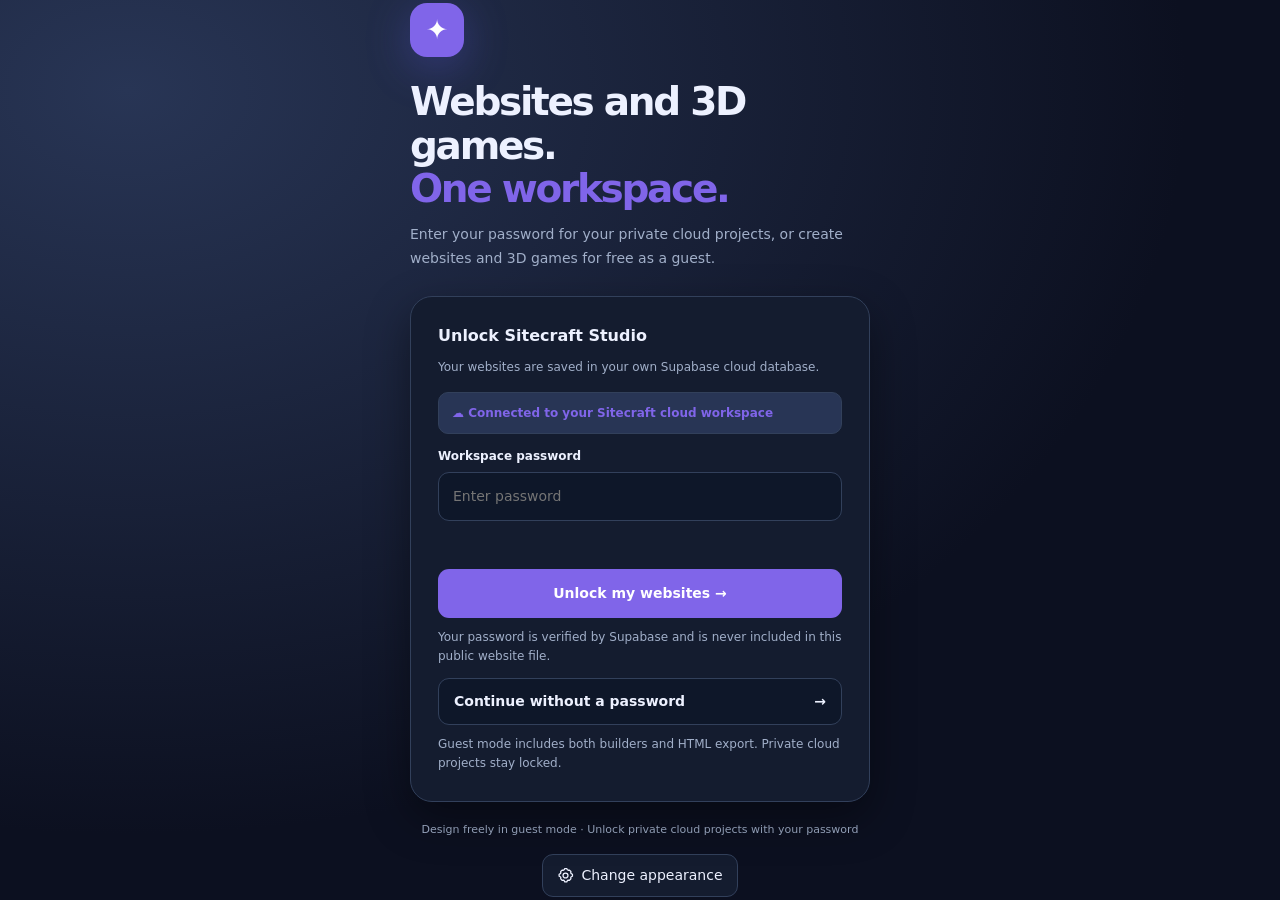
==== index.html @ 016923a9 "Rename index (1).html to index.html" ====
<!doctype html>
<html lang="en" data-sc-theme="midnight">
<head>
<meta charset="utf-8"><meta name="viewport" content="width=device-width,initial-scale=1">
<title>Sitecraft Studio — Customisable workspace</title>
<style>
:root{color-scheme:dark;--bg:#0b1020;--panel:#11182a;--panel2:#151e32;--border:#2b344b;--muted:#919db7;--text:#f4f5ff;--purple:#9d83ff;--mint:#69e6bf;--shadow:0 18px 55px #0008}*{box-sizing:border-box}html,body{margin:0;height:100%}body{font:13px/1.5 Inter,ui-sans-serif,system-ui,-apple-system,BlinkMacSystemFont,"Segoe UI",sans-serif;background:var(--bg);color:var(--text);overflow:hidden}button,input,textarea,select{font:inherit}button{color:inherit;cursor:pointer}button:disabled{opacity:.4;cursor:not-allowed}input,textarea,select{outline:0}button:focus-visible,input:focus-visible,textarea:focus-visible,select:focus-visible{outline:2px solid #b3a3ff;outline-offset:2px}button{transition:background .14s,border .14s}button svg{height:17px;width:17px;flex-shrink:0;stroke:currentColor;stroke-width:1.85;fill:none;stroke-linecap:round;stroke-linejoin:round}svg{pointer-events:none}.app{height:100vh;height:100dvh;display:grid;grid-template-columns:265px minmax(400px,1fr) 292px;grid-template-rows:65px minmax(0,1fr)}.top{grid-column:1/-1;background:#101627;border-bottom:1px solid #293149;display:flex;justify-content:space-between;align-items:center;padding:0 18px;gap:14px;z-index:5}.top-left,.top-right,.top-center{display:flex;align-items:center;gap:11px;min-width:0}.top-left{width:310px}.top-center{flex:1;justify-content:center}.top-right{justify-content:flex-end}.logo{height:35px;width:35px;flex-shrink:0;background:linear-gradient(145deg,#9c7cff,#4bdcce);display:grid;place-items:center;border-radius:11px;box-shadow:0 4px 22px #7763ed47}.logo svg{height:21px;width:21px}.brand{font-size:16px;font-weight:900;letter-spacing:-.65px;white-space:nowrap}.brand em{font-style:normal;color:#b4a6ff}.app-name{width:174px;background:transparent;color:#eeeefd;border:1px solid transparent;border-radius:8px;padding:7px 9px;font-size:12px;font-weight:700;text-overflow:ellipsis}.app-name:hover,.app-name:focus{background:#1a2338;border-color:#485678}.save-pill{display:flex;gap:6px;align-items:center;color:#85d4ae;font-size:11px;white-space:nowrap}.save-dot{height:7px;width:7px;border-radius:50%;background:#69d4a5}.btn{display:inline-flex;align-items:center;justify-content:center;gap:7px;background:#222c43;color:#e9edfe;border:1px solid #39445e;border-radius:10px;padding:9px 12px;white-space:nowrap;font-weight:700;font-size:12px}.btn:hover{background:#303c57;border-color:#697898}.btn.primary{background:linear-gradient(120deg,#8566fa,#ad7afd);border-color:#b19dff;box-shadow:0 5px 17px #745af444;color:white}.btn.primary:hover{filter:brightness(1.1)}.btn.plain{background:transparent;border-color:transparent;color:#aeb9d0}.btn.plain:hover{background:#242e44;color:#fff}.btn.sm{padding:7px 9px}.btn.sq{padding:0;width:34px;height:34px}.btn.active{background:#534585;color:#fff;border-color:#9381eb}.btn.danger{color:#ffb8c3}.tool-group{display:flex;gap:5px;border-right:1px solid #333b51;padding-right:10px}.editor-sidebar{display:flex;flex-direction:column;min-height:0;background:#12192b;border-right:1px solid var(--border)}.tab-row{display:flex;padding:13px 11px 0;gap:4px;border-bottom:1px solid var(--border)}.tab{flex:1;border:0;border-bottom:2px solid transparent;background:none;color:#8593b1;padding:11px 0;font-size:11px;font-weight:800}.tab:hover{color:#fff}.tab.active{border-color:#a78dff;color:#d4caff}.side-head{padding:22px 19px 13px}.eyebrow{font-size:10px;letter-spacing:1.7px;text-transform:uppercase;font-weight:850;color:#9ea6c6}.side-head h2,.inspector-head h2{font-size:21px;letter-spacing:-.8px;margin:5px 0}.desc{font-size:11px;color:#8e9bb4;line-height:1.6;margin:0}.side-scroll{overflow:auto;min-height:0;padding:0 14px 20px;flex:1}.side-scroll::-webkit-scrollbar,.property-scroll::-webkit-scrollbar,.workspace::-webkit-scrollbar{width:8px;height:8px}.side-scroll::-webkit-scrollbar-thumb,.property-scroll::-webkit-scrollbar-thumb,.workspace::-webkit-scrollbar-thumb{background:#47516b;border-radius:8px}.sidebar-section-heading{display:flex;align-items:center;justify-content:space-between;margin:13px 1px 10px;color:#8d9abb;font-size:10px;font-weight:850;letter-spacing:1.3px;text-transform:uppercase}.side-list{display:flex;flex-direction:column;gap:7px}.page-row{min-height:47px;border:1px solid #303c57;background:#1a2339;border-radius:10px;padding:6px 7px;display:flex;align-items:center;gap:7px}.page-row.active{border-color:#9e88ff;background:#49397466;box-shadow:inset 3px 0 #a58cfb}.page-pick{display:flex;align-items:center;gap:9px;flex:1;min-width:0;background:transparent;border:0;text-align:left;padding:3px}.page-ic{color:#b3a4ff;display:grid;place-items:center}.page-ic svg{height:16px;width:16px}.page-pick span:last-child{min-width:0}.page-pick strong{display:block;font-size:12px;overflow:hidden;text-overflow:ellipsis;white-space:nowrap}.page-pick small{font-size:10px;color:#9aa6c0;display:block;overflow:hidden;text-overflow:ellipsis;white-space:nowrap}.subtle-icon{height:27px;width:26px;padding:0;display:grid;place-items:center;background:transparent;border:0;border-radius:7px;color:#8e9cbb}.subtle-icon:hover{background:#394563;color:white}.subtle-icon svg{width:15px;height:15px}.mini-link{color:#bca9ff;background:none;border:0;padding:5px 3px;font-weight:750;font-size:11px}.mini-link:hover{color:white}.subbox{padding:14px;background:#1b2439;border:1px dashed #424e6d;border-radius:12px;color:#aeb7ce;font-size:11px;line-height:1.75;margin-top:18px}.subbox strong{color:white}.subbox svg{vertical-align:middle;color:#ad9cfb}.full{width:100%}.block-search{border:1px solid #313e5c;background:#0d1426;color:#fff;width:100%;border-radius:10px;padding:11px 12px;margin:4px 0 18px}.block-group{display:grid;grid-template-columns:repeat(2,minmax(0,1fr));gap:9px}.block-choice{background:#1d273d;border:1px solid #354160;color:#e5ebfb;border-radius:12px;min-height:93px;display:flex;flex-direction:column;align-items:flex-start;justify-content:center;gap:8px;text-align:left;padding:12px;cursor:grab}.block-choice:hover{border-color:#9b85ff;background:#31294d}.block-choice:active{cursor:grabbing}.block-choice .block-choice-icon{width:33px;height:33px;display:grid;place-items:center;color:#beaaff;background:#8c6dff25;border-radius:9px}.block-choice strong{font-size:11px}.block-choice small{color:#93a0bc;font-size:10px}.layer-row{width:100%;display:flex;align-items:center;gap:9px;background:#1d273a;border:1px solid #303c55;border-radius:9px;padding:10px 9px;text-align:left;font-size:11px;margin-bottom:7px}.layer-row.active{background:#47397770;border-color:#a58bff}.layer-row span{flex:1;overflow:hidden;white-space:nowrap;text-overflow:ellipsis}.layer-row svg{width:14px;height:14px;color:#b7a7ff}.layer-row small{font-size:9px;color:#8190b0}.workspace-shell{position:relative;display:flex;flex-direction:column;min-width:0;min-height:0;background:#0b1020}.canvas-bar{height:55px;display:flex;align-items:center;justify-content:space-between;padding:0 18px;gap:12px;background:#141c2d;border-bottom:1px solid #2c3650;flex:none}.canvas-breadcrumb{display:flex;gap:8px;align-items:center;font-size:12px;white-space:nowrap;overflow:hidden;text-overflow:ellipsis}.canvas-breadcrumb span{color:#8997b5}.canvas-breadcrumb strong{color:#eee8ff}.bar-actions{display:flex;align-items:center;gap:7px}.zoom-readout{color:#aab6d1;font-size:11px;width:40px;text-align:center}.workspace{flex:1;overflow:auto;padding:38px 35px 100px;background-image:radial-gradient(#3b455d78 .8px,transparent .9px);background-size:17px 17px;background-color:#0d1322;min-width:0;min-height:0}.artboard-holder{position:relative;margin:0 auto;transition:width .12s,height .12s}.artboard{width:1080px;transform-origin:top left;position:absolute;top:0;left:0;overflow:hidden;box-shadow:0 20px 90px #0009,0 0 0 1px #fff3;background:#fff;touch-action:pan-y}.artboard.show-grid:before{content:"";position:absolute;inset:0;z-index:0;pointer-events:none;background-image:linear-gradient(#7772 1px,transparent 1px),linear-gradient(90deg,#7772 1px,transparent 1px);background-size:20px 20px}.artboard-element{position:absolute;cursor:move;user-select:none;border:1px solid transparent;display:flex;overflow:visible;touch-action:none}.artboard-element .object-content{width:100%;height:100%;display:flex;align-items:center;min-width:0;min-height:0;overflow:hidden;pointer-events:none;white-space:pre-wrap;overflow-wrap:anywhere}.artboard-element .object-content>a,.artboard-element .object-content>div{pointer-events:none}.artboard-element img{height:100%;width:100%;object-fit:cover;pointer-events:none;user-select:none}.artboard-element:hover{outline:1px solid #aa96ffab;outline-offset:2px}.artboard-element.selected{outline:2px solid #876bff;outline-offset:1px;z-index:100!important}.artboard-element.editing .object-content{pointer-events:auto;cursor:text;user-select:text}.artboard-element.editing{cursor:text}.handle{position:absolute;width:12px;height:12px;background:white;border:2px solid #8167f3;border-radius:3px;z-index:15}.handle.br{bottom:-7px;right:-7px;cursor:nwse-resize}.handle.b{bottom:-7px;left:calc(50% - 6px);cursor:ns-resize}.handle.r{top:calc(50% - 6px);right:-7px;cursor:ew-resize}.object-label{position:absolute;left:0;bottom:calc(100% + 9px);font-size:11px;padding:5px 8px;border-radius:7px;background:#7258dd;color:#fff;white-space:nowrap;font-weight:800;box-shadow:0 4px 10px #0004}.empty-stage{position:absolute;top:185px;left:50%;transform:translateX(-50%);text-align:center;color:#667087;width:440px;max-width:85%;pointer-events:none}.empty-art-icon{width:60px;height:60px;display:grid;place-items:center;margin:0 auto 17px;background:#ece9ff;color:#8c72fc;border-radius:20px}.empty-art-icon svg{width:26px;height:26px}.empty-stage h3{font-size:24px;color:#333955;letter-spacing:-1px;margin:0 0 8px}.empty-stage p{font-size:13px;line-height:1.65}.floating-tools{position:absolute;left:50%;bottom:18px;transform:translateX(-50%);display:flex;align-items:center;gap:6px;background:#19233aee;border:1px solid #53617c;padding:7px;border-radius:13px;box-shadow:0 10px 36px #0008;white-space:nowrap;z-index:2;backdrop-filter:blur(12px)}.property-panel{background:#151c2f;border-left:1px solid var(--border);display:flex;flex-direction:column;min-height:0}.inspector-head{padding:22px 19px 17px;border-bottom:1px solid var(--border)}.property-scroll{overflow:auto;flex:1;padding:17px 17px 36px}.section-title{color:#a6b1cf;font-size:10px;letter-spacing:1.4px;font-weight:900;text-transform:uppercase;margin:21px 0 13px}.section-title:first-child{margin-top:0}.field{margin:0 0 15px}.field label{font-size:11px;font-weight:750;color:#c0c9df;display:block;margin:0 0 6px}.field input:not([type=checkbox]):not([type=color]):not([type=file]),.field select,.field textarea{background:#0e1628;color:#f5f7ff;border:1px solid #34415e;border-radius:9px;padding:10px 11px;width:100%;font-size:12px;min-width:0}.field textarea{min-height:85px;resize:vertical;line-height:1.6}.field select{appearance:auto}.field input[type=color]{width:44px;height:36px;background:#12192b;border:1px solid #3a4662;border-radius:8px;padding:3px;cursor:pointer}.field small{font-size:10px;color:#8896b3;display:block;margin-top:5px;line-height:1.5}.field-grid{display:grid;grid-template-columns:1fr 1fr;gap:9px}.field-grid .field{margin-bottom:12px}.color-field{display:flex;align-items:center;gap:9px}.color-field code{color:#c1c9e2;font-size:11px}.control-foot{display:flex;flex-wrap:wrap;gap:7px;border-top:1px solid #34405a;padding-top:18px;margin-top:15px}.control-foot .btn{flex:1}.no-selection{text-align:center;border:1px dashed #444e69;border-radius:14px;padding:35px 15px;margin-top:20px}.no-selection svg{width:32px;height:32px;color:#a58cf9;margin-bottom:14px}.no-selection strong{display:block;font-size:14px}.no-selection p{color:#9ca9c3;font-size:11px;line-height:1.65}.info-tip{font-size:11px;color:#9ba8be;line-height:1.7;background:#1d283f;border:1px solid #34435f;padding:12px;border-radius:11px;margin-top:16px}.info-tip b{color:#fff}.modal-backdrop{position:fixed;inset:0;background:#070a15d9;z-index:30;display:none;align-items:center;justify-content:center;padding:20px;backdrop-filter:blur(7px)}.modal-backdrop.show{display:flex}.modal{background:#151d31;border:1px solid #46516e;border-radius:20px;box-shadow:0 30px 110px #000c;width:min(920px,95vw);max-height:90vh;display:flex;flex-direction:column;overflow:hidden}.modal-head{display:flex;align-items:center;justify-content:space-between;gap:10px;padding:22px 24px;border-bottom:1px solid #333e58}.modal-head h2{margin:0;font-size:22px;letter-spacing:-.8px}.modal-inner{overflow:auto;padding:24px}.template-grid{display:grid;grid-template-columns:repeat(3,minmax(0,1fr));gap:16px}.template-tile{background:#1d273f;border:1px solid #3b4660;border-radius:13px;padding:10px;text-align:left;min-width:0}.template-tile:hover{border-color:#a38cff;background:#283451}.template-thumb{height:155px;border-radius:8px;position:relative;overflow:hidden;padding:19px 16px}.template-thumb .fakebar{width:70%;height:6px;border-radius:6px;background:currentColor;opacity:.35;margin-bottom:23px}.template-thumb .fakeheadline{height:13px;width:75%;border-radius:9px;background:currentColor;margin-bottom:10px}.template-thumb .fakeheadline.short{width:51%}.template-thumb .fakebtn{width:62px;height:18px;border-radius:5px;background:#9a7bfb;margin-top:19px}.template-thumb .fakeart{position:absolute;right:-27px;bottom:-40px;width:132px;height:132px;border-radius:38px;background:linear-gradient(35deg,#977effa8,#b5f9ffbb);transform:rotate(-23deg)}.template-tile strong{display:block;margin:11px 5px 2px;font-size:13px}.template-tile small{display:block;margin:0 5px 9px;color:#9da9c4}.modal-note{font-size:11px;color:#b1bed6;margin:0 0 16px;line-height:1.65}.preview-modal{width:min(1280px,97vw);height:min(900px,95vh)}.preview-body{background:#0d1322;flex:1;min-height:0;display:flex;justify-content:center;padding:17px;overflow:auto}.preview-body iframe{border:0;background:white;width:100%;height:100%;box-shadow:0 12px 40px #0008}.preview-body iframe.mobile{width:390px;max-width:100%;flex:none}.preview-body iframe.tablet{width:768px;max-width:100%;flex:none}.hidden{display:none!important}.toast{position:fixed;left:50%;bottom:82px;transform:translateX(-50%);background:#29384e;color:white;padding:11px 17px;border-radius:11px;border:1px solid #52647c;box-shadow:var(--shadow);z-index:60;display:none;max-width:90vw;text-align:center;font-size:12px}.toast.show{display:block}.mobile-toggle{display:none}
@media(max-width:1400px){.app{grid-template-columns:245px minmax(300px,1fr) 268px}.brand{font-size:14px}.top-left{width:270px}.app-name{width:132px}.top{padding:0 11px;gap:7px}.btn{padding:8px 9px}.workspace{padding:30px 23px 95px}}@media(max-width:1080px){.app{grid-template-columns:230px minmax(290px,1fr)}.property-panel{position:absolute;right:0;top:65px;bottom:0;z-index:7;width:min(292px,80vw);box-shadow:-14px 0 40px #0009}.property-panel:not(.open){display:none}.mobile-toggle{display:inline-flex}.top-center .tool-group{display:none}.top-left{width:auto}.top-right .save-pill{display:none}}@media(max-width:700px){.app{grid-template-columns:1fr;grid-template-rows:61px 1fr}.editor-sidebar{position:absolute;top:61px;bottom:0;left:0;width:min(260px,86vw);z-index:9;box-shadow:14px 0 50px #000a}.editor-sidebar:not(.open){display:none}.top-center{display:none}.top-left .app-name{width:125px}.top .btn.export-label{font-size:0;gap:0}.top .btn.export-label svg{height:18px;width:18px}.workspace{padding:24px 17px 90px}.canvas-bar{padding:0 10px}.floating-tools{bottom:14px}.top-right{gap:5px}.top{padding:0 9px}}
<!-- exported page styles generated separately -->

/* Rich widgets */
.widget-placeholder{width:100%;height:100%;display:grid;place-items:center;background:#eceffa;color:#676c84;border-radius:10px;font-size:16px;text-align:center}.widget-list{margin:0;width:100%;padding-left:1.5em;line-height:1.6}.widget-quote{width:100%;margin:0;font-size:1em;line-height:1.4}.widget-quote footer,.widget-quote small{display:block;font-size:.58em;opacity:.75;margin-top:15px}.widget-card{display:flex;flex-direction:column;justify-content:center;width:100%;height:100%;gap:12px}.widget-card .emoji{font-size:39px}.widget-card strong,.widget-card b{font-size:1em;line-height:1.2}.widget-card p{font-size:.65em;line-height:1.5;font-weight:400;margin:0}.widget-icon{display:grid;place-items:center;width:100%;height:100%}.widget-gallery{display:grid;grid-template-columns:repeat(3,minmax(0,1fr));gap:10px;width:100%;height:100%;overflow:hidden}.widget-gallery img{width:100%;height:100%;object-fit:cover;border-radius:9px}.widget-gallery a{display:block;min-width:0;min-height:0;overflow:hidden}.widget-gallery .widget-placeholder{grid-column:span 3}.widget-social{display:flex;align-items:center;gap:10px;flex-wrap:wrap;width:100%}.widget-social a,.widget-social span{background:#e9e7fb;color:#4336aa;padding:9px 13px;border-radius:9px;text-decoration:none;font-weight:700;font-size:14px}.widget-progress{width:100%;height:100%;border-radius:inherit;overflow:hidden;background:inherit}.widget-progress span{display:block;height:100%;border-radius:inherit}.widget-form{width:100%;height:100%;display:flex;flex-direction:column;justify-content:space-around;gap:10px;overflow:auto;font-size:14px;color:inherit}.widget-form label,.widget-form .widget-field,.widget-field{display:flex;flex-direction:column;gap:5px;min-width:0;font-size:14px;font-weight:600;color:inherit;width:100%}.widget-form label div,.widget-field input,.widget-field textarea,.widget-field select,.widget-form input,.widget-form textarea,.widget-form select{display:block;border:1px solid #dfe3ee;border-radius:8px;padding:11px;background:white;color:#212b42;width:100%;min-height:39px;font:inherit;font-weight:400}.widget-form textarea,.widget-field textarea{min-height:75px;resize:vertical}.widget-form button,.widget-form .fake-submit{font:inherit;border:0;background:#6554d9;color:white;font-weight:750;padding:12px;border-radius:8px;display:block;text-align:center;cursor:pointer}.widget-form-status{font-size:12px;line-height:1.4;color:#444d78}.widget-check,.widget-checkbox{display:flex;align-items:center;gap:12px;width:100%;height:100%;font-size:inherit}.widget-checkbox input{width:19px;height:19px}.widget-faq{width:100%;height:100%;overflow:auto}.widget-faq details,.widget-faq>div{padding:11px 13px;border-bottom:1px solid #e3e5ed;text-align:left}.widget-faq summary{cursor:pointer;list-style:revert;font-weight:700;font-size:16px}.widget-faq>div{display:flex;justify-content:space-between;font-size:16px;font-weight:700}.widget-faq p{font-size:14px;line-height:1.5;margin:14px 0}.widget-tabs{width:100%;height:100%;display:flex;flex-direction:column;gap:14px}.widget-tabs>div:first-child,.widget-tab-buttons{display:flex;gap:8px;border-bottom:1px solid #e7e7ef;flex-wrap:wrap}.widget-tabs b,.widget-tab-buttons button{padding:10px 14px;border:0;background:transparent;color:inherit;font-size:15px;cursor:pointer}.widget-tabs .on,.widget-tab-buttons [aria-selected=true]{border-bottom:3px solid #6958d8;color:#5846c4}.widget-tabs p,.widget-tab-panel{font-size:16px;line-height:1.6;margin:0;padding:4px}.widget-tab-panel[hidden]{display:none!important}.widget-table,.widget-table-scroller{width:100%;height:100%;border-collapse:collapse}.widget-table-scroller{overflow:auto}.widget-table th,.widget-table td{padding:13px;border:1px solid #e1e2ec;font-size:15px;text-align:left}.widget-table th{background:#eeecfa}.widget-stats{display:flex;align-items:center;justify-content:space-around;gap:10px;width:100%;height:100%}.widget-stats>div{text-align:center;display:flex;flex-direction:column;gap:4px}.widget-stats strong{font-size:36px}.widget-stats small{font-size:13px}.widget-pricing{display:flex;flex-direction:column;gap:10px;width:100%;height:100%;font-size:15px;overflow:auto}.widget-pricing>b,.widget-pricing>strong{font-size:24px}.widget-pricing .price{font-size:36px;font-weight:850}.widget-pricing p{font-size:14px;margin:0 0 3px}.widget-pricing span{font-size:14px}.widget-pricing em,.widget-pricing>a{margin-top:auto;padding:11px;text-align:center;color:white;background:#6a57d8;border-radius:9px;font-style:normal;text-decoration:none;font-weight:700}.widget-countdown{width:100%;height:100%;display:flex;align-items:center;justify-content:center;flex-direction:column;gap:3px}.widget-countdown small{font-size:14px}.widget-countdown strong{font-size:29px;letter-spacing:2px}.custom-html-frame,.site-item iframe:not(.site-video){width:100%;height:100%;border:0;border-radius:inherit}.site-item audio{width:100%}.widget-link{color:inherit;text-decoration:underline;text-underline-offset:4px}.site-item[data-kind="spacer"]{pointer-events:none}



.widget-product{height:100%;width:100%;display:flex;flex-direction:column;gap:9px;font-size:15px}.widget-product-image{height:49%;width:100%;display:grid;place-items:center;background:#e8eaf4;border-radius:12px;color:#7c8499;overflow:hidden}.widget-product-image img{object-fit:cover;width:100%;height:100%}.widget-product strong,.widget-product b{font-size:20px}.widget-product .product-price,.widget-product>strong{font-size:26px;font-weight:850}.widget-product p{font-size:14px;line-height:1.5;margin:0}.widget-product a,.widget-product>span{margin-top:auto;background:#6754d4;text-decoration:none;color:#fff;text-align:center;padding:12px;border-radius:10px;font-weight:700}.widget-search{display:flex;align-items:center;width:100%;height:100%;gap:10px;background:#f3f4fc;color:#7e879b;padding:8px 14px;border-radius:inherit}.widget-search input{flex:1;min-width:0;background:transparent;border:0;outline:0;color:#222a45;font:inherit}.widget-search button{background:#6c58db;border:0;color:#fff;padding:8px 13px;border-radius:8px;cursor:pointer;font-size:21px}.widget-search small{position:absolute;font-size:12px;top:100%;left:5px;color:#c04954}.widget-carousel{width:100%;height:100%;position:relative;overflow:hidden;display:grid;place-items:center;border-radius:inherit}.widget-carousel img{width:100%;height:100%;object-fit:cover}.widget-carousel .widget-slide{display:none}.widget-carousel .widget-slide.active{display:block}.widget-carousel button,.widget-carousel>span{position:absolute;top:50%;transform:translateY(-50%);background:#16172e99;border:0;border-radius:50%;width:41px;height:41px;font-size:27px;display:grid;place-items:center;color:#fff;cursor:pointer}.widget-carousel-prev{left:13px}.widget-carousel-next{right:13px}.widget-popup{display:flex;width:100%;height:100%}.widget-popup-trigger,.widget-popup-preview{width:100%;height:100%;border:0;background:transparent;color:inherit;font:inherit;display:grid;place-items:center;cursor:pointer}.widget-popup dialog{width:min(490px,90vw);max-height:75vh;overflow:auto;padding:36px;background:#fff;color:#222b44;border:1px solid #e1e2ed;border-radius:19px;box-shadow:0 25px 90px #0005}.widget-popup dialog::backdrop{background:#14172899}.widget-popup dialog h2{font-size:26px;margin:0 25px 18px 0}.widget-popup dialog p{font-size:17px;line-height:1.55;white-space:pre-wrap}.widget-popup-close{position:absolute;top:13px;right:15px;background:#f1eff8;border:0;border-radius:50%;width:34px;height:34px;cursor:pointer;font-size:22px}.widget-popup dialog:not([open]){display:none}
@media(max-width:700px){.site-item[data-kind="carousel"]{height:255px!important}.site-item[data-kind="product"]{min-height:485px!important}.site-item[data-kind="popup"]{height:55px!important}.site-item[data-kind="search"]{height:62px!important}}

/* Sitecraft Studio 3 – calmer, beginner-first visual language */
:root{color-scheme:light;--bg:#eff2f9;--panel:#fff;--panel2:#f8f9fe;--border:#e2e6f1;--muted:#6b7590;--text:#1b2341;--purple:#735bdd;--mint:#15b88a;--shadow:0 16px 45px #24254c18}
body{background:#eef1f8;color:#19223a;font-size:13px}.app{grid-template-columns:282px minmax(375px,1fr) 308px;grid-template-rows:68px minmax(0,1fr)}
.top{background:#fff;border-bottom:1px solid #e3e6ef;color:#1c2440;box-shadow:0 3px 15px #252a4910}.logo{background:linear-gradient(135deg,#6954e6,#aa8cff);box-shadow:0 6px 18px #725de42f}.brand{font-size:17px;letter-spacing:-.8px}.brand em{color:#6e55df}.app-name{color:#4e5671;background:#f5f6fb;border:1px solid #e8eaf4;padding:8px 9px;font-size:12px}.app-name:hover,.app-name:focus{background:#fff;border-color:#a69ae8}.save-pill{color:#3e876e}.save-dot{background:#18bd8e}.btn{background:#fff;color:#3d4967;border:1px solid #e1e4ef;border-radius:10px;padding:9px 12px;box-shadow:0 1px 2px #15213d08;font-weight:750}.btn:hover{background:#f3f2ff;border-color:#c1b7ff}.btn.plain{background:transparent;border-color:transparent;box-shadow:none}.btn.plain:hover{background:#f0effb;color:#5a4bc3}.btn.primary{background:#6d57df;border-color:#6d57df;color:#fff;box-shadow:0 5px 17px #6d57df2a}.btn.primary:hover{background:#5a43d8}.btn.danger{color:#c74659;border-color:#f2dbe1}.btn:disabled{opacity:.45}.add-top{background:#f2efff;border-color:#ded8ff;color:#6650d2}.top-right{gap:9px}.top-left{width:375px;gap:10px}.top-center{min-width:110px}.tool-group{border:1px solid #e8e9f2;border-radius:9px}.editor-sidebar{background:#fff;border-right:1px solid #e4e7f1;box-shadow:1px 0 7px #d6dbe513}.persistent-pages{padding:18px 15px 14px;background:#fff;border-bottom:1px solid #e7e9f2}.persistent-title{display:flex;align-items:center;justify-content:space-between;font-size:10px;font-weight:850;letter-spacing:1.5px;color:#737f98;padding:0 3px 11px}.persistent-title button{background:#edeaff;border:1px solid #ded8ff;color:#6d55d8;border-radius:8px;padding:5px 9px;font-size:11px;font-weight:800}.persistent-title button:hover{background:#e5deff}.page-rail{max-height:153px;overflow-y:auto;display:flex;flex-direction:column;gap:4px}.rail-page{width:100%;min-height:42px;display:flex;gap:10px;align-items:center;text-align:left;background:transparent;border:1px solid transparent;border-radius:9px;padding:6px 9px;color:#47536d}.rail-page:hover{background:#f7f7fd}.rail-page.active{background:#f0edff;color:#5141c1;border-color:#e3ddff}.rail-page-icon{width:29px;height:29px;border-radius:8px;background:#f1f2fa;color:#69718f;display:grid;place-items:center;flex-shrink:0;font-size:19px}.rail-page.active .rail-page-icon{background:#ded8ff;color:#5843d1}.rail-page-icon svg{width:16px;height:16px;stroke:currentColor;stroke-width:1.9;fill:none}.rail-page-copy{min-width:0;flex:1;display:flex;flex-direction:column}.rail-page-copy strong{font-size:12px;white-space:nowrap;overflow:hidden;text-overflow:ellipsis}.rail-page-copy small{font-size:10px;color:#929bb0}.rail-chevron{font-size:19px;color:#9ca7ba}.tab-row{background:#fff;padding:12px 14px 0;gap:7px;border-bottom:1px solid #e7e9f3}.tab{color:#8b96af;font-size:12px;padding:10px 0;border-bottom:2px solid transparent}.tab.active{color:#6551d8;border-color:#7058e4}.tab:hover{color:#594ac0}.side-head{padding:16px 18px 12px}.eyebrow{color:#9ca1b5;font-weight:850;letter-spacing:1.4px}.side-head h2,.inspector-head h2{color:#212941;margin:3px 0 4px;font-size:21px;letter-spacing:-.8px}.desc{color:#7d87a0;font-size:11px}.side-scroll{padding:0 14px 28px}.block-search{background:#f8f9fc;color:#222a47;border:1px solid #dfe3ee;border-radius:10px;margin:2px 0 16px;padding:12px}.block-search:focus{outline:2px solid #a799ff}.palette-section{margin:0 0 23px}.palette-title{font-size:10px;text-transform:uppercase;color:#919ab0;letter-spacing:1.25px;font-weight:850;margin:4px 2px 11px}.block-group{display:grid;grid-template-columns:repeat(2,minmax(0,1fr));gap:9px}.block-choice{background:#fff;color:#303954;border:1px solid #e5e7f0;border-radius:12px;min-height:83px;display:flex;flex-direction:column;align-items:flex-start;justify-content:flex-start;gap:6px;padding:11px;box-shadow:0 2px 6px #21254c06}.block-choice:hover{background:#f7f5ff;border-color:#b5a7f5;transform:translateY(-1px)}.block-choice .block-choice-icon{background:#f0edff;color:#735ade;border-radius:9px;width:31px;height:31px}.block-choice strong{font-size:11px}.block-choice small{color:#8b94aa;line-height:1.35;font-size:10px}.preset-list{display:flex;flex-direction:column;gap:6px}.preset-choice{display:grid;grid-template-columns:25px 1fr;grid-template-rows:auto auto;column-gap:10px;text-align:left;padding:10px;border:1px solid #dedff0;background:#fbfaff;border-radius:10px;color:#313c59}.preset-choice:hover{border-color:#a89af1;background:#f3efff}.preset-choice>span{grid-row:span 2;background:#ebe4ff;border-radius:8px;display:grid;place-items:center;color:#6950d2}.preset-choice strong{font-size:11px}.preset-choice small{font-size:10px;color:#8790a5}.sidebar-section-heading,.section-title{color:#79839a}.page-row,.layer-row{background:#fff;border:1px solid #e6e9f2;color:#273453}.page-row.active,.layer-row.active{background:#f1eeff;border-color:#bdb0ff}.page-pick,.page-pick strong{color:#29334f}.page-pick small{color:#929bb0}.page-ic{background:#eeecfa;color:#7564d8}.subbox,.info-tip{background:#f7f7ff;border:1px solid #e3e0f9;border-radius:12px;color:#69748e;line-height:1.6}.subbox strong,.info-tip b{color:#5952aa}.no-selection{color:#65708b}.workspace-shell{background:#edf1f8}.canvas-bar{background:#fff;border-bottom:1px solid #e2e6ef;color:#728099}.canvas-breadcrumb strong{color:#2c3652}.workspace{background:radial-gradient(circle at 45% 30%,#f7f8ff,#eaedf6 75%)}.artboard{box-shadow:0 16px 55px #2831512b,0 0 0 1px #d7dce9}.artboard.show-grid:before{background-image:linear-gradient(#aeb5c321 1px,transparent 1px),linear-gradient(90deg,#aeb5c321 1px,transparent 1px)}.artboard-element.selected{outline:2px solid #765fe9;outline-offset:0}.object-label{background:#7159df}.floating-tools{background:#fff;box-shadow:0 11px 32px #27305330;border:1px solid #dee1ee;color:#3c4563;bottom:16px;padding:7px 9px}.floating-tools .btn{border:0;background:#f5f5fb}.floating-tools .btn.primary{background:#6d55dd;color:#fff}.floating-tools .btn.plain{background:transparent}.floating-label{padding:0 8px;font-size:10px;color:#9ca5b7;font-weight:800;letter-spacing:.2px}.property-panel{background:#fff;border-left:1px solid #e3e7f0}.inspector-head{padding:19px 18px 17px;border-bottom:1px solid #e6e9f2}.property-scroll{padding:17px 18px 32px}.field label{color:#4f5a75;font-size:11px;font-weight:750}.field input:not([type=checkbox]):not([type=color]):not([type=file]),.field textarea,.field select{background:#fff;color:#24304b;border:1px solid #dfe3ee;border-radius:9px;padding:10px 11px;box-shadow:0 1px 2px #17214108}.field input:focus,.field textarea:focus,.field select:focus{border-color:#9e8bef;outline:1px solid #a998fb}.field small{color:#8c96ab}.field input[type=color]{background:#fff;border-color:#dfe4ee}.color-field{background:#f8f9fc;border-color:#e6e8f1}.color-field code{color:#6b7690}.transparent-toggle{display:flex!important;gap:7px;align-items:center;margin-top:9px!important;font-size:11px!important;font-weight:500!important}.transparent-toggle input{accent-color:#6d57df}.modal-backdrop{background:#11172d9c}.modal{background:#fff;color:#232d48;border:1px solid #e4e7f0;box-shadow:0 25px 90px #10193445}.modal-head{border-color:#e6e9f2}.modal-head h2{color:#202943}.template-tile{color:#283252}.toast{background:#27304c;color:#fff}
@media(max-width:1400px){.app{grid-template-columns:260px minmax(330px,1fr) 280px}.top-left{width:330px}}@media(max-width:1100px){.app{grid-template-columns:245px minmax(290px,1fr)}.property-panel{top:68px;width:min(306px,85vw);box-shadow:-14px 0 35px #2126432a}.top-left{width:auto}}@media(max-width:700px){.app{grid-template-columns:1fr;grid-template-rows:61px minmax(0,1fr)}.editor-sidebar{top:61px;width:min(290px,86vw);box-shadow:12px 0 30px #21264338}.top .add-top{font-size:0;gap:0}.top .add-top:before{content:'+';font-size:20px}.top-left .brand{display:none}.floating-label{display:none}.floating-tools .btn{padding:9px 10px}.floating-tools{gap:1px}.top-right{gap:4px}.top-right .btn{padding:9px 8px}.property-panel{top:61px}}


/* ─── Sitecraft Cloud library + login ─── */
.cloud-gate,.cloud-library{position:fixed;inset:0;z-index:90;overflow:auto;font:14px/1.5 Inter,ui-sans-serif,system-ui,-apple-system,"Segoe UI",sans-serif}
.cloud-gate{background:radial-gradient(ellipse 60% 60% at 15% 5%,#4b36af80,transparent),radial-gradient(ellipse 50% 50% at 95% 90%,#19879a55,transparent),#11162c;display:flex;align-items:center;justify-content:center;padding:30px 18px;color:#edf0ff}
.cloud-gate.hidden{display:none}.cloud-gate-inner{width:min(460px,100%)}
.cloud-gate-logo{height:54px;width:54px;border-radius:17px;display:grid;place-items:center;background:linear-gradient(145deg,#8b70ff,#44d6c8);color:white;font-size:27px;font-weight:900;box-shadow:0 10px 45px #6964fd4f;margin-bottom:23px}
.cloud-gate h1{font-size:39px;letter-spacing:-2.3px;line-height:1.12;font-weight:850;margin:0 0 12px}
.cloud-gate h1 span{color:#aa9bff}.cloud-gate .gate-sub{color:#b1b9d1;font-size:14px;line-height:1.7;margin:0 0 25px}
.cloud-auth-card{border:1px solid #394467;padding:27px;border-radius:22px;background:linear-gradient(160deg,#ffffff11,#ffffff07);box-shadow:0 22px 80px #0507165e;backdrop-filter:blur(20px)}
.cloud-auth-card label{display:block;font-weight:750;font-size:12px;color:#dae0fb;margin:13px 0 7px}
.cloud-auth-card input{width:100%;border:1px solid #515e80;background:#0d162e;color:#fff;border-radius:11px;padding:13px 14px;font-size:14px}
.cloud-auth-card input:focus{border-color:#aa9aff;outline:2px solid #735ae950}
.cloud-auth-card button[type=submit]{width:100%;margin-top:21px;background:linear-gradient(120deg,#7759ec,#aa83ff);border:0;border-radius:11px;padding:14px;color:#fff;font-weight:850;font-size:14px;cursor:pointer}
.cloud-auth-card button:disabled{opacity:.6}.cloud-auth-card .gate-error{color:#ffb4bf;font-size:12px;min-height:18px;margin-top:9px}
.cloud-auth-card p{color:#91a1c1;font-size:12px;line-height:1.6;margin:10px 0 0}.cloud-gate-foot{text-align:center;color:#93a1c3;font-size:11px;margin:20px 0 0}
.cloud-gate-foot a,.cloud-auth-card a{color:#ad9cff;text-decoration:none}
body:not(.unlocked) .app{visibility:hidden}
.cloud-library{display:none;background:#f5f7fc;z-index:80;color:#24304b;padding:0}
.cloud-library.show{display:block}.cloud-library button{cursor:pointer}
.cloud-lib-header{height:77px;background:#fff;border-bottom:1px solid #e6e9f3;display:flex;align-items:center;justify-content:space-between;padding:0 max(24px,calc((100vw - 1190px)/2));gap:16px}
.cloud-lib-brand{display:flex;gap:12px;align-items:center;font-size:17px;font-weight:850;letter-spacing:-.6px}
.cloud-lib-brand-mark{height:38px;width:38px;border-radius:12px;background:linear-gradient(145deg,#805feb,#43c7c0);color:white;display:grid;place-items:center;font-size:23px}
.cloud-lib-header-right{display:flex;align-items:center;gap:10px}.cloud-lib-btn{border:1px solid #dce2ee;border-radius:10px;background:#fff;color:#34405f;padding:10px 14px;font-weight:750;font-size:12px}
.cloud-lib-btn.primary{background:#735adf;color:white;border-color:#735adf}.cloud-lib-btn:hover{filter:brightness(.97)}
.cloud-lib-main{max-width:1190px;padding:45px 25px 90px;margin:auto}
.cloud-lib-greeting{font-size:11px;font-weight:850;letter-spacing:1.5px;color:#8171d2;text-transform:uppercase}
.cloud-lib-title{font-size:38px;line-height:1.08;letter-spacing:-1.9px;margin:8px 0 9px;font-weight:850}.cloud-lib-sub{font-size:14px;color:#7e8ba1;margin:0}
.cloud-lib-banner{margin:30px 0 33px;padding:21px 24px;background:linear-gradient(115deg,#2f2869,#6e55c6);color:white;display:flex;align-items:center;justify-content:space-between;gap:20px;border-radius:18px}
.cloud-lib-banner strong{font-size:17px;display:block}.cloud-lib-banner small{font-size:12px;display:block;opacity:.78;margin-top:3px}
.cloud-lib-banner button{padding:11px 16px;background:#fff;border:0;border-radius:9px;color:#4936a1;font-weight:850;white-space:nowrap}
.cloud-lib-row{display:flex;justify-content:space-between;align-items:center;gap:15px;margin:0 0 17px}.cloud-lib-row h2{font-size:18px;margin:0}
.cloud-lib-search{border:1px solid #dfe4f0;background:#fff;border-radius:10px;padding:12px 15px;width:min(300px,50vw);color:#222b45}
.cloud-project-grid{display:grid;grid-template-columns:repeat(3,minmax(0,1fr));gap:20px}
.cloud-project-card{border:1px solid #e1e5f0;background:#fff;border-radius:16px;overflow:hidden;box-shadow:0 7px 28px #222c4e0a;transition:box-shadow .15s,transform .15s}
.cloud-project-card:hover{transform:translateY(-2px);box-shadow:0 16px 40px #29356118}
.cloud-card-preview{height:145px;position:relative;background:linear-gradient(125deg,#dcd7fb,#f0efff 52%,#d5f9f3);display:flex;align-items:center;justify-content:center;overflow:hidden}
.cloud-faux-window{width:75%;height:74%;border:4px solid #fff;border-radius:8px;background:#ffffffcc;box-shadow:0 6px 30px #554d962e;padding:12px}.cloud-faux-window i{display:inline-block;width:6px;height:6px;border-radius:50%;background:#af9ff3;margin:0 2px}
.cloud-faux-window div{width:59%;height:11px;background:#cbc5f5;border-radius:4px;margin:15px 0 8px}.cloud-faux-window b{display:block;width:75%;height:6px;border-radius:4px;background:#e6e5f5}.cloud-faux-window em{display:block;background:#9275e9;width:45px;height:14px;border-radius:4px;margin-top:11px}
.cloud-card-icon{position:absolute;bottom:12px;right:15px;color:#6d5ad1;font-size:30px}
.cloud-card-info{padding:18px 19px 12px}.cloud-card-info h3{font-size:16px;margin:0 0 4px;white-space:nowrap;overflow:hidden;text-overflow:ellipsis}.cloud-card-info p{font-size:11px;color:#8793a9;margin:0}
.cloud-card-buttons{display:flex;gap:6px;padding:0 15px 15px;align-items:center}
.cloud-open-btn{background:#eeeafa;color:#6046c9;border:0;border-radius:9px;padding:11px 13px;font-weight:850;font-size:12px;flex:1;display:flex;justify-content:space-between}
.cloud-mini-btn{background:#f7f8fc;border:1px solid #e8ebf3;border-radius:9px;color:#5b6280;width:38px;height:36px;font-size:18px}
.cloud-mini-btn.danger{color:#c85e75}.cloud-mini-btn:hover{background:#eeeefa}
.cloud-empty{grid-column:1/-1;text-align:center;border:2px dashed #dfe3f2;border-radius:19px;padding:75px 15px;background:#ffffff9c}
.cloud-empty>div{display:grid;place-items:center;font-size:31px;background:#eeeafb;border-radius:16px;color:#745ddc;width:60px;height:60px;margin:0 auto 17px}
.cloud-empty h3{font-size:21px;letter-spacing:-.5px;margin:0}.cloud-empty p{color:#8995a9;max-width:450px;margin:8px auto 19px}
.cloud-lib-footer{border-top:1px solid #e3e7f1;margin-top:34px;padding-top:20px;display:flex;gap:12px;align-items:center;flex-wrap:wrap}.cloud-lib-footer span{font-size:12px;color:#8b96ab}
#myWebsitesBtn{border:1px solid #dfe4ef;background:#f6f7fb;color:#5749a0;border-radius:10px;padding:8px 10px;font-weight:800;font-size:11px;white-space:nowrap}
#saveCloudBtn,#cloudCopyBtn{border:1px solid #dee2ee;background:#f9faff;color:#6653c2;border-radius:9px;padding:7px 10px;font-size:11px;font-weight:750;white-space:nowrap}
#saveCloudBtn:hover,#cloudCopyBtn:hover,#myWebsitesBtn:hover{background:#eae7ff}
@media(max-width:1100px){#cloudCopyBtn{display:none}.cloud-project-grid{grid-template-columns:repeat(2,minmax(0,1fr))}.cloud-lib-main{padding-top:30px}}
@media(max-width:740px){.cloud-project-grid{grid-template-columns:1fr}.cloud-lib-main{padding:27px 17px 80px}.cloud-lib-title{font-size:30px}.cloud-lib-banner{flex-direction:column;align-items:flex-start;padding:20px}.cloud-lib-header{padding:0 16px}.cloud-lib-brand{font-size:13px}.cloud-lib-header-right .cloud-lib-btn:first-child{display:none}.cloud-lib-banner button{width:100%}.cloud-lib-row{flex-direction:column;align-items:stretch}.cloud-lib-search{width:100%}.cloud-gate h1{font-size:32px}#myWebsitesBtn{font-size:0;padding:6px 8px}#myWebsitesBtn:after{content:'☷';font-size:19px}#saveCloudBtn{display:none}}



/* Sitecraft extra components */
.sc-featuregrid,.sc-team,.sc-steps,.sc-logos{width:100%;height:100%;display:grid;grid-auto-flow:column;grid-auto-columns:minmax(0,1fr);gap:15px;align-items:stretch}.sc-featuregrid article,.sc-team article,.sc-steps article{background:#ffffffc2;border:1px solid #dcddeb;border-radius:15px;padding:16px;display:flex;flex-direction:column;align-items:flex-start;justify-content:center;gap:9px;min-width:0;overflow:hidden}.sc-featuregrid article>span{font-size:35px}.sc-featuregrid b,.sc-team b,.sc-steps b{font-size:21px;line-height:1.2}.sc-featuregrid small,.sc-team small,.sc-steps small{font-size:14px;font-weight:400;line-height:1.4;opacity:.8}.sc-team article{align-items:center;text-align:center}.sc-avatar{height:105px;width:105px;border-radius:50%;background:#e7e2fb;display:grid;place-items:center;font-size:54px;overflow:hidden}.sc-avatar img{width:100%;height:100%;object-fit:cover}.sc-timeline{height:100%;width:100%;display:flex;flex-direction:column;justify-content:space-around;overflow:auto}.sc-timeline article{display:flex;align-items:stretch;gap:18px;border-left:4px solid #896cf0;padding:3px 8px 13px 21px;min-height:55px}.sc-timeline article>b{font-size:18px;width:85px;flex-shrink:0;color:#6b55c4}.sc-timeline article>div{display:flex;flex-direction:column;gap:3px}.sc-timeline strong{font-size:17px}.sc-timeline small{font-size:14px;line-height:1.35}.sc-steps article>span{font-size:22px;font-weight:850;color:#fff;background:#7159dd;border-radius:50%;width:48px;height:48px;display:grid;place-items:center}.sc-logos{display:flex;flex-wrap:wrap;align-items:center;justify-content:space-evenly;gap:22px}.sc-logos b{color:#48506b;font-size:22px;letter-spacing:.3px}.sc-notice{width:100%;line-height:1.4}.sc-flip{display:flex;align-items:center;justify-content:center;flex-direction:column;gap:15px;width:100%;height:100%;text-align:center;cursor:pointer}.sc-flip small{font-size:13px;opacity:.7}.sc-flip-action{appearance:none;border:0;background:transparent;color:inherit;width:100%;height:100%;cursor:pointer;font:inherit;padding:10px}.sc-compare{position:relative;width:100%;height:100%;overflow:hidden;background:#dfe4f1;--split:50%;border-radius:inherit}.sc-compare img{position:absolute;inset:0;width:100%;height:100%;object-fit:cover}.sc-compare img.sc-after{clip-path:inset(0 calc(100% - var(--split)) 0 0)}.sc-compare-left,.sc-compare-right{position:absolute;bottom:20px;background:#151a2dca;color:#fff;padding:7px 10px;font:700 13px system-ui;border-radius:8px}.sc-compare-left{left:16px}.sc-compare-right{right:16px}.sc-compare-line{position:absolute;left:var(--split);top:0;bottom:0;width:3px;background:#fff;box-shadow:0 0 5px #000a;pointer-events:none}.sc-compare input[type=range]{position:absolute;inset:0;width:100%;height:100%;opacity:.01;cursor:ew-resize;margin:0}.sc-media-empty{height:100%;display:grid;place-items:center;color:#535b77;font-size:18px;text-align:center}.sc-rating{width:100%;display:flex;flex-direction:column;gap:4px;align-items:center;justify-content:center}.sc-rating>b{font-size:18px}.sc-rating>div{font-size:36px;letter-spacing:5px;color:#ecae20}.sc-rating button{border:0;background:none;color:#d1d3dc;padding:1px 3px;font-size:34px;cursor:pointer}.sc-rating button.on{color:#f3b335}.sc-rating small{font-size:12px}.sc-quiz{height:100%;width:100%;display:flex;flex-direction:column;justify-content:center;gap:10px}.sc-quiz>b{font-size:20px;margin-bottom:7px}.sc-choice,.sc-quiz button{display:block;width:100%;border:1px solid #d2d2eb;background:#ffffffb8;border-radius:10px;padding:10px 14px;text-align:left;font-size:15px;color:#292b49}.sc-quiz button{cursor:pointer}.sc-quiz button.correct{border-color:#26956c;background:#d7f8e7}.sc-quiz button.wrong{border-color:#df715f;background:#ffe2de}.sc-quiz output{font-size:14px;line-height:1.4}.sc-calculator{display:flex;flex-direction:column;justify-content:center;align-items:flex-start;gap:13px;width:100%;height:100%}.sc-calculator b{font-size:22px}.sc-calculator small{font-size:15px}.sc-calculator strong{font-size:39px;color:#6851d3}.sc-calculator input{max-width:150px;border:1px solid #c9cbe0;border-radius:10px;padding:10px;font-size:18px}.sc-code{display:flex;flex-direction:column;gap:8px;width:100%;height:100%;overflow:auto}.sc-code pre{white-space:pre-wrap;overflow-wrap:anywhere;margin:0;font:inherit;flex:1}.sc-code button,.sc-code>span{border:1px solid #5f6a8b;background:#313955;color:#fff;border-radius:8px;align-self:flex-end;padding:8px 13px;cursor:pointer;font-size:14px}.sc-barchart{display:flex;flex-direction:column;justify-content:space-evenly;gap:8px;width:100%;height:100%}.sc-barchart>div{display:grid;grid-template-columns:90px minmax(0,1fr) 46px;align-items:center;gap:10px}.sc-barchart small{font-size:14px}.sc-barchart i{height:22px;border-radius:10px;background:#dfe0ef;overflow:hidden}.sc-barchart em{display:block;height:100%;border-radius:10px}.sc-barchart b{font-size:15px;text-align:right}.sc-cookie{width:100%;height:100%;display:flex;align-items:center;justify-content:space-between;gap:16px}.sc-cookie span{font-size:17px;flex:1}.sc-cookie b,.sc-cookie button{background:#6755cf;color:#fff;border-radius:9px;padding:11px 16px;font:700 14px system-ui;border:0;white-space:nowrap;cursor:pointer}.sc-cookie-placeholder{border:1px dashed #aaaacb;border-radius:10px;padding:12px}.site-item[data-kind=download] .site-button{font-weight:750}.site-item[hidden]{display:none!important}
@media(max-width:700px){.sc-featuregrid,.sc-team,.sc-steps{display:flex;flex-direction:column;height:auto}.sc-team article{min-height:200px}.sc-featuregrid article,.sc-steps article{min-height:150px}.sc-timeline{max-height:none;overflow:visible}.sc-compare{min-height:260px}.sc-cookie{flex-wrap:wrap;gap:8px}.sc-cookie span{width:100%;flex:unset}.site-item[data-kind="featuregrid"],.site-item[data-kind="team"],.site-item[data-kind="steps"]{height:auto!important;min-height:0!important}.site-item[data-kind="beforeafter"]{height:275px!important}.site-item[data-kind="quiz"],.site-item[data-kind="calculator"],.site-item[data-kind="timeline"]{min-height:260px!important}.site-item[data-kind="barchart"]{min-height:240px!important}}


/* Sitecraft Studio 5.0 elements, styles and guest-mode interface */
.sc-fixed-cloud{padding:11px 13px;border:1px solid #426b65;background:#1a46484a;border-radius:10px;color:#8df3c9;font-size:12px;font-weight:800;margin:15px 0 8px}
.sc-guest-start{width:100%;margin-top:12px;background:#283253;border:1px solid #566080;border-radius:11px;color:#f7f7ff;padding:12px 15px;font-weight:800;display:flex;justify-content:space-between;align-items:center}
.sc-guest-start:hover{background:#38456f}
.sc-variant-choice .sc-preset-color{height:30px;width:33px;border-radius:9px;border:1px solid;display:grid;place-items:center}
.sc-variant-choice .sc-preset-color svg{height:16px;width:16px}.sc-guest #myWebsitesBtn{background:#fff7e8;border-color:#e9d8ad;color:#79552e}
.site-item[data-hover=lift]:hover{translate:0 -4px;transition:translate .2s,box-shadow .2s}.site-item[data-hover=grow]:hover{scale:1.035;transition:scale .2s}.site-item[data-hover=glow]:hover{filter:drop-shadow(0 5px 18px #8c6bff88);transition:filter .2s}
.sc-tool,.sc-listcheck,.sc-toggle{width:100%;height:100%;padding:12px;display:flex;flex-direction:column;justify-content:center;gap:10px;overflow:auto}
.sc-tool h3,.sc-listcheck h3{margin:0;font-size:1.15em}.sc-tool strong{font-size:1.75em;overflow-wrap:anywhere}.sc-tool small,.sc-tool output,.sc-toggle p{font-size:.76em;opacity:.8}.sc-tool input,.sc-tool textarea,.sc-tool select{width:100%;border:1px solid #c9cee3;border-radius:9px;padding:9px;background:#ffffff;color:#26304c;font:inherit;min-width:0}.sc-tool textarea{min-height:80px;resize:vertical}
.sc-tool button,.sc-buttonrow a,.sc-toggle summary{border:1px solid #d6d8e5;border-radius:9px;padding:10px 13px;background:#fff;color:#343456;font:inherit;cursor:pointer}.sc-tool button:hover{background:#ece8ff}.sc-tool button.sc-picked{background:#d4fae8;border-color:#15a77c}.sc-tool-actions{display:flex;flex-wrap:wrap;gap:10px;justify-content:center}.sc-tool-actions button{min-width:60px}.sc-tool label{font-size:.8em;display:flex;flex-direction:column;gap:5px}.sc-tool progress{width:100%;accent-color:#7460df}
.sc-listcheck label{display:flex;align-items:center;gap:10px;font-size:.85em;padding:7px 2px}.sc-listcheck input{width:20px;height:20px;accent-color:#7057e8;flex-shrink:0}.sc-listcheck label:has(input:checked){text-decoration:line-through;opacity:.55}.sc-opt,.sc-filter-item{background:#ffffffa8;padding:8px 12px;border-radius:9px;border:1px solid #dbdcef;font-size:.78em}
.sc-toggle summary{font-weight:750}.sc-toggle p{line-height:1.6}.sc-ring{width:100%;height:100%;display:flex;flex-direction:column;justify-content:center;align-items:center;position:relative;gap:2px}.sc-ring:before{position:absolute;content:'';width:min(83%,210px);aspect-ratio:1;border-radius:50%;background:conic-gradient(var(--ring,#7057db) var(--percent,70%),#c8c8dd 0);-webkit-mask:radial-gradient(farthest-side,transparent 72%,#000 74%);mask:radial-gradient(farthest-side,transparent 72%,#000 74%)}.sc-ring strong{font-size:2.6em;z-index:1}.sc-ring small{font-size:.7em;z-index:1}
.sc-agenda,.sc-menu,.sc-skillbars,.sc-status{width:100%;height:100%;display:flex;flex-direction:column;justify-content:space-around;gap:10px;overflow:auto}.sc-agenda>div{display:flex;gap:18px;align-items:center;border-bottom:1px solid #c6c6d85e;padding:8px}.sc-agenda>div>b{font-size:.85em;min-width:76px}.sc-agenda span{display:flex;flex-direction:column}.sc-agenda small,.sc-menu small{font-size:.75em;opacity:.75}.sc-crumbs{display:flex;gap:9px;align-items:center;flex-wrap:wrap;font-size:.85em}.sc-crumbs a{color:inherit;text-decoration:none}.sc-crumbs a:hover{text-decoration:underline}
.sc-ticker{width:100%;height:100%;overflow:hidden;display:flex;align-items:center;white-space:nowrap}.sc-ticker>span{animation:sc-ticker 16s linear infinite;display:inline-block;padding-left:100%}@keyframes sc-ticker{to{transform:translateX(-100%)}}@media(prefers-reduced-motion:reduce){.sc-ticker>span{animation:none;padding-left:0;white-space:normal}}
.sc-avatarstack,.sc-buttonrow{width:100%;height:100%;display:flex;gap:10px;align-items:center;flex-wrap:wrap;overflow:auto}.sc-avatarstack span{height:60px;width:60px;border-radius:50%;background:#dcdaff;color:#40378f;display:grid;place-items:center;font-size:1.6em;border:3px solid white}.sc-avatarstack b{font-size:.8em;margin-left:9px}.sc-buttonrow a,.sc-buttonrow span{display:inline-block;padding:12px 15px;background:#eae8ff;border-radius:12px;color:#413789;text-decoration:none;font-size:.82em}.sc-info-grid,.sc-metrics{width:100%;height:100%;display:grid;grid-template-columns:repeat(auto-fit,minmax(140px,1fr));gap:10px;overflow:auto}.sc-info-grid article,.sc-info-grid>div,.sc-metrics>div{background:#ffffffb3;border:1px solid #d8d8e7;border-radius:14px;padding:15px;display:flex;flex-direction:column;justify-content:center;gap:8px;min-width:0}.sc-info-grid span{font-size:1.8em}.sc-info-grid b{font-size:1em}.sc-info-grid small,.sc-metrics small{font-size:.72em;opacity:.7}.sc-metrics strong{font-size:1.85em}
.sc-status>div{display:flex;justify-content:space-between;gap:12px;align-items:center;border-bottom:1px solid #dfe0ea;padding:10px}.sc-status span{background:#d7f9e6;border-radius:20px;padding:6px 10px;color:#167a4b;font-size:.7em;font-weight:800}.sc-skillbars label{display:flex;flex-direction:column;gap:7px;font-size:.8em}.sc-skillbars i{width:100%;height:13px;border-radius:20px;background:#e3e1f0;overflow:hidden}.sc-skillbars em{display:block;height:100%;border-radius:20px}.sc-menu>div{padding:10px;border-bottom:1px solid #e2dfdb}.sc-menu b{display:flex;gap:16px;justify-content:space-between}.sc-menu small{display:block;margin-top:5px}.sc-bigquote{height:100%;margin:0;display:flex;flex-direction:column;justify-content:center;gap:14px}.sc-bigquote footer,.sc-bigquote small{font-size:.65em;opacity:.65}
@media(max-width:700px){.site-item[data-kind=compareplans],.site-item[data-kind=menucards],.site-item[data-kind=infocards],.site-item[data-kind=metriccards]{min-height:220px!important}.sc-info-grid,.sc-metrics{grid-template-columns:repeat(2,minmax(0,1fr))}.sc-tool h3{font-size:1.2em}.sc-ticker>span{animation-duration:20s}}

/* Keep the cloud access button clickable alongside editor controls. */
.top-left{flex:0 0 455px;width:455px;min-width:0}.top-left .brand{white-space:nowrap;flex-shrink:0}.top-left .app-name{width:135px;min-width:95px;flex:1 1 135px}.top-left #myWebsitesBtn{flex:0 0 auto}
@media(max-width:1400px){.top-left{flex:0 0 335px;width:335px}.top-left .brand{display:none}.top-left .app-name{width:122px;min-width:95px}}
@media(max-width:1100px){.top-left{flex:1 1 auto;width:auto}.top-left .app-name{width:114px;min-width:65px;max-width:114px}}
@media(max-width:700px){.top-left .app-name{display:none}.top-left #myWebsitesBtn{font-size:0;max-width:74px}.top-left #myWebsitesBtn:after{content:'Cloud';font-size:11px}.top-left{gap:5px}}

/* ── SITECRAFT APPEARANCE SYSTEM ──
   Controls editor chrome, authentication and project library only.
   Exported website artboards keep their separately designed colours. */
:root,[data-sc-theme="midnight"]{
  color-scheme:dark;
  --sc-bg:#0c1020;--sc-surface:#141c2f;--sc-raised:#1d2940;--sc-input:#0e1729;
  --sc-border:#32405b;--sc-text:#edf1ff;--sc-muted:#a1afc9;--sc-hover:#303f5e;
  --sc-soft:#283555;--sc-editor-bg:#10192b;--sc-paper-outline:#556580;
  --sc-shadow:0 16px 44px #0006;--sc-accent:#8065e9;--sc-on-accent:#fff;
}
[data-sc-theme="obsidian"]{
  color-scheme:dark;--sc-bg:#090b10;--sc-surface:#15171d;--sc-raised:#222630;--sc-input:#0e1118;
  --sc-border:#3a3e4a;--sc-text:#fafbff;--sc-muted:#aeb3c1;--sc-hover:#343844;
  --sc-soft:#242734;--sc-editor-bg:#0e1118;--sc-paper-outline:#707481;--sc-shadow:0 18px 48px #000a;
}
[data-sc-theme="ocean"]{
  color-scheme:dark;--sc-bg:#071922;--sc-surface:#0e2633;--sc-raised:#183748;--sc-input:#0a202b;
  --sc-border:#30556a;--sc-text:#e9faff;--sc-muted:#a1bfcd;--sc-hover:#245066;
  --sc-soft:#1b4052;--sc-editor-bg:#0b202c;--sc-paper-outline:#5b8498;--sc-shadow:0 18px 48px #00141aaa;
}
[data-sc-theme="forest"]{
  color-scheme:dark;--sc-bg:#0b1918;--sc-surface:#152725;--sc-raised:#203b36;--sc-input:#0f211e;
  --sc-border:#36594f;--sc-text:#e9fff6;--sc-muted:#a4c2b6;--sc-hover:#305348;
  --sc-soft:#27473d;--sc-editor-bg:#10251f;--sc-paper-outline:#52796b;--sc-shadow:0 18px 48px #001c0baa;
}
[data-sc-theme="dusk"]{
  color-scheme:dark;--sc-bg:#1b1324;--sc-surface:#281c35;--sc-raised:#3a294c;--sc-input:#21162c;
  --sc-border:#584267;--sc-text:#fff0ff;--sc-muted:#d1bad8;--sc-hover:#513760;
  --sc-soft:#40304d;--sc-editor-bg:#24182c;--sc-paper-outline:#7b6587;--sc-shadow:0 18px 48px #130919aa;
}
[data-sc-theme="daylight"]{
  color-scheme:light;--sc-bg:#edf1f9;--sc-surface:#ffffff;--sc-raised:#f4f6fb;--sc-input:#fbfcff;
  --sc-border:#cbd3e3;--sc-text:#18233a;--sc-muted:#52627d;--sc-hover:#e4e9f5;
  --sc-soft:#e7ecf8;--sc-editor-bg:#e4eaf5;--sc-paper-outline:#a9b4ca;--sc-shadow:0 14px 45px #1c35672a;
}
html body{background:var(--sc-bg);color:var(--sc-text)}
.app .top,.app .editor-sidebar,.app .property-panel,.app .canvas-bar,.app .workspace-shell,
.app .floating-tools{background:var(--sc-surface);color:var(--sc-text);border-color:var(--sc-border)}
.app .top,.app .canvas-bar{border-bottom:1px solid var(--sc-border)}
.app .editor-sidebar{border-right:1px solid var(--sc-border)}.app .property-panel{border-left:1px solid var(--sc-border)}
.app .workspace{background-color:var(--sc-editor-bg);background-image:radial-gradient(var(--sc-border) .8px,transparent .95px)}
[data-sc-workspace="grid"] .app .workspace{background-image:linear-gradient(var(--sc-border) 1px,transparent 1px),linear-gradient(90deg,var(--sc-border) 1px,transparent 1px);background-size:25px 25px}
[data-sc-workspace="plain"] .app .workspace{background-image:none}
.app .artboard{box-shadow:var(--sc-shadow),0 0 0 1px var(--sc-paper-outline)}
.app .btn,.app .page-row,.app .block-choice,.app .layer-row,.app .subbox,.app .info-tip,
.app .no-selection,.app .floating-tools,.app .subtle-icon:hover{
  background:var(--sc-raised);color:var(--sc-text);border-color:var(--sc-border)}
.app .btn:hover,.app .block-choice:hover,.app .page-row:hover,.app .layer-row:hover,
.app .btn.plain:hover{background:var(--sc-hover);color:var(--sc-text)}
.app .btn.primary,.app .btn.primary:hover{background:var(--sc-accent);border-color:var(--sc-accent);color:var(--sc-on-accent)}
.app .btn.plain,.app .btn.sq.plain{background:transparent;color:var(--sc-muted);border-color:transparent}
.app .btn.active,.app .page-row.active,.app .layer-row.active{background:var(--sc-soft);border-color:var(--sc-accent);color:var(--sc-text)}
.app .block-choice .block-choice-icon,.app .page-ic,.app .layer-row svg,.app .mini-link,
.app .logo,.app .brand em{color:var(--sc-accent)}
.app .logo{background:var(--sc-soft);box-shadow:none}
.app .tab-row,.app .inspector-head,.app .control-foot{border-color:var(--sc-border)}
.app .tab,.app .eyebrow,.app .sidebar-section-heading,.app .section-title,
.app .desc,.app .save-pill,.app .zoom-readout,.app .page-pick small,
.app .block-choice small,.app .no-selection p,.app .info-tip,
.app .canvas-breadcrumb span,.app .subbox,.app .field small,
.app .field label,.app .color-field code,.app .side-head{color:var(--sc-muted)}
.app .tab.active,.app .tab:hover,.app .mini-link:hover{color:var(--sc-accent)}
.app .tab.active{border-bottom-color:var(--sc-accent)}
.app .side-head h2,.app .inspector-head h2,.app .canvas-breadcrumb strong,
.app .page-pick strong,.app .block-choice strong,.app .no-selection strong{color:var(--sc-text)}
.app .field input:not([type=checkbox]):not([type=color]):not([type=file]),
.app .field select,.app .field textarea,.app .block-search,.app .app-name,
.app .field input[type=color]{background:var(--sc-input);color:var(--sc-text);border-color:var(--sc-border)}
.app .app-name{background:transparent}.app .app-name:hover,.app .app-name:focus{background:var(--sc-raised)}
.app input::placeholder,.cloud-library input::placeholder{color:var(--sc-muted);opacity:.85}
.app #myWebsitesBtn,.app #saveCloudBtn,.app #cloudCopyBtn{background:var(--sc-raised);color:var(--sc-text);border-color:var(--sc-border)}
.app #myWebsitesBtn:hover,.app #saveCloudBtn:hover,.app #cloudCopyBtn:hover{background:var(--sc-hover)}
.app .save-dot{background:var(--sc-accent)}
.app button:focus-visible,.cloud-library button:focus-visible{outline:2px solid var(--sc-accent);outline-offset:3px}
.cloud-library{background:var(--sc-bg);color:var(--sc-text)}
.cloud-lib-header{background:var(--sc-surface);border-color:var(--sc-border)}
.cloud-lib-title,.cloud-lib-row h2,.cloud-lib-brand,.cloud-project-card h3,
.cloud-empty h3{color:var(--sc-text)}
.cloud-lib-sub,.cloud-card-info p,.cloud-empty p,.cloud-lib-footer span{color:var(--sc-muted)}
.cloud-lib-greeting{color:var(--sc-accent)}
.cloud-lib-btn,.cloud-lib-search,.cloud-project-card,.cloud-mini-btn,.cloud-empty{
  background:var(--sc-surface);color:var(--sc-text);border-color:var(--sc-border);box-shadow:var(--sc-shadow)}
.cloud-lib-btn:hover,.cloud-mini-btn:hover{background:var(--sc-hover)}
.cloud-lib-btn.primary,.cloud-lib-banner button,.cloud-open-btn{background:var(--sc-accent);border-color:var(--sc-accent);color:var(--sc-on-accent)}
.cloud-lib-banner{background:linear-gradient(120deg,var(--sc-soft),var(--sc-raised));border:1px solid var(--sc-border);color:var(--sc-text)}
.cloud-lib-banner button:hover,.cloud-lib-btn.primary:hover,.cloud-open-btn:hover{filter:brightness(1.1)}
.cloud-card-preview{background:linear-gradient(125deg,var(--sc-raised),var(--sc-soft))}
.cloud-card-icon{color:var(--sc-accent)}
.cloud-faux-window{background:var(--sc-surface);border-color:var(--sc-border)}
.cloud-faux-window div{background:var(--sc-accent)}.cloud-faux-window b{background:var(--sc-border)}
.cloud-card-buttons{border-color:var(--sc-border)}.cloud-mini-btn.danger{color:#ed8b9d}
.cloud-empty>div{background:var(--sc-soft);color:var(--sc-accent)}
.cloud-lib-footer{border-color:var(--sc-border)}
.cloud-lib-search:focus{outline:2px solid var(--sc-accent)}
.cloud-lib-brand-mark,.cloud-gate-logo{background:var(--sc-accent);color:var(--sc-on-accent)}
.cloud-lib-brand span[style]{background:var(--sc-soft)!important;color:var(--sc-accent)!important}
.cloud-gate{background:radial-gradient(ellipse at 10% 10%,var(--sc-soft),transparent 65%),var(--sc-bg);color:var(--sc-text)}
.cloud-gate h1{color:var(--sc-text)}.cloud-gate h1 span{color:var(--sc-accent)}
.cloud-gate .gate-sub,.cloud-gate-foot,.cloud-auth-card p{color:var(--sc-muted)}
.cloud-auth-card{background:var(--sc-surface);border-color:var(--sc-border);box-shadow:var(--sc-shadow)}
.cloud-auth-card label{color:var(--sc-text)}
.cloud-auth-card input,.sc-guest-start{background:var(--sc-input);border-color:var(--sc-border);color:var(--sc-text)}
.cloud-auth-card button[type=submit]{background:var(--sc-accent);color:var(--sc-on-accent)}
.sc-guest-start:hover{background:var(--sc-hover)}
.sc-fixed-cloud{background:var(--sc-soft);border-color:var(--sc-border);color:var(--sc-accent)}
.sc-guest #myWebsitesBtn{background:var(--sc-soft);border-color:var(--sc-border);color:var(--sc-text)}
.modal{background:var(--sc-surface);border-color:var(--sc-border);color:var(--sc-text)}
.modal-head{border-color:var(--sc-border)}.template-tile{background:var(--sc-raised);border-color:var(--sc-border);color:var(--sc-text)}
.template-tile:hover{background:var(--sc-hover)}.template-tile small,.modal-note{color:var(--sc-muted)}
.preview-body{background:var(--sc-bg)}
[data-sc-density="compact"] .app .side-head{padding:13px 14px 8px}
[data-sc-density="compact"] .app .page-row{min-height:39px}
[data-sc-density="compact"] .app .block-choice{min-height:74px;padding:9px}
[data-sc-density="compact"] .app .property-scroll{padding:11px}
[data-sc-density="compact"] .app .field{margin-bottom:9px}
[data-sc-density="compact"] .cloud-project-grid{gap:13px}
[data-sc-density="compact"] .cloud-card-info{padding:12px 15px 9px}
[data-sc-density="compact"] .cloud-lib-main{padding-top:25px}
/* dedicated appearance dialog; above both login and private library */
.sc-appearance-trigger{display:inline-flex;align-items:center;justify-content:center;gap:7px;white-space:nowrap}
.sc-appearance-trigger svg{width:17px;height:17px;flex-shrink:0;fill:none;stroke:currentColor;stroke-width:1.8;stroke-linecap:round;stroke-linejoin:round}
.cloud-gate .sc-appearance-trigger{border:1px solid var(--sc-border);background:var(--sc-surface);color:var(--sc-text);border-radius:11px;padding:10px 14px;margin-top:16px;cursor:pointer}
.cloud-gate .sc-appearance-trigger:hover{background:var(--sc-hover)}
.sc-appearance-overlay[hidden]{display:none!important}
.sc-appearance-overlay{position:fixed;inset:0;z-index:150;display:flex;align-items:center;justify-content:center;padding:16px;background:#030713c9;backdrop-filter:blur(8px)}
.sc-appearance-dialog{width:min(760px,100%);max-height:min(90vh,900px);overflow:auto;border-radius:21px;border:1px solid var(--sc-border);background:var(--sc-surface);color:var(--sc-text);box-shadow:0 32px 90px #0009}
.sc-appearance-head{display:flex;align-items:start;justify-content:space-between;padding:24px 26px 19px;gap:16px;border-bottom:1px solid var(--sc-border)}
.sc-appearance-kicker{color:var(--sc-accent);font-size:11px;letter-spacing:1.4px;font-weight:850;text-transform:uppercase}
.sc-appearance-head h2{font-size:24px;margin:4px 0;letter-spacing:-.8px}.sc-appearance-head p{margin:4px 0 0;color:var(--sc-muted);font-size:12px}
.sc-appearance-close{width:36px;height:36px;display:grid;place-items:center;flex-shrink:0;border:1px solid var(--sc-border);border-radius:10px;background:var(--sc-raised);color:var(--sc-text);font-size:24px;cursor:pointer}
.sc-appearance-body{padding:20px 26px 25px}.sc-appearance-section{margin-bottom:23px}.sc-appearance-section>h3{font-size:13px;margin:0 0 13px}.sc-appearance-section>p{color:var(--sc-muted);font-size:12px;margin:-6px 0 14px}
.sc-theme-list{display:grid;grid-template-columns:repeat(3,minmax(0,1fr));gap:10px}
.sc-theme-card{background:var(--sc-raised);color:var(--sc-text);border:2px solid var(--sc-border);border-radius:13px;text-align:left;padding:9px;cursor:pointer;min-width:0}
.sc-theme-card[aria-pressed="true"]{border-color:var(--sc-accent);box-shadow:0 0 0 2px var(--sc-accent)33}
.sc-theme-card:hover{background:var(--sc-hover)}
.sc-theme-preview{height:64px;border-radius:9px;display:flex;overflow:hidden;border:1px solid #7f8da845}
.sc-theme-preview>div:first-child{width:27%;background:var(--card-surface);border-right:2px solid var(--card-line);padding:9px 5px}
.sc-theme-preview>div:last-child{flex:1;background:var(--card-bg);padding:10px 12px}
.sc-theme-preview i,.sc-theme-preview b{display:block;height:5px;background:var(--card-line);border-radius:5px;margin-bottom:7px}
.sc-theme-preview i:nth-child(2){width:68%}.sc-theme-preview b{height:12px;width:65%;background:var(--sc-accent)}
.sc-theme-name{display:flex;align-items:center;justify-content:space-between;font-weight:750;font-size:12px;padding:9px 3px 1px}.sc-theme-check{color:var(--sc-accent);font-weight:900}
.sc-accent-row{display:flex;align-items:center;gap:10px;flex-wrap:wrap}.sc-accent-swatch{height:35px;width:35px;border-radius:11px;border:2px solid transparent;cursor:pointer;box-shadow:inset 0 0 0 3px #ffffff22}
.sc-accent-swatch[aria-pressed="true"]{outline:2px solid var(--sc-text);outline-offset:2px}
.sc-accent-custom{display:flex;align-items:center;gap:8px;margin-left:auto;color:var(--sc-muted);font-size:12px;font-weight:650}
.sc-accent-custom input{height:35px;width:44px;border:1px solid var(--sc-border);border-radius:9px;background:var(--sc-raised);padding:3px;cursor:pointer}
.sc-appearance-controls{display:grid;grid-template-columns:1fr 1fr;gap:12px}.sc-setting-box{background:var(--sc-raised);border:1px solid var(--sc-border);border-radius:13px;padding:12px 14px;display:grid;gap:8px}
.sc-setting-box label{color:var(--sc-text);font-size:12px;font-weight:800}.sc-setting-box select{background:var(--sc-input);color:var(--sc-text);border:1px solid var(--sc-border);border-radius:9px;padding:9px 10px;font:inherit;width:100%}
.sc-appearance-footer{display:flex;justify-content:space-between;align-items:center;gap:15px;padding:15px 26px;border-top:1px solid var(--sc-border)}
.sc-appearance-footer small{color:var(--sc-muted);font-size:11px;line-height:1.5}
.sc-reset-appearance{background:var(--sc-raised);color:var(--sc-text);border:1px solid var(--sc-border);border-radius:10px;font:700 12px system-ui;padding:10px 13px;cursor:pointer;white-space:nowrap}
.sc-reset-appearance:hover{background:var(--sc-hover)}
@media(max-width:1050px){#openAppearanceBtn span{display:none}#openAppearanceBtn{padding:9px}}
@media(max-width:740px){.sc-appearance-head{padding:17px}.sc-appearance-body{padding:15px}.sc-appearance-footer{padding:14px}.sc-theme-list{grid-template-columns:repeat(2,minmax(0,1fr))}.sc-appearance-controls{grid-template-columns:1fr}.sc-accent-custom{margin-left:0}.sc-appearance-head h2{font-size:21px}}
@media(max-width:390px){#openAppearanceBtn{width:30px;padding:7px}.sc-theme-preview{height:50px}}

/* Ensure the newer, previously light-only editor navigation obeys the chosen palette. */
.app .persistent-pages,.app .tab-row{background:var(--sc-surface);border-color:var(--sc-border);color:var(--sc-text)}
.app .persistent-title,.app .palette-title,.app .floating-label{color:var(--sc-muted)}
.app .persistent-title button{background:var(--sc-soft);border-color:var(--sc-border);color:var(--sc-accent)}
.app .persistent-title button:hover{background:var(--sc-hover)}
.app .rail-page,.app .rail-page-copy strong,.app .page-pick,.app .page-pick strong{color:var(--sc-text)}
.app .rail-page:hover,.app .rail-page.active{background:var(--sc-soft);color:var(--sc-text);border-color:var(--sc-border)}
.app .rail-page.active{border-color:var(--sc-accent)}
.app .rail-page-icon,.app .page-ic,.app .block-choice .block-choice-icon,
.app .preset-choice>span{background:var(--sc-soft);color:var(--sc-accent)}
.app .rail-page.active .rail-page-icon{background:var(--sc-accent);color:var(--sc-on-accent)}
.app .rail-page-copy small,.app .rail-chevron,.app .block-choice small,
.app .preset-choice small{color:var(--sc-muted)}
.app .preset-choice{background:var(--sc-raised);border-color:var(--sc-border);color:var(--sc-text)}
.app .preset-choice:hover{background:var(--sc-hover);border-color:var(--sc-accent)}
.app .block-choice{background:var(--sc-raised);color:var(--sc-text);border-color:var(--sc-border)}
.app .block-choice:hover{background:var(--sc-hover);border-color:var(--sc-accent)}
.app .color-field{background:var(--sc-raised);border-color:var(--sc-border)}
.app .subbox strong,.app .info-tip b{color:var(--sc-text)}
.app .no-selection{color:var(--sc-muted)}
.app .floating-tools .btn{background:var(--sc-raised);color:var(--sc-text);border-color:var(--sc-border)}
.app .floating-tools .btn.primary{background:var(--sc-accent);color:var(--sc-on-accent)}
.app .floating-tools .btn.plain{background:transparent}
.app .artboard.show-grid:before{background-image:linear-gradient(#aeb5c321 1px,transparent 1px),linear-gradient(90deg,#aeb5c321 1px,transparent 1px)}
.app .modal-head h2{color:var(--sc-text)}
@media (max-width:1650px){.top-left{flex:0 0 365px;width:365px}.top-left .brand{display:none}.top-left .app-name{max-width:113px;width:113px;min-width:92px}}
@media (max-width:1100px){.top-left{flex:1 1 auto;width:auto}.top-left .app-name{max-width:100px;min-width:65px}}

@media(max-width:740px){
.cloud-lib-header-right .sc-appearance-trigger{display:inline-flex!important;align-items:center;justify-content:center;font-size:0;padding:9px 11px;min-width:36px}
.cloud-lib-header-right #cloudLogoutBtn{display:inline-flex!important;align-items:center;justify-content:center;font-size:0;padding:10px 9px;min-width:34px}
.cloud-lib-header-right #cloudLogoutBtn:after{content:'Exit';font-size:11px}
.cloud-lib-header-right #cloudCloseLibrary{font-size:0;padding:10px 9px;min-width:42px}
.cloud-lib-header-right #cloudCloseLibrary:after{content:'Back';font-size:11px}
.cloud-lib-header-right{gap:5px}.cloud-lib-header{gap:6px}
}


/* Sitecraft Studio — cloud-to-Netlify publishing UI */
.sc-publish-launch{border-color:#29ab92!important;background:linear-gradient(120deg,#128a77,#1fbaa2)!important;color:#fff!important;box-shadow:0 6px 18px #0aa98233;gap:7px}
.sc-publish-launch:hover{filter:brightness(1.12)}
.sc-publish-overlay{position:fixed;inset:0;z-index:12000;background:#040815cf;display:grid;place-items:center;padding:16px;overflow:auto}
.sc-publish-overlay[hidden]{display:none!important}
.sc-publish-panel{width:min(520px,100%);max-height:min(92dvh,820px);overflow:auto;border-radius:22px;background:var(--sc-surface,#151d31);color:var(--sc-text,#fff);border:1px solid var(--sc-border,#39455f);box-shadow:0 30px 100px #000b;padding:28px}
.sc-publish-top{display:flex;justify-content:space-between;align-items:flex-start;gap:15px}
.sc-publish-mark{display:grid;place-items:center;width:43px;height:43px;border-radius:13px;background:#079b7d30;border:1px solid #21bba669;color:#70f4d7;font-size:25px}
.sc-publish-panel h2{font-size:26px;letter-spacing:-.9px;margin:12px 0 4px}.sc-publish-panel p{color:var(--sc-muted,#a7b1c8);font-size:13px;line-height:1.65;margin:0}
.sc-publish-close{width:33px;height:33px;border-radius:9px;border:1px solid var(--sc-border,#445);background:var(--sc-raised,#242d44);font-size:20px}
.sc-publish-info{margin-top:22px;padding:17px;border-radius:14px;background:var(--sc-raised,#1e2940);border:1px solid var(--sc-border,#445);display:flex;flex-direction:column;gap:10px}
.sc-publish-label{font-size:10px;font-weight:850;letter-spacing:1.2px;text-transform:uppercase;color:var(--sc-muted,#a8afd0)}
.sc-publish-name{font-size:17px;font-weight:850;overflow-wrap:anywhere}
.sc-publish-pill{font-size:11px;align-self:flex-start;background:#3c4862;color:#dbe4ff;padding:5px 9px;border-radius:999px;font-weight:750}
.sc-publish-pill.live{background:#07875a34;color:#85f2c4}.sc-publish-pill.working{background:#cca04c27;color:#ffdf9d}
.sc-publish-site-link{font-size:13px;overflow-wrap:anywhere;color:#80dbc5;text-decoration:underline;font-weight:750}
.sc-publish-buttons{display:flex;gap:8px;flex-wrap:wrap;margin-top:17px}
.sc-publish-buttons button,.sc-publish-buttons a{border:1px solid var(--sc-border,#40506e);background:var(--sc-raised,#273149);color:var(--sc-text,#eee);border-radius:10px;padding:10px 14px;display:inline-flex;align-items:center;justify-content:center;gap:6px;font:750 12px system-ui;text-decoration:none;cursor:pointer}
.sc-publish-buttons .sc-publish-primary{background:linear-gradient(125deg,#078d72,#1dba9b);border-color:#27c4a6;color:white;min-height:43px;flex:1}
.sc-publish-buttons .sc-publish-danger{color:#ffb7bb;border-color:#a24b5888}
.sc-publish-buttons button:disabled{opacity:.5;cursor:wait}
.sc-publish-warning{font-size:12px!important;background:#c6902020;border:1px solid #c4a35755;border-radius:10px;padding:12px;margin-top:16px!important;color:var(--sc-text,#eee)!important}
.sc-publish-message{font-size:12px;line-height:1.55;margin-top:12px;min-height:17px;color:#8bdec6}
.sc-publish-message.error{color:#ff9aa5}.sc-publish-hint{font-size:11px!important;margin-top:10px!important}
@media(max-width:850px){.top-right #publishBtn{padding:8px 10px}.top-right #publishBtn .publish-long{display:none}}
@media(max-width:530px){.sc-publish-panel{padding:18px}.sc-publish-panel h2{font-size:23px}.sc-publish-buttons{flex-direction:column}.sc-publish-buttons a{width:100%}}


#previewModal{z-index:130} .toast{z-index:140}
/* Sitecraft Game Studio 2.0 - modern visual editor */
.sg-studio{position:fixed;inset:0;z-index:75;background:#0c1222;color:#ecf2ff;display:none;font:13px/1.45 Inter,system-ui,-apple-system,Segoe UI,sans-serif}
.sg-studio.show{display:flex;flex-direction:column}.sg-studio *{box-sizing:border-box}
.sg-top{height:72px;padding:10px 18px;background:#111b31;border-bottom:1px solid #293653;display:flex;align-items:center;gap:12px;justify-content:space-between;flex-shrink:0}
.sg-title{display:flex;align-items:center;gap:10px;min-width:0}.sg-emoji{font-size:24px}.sg-title input{font:800 17px system-ui;color:white;background:#182743;border:1px solid #344869;border-radius:10px;padding:11px;width:min(22vw,260px);min-width:110px}
.sg-actions{display:flex;flex-wrap:wrap;align-items:center;gap:7px;justify-content:flex-end}
.sg-studio button{cursor:pointer;font-family:inherit;transition:background .15s,border-color .15s,transform .12s}.sg-btn{border-radius:10px;background:#213250;border:1px solid #34496c;padding:10px 12px;color:#edf3ff;font-weight:780;font-size:12px;white-space:nowrap}.sg-btn:hover{background:#304365;transform:translateY(-1px)}.sg-btn.primary{background:#7855e9;border-color:#967ff5}.sg-btn.teal{background:#089e93;border-color:#21bdb2}
.sg-main{flex:1;min-height:0;display:grid;grid-template-columns:285px minmax(0,1fr) 310px}
.sg-side{background:#121d32;border-right:1px solid #2a3a56;padding:16px;overflow-y:auto;min-width:0}.sg-right{border-right:0;border-left:1px solid #2a3a56}
.sg-subtitle{font-size:10px;letter-spacing:1.4px;text-transform:uppercase;font-weight:850;color:#a7b7dc;margin-bottom:7px}.sg-side h3{font-size:18px;margin:8px 0 10px}.sg-side p{color:#b2c0dd;font-size:12px;line-height:1.6}
.sg-tabs{display:grid;grid-template-columns:1fr 1fr;gap:6px;margin-bottom:18px}.sg-tabs button{background:#1a2a46;color:#c9d6f0;border:1px solid #30425e;border-radius:9px;padding:10px 5px;font-size:11px;font-weight:800}.sg-tabs button.active{color:#fff;background:#5942a9;border-color:#9477ff}
.sg-left-search{width:100%;background:#0d1930!important;color:white!important;border:1px solid #3c4c69!important;border-radius:9px!important;padding:11px!important;margin:6px 0 14px;font:600 12px system-ui!important}
.sg-templates{display:flex;flex-wrap:wrap;gap:6px;margin:8px 0 16px}.sg-templates button{border:1px solid #394d6f;background:#243652;color:#e6ecff;border-radius:9px;padding:8px 10px;font-size:11px;font-weight:750}
.sg-palette-category{margin:16px 0}.sg-palette-title{font-size:10px;font-weight:900;letter-spacing:1px;color:#8ea3d2;text-transform:uppercase;margin:0 0 8px}
.sg-palette-items{display:grid;grid-template-columns:1fr 1fr;gap:7px}.sg-palette-items button{font-size:11px;font-weight:750;text-align:left;padding:10px 8px;min-height:39px;border:1px solid #324661;background:#20314e;color:#e9efff;border-radius:9px;word-break:break-word}.sg-palette-items button:hover{background:#324569;border-color:#8e75fd}
.sg-layer-list{display:flex;flex-direction:column;gap:5px;margin:12px 0 20px;max-height:35vh;overflow:auto}.sg-layer{width:100%;border-radius:9px;padding:9px 10px;display:flex;gap:8px;align-items:center;justify-content:space-between;color:#dae5fb;border:1px solid #2c3d5c;background:#192a46;font-size:11px;text-align:left;font-weight:750}.sg-layer:hover{border-color:#9e82ff}.sg-layer.active{background:#362c6b;border-color:#ac8fff}.sg-layer small{font-size:10px;color:#adc0e4;flex-shrink:0}
.sg-stage{background:linear-gradient(145deg,#1f3556,#111c34);position:relative;min-width:0;min-height:0}.sg-stage iframe{border:0;width:100%;height:100%;display:block;background:#203752}.sg-badge{position:absolute;bottom:14px;left:15px;pointer-events:none;padding:9px 12px;border-radius:11px;background:#0b1735d8;border:1px solid #ffffff30;color:#eef2ff;font-size:11px;max-width:90%;backdrop-filter:blur(9px)}
.sg-side label{display:flex;flex-direction:column;gap:5px;font-size:11px;font-weight:800;margin:11px 0;color:#b4c7e8}.sg-side input,.sg-side textarea,.sg-side select{width:100%;min-width:0;border:1px solid #364968;background:#0c1930;color:#fff;padding:9px;border-radius:9px;font:650 12px system-ui}.sg-side input[type=color]{height:40px;padding:4px;cursor:pointer}.sg-field-grid{display:grid;grid-template-columns:1fr 1fr;gap:0 8px}.sg-side label.sg-check{display:flex;flex-direction:row;align-items:center;gap:9px}.sg-side label.sg-check input{width:17px;height:17px;accent-color:#826df0}
.sg-prop-actions{display:flex;gap:7px;margin-top:16px}.sg-prop-actions button{border:1px solid #42567b;background:#293c5d;color:#fff;border-radius:10px;padding:10px;font-weight:750;font-size:12px}.sg-prop-actions button.sg-red{background:#5a243a;color:#ffd3da;border-color:#833d5c}
.sg-card{margin-top:16px;padding:13px;border-radius:12px;border:1px solid #365f71;background:linear-gradient(145deg,#1d3c51,#172b43);font-size:12px;line-height:1.7}.sg-help{color:#aebfdf!important;font-size:12px}.sg-details{border:1px solid #334868;border-radius:11px;padding:12px;margin-top:15px}.sg-details summary{cursor:pointer;font-weight:850;color:#cdbdfb;margin-bottom:6px}
.sg-strong-add{width:100%;border:1px solid #8b71f2!important;background:#5b47a9!important;color:#fff!important;border-radius:10px;padding:12px;margin:9px 0 16px;font-weight:800;font-size:12px}
.sg-studio input:focus-visible,.sg-studio button:focus-visible,.sg-studio select:focus-visible,.sg-studio textarea:focus-visible{outline:2px solid #ac91ff;outline-offset:2px}
@media(max-width:1120px){.sg-main{grid-template-columns:224px minmax(0,1fr) 242px}.sg-title input{width:150px}.sg-top{padding:8px}.sg-btn{padding:9px 8px}.sg-side{padding:11px}}
@media(max-width:780px){.sg-top{height:auto;min-height:76px;flex-wrap:wrap}.sg-actions{width:100%;justify-content:flex-start}.sg-main{display:grid;grid-template-columns:155px minmax(0,1fr);grid-template-rows:minmax(310px,1fr) auto}.sg-side{padding:9px}.sg-right{grid-column:1/-1;max-height:245px;border-left:0;border-top:1px solid #354765}.sg-stage{min-height:310px}.sg-palette-items{grid-template-columns:1fr}.sg-title input{width:135px}.sg-badge{font-size:9px}.sg-tabs button{font-size:10px;padding:9px 3px}}

</style>

<style id="sitecraft-bg-inspector-styles">
.sc-bg-section{margin:20px 0 14px;padding:14px 12px 12px;border-radius:16px;border:1px solid #6d58a86c;background:linear-gradient(140deg,#8262eb16,#39beea09);}
.sc-bg-heading{margin-bottom:13px;display:flex;flex-direction:column;gap:3px}.sc-bg-heading span{font-weight:900;font-size:14px;color:inherit!important}.sc-bg-heading small{color:var(--muted,#919db7);font-size:11px;line-height:1.4}
.sc-bg-palette{display:grid;grid-template-columns:repeat(3,minmax(0,1fr));gap:7px;margin-bottom:14px}.sc-bg-swatch{height:49px;border:1px solid #ffffff5c;border-radius:10px;display:flex;align-items:flex-end;justify-content:flex-start;overflow:hidden;padding:0;color:#fff;cursor:pointer;transition:transform .13s,outline .13s}.sc-bg-swatch:hover{transform:translateY(-2px);outline:2px solid var(--sc-accent,#9d83ff)}.sc-bg-swatch span{display:block;width:100%;text-align:left;font-weight:800;font-size:10px;padding:4px 6px;background:linear-gradient(0deg,#080b18c9,#080b1822);text-shadow:0 1px 3px #000b}
.sc-bg-colors{display:grid;grid-template-columns:repeat(3,minmax(0,1fr));gap:6px}.sc-bg-colors .field{min-width:0;margin-bottom:8px}.sc-bg-colors .field label{font-size:10px}.sc-bg-colors .color-field{min-width:0;overflow:hidden;padding:4px}.sc-bg-colors .color-field input{min-width:0;width:100%;height:32px}.sc-bg-colors .color-field code{display:none}
.sc-bg-slider{display:flex;align-items:center;gap:8px}.sc-bg-slider .field{flex:1;min-width:0;margin-bottom:9px}.sc-bg-slider .field>label{font-size:11px}.sc-bg-slider input[type=range]{padding:0;border:0;background:none;accent-color:var(--sc-accent,#9d83ff);height:21px;cursor:pointer;width:100%}.sc-bg-slider output{font-size:11px;min-width:38px;text-align:right;font-weight:800;color:var(--sc-accent,#c5b3ff)}
.sc-bg-motion{display:flex;align-items:center;gap:8px;margin:4px 0 13px;color:inherit!important;font-size:12px;font-weight:650;cursor:pointer}.sc-bg-motion input{accent-color:var(--sc-accent,#9d83ff);width:16px;height:16px}
.sc-bg-actions{display:flex;gap:7px}.sc-bg-actions>.btn{flex:1;padding:9px 7px;justify-content:center}.sc-bg-note{margin-top:10px;color:var(--muted,#9ca3b8);font-size:10px;line-height:1.5}
 .artboard.sc-artboard-effects .empty-stage{padding:20px 24px;border:1px solid #ffffff4f;border-radius:18px;background:#101a39bd;color:#f0f3ff;box-shadow:0 15px 45px #05091c47;backdrop-filter:blur(7px)}
.artboard.sc-artboard-effects .empty-stage h3{color:#fff}
.artboard.sc-artboard-effects .empty-stage .empty-art-icon{background:#7658e8;color:#fff}
.sg-generator-grid{display:grid;grid-template-columns:repeat(2,minmax(0,1fr));gap:8px;margin:9px 0 12px}.sg-generator-grid button{background:#20314b;border:1px solid #3b5370;color:#e7f1ff;text-align:left;border-radius:11px;padding:12px 10px;font-weight:750;cursor:pointer;min-height:46px}.sg-generator-grid button:hover{background:#345276;border-color:#70bcdc}.sg-tool-label{display:block;margin:10px 0;font-weight:750;font-size:12px}.sg-tool-label select{width:100%;margin-top:7px}.sg-tool-cols{display:grid;grid-template-columns:1fr 1fr;gap:8px}.sg-tool-cols label{font-size:12px;font-weight:700}.sg-tool-cols input{width:100%;margin-top:6px}
/* Terrain sculpting – clear tools, accessible contrast and responsive controls */
.sg-terrain-grid{display:grid;grid-template-columns:repeat(2,minmax(0,1fr));gap:7px;margin:10px 0 14px}
.sg-terrain-grid button,.sg-terrain-preset button{padding:11px 9px;background:#182641;border:1px solid #3b4d6c;border-radius:11px;color:#eaf0ff;font-weight:750;text-align:left}
.sg-terrain-grid button:hover,.sg-terrain-preset button:hover{background:#35496d;border-color:#9e93fc}
.sg-terrain-grid button.active{border-color:#83eaca;background:#174b50;color:#dcfff4;box-shadow:inset 3px 0 #64ecc0}
.sg-terrain-swatch{display:flex;flex-wrap:wrap;gap:7px;margin:10px 0 13px}.sg-terrain-swatch button{width:41px;height:41px;padding:0;border-radius:11px;border:2px solid #ffffff40;box-shadow:0 2px 8px #0003}.sg-terrain-swatch button.active{outline:3px solid #9afce0;outline-offset:2px}
.sg-terrain-preset{display:grid;grid-template-columns:repeat(2,minmax(0,1fr));gap:7px}
.sg-terrain-slider{width:100%;accent-color:#77e6cc;margin:7px 0 14px}.sg-terrain-help{font-size:11px;line-height:1.65;background:#152f3c;border:1px solid #356478;border-radius:12px;padding:12px;color:#d5f7ee}.sg-terrain-sub{color:#92b2d0;font-weight:800;font-size:10px;letter-spacing:1px;margin:14px 0 7px}.sg-terrain-stat{display:flex;align-items:center;justify-content:space-between;color:#bed1ec;gap:8px;margin:6px 0 12px}

/* 3D studio clarity and terrain editing — editor-only chrome, never exported to games */
.sg-studio{--studio-highlight:#5eead4}
.sg-stage{background:#101827!important;isolation:isolate}
.sg-stage iframe{background:#111d31!important}
.sg-studio-viewbar{position:absolute;z-index:4;top:13px;left:13px;right:13px;display:flex;align-items:center;gap:7px;flex-wrap:wrap;padding:8px 10px;border:1px solid #587393;background:#0a1627ef;color:#f0f7ff;border-radius:14px;box-shadow:0 12px 35px #0008;backdrop-filter:blur(16px)}
.sg-view-indicator{font-size:10px;font-weight:900;letter-spacing:1.1px;color:#91e8d5;white-space:nowrap;padding:0 6px 0 0}
.sg-studio-viewbar select,.sg-view-btn{height:31px;min-width:0;background:#1a2c44;border:1px solid #49617c;color:#edf6ff;border-radius:8px;padding:5px 9px;font-size:11px;font-weight:800;cursor:pointer}
.sg-studio-viewbar select:hover,.sg-view-btn:hover{border-color:#87d9d1;background:#263e55}
.sg-view-btn.active{background:#1f625e;border-color:#72e6ce;color:#e4fff8}
.sg-view-select-label,.sg-grid-switch{display:flex;align-items:center;gap:6px;color:#c4d4ed;font-size:11px;font-weight:700;white-space:nowrap}
.sg-grid-switch{margin-left:auto;cursor:pointer}.sg-grid-switch input{accent-color:#58dac7}
.sg-sculpt-dock{position:absolute;z-index:4;left:14px;bottom:49px;width:min(575px,calc(100% - 28px));background:#0b192cf2;border:1px solid #587392;border-radius:17px;padding:12px 13px 10px;color:#eaf4ff;box-shadow:0 18px 65px #000b;backdrop-filter:blur(18px)}
.sg-sculpt-dock[hidden]{display:none!important}
.sg-sculpt-collapse{border:1px solid #55718b;background:#1b3048;color:#bceee3;border-radius:7px;font-weight:800;font-size:10px;padding:5px 7px;cursor:pointer;white-space:nowrap}.sg-sculpt-dock.compact .sg-sculpt-tools,.sg-sculpt-dock.compact .sg-sculpt-sliders,.sg-sculpt-dock.compact .sg-sculpt-colors,.sg-sculpt-dock.compact .sg-sculpt-tip{display:none}.sg-sculpt-dock.compact{width:min(420px,calc(100% - 28px))}.sg-sculpt-head{display:flex;justify-content:space-between;gap:10px;align-items:center;margin-bottom:9px;font-size:10px;font-weight:900;letter-spacing:.9px;color:#a8e6e0}
.sg-sculpt-live{color:#b6c8e2;font-weight:650;letter-spacing:0}
.sg-sculpt-tools{display:grid;grid-template-columns:repeat(4,minmax(0,1fr));gap:6px}
.sg-sculpt-tools button{border-radius:9px;padding:8px 5px;background:#1b2f4a;color:#f5f9ff;border:1px solid #435a7a;font-size:11px;font-weight:800;white-space:nowrap;cursor:pointer}
.sg-sculpt-tools button:hover{background:#2b4a67;border-color:#8ceada}
.sg-sculpt-tools button.active{background:#14594f;border-color:#65efd3;color:#e7fff9;box-shadow:inset 0 -2px #48ccb4}
.sg-sculpt-sliders{display:grid;grid-template-columns:1fr 1fr;gap:12px;margin:10px 0 8px}
.sg-sculpt-sliders label{font-size:11px;font-weight:700;display:block;color:#d9e7fa}
.sg-sculpt-sliders strong{float:right;color:#85f1d9}
.sg-sculpt-sliders input{display:block;width:100%;margin:6px 0 2px;accent-color:#64e8ce;height:17px;cursor:pointer}
.sg-sculpt-colors{display:flex;align-items:center;gap:7px;margin:7px 0;flex-wrap:wrap}
.sg-sculpt-colors button{height:27px;width:34px;border:2px solid #a9bfd199;border-radius:7px;cursor:pointer;box-shadow:inset 0 0 0 1px #09151c}
.sg-sculpt-colors button.active{outline:2px solid #72f6dc;outline-offset:2px}
.sg-sculpt-colors span{font-size:10px;font-weight:800;color:#a7c5dc;margin-right:4px}
.sg-sculpt-tip{font-size:10px;color:#b6c7d9;line-height:1.5}
.sg-badge{border:1px solid #46607a!important;background:#0b1729e8!important;color:#c5d8ef!important;bottom:12px!important;font-size:10px!important}
.sg-terrain-grid button{transition:background .12s,border .12s}
.sg-terrain-grid button.active{background:#15554c!important;border-color:#64efd3!important;color:#fff!important}
.sg-right{background:#111e32!important;color:#f0f5ff!important}
.sg-right input,.sg-right select{color:#f0f7ff!important;background:#0a172a!important;border-color:#536787!important}
.sg-right h3{color:#fff}
.sg-right p{color:#b8cce4}
@media(max-width:1120px){.sg-view-indicator{display:none}.sg-studio-viewbar{gap:4px}.sg-sculpt-dock{width:min(505px,calc(100% - 28px))}}
@media(max-width:780px){.sg-studio-viewbar{top:5px;left:5px;right:5px;padding:6px;gap:3px}.sg-studio-viewbar select,.sg-view-btn{font-size:10px;padding:4px 5px;height:29px}.sg-grid-switch{margin-left:0}.sg-sculpt-dock{bottom:32px;left:5px;width:calc(100% - 10px);padding:7px}.sg-sculpt-tools{gap:3px}.sg-sculpt-tools button{font-size:9px;padding:6px 1px}.sg-sculpt-sliders{gap:6px;margin:6px 0}.sg-sculpt-colors button{width:27px;height:24px}.sg-badge{display:none}.sg-sculpt-tip{font-size:9px}}
</style>
</head>
<body>

<div id="cloudGate" class="cloud-gate">
  <div class="cloud-gate-inner">
    <div class="cloud-gate-logo">✦</div>
    <h1>Websites and 3D games.<br><span>One workspace.</span></h1>
    <p class="gate-sub">Enter your password for your private cloud projects, or create websites and 3D games for free as a guest.</p>
    <form id="cloudLoginForm" class="cloud-auth-card">
      <div style="font-size:16px;font-weight:850">Unlock Sitecraft Studio</div>
      <p>Your websites are saved in your own Supabase cloud database.</p>
      <div class="sc-fixed-cloud">☁ Connected to your Sitecraft cloud workspace</div>
      <input id="cloudUrlInput" type="hidden" value="https://tiwnoqmdvjuavlhufzms.supabase.co">
      <label for="cloudPasswordInput">Workspace password</label>
      <input id="cloudPasswordInput" type="password" placeholder="Enter password" required autocomplete="current-password">
      <div id="cloudLoginError" class="gate-error" role="alert"></div>
      <button type="submit" id="cloudLoginBtn">Unlock my websites →</button>
      <p>Your password is verified by Supabase and is never included in this public website file.</p>
      <button type="button" id="guestStartBtn" class="sc-guest-start">Continue without a password <span>→</span></button>
      <p>Guest mode includes both builders and HTML export. Private cloud projects stay locked.</p>
    </form>
    <p class="cloud-gate-foot">Design freely in guest mode · Unlock private cloud projects with your password</p><div style="text-align:center"><button type="button" class="sc-appearance-trigger" data-open-appearance><svg viewBox="0 0 24 24" aria-hidden="true"><path d="M12 15.5a3.5 3.5 0 1 0 0-7 3.5 3.5 0 0 0 0 7Z"/><path d="m19.4 15 .2 1.8-2 2-1.8-.2-1.2.7-.8 1.7h-2.8l-.8-1.7-1.2-.7-1.8.2-2-2 .2-1.8-.7-1.2-1.7-.8v-2.8l1.7-.8.7-1.2-.2-1.8 2-2 1.8.2 1.2-.7.8-1.7h2.8l.8 1.7 1.2.7 1.8-.2 2 2-.2 1.8.7 1.2 1.7.8v2.8l-1.7.8-.7 1.2Z"/></svg> Change appearance</button></div><p hidden>Design freely in guest mode · Unlock private cloud projects with your password</p>
  </div>
</div>
<div class="app">
<header class="top">
 <div class="top-left"><button class="btn sq plain mobile-toggle" id="toggleSidebar" title="Show pages and elements"></button><div class="logo" id="logo"></div><div class="brand">Sitecraft <em>Studio 5</em></div><button id="myWebsitesBtn" title="All cloud websites">▤ My websites</button><input class="app-name" id="projectName" aria-label="Website name" title="Rename website" value="My Website"></div>
 <div class="top-center"><div class="tool-group"><button class="btn sq plain" id="undoBtn" title="Undo (Ctrl+Z)"></button><button class="btn sq plain" id="redoBtn" title="Redo (Ctrl+Y)"></button></div><button id="saveCloudBtn" title="Save now">☁ Save now</button><button id="cloudCopyBtn" title="Save a separate copy">Save as copy</button><span class="save-pill" id="savePill"><span class="save-dot"></span>Autosaved</span></div>
 <div class="top-right"><button class="btn plain mobile-toggle" id="toggleProps" title="Show properties"></button><button class="btn sm sc-appearance-trigger" id="openAppearanceBtn" type="button" title="Change editor theme and accent colour"><svg viewBox="0 0 24 24" aria-hidden="true"><path d="M12 15.5a3.5 3.5 0 1 0 0-7 3.5 3.5 0 0 0 0 7Z"/><path d="m19.4 15 .2 1.8-2 2-1.8-.2-1.2.7-.8 1.7h-2.8l-.8-1.7-1.2-.7-1.8.2-2-2 .2-1.8-.7-1.2-1.7-.8v-2.8l1.7-.8.7-1.2-.2-1.8 2-2 1.8.2 1.2-.7.8-1.7h2.8l.8 1.7 1.2.7 1.8-.2 2 2-.2 1.8.7 1.2 1.7.8v2.8l-1.7.8-.7 1.2Z"/></svg><span>Appearance</span></button><button class="btn" id="projectIconBtn" type="button" title="Set the browser-tab icon for this website or game">🖼 Tab icon</button><input id="projectIconFile" type="file" accept="image/png,image/jpeg,image/webp,image/gif" hidden><button class="btn" id="openTemplatesBtn">Templates</button><button class="btn" id="gameFromSiteBtn" title="Create and edit a playable third-person 3D game">🎮 3D Game</button><button class="btn add-top" id="openAddBtn">+ Add elements</button><button class="btn" id="previewBtn">Preview</button><button class="btn sc-publish-launch" id="publishBtn" type="button" title="Publish your saved website to the internet">↗ <span class="publish-long">Publish website</span><span class="publish-short" style="display:none">Publish</span></button><button class="btn primary export-label" id="exportBtn">Export HTML</button></div>
</header>
<aside class="editor-sidebar" id="editorSidebar"><div class="persistent-pages"><div class="persistent-title"><span>YOUR PAGES</span><button id="railNewPage" title="Add a new page" aria-label="Add a new page">+ New</button></div><div id="pageRail" class="page-rail"></div></div><div class="tab-row"><button class="tab active" data-tab="pages">Pages</button><button class="tab" data-tab="add">Add</button><button class="tab" data-tab="layers">Layers</button></div><div class="side-head"><span class="eyebrow" id="sideEyebrow">Your website</span><h2 id="sideTitle">Pages</h2><p class="desc" id="sideDescription">Create and design each page separately.</p></div><div class="side-scroll" id="sidebarContent"></div></aside>
<main class="workspace-shell"><div class="canvas-bar"><div class="canvas-breadcrumb"><span id="breadcrumbWebsite">My Website</span><span>/</span><strong id="breadcrumbPage">Home</strong></div><div class="bar-actions"><button class="btn sq plain" id="gridBtn" title="Toggle alignment grid"></button><button class="btn sm" id="zoomOut" title="Zoom out">−</button><span class="zoom-readout" id="zoomText">100%</span><button class="btn sm" id="zoomIn" title="Zoom in">+</button></div></div><div class="workspace" id="workspace"><div class="artboard-holder" id="artboardHolder"><div class="artboard show-grid" id="artboard"></div></div></div><div class="floating-tools"><span class="floating-label">Quick add</span><button class="btn primary" id="quickText">+ Text</button><button class="btn" id="quickButton">+ Button</button><button class="btn" id="quickImage">+ Image</button><button class="btn plain" id="quickPage">+ Page</button></div></main>
<aside class="property-panel" id="propertyPanel"><div class="inspector-head"><span class="eyebrow" id="inspectorEyebrow">Designer controls</span><h2 id="inspectorTitle">Page settings</h2><p class="desc" id="inspectorDesc">Edit this page or select an element.</p></div><div class="property-scroll" id="propertyContent"></div></aside>
</div>

<section id="cloudLibrary" class="cloud-library" aria-label="Your cloud websites">
  <header class="cloud-lib-header">
    <div class="cloud-lib-brand"><div class="cloud-lib-brand-mark">✦</div>Sitecraft Studio <span style="font-size:10px;padding:5px 8px;background:#eaf9f1;color:#20916a;border-radius:99px;letter-spacing:0">CLOUD</span></div>
    <div class="cloud-lib-header-right"><button type="button" class="cloud-lib-btn sc-appearance-trigger" data-open-appearance><svg viewBox="0 0 24 24" aria-hidden="true"><path d="M12 15.5a3.5 3.5 0 1 0 0-7 3.5 3.5 0 0 0 0 7Z"/><path d="m19.4 15 .2 1.8-2 2-1.8-.2-1.2.7-.8 1.7h-2.8l-.8-1.7-1.2-.7-1.8.2-2-2 .2-1.8-.7-1.2-1.7-.8v-2.8l1.7-.8.7-1.2-.2-1.8 2-2 1.8.2 1.2-.7.8-1.7h2.8l.8 1.7 1.2.7 1.8-.2 2 2-.2 1.8.7 1.2 1.7.8v2.8l-1.7.8-.7 1.2Z"/></svg> Appearance</button><button class="cloud-lib-btn" id="cloudLogoutBtn">Sign out</button><button class="cloud-lib-btn primary" id="cloudCloseLibrary">← Back to editor</button></div>
  </header>
  <main class="cloud-lib-main">
    <div class="cloud-lib-greeting">YOUR PERSONAL WORKSPACE</div>
    <h1 class="cloud-lib-title">My projects</h1>
    <p class="cloud-lib-sub" id="cloudCount">Your websites saved online</p>
    <div class="cloud-lib-banner"><div><strong>What will you create today?</strong><small>Design a website OR make a playable 3D game. Both save in this workspace.</small></div><div style="display:flex;gap:10px;flex-wrap:wrap"><button id="cloudStartBtn">+ New website</button><button id="cloudStartGameBtn">🎮 New 3D game</button></div></div>
    <div class="cloud-lib-row"><h2>Websites &amp; 3D games</h2><input class="cloud-lib-search" id="cloudSearch" placeholder="Search projects…" aria-label="Search projects"></div>
    <div class="cloud-project-grid" id="cloudGrid"></div>
    <div class="cloud-lib-footer"><button class="cloud-lib-btn" id="cloudUploadBtn">↑ Import saved HTML / JSON</button><button class="cloud-lib-btn" id="cloudLegacyBtn">Recover old local website</button><button class="cloud-lib-btn" id="cloudLinkBtn">⌁ Copy workspace link</button><span>Changes sync automatically while connected. HTML export is always available.</span></div>
  </main>
  <input type="file" hidden id="cloudImportInput" accept=".html,.json,text/html,application/json">
</section>

<section id="gameStudio" class="sg-studio" aria-label="3D game editor">
 <div class="sg-top"><div class="sg-title"><span class="sg-emoji">🎮</span><button class="sg-btn" id="gameBackBtn" type="button">← Projects</button><input id="gameTitleInput" aria-label="3D game name" value="My 3D Game" title="Rename this game"></div>
 <div class="sg-actions"><button class="sg-btn" id="gameUndoBtn">↶ Undo</button><button class="sg-btn" id="gameIconBtn" title="Choose your game browser-tab icon">🖼 Icon</button><button class="sg-btn" id="gameSaveBtn">☁ Save</button><button class="sg-btn primary" id="gamePlayBtn">▶ Playtest</button><button class="sg-btn" id="gameExportBtn">↓ Export HTML</button><button class="sg-btn teal" id="gamePublishBtn">↗ Publish Game</button></div></div>
 <div class="sg-main"><aside class="sg-side"><div class="sg-subtitle">SITECRAFT GAME STUDIO · EXPANDED</div><h3>Create your own world</h3><div class="sg-tabs"><button data-g-section="world" class="active">🏞 World</button><button data-g-section="terrain">⛰ Terrain</button><button data-g-section="items">🎒 Items</button><button data-g-section="quests">📜 Quests</button><button data-g-section="shop">🛍 Shop</button><button data-g-section="ui">🎛 Game UI</button><button data-g-section="tools">🧰 World tools</button><button data-g-section="settings">⚙ Settings</button></div>
 <div id="gameSection-items" hidden><h3>🎒 Items & inventory</h3><p>Create swords, bows, food, potions, resources or collectibles. Place <b>Item pickup</b> objects in World and choose the item they give.</p><button class="sg-btn primary" id="gameAddItem" type="button">+ Create item</button><div class="sg-subtitle" style="margin-top:18px">YOUR ITEM LIBRARY</div><div id="gameItemsList"></div><div class="sg-card">In Playtest, press <b>I</b> or use the Bag button. Press <b>1–5</b> to use your first five stored items. Click an item to equip or use it. Weapons change attack range; consumables restore health or stamina. Player inventory saves locally with the game.</div></div>
 <div id="gameSection-world"><p>Build a living world. Search for chests, doors, levers, furniture and working machines. Each object has editable interactions in the right panel.</p><input class="sg-left-search" id="gameSearch" placeholder="🔎 Search objects, structures & mechanics…" aria-label="Search game objects"><div class="sg-subtitle">Start from a preset (optional)</div>
 <div class="sg-templates"><button data-g-template="starter">🌿 Starter</button><button data-g-template="obby">🪜 Parkour</button><button data-g-template="town">🏙 Town</button><button data-g-template="adventure">🏰 Adventure</button><button data-g-template="forest">🌲 Forest</button><button data-g-template="arena">⚔ Arena</button><button data-g-template="island">🏝 Island</button><button data-g-template="space">🪐 Space</button></div><div id="gamePalette"></div><div class="sg-subtitle" style="margin-top:18px">Scene layers · <span id="gameCount">0 objects</span></div><div class="sg-layer-list" id="gameObjects"></div></div>
 <div id="gameSection-terrain" hidden>
   <p>Paint mountains, valleys, coastlines and lakes directly onto the ground. Drag on the 3D world to sculpt.</p>
   <div class="sg-terrain-help"><b>✨ Quick start</b><br><b>1.</b> Pick Raise or Lower below (or use the floating brush bar).<br><b>2.</b> Drag your mouse across the land. You'll see a bright circular brush preview.<br><b>3.</b> Use Size for a wider brush and Strength for faster changes.<br><b>4.</b> Right-drag to turn the camera, scroll to zoom, or use the Top view button.<br><b>5.</b> Ctrl+Z undoes your last stroke. Keys 1–8 select brushes.</div>
   <div class="sg-subtitle" style="margin-top:16px">BRUSH TOOLS</div>
   <div class="sg-terrain-grid" id="terrainToolButtons">
    <button type="button" data-terrain-tool="raise">⛰ Raise land</button><button type="button" data-terrain-tool="lower">⬇ Lower land</button>
    <button type="button" data-terrain-tool="smooth">〰 Smooth</button><button type="button" data-terrain-tool="flatten">▰ Flatten</button>
    <button type="button" data-terrain-tool="paint">🎨 Paint texture</button><button type="button" data-terrain-tool="water">💧 Carve water</button><button type="button" data-terrain-tool="sample">⌖ Pick land height</button><button type="button" data-terrain-tool="none">✋ Move camera</button>
   </div>
   <div class="sg-subtitle">LANDSCAPE GENERATORS</div>
   <div class="sg-terrain-preset">
    <button type="button" data-terrain-preset="hills">🌄 Rolling hills</button><button type="button" data-terrain-preset="mountains">⛰ Mountains</button>
    <button type="button" data-terrain-preset="valley">🏞 River valley</button><button type="button" data-terrain-preset="island">🏝 Island</button>
    <button type="button" data-terrain-preset="flat">🧹 Flat ground</button><button type="button" data-terrain-preset="clearPaint">↺ Reset paints</button>
   </div>
   <p class="sg-help">Generators replace sculpted heights and preserve placed objects. Export a backup before resetting a large map.</p>
 </div>
 <div id="gameSection-quests" hidden><p>Design missions players can actually complete. Each quest has a goal, target amount and XP reward.</p><button class="sg-strong-add" id="gameAddQuest">+ Add a new quest</button><div class="sg-layer-list" id="gameQuests"></div></div>
 <div id="gameSection-shop" hidden><p>Create in-game shop items. The player can earn coins and spend them on upgrades, health, XP, keys and gems.</p><button class="sg-strong-add" id="gameAddShop">+ Create shop item</button><div id="gameShopList" class="sg-layer-list"></div><p class="sg-help">Shops are available through shopkeepers and custom Shop UI buttons.</p></div><div id="gameSection-ui" hidden><p>Add your own buttons to the screen. Choose actions such as attack, interact, show a message, open the shop or open a link.</p><button class="sg-strong-add" id="gameAddUI">+ Add a game UI button</button><div class="sg-generator-grid"><button data-g-ui-preset="map">🗺 Map toggle</button><button data-g-ui-preset="save">💾 Save</button><button data-g-ui-preset="shop">🛍 Shop</button><button data-g-ui-preset="dash">💨 Dash</button></div><div class="sg-layer-list" id="gameUIList"></div></div>
 <div id="gameSection-tools" hidden>
   <p>Build entire areas in seconds. These tools add real, editable objects to your map.</p>
   <div class="sg-subtitle">QUICK WORLD GENERATORS</div>
   <div class="sg-generator-grid">
     <button data-g-generate="forest">🌲 Forest</button><button data-g-generate="village">🏘 Village</button>
     <button data-g-generate="parkour">🪜 Parkour course</button><button data-g-generate="city">🏙 City blocks</button>
     <button data-g-generate="garden">🌷 Garden</button><button data-g-generate="loot">🪙 Treasure trail</button>
     <button data-g-generate="arena">⚔ Arena</button><button data-g-generate="farm">🌾 Farm</button><button data-g-generate="interiors">🏠 Interactive house</button>
   </div>
   <div class="sg-subtitle" style="margin-top:16px">PRECISE BUILD TOOLS</div>
   <label class="sg-tool-label">Place object type <select id="gameToolType"></select></label>
   <div class="sg-tool-cols"><label>Count <input id="gameToolCount" type="number" min="2" max="75" value="8"></label><label>Spacing <input id="gameToolSpacing" type="number" min="1" max="25" value="5"></label></div>
   <div class="sg-generator-grid"><button data-g-tool="row">↔ Place in row</button><button data-g-tool="circle">◯ Place in circle</button><button data-g-tool="scatter">✣ Scatter randomly</button><button data-g-tool="grid">▦ Make a grid</button></div>
   <div class="sg-subtitle" style="margin-top:16px">EDITING HELPERS</div>
   <div class="sg-generator-grid"><button data-g-tool="duplicate5">⧉ Repeat selected ×5</button><button data-g-tool="mirror">⇆ Mirror selected</button><button data-g-tool="randomColors">🎨 Randomise colours</button><button data-g-tool="clearDecorations">🧹 Clear decorations</button></div>
   <p class="sg-help">New objects are individually editable. Use Undo to revert a generator. For performance, individual maps are limited to 600 objects.</p>
 </div>
 <div id="gameSection-settings" hidden><h3>World configuration</h3><p>Customise weather, sky, ground, character outfit, movement, difficulty, HUD and level requirements in the panel on the right.</p><div class="sg-card">🎮 <b>Controls</b><br>WASD to move, mouse drag to look, Space to jump, Shift to sprint, E to interact, F to attack, Q for quests, I for inventory. Mobile includes touch controls. Supported gamepads use left stick to move, right stick to orbit, A to jump, X to interact, Y to attack.</div></div>
 </aside>
 <div class="sg-stage">
 <div class="sg-studio-viewbar" aria-label="Editor visibility and camera tools">
  <span class="sg-view-indicator">◉ EDITOR VIEW</span>
  <label class="sg-view-select-label">Lighting <select id="studioLighting" aria-label="Editor lighting"><option value="dusk">🌒 Soft dusk</option><option value="slate">🌑 Dark studio</option><option value="day">☀ Bright</option></select></label>
  <button id="studioCameraAngle" class="sg-view-btn active" data-studio-view="angle" type="button">◩ 3D</button><button id="studioCameraTop" class="sg-view-btn" data-studio-view="top" type="button">▦ Top</button>
  <button id="studioResetCamera" class="sg-view-btn" type="button" title="Reset camera angle and zoom">⟳ Reset view</button>
  <label class="sg-grid-switch"><input id="studioGridToggle" type="checkbox" checked> Grid</label>
 </div>
 <iframe id="gameFrame" title="Visual 3D world builder" sandbox="allow-scripts allow-same-origin"></iframe>
 <div id="terrainFloating" class="sg-sculpt-dock" hidden>
  <div class="sg-sculpt-head"><span>✦ TERRAIN BRUSHES</span><span class="sg-sculpt-live" id="studioBrushStatus">Ready to sculpt</span><button id="studioDockCollapse" type="button" class="sg-sculpt-collapse" aria-expanded="true">− Hide controls</button></div>
  <div class="sg-sculpt-tools" id="studioQuickBrushes">
   <button data-terrain-tool="raise" title="Raise (1)">⛰ Raise</button><button data-terrain-tool="lower" title="Lower (2)">⬇ Lower</button><button data-terrain-tool="smooth" title="Smooth (3)">〰 Smooth</button><button data-terrain-tool="flatten" title="Flatten (4)">▰ Flatten</button><button data-terrain-tool="paint" title="Paint (5)">🎨 Paint</button><button data-terrain-tool="water" title="Carve lakes (6)">💧 Water</button><button data-terrain-tool="sample" title="Pick terrain elevation (7)">⌖ Height</button><button data-terrain-tool="none" title="Move camera (8)">✋ View</button>
  </div>
  <div class="sg-sculpt-sliders"><label>Brush size <strong id="terrainDockRadiusValue">9m</strong><input data-terrain-input="radius" type="range" min="2" max="200" step="1" value="9"></label><label>Strength <strong id="terrainDockStrengthValue">2.5</strong><input data-terrain-input="strength" type="range" min="0.2" max="8" step="0.2" value="2.5"></label></div>
  <div class="sg-sculpt-colors" id="studioPaintPalette" aria-label="Choose ground material"></div>
  <div class="sg-sculpt-tip" id="studioTerrainHelp">Left-drag on land to sculpt · Right-drag to orbit · Scroll to zoom</div>
 </div>
 <div class="sg-badge" id="gameEditorHelp">🖱 Drag objects to place them · Right-drag to orbit · Scroll to zoom</div>
 </div>
 <aside class="sg-side sg-right" id="gameProps"></aside></div>
</section>
<div class="modal-backdrop" id="templateModal"><div class="modal"><div class="modal-head"><div><span class="eyebrow">Optional starting points</span><h2>Choose a website template</h2></div><button class="btn sq plain" data-close="templateModal" aria-label="Close templates">✕</button></div><div class="modal-inner"><p class="modal-note">You can build from scratch instead. Applying a template replaces the current design, so export a backup first if you want to keep it.</p><div class="template-grid" id="templateGrid"></div></div></div></div>
<div class="modal-backdrop" id="previewModal"><div class="modal preview-modal"><div class="modal-head"><div><span class="eyebrow">Interactive preview</span><h2>Your website</h2></div><div class="bar-actions"><button class="btn sm active" data-preview-device="desktop">Desktop</button><button class="btn sm" data-preview-device="tablet">Tablet</button><button class="btn sm" data-preview-device="mobile">Mobile</button><button class="btn sq plain" data-close="previewModal" aria-label="Close preview">✕</button></div></div><div class="preview-body"><iframe id="previewFrame" title="Website preview" sandbox="allow-scripts allow-forms allow-same-origin"></iframe></div></div></div>


<div id="publishOverlay" class="sc-publish-overlay" hidden role="presentation">
  <section class="sc-publish-panel" role="dialog" aria-modal="true" aria-labelledby="publishTitle">
    <div class="sc-publish-top"><div class="sc-publish-mark" aria-hidden="true">↗</div><button id="publishCloseBtn" class="sc-publish-close" aria-label="Close publishing" type="button">×</button></div>
    <h2 id="publishTitle">Publish your website</h2>
    <p>Put your website online with Netlify. The first publish gives you a shareable address; future updates keep the same link.</p>
    <div class="sc-publish-info">
      <span class="sc-publish-label">Current website</span>
      <div id="publishProjectName" class="sc-publish-name">Your website</div>
      <span id="publishState" class="sc-publish-pill">Checking publication…</span>
      <a id="publishLiveLink" class="sc-publish-site-link" href="#" rel="noopener noreferrer" target="_blank" hidden></a>
    </div>
    <p class="sc-publish-warning">Publishing uploads all pages and images. Netlify may initially keep new sites private. To share publicly, set your Netlify team’s default visibility to Public for new projects, or use Make public in Netlify after deployment. Guests cannot publish with your private account.</p>
    <div class="sc-publish-buttons">
      <button id="publishGoBtn" class="sc-publish-primary" type="button">↗ Publish now</button>
      <button id="publishCopyBtn" type="button" hidden>Copy link</button>
      <button id="publishRefreshBtn" type="button" hidden>Check status</button>
      <button id="publishUnpublishBtn" class="sc-publish-danger" type="button" hidden>Unpublish</button>
    </div>
    <div id="publishMessage" role="status" aria-live="polite" class="sc-publish-message"></div>
    <p class="sc-publish-hint">Requires one-time Netlify setup in Supabase. Your existing cloud projects and HTML exports stay unchanged.</p>
  </section>
</div>

<div class="sc-appearance-overlay" id="appearanceModal" role="presentation" hidden>
  <section class="sc-appearance-dialog" role="dialog" aria-modal="true" aria-labelledby="appearanceTitle" tabindex="-1">
    <header class="sc-appearance-head">
      <div><div class="sc-appearance-kicker">Your workspace</div><h2 id="appearanceTitle">Appearance settings</h2><p>Make Sitecraft feel like your own. Your websites won't be recoloured.</p></div>
      <button class="sc-appearance-close" type="button" id="closeAppearanceBtn" aria-label="Close appearance settings">×</button>
    </header>
    <div class="sc-appearance-body">
      <div class="sc-appearance-section"><h3>Choose a colour theme</h3><div class="sc-theme-list" id="scThemeList" role="group" aria-label="Interface colour themes"></div></div>
      <div class="sc-appearance-section"><h3>Accent colour</h3><p>Used for buttons, selected items and highlights.</p><div class="sc-accent-row" id="scAccentList"></div></div>
      <div class="sc-appearance-section"><h3>Workspace layout</h3>
        <div class="sc-appearance-controls">
          <div class="sc-setting-box"><label for="scDensitySelect">Interface spacing</label><select id="scDensitySelect"><option value="comfortable">Comfortable</option><option value="compact">Compact</option></select></div>
          <div class="sc-setting-box"><label for="scCanvasSelect">Background behind your webpage</label><select id="scCanvasSelect"><option value="dots">Dots</option><option value="grid">Grid</option><option value="plain">Plain</option></select></div>
        </div>
      </div>
    </div>
    <footer class="sc-appearance-footer"><small>Saved automatically on this device, including in guest mode.</small><button type="button" class="sc-reset-appearance" id="resetAppearanceBtn">Reset to default</button></footer>
  </section>
</div>
<div class="toast" id="toast" role="status"></div><input id="importInput" type="file" accept=".json,.html,text/html,application/json" hidden>
<script>
(()=>{'use strict';
const $=id=>document.getElementById(id), PAGE_WIDTH=1080,STORAGE_KEY='sitecraft-guest-draft-v5';
const icons={spark:'<path d="m12 2 2.6 7.4L22 12l-7.4 2.6L12 22l-2.6-7.4L2 12l7.4-2.6L12 2Z"/>',page:'<rect x="5" y="3" width="14" height="18" rx="2"/><path d="M9 8h6M9 12h6"/>',plus:'<path d="M12 5v14M5 12h14"/>',text:'<path d="M4 6h16M12 6v13M8 19h8"/>',heading:'<path d="M4 5v14M4 12h14M18 5v14"/>',button:'<rect x="3" y="6" width="18" height="12" rx="4"/><path d="m10 10 4 2-4 2"/>',image:'<rect x="3" y="3" width="18" height="18" rx="2"/><circle cx="8.5" cy="8.5" r="1.5"/><path d="m4 18 6-6 3 3 2-2 5 5"/>',shape:'<rect x="3" y="4" width="18" height="16" rx="3"/>',nav:'<path d="M4 6h16M4 12h16M4 18h16"/>',badge:'<rect x="3" y="7" width="18" height="10" rx="5"/>',divider:'<path d="M3 12h18"/>',video:'<rect x="3" y="5" width="18" height="14" rx="2"/><path d="m10 9 5 3-5 3V9Z"/>',undo:'<path d="M9 14 4 9l5-5M4 9h10a6 6 0 0 1 0 12h-2"/>',redo:'<path d="m15 14 5-5-5-5m5 5H10a6 6 0 0 0 0 12h2"/>',eye:'<path d="M2 12s3.5-6 10-6 10 6 10 6-3.5 6-10 6S2 12 2 12Z"/><circle cx="12" cy="12" r="3"/>',download:'<path d="M12 3v12m-4-4 4 4 4-4M4 17v4h16v-4"/>',layers:'<path d="m12 2 9 5-9 5-9-5 9-5Zm-9 10 9 5 9-5M3 17l9 5 9-5"/>',trash:'<path d="M4 7h16M10 3h4m-8 4 1 14h10l1-14M10 10v7m4-7v7"/>',copy:'<rect x="8" y="8" width="12" height="12" rx="2"/><path d="M16 8V5a2 2 0 0 0-2-2H5a2 2 0 0 0-2 2v9a2 2 0 0 0 2 2h3"/>',settings:'<path d="M4 6h16M4 12h16M4 18h16M8 3v6M16 9v6M10 15v6"/>',grid:'<rect x="3" y="3" width="7" height="7" rx="1"/><rect x="14" y="3" width="7" height="7" rx="1"/><rect x="3" y="14" width="7" height="7" rx="1"/><rect x="14" y="14" width="7" height="7" rx="1"/>',chevron:'<path d="m9 18 6-6-6-6"/>',up:'<path d="m6 14 6-6 6 6"/>',down:'<path d="m6 10 6 6 6-6"/>',upload:'<path d="M12 16V3m-5 5 5-5 5 5M4 17v4h16v-4"/>',external:'<path d="M13 5h6v6m0-6-8 8M19 13v6H5V5h6"/>',check:'<path d="m5 12 4 4L19 6"/>'};
function ic(name){return `<svg viewBox="0 0 24 24" aria-hidden="true">${icons[name]||icons.shape}</svg>`}
function esc(s){return String(s??'').replace(/[&<>"']/g,c=>({'&':'&amp;','<':'&lt;','>':'&gt;','"':'&quot;',"'":'&#39;'}[c]))}function clamp(n,min,max){n=Number(n);return Number.isFinite(n)?Math.min(max,Math.max(min,n)):min}function safeColor(c,fallback='#ffffff'){return c==='transparent'?'transparent':/^#[a-f\d]{3,8}$/i.test(String(c||''))?c:fallback}function uid(){return 'e'+Math.random().toString(36).slice(2,10)}function slugify(s){return (String(s).toLowerCase().normalize('NFKD').replace(/[\u0300-\u036f]/g,'').replace(/[^a-z0-9]+/g,'-').replace(/^-|-$/g,'')||'page').slice(0,50)}function deep(x){return JSON.parse(JSON.stringify(x))}
const BLOCKS=[
 ['heading','Heading','Large heading','heading','Text'],['text','Paragraph','Normal text','text','Text'],['badge','Label','Small badge','badge','Text'],['link','Text link','Link to a page','button','Text'],['list','Bullet list','Editable list items','text','Text'],['quote','Quote','Quote and author','text','Text'],
 ['button','Button','Clickable button','button','Buttons & links'],['nav','Menu / navbar','Links to all pages','nav','Buttons & links'],['social','Social links','Social media buttons','button','Buttons & links'],
 ['image','Image','Upload your own','image','Media'],['gallery','Photo gallery','Image grid','image','Media'],['video','YouTube video','Embed a video','video','Media'],['carousel','Image slideshow','Previous / next photos','image','Media'],['audio','Audio player','Play an audio URL','video','Media'],['map','Map','Embed a map','image','Media'],
 ['shape','Shape / box','Any coloured shape','shape','Design'],['card','Content card','Card with heading & text','shape','Design'],['divider','Divider','Horizontal rule','divider','Design'],['icon','Icon / emoji','Symbol or emoji','spark','Design'],['progress','Progress bar','Progress indicator','shape','Design'],['spacer','Space','Invisible spacer','shape','Design'],
 ['form','Contact form','Name, email, message','text','Forms'],['input','Text input','Field and label','text','Forms'],['textarea','Message field','Larger text input','text','Forms'],['select','Dropdown','Choose an option','text','Forms'],['checkbox','Checkbox','Tickable option','check','Forms'],
 ['faq','FAQ accordion','Questions that expand','text','Interactive'],['search','Site search','Find a matching page','text','Interactive'],['popup','Popup / modal','Button opens a popup','button','Interactive'],['tabs','Tabs','Clickable content tabs','layers','Interactive'],['countdown','Countdown','Live countdown timer','spark','Interactive'],
 ['featuregrid','Feature grid','Icon and benefit columns','grid','Layout'],['team','Team profiles','Showcase team members','shape','Layout'],['timeline','Timeline','Milestones and dates','layers','Layout'],['steps','Steps / process','Step-by-step guide','layers','Layout'],['logos','Logo wall','Brands and partners','grid','Layout'],
 ['notice','Announcement','Coloured notice bar','badge','Design'],['flipcard','Flip card','Tap to reveal another side','shape','Interactive'],['beforeafter','Before / after','Drag to compare two photos','image','Media'],['rating','Star rating','Visitor selects a rating','spark','Interactive'],['quiz','Multiple-choice quiz','Instant-answer mini quiz','check','Interactive'],['calculator','Price calculator','Quantity times unit price','grid','Interactive'],['copycode','Copyable code','Snippet with copy button','text','Content'],['barchart','Bar chart','Data visualised as bars','grid','Content'],['download','File download link','Button opens a file URL','download','Buttons & links'],['backtop','Back to top','Scroll to top button','button','Buttons & links'],['cookienotice','Dismissible notice','Remembers visitor dismissal','badge','Interactive'],
 ['table','Data table','Rows and columns','grid','Content'],['stats','Statistics','Numbers and labels','grid','Content'],['pricing','Pricing card','Plan and price','shape','Content'],['product','Product card','Price and checkout link','shape','Commerce'],['testimonial','Testimonial','Customer feedback','quote','Content'],['embed','Website embed','Embed an external URL','external','Advanced'],['html','Custom HTML','Advanced sandboxed HTML','shape','Advanced']
];
BLOCKS.push(['checklistplus','Interactive checklist','Tick off tasks','text','Interactive tools'],['poll','Visitor poll','Choose an option locally','grid','Interactive tools'],['counter','Click counter','Increase or reset count','button','Interactive tools'],['randompicker','Random picker','Pick an option at random','spark','Interactive tools'],['tipcalc','Tip calculator','Bill + tip calculator','text','Calculators'],['charcounter','Character counter','Live typing count','text','Interactive tools'],['passwordmeter','Password strength','On-page strength meter','text','Interactive tools'],['stopwatch','Stopwatch','Start, pause or reset','text','Timers'],['timer','Countdown timer','Start a duration timer','text','Timers'],['colorpicker','Colour sampler','Choose and copy a colour','shape','Interactive tools'],['unitconvert','Length converter','cm, m, inch and feet','text','Calculators'],['filterlist','Searchable list','Filter items as you type','text','Interactive tools'],['togglepanel','Reveal panel','Show and hide extra text','text','Interactive tools'],['flashcards','Flashcards','Flip between questions','shape','Education'],['progressring','Progress circle','Circular percentage graphic','shape','Charts & data'],['compareplans','Plan comparison','Compare features side by side','grid','Business'],['schedule','Schedule / agenda','Timeline of time slots','grid','Content'],['breadcrumbs','Breadcrumb links','Page path and navigation','nav','Navigation'],['ticker','Scrolling announcement','Moving text strip','badge','Design'],['avatarstack','Avatar collection','Names and initials','icon','Design'],['iconbuttons','Quick link buttons','Multiple external links','button','Navigation'],['infocards','Info tiles','Grid of information','shape','Business'],['statusboard','Status updates','Badges and services','grid','Business'],['donutchart','Donut chart','Percentage visualisation','shape','Charts & data'],['skillbars','Skill meters','Editable progress bars','grid','Charts & data'],['menucards','Menu / price list','Items, descriptions and prices','grid','Business'],['bigquote','Featured quote','Large quote highlight','text','Text'],['starstrip','Trust rating strip','Decorative star score','badge','Business'],['metriccards','KPI tiles','Cards with numbers','grid','Charts & data'],['buttonrow','Button group','Links to website pages','button','Navigation']);
const STYLE_PRESETS=[
 ['Ocean','#e9f5ff','#164b73','#268ee5'],['Midnight','#1e2541','#f3f5ff','#8671f7'],
 ['Coral','#fff0ea','#853a28','#ec785c'],['Forest','#e7f8ef','#17563c','#18a879'],
 ['Rose','#fff0f7','#81345c','#ee6baf'],['Sand','#faf2de','#695025','#d6a749'],
 ['Lavender','#f1edff','#4f3d99','#8264e8'],['Slate','#f0f3f7','#33465b','#677b95']
];
const STYLEABLE_TYPES=BLOCKS.map(b=>b[0]).filter(t=>!['spacer','divider','html','embed','video','map'].includes(t));
const VARIANTS=STYLEABLE_TYPES.flatMap(t=>STYLE_PRESETS.map((st,i)=>({id:'style:'+t+':'+i,type:t,name:st[0]+' '+(BLOCKS.find(b=>b[0]===t)?.[1]||t),group:st[0]+' styles',colors:st})));
const PRESETS=[['hero','Hero section','Headline, intro and CTA'],['features','Features section','Three benefit cards'],['pricing3','Pricing section','Three editable pricing plans'],['contact','Contact section','Heading and form'],['footer','Footer section','Navigation and copyright'],['teamsection','Meet the team','Profiles of three people'],['processsection','How it works','Three process steps'],['faqsection','FAQ section','Heading and expandable answers'],['dashsection','Metrics dashboard','KPIs and graphs'],['menusection','Restaurant menu','Prices and dishes'],['eventsection','Events programme','Schedule and countdown'],['pollsection','Feedback section','Poll, rating and review'],['learnsection','Learning section','Flashcards and quiz'],['toolssection','Useful tools','Calculator and converter'],['faqprosection','Help centre','Search, FAQs and chat notice'],['linksection','Link hub','Quick links and badges'],['profilesection','Profile section','Avatars and experience'],['statussection','Service status','Status and timeline']];

const BG_EFFECTS=[
['solid','Solid colour'],['gradient','Multi-colour gradient'],['radial','Radial glow'],['mesh','Mesh gradient'],
['animated-gradient','Flowing gradient'],['rainbow','Moving rainbow'],['pulse','Pulsing light'],['breathing','Breathing colours'],
['aurora','Northern lights'],['orbs','Floating glow blobs'],['lava','Lava lamp'],['spotlight','Moving spotlight'],
['shimmer','Light sweep'],['sunset','Sunset glow'],['neon-grid','Neon cyber grid'],['stars','Twinkling stars'],
['galaxy','Galaxy nebula'],['bubbles','Rising bubbles'],['confetti','Floating confetti'],['grid','Moving grid'],
['dots','Scrolling dots'],['stripes','Animated stripes'],['checker','Checkerboard'],['vortex','Colour vortex'],
['ripples','Water ripples'],['fog','Floating mist'],['ocean','Ocean waves'],['meteor','Meteor shower'],['spot-dance','Dancing spotlights']
];
const BG_PALETTES=[
['Cosmic','#0c102f','#7c3aed','#06b6d4','aurora'],['Neon','#090b1b','#db2777','#22d3ee','orbs'],
['Sunset','#482178','#f97316','#ffd166','sunset'],['Lagoon','#052e38','#0891b2','#5eead4','ocean'],
['Candy','#362261','#f472b6','#fbbf24','mesh'],['Forest','#071e20','#059669','#a3e635','fog'],
['Midnight','#090b18','#4f46e5','#94a3b8','stars'],['Fire','#370b20','#f43f5e','#f59e0b','lava'],
['Glacier','#11344d','#38bdf8','#dbeafe','shimmer'],['Pastel','#fce7f3','#c4b5fd','#bae6fd','gradient'],
['Royal','#190e46','#8b5cf6','#f9a8d4','pulse'],['Emerald','#042f2e','#14b8a6','#a7f3d0','radial']
];
const SITECRAFT_BACKGROUND_CSS=String.raw`
/* Sitecraft site/page backgrounds — shared by the editor and standalone exports. */
.sc-background{position:absolute;inset:0;z-index:0;pointer-events:none;overflow:hidden;isolation:isolate;background:var(--sc-c1);color:transparent;transform:translateZ(0)}
.sc-background::before,.sc-background::after{content:"";position:absolute;pointer-events:none;inset:0;opacity:0}
.sc-background .sc-bg-shape{position:absolute;pointer-events:none;opacity:0;transform-origin:50% 50%;border-radius:50%}
.sc-background[data-effect="solid"]{background:var(--sc-c1)}
.sc-background[data-effect="gradient"]{background:linear-gradient(var(--sc-angle),var(--sc-c1),var(--sc-c2) 52%,var(--sc-c3))}
.sc-background[data-effect="radial"]{background:radial-gradient(ellipse at 30% 20%,var(--sc-c2),transparent 68%),radial-gradient(ellipse at 85% 85%,var(--sc-c3),transparent 62%),var(--sc-c1)}
.sc-background[data-effect="mesh"]{background:radial-gradient(ellipse at 8% 16%,var(--sc-c2),transparent 53%),radial-gradient(ellipse at 100% 0%,var(--sc-c3),transparent 58%),radial-gradient(ellipse at 40% 85%,var(--sc-c2),transparent 58%),var(--sc-c1)}
.sc-background[data-effect="animated-gradient"]{background:linear-gradient(var(--sc-angle),var(--sc-c1),var(--sc-c2),var(--sc-c3),var(--sc-c1));background-size:320% 320%;animation:sc-flow var(--sc-duration) ease-in-out infinite alternate}
.sc-background[data-effect="rainbow"]{background:linear-gradient(130deg,#ff4f8b,#ac65ff,#4ec9ff,#57e8be,#ffe269,#ff4f8b);background-size:350% 350%;animation:sc-flow var(--sc-duration) linear infinite}
.sc-background[data-effect="pulse"]{background:linear-gradient(var(--sc-angle),var(--sc-c1),var(--sc-c3))}
.sc-background[data-effect="pulse"]::before{background:radial-gradient(ellipse at center,var(--sc-c2),transparent 75%);opacity:var(--sc-intensity);animation:sc-pulse var(--sc-duration) ease-in-out infinite}
.sc-background[data-effect="breathing"]{background:radial-gradient(circle at center,var(--sc-c2),var(--sc-c1) 72%);animation:sc-breathe var(--sc-duration) ease-in-out infinite alternate}
.sc-background[data-effect="aurora"]{background:linear-gradient(165deg,var(--sc-c1),#080d28 50%,var(--sc-c1))}
.sc-background[data-effect="aurora"] .sc-bg-shape{opacity:var(--sc-intensity);width:115%;height:36%;left:-8%;filter:blur(calc(75px * var(--sc-size)));border-radius:44%;background:linear-gradient(90deg,transparent,var(--sc-c2),var(--sc-c3),transparent);transform:rotate(-14deg)}
.sc-background[data-effect="aurora"] .s1{top:3%;animation:sc-aurora var(--sc-duration) ease-in-out infinite alternate}.sc-background[data-effect="aurora"] .s2{top:30%;animation:sc-aurora var(--sc-duration) ease-in-out infinite alternate-reverse;filter:blur(95px);opacity:calc(var(--sc-intensity) * .7)}.sc-background[data-effect="aurora"] .s3{top:68%;animation:sc-aurora var(--sc-duration) ease-in-out infinite alternate;filter:blur(110px);opacity:calc(var(--sc-intensity) * .45)}
.sc-background[data-effect="orbs"]{background:linear-gradient(var(--sc-angle),var(--sc-c1),color-mix(in srgb,var(--sc-c1) 70%,var(--sc-c3)))}
.sc-background[data-effect="orbs"] .sc-bg-shape,.sc-background[data-effect="lava"] .sc-bg-shape{opacity:var(--sc-intensity);width:calc(32% * var(--sc-size));aspect-ratio:1;background:var(--sc-c2);filter:blur(24px);top:13%;left:-7%;animation:sc-orbit var(--sc-duration) ease-in-out infinite alternate}
.sc-background[data-effect="orbs"] .s2,.sc-background[data-effect="lava"] .s2{background:var(--sc-c3);top:46%;left:70%;animation-direction:alternate-reverse;animation-delay:-3s;width:calc(44% * var(--sc-size))}
.sc-background[data-effect="orbs"] .s3,.sc-background[data-effect="lava"] .s3{background:var(--sc-c2);top:75%;left:30%;animation-delay:-6s;opacity:calc(var(--sc-intensity) * .65);width:calc(22% * var(--sc-size))}
.sc-background[data-effect="lava"]{background:linear-gradient(30deg,var(--sc-c1),var(--sc-c3));filter:saturate(1.2)}
.sc-background[data-effect="lava"] .sc-bg-shape{filter:blur(65px)}
.sc-background[data-effect="spotlight"]{background:var(--sc-c1)}
.sc-background[data-effect="spotlight"]::before{inset:-45%;background:radial-gradient(circle,var(--sc-c2) 0%,color-mix(in srgb,var(--sc-c3) 50%,transparent) 18%,transparent 38%);opacity:var(--sc-intensity);animation:sc-spotlight var(--sc-duration) ease-in-out infinite alternate}
.sc-background[data-effect="shimmer"]{background:linear-gradient(90deg,var(--sc-c1),var(--sc-c3))}
.sc-background[data-effect="shimmer"]::before{inset:-30%;width:60%;left:-80%;opacity:var(--sc-intensity);transform:skewX(-18deg);background:linear-gradient(90deg,transparent,color-mix(in srgb,var(--sc-c2) 75%,transparent),transparent);filter:blur(28px);animation:sc-shimmer var(--sc-duration) linear infinite}
.sc-background[data-effect="sunset"]{background:linear-gradient(to bottom,var(--sc-c1),var(--sc-c2) 52%,var(--sc-c3) 95%)}
.sc-background[data-effect="sunset"]::before{inset:auto 28% 16%;aspect-ratio:1;border-radius:50%;opacity:var(--sc-intensity);background:radial-gradient(circle at center,#ffedb4,var(--sc-c3) 42%,transparent 70%);filter:blur(18px);animation:sc-rise var(--sc-duration) ease-in-out infinite alternate}
.sc-background[data-effect="neon-grid"]{background:linear-gradient(to bottom,var(--sc-c1),color-mix(in srgb,var(--sc-c2) 25%,var(--sc-c1)))}
.sc-background[data-effect="neon-grid"]::before{inset:-60%;background-image:linear-gradient(color-mix(in srgb,var(--sc-c2) 70%,transparent) 1px,transparent 1px),linear-gradient(90deg,color-mix(in srgb,var(--sc-c3) 70%,transparent) 1px,transparent 1px);background-size:calc(60px * var(--sc-size)) calc(60px * var(--sc-size));opacity:calc(var(--sc-intensity) * .55);transform:perspective(250px) rotateX(40deg);animation:sc-grid var(--sc-duration) linear infinite}
.sc-background[data-effect="neon-grid"]::after{background:radial-gradient(ellipse at 50% 60%,transparent 10%,var(--sc-c1) 80%);opacity:.75}
.sc-background[data-effect="stars"]{background:radial-gradient(ellipse at 40% 65%,color-mix(in srgb,var(--sc-c2) 40%,var(--sc-c1)),var(--sc-c1) 70%)}
.sc-background[data-effect="stars"]::before,.sc-background[data-effect="galaxy"]::before{background-image:radial-gradient(circle,var(--sc-c3) 1.4px,transparent 2.2px),radial-gradient(circle,#fff 1px,transparent 2px),radial-gradient(circle,var(--sc-c2) 1px,transparent 2px);background-size:91px 83px,143px 129px,211px 197px;background-position:1px 2px,40px 77px,22px 28px;opacity:var(--sc-intensity);animation:sc-stars var(--sc-duration) ease-in-out infinite alternate}
.sc-background[data-effect="galaxy"]{background:radial-gradient(ellipse at 35% 36%,var(--sc-c2),transparent 50%),radial-gradient(ellipse at 78% 74%,var(--sc-c3),transparent 57%),var(--sc-c1)}
.sc-background[data-effect="galaxy"]::after{background:radial-gradient(ellipse at 45% 45%,var(--sc-c3),transparent 60%);opacity:calc(var(--sc-intensity) * .45);animation:sc-breathe var(--sc-duration) ease-in-out infinite alternate}
.sc-background[data-effect="bubbles"]{background:linear-gradient(160deg,var(--sc-c1),var(--sc-c2))}
.sc-background[data-effect="bubbles"]::before,.sc-background[data-effect="confetti"]::before{inset:-50%;background-image:radial-gradient(circle at center,var(--sc-c3) 7px,transparent 9px),radial-gradient(circle at center,var(--sc-c2) 4px,transparent 6px),radial-gradient(circle at center,#fff 3px,transparent 5px);background-size:127px 167px,91px 113px,59px 89px;background-position:12px 39px,50px 9px,10px 80px;opacity:calc(var(--sc-intensity) * .6);animation:sc-bubbles var(--sc-duration) linear infinite}
.sc-background[data-effect="confetti"]{background:linear-gradient(120deg,var(--sc-c1),color-mix(in srgb,var(--sc-c2) 25%,var(--sc-c1)))}
.sc-background[data-effect="confetti"]::before{background-image:radial-gradient(circle,var(--sc-c2) 5px,transparent 7px),linear-gradient(35deg,var(--sc-c3) 8px,transparent 9px),radial-gradient(circle,#fbdc72 4px,transparent 6px);background-size:77px 114px,105px 139px,145px 102px}
.sc-background[data-effect="grid"]{background:var(--sc-c1)}
.sc-background[data-effect="grid"]::before{background-image:linear-gradient(color-mix(in srgb,var(--sc-c2) 65%,transparent) 1px,transparent 1px),linear-gradient(90deg,color-mix(in srgb,var(--sc-c3) 65%,transparent) 1px,transparent 1px);background-size:calc(44px * var(--sc-size)) calc(44px * var(--sc-size));opacity:var(--sc-intensity);animation:sc-grid var(--sc-duration) linear infinite}
.sc-background[data-effect="dots"]{background:var(--sc-c1)}
.sc-background[data-effect="dots"]::before{background-image:radial-gradient(circle,var(--sc-c2) 2px,transparent 3px);background-size:calc(32px * var(--sc-size)) calc(32px * var(--sc-size));opacity:var(--sc-intensity);animation:sc-grid var(--sc-duration) linear infinite}
.sc-background[data-effect="stripes"]{background:var(--sc-c1)}
.sc-background[data-effect="stripes"]::before{inset:-80%;background:repeating-linear-gradient(var(--sc-angle),transparent 0 24px,var(--sc-c2) 24px 43px,transparent 43px 70px);opacity:calc(var(--sc-intensity) * .58);animation:sc-pan var(--sc-duration) linear infinite}
.sc-background[data-effect="checker"]{background:var(--sc-c1)}
.sc-background[data-effect="checker"]::before{background:conic-gradient(var(--sc-c2) 25%,transparent 0 50%,var(--sc-c2) 0 75%,transparent 0);background-size:calc(85px * var(--sc-size)) calc(85px * var(--sc-size));opacity:calc(var(--sc-intensity) * .6);animation:sc-grid var(--sc-duration) linear infinite}
.sc-background[data-effect="vortex"]{background:var(--sc-c1)}
.sc-background[data-effect="vortex"]::before{inset:-100%;background:repeating-conic-gradient(from 0deg,var(--sc-c2) 0deg 18deg,var(--sc-c1) 18deg 35deg,var(--sc-c3) 35deg 42deg);opacity:calc(var(--sc-intensity) * .55);animation:sc-spin var(--sc-duration) linear infinite}
.sc-background[data-effect="ripples"]{background:radial-gradient(circle at center,var(--sc-c2),var(--sc-c1) 80%)}
.sc-background[data-effect="ripples"]::before,.sc-background[data-effect="ripples"]::after{inset:20%;border:2px solid var(--sc-c3);border-radius:50%;opacity:0;animation:sc-ripple var(--sc-duration) ease-out infinite}
.sc-background[data-effect="ripples"]::after{animation-delay:calc(var(--sc-duration) / -2)}
.sc-background[data-effect="fog"]{background:linear-gradient(var(--sc-angle),var(--sc-c1),var(--sc-c2))}
.sc-background[data-effect="fog"]::before,.sc-background[data-effect="fog"]::after{inset:-30%;background:radial-gradient(ellipse at 33% 50%,var(--sc-c3),transparent 65%);filter:blur(85px);opacity:calc(var(--sc-intensity) * .7);animation:sc-fog var(--sc-duration) ease-in-out infinite alternate}
.sc-background[data-effect="fog"]::after{animation-direction:alternate-reverse;animation-delay:-3s}
.sc-background[data-effect="ocean"]{background:linear-gradient(to bottom,var(--sc-c1),var(--sc-c2))}
.sc-background[data-effect="ocean"]::before,.sc-background[data-effect="ocean"]::after{inset:40% -50% -55%;background:repeating-radial-gradient(ellipse at 50% 0%,transparent 0 17px,var(--sc-c3) 18px 20px,transparent 21px 60px);opacity:calc(var(--sc-intensity) * .6);animation:sc-ocean var(--sc-duration) ease-in-out infinite alternate}
.sc-background[data-effect="ocean"]::after{animation-direction:alternate-reverse;opacity:calc(var(--sc-intensity) * .4)}
.sc-background[data-effect="meteor"]{background:var(--sc-c1)}
.sc-background[data-effect="meteor"]::before{inset:-50%;background:repeating-linear-gradient(120deg,transparent 0 130px,var(--sc-c2) 131px 133px,transparent 160px 310px);opacity:calc(var(--sc-intensity) * .7);filter:blur(1px);transform:rotate(-18deg);animation:sc-meteor var(--sc-duration) linear infinite}
.sc-background[data-effect="meteor"]::after{background:radial-gradient(ellipse at 75% 30%,var(--sc-c3),transparent 60%);opacity:calc(var(--sc-intensity) * .35)}
.sc-background[data-effect="spot-dance"]{background:var(--sc-c1)}
.sc-background[data-effect="spot-dance"] .sc-bg-shape{width:calc(40% * var(--sc-size));height:35%;border-radius:50%;filter:blur(65px);opacity:calc(var(--sc-intensity) * .8);background:var(--sc-c2);top:4%;left:3%;animation:sc-dance var(--sc-duration) ease-in-out infinite alternate}
.sc-background[data-effect="spot-dance"] .s2{top:30%;left:62%;background:var(--sc-c3);animation-direction:alternate-reverse;animation-delay:-3s}
.sc-background[data-effect="spot-dance"] .s3{top:75%;left:25%;background:var(--sc-c2);animation-delay:-7s}
/* Pause controls and accessibility work in preview AND exported sites. */
.sc-background.sc-bg-still,.sc-background.sc-bg-still::before,.sc-background.sc-bg-still::after,.sc-background.sc-bg-still .sc-bg-shape{animation-play-state:paused!important}
@media(prefers-reduced-motion:reduce){.sc-background,.sc-background::before,.sc-background::after,.sc-background .sc-bg-shape{animation:none!important;transition:none!important}}
@keyframes sc-flow{from{background-position:0% 30%}to{background-position:100% 75%}}
@keyframes sc-pulse{0%,100%{opacity:.08;transform:scale(.85)}50%{opacity:var(--sc-intensity);transform:scale(1.22)}}
@keyframes sc-breathe{0%{filter:saturate(.8) brightness(.85)}100%{filter:saturate(1.2) brightness(1.25)}}
@keyframes sc-aurora{0%{transform:translate(-12%,13%) rotate(-12deg) scale(1)}100%{transform:translate(14%,-12%) rotate(13deg) scale(1.25)}}
@keyframes sc-orbit{0%{transform:translate3d(0,0,0) scale(.9)}50%{transform:translate3d(25%,22%,0) scale(1.3)}100%{transform:translate3d(-20%,45%,0) scale(.8)}}
@keyframes sc-spotlight{0%{transform:translate(-24%,-25%)}100%{transform:translate(24%,25%)}}
@keyframes sc-shimmer{from{left:-90%}to{left:160%}}
@keyframes sc-rise{from{transform:translateY(22px) scale(.88)}to{transform:translateY(-22px) scale(1.12)}}
@keyframes sc-grid{from{background-position:0 0}to{background-position:100px 90px}}
@keyframes sc-stars{0%{opacity:.15;transform:translateY(0)}100%{opacity:var(--sc-intensity);transform:translateY(-15px)}}
@keyframes sc-bubbles{from{background-position:12px 39px,50px 9px,10px 80px}to{background-position:35px -480px,-27px -570px,90px -680px}}
@keyframes sc-pan{from{transform:translate3d(-8%,-8%,0)}to{transform:translate3d(8%,8%,0)}}
@keyframes sc-spin{to{transform:rotate(360deg)}}
@keyframes sc-ripple{0%{opacity:var(--sc-intensity);transform:scale(.15)}100%{opacity:0;transform:scale(2.8)}}
@keyframes sc-fog{from{transform:translate(-18%,-10%) scale(.85)}to{transform:translate(20%,13%) scale(1.3)}}
@keyframes sc-ocean{from{transform:translate(-10%,0)}to{transform:translate(10%,-9%)}}
@keyframes sc-meteor{from{background-position:0 0}to{background-position:900px 0}}
@keyframes sc-dance{0%{transform:translate(-15%,0) scale(.8)}100%{transform:translate(25%,60%) scale(1.4)}}
`;
function buildSitecraftBackground(p){
 const isColor=v=>/^#[0-9a-f]{3,8}$/i.test(String(v||''));
 const safe=(v,f)=>isColor(v)?v:f;
 const clamp=(v,min,max,d)=>Number.isFinite(Number(v))?Math.min(max,Math.max(min,Number(v))):d;
 const types='solid gradient radial mesh animated-gradient rainbow pulse breathing aurora orbs lava spotlight shimmer sunset neon-grid stars galaxy bubbles confetti grid dots stripes checker vortex ripples fog ocean meteor spot-dance'.split(' ');
 const fx=types.includes(p.bgEffect)?p.bgEffect:'solid';
 const el=document.createElement('div');el.className='sc-background';el.dataset.effect=fx;el.setAttribute('aria-hidden','true');
 if(p.bgMotion===false)el.classList.add('sc-bg-still');
 el.style.setProperty('--sc-c1',safe(p.bgColor1,safe(p.bg,'#ffffff')));
 el.style.setProperty('--sc-c2',safe(p.bgColor2,'#7c3aed'));
 el.style.setProperty('--sc-c3',safe(p.bgColor3,'#22d3ee'));
 el.style.setProperty('--sc-angle',clamp(p.bgAngle,0,360,135)+'deg');
 el.style.setProperty('--sc-duration',clamp(p.bgSpeed,3,90,16)+'s');
 el.style.setProperty('--sc-intensity',String(clamp(p.bgIntensity,0,100,72)/100));
 el.style.setProperty('--sc-size',String(clamp(p.bgScale,35,250,100)/100));
 for(let i=1;i<=3;i++){const shape=document.createElement('span');shape.className='sc-bg-shape s'+i;el.append(shape)}
 return el;
}

const bgStyle=document.createElement('style');bgStyle.id='sitecraft-background-style';bgStyle.textContent=SITECRAFT_BACKGROUND_CSS;document.head.append(bgStyle);
function blankPage(name='Home',slug='home'){return {id:uid(),name,slug,height:1500,bg:'#ffffff',bgEffect:'solid',bgSpeed:16,bgIntensity:72,bgScale:100,bgAngle:135,bgMotion:true,elements:[]}}
function blankProject(){const p=blankPage();return {version:2,name:'My Website',pages:[p],selectedPage:p.id}}
let project;try{const val=localStorage.getItem(STORAGE_KEY);project=val?JSON.parse(val):blankProject();if(!validProject(project))project=blankProject()}catch{project=blankProject()}
let activeTab='add',selected=null,zoom=.75,showGrid=true,hist=[],future=[],saveTimer=null,toastTimer=null,dragState=null,previewDevice='desktop';
function validProject(p){return p&&p.version===2&&Array.isArray(p.pages)&&p.pages.length>0&&p.pages.length<100&&p.pages.every(g=>g&&Array.isArray(g.elements)&&typeof g.slug==='string')}
function page(){return project.pages.find(p=>p.id===project.selectedPage)||project.pages[0]}
function element(){return selected?page().elements.find(e=>e.id===selected):null}
function checkpoint(){hist.push(JSON.stringify(project));if(hist.length>75)hist.shift();future=[];updateUndo()}
function updateUndo(){$('undoBtn').disabled=!hist.length;$('redoBtn').disabled=!future.length}
function persist(){clearTimeout(saveTimer);if(cloudToken){cloudStatus('Saving to cloud…');return;}cloudStatus('Saving guest draft…');saveTimer=setTimeout(()=>{try{localStorage.setItem(STORAGE_KEY,JSON.stringify(project));cloudStatus('Guest draft saved on this device','ok')}catch{cloudStatus('Local draft unavailable','error')}},350)}
function commit(renderAll=true){persist();markCloudDirty();if(renderAll)render();else renderSidebar();}
function toast(text){const x=$('toast');x.textContent=text;x.classList.add('show');clearTimeout(toastTimer);toastTimer=setTimeout(()=>x.classList.remove('show'),2800)}
function getDefault(type){const base={id:uid(),type,x:75,y:120,w:360,h:70,text:'',size:18,weight:400,color:'#20253b',bg:'#ffffff',radius:12,border:0,borderColor:'#d4d6e3',align:'left',opacity:100,pad:0};
const styles={heading:{w:730,h:90,text:'Your amazing headline',size:56,weight:800,color:'#161b33'},text:{w:460,h:120,text:'Double-click to edit this text, or use the text box on the right.',size:22,color:'#3e4760'},button:{w:210,h:58,text:'Explore more →',size:17,weight:700,bg:'#7d62ee',color:'#ffffff',radius:12,pad:12,linkType:'page',targetPage:project.pages[0].id},image:{w:370,h:260,bg:'#e8e9f9',src:'',alt:'Your image',radius:16},nav:{x:45,y:25,w:990,h:65,bg:'#ffffff',size:17,color:'#20253b',weight:700,align:'right',radius:6,showBrand:true},shape:{w:360,h:240,bg:'#eeeafb',radius:24},badge:{w:165,h:42,bg:'#e9e2ff',color:'#6449cb',size:15,weight:700,text:'NEW COLLECTION',radius:24,pad:8},divider:{w:600,h:2,bg:'#c5c9dc',radius:0},video:{w:490,h:275,url:'',bg:'#25253e',radius:15}};
const more={
 featuregrid:{w:875,h:260,items:'⚡ | Fast and simple | Explain what makes this useful.\n🎨 | Beautiful design | Describe the look and experience.\n🔒 | Built with care | Highlight what visitors can trust.',bg:'#f6f6ff',pad:20,radius:18},
 team:{w:885,h:310,items:'Alex Morgan | Founder | 👩‍💻\nJamie Lee | Designer | 🎨\nSam Taylor | Developer | 🧑‍💻',bg:'#f5f7fc',pad:16,radius:18},
 timeline:{w:760,h:335,items:'2024 | First idea | The story began here.\n2025 | Our first launch | We made it happen.\n2026 | Growing together | Bigger plans ahead.',bg:'#f6f7fe',pad:24,radius:18},
 steps:{w:865,h:270,items:'1 | Choose | Pick what you need.\n2 | Customise | Make it your own.\n3 | Launch | Share it with everyone.',bg:'#f7f6ff',pad:18,radius:18},
 logos:{w:780,h:150,items:'YOUR BRAND\nPARTNER TWO\nBRAND THREE\nPARTNER FOUR',bg:'#f3f5fa',pad:15,radius:18},
 notice:{w:670,h:84,text:'✨ Big announcement! Write your important news here.',bg:'#e6f6ec',color:'#204b36',pad:18,radius:14,size:19,weight:650},
 flipcard:{w:370,h:250,text:'Click to reveal ✨',description:'Put the secret answer or more detail on the back of your card.',bg:'#e9e4ff',color:'#39266e',pad:20,radius:20,size:27,weight:750},
 beforeafter:{w:740,h:380,items:'',beforeLabel:'Before',afterLabel:'After',bg:'#e9ecf4',radius:18},
 rating:{w:450,h:120,text:'How was your experience?',bg:'#f4f2ff',color:'#312958',pad:15,radius:16},
 quiz:{w:650,h:310,text:'Which planet is known as the Red Planet?',items:'Venus\nMars\nJupiter',correct:2,description:'Well done! Mars is known as the Red Planet.',bg:'#f3f3ff',color:'#26264b',pad:20,radius:18},
 calculator:{w:460,h:255,text:'Quick price estimate',price:'19.99',currency:'£',bg:'#f5f4ff',color:'#242544',pad:18,radius:18},
 copycode:{w:700,h:270,text:'npm install your-package',bg:'#171d32',color:'#eef0ff',pad:20,radius:16,size:17},
 barchart:{w:800,h:310,items:'Starter | 35\nPro | 70\nBusiness | 95',fill:'#765cf1',bg:'#f5f4ff',color:'#312955',pad:20,radius:20},
 download:{w:240,h:58,text:'↓ Download file',linkType:'url',href:'',bg:'#705ae6',color:'#ffffff',size:17,weight:750,radius:12},
 backtop:{w:230,h:55,text:'↑ Back to top',bg:'#232b45',color:'#ffffff',radius:12,weight:700},
 cookienotice:{w:730,h:125,text:'We use local preferences to improve your experience.',description:'Got it',bg:'#e9eefb',color:'#2d3851',pad:17,radius:18,size:18},
 link:{w:210,h:42,text:'Learn more →',size:18,weight:650,color:'#5a47d5',bg:'transparent',linkType:'page',targetPage:project.pages[0].id},
 list:{w:420,h:200,text:'Easy to edit\nLooks great everywhere\nBuilt by you',size:20,bg:'transparent',color:'#283251'},
 quote:{w:500,h:185,text:'“A great experience from start to finish.”',by:'— Happy customer',size:25,color:'#263151',bg:'#f3f1ff',pad:24,radius:18},
 social:{w:360,h:62,items:'Instagram | https://instagram.com\nYouTube | https://youtube.com\nTikTok | https://tiktok.com',bg:'transparent',size:15},
 gallery:{w:700,h:280,items:'',bg:'#f0f1fa',radius:14},
 carousel:{w:680,h:370,items:'',bg:'#edf0fa',radius:17},
 audio:{w:480,h:85,url:'',bg:'#f3f4fa',radius:15},
 map:{w:600,h:340,url:'',bg:'#eef0f7',radius:15},
 card:{w:330,h:240,text:'A feature you will love',description:'Explain this feature or service in a couple of sentences.',size:25,weight:750,thumb:'✨',bg:'#f4f4ff',pad:22,radius:20},
 icon:{w:105,h:105,text:'✨',size:64,bg:'transparent',align:'center'},
 progress:{w:430,h:38,value:75,bg:'#ebeafb',fill:'#735bdb',radius:20},
 spacer:{w:600,h:65,bg:'transparent'},
 form:{w:500,h:370,text:'Send message',items:'Name | text | required\nEmail | email | required\nMessage | textarea | required',url:'',size:16,color:'#25304c',bg:'#f8f9fe',pad:20,radius:16},
 input:{w:370,h:92,label:'Your name',placeholder:'Type here...',inputType:'text',required:false,color:'#27304d',bg:'transparent'},
 textarea:{w:430,h:165,label:'Your message',placeholder:'Write something...',required:false,bg:'transparent'},
 select:{w:370,h:95,label:'Choose an option',items:'Option one\nOption two\nOption three',bg:'transparent'},
 checkbox:{w:360,h:50,text:'I agree to the terms',bg:'transparent',size:17},
 faq:{w:730,h:260,items:'What do you offer? | Tell visitors what you offer.\nHow can I contact you? | Send us a message using the contact page.\nWhere are you based? | We work with customers everywhere.',bg:'#ffffff',color:'#26304d',pad:12,radius:12},
 tabs:{w:670,h:255,items:'Overview | This is an overview of what you offer.\nDetails | Add some details about your product.\nReviews | Your customer reviews can go here.',bg:'#ffffff',color:'#273452',pad:14,radius:14},
 countdown:{w:430,h:110,text:'Launch countdown',date:'2027-01-01T12:00',bg:'#191e43',color:'#ffffff',align:'center',radius:17},
 table:{w:650,h:255,items:'Product | Price | Stock\nBasic plan | £9 | Available\nPro plan | £19 | Available\nEnterprise | Custom | Contact us',bg:'#ffffff',color:'#25304c',size:16,pad:10},
 stats:{w:700,h:150,items:'500+ | Happy customers\n99% | Satisfaction\n24/7 | Available',bg:'#f4f2ff',color:'#2a2855',radius:20,pad:18},
 product:{w:365,h:480,text:'Your amazing product',price:'£29.99',description:'Describe your product and why people will love it.',src:'',linkType:'url',href:'',bg:'#f8f9ff',color:'#242b45',pad:19,radius:18},
 search:{w:450,h:59,placeholder:'Search this website...',bg:'#f3f4fc',radius:12},
 popup:{w:225,h:58,text:'Find out more',description:'This is a pop-up window. Edit this content and the button.',bg:'#7059db',color:'#ffffff',radius:12,pad:12,weight:750},
 pricing:{w:360,h:360,text:'Pro plan',price:'£19/mo',description:'Perfect for growing teams.',items:'Unlimited projects\nPriority help\nAdvanced analytics',bg:'#f7f5ff',color:'#262342',pad:25,radius:24,href:'',linkType:'none'},
 testimonial:{w:455,h:190,text:'“This completely changed how we work. Highly recommended!”',by:'— Alex, customer',bg:'#f6f4ff',color:'#262340',pad:24,radius:18},
 embed:{w:550,h:320,url:'',bg:'#edf1f9',radius:15},
 html:{w:510,h:230,html:'<div style="padding:35px;text-align:center;background:#e9e7ff;border-radius:20px"><h2>Custom HTML</h2><p>This is your custom content.</p></div>',bg:'#f4f4fa',radius:16},
 checklistplus:{w:540,h:260,items:'Plan the project\nCreate your design\nTest every page\nPublish online',text:'Project checklist',bg:'#f5f6ff',pad:18},
 poll:{w:550,h:270,text:'What should we build next?',items:'More themes\nMobile app\nNew templates\nInteractive games',bg:'#f7f4ff',pad:20},
 counter:{w:330,h:190,text:'Click counter',bg:'#eff8ff',pad:20},
 randompicker:{w:450,h:215,text:'Random choice',items:'Pizza\nPasta\nBurger\nSalad',bg:'#eefbf7',pad:20},
 tipcalc:{w:450,h:270,text:'Split the bill',bg:'#f7f4ff',pad:20},
 charcounter:{w:510,h:235,text:'Write your message',description:'250',bg:'#f5f7ff',pad:18},
 passwordmeter:{w:500,h:205,text:'Password strength checker',bg:'#f6f7ff',pad:16},
 stopwatch:{w:380,h:230,text:'Stopwatch',bg:'#f4f4ff',pad:18},
 timer:{w:410,h:240,text:'Countdown timer',value:60,bg:'#f0f6ff',pad:18},
 colorpicker:{w:380,h:210,text:'Colour picker',bg:'#f6f4ff',fill:'#705aff',pad:18},
 unitconvert:{w:510,h:240,text:'Length converter',bg:'#f4f8ff',pad:18},
 filterlist:{w:520,h:325,text:'Browse items',items:'Website builder\nGames\nDesign studio\nPortfolio\nBlog\nBusiness site',bg:'#f7f8ff',pad:18},
 togglepanel:{w:500,h:220,text:'More information',description:'Here is some extra content that visitors can reveal or hide.',bg:'#f4f3ff',pad:22},
 flashcards:{w:510,h:290,text:'Study flashcards',items:'HTML | Website structure\nCSS | Website styles\nJavaScript | Website interactions',bg:'#f3f7ff',pad:18},
 progressring:{w:290,h:290,text:'Goal reached',value:72,fill:'#735bdf',bg:'#f7f6ff',pad:15},
 compareplans:{w:900,h:310,text:'Compare plans',items:'Feature | Free | Pro | Business\nProjects | 2 | 20 | Unlimited\nSupport | Email | Priority | Dedicated\nCustom domain | No | Yes | Yes',bg:'#fbfbff',pad:12},
 schedule:{w:750,h:350,text:'Event schedule',items:'09:00 | Doors open | Registration\n10:00 | Welcome talk | Main stage\n11:00 | Workshop | Studio room\n13:00 | Lunch | Café area',bg:'#f8f8ff',pad:18},
 breadcrumbs:{w:700,h:54,text:'Navigation',bg:'transparent',size:17,color:'#5543bb'},
 ticker:{w:760,h:70,text:'✦ Free shipping ✦ New arrivals ✦ Join our newsletter',bg:'#26284e',color:'#ffffff',pad:15},
 avatarstack:{w:600,h:165,text:'Our community',items:'Alex Morgan\nJamie Lee\nTaylor Smith\nJordan Brown\nSam Taylor',bg:'#fafaff',pad:18},
 iconbuttons:{w:740,h:105,text:'Quick links',items:'🏠 Home | #/home\n🔗 Example | https://example.com\n✉ Email | mailto:hello@example.com',bg:'transparent',pad:12},
 infocards:{w:900,h:290,text:'Highlights',items:'🚀 | Fast launch | Start something brilliant\n💬 | Friendly support | We are here for you\n🔒 | Secure by design | Keep things private',bg:'#f7f8ff',pad:16},
 statusboard:{w:820,h:260,text:'Service status',items:'Website | Operational\nEmail | Operational\nPayments | Maintenance',bg:'#f8fafb',pad:20},
 donutchart:{w:345,h:290,text:'Completion',value:78,fill:'#8268f2',bg:'#f9f8ff',pad:16},
 skillbars:{w:650,h:290,text:'Our skills',items:'Design | 92\nDevelopment | 85\nSupport | 99',fill:'#7163de',bg:'#f7f7ff',pad:17},
 menucards:{w:890,h:400,text:'Menu',items:'Margherita | £9.95 | Tomato, basil and mozzarella\nPepperoni | £11.95 | Spicy pepperoni and cheese\nGarlic bread | £4.95 | Freshly baked to order',bg:'#fffaf6',pad:20},
 bigquote:{w:750,h:200,text:'“Big ideas start with small steps.”',by:'— Your organisation',size:32,weight:750,bg:'#f1edff',pad:28,radius:18},
 starstrip:{w:430,h:105,text:'Rated 4.9 / 5 by customers',bg:'#fff9e6',pad:12},
 metriccards:{w:880,h:205,items:'12k | Visitors\n95% | Satisfaction\n£80k | Revenue',bg:'#f7f7ff',pad:15},
 buttonrow:{w:780,h:105,text:'Page navigation',bg:'transparent',pad:12}
};
return {...base,...styles[type],...more[type]}}
function addElement(type,position){if(PRESETS.some(x=>x[0]===type)){addSectionPreset(type);return}const variant=VARIANTS.find(v=>v.id===type);if(variant)type=variant.type;if(!BLOCKS.some(b=>b[0]===type))return;checkpoint();const e=getDefault(type),p=page();if(variant){e.bg=variant.colors[1];e.color=variant.colors[2];e.borderColor=variant.colors[3];e.border=1;e.shadow='soft';e.radius=Math.max(15,e.radius||0);e.presetName=variant.name;if(['button','download','popup','notice','counter','randompicker','timer'].includes(type)){e.bg=variant.colors[3];e.color='#ffffff';}if(['heading','text','link','bigquote','breadcrumbs'].includes(type))e.bg='transparent';}const n=p.elements.length;if(position){e.x=clamp(position.x-e.w/2,0,PAGE_WIDTH-e.w);e.y=clamp(position.y-e.h/2,0,20000)}else{const ws=$('workspace');const visibleTop=ws.scrollTop/zoom;const bottom=n?Math.max(...p.elements.map(el=>el.y+el.h)):50;e.x=clamp((PAGE_WIDTH-e.w)/2,0,PAGE_WIDTH-e.w);e.y=clamp(Math.max(115,visibleTop+80,bottom+55),0,19000)}p.height=Math.min(20000,Math.max(p.height,e.y+e.h+180));p.elements.push(e);selected=e.id;commit();if(!position)requestAnimationFrame(()=>{$('workspace').scrollTop=Math.max(0,e.y*zoom-125)});toast(`${variant?.name||BLOCKS.find(b=>b[0]===type)[1]} added. Drag it to position.`)}

function addSectionPreset(type){checkpoint();const p=page();let y=clamp(Math.max(160,$('workspace').scrollTop/zoom+110),0,Math.max(0,p.height-300));const add=(t,x,dy,w,h,opts={})=>{const el=getDefault(t);Object.assign(el,{x,y:y+dy,w,h,...opts});p.elements.push(el);return el};const blue='#6956d9';
if(type==='hero') {add('badge',75,0,205,44,{text:'WELCOME TO MY WEBSITE'});add('heading',70,75,900,190,{text:'Create something remarkable.',size:74});add('text',75,275,700,100,{text:'Tell the world what you do. Edit every part of this section and make it yours.',bg:'transparent',size:24});add('button',75,410,230,62,{text:'Get started →',bg:blue,color:'#fff',linkType:'page',targetPage:project.pages[0].id})}
if(type==='features'){add('heading',75,0,800,85,{text:'Why choose us?',size:54});['Built for you','Effortlessly simple','Made to grow'].forEach((t,i)=>add('card',70+i*335,130,310,245,{text:t,description:['Tell visitors about your first benefit.','Explain what makes you different.','Share another great reason.'][i],thumb:['⚡','💡','🚀'][i]}))}
if(type==='pricing3'){add('heading',70,0,900,80,{text:'Simple, clear pricing',size:51});['Starter','Professional','Business'].forEach((t,i)=>add('pricing',50+i*350,115,325,360,{text:t,price:['£0','£19/mo','£49/mo'][i],description:i===1?'The most popular choice.':'Everything you need.',bg:i===1?'#e9e4ff':'#f7f6ff'}))}
if(type==='contact'){add('heading',75,0,850,85,{text:'Get in touch',size:58});add('text',75,105,850,70,{text:'We would love to hear from you. Fill in the form below.',size:21,bg:'transparent'});add('form',75,210,650,385)}
if(type==='teamsection'){add('heading',75,0,860,85,{text:'Meet the people behind the work',size:49});add('team',70,125,905,320)}
if(type==='processsection'){add('heading',75,0,860,90,{text:'How it works',size:50});add('steps',70,130,905,270)}
if(type==='faqsection'){add('heading',75,0,860,90,{text:'Frequently asked questions',size:48});add('faq',70,130,905,310)}
if(type==='dashsection'){add('heading',75,0,900,90,{text:'Our numbers',size:52});add('metriccards',70,115,925,210);add('donutchart',75,360,325,270);add('skillbars',440,360,550,270)}
if(type==='menusection'){add('heading',75,0,900,90,{text:'Our menu',size:56});add('menucards',70,125,930,390)}
if(type==='eventsection'){add('heading',75,0,900,90,{text:'What’s on',size:52});add('schedule',70,115,610,390);add('countdown',700,115,300,150)}
if(type==='pollsection'){add('heading',75,0,900,90,{text:'Tell us what you think',size:51});add('poll',70,125,550,290);add('rating',660,125,350,150)}
if(type==='learnsection'){add('heading',75,0,900,90,{text:'Learn something new',size:51});add('flashcards',70,125,435,300);add('quiz',530,125,455,330)}
if(type==='toolssection'){add('heading',75,0,900,90,{text:'Quick tools',size:52});add('tipcalc',70,130,420,300);add('unitconvert',535,130,435,300)}
if(type==='faqprosection'){add('heading',75,0,900,90,{text:'Help centre',size:52});add('search',70,115,880,60);add('faq',70,210,880,310)}
if(type==='linksection'){add('heading',75,0,900,90,{text:'Find us anywhere',size:52});add('iconbuttons',70,115,880,90);add('avatarstack',70,235,540,130)}
if(type==='profilesection'){add('heading',75,0,900,90,{text:'Our people',size:52});add('avatarstack',70,125,880,120);add('timeline',70,275,880,320)}
if(type==='statussection'){add('heading',75,0,900,90,{text:'System status',size:51});add('statusboard',70,125,890,250);add('timeline',70,400,890,270)}
if(type==='footer'){add('divider',70,0,930,2);add('nav',70,50,930,60,{bg:'transparent'});add('text',80,135,700,45,{text:'© Your company. All rights reserved.',size:15,bg:'transparent'})}
p.height=Math.max(p.height,...p.elements.map(e=>e.y+e.h+120));selected=p.elements[p.elements.length-1].id;commit();requestAnimationFrame(()=>{$('workspace').scrollTop=Math.max(0,y*zoom-95)});toast('Section added — click any part to customise it.')}

function addPage(copy=false){checkpoint();const base=copy?page():blankPage('Untitled page','untitled-page');const p=deep(base);p.id=uid();p.name=copy?base.name+' copy':`Page ${project.pages.length+1}`;let slug=slugify(p.name),c=2;while(project.pages.some(x=>x.slug===slug))slug=slugify(p.name)+'-'+c++;p.slug=slug;if(copy)p.elements.forEach(e=>e.id=uid());project.pages.push(p);project.selectedPage=p.id;selected=null;commit();$('workspace').scrollTop=0;toast('New page created. Design it on the canvas.')}
function removePage(id){if(project.pages.length===1){toast('Keep at least one page in your website.');return}const pg=project.pages.find(p=>p.id===id);if(!pg||!confirm(`Delete the "${pg.name}" page? This cannot be undone except by Undo.`))return;checkpoint();project.pages=project.pages.filter(p=>p.id!==id);if(project.selectedPage===id)project.selectedPage=project.pages[0].id;selected=null;commit()}
function reorderPage(id,d){const i=project.pages.findIndex(p=>p.id===id),j=i+d;if(j<0||j>=project.pages.length)return;checkpoint();[project.pages[i],project.pages[j]]=[project.pages[j],project.pages[i]];commit()}
function selectPage(id){if(!project.pages.some(p=>p.id===id))return;project.selectedPage=id;selected=null;commit();$('workspace').scrollTop=0}
function renderSidebar(){renderPageRail();document.querySelectorAll('.tab').forEach(t=>t.classList.toggle('active',t.dataset.tab===activeTab));const titles={pages:['WEBSITE STRUCTURE','Manage pages','Pick a page above to edit it.'],add:['YOUR TOOLBOX','Add to your page','Click to add · drag to place'],layers:['THIS PAGE','Layers','Select or rearrange elements.']};const t=titles[activeTab];$('sideEyebrow').textContent=t[0];$('sideTitle').textContent=t[1];$('sideDescription').textContent=t[2];const area=$('sidebarContent');
if(activeTab==='pages')area.innerHTML=`${!cloudToken?'<button class="btn full" data-action="new-guest-project" style="margin-bottom:9px">✦ New blank website</button>':''}<button class="btn primary full" data-action="new-page">${ic('plus')} Add a new page</button><div class="sidebar-section-heading">Your pages <span>${project.pages.length} total</span></div><div class="side-list">${project.pages.map((p,i)=>`<div class="page-row ${p.id===page().id?'active':''}"><button class="page-pick" data-page="${esc(p.id)}" title="Edit ${esc(p.name)}"><span class="page-ic">${ic('page')}</span><span><strong>${esc(p.name)}</strong><small>/${esc(p.slug)}</small></span></button><button class="subtle-icon" data-page-more="${esc(p.id)}" title="Edit page properties">${ic('settings')}</button></div>`).join('')}</div><div class="subbox"><strong>Each page has its own design.</strong><br>Click a page above to edit it. Add a button and select <strong>Link to → Website page</strong> in Properties to connect them.</div><div class="sidebar-section-heading">Your project</div><button class="btn full" data-action="backup">${ic('download')} Save editable backup (.json)</button><button class="btn full" style="margin-top:8px" data-action="import">${ic('upload')} Open a saved project</button>`;
else if(activeTab==='add')area.innerHTML=`<input class="block-search" id="blockSearch" placeholder="Search hundreds of elements and styles..." aria-label="Search elements"><div id="blockGrid">${makeBlockHTML('')}</div><div class="subbox">Click any item to insert it, or drag it onto your page. Click it on the canvas to change its settings.</div>`;
else area.innerHTML=page().elements.length?`<div class="sidebar-section-heading">Topmost first <span>${page().elements.length} elements</span></div>${page().elements.slice().reverse().map(e=>`<button class="layer-row ${selected===e.id?'active':''}" data-layer="${esc(e.id)}">${ic(e.type)}<span>${esc((e.text||BLOCKS.find(b=>b[0]===e.type)?.[1]||e.type).slice(0,30))}</span><small>↗</small></button>`).join('')}<div class="subbox">Select a layer to edit it. Use the <strong>Front</strong> and <strong>Back</strong> controls in the inspector to change overlaps.</div>`:`<div class="no-selection">${ic('layers')}<strong>No elements yet</strong><p>Click Add to start making your page.</p><button class="btn full" data-action="go-add">Add an element</button></div>`;
}
function renderPageRail(){const rail=$('pageRail');if(!rail)return;rail.innerHTML=project.pages.map((p,i)=>`<button data-rail-page="${esc(p.id)}" class="rail-page ${page().id===p.id?'active':''}" title="Edit ${esc(p.name)}"><span class="rail-page-icon">${i===0?'⌂':ic('page')}</span><span class="rail-page-copy"><strong>${esc(p.name)}</strong><small>/${esc(p.slug)}</small></span><span class="rail-chevron">›</span></button>`).join('')}
function makeBlockHTML(query){const q=(query||'').toLowerCase().trim();const groups=[...new Set(BLOCKS.map(b=>b[4]))];const elements=groups.map(g=>{const items=BLOCKS.filter(b=>b[4]===g&&(b.slice(1,3).join(' ').toLowerCase().includes(q)));if(!items.length)return '';return `<div class="palette-section"><div class="palette-title">${esc(g)}</div><div class="block-group">${items.map(b=>`<button class="block-choice" draggable="true" data-add="${b[0]}" title="Click to add or drag onto the canvas"><span class="block-choice-icon">${ic(b[3])}</span><strong>${esc(b[1])}</strong><small>${esc(b[2])}</small></button>`).join('')}</div></div>`}).join('');const presets=PRESETS.filter(x=>x.slice(1).join(' ').toLowerCase().includes(q)).map(p=>`<button class="preset-choice" draggable="true" data-add="${p[0]}"><span>✦</span><strong>${esc(p[1])}</strong><small>${esc(p[2])}</small></button>`).join('');const variantResults=VARIANTS.filter(v=>[v.name,v.type,v.group,'colour color design variant'].join(' ').toLowerCase().includes(q));const variants=variantResults.length?`<div class="palette-section"><div class="palette-title">${VARIANTS.length} editable colour & design variations ${q?'· '+variantResults.length+' matches':''}</div><div class="block-group">${variantResults.map(v=>`<button class="block-choice sc-variant-choice" draggable="true" data-add="${esc(v.id)}" title="Add ${esc(v.name)}"><span class="sc-preset-color" style="background:${v.colors[1]};border-color:${v.colors[3]};color:${v.colors[2]}">${ic('spark')}</span><strong>${esc(v.name)}</strong><small>Fully editable</small></button>`).join('')}</div></div>`:'';return ((presets?`<div class="palette-section"><div class="palette-title">Ready-made sections</div><div class="preset-list">${presets}</div></div>`:'')+elements+variants)||'<p class="desc">No elements found. Try a different search.</p>'}

function pageOptions(current){return project.pages.map(p=>`<option value="${esc(p.id)}" ${p.id===current?'selected':''}>${esc(p.name)}</option>`).join('')}
function fld(name,label,val,type='text',extra=''){return `<div class="field"><label for="f_${name}">${esc(label)}</label><input id="f_${name}" type="${type}" data-property="${esc(name)}" value="${esc(val??'')}" ${extra}></div>`}
function colorFld(name,label,val){return `<div class="field"><label>${esc(label)}</label><div class="color-field"><input aria-label="${esc(label)}" type="color" data-property="${name}" value="${esc(safeColor(val,'#ffffff')==='transparent'?'#ffffff':safeColor(val))}"><code>${esc(val)}</code></div>${name==='bg'?`<label class="transparent-toggle"><input type="checkbox" data-transparent-bg ${val==='transparent'?'checked':''}> No background / transparent</label>`:''}</div>`}
function selectFld(name,label,opts,value){return `<div class="field"><label>${esc(label)}</label><select data-property="${esc(name)}">${opts.map(([v,l])=>`<option value="${esc(v)}" ${String(value)===String(v)?'selected':''}>${esc(l)}</option>`).join('')}</select></div>`}
function renderInspector(){const e=element(),p=page();$('inspectorEyebrow').textContent=e?'Selected element':'Designer controls';$('inspectorTitle').textContent=e?(BLOCKS.find(b=>b[0]===e.type)?.[1]||'Element'):'Page settings';$('inspectorDesc').textContent=e?'Edit it, resize it, or drag it on the canvas.':'Edit the current page, or select an element.';let h='';
if(!e){h=`<div class="section-title">Current page</div>${fld('pageName','Page name',p.name)}${fld('pageSlug','Page URL /',p.slug)}${fld('pageHeight','Page height (px)',p.height,'number','min="400" max="5000"')}${colorFld('pageBg','Base / fallback colour',p.bg)}
<div class="sc-bg-section">
  <div class="sc-bg-heading"><span>✦ Animated backgrounds</span><small>Applies to this page and its exported HTML</small></div>
  <div class="sc-bg-palette">${BG_PALETTES.map((q,i)=>`<button type="button" class="sc-bg-swatch" data-bg-preset="${i}" title="${q[0]} colours" style="background:linear-gradient(125deg,${q[1]},${q[2]},${q[3]})"><span>${q[0]}</span></button>`).join('')}</div>
  ${selectFld('pageBgEffect','Background effect',BG_EFFECTS,p.bgEffect||'solid')}
  <div class="sc-bg-colors">${colorFld('pageBgColor1','Colour 1',p.bgColor1||p.bg)}${colorFld('pageBgColor2','Colour 2',p.bgColor2||'#7c3aed')}${colorFld('pageBgColor3','Colour 3',p.bgColor3||'#22d3ee')}</div>
  <div class="sc-bg-slider">${fld('pageBgSpeed','Cycle time (seconds)',p.bgSpeed??16,'range','min="3" max="60" step="1"')}<output>${Number(p.bgSpeed??16)}s</output></div>
  <div class="sc-bg-slider">${fld('pageBgIntensity','Effect intensity',p.bgIntensity??72,'range','min="0" max="100" step="1"')}<output>${Number(p.bgIntensity??72)}%</output></div>
  <div class="sc-bg-slider">${fld('pageBgScale','Pattern / glow size',p.bgScale??100,'range','min="35" max="250" step="5"')}<output>${Number(p.bgScale??100)}%</output></div>
  <div class="sc-bg-slider">${fld('pageBgAngle','Gradient direction',p.bgAngle??135,'range','min="0" max="360" step="5"')}<output>${Number(p.bgAngle??135)}°</output></div>
  <label class="sc-bg-motion"><input type="checkbox" data-property="pageBgMotion" ${p.bgMotion!==false?'checked':''}> Animate the background</label>
  <div class="sc-bg-actions"><button type="button" class="btn" data-bg-random>✦ Surprise me</button><button type="button" class="btn" data-bg-reset>Reset</button></div>
  <div class="sc-bg-note">Visitors who prefer reduced motion will see a still background automatically. Select each page on the left to give it its own look.</div>
</div><div class="control-foot"><button class="btn" data-action="duplicate-page">${ic('copy')} Duplicate page</button><button class="btn danger" data-action="delete-page">${ic('trash')} Delete</button></div><div class="info-tip"><b>Start with a blank canvas.</b> Choose the Add tab, click <b>Text</b>, then drag it wherever you want. Buttons can open other pages. Templates are completely optional.</div>`}
else {const hasText=['heading','text','button','badge','link','list','quote','card','icon','checkbox','pricing','testimonial','countdown','form','product','popup','notice','flipcard','rating','quiz','calculator','copycode','download','backtop','cookienotice','checklistplus','poll','counter','randompicker','tipcalc','charcounter','passwordmeter','stopwatch','timer','colorpicker','unitconvert','filterlist','togglepanel','flashcards','progressring','compareplans','schedule','breadcrumbs','ticker','avatarstack','iconbuttons','infocards','statusboard','donutchart','skillbars','menucards','bigquote','starstrip','metriccards','buttonrow'].includes(e.type);
h+=`<div class="section-title">${hasText?'Content':'Element'}</div>`;
if(hasText)h+=`<div class="field"><label>${['list'].includes(e.type)?'One list item per line':['form'].includes(e.type)?'Submit button text':['icon'].includes(e.type)?'Icon / emoji':['pricing'].includes(e.type)?'Plan name':'Text'}</label><textarea data-property="text" rows="3">${esc(e.text)}</textarea><small>Edit here or double-click regular text on the page.</small></div>`;
if(['gallery','carousel','faq','tabs','table','stats','pricing','social','select','form','featuregrid','team','timeline','steps','logos','beforeafter','quiz','barchart','checklistplus','poll','randompicker','filterlist','flashcards','compareplans','schedule','avatarstack','iconbuttons','infocards','statusboard','skillbars','menucards','metriccards'].includes(e.type))h+=`<div class="field"><label>${({list:'List items — one per line',gallery:'Image URLs — one per line',carousel:'Image URLs — one per line',faq:'Question | Answer — one per line',tabs:'Tab title | Content — one per line',table:'Columns separated by |, one row per line',stats:'Number | Label — one per line',pricing:'Included features — one per line',social:'Platform | URL — one per line',select:'Choices — one per line',form:'Field | type | required (optional)',featuregrid:'Icon | Heading | Description — one per line',team:'Name | Role | Emoji or image URL — one per line',timeline:'Date | Milestone | Description — one per line',steps:'Number | Title | Description — one per line',logos:'Brand / partner name — one per line',beforeafter:'Before image URL, then After image URL',quiz:'One answer per line',barchart:'Label | Value — one per line',checklistplus:'One checklist task per line',poll:'One voting choice per line',randompicker:'One option per line',filterlist:'One searchable item per line',flashcards:'Question | Answer per line',compareplans:'Feature | Plan 1 | Plan 2 per row',schedule:'Time | Event | Detail per line',avatarstack:'One name per line',iconbuttons:'Icon & label | URL (or #/page-slug)',infocards:'Icon | Heading | Description',statusboard:'Service | Status',skillbars:'Skill | Percentage (0–100)',menucards:'Dish | Price | Description',metriccards:'Number | Label'})[e.type]}</label><textarea data-property="items" rows="6" placeholder="Enter items on separate lines">${esc(e.items||e.text||'')}</textarea></div>`;
if(['card','pricing','product','popup','flipcard','quiz','cookienotice','togglepanel','charcounter'].includes(e.type))h+=fld('description','Description',e.description||'');
if(['quote','testimonial','bigquote'].includes(e.type))h+=fld('by','Author / attribution',e.by||'');
if(e.type==='card')h+=fld('thumb','Icon or emoji',e.thumb||'✨');
if(['pricing','product','calculator'].includes(e.type))h+=fld('price','Price (e.g. £19/mo)',e.price||'');
if(['input','textarea','select'].includes(e.type))h+=fld('label','Field label',e.label||'');
if(['input','textarea','search'].includes(e.type))h+=fld('placeholder','Placeholder text',e.placeholder||'');
if(e.type==='input')h+=selectFld('inputType','Field type',[['text','Text'],['email','Email'],['number','Number'],['tel','Phone'],['url','Website'],['password','Password']],e.inputType||'text');
if(['input','textarea'].includes(e.type))h+=selectFld('required','Required field',[['false','No'],['true','Yes']],String(e.required===true));
if(e.type==='html')h+=`<div class="field"><label>Your custom HTML</label><textarea data-property="html" rows="11" spellcheck="false">${esc(e.html||'')}</textarea><small>Advanced. Runs inside a sandboxed iframe in the published website.</small></div>`;
if(['gallery','carousel','beforeafter'].includes(e.type))h+=`<div class="field"><label>Or upload photos</label><input type="file" id="galleryUpload" accept="image/*" multiple><small>Uploaded images are embedded into the exported HTML.</small></div>`;
if(e.type==='beforeafter')h+=`${fld('beforeLabel','Left label',e.beforeLabel||'Before')}${fld('afterLabel','Right label',e.afterLabel||'After')}`;
if(e.type==='quiz')h+=fld('correct','Correct answer number (1, 2, 3...)',e.correct||1,'number','min="1" max="20"');
if(e.type==='calculator')h+=fld('currency','Currency symbol',e.currency||'£');
if(e.type==='cookienotice')h+=`<div class="info-tip">This dismissible notice remembers a choice in the visitor's browser. It does not automatically block cookies or provide legal cookie compliance.</div>`;
if(e.type==='rating')h+=`<div class="info-tip">Visitors can select stars, but votes are not saved to a server or aggregated.</div>`;
if(e.type==='barchart')h+=colorFld('fill','Bar colour',e.fill||'#765cf1');
if(['progressring','donutchart','timer'].includes(e.type))h+=fld('value',e.type==='timer'?'Duration (seconds)':'Percentage (0–100)',e.value??60,'number');
if(['progressring','donutchart','colorpicker','skillbars'].includes(e.type))h+=colorFld('fill','Highlight colour',e.fill||'#735bdb');
if(e.type==='progress')h+=`${fld('value','Progress percentage (0–100)',e.value||0,'number')}${colorFld('fill','Bar colour',e.fill||'#735bdb')}`;
if(e.type==='countdown')h+=fld('date','Target date and time',e.date||'2027-01-01T12:00','datetime-local');
if(['video','audio','map','embed'].includes(e.type))h+=`${fld('url',e.type==='video'?'YouTube URL':e.type==='audio'?'Audio file URL':e.type==='map'?'Map embed URL':'Website / embed URL',e.url||'')}<div class="info-tip">External content normally needs an internet connection. Some websites block embedding.</div>`;
if(e.type==='form')h+=`${fld('url','Send submissions to (optional)',e.url||'')}<div class="info-tip">Enter an HTTPS form-handler endpoint or an email address. An email address opens the visitor's mail app. Without one, the form only displays a demo confirmation and does not collect messages.</div>`;
if(e.type==='embed')h+=`<div class="info-tip">Only HTTPS embedding is supported. Some sites prevent iframe embedding through their security settings.</div>`;
if(e.type==='nav')h+=`<div class="info-tip">Navigation automatically includes links to <b>all of your pages</b>. Rename or add pages in the left sidebar to update these links.</div>${selectFld('showBrand','Display website name',[['true','Yes'],['false','No']],String(e.showBrand!==false))}`;
if(['button','link','pricing','product','download'].includes(e.type))h+=`${selectFld('linkType','Link to',[['page','Website page'],['url','External website'],['email','Email address'],['none','No link']],e.linkType||'page')}${(e.linkType||'page')==='page'?selectFld('targetPage','Choose a page',project.pages.map(x=>[x.id,x.name]),e.targetPage):((e.linkType==='url'||e.linkType==='email')?fld('href',e.linkType==='email'?'Email address':'Website URL',e.href||'',e.linkType==='email'?'email':'text'):'')}<div class="info-tip">In the exported .html, clicking this button will open the selected page. Everything works in <b>one file</b>.</div>`;
if(['image','product'].includes(e.type))h+=`<div class="field"><label>Upload a picture</label><input type="file" id="imageUpload" accept="image/*" style="width:100%;font-size:11px"><small>Pictures are embedded inside the exported HTML file.</small></div>${fld('src','Or paste an image URL',e.src||'')}${fld('alt','Image description',e.alt||'')}`;

h+=`<div class="section-title">Position & size</div><div class="field-grid">${fld('x','Left (X)',e.x,'number')}${fld('y','Top (Y)',e.y,'number')}${fld('w','Width',e.w,'number')}${fld('h','Height',e.h,'number')}</div>`;
if(!['image','video','divider','shape'].includes(e.type))h+=`<div class="section-title">Typography</div><div class="field-grid">${fld('size','Text size',e.size,'number')}${fld('weight','Weight (400–900)',e.weight,'number')}</div>${selectFld('align','Alignment',[['left','Left'],['center','Centre'],['right','Right']],e.align)}${selectFld('font','Font',[['system-ui','Modern / system'],['Arial','Arial'],['Georgia','Georgia'],['Verdana','Verdana'],['Trebuchet MS','Trebuchet'],['Courier New','Monospace'],['Times New Roman','Classic serif']],e.font||'system-ui')}${colorFld('color','Text colour',e.color)}`;
h+=`<div class="section-title">Appearance</div>${colorFld('bg','Background colour',e.bg)}<div class="field-grid">${fld('radius','Rounded corners',e.radius,'number')}${fld('opacity','Opacity %',e.opacity,'number')}${fld('border','Border width',e.border||0,'number')}${fld('pad','Inner padding',e.pad||0,'number')}</div>${colorFld('borderColor','Border colour',e.borderColor||'#d4d6e3')}${selectFld('shadow','Drop shadow',[['none','None'],['soft','Soft'],['medium','Medium'],['strong','Strong']],e.shadow||'none')}
<div class="section-title">Advanced customisation</div>
<div class="field-grid">${fld('letterSpacing','Letter spacing (px)',e.letterSpacing||0,'number')}${fld('lineHeight','Line height (%)',e.lineHeight||140,'number')}${fld('rotate','Rotate (degrees)',e.rotate||0,'number')}${fld('blur','Backdrop blur (px)',e.blur||0,'number')}</div>
${selectFld('textTransform','Text style',[['none','Normal'],['uppercase','UPPERCASE'],['lowercase','lowercase'],['capitalize','Capitalised']],e.textTransform||'none')}
${selectFld('borderStyle','Border style',[['solid','Solid'],['dashed','Dashed'],['dotted','Dotted'],['double','Double']],e.borderStyle||'solid')}
${selectFld('gradientOn','Gradient background',[['false','Off'],['true','On']],String(e.gradientOn==='true'))}
${colorFld('gradientStart','Gradient start',e.gradientStart||'#7e62ea')}${colorFld('gradientEnd','Gradient end',e.gradientEnd||'#21cdb3')}
${fld('gradientAngle','Gradient angle (degrees)',e.gradientAngle||135,'number')}
${selectFld('hoverEffect','Hover animation',[['none','None'],['lift','Lift up'],['grow','Grow slightly'],['glow','Glow effect']],e.hoverEffect||'none')}
${e.type==='image'?selectFld('imageFit','Image sizing',[['cover','Fill and crop'],['contain','Show full image'],['fill','Stretch']],e.imageFit||'cover'):''}
<div class="section-title">Element actions</div><div class="control-foot"><button class="btn" data-action="duplicate-element">${ic('copy')} Duplicate</button><button class="btn" data-action="front">${ic('up')} Front</button><button class="btn" data-action="back">${ic('down')} Back</button><button class="btn danger" data-action="delete-element">${ic('trash')} Delete</button></div>`;
}
$('propertyContent').innerHTML=h;
}
function safeGradient(e){const a=safeColor(e.gradientStart||'#7e62ea'),b=safeColor(e.gradientEnd||'#21cdb3');return e.gradientOn==='true'?`linear-gradient(${clamp(e.gradientAngle||135,0,360)}deg, ${a}, ${b})`:''}
function elementStyle(e){const colors={color:safeColor(e.color,'#222222'),bg:safeColor(e.bg,'#ffffff'),borderColor:safeColor(e.borderColor,'#d4d6e3')};return `left:${clamp(e.x,0,5000)}px;top:${clamp(e.y,0,20000)}px;width:${clamp(e.w,1,5000)}px;height:${clamp(e.h,1,10000)}px;font-size:${clamp(e.size,8,200)}px;font-weight:${clamp(e.weight,100,900)};color:${colors.color};background:${colors.bg};border-radius:${clamp(e.radius,0,300)}px;border:${clamp(e.border,0,30)}px solid ${colors.borderColor};opacity:${clamp(e.opacity,0,100)/100};text-align:${['left','center','right'].includes(e.align)?e.align:'left'};padding:${clamp(e.pad,0,120)}px;font-family:${esc(['system-ui','Arial','Georgia','Verdana','Trebuchet MS','Courier New','Times New Roman'].includes(e.font)?e.font:'system-ui')};box-shadow:${({soft:'0 7px 20px #20264b18',medium:'0 12px 35px #20264b35',strong:'0 20px 55px #20264b65'})[e.shadow]||'none'};letter-spacing:${clamp(e.letterSpacing||0,-5,30)}px;line-height:${clamp(e.lineHeight||140,70,300)/100};text-transform:${['uppercase','lowercase','capitalize'].includes(e.textTransform)?e.textTransform:'none'};transform:rotate(${clamp(e.rotate||0,-180,180)}deg);backdrop-filter:blur(${clamp(e.blur||0,0,30)}px);border-style:${['solid','dashed','dotted','double'].includes(e.borderStyle)?e.borderStyle:'solid'};${safeGradient(e)?'background-image:'+safeGradient(e)+';':''}`}
function imagePlaceholder(){return `<svg width="100%" height="100%" viewBox="0 0 300 200" preserveAspectRatio="xMidYMid meet"><rect width="300" height="200" fill="#e5e3f5"/><circle cx="222" cy="64" r="17" fill="#b3a3df"/><path d="m0 160 87-89 52 54 34-35 127 110H0" fill="#a9a0d3"/><path d="m0 180 87-60 80 80H0" fill="#887ac2"/></svg>`}
function validImg(src){return /^(data:image\/(png|jpeg|gif|webp|svg\+xml);base64,[a-z0-9+/=]+|https?:\/\/[^\s<>"']+)$/i.test(String(src||''))}

function lines(s){return String(s||'').split(/\r?\n/).map(x=>x.trim()).filter(Boolean)}
function rows(s){return lines(s).map(x=>x.split('|').map(v=>v.trim()))}
function richEditorPreview(e){const name=e.type,ls=lines(e.items),rr=rows(e.items);let x='';
if(name==='link')x=`<a style="color:inherit;text-decoration:underline;pointer-events:none">${esc(e.text)}</a>`;
if(name==='list')x=`<ul class="widget-list">${lines(e.text).map(t=>`<li>${esc(t)}</li>`).join('')}</ul>`;
if(name==='quote'||name==='testimonial')x=`<div class="widget-quote">${esc(e.text)}<small>${esc(e.by||'')}</small></div>`;
if(name==='card')x=`<div class="widget-card"><div class="emoji">${esc(e.thumb||'✨')}</div><b>${esc(e.text)}</b><p>${esc(e.description||'')}</p></div>`;
if(name==='icon')x=`<span class="widget-icon">${esc(e.text)}</span>`;
if(name==='carousel')x=`<div class="widget-carousel">${ls.length&&validImg(ls[0])?`<img src="${esc(ls[0])}" alt="Slideshow">`:'<div class="widget-placeholder">Image slideshow · add images in settings</div>'}<span class="widget-carousel-prev">‹</span><span class="widget-carousel-next">›</span></div>`;
if(name==='gallery')x=`<div class="widget-gallery">${ls.length?ls.slice(0,6).map((u,i)=>validImg(u)?`<img src="${esc(u)}" alt="Gallery photo ${i+1}">`:`<div class="widget-placeholder">Image ${i+1}</div>`).join(''):'<div class="widget-placeholder">▧ &nbsp; Add photos in Settings →</div>'}</div>`;
if(name==='product')x=`<div class="widget-product"><div class="widget-product-image">${validImg(e.src)?`<img src="${esc(e.src)}">`:'Your product photo'}</div><b>${esc(e.text)}</b><strong>${esc(e.price||'')}</strong><p>${esc(e.description||'')}</p><span>Buy now →</span></div>`;
if(name==='search')x=`<div class="widget-search">⌕ &nbsp; ${esc(e.placeholder||'Search this website...')}</div>`;
if(name==='popup')x=`<span class="widget-popup-preview">${esc(e.text)}</span>`;
if(name==='audio')x=`<div class="widget-placeholder">♫ &nbsp; Audio player${e.url?' — file linked':''}</div>`;
if(name==='map')x=`<div class="widget-placeholder">⌖ &nbsp; Map embed${e.url?' configured':''}</div>`;
if(name==='embed')x=`<div class="widget-placeholder">↗ &nbsp; Website embed${e.url?' configured':''}</div>`;
if(name==='html')x=`<div class="widget-placeholder">&lt;/&gt; &nbsp; Custom HTML block</div>`;
if(name==='social')x=`<div class="widget-social">${rr.map(r=>`<span>${esc(r[0])}</span>`).join('')}</div>`;
if(name==='progress')x=`<div class="widget-progress"><span style="width:${clamp(e.value,0,100)}%;background:${safeColor(e.fill,'#735bdb')}"></span></div>`;
if(name==='spacer')x=`<div class="widget-placeholder" style="border:1px dashed #ada4d2;background:transparent">Empty spacer · ${e.h}px</div>`;
if(name==='form')x=`<div class="widget-form">${rr.map(r=>`<label>${esc(r[0]||'Field')}<div>${r[1]==='textarea'?'Enter your message...':'Enter '+esc((r[0]||'text').toLowerCase())+'...'}</div></label>`).join('')}<span class="fake-submit">${esc(e.text||'Send message')}</span></div>`;
if(name==='input'||name==='textarea'||name==='select')x=`<div class="widget-form"><label>${esc(e.label||'Field')}<div>${name==='select'?'Select an option ▾':esc(e.placeholder||'Type here...')}</div></label></div>`;
if(name==='checkbox')x=`<label class="widget-check">☐ ${esc(e.text)}</label>`;
if(name==='faq')x=`<div class="widget-faq">${rr.map(r=>`<div>${esc(r[0]||'Question')}<span>＋</span></div>`).join('')}</div>`;
if(name==='tabs')x=`<div class="widget-tabs"><div>${rr.map((r,i)=>`<b class="${i===0?'on':''}">${esc(r[0])}</b>`).join('')}</div><p>${esc(rr[0]?.[1]||'Content')}</p></div>`;
if(name==='table')x=`<table class="widget-table">${rr.map((r,i)=>`<tr>${r.map(c=>i===0?`<th>${esc(c)}</th>`:`<td>${esc(c)}</td>`).join('')}</tr>`).join('')}</table>`;
if(name==='stats')x=`<div class="widget-stats">${rr.map(r=>`<div><strong>${esc(r[0])}</strong><small>${esc(r[1]||'')}</small></div>`).join('')}</div>`;
if(name==='pricing')x=`<div class="widget-pricing"><b>${esc(e.text)}</b><strong>${esc(e.price||'')}</strong><p>${esc(e.description||'')}</p>${ls.map(t=>`<span>✓ ${esc(t)}</span>`).join('')}<em>Get started →</em></div>`;
if(name==='countdown')x=`<div class="widget-countdown"><small>${esc(e.text)}</small><strong>00 : 00 : 00 : 00</strong><small>Days &nbsp; Hours &nbsp; Min &nbsp; Sec</small></div>`;

if(name==='featuregrid')x=`<div class="sc-featuregrid">${rr.map(a=>`<article><span>${esc(a[0]||'✨')}</span><b>${esc(a[1]||'Feature')}</b><small>${esc(a[2]||'')}</small></article>`).join('')}</div>`;
if(name==='team')x=`<div class="sc-team">${rr.map(a=>`<article><div class="sc-avatar">${validImg(a[2])?`<img src="${esc(a[2])}" alt="">`:esc(a[2]||'👤')}</div><b>${esc(a[0]||'Name')}</b><small>${esc(a[1]||'Role')}</small></article>`).join('')}</div>`;
if(name==='timeline')x=`<div class="sc-timeline">${rr.map(a=>`<article><b>${esc(a[0])}</b><div><strong>${esc(a[1]||'Milestone')}</strong><small>${esc(a[2]||'')}</small></div></article>`).join('')}</div>`;
if(name==='steps')x=`<div class="sc-steps">${rr.map((a,i)=>`<article><span>${esc(a[0]||i+1)}</span><b>${esc(a[1]||'Step')}</b><small>${esc(a[2]||'')}</small></article>`).join('')}</div>`;
if(name==='logos')x=`<div class="sc-logos">${ls.map(t=>`<b>${esc(t)}</b>`).join('')}</div>`;
if(name==='notice')x=`<div class="sc-notice">${esc(e.text)}</div>`;
if(name==='flipcard')x=`<div class="sc-flip">${esc(e.text)}<small>↻ Tap to flip</small></div>`;
if(name==='beforeafter')x=`<div class="sc-compare">${ls.length>=2&&ls.every(validImg)?`<img src="${esc(ls[0])}" alt="Before"><img class="sc-after" src="${esc(ls[1])}" alt="After">`:'<div class="sc-media-empty">Upload two photos to compare</div>'}<span class="sc-compare-left">${esc(e.beforeLabel||'Before')}</span><span class="sc-compare-right">${esc(e.afterLabel||'After')}</span><span class="sc-compare-line"></span></div>`;
if(name==='rating')x=`<div class="sc-rating"><b>${esc(e.text)}</b><div>★★★★★</div><small>Visitors can tap to rate</small></div>`;
if(name==='quiz')x=`<div class="sc-quiz"><b>${esc(e.text)}</b>${ls.map((a,i)=>`<div class="sc-choice">${esc(a)}</div>`).join('')}</div>`;
if(name==='calculator')x=`<div class="sc-calculator"><b>${esc(e.text)}</b><small>Quantity: 1</small><strong>${esc(e.currency||'£')}${Number(e.price||0).toFixed(2)}</strong></div>`;
if(name==='copycode')x=`<div class="sc-code"><pre>${esc(e.text)}</pre><span>Copy code ↗</span></div>`;
if(name==='barchart')x=`<div class="sc-barchart">${rr.map(a=>`<div><small>${esc(a[0])}</small><i><em style="width:${clamp(Number(a[1]),0,100)}%;background:${safeColor(e.fill||'#765cf1')}"></em></i><b>${esc(a[1]||0)}</b></div>`).join('')}</div>`;

if(name==='checklistplus')x=`<div class="sc-listcheck"><b>${esc(e.text)}</b>${ls.map(t=>`<label>□ ${esc(t)}</label>`).join('')}</div>`;
if(name==='poll')x=`<div class="sc-tool"><b>${esc(e.text)}</b>${ls.map(t=>`<div class="sc-opt">◯ ${esc(t)}</div>`).join('')}<small>Votes stay in this browser</small></div>`;
if(name==='counter')x=`<div class="sc-tool"><b>${esc(e.text)}</b><strong>0</strong><span>− &nbsp; + &nbsp; Reset</span></div>`;
if(name==='randompicker')x=`<div class="sc-tool"><b>${esc(e.text)}</b><strong>🎲</strong><span>Pick a random choice</span></div>`;
if(name==='tipcalc'||name==='unitconvert')x=`<div class="sc-tool"><b>${esc(e.text)}</b><div class="sc-opt">Enter an amount …</div><div class="sc-opt">Calculated result</div></div>`;
if(name==='charcounter'||name==='passwordmeter')x=`<div class="sc-tool"><b>${esc(e.text)}</b><div class="sc-opt">Type here…</div><small>Live feedback</small></div>`;
if(name==='stopwatch'||name==='timer')x=`<div class="sc-tool"><b>${esc(e.text)}</b><strong>${name==='timer'?'01:00':'00:00.0'}</strong><span>Start &nbsp; Pause &nbsp; Reset</span></div>`;
if(name==='colorpicker')x=`<div class="sc-tool"><b>${esc(e.text)}</b><strong style="color:${safeColor(e.fill||'#705aff')}">■ ■ ■</strong><span>Choose and copy a colour</span></div>`;
if(name==='filterlist')x=`<div class="sc-tool"><b>${esc(e.text)}</b><div class="sc-opt">⌕ Search items</div>${ls.slice(0,5).map(t=>`<div class="sc-opt">${esc(t)}</div>`).join('')}</div>`;
if(name==='togglepanel')x=`<div class="sc-tool"><b>${esc(e.text)} ＋</b><p>${esc(e.description||'')}</p></div>`;
if(name==='flashcards')x=`<div class="sc-tool"><b>${esc(e.text)}</b><strong>${esc(rr[0]?.[0]||'Question')}</strong><small>Tap to reveal answer</small></div>`;
if(name==='progressring'||name==='donutchart')x=`<div class="sc-ring" style="--percent:${clamp(e.value,0,100)}%;--ring:${safeColor(e.fill||'#765ce8')}"><strong>${clamp(e.value,0,100)}%</strong><small>${esc(e.text)}</small></div>`;
if(name==='compareplans')x=`<table class="widget-table">${rr.map((a,i)=>`<tr>${a.map(t=>i===0?`<th>${esc(t)}</th>`:`<td>${esc(t)}</td>`).join('')}</tr>`).join('')}</table>`;
if(name==='schedule')x=`<div class="sc-agenda">${rr.map(a=>`<div><b>${esc(a[0])}</b><span><strong>${esc(a[1]||'')}</strong><small>${esc(a[2]||'')}</small></span></div>`).join('')}</div>`;
if(name==='breadcrumbs')x=`<div class="sc-crumbs">${project.pages.map(p=>esc(p.name)).join('  ›  ')}</div>`;
if(name==='ticker')x=`<div class="sc-ticker"><span>${esc(e.text)} &nbsp; ${esc(e.text)}</span></div>`;
if(name==='avatarstack')x=`<div class="sc-avatarstack">${ls.map(t=>`<span title="${esc(t)}">${esc(t.slice(0,1).toUpperCase())}</span>`).join('')}<b>${esc(e.text)}</b></div>`;
if(name==='iconbuttons'||name==='buttonrow')x=`<div class="sc-buttonrow">${(name==='buttonrow'?project.pages.map(p=>[p.name]):rr).map(a=>`<span>${esc(a[0]||'Open')}</span>`).join('')}</div>`;
if(name==='infocards')x=`<div class="sc-info-grid">${rr.map(a=>`<div><span>${esc(a[0]||'✦')}</span><b>${esc(a[1]||'')}</b><small>${esc(a[2]||'')}</small></div>`).join('')}</div>`;
if(name==='statusboard')x=`<div class="sc-status">${rr.map(a=>`<div><b>${esc(a[0]||'Service')}</b><span>${esc(a[1]||'Online')}</span></div>`).join('')}</div>`;
if(name==='skillbars')x=`<div class="sc-skillbars">${rr.map(a=>`<label>${esc(a[0])}<i><em style="width:${clamp(a[1],0,100)}%;background:${safeColor(e.fill||'#735bdb')}"></em></i></label>`).join('')}</div>`;
if(name==='menucards')x=`<div class="sc-menu">${rr.map(a=>`<div><b>${esc(a[0])} <span>${esc(a[1]||'')}</span></b><small>${esc(a[2]||'')}</small></div>`).join('')}</div>`;
if(name==='bigquote')x=`<div class="sc-bigquote"><strong>${esc(e.text)}</strong><small>${esc(e.by||'')}</small></div>`;
if(name==='starstrip')x=`<div class="sc-tool"><strong>★★★★★</strong><small>${esc(e.text)}</small></div>`;
if(name==='metriccards')x=`<div class="sc-metrics">${rr.map(a=>`<div><strong>${esc(a[0]||'')}</strong><small>${esc(a[1]||'')}</small></div>`).join('')}</div>`;
if(name==='download'||name==='backtop')x=`<span>${esc(e.text)}</span>`;
if(name==='cookienotice')x=`<div class="sc-cookie"><span>${esc(e.text)}</span><b>${esc(e.description||'Got it')}</b></div>`;
return x}

function renderArtboard(){const p=page(),ab=$('artboard');ab.style.height=p.height+'px';ab.style.background=safeColor(p.bg);ab.classList.toggle('show-grid',showGrid);ab.classList.toggle('sc-artboard-effects',!!(p.bgEffect&&p.bgEffect!=='solid'));ab.innerHTML=p.elements.length?'':`<div class="empty-stage"><div class="empty-art-icon">${ic('spark')}</div><h3>Your website starts here.</h3><p>Add text, images, buttons and complete sections with <b>+ Add elements</b>. Then drag anything wherever you want.</p></div>`;ab.prepend(buildSitecraftBackground(p));
p.elements.forEach((e,i)=>{const div=document.createElement('div');div.className='artboard-element'+(e.id===selected?' selected':'');div.dataset.id=e.id;div.dataset.type=e.type;div.style.cssText=elementStyle(e)+`z-index:${i+1}`;let inner='';if(['heading','text','button','badge'].includes(e.type))inner=`<span style="display:block;width:100%;white-space:pre-wrap;overflow-wrap:anywhere">${esc(e.text)}</span>`;
else if(e.type==='image')inner=validImg(e.src)?`<img style="object-fit:${['cover','contain','fill'].includes(e.imageFit)?e.imageFit:'cover'}" alt="${esc(e.alt||'')}" src="${esc(e.src)}">`:imagePlaceholder();
else if(e.type==='nav')inner=`<div style="width:100%;display:flex;align-items:center;gap:18px;justify-content:${e.align==='left'?'flex-start':e.align==='center'?'center':'space-between'};white-space:nowrap;overflow:hidden">${e.showBrand!==false?`<b style="font-size:1.2em">${esc(project.name)}</b>`:''}<div style="display:flex;gap:16px;overflow:hidden">${project.pages.map(pg=>`<span style="font-size:.92em;font-weight:600">${esc(pg.name)}</span>`).join('')}</div></div>`;
else if(e.type==='video')inner=`<div style="color:#eee;display:grid;place-items:center;width:100%;height:100%;background:#24253a;font-weight:750;gap:7px;text-align:center"><span style="font-size:42px">▶</span><span>Video block</span></div>`;
else inner=richEditorPreview(e);
div.innerHTML=`<div class="object-content" style="justify-content:${e.align==='right'?'flex-end':e.align==='center'?'center':'flex-start'}">${inner}</div>`+(selected===e.id?`<div class="object-label">${esc(BLOCKS.find(b=>b[0]===e.type)?.[1]||e.type)} · drag to move</div><div class="handle br" data-handle="br"></div><div class="handle b" data-handle="b"></div><div class="handle r" data-handle="r"></div>`:'');ab.appendChild(div) });
updateCanvasDimensions();}
function updateCanvasDimensions(){const p=page();$('artboardHolder').style.width=Math.round(PAGE_WIDTH*zoom)+'px';$('artboardHolder').style.height=Math.round(p.height*zoom)+'px';$('artboard').style.transform=`scale(${zoom})`;$('zoomText').textContent=Math.round(zoom*100)+'%'}
function render(){if(isGame()){showGameEditor();return;}hideGameEditor();if(!project.pages.some(p=>p.id===project.selectedPage))project.selectedPage=project.pages[0].id;if(selected&&!element())selected=null;$('projectName').value=project.name;$('breadcrumbWebsite').textContent=project.name;$('breadcrumbPage').textContent=page().name;renderSidebar();renderArtboard();renderInspector();updateUndo();}
function applyProp(target,key,value,fullRender=true){if(['x','y','w','h','size','weight','radius','opacity','border','pad','pageHeight','value','correct','letterSpacing','lineHeight','rotate','blur','gradientAngle'].includes(key)){value=Number(value);if(!Number.isFinite(value))return;value=Math.round(value);if(key==='x')value=clamp(value,0,PAGE_WIDTH-1);if(key==='y')value=clamp(value,0,10000);if(key==='w')value=clamp(value,20,PAGE_WIDTH);if(key==='h')value=clamp(value,2,6000);if(key==='pageHeight')value=clamp(value,400,6000);if(key==='size')value=clamp(value,8,200);if(key==='weight')value=clamp(value,100,900);if(key==='radius')value=clamp(value,0,300);if(key==='opacity')value=clamp(value,0,100);if(key==='border')value=clamp(value,0,30);if(key==='pad')value=clamp(value,0,150);if(key==='value')value=clamp(value,0,100);if(key==='correct')value=clamp(value,1,20);if(key==='letterSpacing')value=clamp(value,-5,30);if(key==='lineHeight')value=clamp(value,70,300);if(key==='rotate')value=clamp(value,-180,180);if(key==='blur')value=clamp(value,0,30);if(key==='gradientAngle')value=clamp(value,0,360)}
if(['showBrand','required'].includes(key))value=value==='true';
if(key==='pageSlug'){let sl=slugify(value);if(project.pages.some(x=>x.id!==page().id&&x.slug===sl)){toast('That URL is already in use.');renderInspector();return}page().slug=sl}
else if(key==='pageName'){const old=page().slug;page().name=String(value).slice(0,60)||'Page';const fresh=slugify(page().name);if((/^page-\d+$/.test(old)||old==='untitled-page')&&!project.pages.some(x=>x.id!==page().id&&x.slug===fresh))page().slug=fresh}
else if(key==='pageBg'){page().bg=safeColor(value);if(!page().bgColor1||page().bgEffect==='solid')page().bgColor1=page().bg}
else if(key==='pageBgEffect'){
  if(BG_EFFECTS.some(item=>item[0]===value)){
    if(value!=='solid'&&(!page().bgColor1||page().bgColor1==='#ffffff')&&(page().bg==='#ffffff'||!page().bgColor1)){
      page().bgColor1='#0c102f';page().bgColor2='#7c3aed';page().bgColor3='#06b6d4';
    }
    page().bgEffect=value;
  }
}
else if(['pageBgColor1','pageBgColor2','pageBgColor3'].includes(key)){page()[{pageBgColor1:'bgColor1',pageBgColor2:'bgColor2',pageBgColor3:'bgColor3'}[key]]=safeColor(value)}
else if(['pageBgSpeed','pageBgIntensity','pageBgScale','pageBgAngle'].includes(key)){
  const config={pageBgSpeed:['bgSpeed',3,60],pageBgIntensity:['bgIntensity',0,100],pageBgScale:['bgScale',35,250],pageBgAngle:['bgAngle',0,360]}[key];
  if(Number.isFinite(Number(value)))page()[config[0]]=clamp(Math.round(Number(value)),config[1],config[2]);
}
else if(key==='pageBgMotion')page().bgMotion=value==='true'||value===true;
else if(key==='pageHeight')page().height=value;
else if(target){if(['color','bg','borderColor','gradientStart','gradientEnd'].includes(key))value=safeColor(value,target[key]);target[key]=value}
if(fullRender)commit();else{persist();renderArtboard();renderSidebar();$('breadcrumbWebsite').textContent=project.name;$('breadcrumbPage').textContent=page().name}}
function download(name,data,type){const blob=new Blob([data],{type}),url=URL.createObjectURL(blob),a=document.createElement('a');a.href=url;a.download=name;document.body.append(a);a.click();a.remove();setTimeout(()=>URL.revokeObjectURL(url),12000)}
function backup(){download(slugify(project.name)+'-editable-project.json',JSON.stringify(project,null,2),'application/json;charset=utf-8');toast('Editable project backup downloaded.')}
function exportHtml(){if(isGame())return buildGameHtml(project,false);const p=deep(project);p.selectedPage=p.pages[0].id;const json=JSON.stringify(p).replace(/</g,'\\u003c').replace(/\u2028/g,'\\u2028').replace(/\u2029/g,'\\u2029');
const siteCSS=String.raw`

.widget-product{height:100%;width:100%;display:flex;flex-direction:column;gap:9px;font-size:15px}.widget-product-image{height:49%;width:100%;display:grid;place-items:center;background:#e8eaf4;border-radius:12px;color:#7c8499;overflow:hidden}.widget-product-image img{object-fit:cover;width:100%;height:100%}.widget-product strong,.widget-product b{font-size:20px}.widget-product .product-price,.widget-product>strong{font-size:26px;font-weight:850}.widget-product p{font-size:14px;line-height:1.5;margin:0}.widget-product a,.widget-product>span{margin-top:auto;background:#6754d4;text-decoration:none;color:#fff;text-align:center;padding:12px;border-radius:10px;font-weight:700}.widget-search{display:flex;align-items:center;width:100%;height:100%;gap:10px;background:#f3f4fc;color:#7e879b;padding:8px 14px;border-radius:inherit}.widget-search input{flex:1;min-width:0;background:transparent;border:0;outline:0;color:#222a45;font:inherit}.widget-search button{background:#6c58db;border:0;color:#fff;padding:8px 13px;border-radius:8px;cursor:pointer;font-size:21px}.widget-search small{position:absolute;font-size:12px;top:100%;left:5px;color:#c04954}.widget-carousel{width:100%;height:100%;position:relative;overflow:hidden;display:grid;place-items:center;border-radius:inherit}.widget-carousel img{width:100%;height:100%;object-fit:cover}.widget-carousel .widget-slide{display:none}.widget-carousel .widget-slide.active{display:block}.widget-carousel button,.widget-carousel>span{position:absolute;top:50%;transform:translateY(-50%);background:#16172e99;border:0;border-radius:50%;width:41px;height:41px;font-size:27px;display:grid;place-items:center;color:#fff;cursor:pointer}.widget-carousel-prev{left:13px}.widget-carousel-next{right:13px}.widget-popup{display:flex;width:100%;height:100%}.widget-popup-trigger,.widget-popup-preview{width:100%;height:100%;border:0;background:transparent;color:inherit;font:inherit;display:grid;place-items:center;cursor:pointer}.widget-popup dialog{width:min(490px,90vw);max-height:75vh;overflow:auto;padding:36px;background:#fff;color:#222b44;border:1px solid #e1e2ed;border-radius:19px;box-shadow:0 25px 90px #0005}.widget-popup dialog::backdrop{background:#14172899}.widget-popup dialog h2{font-size:26px;margin:0 25px 18px 0}.widget-popup dialog p{font-size:17px;line-height:1.55;white-space:pre-wrap}.widget-popup-close{position:absolute;top:13px;right:15px;background:#f1eff8;border:0;border-radius:50%;width:34px;height:34px;cursor:pointer;font-size:22px}.widget-popup dialog:not([open]){display:none}
@media(max-width:700px){.site-item[data-kind="carousel"]{height:255px!important}.site-item[data-kind="product"]{min-height:485px!important}.site-item[data-kind="popup"]{height:55px!important}.site-item[data-kind="search"]{height:62px!important}}

/* Rich widgets */
.widget-placeholder{width:100%;height:100%;display:grid;place-items:center;background:#eceffa;color:#676c84;border-radius:10px;font-size:16px;text-align:center}.widget-list{margin:0;width:100%;padding-left:1.5em;line-height:1.6}.widget-quote{width:100%;margin:0;font-size:1em;line-height:1.4}.widget-quote footer,.widget-quote small{display:block;font-size:.58em;opacity:.75;margin-top:15px}.widget-card{display:flex;flex-direction:column;justify-content:center;width:100%;height:100%;gap:12px}.widget-card .emoji{font-size:39px}.widget-card strong,.widget-card b{font-size:1em;line-height:1.2}.widget-card p{font-size:.65em;line-height:1.5;font-weight:400;margin:0}.widget-icon{display:grid;place-items:center;width:100%;height:100%}.widget-gallery{display:grid;grid-template-columns:repeat(3,minmax(0,1fr));gap:10px;width:100%;height:100%;overflow:hidden}.widget-gallery img{width:100%;height:100%;object-fit:cover;border-radius:9px}.widget-gallery a{display:block;min-width:0;min-height:0;overflow:hidden}.widget-gallery .widget-placeholder{grid-column:span 3}.widget-social{display:flex;align-items:center;gap:10px;flex-wrap:wrap;width:100%}.widget-social a,.widget-social span{background:#e9e7fb;color:#4336aa;padding:9px 13px;border-radius:9px;text-decoration:none;font-weight:700;font-size:14px}.widget-progress{width:100%;height:100%;border-radius:inherit;overflow:hidden;background:inherit}.widget-progress span{display:block;height:100%;border-radius:inherit}.widget-form{width:100%;height:100%;display:flex;flex-direction:column;justify-content:space-around;gap:10px;overflow:auto;font-size:14px;color:inherit}.widget-form label,.widget-form .widget-field,.widget-field{display:flex;flex-direction:column;gap:5px;min-width:0;font-size:14px;font-weight:600;color:inherit;width:100%}.widget-form label div,.widget-field input,.widget-field textarea,.widget-field select,.widget-form input,.widget-form textarea,.widget-form select{display:block;border:1px solid #dfe3ee;border-radius:8px;padding:11px;background:white;color:#212b42;width:100%;min-height:39px;font:inherit;font-weight:400}.widget-form textarea,.widget-field textarea{min-height:75px;resize:vertical}.widget-form button,.widget-form .fake-submit{font:inherit;border:0;background:#6554d9;color:white;font-weight:750;padding:12px;border-radius:8px;display:block;text-align:center;cursor:pointer}.widget-form-status{font-size:12px;line-height:1.4;color:#444d78}.widget-check,.widget-checkbox{display:flex;align-items:center;gap:12px;width:100%;height:100%;font-size:inherit}.widget-checkbox input{width:19px;height:19px}.widget-faq{width:100%;height:100%;overflow:auto}.widget-faq details,.widget-faq>div{padding:11px 13px;border-bottom:1px solid #e3e5ed;text-align:left}.widget-faq summary{cursor:pointer;list-style:revert;font-weight:700;font-size:16px}.widget-faq>div{display:flex;justify-content:space-between;font-size:16px;font-weight:700}.widget-faq p{font-size:14px;line-height:1.5;margin:14px 0}.widget-tabs{width:100%;height:100%;display:flex;flex-direction:column;gap:14px}.widget-tabs>div:first-child,.widget-tab-buttons{display:flex;gap:8px;border-bottom:1px solid #e7e7ef;flex-wrap:wrap}.widget-tabs b,.widget-tab-buttons button{padding:10px 14px;border:0;background:transparent;color:inherit;font-size:15px;cursor:pointer}.widget-tabs .on,.widget-tab-buttons [aria-selected=true]{border-bottom:3px solid #6958d8;color:#5846c4}.widget-tabs p,.widget-tab-panel{font-size:16px;line-height:1.6;margin:0;padding:4px}.widget-tab-panel[hidden]{display:none!important}.widget-table,.widget-table-scroller{width:100%;height:100%;border-collapse:collapse}.widget-table-scroller{overflow:auto}.widget-table th,.widget-table td{padding:13px;border:1px solid #e1e2ec;font-size:15px;text-align:left}.widget-table th{background:#eeecfa}.widget-stats{display:flex;align-items:center;justify-content:space-around;gap:10px;width:100%;height:100%}.widget-stats>div{text-align:center;display:flex;flex-direction:column;gap:4px}.widget-stats strong{font-size:36px}.widget-stats small{font-size:13px}.widget-pricing{display:flex;flex-direction:column;gap:10px;width:100%;height:100%;font-size:15px;overflow:auto}.widget-pricing>b,.widget-pricing>strong{font-size:24px}.widget-pricing .price{font-size:36px;font-weight:850}.widget-pricing p{font-size:14px;margin:0 0 3px}.widget-pricing span{font-size:14px}.widget-pricing em,.widget-pricing>a{margin-top:auto;padding:11px;text-align:center;color:white;background:#6a57d8;border-radius:9px;font-style:normal;text-decoration:none;font-weight:700}.widget-countdown{width:100%;height:100%;display:flex;align-items:center;justify-content:center;flex-direction:column;gap:3px}.widget-countdown small{font-size:14px}.widget-countdown strong{font-size:29px;letter-spacing:2px}.custom-html-frame,.site-item iframe:not(.site-video){width:100%;height:100%;border:0;border-radius:inherit}.site-item audio{width:100%}.widget-link{color:inherit;text-decoration:underline;text-underline-offset:4px}.site-item[data-kind="spacer"]{pointer-events:none}
:root{font-family:Inter,ui-sans-serif,system-ui,-apple-system,BlinkMacSystemFont,"Segoe UI",sans-serif;color-scheme:light}*{box-sizing:border-box}html{scroll-behavior:smooth}body{margin:0;min-height:100vh;background:#fff;color:#24253a}button,input{font:inherit}.site-shell{min-height:100vh}.site-viewport{margin:0 auto;position:relative;width:100%;overflow:visible}.site-stage{position:relative;width:1080px;transform-origin:top left;margin:0;overflow:hidden;box-shadow:0 2px 20px #2222220a}.site-item{display:flex;position:absolute;overflow:hidden;white-space:pre-wrap;overflow-wrap:anywhere}.site-item .site-content{display:flex;align-items:center;min-width:0;min-height:0;width:100%;height:100%;overflow:hidden}.site-item img{display:block;width:100%;height:100%;object-fit:cover}.site-button{display:flex;width:100%;height:100%;align-items:center;justify-content:center;text-align:center;color:inherit;text-decoration:none;cursor:pointer;border-radius:inherit;transition:filter .15s,transform .15s}.site-button:hover{filter:brightness(1.08);transform:translateY(-1px)}.site-nav{display:flex;width:100%;align-items:center;gap:20px;justify-content:space-between}.site-nav-brand{font-weight:850;text-decoration:none;color:inherit;font-size:1.18em;white-space:nowrap}.site-nav-links{display:flex;flex-wrap:wrap;align-items:center;gap:17px}.site-nav-links a{color:inherit;text-decoration:none;font-size:.9em;font-weight:650}.site-nav-links a:hover,.site-nav-links a[aria-current=page]{text-decoration:underline;text-underline-offset:6px}.site-video{height:100%;width:100%;border:0}.site-image-placeholder{height:100%;width:100%;display:grid;place-items:center;background:#e8e4fa;color:#5d5482;font-size:15px}.site-footer-note{width:100%;text-align:center;padding:20px;font-size:11px;color:#999;display:none}
@media(max-width:700px){.site-viewport{height:auto!important;padding:0}.site-stage{position:relative!important;transform:none!important;width:100%!important;height:auto!important;display:flex;flex-direction:column;gap:16px;padding:20px 18px 60px;min-height:100vh;overflow:visible}.site-item{position:relative!important;top:auto!important;left:auto!important;width:100%!important;height:auto!important;min-height:40px;max-width:100%;opacity:1!important;padding:12px!important;flex-shrink:0;order:var(--order);overflow:visible;word-break:normal}.site-item[data-kind="heading"]{font-size:clamp(29px,8vw,45px)!important;line-height:1.17}.site-item[data-kind="text"]{font-size:clamp(15px,4.2vw,19px)!important;line-height:1.55}.site-item[data-kind="button"]{width:min(100%,360px)!important;min-height:55px!important;align-self:flex-start;font-size:16px!important}.site-item[data-kind="badge"]{width:fit-content!important;align-self:flex-start;font-size:13px!important}.site-item[data-kind="image"]{padding:0!important;height:245px!important;min-height:220px}.site-item[data-kind="image"] .site-content{height:245px!important}.site-item[data-kind="shape"]{height:150px!important;min-height:80px}.site-item[data-kind="divider"]{height:2px!important;min-height:2px!important;padding:0!important}.site-item[data-kind="nav"]{font-size:15px!important;min-height:65px;padding:12px 8px!important}.site-nav{flex-wrap:wrap;gap:12px}.site-nav-links{gap:10px 16px}.site-item[data-kind="video"]{height:220px!important}.site-item .site-content{min-height:inherit;height:auto}.site-item[data-kind="image"] .site-content,.site-item[data-kind="video"] .site-content{height:100%}.site-button{min-height:45px}}
@media(max-width:700px){.site-item[data-kind="gallery"]{height:220px!important}.site-item[data-kind="video"],.site-item[data-kind="embed"],.site-item[data-kind="map"],.site-item[data-kind="html"]{height:280px!important}.site-item[data-kind="form"]{min-height:390px!important}.site-item[data-kind="pricing"]{min-height:360px!important}.site-item[data-kind="stats"]{height:145px!important}.site-item[data-kind="card"]{min-height:210px!important}.site-item[data-kind="spacer"]{display:none!important}.site-item[data-kind="progress"]{height:32px!important;min-height:32px!important}.widget-gallery{grid-template-columns:repeat(2,minmax(0,1fr))}.widget-pricing{height:auto;min-height:330px}.widget-countdown strong{font-size:21px}.widget-stats strong{font-size:25px}.widget-social{gap:6px}.widget-faq summary{font-size:15px}}
@media(prefers-reduced-motion:reduce){html{scroll-behavior:auto}.site-button{transition:none}}

/* Sitecraft extra components */
.sc-featuregrid,.sc-team,.sc-steps,.sc-logos{width:100%;height:100%;display:grid;grid-auto-flow:column;grid-auto-columns:minmax(0,1fr);gap:15px;align-items:stretch}.sc-featuregrid article,.sc-team article,.sc-steps article{background:#ffffffc2;border:1px solid #dcddeb;border-radius:15px;padding:16px;display:flex;flex-direction:column;align-items:flex-start;justify-content:center;gap:9px;min-width:0;overflow:hidden}.sc-featuregrid article>span{font-size:35px}.sc-featuregrid b,.sc-team b,.sc-steps b{font-size:21px;line-height:1.2}.sc-featuregrid small,.sc-team small,.sc-steps small{font-size:14px;font-weight:400;line-height:1.4;opacity:.8}.sc-team article{align-items:center;text-align:center}.sc-avatar{height:105px;width:105px;border-radius:50%;background:#e7e2fb;display:grid;place-items:center;font-size:54px;overflow:hidden}.sc-avatar img{width:100%;height:100%;object-fit:cover}.sc-timeline{height:100%;width:100%;display:flex;flex-direction:column;justify-content:space-around;overflow:auto}.sc-timeline article{display:flex;align-items:stretch;gap:18px;border-left:4px solid #896cf0;padding:3px 8px 13px 21px;min-height:55px}.sc-timeline article>b{font-size:18px;width:85px;flex-shrink:0;color:#6b55c4}.sc-timeline article>div{display:flex;flex-direction:column;gap:3px}.sc-timeline strong{font-size:17px}.sc-timeline small{font-size:14px;line-height:1.35}.sc-steps article>span{font-size:22px;font-weight:850;color:#fff;background:#7159dd;border-radius:50%;width:48px;height:48px;display:grid;place-items:center}.sc-logos{display:flex;flex-wrap:wrap;align-items:center;justify-content:space-evenly;gap:22px}.sc-logos b{color:#48506b;font-size:22px;letter-spacing:.3px}.sc-notice{width:100%;line-height:1.4}.sc-flip{display:flex;align-items:center;justify-content:center;flex-direction:column;gap:15px;width:100%;height:100%;text-align:center;cursor:pointer}.sc-flip small{font-size:13px;opacity:.7}.sc-flip-action{appearance:none;border:0;background:transparent;color:inherit;width:100%;height:100%;cursor:pointer;font:inherit;padding:10px}.sc-compare{position:relative;width:100%;height:100%;overflow:hidden;background:#dfe4f1;--split:50%;border-radius:inherit}.sc-compare img{position:absolute;inset:0;width:100%;height:100%;object-fit:cover}.sc-compare img.sc-after{clip-path:inset(0 calc(100% - var(--split)) 0 0)}.sc-compare-left,.sc-compare-right{position:absolute;bottom:20px;background:#151a2dca;color:#fff;padding:7px 10px;font:700 13px system-ui;border-radius:8px}.sc-compare-left{left:16px}.sc-compare-right{right:16px}.sc-compare-line{position:absolute;left:var(--split);top:0;bottom:0;width:3px;background:#fff;box-shadow:0 0 5px #000a;pointer-events:none}.sc-compare input[type=range]{position:absolute;inset:0;width:100%;height:100%;opacity:.01;cursor:ew-resize;margin:0}.sc-media-empty{height:100%;display:grid;place-items:center;color:#535b77;font-size:18px;text-align:center}.sc-rating{width:100%;display:flex;flex-direction:column;gap:4px;align-items:center;justify-content:center}.sc-rating>b{font-size:18px}.sc-rating>div{font-size:36px;letter-spacing:5px;color:#ecae20}.sc-rating button{border:0;background:none;color:#d1d3dc;padding:1px 3px;font-size:34px;cursor:pointer}.sc-rating button.on{color:#f3b335}.sc-rating small{font-size:12px}.sc-quiz{height:100%;width:100%;display:flex;flex-direction:column;justify-content:center;gap:10px}.sc-quiz>b{font-size:20px;margin-bottom:7px}.sc-choice,.sc-quiz button{display:block;width:100%;border:1px solid #d2d2eb;background:#ffffffb8;border-radius:10px;padding:10px 14px;text-align:left;font-size:15px;color:#292b49}.sc-quiz button{cursor:pointer}.sc-quiz button.correct{border-color:#26956c;background:#d7f8e7}.sc-quiz button.wrong{border-color:#df715f;background:#ffe2de}.sc-quiz output{font-size:14px;line-height:1.4}.sc-calculator{display:flex;flex-direction:column;justify-content:center;align-items:flex-start;gap:13px;width:100%;height:100%}.sc-calculator b{font-size:22px}.sc-calculator small{font-size:15px}.sc-calculator strong{font-size:39px;color:#6851d3}.sc-calculator input{max-width:150px;border:1px solid #c9cbe0;border-radius:10px;padding:10px;font-size:18px}.sc-code{display:flex;flex-direction:column;gap:8px;width:100%;height:100%;overflow:auto}.sc-code pre{white-space:pre-wrap;overflow-wrap:anywhere;margin:0;font:inherit;flex:1}.sc-code button,.sc-code>span{border:1px solid #5f6a8b;background:#313955;color:#fff;border-radius:8px;align-self:flex-end;padding:8px 13px;cursor:pointer;font-size:14px}.sc-barchart{display:flex;flex-direction:column;justify-content:space-evenly;gap:8px;width:100%;height:100%}.sc-barchart>div{display:grid;grid-template-columns:90px minmax(0,1fr) 46px;align-items:center;gap:10px}.sc-barchart small{font-size:14px}.sc-barchart i{height:22px;border-radius:10px;background:#dfe0ef;overflow:hidden}.sc-barchart em{display:block;height:100%;border-radius:10px}.sc-barchart b{font-size:15px;text-align:right}.sc-cookie{width:100%;height:100%;display:flex;align-items:center;justify-content:space-between;gap:16px}.sc-cookie span{font-size:17px;flex:1}.sc-cookie b,.sc-cookie button{background:#6755cf;color:#fff;border-radius:9px;padding:11px 16px;font:700 14px system-ui;border:0;white-space:nowrap;cursor:pointer}.sc-cookie-placeholder{border:1px dashed #aaaacb;border-radius:10px;padding:12px}.site-item[data-kind=download] .site-button{font-weight:750}.site-item[hidden]{display:none!important}
@media(max-width:700px){.sc-featuregrid,.sc-team,.sc-steps{display:flex;flex-direction:column;height:auto}.sc-team article{min-height:200px}.sc-featuregrid article,.sc-steps article{min-height:150px}.sc-timeline{max-height:none;overflow:visible}.sc-compare{min-height:260px}.sc-cookie{flex-wrap:wrap;gap:8px}.sc-cookie span{width:100%;flex:unset}.site-item[data-kind="featuregrid"],.site-item[data-kind="team"],.site-item[data-kind="steps"]{height:auto!important;min-height:0!important}.site-item[data-kind="beforeafter"]{height:275px!important}.site-item[data-kind="quiz"],.site-item[data-kind="calculator"],.site-item[data-kind="timeline"]{min-height:260px!important}.site-item[data-kind="barchart"]{min-height:240px!important}}

/* Sitecraft Studio 5.0 elements, styles and guest-mode interface */
.sc-fixed-cloud{padding:11px 13px;border:1px solid #426b65;background:#1a46484a;border-radius:10px;color:#8df3c9;font-size:12px;font-weight:800;margin:15px 0 8px}
.sc-guest-start{width:100%;margin-top:12px;background:#283253;border:1px solid #566080;border-radius:11px;color:#f7f7ff;padding:12px 15px;font-weight:800;display:flex;justify-content:space-between;align-items:center}
.sc-guest-start:hover{background:#38456f}
.sc-variant-choice .sc-preset-color{height:30px;width:33px;border-radius:9px;border:1px solid;display:grid;place-items:center}
.sc-variant-choice .sc-preset-color svg{height:16px;width:16px}.sc-guest #myWebsitesBtn{background:#fff7e8;border-color:#e9d8ad;color:#79552e}
.site-item[data-hover=lift]:hover{translate:0 -4px;transition:translate .2s,box-shadow .2s}.site-item[data-hover=grow]:hover{scale:1.035;transition:scale .2s}.site-item[data-hover=glow]:hover{filter:drop-shadow(0 5px 18px #8c6bff88);transition:filter .2s}
.sc-tool,.sc-listcheck,.sc-toggle{width:100%;height:100%;padding:12px;display:flex;flex-direction:column;justify-content:center;gap:10px;overflow:auto}
.sc-tool h3,.sc-listcheck h3{margin:0;font-size:1.15em}.sc-tool strong{font-size:1.75em;overflow-wrap:anywhere}.sc-tool small,.sc-tool output,.sc-toggle p{font-size:.76em;opacity:.8}.sc-tool input,.sc-tool textarea,.sc-tool select{width:100%;border:1px solid #c9cee3;border-radius:9px;padding:9px;background:#ffffff;color:#26304c;font:inherit;min-width:0}.sc-tool textarea{min-height:80px;resize:vertical}
.sc-tool button,.sc-buttonrow a,.sc-toggle summary{border:1px solid #d6d8e5;border-radius:9px;padding:10px 13px;background:#fff;color:#343456;font:inherit;cursor:pointer}.sc-tool button:hover{background:#ece8ff}.sc-tool button.sc-picked{background:#d4fae8;border-color:#15a77c}.sc-tool-actions{display:flex;flex-wrap:wrap;gap:10px;justify-content:center}.sc-tool-actions button{min-width:60px}.sc-tool label{font-size:.8em;display:flex;flex-direction:column;gap:5px}.sc-tool progress{width:100%;accent-color:#7460df}
.sc-listcheck label{display:flex;align-items:center;gap:10px;font-size:.85em;padding:7px 2px}.sc-listcheck input{width:20px;height:20px;accent-color:#7057e8;flex-shrink:0}.sc-listcheck label:has(input:checked){text-decoration:line-through;opacity:.55}.sc-opt,.sc-filter-item{background:#ffffffa8;padding:8px 12px;border-radius:9px;border:1px solid #dbdcef;font-size:.78em}
.sc-toggle summary{font-weight:750}.sc-toggle p{line-height:1.6}.sc-ring{width:100%;height:100%;display:flex;flex-direction:column;justify-content:center;align-items:center;position:relative;gap:2px}.sc-ring:before{position:absolute;content:'';width:min(83%,210px);aspect-ratio:1;border-radius:50%;background:conic-gradient(var(--ring,#7057db) var(--percent,70%),#c8c8dd 0);-webkit-mask:radial-gradient(farthest-side,transparent 72%,#000 74%);mask:radial-gradient(farthest-side,transparent 72%,#000 74%)}.sc-ring strong{font-size:2.6em;z-index:1}.sc-ring small{font-size:.7em;z-index:1}
.sc-agenda,.sc-menu,.sc-skillbars,.sc-status{width:100%;height:100%;display:flex;flex-direction:column;justify-content:space-around;gap:10px;overflow:auto}.sc-agenda>div{display:flex;gap:18px;align-items:center;border-bottom:1px solid #c6c6d85e;padding:8px}.sc-agenda>div>b{font-size:.85em;min-width:76px}.sc-agenda span{display:flex;flex-direction:column}.sc-agenda small,.sc-menu small{font-size:.75em;opacity:.75}.sc-crumbs{display:flex;gap:9px;align-items:center;flex-wrap:wrap;font-size:.85em}.sc-crumbs a{color:inherit;text-decoration:none}.sc-crumbs a:hover{text-decoration:underline}
.sc-ticker{width:100%;height:100%;overflow:hidden;display:flex;align-items:center;white-space:nowrap}.sc-ticker>span{animation:sc-ticker 16s linear infinite;display:inline-block;padding-left:100%}@keyframes sc-ticker{to{transform:translateX(-100%)}}@media(prefers-reduced-motion:reduce){.sc-ticker>span{animation:none;padding-left:0;white-space:normal}}
.sc-avatarstack,.sc-buttonrow{width:100%;height:100%;display:flex;gap:10px;align-items:center;flex-wrap:wrap;overflow:auto}.sc-avatarstack span{height:60px;width:60px;border-radius:50%;background:#dcdaff;color:#40378f;display:grid;place-items:center;font-size:1.6em;border:3px solid white}.sc-avatarstack b{font-size:.8em;margin-left:9px}.sc-buttonrow a,.sc-buttonrow span{display:inline-block;padding:12px 15px;background:#eae8ff;border-radius:12px;color:#413789;text-decoration:none;font-size:.82em}.sc-info-grid,.sc-metrics{width:100%;height:100%;display:grid;grid-template-columns:repeat(auto-fit,minmax(140px,1fr));gap:10px;overflow:auto}.sc-info-grid article,.sc-info-grid>div,.sc-metrics>div{background:#ffffffb3;border:1px solid #d8d8e7;border-radius:14px;padding:15px;display:flex;flex-direction:column;justify-content:center;gap:8px;min-width:0}.sc-info-grid span{font-size:1.8em}.sc-info-grid b{font-size:1em}.sc-info-grid small,.sc-metrics small{font-size:.72em;opacity:.7}.sc-metrics strong{font-size:1.85em}
.sc-status>div{display:flex;justify-content:space-between;gap:12px;align-items:center;border-bottom:1px solid #dfe0ea;padding:10px}.sc-status span{background:#d7f9e6;border-radius:20px;padding:6px 10px;color:#167a4b;font-size:.7em;font-weight:800}.sc-skillbars label{display:flex;flex-direction:column;gap:7px;font-size:.8em}.sc-skillbars i{width:100%;height:13px;border-radius:20px;background:#e3e1f0;overflow:hidden}.sc-skillbars em{display:block;height:100%;border-radius:20px}.sc-menu>div{padding:10px;border-bottom:1px solid #e2dfdb}.sc-menu b{display:flex;gap:16px;justify-content:space-between}.sc-menu small{display:block;margin-top:5px}.sc-bigquote{height:100%;margin:0;display:flex;flex-direction:column;justify-content:center;gap:14px}.sc-bigquote footer,.sc-bigquote small{font-size:.65em;opacity:.65}
@media(max-width:700px){.site-item[data-kind=compareplans],.site-item[data-kind=menucards],.site-item[data-kind=infocards],.site-item[data-kind=metriccards]{min-height:220px!important}.sc-info-grid,.sc-metrics{grid-template-columns:repeat(2,minmax(0,1fr))}.sc-tool h3{font-size:1.2em}.sc-ticker>span{animation-duration:20s}}

`;
const css=siteCSS+'\n'+SITECRAFT_BACKGROUND_CSS;
const script=`const buildSitecraftBackground=(${buildSitecraftBackground.toString()});\n(${siteRuntime.toString()})();`;
return '<!doctype html>\n<html lang="en">\n<head>\n<meta charset="utf-8">\n<meta name="viewport" content="width=device-width,initial-scale=1">\n<meta name="description" content="'+esc(p.name)+'">\n<title>'+esc(p.name)+'</title>\n'+(p.icon&&/^data:image\/png;base64,[a-zA-Z0-9+/=]+$/.test(p.icon)?'<link rel="icon" type="image/png" href="'+p.icon+'">\n':'')+'<style>'+css+'</style>\n</head>\n<body>\n<div class="site-shell"><div id="site-viewport" class="site-viewport"><main id="site-stage" class="site-stage" aria-live="polite"></main></div></div>\n<script type="application/json" id="sitecraft-project-data">'+json+'<\/script>\n<script>'+script+'<\/script>\n</body>\n</html>';
}
function siteRuntime(){'use strict';
const data=document.getElementById('sitecraft-project-data');if(!data)return;let project;try{project=JSON.parse(data.textContent)}catch{return}if(!project||!Array.isArray(project.pages)||!project.pages.length)return;
const stage=document.getElementById('site-stage'),viewport=document.getElementById('site-viewport');let active=null;
const clamp=(x,a,b)=>Number.isFinite(Number(x))?Math.min(b,Math.max(a,Number(x))):a;
const color=(x,d)=>/^#[a-f\d]{3,8}$/i.test(String(x||''))?x:d;
const imgok=s=>/^(data:image\/(png|jpeg|gif|webp|svg\+xml);base64,[a-z0-9+/=]+|https?:\/\/[^\s<>"']+)$/i.test(String(s||''));
const safeurl=u=>{try{const a=new URL(String(u),document.baseURI);return ['https:','http:'].includes(a.protocol)?a.href:'#'}catch{return '#'}};
function route(){const slug=decodeURIComponent((location.hash||'').replace(/^#\/?/,'').split('?')[0]);return project.pages.find(p=>p.slug===slug)||project.pages[0]}
function linkFor(e){if(e.linkType==='page'){const p=project.pages.find(x=>x.id===e.targetPage)||project.pages[0];return '#/'+encodeURIComponent(p.slug)}if(e.linkType==='url')return safeurl(e.href);if(e.linkType==='email'){const mail=String(e.href||'').trim();return /^[^\s@]+@[^\s@]+\.[^\s@]+$/.test(mail)?'mailto:'+mail:'#'}return '#'}
function styleFor(e){const props={left:clamp(e.x,0,9000)+'px',top:clamp(e.y,0,20000)+'px',width:clamp(e.w,1,5000)+'px',height:clamp(e.h,1,10000)+'px',fontSize:clamp(e.size,8,200)+'px',fontWeight:clamp(e.weight,100,900),fontFamily:['system-ui','Arial','Georgia','Verdana','Trebuchet MS','Courier New','Times New Roman'].includes(e.font)?e.font:'system-ui',boxShadow:({soft:'0 7px 20px #20264b18',medium:'0 12px 35px #20264b35',strong:'0 20px 55px #20264b65'})[e.shadow]||'none',color:color(e.color,'#25243b'),backgroundColor:e.bg==='transparent'?'transparent':color(e.bg,'#ffffff'),borderRadius:clamp(e.radius,0,300)+'px',borderWidth:clamp(e.border,0,30)+'px',borderStyle:'solid',borderColor:color(e.borderColor,'#dddddd'),opacity:clamp(e.opacity,0,100)/100,letterSpacing:clamp(e.letterSpacing||0,-5,30)+'px',lineHeight:String(clamp(e.lineHeight||140,70,300)/100),textTransform:['uppercase','lowercase','capitalize'].includes(e.textTransform)?e.textTransform:'none',transform:'rotate('+clamp(e.rotate||0,-180,180)+'deg)',backdropFilter:'blur('+clamp(e.blur||0,0,30)+'px)',borderStyle:['solid','dashed','dotted','double'].includes(e.borderStyle)?e.borderStyle:'solid',backgroundImage:e.gradientOn==='true'?'linear-gradient('+clamp(e.gradientAngle||135,0,360)+'deg,'+color(e.gradientStart,'#7e62ea')+','+color(e.gradientEnd,'#21cdb3')+')':'none',textAlign:['left','center','right'].includes(e.align)?e.align:'left',padding:clamp(e.pad,0,150)+'px'};return props}
function make(tag,cls){const n=document.createElement(tag);if(cls)n.className=cls;return n}
function youtubeId(u){try{const x=new URL(u);if(x.hostname==='youtu.be')return /^[\w-]{11}$/.test(x.pathname.slice(1))?x.pathname.slice(1):null;if(['www.youtube.com','youtube.com','m.youtube.com','www.youtube-nocookie.com','youtube-nocookie.com'].includes(x.hostname)){let id=x.searchParams.get('v');if(!id&&x.pathname.startsWith('/embed/'))id=x.pathname.split('/')[2];return /^[\w-]{11}$/.test(id||'')?id:null}}catch{}return null}

function escw(s){return String(s??'').replace(/[&<>"']/g,c=>({'&':'&amp;','<':'&lt;','>':'&gt;','"':'&quot;',"'":'&#39;'}[c]))}
function lns(s){return String(s||'').split(/\r?\n/).map(x=>x.trim()).filter(Boolean)}
function rws(s){return lns(s).map(x=>x.split('|').map(v=>v.trim()))}
function safeLink(u){return safeurl(u)}
function widgetHtml(e){const r=rws(e.items),l=lns(e.items),type=e.type;
if(type==='link')return `<a class="widget-link" href="${escw(linkFor(e))}">${escw(e.text)}</a>`;
if(type==='list')return `<ul class="widget-list">${lns(e.text).map(x=>`<li>${escw(x)}</li>`).join('')}</ul>`;
if(type==='quote'||type==='testimonial')return `<blockquote class="widget-quote">${escw(e.text)}<footer>${escw(e.by||'')}</footer></blockquote>`;
if(type==='card')return `<article class="widget-card"><div class="emoji">${escw(e.thumb||'✨')}</div><strong>${escw(e.text)}</strong><p>${escw(e.description||'')}</p></article>`;
if(type==='icon')return `<span class="widget-icon">${escw(e.text)}</span>`;
if(type==='carousel')return `<div class="widget-carousel" data-carousel>${l.filter(imgok).map((u,i)=>`<img class="widget-slide ${i===0?'active':''}" src="${escw(u)}" alt="Slideshow image ${i+1}" loading="lazy">`).join('')||'<div class="widget-placeholder">Add images to this slideshow</div>'}<button type="button" class="widget-carousel-prev" data-slide-dir="-1" aria-label="Previous image">‹</button><button type="button" class="widget-carousel-next" data-slide-dir="1" aria-label="Next image">›</button></div>`;
if(type==='product')return `<article class="widget-product"><div class="widget-product-image">${imgok(e.src)?`<img src="${escw(e.src)}" alt="${escw(e.text||'Product')}" loading="lazy">`:'Product image'}</div><strong>${escw(e.text)}</strong><div class="product-price">${escw(e.price||'')}</div><p>${escw(e.description||'')}</p><a href="${escw(linkFor(e))}" ${e.linkType==='url'?'target="_blank" rel="noopener noreferrer"':''}>Buy now →</a></article>`;
if(type==='search')return `<form class="widget-search" data-search><input aria-label="Search this website" placeholder="${escw(e.placeholder||'Search this website...')}" required><button type="submit" aria-label="Search">⌕</button><small role="status"></small></form>`;
if(type==='popup')return `<div class="widget-popup"><button type="button" class="widget-popup-trigger">${escw(e.text||'Open popup')}</button><dialog><button type="button" class="widget-popup-close" aria-label="Close popup">×</button><h2>${escw(e.text||'More information')}</h2><p>${escw(e.description||'')}</p></dialog></div>`;
if(type==='gallery')return `<div class="widget-gallery">${l.filter(imgok).slice(0,15).map((u,i)=>`<a href="${escw(u)}" target="_blank" rel="noopener noreferrer" aria-label="View photo ${i+1}"><img src="${escw(u)}" loading="lazy" alt="Gallery image ${i+1}"></a>`).join('')||'<p>Add photos to this gallery</p>'}</div>`;
if(type==='audio')return /^https?:\/\//i.test(e.url||'')?`<audio controls preload="none" src="${escw(safeurl(e.url))}">Audio unsupported</audio>`:'<span>Audio player — add an audio URL</span>';
if(type==='map'||type==='embed')return /^https:\/\//i.test(e.url||'')?`<iframe title="${type==='map'?'Map':'Embedded website'}" loading="lazy" referrerpolicy="no-referrer" sandbox="allow-scripts allow-forms allow-same-origin allow-popups" src="${escw(safeurl(e.url))}"></iframe>`:'<div class="widget-placeholder">Add an HTTPS embed URL</div>';
if(type==='social')return `<nav aria-label="Social links" class="widget-social">${r.map(a=>`<a target="_blank" rel="noopener noreferrer" href="${escw(safeLink(a[1]))}">${escw(a[0]||'Social')}</a>`).join('')}</nav>`;
if(type==='progress')return `<div class="widget-progress" role="progressbar" aria-valuemin="0" aria-valuemax="100" aria-valuenow="${clamp(e.value,0,100)}"><span style="width:${clamp(e.value,0,100)}%;background:${color(e.fill,'#735bdb')}"></span></div>`;
if(type==='spacer')return '';
if(type==='input')return `<label class="widget-field">${escw(e.label||'Field')}<input type="${['text','email','number','tel','url','password'].includes(e.inputType)?e.inputType:'text'}" placeholder="${escw(e.placeholder||'')}" ${e.required?'required':''}></label>`;
if(type==='textarea')return `<label class="widget-field">${escw(e.label||'Message')}<textarea placeholder="${escw(e.placeholder||'')}" ${e.required?'required':''}></textarea></label>`;
if(type==='select')return `<label class="widget-field">${escw(e.label||'Choose one')}<select>${l.map(x=>`<option>${escw(x)}</option>`).join('')}</select></label>`;
if(type==='checkbox')return `<label class="widget-checkbox"><input type="checkbox">${escw(e.text)}</label>`;
if(type==='form'){const specs=r.length?r:[['Name','text','required'],['Email','email','required'],['Message','textarea','required']];return `<form class="widget-form" novalidate data-form-action="${escw(e.url||'')}">${specs.map((a,i)=>{const label=a[0]||'Field',t=['text','email','tel','number','url','date','textarea','select'].includes(a[1])?a[1]:'text',required=a[2]==='required',fieldName='field'+i;return `<label>${escw(label)}${t==='textarea'?`<textarea name="${fieldName}" placeholder="Your ${escw(label.toLowerCase())}" ${required?'required':''}></textarea>`:`<input name="${fieldName}" type="${t==='select'?'text':t}" placeholder="Your ${escw(label.toLowerCase())}" ${required?'required':''}>`}</label>`}).join('')}<button type="submit">${escw(e.text||'Send message')}</button><span class="widget-form-status" role="status"></span></form>`}
if(type==='faq')return `<div class="widget-faq">${r.map((a,i)=>`<details ${i===0?'open':''}><summary>${escw(a[0])}</summary><p>${escw(a.slice(1).join(' | ')||'')}</p></details>`).join('')}</div>`;
if(type==='tabs')return `<div class="widget-tabs" data-tabs><div class="widget-tab-buttons" role="tablist">${r.map((a,i)=>`<button type="button" role="tab" aria-selected="${i===0}" data-tab-index="${i}">${escw(a[0])}</button>`).join('')}</div>${r.map((a,i)=>`<div class="widget-tab-panel" role="tabpanel" ${i?'hidden':''}>${escw(a.slice(1).join(' | ')||'')}</div>`).join('')}</div>`;
if(type==='table')return `<div class="widget-table-scroller"><table class="widget-table"><thead><tr>${(r[0]||[]).map(v=>`<th>${escw(v)}</th>`).join('')}</tr></thead><tbody>${r.slice(1).map(row=>`<tr>${row.map(v=>`<td>${escw(v)}</td>`).join('')}</tr>`).join('')}</tbody></table></div>`;
if(type==='stats')return `<div class="widget-stats">${r.map(a=>`<div><strong>${escw(a[0])}</strong><small>${escw(a[1]||'')}</small></div>`).join('')}</div>`;
if(type==='pricing')return `<article class="widget-pricing"><strong>${escw(e.text)}</strong><div class="price">${escw(e.price||'')}</div><p>${escw(e.description||'')}</p>${l.map(v=>`<span>✓ ${escw(v)}</span>`).join('')}<a href="${escw(linkFor(e))}">Get started →</a></article>`;
if(type==='countdown')return `<div class="widget-countdown"><small>${escw(e.text)}</small><strong data-countdown="${escw(e.date||'')}">00 : 00 : 00 : 00</strong><small>Days · Hours · Minutes · Seconds</small></div>`;

if(type==='featuregrid')return `<section class="sc-featuregrid">${r.map(a=>`<article><span aria-hidden="true">${escw(a[0]||'✨')}</span><b>${escw(a[1]||'Feature')}</b><small>${escw(a[2]||'')}</small></article>`).join('')}</section>`;
if(type==='team')return `<section class="sc-team">${r.map(a=>`<article><div class="sc-avatar">${imgok(a[2])?`<img src="${escw(a[2])}" alt="Portrait of ${escw(a[0])}">`:escw(a[2]||'👤')}</div><b>${escw(a[0]||'Name')}</b><small>${escw(a[1]||'Role')}</small></article>`).join('')}</section>`;
if(type==='timeline')return `<div class="sc-timeline">${r.map(a=>`<article><b>${escw(a[0])}</b><div><strong>${escw(a[1]||'Milestone')}</strong><small>${escw(a[2]||'')}</small></div></article>`).join('')}</div>`;
if(type==='steps')return `<section class="sc-steps">${r.map((a,i)=>`<article><span>${escw(a[0]||i+1)}</span><b>${escw(a[1]||'Step')}</b><small>${escw(a[2]||'')}</small></article>`).join('')}</section>`;
if(type==='logos')return `<div class="sc-logos">${l.map(t=>`<b>${escw(t)}</b>`).join('')}</div>`;
if(type==='notice')return `<div class="sc-notice" role="note">${escw(e.text)}</div>`;
if(type==='flipcard')return `<button type="button" class="sc-flip-action" data-flip data-front="${escw(e.text)}" data-back="${escw(e.description)}" aria-label="Flip card"><span class="sc-flip">${escw(e.text)}<small>↻ Tap to flip</small></span></button>`;
if(type==='beforeafter')return `<div class="sc-compare" data-compare>${l.length>=2&&imgok(l[0])&&imgok(l[1])?`<img src="${escw(l[0])}" alt="Before"><img class="sc-after" src="${escw(l[1])}" alt="After">`:'<div class="sc-media-empty">Add two images in Sitecraft</div>'}<span class="sc-compare-left">${escw(e.beforeLabel||'Before')}</span><span class="sc-compare-right">${escw(e.afterLabel||'After')}</span><span class="sc-compare-line"></span><input type="range" min="0" max="100" value="50" aria-label="Compare before and after images"></div>`;
if(type==='rating')return `<div class="sc-rating" data-rating><b>${escw(e.text||'Rate us')}</b><div>${[1,2,3,4,5].map(v=>`<button type="button" data-star="${v}" aria-label="Rate ${v} stars">★</button>`).join('')}</div><small role="status">Choose a rating · not submitted online</small></div>`;
if(type==='quiz')return `<div class="sc-quiz" data-quiz="${Math.max(1,Math.min(20,Number(e.correct)||1))}"><b>${escw(e.text)}</b>${l.map((x,i)=>`<button type="button" data-choice="${i+1}">${escw(x)}</button>`).join('')}<output aria-live="polite"></output></div>`;
if(type==='calculator')return `<div class="sc-calculator" data-calculator="${Math.max(0,Number(e.price)||0)}" data-currency="${escw(e.currency||'£')}"><b>${escw(e.text||'Price estimate')}</b><label>Quantity <input type="number" data-qty min="0" max="100000" step="1" value="1"></label><strong role="status">${escw(e.currency||'£')}${Math.max(0,Number(e.price)||0).toFixed(2)}</strong></div>`;
if(type==='copycode')return `<div class="sc-code"><pre><code>${escw(e.text)}</code></pre><button type="button" data-copy>Copy code</button></div>`;
if(type==='barchart')return `<div class="sc-barchart" role="img" aria-label="Bar chart">${r.map(a=>`<div><small>${escw(a[0])}</small><i><em style="width:${clamp(Number(a[1]),0,100)}%;background:${color(e.fill,'#765cf1')}"></em></i><b>${escw(a[1]||0)}</b></div>`).join('')}</div>`;

if(type==='checklistplus')return `<div class="sc-listcheck"><h3>${escw(e.text)}</h3>${l.map(t=>`<label><input type="checkbox"> ${escw(t)}</label>`).join('')}</div>`;
if(type==='poll')return `<div class="sc-tool" data-sc-poll><h3>${escw(e.text)}</h3>${l.map((t,i)=>`<button type="button" data-sc-vote="${i}">${escw(t)}</button>`).join('')}<output aria-live="polite">Local demo · results aren't shared</output></div>`;
if(type==='counter')return `<div class="sc-tool" data-sc-counter><h3>${escw(e.text)}</h3><strong data-sc-count>0</strong><div class="sc-tool-actions"><button type="button" data-sc-dec>−</button><button type="button" data-sc-inc>+</button><button type="button" data-sc-reset>Reset</button></div></div>`;
if(type==='randompicker')return `<div class="sc-tool" data-sc-random><h3>${escw(e.text)}</h3><strong data-sc-result>🎲</strong><button type="button" data-sc-pick>Pick one</button><script type="application/json" data-sc-options>${JSON.stringify(l).replace(/</g,'\u003c')}<\/script></div>`;
if(type==='tipcalc')return `<div class="sc-tool" data-sc-tip><h3>${escw(e.text)}</h3><label>Bill amount (£) <input type="number" data-sc-bill min="0" value="50" step="0.01"></label><label>Tip percentage <input type="number" data-sc-percent min="0" max="100" value="10"></label><label>People <input type="number" data-sc-people min="1" value="2"></label><output>£27.50 per person</output></div>`;
if(type==='charcounter')return `<div class="sc-tool" data-sc-chars><h3>${escw(e.text)}</h3><textarea maxlength="${clamp(e.description||250,1,10000)}" placeholder="Start typing..."></textarea><output>0 / ${clamp(e.description||250,1,10000)} characters</output></div>`;
if(type==='passwordmeter')return `<div class="sc-tool" data-sc-meter><h3>${escw(e.text)}</h3><label>Try a password <input type="password" autocomplete="off" placeholder="Type to check strength"></label><progress max="5" value="0"></progress><output>Enter a password to check its strength</output><small>This checks locally and does not send passwords anywhere.</small></div>`;
if(type==='stopwatch')return `<div class="sc-tool" data-sc-stopwatch><h3>${escw(e.text)}</h3><strong data-sc-clock>00:00.0</strong><div class="sc-tool-actions"><button type="button" data-sc-start>Start</button><button type="button" data-sc-pause>Pause</button><button type="button" data-sc-reset>Reset</button></div></div>`;
if(type==='timer')return `<div class="sc-tool" data-sc-timer="${clamp(e.value||60,1,3600)}"><h3>${escw(e.text)}</h3><strong data-sc-clock>01:00</strong><div class="sc-tool-actions"><button type="button" data-sc-start>Start</button><button type="button" data-sc-pause>Pause</button><button type="button" data-sc-reset>Reset</button></div></div>`;
if(type==='colorpicker')return `<div class="sc-tool" data-sc-color><h3>${escw(e.text)}</h3><input type="color" value="${color(e.fill,'#705aff')}" aria-label="Choose a colour"><output>${color(e.fill,'#705aff')}</output><button type="button">Copy HEX</button></div>`;
if(type==='unitconvert')return `<div class="sc-tool" data-sc-convert><h3>${escw(e.text)}</h3><label>Value <input type="number" value="100" step="any"></label><select aria-label="Convert from"><option value="1">centimetres</option><option value="100">metres</option><option value="2.54">inches</option><option value="30.48">feet</option></select><span>→</span><select aria-label="Convert to"><option value="2.54">inches</option><option value="1">centimetres</option><option value="100">metres</option><option value="30.48">feet</option></select><output>39.37</output></div>`;
if(type==='filterlist')return `<div class="sc-tool" data-sc-filter><h3>${escw(e.text)}</h3><input type="search" placeholder="Search items..." aria-label="Filter list">${l.map(t=>`<div class="sc-filter-item">${escw(t)}</div>`).join('')}<output></output></div>`;
if(type==='togglepanel')return `<details class="sc-toggle"><summary>${escw(e.text)}</summary><p>${escw(e.description||'')}</p></details>`;
if(type==='flashcards')return `<div class="sc-tool" data-sc-flashcards><h3>${escw(e.text)}</h3><strong data-sc-flash-front>${escw(r[0]?.[0]||'Question')}</strong><small data-sc-flash-state>Question 1 of ${r.length}</small><div class="sc-tool-actions"><button type="button" data-sc-flip>Show answer</button><button type="button" data-sc-next>Next →</button></div><script type="application/json" data-sc-qa>${JSON.stringify(r).replace(/</g,'\u003c')}<\/script></div>`;
if(type==='progressring'||type==='donutchart')return `<div class="sc-ring" style="--percent:${clamp(e.value,0,100)}%;--ring:${color(e.fill,'#735bdb')}"><strong>${clamp(e.value,0,100)}%</strong><small>${escw(e.text)}</small></div>`;
if(type==='compareplans')return `<div class="widget-table-scroller"><table class="widget-table">${r.map((a,i)=>`<tr>${a.map(x=>i===0?`<th>${escw(x)}</th>`:`<td>${escw(x)}</td>`).join('')}</tr>`).join('')}</table></div>`;
if(type==='schedule')return `<div class="sc-agenda">${r.map(a=>`<div><b>${escw(a[0])}</b><span><strong>${escw(a[1]||'')}</strong><small>${escw(a[2]||'')}</small></span></div>`).join('')}</div>`;
if(type==='breadcrumbs')return `<nav class="sc-crumbs" aria-label="Breadcrumb">${project.pages.map((p,i)=>`<a href="#/${encodeURIComponent(p.slug)}">${escw(p.name)}</a>${i<project.pages.length-1?'<span>›</span>':''}`).join('')}</nav>`;
if(type==='ticker')return `<div class="sc-ticker"><span>${escw(e.text)} &nbsp; ✦ &nbsp; ${escw(e.text)} &nbsp; ✦ &nbsp;</span></div>`;
if(type==='avatarstack')return `<div class="sc-avatarstack">${l.map(t=>`<span title="${escw(t)}">${escw(t.slice(0,1).toUpperCase())}</span>`).join('')}<b>${escw(e.text)}</b></div>`;
if(type==='iconbuttons')return `<nav class="sc-buttonrow">${r.map(a=>`<a href="${escw(a[1]&&a[1].startsWith('#/')?a[1]:safeLink(a[1]))}" ${a[1]&&a[1].startsWith('https:')?'target="_blank" rel="noopener noreferrer"':''}>${escw(a[0]||'Link')}</a>`).join('')}</nav>`;
if(type==='buttonrow')return `<nav class="sc-buttonrow">${project.pages.map(p=>`<a href="#/${encodeURIComponent(p.slug)}">${escw(p.name)}</a>`).join('')}</nav>`;
if(type==='infocards')return `<div class="sc-info-grid">${r.map(a=>`<article><span>${escw(a[0]||'✦')}</span><b>${escw(a[1]||'')}</b><small>${escw(a[2]||'')}</small></article>`).join('')}</div>`;
if(type==='statusboard')return `<div class="sc-status">${r.map(a=>`<div><b>${escw(a[0]||'Service')}</b><span>${escw(a[1]||'Online')}</span></div>`).join('')}</div>`;
if(type==='skillbars')return `<div class="sc-skillbars">${r.map(a=>`<label>${escw(a[0])}<i><em style="width:${clamp(a[1],0,100)}%;background:${color(e.fill,'#735bdb')}"></em></i></label>`).join('')}</div>`;
if(type==='menucards')return `<div class="sc-menu">${r.map(a=>`<div><b>${escw(a[0])}<span>${escw(a[1]||'')}</span></b><small>${escw(a[2]||'')}</small></div>`).join('')}</div>`;
if(type==='bigquote')return `<blockquote class="sc-bigquote"><strong>${escw(e.text)}</strong><footer>${escw(e.by||'')}</footer></blockquote>`;
if(type==='starstrip')return `<div class="sc-tool"><strong aria-label="Five stars">★★★★★</strong><small>${escw(e.text)}</small></div>`;
if(type==='metriccards')return `<div class="sc-metrics">${r.map(a=>`<div><strong>${escw(a[0]||'')}</strong><small>${escw(a[1]||'')}</small></div>`).join('')}</div>`;
if(type==='download')return `<a class="site-button" href="${escw(linkFor(e))}" ${e.linkType==='url'?'target="_blank" rel="noopener noreferrer"':''}>${escw(e.text||'Download file')}</a>`;
if(type==='backtop')return `<button type="button" class="site-button" data-backtop style="border:0;background:transparent;font:inherit">${escw(e.text||'Back to top')}</button>`;
if(type==='cookienotice')return `<div class="sc-cookie" data-notice><span>${escw(e.text)}</span><button type="button" data-dismiss>${escw(e.description||'Got it')}</button></div>`;
return ''}
function attachWidgets(root){
root.querySelectorAll('[data-carousel]').forEach(w=>{w.querySelectorAll('[data-slide-dir]').forEach(b=>b.addEventListener('click',()=>{const pics=Array.from(w.querySelectorAll('.widget-slide'));if(!pics.length)return;let i=pics.findIndex(x=>x.classList.contains('active'));pics.forEach(x=>x.classList.remove('active'));pics[(i+pics.length+Number(b.dataset.slideDir))%pics.length].classList.add('active')}))});
root.querySelectorAll('[data-search]').forEach(f=>f.addEventListener('submit',ev=>{ev.preventDefault();const q=f.querySelector('input').value.trim().toLowerCase(),status=f.querySelector('small');if(!q)return;const pg=project.pages.find(g=>g.name.toLowerCase().includes(q)||g.elements.some(el=>[el.text,el.description,el.items].some(v=>String(v||'').toLowerCase().includes(q))));if(pg){location.hash='#/'+encodeURIComponent(pg.slug);status.textContent='Opening '+pg.name}else status.textContent='No matching page found.'}));
root.querySelectorAll('.widget-popup').forEach(w=>{const dialog=w.querySelector('dialog');w.querySelector('.widget-popup-trigger').addEventListener('click',()=>{if(typeof dialog.showModal==='function')dialog.showModal()});w.querySelector('.widget-popup-close').addEventListener('click',()=>dialog.close());dialog.addEventListener('click',ev=>{if(ev.target===dialog)dialog.close()})});
root.querySelectorAll('.widget-form').forEach(f=>{f.addEventListener('submit',ev=>{ev.preventDefault();const status=f.querySelector('.widget-form-status');if(!f.reportValidity())return;const url=f.dataset.formAction.trim();const fields=Array.from(new FormData(f).entries()).map(([k,v],i)=>{const labels=Array.from(f.querySelectorAll('label'));return (labels[i]?.textContent.trim()||k)+': '+v}).join('\n');if(/^https:\/\//i.test(url)){f.action=url;f.method='POST';f.submit();return}if(/^[^\s@]+@[^\s@]+\.[^\s@]+$/.test(url)){location.href='mailto:'+url+'?subject='+encodeURIComponent('Website enquiry')+'&body='+encodeURIComponent(fields);status.textContent='Your email app should open to send the message.';return}status.textContent='Demo only. Configure a form destination in the website builder to receive messages.'})});root.querySelectorAll('[data-tabs]').forEach(w=>w.querySelectorAll('[data-tab-index]').forEach(b=>b.addEventListener('click',()=>{const i=Number(b.dataset.tabIndex);w.querySelectorAll('[data-tab-index]').forEach((t,j)=>t.setAttribute('aria-selected',String(j===i)));w.querySelectorAll('.widget-tab-panel').forEach((p,j)=>p.hidden=i!==j)})))}

function attachExtraWidgets(root){
 root.querySelectorAll('[data-compare]').forEach(w=>{const slider=w.querySelector('input[type=range]');slider.addEventListener('input',()=>w.style.setProperty('--split',slider.value+'%'))});
 root.querySelectorAll('[data-rating]').forEach(w=>{w.querySelectorAll('[data-star]').forEach(b=>b.addEventListener('click',()=>{const selected=Number(b.dataset.star);w.querySelectorAll('[data-star]').forEach(s=>{s.classList.toggle('on',Number(s.dataset.star)<=selected);s.setAttribute('aria-pressed',String(Number(s.dataset.star)===selected))});w.querySelector('small').textContent='You selected '+selected+'/5 stars. This rating is only on this page.'}))});
 root.querySelectorAll('[data-quiz]').forEach(w=>{const correct=Number(w.dataset.quiz);w.querySelectorAll('[data-choice]').forEach(b=>b.addEventListener('click',()=>{const yes=Number(b.dataset.choice)===correct;w.querySelectorAll('[data-choice]').forEach(x=>{x.disabled=true;x.classList.toggle('correct',Number(x.dataset.choice)===correct);x.classList.toggle('wrong',x===b&&!yes)});w.querySelector('output').textContent=yes?'Correct! Great job.':'Not quite. The highlighted answer is correct.'}))});
 root.querySelectorAll('[data-calculator]').forEach(w=>{const q=w.querySelector('[data-qty]'),out=w.querySelector('strong');const update=()=>{const amount=Math.min(1e5,Math.max(0,Number(q.value)||0))*Math.min(1e9,Math.max(0,Number(w.dataset.calculator)||0));out.textContent=w.dataset.currency+amount.toLocaleString('en-GB',{minimumFractionDigits:2,maximumFractionDigits:2})};q.addEventListener('input',update);update()});
 root.querySelectorAll('[data-flip]').forEach(b=>{let flipped=false;b.addEventListener('click',()=>{flipped=!flipped;b.querySelector('.sc-flip').innerHTML=escw(flipped?b.dataset.back:b.dataset.front)+'<small>↻ Tap to flip</small>';b.setAttribute('aria-pressed',String(flipped))})});
 root.querySelectorAll('[data-copy]').forEach(b=>b.addEventListener('click',async()=>{const code=b.closest('.sc-code').querySelector('code').textContent;try{if(!navigator.clipboard)throw Error('Clipboard unavailable');await navigator.clipboard.writeText(code);b.textContent='Copied!'}catch{const t=document.createElement('textarea');t.value=code;t.style.position='fixed';t.style.opacity='0';document.body.append(t);t.select();const ok=document.execCommand('copy');t.remove();b.textContent=ok?'Copied!':'Select code to copy'}}));
 root.querySelectorAll('[data-backtop]').forEach(b=>b.addEventListener('click',()=>scrollTo({top:0,behavior:'smooth'})));
 root.querySelectorAll('[data-notice]').forEach(w=>{const key='sitecraft-notice-'+project.name+'-'+active.id+'-'+w.closest('.site-item').style.zIndex;try{if(localStorage.getItem(key)==='dismissed'){w.closest('.site-item').hidden=true;return}}catch{}w.querySelector('[data-dismiss]').addEventListener('click',()=>{w.closest('.site-item').hidden=true;try{localStorage.setItem(key,'dismissed')}catch{}})});
}

function attachNewWidgets(root){
 root.querySelectorAll('[data-sc-poll]').forEach(w=>w.querySelectorAll('[data-sc-vote]').forEach(b=>b.addEventListener('click',()=>{w.querySelectorAll('[data-sc-vote]').forEach(x=>x.disabled=true);b.classList.add('sc-picked');w.querySelector('output').textContent='Thanks! Your choice was recorded on this page only.'})));
 root.querySelectorAll('[data-sc-counter]').forEach(w=>{let n=0;const out=w.querySelector('[data-sc-count]');w.querySelector('[data-sc-inc]').onclick=()=>out.textContent=++n;w.querySelector('[data-sc-dec]').onclick=()=>out.textContent=--n;w.querySelector('[data-sc-reset]').onclick=()=>{n=0;out.textContent='0'}});
 root.querySelectorAll('[data-sc-random]').forEach(w=>{let list=[];try{list=JSON.parse(w.querySelector('[data-sc-options]').textContent)}catch{}w.querySelector('[data-sc-pick]').onclick=()=>w.querySelector('[data-sc-result]').textContent=list.length?list[Math.floor(Math.random()*list.length)]:'Add choices in Sitecraft'});
 root.querySelectorAll('[data-sc-tip]').forEach(w=>{const fields=w.querySelectorAll('input'),out=w.querySelector('output');const update=()=>{const bill=Math.max(0,Number(fields[0].value)||0),tip=Math.max(0,Number(fields[1].value)||0),people=Math.max(1,Number(fields[2].value)||1);out.textContent='£'+((bill*(1+tip/100))/people).toFixed(2)+' per person'};fields.forEach(f=>f.addEventListener('input',update));update()});
 root.querySelectorAll('[data-sc-chars]').forEach(w=>{const a=w.querySelector('textarea'),o=w.querySelector('output');a.addEventListener('input',()=>o.textContent=a.value.length+' / '+a.maxLength+' characters')});
 root.querySelectorAll('[data-sc-meter]').forEach(w=>{const inp=w.querySelector('input'),out=w.querySelector('output'),p=w.querySelector('progress');inp.addEventListener('input',()=>{const s=inp.value,n=[s.length>=8,s.length>=12,/[A-Z]/.test(s)&&/[a-z]/.test(s),/\d/.test(s),/[^\w]/.test(s)].filter(Boolean).length;p.value=n;out.textContent=s?['Very weak','Weak','Fair','Good','Strong','Very strong'][n]:'Enter a password to check its strength'})});
 root.querySelectorAll('[data-sc-stopwatch]').forEach(w=>{let total=0,started=0,interval=null;const output=w.querySelector('[data-sc-clock]');const render=()=>{const t=total+(started?performance.now()-started:0);output.textContent=String(Math.floor(t/60000)).padStart(2,'0')+':'+String(Math.floor(t/1000)%60).padStart(2,'0')+'.'+Math.floor(t%1000/100)};const pause=()=>{if(started){total+=performance.now()-started;started=0}clearInterval(interval);interval=null;render()};w.querySelector('[data-sc-start]').onclick=()=>{if(!started){started=performance.now();interval=setInterval(render,100)}};w.querySelector('[data-sc-pause]').onclick=pause;w.querySelector('[data-sc-reset]').onclick=()=>{pause();total=0;render()}});
 root.querySelectorAll('[data-sc-timer]').forEach(w=>{const initial=Math.max(1,Number(w.dataset.scTimer)||60);let remaining=initial,stamp=0,interval=null;const output=w.querySelector('[data-sc-clock]');const show=()=>{const t=stamp?Math.max(0,Math.ceil((remaining*1000-(Date.now()-stamp))/1000)):remaining;output.textContent=String(Math.floor(t/60)).padStart(2,'0')+':'+String(t%60).padStart(2,'0');if(t<=0){clearInterval(interval);interval=null;stamp=0;remaining=0;}};const pause=()=>{if(stamp)remaining=Math.max(0,Math.ceil((remaining*1000-(Date.now()-stamp))/1000));stamp=0;clearInterval(interval);interval=null;show()};w.querySelector('[data-sc-start]').onclick=()=>{if(interval||remaining<=0)return;stamp=Date.now();interval=setInterval(show,250);show()};w.querySelector('[data-sc-pause]').onclick=pause;w.querySelector('[data-sc-reset]').onclick=()=>{pause();remaining=initial;show()};show()});
 root.querySelectorAll('[data-sc-color]').forEach(w=>{const inp=w.querySelector('input'),out=w.querySelector('output'),btn=w.querySelector('button');inp.oninput=()=>out.textContent=inp.value;btn.onclick=async()=>{try{await navigator.clipboard.writeText(inp.value);btn.textContent='Copied'}catch{btn.textContent='Colour: '+inp.value}}});
 root.querySelectorAll('[data-sc-convert]').forEach(w=>{const input=w.querySelector('input'),sels=w.querySelectorAll('select'),out=w.querySelector('output');const show=()=>{out.textContent=((Number(input.value)||0)*Number(sels[0].value)/Number(sels[1].value)).toLocaleString(undefined,{maximumFractionDigits:4})};[input,...sels].forEach(x=>x.addEventListener('input',show));show()});
 root.querySelectorAll('[data-sc-filter]').forEach(w=>{const inp=w.querySelector('input'),items=[...w.querySelectorAll('.sc-filter-item')],out=w.querySelector('output');inp.addEventListener('input',()=>{const s=inp.value.toLowerCase();let c=0;items.forEach(el=>{el.hidden=!el.textContent.toLowerCase().includes(s);if(!el.hidden)c++});out.textContent=c+' matching items'})});
 root.querySelectorAll('[data-sc-flashcards]').forEach(w=>{let a=[];try{a=JSON.parse(w.querySelector('[data-sc-qa]').textContent)}catch{}let i=0,flip=false;const front=w.querySelector('[data-sc-flash-front]'),state=w.querySelector('[data-sc-flash-state]'),btn=w.querySelector('[data-sc-flip]');const draw=()=>{front.textContent=a[i]?.[flip?1:0]||'Add cards in Sitecraft';state.textContent='Card '+(i+1)+' of '+a.length;btn.textContent=flip?'Show question':'Show answer'};btn.onclick=()=>{flip=!flip;draw()};w.querySelector('[data-sc-next]').onclick=()=>{i=(i+1)%Math.max(1,a.length);flip=false;draw()};draw()});
}
function tickCountdown(){document.querySelectorAll('[data-countdown]').forEach(el=>{const d=new Date(el.dataset.countdown),diff=Math.max(0,d-Date.now());if(!Number.isFinite(diff)){el.textContent='Set a valid countdown date';return}const days=Math.floor(diff/864e5),hr=Math.floor(diff/36e5)%24,min=Math.floor(diff/6e4)%60,sec=Math.floor(diff/1000)%60;el.textContent=[days,hr,min,sec].map(n=>String(n).padStart(2,'0')).join(' : ')})}
setInterval(tickCountdown,1000);

function render(){const p=route();active=p;stage.replaceChildren();document.title=p.name+' · '+project.name;stage.style.height=clamp(p.height,400,20000)+'px';stage.style.background=color(p.bg,'#fff');document.body.style.background=color(p.bg,'#fff');stage.prepend(buildSitecraftBackground(p));
const els=p.elements.slice().sort((a,b)=>clamp(a.y,0,20000)-clamp(b.y,0,20000));els.forEach((e,n)=>{const root=make('div','site-item');root.dataset.kind=e.type;root.dataset.hover=['lift','grow','glow'].includes(e.hoverEffect)?e.hoverEffect:'none';root.style.zIndex=String(p.elements.indexOf(e)+1);root.style.setProperty('--order',String(n));Object.assign(root.style,styleFor(e));const inner=make('div','site-content');inner.style.justifyContent=e.align==='center'?'center':e.align==='right'?'flex-end':'flex-start';
if(['heading','text','badge'].includes(e.type)){const node=make('span');node.textContent=e.text||'';inner.append(node)}
else if(e.type==='button'){const a=make('a','site-button');a.textContent=e.text||'Button';a.href=linkFor(e);if(e.linkType==='url'&&a.href!=='#'){a.target='_blank';a.rel='noopener noreferrer'}inner.append(a)}
else if(e.type==='image'){if(imgok(e.src)){const img=make('img');img.src=e.src;img.alt=e.alt||'';img.loading='lazy';img.style.objectFit=['cover','contain','fill'].includes(e.imageFit)?e.imageFit:'cover';inner.append(img)}else{const placeholder=make('div','site-image-placeholder');placeholder.textContent='Add an image';inner.append(placeholder)}}
else if(e.type==='nav'){const nav=make('nav','site-nav');nav.setAttribute('aria-label','Main navigation');if(e.showBrand!==false){const brand=make('a','site-nav-brand');brand.textContent=project.name;brand.href='#/'+encodeURIComponent(project.pages[0].slug);nav.append(brand)}const links=make('div','site-nav-links');project.pages.forEach(pg=>{const a=make('a');a.textContent=pg.name;a.href='#/'+encodeURIComponent(pg.slug);if(pg.id===p.id)a.setAttribute('aria-current','page');links.append(a)});nav.append(links);inner.append(nav)}
else if(e.type==='video'){const id=youtubeId(e.url);if(id){const iframe=make('iframe','site-video');iframe.title='Embedded video';iframe.loading='lazy';iframe.allow='accelerometer; autoplay; encrypted-media; gyroscope; picture-in-picture';iframe.allowFullscreen=true;iframe.src='https://www.youtube-nocookie.com/embed/'+id;inner.append(iframe)}else{const ph=make('div','site-image-placeholder');ph.textContent='YouTube video';inner.append(ph)}}
else if(e.type==='html'){const iframe=make('iframe','custom-html-frame');iframe.setAttribute('sandbox','allow-scripts');iframe.title='Custom HTML';iframe.srcdoc=String(e.html||'').slice(0,200000);inner.append(iframe)}
else {inner.innerHTML=widgetHtml(e)}
root.append(inner);stage.append(root)});attachWidgets(stage);attachExtraWidgets(stage);attachNewWidgets(stage);tickCountdown();resize()}
function resize(){if(!active)return;const mobile=innerWidth<=700;if(mobile){stage.style.transform='none';viewport.style.height='auto';viewport.style.width='100%';stage.style.height='auto';stage.style.width='100%';}else{const ratio=Math.min(1,(document.documentElement.clientWidth||1080)/1080);stage.style.width='1080px';stage.style.height=clamp(active.height,400,20000)+'px';stage.style.transform='scale('+ratio+')';viewport.style.height=(clamp(active.height,400,20000)*ratio)+'px';viewport.style.width=(1080*ratio)+'px'}}
addEventListener('hashchange',()=>{render();scrollTo(0,0)});addEventListener('resize',resize);render();
}
function downloadSite(){download((slugify(project.name)||'my-website')+'.html',exportHtml(),'text/html;charset=utf-8');toast(isGame()?'Playable 3D game exported as HTML.':'Website downloaded as one standalone HTML file.')}
// Templates only run when the user explicitly chooses one.
const TEMPLATES=[['blank','Blank canvas','Build everything your way.','#ffffff','#302647'],['agency','Creative business','3 pages · agency / service website','#f8f5ff','#242044'],['portfolio','Personal portfolio','3 pages · personal or creative work','#111526','#f3ecff'],['cafe','Café & bakery','3 pages · food / local business','#fdf4e8','#443323']];
function buildTemplate(id){if(id==='blank')return blankProject();const p={version:2,name:id==='agency'?'Nova Creative':id==='portfolio'?'Alex Morgan':'Sunday Coffee',pages:[],selectedPage:null};
const names=id==='agency'?['Home','Services','Contact']:id==='portfolio'?['Home','Projects','About']:['Home','Menu','Visit us'];names.forEach(name=>{const pg=blankPage(name,slugify(name));pg.height=1350;pg.bg=id==='portfolio'?'#111526':id==='agency'?'#f8f5ff':'#fdf4e8';p.pages.push(pg)});p.selectedPage=p.pages[0].id;
const cols=id==='portfolio'?{text:'#f3ecff',muted:'#c6bfd4',primary:'#ad84ff',soft:'#292341',light:'#202237'}:id==='agency'?{text:'#222046',muted:'#615a80',primary:'#8668f0',soft:'#e8dfff',light:'#ffffff'}:{text:'#483521',muted:'#77614a',primary:'#a6683c',soft:'#f5dec1',light:'#ffffff'};
function add(pg,type,x,y,w,h,extra={}){const e=getDefault(type);Object.assign(e,{x,y,w,h,...extra});pg.elements.push(e);return e}
for(const [i,pg] of p.pages.entries()){
add(pg,'nav',40,22,1000,64,{bg:pg.bg,color:cols.text,size:16,pad:12,showBrand:true});
if(i===0){add(pg,'badge',80,180,220,44,{text:id==='agency'?'DESIGN THAT WORKS':id==='portfolio'?'DESIGNER & DEVELOPER':'FRESHLY MADE DAILY',bg:cols.soft,color:cols.text,size:14,weight:800,radius:26,pad:10});
add(pg,'heading',75,250,845,210,{text:id==='agency'?'Stand out. Show up. Grow.':id==='portfolio'?'Hi, I’m Alex. I make bold ideas real.':'Good coffee. Good people.',size:id==='cafe'?67:76,weight:850,color:cols.text,bg:pg.bg});
add(pg,'text',80,495,595,120,{text:id==='agency'?'We build memorable brands, useful websites and experiences that help ambitious businesses grow.':id==='portfolio'?'A creative portfolio of projects, experiments, and thoughtful design. Welcome to my little corner of the internet.':'Your favourite neighbourhood spot for slow mornings, warm pastries and a really good cup of coffee.',size:23,color:cols.muted,bg:pg.bg});
add(pg,'button',80,660,240,65,{text:id==='agency'?'See our services →':id==='portfolio'?'View my projects →':'Explore the menu →',linkType:'page',targetPage:p.pages[1].id,bg:cols.primary,color:'#ffffff',weight:750,size:18,pad:12});
add(pg,'button',335,660,230,65,{text:id==='agency'?'Let’s talk →':id==='portfolio'?'Get to know me →':'Come visit →',linkType:'page',targetPage:p.pages[2].id,bg:cols.soft,color:cols.text,weight:750,size:17,pad:10});
add(pg,'shape',650,620,345,400,{bg:cols.soft,radius:30});add(pg,'heading',685,720,280,180,{text:id==='agency'?'Your next big thing starts here.':id==='portfolio'?'Create. Explore. Repeat.':'Take time for the good things.',size:39,weight:800,color:cols.text,bg:cols.soft});
add(pg,'text',80,1100,800,80,{text:id==='agency'?'Brand design  •  Web design  •  Strategy':id==='portfolio'?'Selected work  •  About me  •  Say hello':'Coffee  •  Pastries  •  Community',color:cols.muted,size:20,bg:pg.bg})}
else {const title=i===1?(id==='agency'?'What we can do for you.':id==='portfolio'?'Selected projects.':'The good stuff.'):(id==='agency'?'Let’s make it happen.':id==='portfolio'?'A little more about me.':'Find your happy place.');
add(pg,'badge',80,165,180,42,{text:i===1?'EXPLORE':'SAY HELLO',color:cols.text,bg:cols.soft,size:13,weight:800,pad:8});add(pg,'heading',75,248,870,160,{text:title,color:cols.text,bg:pg.bg,size:66,weight:830});add(pg,'text',80,480,760,140,{text:i===1?(id==='agency'?'From first sketch to final launch, we make work that feels like you.':id==='portfolio'?'A few favourite pieces from recent creative adventures.':'Made with care, served with a smile. We have something for everyone.'):(id==='agency'?'Have a project in mind? Email hello@example.com and let’s start a conversation.':id==='portfolio'?'I love curious people and ambitious ideas. Reach out and say hi.':'Open every day. Email hello@example.com for bookings or questions.'),color:cols.muted,bg:pg.bg,size:23});
add(pg,'shape',80,720,800,230,{bg:cols.soft,radius:27});add(pg,'heading',110,774,705,100,{text:i===1?'Made with purpose.':'We’d love to hear from you.',size:43,color:cols.text,bg:cols.soft});add(pg,'button',80,1060,240,63,{text:'← Back to Home',linkType:'page',targetPage:p.pages[0].id,bg:cols.primary,color:'#ffffff',size:17,weight:750,pad:10})}}
return p}
function openModal(id){$(id).classList.add('show')}
function closeModal(id){$(id).classList.remove('show')}
function applyTemplate(id){if(!TEMPLATES.some(t=>t[0]===id))return;if((page().elements.length||project.pages.length>1)&&!confirm('Replace your current website with this template? Export your project first if you want a backup.'))return;checkpoint();const next=buildTemplate(id);project=next;selected=null;activeTab='pages';commit();$('workspace').scrollTop=0;closeModal('templateModal');toast(id==='blank'?'Blank website ready.':'Template ready — edit any page or element.')}
function changeZoom(n){zoom=clamp(n,.25,1.5);updateCanvasDimensions()}
async function importData(raw){let p;try{if(raw.trimStart().startsWith('<')){const doc=new DOMParser().parseFromString(raw,'text/html');const el=doc.querySelector('#sitecraft-project-data');if(!el)throw Error('No Sitecraft project data was found in that HTML file.');p=JSON.parse(el.textContent)}else p=JSON.parse(raw);if(!validProject(p))throw Error('This is not a compatible Sitecraft Studio project.');if(!confirm('Replace your current website with the imported project?'))return;await cloudImportDocument(p);}catch(err){alert('Unable to import: '+err.message)}}
function copyElement(){const e=element();if(!e)return;checkpoint();const dup=deep(e);dup.id=uid();dup.x=clamp(e.x+30,0,PAGE_WIDTH-e.w);dup.y=e.y+30;page().elements.push(dup);selected=dup.id;commit();toast('Element duplicated.')}
function deleteElement(){if(!element())return;checkpoint();page().elements=page().elements.filter(e=>e.id!==selected);selected=null;commit()}
function layerMove(d){const e=element();if(!e)return;const arr=page().elements,i=arr.indexOf(e),j=d>0?arr.length-1:0;if(i===j)return;checkpoint();arr.splice(i,1);arr.splice(j,0,e);commit()}
function handleAction(action){switch(action){case'new-guest-project':if(cloudToken){cloudShowLibrary();break;}if(!confirm('Start a blank website? Download an editable backup first if you want to keep this guest draft.'))break;project=blankProject();selected=null;hist=[];future=[];activeTab='add';commit();toast('New blank website ready.');break;case'new-page':addPage();break;case'go-add':activeTab='add';renderSidebar();break;case'backup':backup();break;case'import':$('importInput').click();break;case'duplicate-page':addPage(true);break;case'delete-page':removePage(page().id);break;case'duplicate-element':copyElement();break;case'delete-element':deleteElement();break;case'front':layerMove(1);break;case'back':layerMove(-1);break}}
function canvasLocation(evt){const rect=$('artboard').getBoundingClientRect();return {x:(evt.clientX-rect.left)/zoom,y:(evt.clientY-rect.top)/zoom,inside:evt.clientX>=rect.left&&evt.clientX<=rect.right&&evt.clientY>=rect.top&&evt.clientY<=rect.bottom}}
function setSelection(id){selected=id;renderArtboard();renderInspector();if(activeTab==='layers')renderSidebar()}
function dragPointerDown(ev){if(ev.button!==0&&ev.pointerType!=='touch')return;const obj=ev.target.closest('.artboard-element');if(!obj){if(selected){setSelection(null)}return}const e=page().elements.find(x=>x.id===obj.dataset.id);if(!e)return;if(obj.classList.contains('editing'))return;ev.preventDefault();const mode=ev.target.closest('[data-handle]')?.dataset.handle||'move';if(selected!==e.id)setSelection(e.id);dragState={id:e.id,mode,clientX:ev.clientX,clientY:ev.clientY,x:e.x,y:e.y,w:e.w,h:e.h,moved:false};}
function dragPointerMove(ev){if(!dragState)return;const st=dragState,e=page().elements.find(x=>x.id===st.id);if(!e)return;let dx=(ev.clientX-st.clientX)/zoom,dy=(ev.clientY-st.clientY)/zoom;if(Math.abs(dx)<2/zoom&&Math.abs(dy)<2/zoom&&!st.moved)return;if(!st.moved){checkpoint();st.moved=true}const snap=n=>ev.altKey?Math.round(n):Math.round(n/5)*5;
if(st.mode==='move'){e.x=clamp(snap(st.x+dx),0,PAGE_WIDTH-e.w);e.y=clamp(snap(st.y+dy),0,page().height-e.h)}else{if(st.mode.includes('r'))e.w=clamp(snap(st.w+dx),30,PAGE_WIDTH-e.x);if(st.mode.includes('b'))e.h=clamp(snap(st.h+dy),5,6000)}
const obj=$('artboard').querySelector(`[data-id="${st.id}"]`);if(obj){obj.style.left=e.x+'px';obj.style.top=e.y+'px';obj.style.width=e.w+'px';obj.style.height=e.h+'px'}ev.preventDefault()}
function dragPointerUp(){if(!dragState)return;const moved=dragState.moved;dragState=null;if(moved)commit()}
function imageUpload(file){if(!file)return;if(!file.type.startsWith('image/')){toast('Choose an image file.');return}if(file.size>20e6){toast('Please choose an image smaller than 20 MB.');return}const reader=new FileReader();reader.onload=()=>{const e=element();if(!e||!['image','product'].includes(e.type))return;const img=new Image();img.onload=()=>{const max=1600,ratio=Math.min(1,max/Math.max(img.width,img.height)),canvas=document.createElement('canvas');canvas.width=Math.round(img.width*ratio);canvas.height=Math.round(img.height*ratio);const ctx=canvas.getContext('2d');ctx.drawImage(img,0,0,canvas.width,canvas.height);const src=canvas.toDataURL(file.type==='image/png'?'image/png':'image/jpeg',.83);checkpoint();e.src=src;e.alt=e.alt==='Your image'?file.name:e.alt;commit();toast('Image uploaded and embedded in your website.')};img.onerror=()=>toast('That image could not be opened.');img.src=reader.result};reader.readAsDataURL(file)}

async function galleryUpload(files){const e=element();if(!e||!['gallery','carousel','beforeafter'].includes(e.type)||!files?.length)return;const results=[];for(const file of Array.from(files).slice(0,15)){if(!file.type.startsWith('image/'))continue;const src=await new Promise((res,reject)=>{const fr=new FileReader();fr.onload=()=>{const im=new Image();im.onload=()=>{const c=document.createElement('canvas'),scale=Math.min(1,1200/Math.max(im.width,im.height));c.width=Math.max(1,Math.round(im.width*scale));c.height=Math.max(1,Math.round(im.height*scale));c.getContext('2d').drawImage(im,0,0,c.width,c.height);res(c.toDataURL('image/jpeg',.77))};im.onerror=reject;im.src=fr.result};fr.onerror=reject;fr.readAsDataURL(file)}).catch(()=>null);if(src)results.push(src)}if(!results.length){toast('No usable photos were selected.');return}checkpoint();e.items=[e.items,...results].filter(Boolean).join('\n');commit();toast(results.length+' gallery photos added.')}

function initProjectIcon(){const chooser=$('projectIconFile');const pick=()=>chooser.click();$('projectIconBtn').addEventListener('click',pick);$('gameIconBtn').addEventListener('click',pick);chooser.addEventListener('change',async()=>{const file=chooser.files?.[0];chooser.value='';if(!file)return;if(!/^image\/(png|jpe?g|webp|gif)$/.test(file.type)||file.size>6*1024*1024){alert('Choose a PNG, JPEG, WebP or GIF under 6 MB.');return}try{const image=new Image(),url=URL.createObjectURL(file);await new Promise((resolve,reject)=>{image.onload=resolve;image.onerror=reject;image.src=url});const canvas=document.createElement('canvas');canvas.width=96;canvas.height=96;const ctx=canvas.getContext('2d');ctx.clearRect(0,0,96,96);const scale=Math.min(96/image.width,96/image.height),w=image.width*scale,h=image.height*scale;ctx.drawImage(image,(96-w)/2,(96-h)/2,w,h);URL.revokeObjectURL(url);checkpoint();project.icon=canvas.toDataURL('image/png');commit();toast('Browser-tab icon saved. It will appear in your exported website or game.')}catch(e){alert('Could not process this image. Please try another PNG or JPEG.')}})}
function init(){initProjectIcon();for(const [id,name] of [['logo','spark'],['undoBtn','undo'],['redoBtn','redo'],['toggleSidebar','page'],['toggleProps','settings'],['gridBtn','grid']])$(id).innerHTML=ic(name);
$('openTemplatesBtn').innerHTML=ic('spark')+' Templates';$('previewBtn').innerHTML=ic('eye')+' Preview';$('exportBtn').innerHTML=ic('download')+' Export HTML';
$('templateGrid').innerHTML=TEMPLATES.map(([id,name,sub,bg,fg])=>`<button class="template-tile" data-template="${id}"><div class="template-thumb" style="background:${bg};color:${fg}"><div class="fakebar"></div><div class="fakeheadline"></div><div class="fakeheadline short"></div><div class="fakebtn"></div><div class="fakeart"></div></div><strong>${name}</strong><small>${sub}</small></button>`).join('');
const avail=$('workspace').clientWidth;zoom=clamp(Math.min(.85,(avail-100)/PAGE_WIDTH),.25,1);render();
$('railNewPage').onclick=()=>addPage();$('pageRail').addEventListener('click',ev=>{const b=ev.target.closest('[data-rail-page]');if(b)selectPage(b.dataset.railPage)});
$('projectName').addEventListener('change',e=>{checkpoint();project.name=e.target.value.trim().slice(0,70)||'My Website';commit()});
$('sidebarContent').addEventListener('click',ev=>{const pg=ev.target.closest('[data-page]');if(pg){selectPage(pg.dataset.page);return}const more=ev.target.closest('[data-page-more]');if(more){selectPage(more.dataset.page);return}const add=ev.target.closest('[data-add]');if(add){addElement(add.dataset.add);return}const ly=ev.target.closest('[data-layer]');if(ly){setSelection(ly.dataset.layer);return}const action=ev.target.closest('[data-action]');if(action)handleAction(action.dataset.action)});
$('sidebarContent').addEventListener('input',ev=>{if(ev.target.id==='blockSearch')$('blockGrid').innerHTML=makeBlockHTML(ev.target.value)});
$('sidebarContent').addEventListener('dragstart',ev=>{const item=ev.target.closest('[data-add]');if(!item)return;ev.dataTransfer.setData('text/sitecraft-element',item.dataset.add);ev.dataTransfer.effectAllowed='copy'});
document.querySelectorAll('[data-tab]').forEach(b=>b.addEventListener('click',()=>{activeTab=b.dataset.tab;renderSidebar()}));
$('artboard').addEventListener('dragover',ev=>{if(Array.from(ev.dataTransfer.types).includes('text/sitecraft-element')){ev.preventDefault();ev.dataTransfer.dropEffect='copy'}});
$('artboard').addEventListener('drop',ev=>{const type=ev.dataTransfer.getData('text/sitecraft-element');if(!type)return;ev.preventDefault();const pos=canvasLocation(ev);if(pos.inside)addElement(type,pos)});
$('artboard').addEventListener('pointerdown',dragPointerDown);window.addEventListener('pointermove',dragPointerMove);window.addEventListener('pointerup',dragPointerUp);window.addEventListener('pointercancel',dragPointerUp);
$('artboard').addEventListener('dblclick',ev=>{const obj=ev.target.closest('.artboard-element');if(!obj)return;const e=page().elements.find(x=>x.id===obj.dataset.id);if(!e||!['heading','text','badge','button'].includes(e.type))return;const editable=obj.querySelector('.object-content span');if(!editable)return;selected=e.id;checkpoint();obj.classList.add('editing');editable.setAttribute('contenteditable','true');editable.style.pointerEvents='auto';editable.focus();const range=document.createRange();range.selectNodeContents(editable);const sel=window.getSelection();sel.removeAllRanges();sel.addRange(range);
const finish=()=>{e.text=editable.textContent.slice(0,5000);editable.removeAttribute('contenteditable');commit()};editable.addEventListener('blur',finish,{once:true});editable.addEventListener('keydown',x=>{if(x.key==='Escape'){x.preventDefault();editable.blur()}})});
$('propertyContent').addEventListener('focusin',ev=>{if(ev.target.matches('[data-property]'))checkpoint()});
$('propertyContent').addEventListener('input',ev=>{const x=ev.target;if(!x.matches('[data-property]')||x.tagName==='SELECT'||x.type==='checkbox')return;const t=element();const k=x.dataset.property;let v=x.value;if(x.type==='range'){const out=x.closest('.sc-bg-slider')?.querySelector('output');if(out)out.textContent=v+({pageBgSpeed:'s',pageBgAngle:'°',pageBgIntensity:'%',pageBgScale:'%'}[k]||'')}if(['x','y','w','h','pageHeight','size','weight','radius','opacity','border','pad','value','letterSpacing','lineHeight','rotate','blur','gradientAngle'].includes(k)&&!v.trim())return;applyProp(t,k,v,false);});
$('propertyContent').addEventListener('change',ev=>{const el=ev.target;if(el.id==='imageUpload'){imageUpload(el.files[0]);return}if(el.id==='galleryUpload'){galleryUpload(el.files);return}if(el.matches('[data-transparent-bg]')){checkpoint();applyProp(element(),'bg',el.checked?'transparent':'#ffffff');return}if(el.matches('[data-property]'))applyProp(element(),el.dataset.property,el.type==='checkbox'?String(el.checked):el.value)});
$('propertyContent').addEventListener('click',ev=>{
 const preset=ev.target.closest('[data-bg-preset]');if(preset){const q=BG_PALETTES[Number(preset.dataset.bgPreset)];if(!q)return;checkpoint();Object.assign(page(),{bgColor1:q[1],bgColor2:q[2],bgColor3:q[3],bgEffect:q[4],bg:q[1],bgMotion:true});commit();toast(q[0]+' background ready!');return;}
 if(ev.target.closest('[data-bg-random]')){checkpoint();const q=BG_PALETTES[Math.floor(Math.random()*BG_PALETTES.length)];const f=BG_EFFECTS.filter(a=>a[0]!=='solid')[Math.floor(Math.random()*(BG_EFFECTS.length-1))];Object.assign(page(),{bgColor1:q[1],bgColor2:q[2],bgColor3:q[3],bgEffect:f[0],bg:q[1],bgMotion:true});commit();toast('New look: '+f[1]);return;}
 if(ev.target.closest('[data-bg-reset]')){checkpoint();Object.assign(page(),{bgEffect:'solid',bg:'#ffffff',bgColor1:'#ffffff',bgColor2:'#7c3aed',bgColor3:'#22d3ee',bgSpeed:16,bgIntensity:72,bgScale:100,bgAngle:135,bgMotion:true});commit();toast('Background reset.');return;}
 const b=ev.target.closest('[data-action]');if(b)handleAction(b.dataset.action)
});
$('openAddBtn').onclick=()=>{activeTab='add';renderSidebar();$('editorSidebar').classList.add('open');$('blockSearch')?.focus()};$('quickText').onclick=()=>addElement('text');$('quickButton').onclick=()=>addElement('button');$('quickImage').onclick=()=>{addElement('image');$('imageUpload')?.click()};$('quickPage').onclick=()=>addPage();
$('zoomIn').onclick=()=>changeZoom(zoom+.1);$('zoomOut').onclick=()=>changeZoom(zoom-.1);$('gridBtn').onclick=()=>{showGrid=!showGrid;$('artboard').classList.toggle('show-grid',showGrid);$('gridBtn').classList.toggle('active',showGrid)};$('gridBtn').classList.toggle('active',showGrid);
$('undoBtn').onclick=()=>{if(!hist.length)return;future.push(JSON.stringify(project));project=JSON.parse(hist.pop());selected=null;commit()};$('redoBtn').onclick=()=>{if(!future.length)return;hist.push(JSON.stringify(project));project=JSON.parse(future.pop());selected=null;commit()};
$('exportBtn').onclick=downloadSite;$('openTemplatesBtn').onclick=()=>openModal('templateModal');let previewUrl=null;$('previewBtn').onclick=()=>{const frame=$('previewFrame');if(previewUrl)URL.revokeObjectURL(previewUrl);previewUrl=URL.createObjectURL(new Blob([exportHtml()],{type:'text/html'}));frame.removeAttribute('srcdoc');frame.src=previewUrl;openModal('previewModal')};
$('templateGrid').addEventListener('click',ev=>{const t=ev.target.closest('[data-template]');if(t)applyTemplate(t.dataset.template)});
document.querySelectorAll('[data-close]').forEach(b=>b.addEventListener('click',()=>closeModal(b.dataset.close)));
document.querySelectorAll('.modal-backdrop').forEach(m=>m.addEventListener('click',e=>{if(e.target===m)closeModal(m.id)}));
document.querySelectorAll('[data-preview-device]').forEach(b=>b.addEventListener('click',()=>{previewDevice=b.dataset.previewDevice;document.querySelectorAll('[data-preview-device]').forEach(x=>x.classList.toggle('active',x===b));$('previewFrame').className=previewDevice==='desktop'?'':previewDevice}));
$('importInput').addEventListener('change',async ev=>{const f=ev.target.files[0];if(f)importData(await f.text());ev.target.value=''});
$('toggleSidebar').onclick=()=>{$('editorSidebar').classList.toggle('open');$('propertyPanel').classList.remove('open')};$('toggleProps').onclick=()=>{$('propertyPanel').classList.toggle('open');$('editorSidebar').classList.remove('open')};
window.addEventListener('keydown',ev=>{const typing=ev.target.matches('input,textarea,select,[contenteditable="true"]');if(ev.key==='Escape'){closeModal('templateModal');closeModal('previewModal');if(!typing&&selected)setSelection(null)}if((ev.ctrlKey||ev.metaKey)&&!ev.shiftKey&&ev.key.toLowerCase()==='z'&&!typing){ev.preventDefault();$('undoBtn').click()}if((ev.ctrlKey||ev.metaKey)&&(ev.key.toLowerCase()==='y'||ev.shiftKey&&ev.key.toLowerCase()==='z')&&!typing){ev.preventDefault();$('redoBtn').click()}if((ev.key==='Delete'||ev.key==='Backspace')&&!typing&&selected)deleteElement();if((ev.ctrlKey||ev.metaKey)&&ev.key.toLowerCase()==='d'&&!typing){ev.preventDefault();copyElement()}});
window.addEventListener('resize',()=>{if(window.innerWidth>700)$('editorSidebar').classList.remove('open')});
}
// Sitecraft Studio Cloud frontend extension. Injected inside the existing editor closure.
const PUBLIC_SUPABASE_URL='https://tiwnoqmdvjuavlhufzms.supabase.co';
const CLOUD_CONFIG_KEY='sitecraft-cloud-endpoint-v1';
const CLOUD_SESSION_KEY='sitecraft-cloud-session-v1';
let cloudEndpoint='',cloudToken='',cloudId=null,cloudRevision=null;
let cloudProjects=[],cloudSaving=null,cloudSaveTimer=null,cloudDirty=false;
let cloudConflict=false,cloudGeneration=0,cloudImporting=false,cloudOpening=false;

function cloudStatus(message,state='saving'){
  const el=$('savePill');
  if(!el)return;
  const dot=state==='ok'?'#13b785':state==='error'?'#f28161':'#9582f8';
  el.innerHTML=`<span class="save-dot" style="background:${dot}"></span>${esc(message)}`;
}
function cloudError(message){$('cloudLoginError').textContent=message||'';}
function normalizeCloudURL(raw){
  const text=String(raw||'').trim().replace(/\/+$/,'');
  if(!/^https:\/\/[a-z0-9-]+\.supabase\.co(?:\/functions\/v1\/sitecraft-cloud)?$/i.test(text))
    throw Error('Enter your Supabase Project URL, such as https://example.supabase.co');
  return text.includes('/functions/v1/')?text:text+'/functions/v1/sitecraft-cloud';
}
async function cloudRequest(action,parameters={},authToken=cloudToken){
  if(!cloudEndpoint)throw Error('Cloud server has not been set up.');
  const headers={'Content-Type':'application/json'};
  if(authToken)headers.Authorization='Bearer '+authToken;
  let response;
  try{response=await fetch(cloudEndpoint,{method:'POST',headers,body:JSON.stringify({action,...parameters}),cache:'no-store'});}
  catch{throw Error('Could not reach Supabase. Check the project URL and your internet connection.');}
  let body;
  try{body=await response.json()}catch{throw Error('Unexpected server response. Check that you deployed the sitecraft-cloud function and disabled Verify JWT.');}
  if(!response.ok){const error=new Error(body.error||`Cloud returned ${response.status}`);error.status=response.status;error.code=body.code;throw error;}
  return body;
}
function cloudSignOutLocally(){
  cloudToken='';cloudId=null;cloudRevision=null;cloudDirty=false;cloudConflict=false;clearTimeout(cloudSaveTimer);
  try{sessionStorage.removeItem(CLOUD_SESSION_KEY)}catch{}
  let guest=null;try{guest=JSON.parse(localStorage.getItem(STORAGE_KEY)||'null')}catch{}
  project=validProject(guest)?guest:blankProject();selected=null;hist=[];future=[];render();
  document.body.classList.add('unlocked');$('cloudLibrary').classList.remove('show');$('cloudGate').classList.add('hidden');setGuestMode();
  $('cloudPasswordInput').value='';
  $('cloudPasswordInput').focus();
}
async function cloudLogout(){
  if(cloudDirty){const ok=await cloudFlush();if(!ok){toast('Unsaved changes. Try Save now before signing out.');return;}}
  try{await cloudRequest('logout')}catch{}
  cloudSignOutLocally();
}
async function cloudLogin(){
  const btn=$('cloudLoginBtn');cloudError('');
  const password=$('cloudPasswordInput').value;
  if(!password){cloudError('Enter your password.');return;}
  try{
    cloudEndpoint=normalizeCloudURL(PUBLIC_SUPABASE_URL);btn.disabled=true;btn.textContent='Connecting…';
    const auth=await cloudRequest('login',{password},'');
    cloudToken=auth.token;
    // Keep the session in this tab only. Never persist the password or token in public page storage.
    // Session remains in memory only; password required again after reloading.
    $('cloudPasswordInput').value='';
    await cloudFinishLogin();
  }catch(e){cloudToken='';try{sessionStorage.removeItem(CLOUD_SESSION_KEY)}catch{}cloudError(e.message);}
  finally{btn.disabled=false;btn.textContent='Unlock my websites →';}
}
async function cloudFinishLogin(){
  const list=await cloudRequest('list');cloudProjects=list.projects||[];
  document.body.classList.add('unlocked');document.body.classList.remove('sc-guest');$('cloudGate').classList.add('hidden');
  $('myWebsitesBtn').textContent='☁ My websites';$('saveCloudBtn').textContent='Save to cloud';
  $('cloudLibrary').classList.add('show');renderCloudLibrary();cloudStatus('Cloud connected','ok');
}
async function cloudRefreshLibrary(){
  try{const list=await cloudRequest('list');cloudProjects=list.projects||[];renderCloudLibrary();}
  catch(e){if(e.status===401){cloudSignOutLocally();cloudError('Your session has expired. Please enter your password.')}else toast('Could not load websites: '+e.message);}
}
function renderCloudLibrary(){
  $('cloudCount').textContent=`${cloudProjects.length} project${cloudProjects.length===1?'':'s'} saved online`;
  $('cloudCloseLibrary').disabled=!cloudId;
  $('cloudCloseLibrary').title=cloudId?'Return to your current website':'Open or create a website first';
  const query=$('cloudSearch').value.trim().toLowerCase();
  const visible=cloudProjects.filter(p=>p.name.toLowerCase().includes(query));
  $('cloudGrid').innerHTML=visible.length?visible.map(p=>{
    const label=esc(p.name),when=new Date(p.updated_at).toLocaleString(undefined,{dateStyle:'medium',timeStyle:'short'});
    return `<article class="cloud-project-card">
      <div class="cloud-card-preview"><div class="cloud-faux-window"><i></i><i></i><i></i><div></div><b></b><em></em></div><span class="cloud-card-icon">✦</span></div>
      <div class="cloud-card-info"><h3 title="${label}">${label}</h3><p>Edited ${esc(when)}</p></div>
      <div class="cloud-card-buttons"><button class="cloud-open-btn" data-cloud-open="${p.id}">Open project <span>↗</span></button><button class="cloud-mini-btn" title="Duplicate website" data-cloud-duplicate="${p.id}">⧉</button><button class="cloud-mini-btn" title="Download HTML" data-cloud-export="${p.id}">↓</button><button class="cloud-mini-btn danger" title="Delete website" data-cloud-delete="${p.id}">×</button></div>
    </article>`;
  }).join(''):`<div class="cloud-empty"><div>✦</div><h3>${cloudProjects.length?'No matches':'Your ideas, all in one place'}</h3><p>${cloudProjects.length?'Try a different search.':'Create your first website or 3D game, then continue it on another device.'}</p>${cloudProjects.length?'':'<button class="btn primary" id="cloudFirstSite">+ Create my first website</button>'}</div>`;
  $('cloudFirstSite')?.addEventListener('click',cloudCreate);
}
async function cloudFlush(){
  clearTimeout(cloudSaveTimer);cloudSaveTimer=null;
  if(!cloudId || !cloudDirty)return true;
  if(cloudConflict){cloudStatus('Conflict — save a copy','error');return false;}
  if(cloudSaving){await cloudSaving;if(!cloudDirty)return true;if(cloudConflict)return false;}
  if(!cloudId || !cloudDirty)return true;
  const currentId=cloudId,rev=cloudRevision,gen=cloudGeneration;
  const documentSnapshot=JSON.parse(JSON.stringify(project));
  cloudStatus('Saving to cloud…');
  cloudSaving=(async()=>{
    try{
      const res=await cloudRequest('save',{id:currentId,revision:rev,document:documentSnapshot});
      if(cloudId===currentId){
        cloudRevision=res.project.revision;
        if(cloudGeneration===gen)cloudDirty=false;
        cloudStatus(cloudDirty?'Saving more edits…':'Saved to cloud','ok');
      }
      return true;
    }catch(e){
      if(cloudId===currentId){
        if(e.code==='CONFLICT'){
          cloudConflict=true;
          cloudStatus('Changed on another device','error');
          toast('This website changed elsewhere. Use Save as copy to keep your edits.');
        }else if(e.status===401){
          cloudStatus('Session expired — changes not synced','error');
          toast('Please sign in again; back up changes before refreshing.');
        }else{cloudStatus('Offline — changes not synced','error');toast(e.message);}
      }
      return false;
    }finally{cloudSaving=null;}
  })();
  const ok=await cloudSaving;
  if(ok && cloudDirty && cloudId===currentId)cloudQueueSave();
  return ok;
}
function cloudQueueSave(){
  clearTimeout(cloudSaveTimer);
  if(!cloudId || !cloudToken || cloudConflict)return;
  cloudSaveTimer=setTimeout(()=>{cloudFlush()},1400);
}
function markCloudDirty(){
  if(!cloudId || !cloudToken || cloudOpening)return;
  cloudGeneration++;cloudDirty=true;cloudStatus('Unsaved edits…');cloudQueueSave();
}
function cloudSetOpen(p,doc){
  cloudOpening=true;
  clearTimeout(cloudSaveTimer);cloudId=p.id;cloudRevision=p.revision;
  project=doc;selected=null;gameSelected=null;gameCurrentFrame='';activeTab='add';hist=[];future=[];
  cloudDirty=false;cloudConflict=false;cloudGeneration=0;
  render();
  // Cloud documents must never be written to guest-mode storage.
  $('cloudLibrary').classList.remove('show');
  $('workspace').scrollTop=0;cloudStatus('Saved to cloud','ok');
  cloudOpening=false;
}
async function cloudMakeSureSaved(){
  if(!cloudDirty)return true;
  const ok=await cloudFlush();
  if(!ok){toast('Please save or download a backup before switching.');return false;}
  return true;
}
async function cloudShowLibrary(){
  if(!cloudToken){openCloudGate();return;}
  if(!(await cloudMakeSureSaved()))return;
  $('cloudLibrary').classList.add('show');await cloudRefreshLibrary();
}
async function cloudOpen(id){
  if(cloudOpening || !(await cloudMakeSureSaved()))return;
  try{cloudOpening=true;cloudStatus('Loading website…');const {project:p}=await cloudRequest('get',{id});
    if(!validProject(p.document))throw Error('This cloud website is not a compatible Sitecraft project.');
    cloudSetOpen(p,p.document);
  }catch(e){toast('Could not open website: '+e.message);}
  finally{cloudOpening=false;}
}
async function cloudCreate(kind='website'){
  if(cloudOpening || !(await cloudMakeSureSaved()))return;
  try{cloudOpening=true;const doc=kind==='game3d'?newGameProject():blankProject();doc.name=kind==='game3d'?'Untitled 3D game':'Untitled website';
    const {project:p}=await cloudRequest('save',{document:doc});
    cloudSetOpen(p,doc);toast(kind==='game3d'?'3D game created. Build your world!':'Blank website created. Start designing!');
  }catch(e){toast('Could not create website: '+e.message)}finally{cloudOpening=false;}
}
async function cloudDuplicate(id){
  try{
    const {project:p}=await cloudRequest('get',{id});const doc=p.document;
    if(!validProject(doc))throw Error('The original project could not be read.');
    doc.name=(doc.name+' copy').slice(0,90);
    await cloudRequest('save',{document:doc});
    await cloudRefreshLibrary();toast('Website duplicated.');
  }catch(e){toast('Could not duplicate website: '+e.message);}
}
async function cloudDelete(id){
  const p=cloudProjects.find(p=>p.id===id);if(!p)return;
  if(!confirm(`Delete "${p.name}" from the cloud? This cannot be undone. Export a backup first if you need one.`))return;
  try{await cloudRequest('delete',{id});if(cloudId===id){cloudId=null;cloudRevision=null;}
    cloudProjects=cloudProjects.filter(p=>p.id!==id);renderCloudLibrary();toast('Website deleted.');
  }catch(e){toast('Could not delete website: '+e.message);}
}
async function cloudExport(id){
  try{
    const {project:p}=await cloudRequest('get',{id});if(!validProject(p.document))throw Error('Invalid document');
    const previous=project;
    try{project=p.document;downloadSite();}finally{project=previous;}
  }catch(e){toast('Could not export: '+e.message);}
}
async function cloudSaveAsCopy(){
  if(!cloudToken)return;
  try{
    const doc=JSON.parse(JSON.stringify(project));doc.name=(doc.name+' (copy)').slice(0,90);
    const {project:p}=await cloudRequest('save',{document:doc});
    cloudSetOpen(p,doc);toast('Your changes were saved as a NEW website.');
  }catch(e){toast('Unable to save a copy: '+e.message);}
}
async function cloudImportDocument(doc){
  if(!(await cloudMakeSureSaved()))return;
  cloudImporting=true;
  try{const {project:p}=await cloudRequest('save',{document:doc});cloudSetOpen(p,doc);toast('Website imported and saved to your cloud.');}
  catch(e){toast('Cloud import failed: '+e.message);alert('Your imported file was not saved: '+e.message);}
  finally{cloudImporting=false;}
}
async function cloudCopyWorkspaceLink(){
  if(!cloudEndpoint)return;
  if(location.protocol==='file:' || location.origin==='null'){
    alert('To open your builder with a single link on other devices, first publish this HTML file using GitHub Pages or another static host. Then open the hosted builder and use Copy workspace link.');
    return;
  }
  const link=location.origin+location.pathname;
  try{await navigator.clipboard.writeText(link);toast('Workspace link copied. On another device, just enter the password.');}
  catch{prompt('Copy and bookmark this link:',link);}
}
function setGuestMode(){
  document.body.classList.add('sc-guest');
  $('myWebsitesBtn').textContent='🔒 My cloud websites';
  $('saveCloudBtn').textContent='↓ Save local backup';
  cloudStatus('Guest mode · saved on this device','ok');
}
function openCloudGate(){
  $('cloudLoginError').textContent='';
  $('cloudGate').classList.remove('hidden');
  $('cloudPasswordInput').value='';
  $('cloudPasswordInput').focus();
}
function initCloud(){
  try{localStorage.removeItem(CLOUD_SESSION_KEY);sessionStorage.removeItem(CLOUD_SESSION_KEY)}catch{}
  cloudEndpoint=normalizeCloudURL(PUBLIC_SUPABASE_URL);
  $('cloudUrlInput').value=PUBLIC_SUPABASE_URL;
  $('guestStartBtn').onclick=()=>{cloudToken='';$('cloudGate').classList.add('hidden');document.body.classList.add('unlocked');setGuestMode();render();};

  $('cloudLoginForm').addEventListener('submit',e=>{e.preventDefault();cloudLogin()});
  $('cloudStartBtn').onclick=()=>cloudCreate('website');$('cloudStartGameBtn').onclick=()=>cloudCreate('game3d');
  $('myWebsitesBtn').onclick=cloudShowLibrary;
  $('saveCloudBtn').onclick=async()=>{if(!cloudToken){backup();toast('Guest backup downloaded. Use your password for cloud saving.');return;}if(cloudConflict){await cloudSaveAsCopy();return;}if(!cloudDirty){toast('Everything is saved to your cloud.');return;}await cloudFlush()};
  $('cloudCopyBtn').onclick=()=>{if(!cloudToken){backup();toast('Guest copy downloaded as an editable backup.');return;}cloudSaveAsCopy()};
  $('cloudCloseLibrary').onclick=()=>{$('cloudLibrary').classList.remove('show')};
  $('cloudLogoutBtn').onclick=cloudLogout;
  $('cloudLinkBtn').onclick=cloudCopyWorkspaceLink;
  $('cloudSearch').addEventListener('input',renderCloudLibrary);
  $('cloudGrid').addEventListener('click',e=>{
    const b=e.target.closest('[data-cloud-open],[data-cloud-delete],[data-cloud-duplicate],[data-cloud-export]');if(!b)return;
    if(b.dataset.cloudOpen)cloudOpen(b.dataset.cloudOpen);
    else if(b.dataset.cloudDelete)cloudDelete(b.dataset.cloudDelete);
    else if(b.dataset.cloudDuplicate)cloudDuplicate(b.dataset.cloudDuplicate);
    else if(b.dataset.cloudExport)cloudExport(b.dataset.cloudExport);
  });
  $('cloudUploadBtn').onclick=()=>$('cloudImportInput').click();
  $('cloudImportInput').onchange=async e=>{
    const f=e.target.files?.[0];e.target.value='';if(!f)return;
    try{
      const raw=await f.text();let doc;
      if(raw.trimStart().startsWith('<')){const d=new DOMParser().parseFromString(raw,'text/html');const el=d.getElementById('sitecraft-project-data');if(!el)throw Error('This HTML file has no Sitecraft editor data.');doc=JSON.parse(el.textContent)}
      else doc=JSON.parse(raw);
      if(!validProject(doc))throw Error('Not a compatible Sitecraft project.');
      await cloudImportDocument(doc);
    }catch(ex){alert('Import failed: '+ex.message);}
  };
  $('cloudLegacyBtn').onclick=async()=>{
    let old;try{old=JSON.parse(localStorage.getItem(STORAGE_KEY)||'null')}catch{}
    if(!validProject(old)){toast('No compatible older project was found on this device.');return;}
    if(!confirm(`Upload your locally saved "${old.name}" to the cloud as a new website?`))return;
    await cloudImportDocument(old);
  };
  // Previously issued sessions reopen the library without requiring another password entry.
  // No persistent cloud login: returning visitors must enter the password.

  addEventListener('beforeunload',e=>{if(cloudDirty){e.preventDefault();e.returnValue='';}});
}


// --- Publish saved sites directly to Netlify via private Supabase Edge Function ---
const PUBLISH_API=PUBLIC_SUPABASE_URL+'/functions/v1/sitecraft-publish';
let publishBusy=false,publishInfo=null,publishPollTimer=null,publishPollCount=0;
function publishNotice(message='',error=false){const x=$('publishMessage');x.textContent=message;x.classList.toggle('error',!!error)}
function publishStateText(state){return ({ready:'Deployment ready — check public access',building:'Deploying…',enqueued:'Waiting to deploy…',processing:'Processing upload…',new:'Deploy created…',pending_review:'Needs review in Netlify',error:'Deploy failed — check Netlify'})[state]||('Deploy status: '+(state||'Unknown'));}
function renderPublishInfo(){
  const info=publishInfo;
  $('publishProjectName').textContent=project.name||(isGame()?'Untitled 3D game':'Untitled website');
  const label=$('publishState');label.textContent=info?.published?publishStateText(info.state):'Not yet published';
  label.className='sc-publish-pill'+(info?.published?(info.state==='ready'?' live':' working'):'');
  const link=$('publishLiveLink');
  link.hidden=!info?.published;
  if(info?.published){link.href=info.url;link.textContent=info.url;}
  $('publishCopyBtn').hidden=!info?.published;
  $('publishUnpublishBtn').hidden=!info?.published;
  $('publishRefreshBtn').hidden=!info?.published;
  $('publishGoBtn').textContent=info?.published?(isGame()?'↻ Update live game':'↻ Update live website'):(isGame()?'↗ Publish this game':'↗ Publish this website');
  $('publishGoBtn').disabled=publishBusy||!cloudToken||!cloudId;
  $('publishCopyBtn').disabled=publishBusy;
  $('publishRefreshBtn').disabled=publishBusy;
  $('publishUnpublishBtn').disabled=publishBusy;
}
function publishStopPoll(){clearTimeout(publishPollTimer);publishPollTimer=null;}
async function publishRequest(action,params={}){
  if(!cloudToken)throw Error('Sign in to your private cloud workspace to publish.');
  let r;
  try{r=await fetch(PUBLISH_API,{method:'POST',headers:{'Content-Type':'application/json','Authorization':'Bearer '+cloudToken},body:JSON.stringify({action,projectId:cloudId,...params})});}
  catch{throw Error('Could not connect to publishing. Check that the sitecraft-publish function is deployed.');}
  let data;try{data=await r.json()}catch{throw Error('Unexpected publishing server response. Check its Supabase function logs.');}
  if(!r.ok){const err=Error(data.error||('Publishing service returned '+r.status));err.status=r.status;err.code=data.code;throw err;}
  return data;
}
async function publishReadStatus(silent=false){
  if(!cloudToken||!cloudId)return;
  try{
    const res=await publishRequest('status');publishInfo=res;renderPublishInfo();
    if(!silent)publishNotice(res.published?(res.state==='ready'?'Deployment finished. Open its link in a private browser tab to confirm Netlify made it public.':'Your website is published; deployment may still be processing.'):'This website has not been published yet.');
    if(res.published&&!['ready','error','pending_review'].includes(res.state)&&!$('publishOverlay').hidden&&publishPollCount<12){
      publishPollCount++;publishStopPoll();publishPollTimer=setTimeout(()=>publishReadStatus(true),4000);
    }
  }catch(e){publishNotice(e.message,true);}
}
async function publishOpen(){
  $('publishTitle').textContent=isGame()?'Publish your playable 3D game':'Publish your website';
  $('publishOverlay').hidden=false;
  publishStopPoll();publishPollCount=0;publishInfo=null;renderPublishInfo();
  if(!cloudToken){publishNotice('Guest mode can export HTML, but online publishing needs the private cloud password. Unlock your workspace, then open a saved project.',true);$('publishGoBtn').disabled=true;}
  else if(!cloudId){publishNotice('Open or create a website in My Websites before publishing.',true);$('publishGoBtn').disabled=true;}
  else {publishNotice('Checking this website…');await publishReadStatus();}
  $('publishCloseBtn').focus();
}
function publishClose(){publishStopPoll();$('publishOverlay').hidden=true;}
async function publishNow(){
  if(publishBusy||!cloudToken||!cloudId)return;
  publishBusy=true;renderPublishInfo();publishNotice('Saving your latest edits and preparing the website…');
  try{
    if(!(await cloudMakeSureSaved()))throw Error('Your latest changes could not be saved. Fix cloud saving before publishing.');
    const html=exportHtml();
    publishNotice('Uploading to Netlify… Please keep this tab open.');
    const result=await publishRequest('publish',{revision:cloudRevision,html});
    publishInfo=result;publishPollCount=0;
    publishNotice(result.state==='ready'?'Deployment finished. Check the public link; if Netlify says private, select Make public in Netlify.':'Upload accepted. Waiting for Netlify to finish deploying…');
    toast(result.firstPublish?(isGame()?'Your game has a Netlify address!':'Your website has a Netlify address!'):(isGame()?'Your game update was uploaded.':'Your website update was uploaded.'));
  }catch(e){publishNotice(e.message,true);}
  finally{publishBusy=false;renderPublishInfo();}
  if(publishInfo?.published&&!['ready','error'].includes(publishInfo.state)){publishStopPoll();publishPollTimer=setTimeout(()=>publishReadStatus(true),3500);}
}
async function publishUnpublish(){
  if(publishBusy||!publishInfo?.published)return;
  if(!confirm('Permanently delete the publicly hosted website from Netlify? Its public link will stop working. Your editable Sitecraft project will be kept.'))return;
  publishBusy=true;renderPublishInfo();publishNotice('Removing public website from Netlify…');
  try{publishInfo=await publishRequest('unpublish');publishNotice('Website unpublished. Your editable cloud project is safe.');toast('Public website removed.');}
  catch(e){publishNotice(e.message,true);}
  finally{publishBusy=false;renderPublishInfo();}
}
function initPublishing(){
  $('publishBtn').addEventListener('click',publishOpen);
  $('publishCloseBtn').addEventListener('click',publishClose);
  $('publishOverlay').addEventListener('click',e=>{if(e.target===$('publishOverlay')&&!publishBusy)publishClose()});
  $('publishGoBtn').addEventListener('click',publishNow);
  $('publishCopyBtn').addEventListener('click',async()=>{
    if(!publishInfo?.published)return;
    try{await navigator.clipboard.writeText(publishInfo.url);publishNotice('Public link copied!')}
    catch{prompt('Copy your public link:',publishInfo.url)}
  });
  $('publishRefreshBtn').addEventListener('click',()=>{publishPollCount=0;publishNotice('Checking Netlify…');publishReadStatus()});
  $('publishUnpublishBtn').addEventListener('click',publishUnpublish);
  document.addEventListener('keydown',e=>{if(e.key==='Escape'&&!$('publishOverlay').hidden&&!publishBusy){publishClose();}});
}

// Game mode is additive: existing websites still use the original editor and exporter.
function sitecraftGameRuntime(editMode){
'use strict';
const dataNode=document.getElementById('sitecraft-project-data');let projectData;
try{projectData=JSON.parse(dataNode.textContent)}catch{return}
const G=projectData.game||{},S=G.settings||{},itemDefs=Array.isArray(G.items)?G.items:[],objects=Array.isArray(G.objects)?G.objects:[],quests=Array.isArray(G.quests)?G.quests:[],shopItems=Array.isArray(G.shop)?G.shop:[],buttons=Array.isArray(G.ui)?G.ui:[];
const $=id=>document.getElementById(id), clamp=(v,a,b)=>Math.min(b,Math.max(a,v)), num=(v,d=0)=>Number.isFinite(Number(v))?Number(v):d;
const cleanText=v=>String(v??'').slice(0,400);
const host=$('g-world');
if(!window.THREE){host.innerHTML='<div style="padding:24px;color:#fff;background:#122040;max-width:600px;margin:30px auto;border-radius:16px">Could not load the Three.js graphics library. Please check your internet connection, turn off content blockers for this site, and reload.</div>';return;}
let renderer;try{renderer=new THREE.WebGLRenderer({antialias:true,powerPreference:'high-performance'});}catch{host.innerHTML='<p style="padding:30px">3D graphics are unavailable on this device. Enable hardware acceleration/WebGL.</p>';return}
renderer.setPixelRatio(Math.min(devicePixelRatio||1,1.6));renderer.shadowMap.enabled=true;renderer.shadowMap.type=THREE.PCFSoftShadowMap;renderer.outputColorSpace=THREE.SRGBColorSpace;if(editMode&&THREE.ACESFilmicToneMapping!==undefined){renderer.toneMapping=THREE.ACESFilmicToneMapping;renderer.toneMappingExposure=.85}host.appendChild(renderer.domElement);
const scene=new THREE.Scene();scene.background=new THREE.Color(S.sky||'#9ccdf3');scene.fog=new THREE.Fog(S.sky||'#9ccdf3',num(S.fog,0)>0?30:100, num(S.fog,0)>0?clamp(160-num(S.fog)*.9,45,160):Math.max(370,clamp(num(S.size,100),30,1200)*1.6));
const camera=new THREE.PerspectiveCamera(66,1,.06,2800),ambient=new THREE.HemisphereLight('#e7f3ff','#475b4a',clamp(num(S.ambient,1.65),.15,4));scene.add(ambient);
const sun=new THREE.DirectionalLight(S.timeOfDay==='night'?'#bdc9ff':'#fff3da',S.timeOfDay==='night'?.95:2.25);sun.position.set(-28,70,25);sun.castShadow=true;sun.shadow.mapSize.set(1024,1024);sun.shadow.camera.left=-95;sun.shadow.camera.right=95;sun.shadow.camera.top=95;sun.shadow.camera.bottom=-95;scene.add(sun);
if(S.timeOfDay==='night'){scene.background=new THREE.Color('#141d48');scene.fog.color.set('#141d48');ambient.intensity=.9;}
// Studio lighting is deliberately independent of the published game's time-of-day settings.
let studioViewMode='angle',studioLightMode='dusk',studioShowGrid=true;
function setStudioLight(preset){if(!editMode)return;studioLightMode=['dusk','slate','day'].includes(preset)?preset:'dusk';const configs={dusk:{sky:'#243651',hemi:1.05,sun:1.05,exposure:.85,tint:'#b5d0ff'},slate:{sky:'#121e32',hemi:.93,sun:.85,exposure:.79,tint:'#c2d6f5'},day:{sky:'#7899b8',hemi:1.2,sun:1.3,exposure:.94,tint:'#ffffff'}};const c=configs[studioLightMode];scene.background.set(c.sky);scene.fog.color.set(c.sky);ambient.intensity=c.hemi;sun.intensity=c.sun;sun.color.set(c.tint);if(renderer.toneMappingExposure!==undefined)renderer.toneMappingExposure=c.exposure;}
if(editMode)setStudioLight('dusk');
const mat=(color,metalness=0)=>new THREE.MeshStandardMaterial({color:color||'#8069df',roughness:.67,metalness});
const basic=(color)=>new THREE.MeshBasicMaterial({color});
const size=clamp(num(S.size,90),30,1200);
// A height-map surface: the editor and exported games use exactly the same terrain data.
const terrain=G.terrain||{},N=terrain.res===65?65:65,cell=size/(N-1),len=N*N;
const heights=Array.isArray(terrain.heights)&&terrain.heights.length===len?terrain.heights.slice():Array(len).fill(0);
const paints=Array.isArray(terrain.paints)&&terrain.paints.length===len?terrain.paints.slice():Array(len).fill(0);
const palette=[S.ground||'#78b978','#e6cc8e','#9098a4','#e6edf7','#997357','#537f55'];
function terrainH(x,z){const u=clamp((x/size+.5)*(N-1),0,N-1),v=clamp((z/size+.5)*(N-1),0,N-1),i=Math.floor(u),j=Math.floor(v),i1=Math.min(N-1,i+1),j1=Math.min(N-1,j+1),fx=u-i,fz=v-j;const a=heights[j*N+i]*(1-fx)+heights[j*N+i1]*fx,b=heights[j1*N+i]*(1-fx)+heights[j1*N+i1]*fx;return a*(1-fz)+b*fz}
const groundGeometry=new THREE.PlaneGeometry(size,size,N-1,N-1);
const verts=groundGeometry.attributes.position;
const vertexColors=new Float32Array(len*3);const terrainColorAttribute=new THREE.BufferAttribute(vertexColors,3);groundGeometry.setAttribute('color',terrainColorAttribute);const shade=new THREE.Color();
function refreshTerrain(){for(let i=0;i<len;i++){verts.setZ(i,clamp(num(heights[i]),-25,45));shade.set(palette[clamp(Math.round(num(paints[i])),0,palette.length-1)]||palette[0]);vertexColors[i*3]=shade.r;vertexColors[i*3+1]=shade.g;vertexColors[i*3+2]=shade.b}verts.needsUpdate=true;terrainColorAttribute.needsUpdate=true;groundGeometry.computeVertexNormals();if(groundGeometry.computeBoundingSphere)groundGeometry.computeBoundingSphere()}
const ground=new THREE.Mesh(groundGeometry,new THREE.MeshStandardMaterial({vertexColors:true,side:THREE.DoubleSide,roughness:.94}));ground.rotation.x=-Math.PI/2;ground.receiveShadow=true;scene.add(ground);refreshTerrain();
let sea=null;if(terrain.waterEnabled!==false){sea=new THREE.Mesh(new THREE.PlaneGeometry(size,size),new THREE.MeshStandardMaterial({color:'#4dafe8',transparent:true,opacity:.65,metalness:.12,roughness:.16,side:THREE.DoubleSide,depthWrite:false}));sea.rotation.x=-Math.PI/2;sea.position.y=clamp(num(terrain.waterLevel,-2),-24,35);sea.renderOrder=1;scene.add(sea)}
const grid=new THREE.GridHelper(size,Math.min(100,Math.round(size/5)),'#bcdfd3','#8fb3a1');grid.position.y=.013;grid.material.transparent=true;grid.material.opacity=editMode?.13:.05;scene.add(grid);if(editMode)grid.visible=false;
const border=mat('#4f7662');for(const z of [-size/2,size/2]){const g=new THREE.Mesh(new THREE.BoxGeometry(size,.25,.25),border);g.position.set(0,.1,z);scene.add(g)}for(const x of [-size/2,size/2]){const g=new THREE.Mesh(new THREE.BoxGeometry(.25,.25,size),border);g.position.set(x,.1,0);scene.add(g)}
const roots=new Map(),solids=[],floors=[],cameraBlockers=[],coins=[],gems=[],enemies=[],goals=[],hazards=[],checkpoints=[],interactables=[],pads=[],teleports=[],heals=[],moving=[],particles=[],keysPickups=[],xpPickups=[],triggers=[],rewards=[],savePads=[],lockDoors=[],timedDoors=[],spinHazards=[],lights=[],pressurePlates=[];
function mesh(geo,m,x=0,y=0,z=0){const o=new THREE.Mesh(geo,m);o.position.set(x,y,z);o.castShadow=true;o.receiveShadow=true;return o}
function add(g,geo,m,x=0,y=0,z=0){const o=mesh(geo,m,x,y,z);g.add(o);return o}
function box(g,w,h,d,c,x=0,y=h/2,z=0){return add(g,new THREE.BoxGeometry(w,h,d),mat(c),x,y,z)}
function sph(g,r,c,x=0,y=r,z=0){return add(g,new THREE.SphereGeometry(r,12,10),mat(c),x,y,z)}
function cyl(g,r1,r2,h,c,x=0,y=h/2,z=0){return add(g,new THREE.CylinderGeometry(r1,r2,h,12),mat(c),x,y,z)}
function cone(g,r,h,c,x=0,y=h/2,z=0,segments=9){return add(g,new THREE.ConeGeometry(r,h,segments),mat(c),x,y,z)}
function tor(g,r,t,c,x=0,y=r,z=0){return add(g,new THREE.TorusGeometry(r,t,9,20),mat(c,.15),x,y,z)}
function ruleFloor(d,g,sx,sy,sz,solid=false){const entry={d,g,sx,sy,sz};floors.push(entry);if(solid)solids.push(entry)}
// Functioning interiors: anchored interaction targets follow rotated/scaled buildings.
function usePoint(parent,d,kind,x,y,z,overrides={}){const marker=new THREE.Group();marker.position.set(x,y,z);parent.add(marker);const entry={g:marker,d,kind,...overrides};interactables.push(entry);return entry;}
function solidPart(d,root,sx,sy,sz,ox=0,oy=0,oz=0,extra={}){const o={d,g:root,sx,sy,sz,ox,oy,oz,...extra};solids.push(o);return o;}
function furnishedRoom(g,d,type,sx,sy,sz){
 const wall=Math.max(.18,Math.min(.36,sx*.032)),gap=Math.min(2.6,sx*.48),openingH=Math.min(2.9,sy-.5),floor=.18,roof=.25;
 // Actual hollow structure with a collision-aware entrance, rather than an impassable cube.
 box(g,sx,floor,sz,'#a69a84',0,floor/2);ruleFloor(d,g,sx,floor,sz);
 box(g,sx,roof,sz,type==='castle'?'#7d879b':'#4d5973',0,sy-roof/2);
 floors.push({d,g,sx,sy:roof,sz,oy:sy-roof});
 // Perimeter solid wall segments; front face has a real gap for the door.
 const walls=[{w:sx,h:sy,dep:wall,x:0,y:sy/2,z:-sz/2+wall/2},
 {w:wall,h:sy,dep:sz,x:-sx/2+wall/2,y:sy/2,z:0},
 {w:wall,h:sy,dep:sz,x:sx/2-wall/2,y:sy/2,z:0}];
 const side=(sx-gap)/2;
 for(const sign of [-1,1])walls.push({w:side,h:sy,dep:wall,x:sign*(gap+side)/2,y:sy/2,z:sz/2-wall/2});
 if(sy>openingH+.2)walls.push({w:gap,h:sy-openingH,dep:wall,x:0,y:openingH+(sy-openingH)/2,z:sz/2-wall/2});
 for(const w of walls){box(g,w.w,w.h,w.dep,d.color||'#bd9074',w.x,w.y,w.z);solidPart(d,g,w.w,w.h,w.dep,w.x,0,w.z);}
 // Windows and interior details leave the real collision geometry intact.
 const pane=mat('#9ac2dc');pane.transparent=true;pane.opacity=.68;pane.side=THREE.DoubleSide;
 for(const x of [-sx*.30,sx*.30]){const glass=add(g,new THREE.BoxGeometry(Math.min(1.35,sx*.18),Math.min(1.25,sy*.19),.06),pane,x,Math.min(sy*.65,sy-.8),sz/2+.035);glass.userData.decoration=true;}
 if(type==='skyscraper')for(let y=4;y<sy-1;y+=3.3)for(const x of [-sx*.28,sx*.28])box(g,Math.min(1.15,sx*.20),1.25,.04,'#a5d9ef',x,y,-sz/2-.05);
 if(type==='castle')for(const x of [-sx*.40,sx*.40]){cyl(g,sx*.13,sx*.13,sy*.25,d.color,x,sy,sz*.34);cone(g,sx*.17,sy*.16,'#3f556b',x,sy*1.2,sz*.34)}
 if(type==='shop'){box(g,sx*.82,.22,.8,'#f2c26d',0,sy*.74,sz/2+.50)}
 const hinge=new THREE.Group();hinge.position.set(-gap/2,0,sz/2-wall*.5);g.add(hinge);
 box(hinge,gap-.08,openingH-.10,.13,type==='castle'?'#79563e':'#80553c',(gap-.08)/2,(openingH-.10)/2,0);
 sph(hinge,.10,'#ffd88f',gap*.80,openingH*.42,.16);
 const doorWall=solidPart(d,g,gap,openingH,.22,0,0,sz/2-wall*.5,{open:false,isDoor:true});
 const door=usePoint(g,d,'door',0,1.2,sz/2+.35,{open:false,unlocked:false,wall:doorWall,until:0,movingParts:[{g:hinge,dir:1}],type:'buildingDoor'});
 lockDoors.push(door);
 // Add functional interior furniture and anchor it inside the building.
 const left=-sx*.27, back=-sz*.22;
 if(['house','cabin','building','tower','castle','skyscraper'].includes(type)){
   const gx=left,gz=back;box(g,Math.min(2.2,sx*.24),.55,Math.min(2.3,sz*.28),'#a87550',gx,.5,gz);
   box(g,Math.min(1.8,sx*.22),.20,Math.min(1.65,sz*.23),'#d6bdd2',gx,.88,gz);
   usePoint(g,{...d,id:d.id+':bed',type:'bed',label:'Bed · Rest & save',healAmount:50},'rest',gx,1,gz,{at:-100});
 }
 if(['shop','marketStall'].includes(type)){
   box(g,sx*.66,1.0,sz*.18,'#a78161',0,.5,back);
   usePoint(g,{...d,id:d.id+':shop',label:'Shop counter'},'shop',0,1,back,{at:-100});
 }else if(type==='barn'){
   box(g,sx*.45,1.1,sz*.25,'#a66d47',left,.6,back);
   usePoint(g,{...d,id:d.id+':craft',label:'Workshop'},'craft',left,1,back);
 }else{
   box(g,Math.min(1.9,sx*.23),1.0,Math.min(1.1,sz*.2),'#9d7857',sx*.28,.5,-sz*.24);
   const lid=new THREE.Group();lid.position.set(sx*.28,1,-sz*.24-Math.min(1.1,sz*.2)*.48);g.add(lid);
   box(lid,Math.min(1.9,sx*.23),.15,Math.min(1.1,sz*.2),'#b79a67',0,.07,Math.min(1.1,sz*.2)*.48);
   usePoint(g,{...d,id:d.id+':loot',type:'chest',label:'Indoor supply chest',locked:false,reward:12,rewardGems:0,rewardKeys:0,rewardXp:0},'chest',sx*.28,1,-sz*.24,{lid,lidStyle:'top',lidTarget:0,used:false,lastOpen:-100});
 }
 if(['skyscraper','tower','castle'].includes(type)){
   box(g,1.5,.12,1.5,'#55b9d4',sx*.28,.1,sz*.22);
   usePoint(g,{...d,id:d.id+':lift',type:'elevator',label:'Lift to rooftop'},'elevator',sx*.28,.6,sz*.22,{at:-10,destination:{x:sx*.28,z:sz*.22,y:sy+.2}});
   usePoint(g,{...d,id:d.id+':liftDown',type:'elevator',label:'Lift to ground floor'},'elevator',sx*.28,sy+.65,sz*.22,{at:-10,destination:{x:sx*.28,z:sz*.22,y:floor}});
 }
}
function createItem(d){
 const g=new THREE.Group(),type=d.type||'block',color=d.color||'#8872e8';g.position.set(num(d.x),num(d.y)+terrainH(num(d.x),num(d.z)),num(d.z));g.rotation.y=num(d.rotation)*Math.PI/180;
 const sx=clamp(num(d.sx,3),.2,120),sy=clamp(num(d.sy,3),.15,120),sz=clamp(num(d.sz,3),.2,120),half=Math.min(sx,sz)/2;
 const foundation=()=>box(g,sx,sy,sz,color);
 switch(type){
 case'block':case'wall':case'platform':case'bridge':case'road':case'groundPatch':case'sand':case'snow':case'ice':case'movingPlatform':case'cliff':{
 foundation();if(type==='road'){for(let z=-sz/2+1;z<sz/2;z+=3)box(g,.13,.02,1.3,'#f9ecc4',0,sy+.02,z)}
 if(type==='bridge')for(const x of [-sx*.44,sx*.44])box(g,.13,1,sz,'#d1a078',x,sy+0.55,0);
 if(type==='movingPlatform')moving.push({g,d,start:g.position.clone(),phase:Math.random()*6});
 ruleFloor(d,g,sx,sy,sz,['block','wall','cliff'].includes(type));break;}
 case'ramp':{const a=foundation();a.rotation.x=-.26;ruleFloor(d,g,sx,sy,sz,false);break;}
 case'stairs':{const steps=clamp(Math.round(sy*1.7),3,12);for(let i=0;i<steps;i++)box(g,sx,sy/steps*(i+1),sz/steps,color,0,(sy/steps*(i+1))/2,-sz/2+(i+.5)*sz/steps);ruleFloor(d,g,sx,sy,sz,false);break;}
 case'gate':case'arch':{for(const x of [-sx*.43,sx*.43])box(g,sx*.14,sy,sz*.6,color,x,sy/2,0);box(g,sx,sy*.20,sz*.7,color,0,sy*.92,0);break;}
 case'fence':{for(let x=-sx/2;x<=sx/2+.01;x+=Math.max(1,sx/6))box(g,.22,sy,sz*.45,color,x,sy/2,0);box(g,sx,.17,sz*.35,color,0,sy*.35,0);box(g,sx,.17,sz*.35,color,0,sy*.72,0);break;}
 case'sphere':case'rock':case'boulder':{if(type!=='sphere')interactables.push({g,d,kind:'gather',resourceId:'stone',lastOpen:-100});sph(g,Math.min(half,sy*.55),color,0,Math.min(half,sy*.55),0);break;}
 case'cylinder':cyl(g,sx*.5,sx*.5,sy,color);break;
 case'cone':cone(g,sx*.5,sy,color);break;
 case'terrainHill':{cone(g,Math.max(sx,sz)*.58,sy,color,0,sy/2,0,11);break;}
 case'building':case'house':case'cabin':case'castle':case'tower':case'shop':case'barn':case'skyscraper':{
 // Existing projects automatically receive hollow buildings. Switch 'Walkable interior' off for solid structures.
 if(d.enterable!==false&&sx>=4&&sy>=3.5&&sz>=4){furnishedRoom(g,d,type,sx,sy,sz)}
 else{foundation();solids.push({d,g,sx,sy,sz})}
 break;}
 case'marketStall':{usePoint(g,{...d,label:d.label||'Market stall'},'shop',0,1,0);box(g,sx,.35,sz,'#9e784d',0,.2);for(const x of [-sx*.44,sx*.44])for(const z of [-sz*.38,sz*.38])box(g,.16,sy,.16,'#916b49',x,sy/2,z);box(g,sx,.35,sz,'#f3c25b',0,sy);box(g,sx*.8,.18,sz*.8,color,0,sy+.28);break;}
 case'roof':{const roof=cone(g,half*.95,sy,color,0,sy/2,0,4);roof.rotation.y=Math.PI/4;break;}
 case'tree':case'pine':case'palm':{interactables.push({g,d,kind:'gather',resourceId:'wood',lastOpen:-100});cyl(g,.2,.29,sy*.58,'#805539',0,sy*.29);if(type==='palm'){for(let i=0;i<6;i++){const leaf=cone(g,Math.max(.4,sx*.21),sy*.48,color,Math.cos(i)*sx*.25,sy*.76,Math.sin(i)*sx*.25,5);leaf.rotation.x=(i%2?.55:-.5);}}else if(type==='pine'){for(let i=0;i<3;i++)cone(g,Math.max(.5,sx*(.47-i*.09)),sy*.5,color,0,sy*(.47+i*.20),0,8);}else{sph(g,sx*.43,color,0,sy*.75)}break;}
 case'bush':{for(let i=0;i<5;i++)sph(g,half*.39,color,Math.sin(i*2.4)*sx*.23,sy*.38,Math.cos(i*2.4)*sz*.23);break;}
 case'flower':{cyl(g,.07,.07,sy*.65,'#4aa46d',0,sy*.32);for(let a=0;a<5;a++)sph(g,Math.min(.35,sx*.16),color,Math.sin(a*1.256)*.26,sy*.70,Math.cos(a*1.256)*.26);sph(g,.17,'#ffe36f',0,sy*.70);break;}
 case'mushroom':{cyl(g,sx*.11,sx*.14,sy*.70,'#eee0c0',0,sy*.34);sph(g,sx*.48,color,0,sy*.72);break;}
 case'log':{interactables.push({g,d,kind:'gather',resourceId:'wood',lastOpen:-100});const m=cyl(g,sy*.38,sy*.38,sx,'#795436',0,sy*.42);m.rotation.z=Math.PI/2;break;}
 case'crate':box(g,sx,sy,sz,color);break;
 case'barrel':cyl(g,sx*.43,sx*.43,sy,color);for(const y of [sy*.24,sy*.78])cyl(g,sx*.47,sx*.47,.1,'#a7b1c3',0,y);break;
 case'bench':{usePoint(g,{...d,label:d.label||'Bench'},'sit',0,sy*.45,0,{at:-100});box(g,sx,.23,sz*.6,color,0,sy*.48);box(g,sx,.9,.2,color,0,sy*.79,-sz*.25);for(const x of [-sx*.38,sx*.38])box(g,.19,sy*.42,.2,'#686d82',x,sy*.21);break;}
 case'table':{usePoint(g,{...d,label:d.label||'Table · Inspect'},'read',0,sy*.85,0);box(g,sx,.2,sz,color,0,sy*.85);for(const x of [-sx*.32,sx*.32])for(const z of [-sz*.32,sz*.32])box(g,.15,sy*.8,.15,'#756455',x,sy*.4,z);break;}
 case'lamp':{cyl(g,.09,.11,sy,'#586678');sph(g,.4,'#fff9b7',0,sy);const l=new THREE.PointLight('#ffeaa6',.75,11);l.position.y=sy;g.add(l);break;}
 case'statue':{box(g,sx*.72,sy*.2,sz*.72,'#697587');cyl(g,sx*.18,sx*.22,sy*.45,color,0,sy*.42);sph(g,sx*.19,color,0,sy*.77);break;}
 case'fountain':{usePoint(g,{...d,label:d.label||'Fountain'},'rest',0,1,0,{at:-100});cyl(g,sx*.44,sx*.44,.45,color,0,.22);cyl(g,.16,.26,sy*.7,'#b5becb',0,sy*.45);sph(g,.35,'#77c9fe',0,sy*.82);break;}
 case'car':case'truck':{usePoint(g,{...d,label:d.label||(type==='car'?'Car':'Truck')},'vehicle',0,sy*.8,0,{at:-100,rideRoot:g});box(g,sx,sy*.40,sz,color,0,sy*.35);box(g,sx*.83,sy*.4,sz*.5,'#b3dbea',0,sy*.7,-sz*.12);for(const x of [-sx*.51,sx*.51])for(const z of [-sz*.34,sz*.34]){const wheel=cyl(g,sy*.23,sy*.23,.2,'#263246',x,sy*.24,z);wheel.rotation.z=Math.PI/2;}break;}
 case'boat':{usePoint(g,{...d,label:d.label||'Boat'},'vehicle',0,sy*.52,0,{at:-100,rideRoot:g});box(g,sx,sy*.33,sz,color,0,sy*.18);box(g,sx*.07,sy*.75,.1,'#ccdbdf',0,sy*.55);box(g,sx*.54,sy*.46,.05,'#fff6dc',sx*.25,sy*.63);break;}
 case'tent':{usePoint(g,{...d,label:d.label||'Tent · Rest'},'rest',0,1,0,{at:-100});cone(g,half*.95,sy,color,0,sy/2,0,4).rotation.y=Math.PI/4;break;}
 case'campfire':{interactables.push({g,d,kind:'rest',at:-100});for(let i=0;i<5;i++){const m=cyl(g,.13,.13,sx*.6,'#795639',Math.sin(i*2)*.32,.20,Math.cos(i*2)*.32);m.rotation.z=Math.PI/2;}cone(g,.45,.9,'#ffa52d',0,.72);break;}
 case'sign':case'billboard':case'noticeBoard':{interactables.push({g,d,kind:'read'});box(g,.25,sy*.65,.26,'#75573c',0,sy*.32);box(g,sx,sy*.42,.24,color,0,sy*.79);break;}
 case'water':case'lava':{const m=new THREE.Mesh(new THREE.PlaneGeometry(sx,sz),new THREE.MeshStandardMaterial({color:color,transparent:true,opacity:.78,metalness:.23,roughness:.28,side:THREE.DoubleSide}));m.rotation.x=-Math.PI/2;m.position.y=.08;g.add(m);if(type==='lava')hazards.push({g,d,sx,sz});break;}
 case'itemPickup':{box(g,sx*.85,sy*.7,sz*.85,color,0,sy*.35);box(g,sx*.9,.13,sz*.9,'#f7e6a3',0,sy*.75);interactables.push({g,d,kind:'itemPickup',used:false});break;}
 case'coin':case'gem':case'star':{if(type==='gem'){const c=add(g,new THREE.OctahedronGeometry(Math.min(half,.7)),mat(color,.35),0,1.2);c.rotation.y=.5;gems.push({g,d,hit:false});}else{tor(g,.53,.13,color,0,1.2);coins.push({g,d,hit:false});}break;}
 case'enemy':{sph(g,Math.min(half,.95),color,0,1.0);for(const x of [-.29,.29])sph(g,.12,'#fdfafa',x,1.2,.72);enemies.push({g,d,origin:g.position.clone(),hitTime:0,dead:false,hp:Math.max(1,num(d.enemyHealth,40))});break;}
 case'npc':case'questGiver':{cyl(g,.47,.4,1.15,color,0,.9);sph(g,.37,'#ffe0ba',0,1.72);tor(g,.55,.08,'#fef4b8',0,2.45).rotation.x=Math.PI/2;interactables.push({g,d,kind:'npc'});break;}
 case'shopKeeper':{box(g,2.6,1.4,1.5,'#c39160',0,.7);sph(g,.42,'#ffe0bb',0,1.8);interactables.push({g,d,kind:'shop'});break;}
 case'goal':case'portal':case'teleporter':{tor(g,Math.min(half,1.4),.17,color,0,1.65);if(type==='goal'){goals.push({g,d})}else{teleports.push({g,d,at:0});}break;}
 case'spawn':case'checkpoint':{tor(g,.9,.15,color,0,.1).rotation.x=-Math.PI/2;if(type==='checkpoint'){cyl(g,.09,.12,2,color,.6,1);checkpoints.push({g,d,used:false});}break;}
 case'spikes':case'hazard':{for(let x=-sx/2+.35;x<sx/2;x+=.8)for(let z=-sz/2+.35;z<sz/2;z+=.8)cone(g,.27,sy*.6,color,x,sy*.3,z,5);hazards.push({g,d,sx,sz});break;}
 case'speedPad':case'jumpPad':case'healPad':case'trampoline':{box(g,sx,.24,sz,color,0,.12);const sign=tor(g,Math.min(.55,half*.7),.11,'#fff8c6',0,.28);sign.rotation.x=-Math.PI/2;pads.push({g,d,at:0});break;}
 case'health':{sph(g,.52,color,0,1.15);box(g,.15,.75,.12,'#fff',0,1.15,.5);box(g,.6,.13,.12,'#fff',0,1.15,.5);heals.push({g,d,used:false});break;}
 case'chest':case'secretChest':case'supplyCrate':case'lootBarrel':case'cabinet':case'dresser':case'locker':case'safe':case'pantry':{const vertical=['cabinet','dresser','locker','safe','pantry'].includes(type),barrel=type==='lootBarrel';let lid=null;if(barrel){cyl(g,sx*.43,sx*.43,sy,color);lid=new THREE.Group();lid.position.set(0,sy,-sz*.35);g.add(lid);box(lid,sx*.85,.16,sz*.85,'#f6d08b',0,.1,sz*.35)}else if(vertical){box(g,sx,sy,sz,color);lid=new THREE.Group();lid.position.set(-sx*.49,0,sz*.52);g.add(lid);box(lid,sx*.94,sy*.88,.12,type==='safe'?'#b3c6d4':'#d2b28a',sx*.47,sy*.51,0);for(let i=0;i<(type==='dresser'?3:1);i++)sph(lid,.085,'#f6d38e',sx*.82,sy*(.3+i*.21),.13)}else{box(g,sx,sy*.62,sz,color,0,sy*.31);lid=new THREE.Group();lid.position.set(0,sy*.64,-sz*.48);g.add(lid);box(lid,sx,.23,sz,color,0,.12,sz*.48);box(g,sx*.12,sy*.20,.16,'#ffe39a',0,sy*.56,sz*.51);}interactables.push({g,d,kind:'chest',used:false,lid,lidTarget:0,lidStyle:vertical?'side':'top',lastOpen:-100});break;}
 case'column':case'pillar':case'obelisk':{cyl(g,sx*.35,sx*.42,sy,color);box(g,sx,.22,sz,color,0,.12);box(g,sx,.28,sz,color,0,sy);break;}
 case'balcony':case'rail':{box(g,sx,.27,sz,color,0,.2);for(let x=-sx*.4;x<sx*.5;x+=Math.max(.8,sx/6))cyl(g,.09,.09,Math.max(1,sy),color,x,sy/2);box(g,sx,.14,.16,color,0,sy);ruleFloor(d,g,sx,.27,sz);break;}
 case'window':case'glassWall':case'neonWall':{const pane=box(g,sx,sy,sz,color);pane.material=new THREE.MeshStandardMaterial({color,transparent:true,opacity:type==='glassWall'?.48:.8,metalness:.23,emissive:type==='neonWall'?color:'#000000',emissiveIntensity:type==='neonWall'?.8:0});box(g,.12,sy,.16,'#343b51',0,sy/2,.02);break;}
 case'floorTile':case'rug':case'parking':case'crosswalk':{box(g,sx,sy,sz,color);if(type==='crosswalk')for(let x=-sx/2+.8;x<sx/2;x+=1.5)box(g,.55,.06,sz*.75,'#f7f7ef',x,sy+.04);ruleFloor(d,g,sx,sy,sz);break;}
 case'bookshelf':{usePoint(g,{...d,label:d.label||'Bookshelf',message:d.message||'You browse the books and discover the history of this place.'},'read',0,sy*.6,sz*.55);box(g,sx,sy,sz,color);for(let y=1;y<sy;y+=1.5){box(g,sx*.9,.14,sz*.9,'#d6b998',0,y,0);for(let x=-sx*.39;x<sx*.4;x+=.5)box(g,.31,1,.38,['#cf726b','#7cadd2','#e6c37b'][Math.abs(Math.round(x*3))%3],x,y+.55,sz*.25)}break;}
 case'chair':case'sofa':{usePoint(g,{...d,label:d.label||(type==='chair'?'Chair':'Sofa')},'sit',0,sy*.5,0,{at:-100});box(g,sx,.42,sz,color,0,sy*.5);box(g,sx,sy*.65,.4,color,0,sy*.65,-sz*.38);for(const x of [-sx*.37,sx*.37])box(g,.2,sy*.42,.2,'#74677a',x,sy*.22,0);break;}
 
 case'bed':{box(g,sx,.45,sz,'#936f52',0,sy*.35);box(g,sx*.9,.24,sz*.82,color,0,sy*.7);box(g,sx*.8,.3,sz*.25,'#f3e3e8',0,sy*.9,-sz*.29);interactables.push({g,d,kind:'rest',at:-100});break;}
 case'electricLamp':{cyl(g,.12,.12,sy*.8,'#687890',0,sy*.4);sph(g,.45,color,0,sy*.88);const light=new THREE.PointLight(color,1.7,18);light.position.y=sy*.86;g.add(light);const entry={g,d,kind:'light',on:true,light};lights.push(entry);interactables.push(entry);break;}
 case'vendingMachine':{box(g,sx,sy,sz,color);box(g,sx*.7,sy*.65,.12,'#223a55',0,sy*.58,sz*.52);for(let i=0;i<6;i++)box(g,sx*.15,.32,.1,['#ffcd61','#78e8d4','#ff879b'][i%3],(i%3-1)*sx*.21,sy*(.46+Math.floor(i/3)*.20),sz*.60);box(g,sx*.5,.2,.15,'#26354d',0,sy*.17,sz*.58);interactables.push({g,d,kind:'shop'});break;}
 case'workbench':{box(g,sx,.3,sz,color,0,sy*.88);for(const x of [-sx*.4,sx*.4])box(g,.2,sy*.85,.2,'#77614e',x,sy*.43);box(g,sx*.6,.65,.4,'#788aa0',0,sy*.98);interactables.push({g,d,kind:'craft'});break;}
 case'well':{cyl(g,sx*.43,sx*.43,sy*.55,color,0,sy*.27);cyl(g,sx*.29,sx*.29,.12,'#3f9ac8',0,sy*.54);for(const x of [-sx*.28,sx*.28])box(g,.18,sy,.16,'#6d5a44',x,sy*.65);box(g,sx*.8,.24,sz*.8,'#9a7559',0,sy);interactables.push({g,d,kind:'rest',at:-100});break;}
 case'ladder':{for(const x of [-sx*.35,sx*.35])box(g,.16,sy,.15,color,x,sy/2);for(let y=.5;y<sy;y+=.7)box(g,sx*.75,.15,.2,color,0,y);break;}
 case'stairsSpiral':{for(let i=0;i<13;i++){const a=i*.51;box(g,sx*.46,.32,sz*.25,color,Math.cos(a)*sx*.24,i*sy/13,Math.sin(a)*sz*.24)}ruleFloor(d,g,sx,sy,sz);break;}
 case'dome':case'igloo':{const m=add(g,new THREE.SphereGeometry(sx*.5,16,10,0,Math.PI*2,0,Math.PI/2),mat(color),0,0,0);m.scale.z=sz/Math.max(.1,sx);break;}
 case'pagoda':case'gazebo':case'temple':{for(const x of [-sx*.37,sx*.37])for(const z of [-sz*.37,sz*.37])box(g,.45,sy*.83,.45,color,x,sy*.45,z);box(g,sx,.45,sz,'#cfa77f',0,sy*.82);const roof=cone(g,sx*.68,sy*.26,type==='pagoda'?'#aa524e':'#738797',0,sy);roof.rotation.y=.785;ruleFloor(d,g,sx,.45,sz);break;}
 case'windmill':case'watchtower':case'lighthouse':{cyl(g,sx*.32,sx*.42,sy,color);for(let i=0;i<4;i++){const blade=box(g,sx*.09,sy*.48,.18,'#edf4fc',0,sy*.75);blade.rotation.z=i*Math.PI/2;}if(type==='lighthouse'){sph(g,sx*.25,'#f4efac',0,sy*1.04);const light=new THREE.PointLight('#faf4a0',.95,30);light.position.y=sy;g.add(light)}break;}
 case'chimney':case'treeStump':{cyl(g,sx*.43,sx*.5,sy,color);break;}
 case'grassTuft':case'wheat':case'cactus':{for(let i=0;i<(type==='wheat'?12:5);i++){const px=(Math.sin(i*2.4)*sx*.32),pz=(Math.cos(i*2.4)*sz*.32),stem=cyl(g,.07,.12,sy*(.6+i%3*.09),color,px,sy*.3,pz);stem.rotation.z=Math.sin(i)*.2}if(type==='cactus'){cyl(g,sx*.25,sx*.33,sy,color);for(const x of [-sx*.29,sx*.29])cyl(g,.17,.19,sy*.5,color,x,sy*.72)}break;}
 case'crystal':case'ore':case'giantMushroom':{if(type==='giantMushroom'){cyl(g,sx*.13,sx*.18,sy*.7,'#ede6d0',0,sy*.35);sph(g,sx*.52,color,0,sy*.8)}else for(let i=0;i<5;i++){const shard=add(g,new THREE.OctahedronGeometry(Math.max(.4,sx*(i%2?.14:.22))),mat(color,.3),Math.sin(i*2)*sx*.22,sy*(.4+i%3*.13),Math.cos(i*2)*sz*.22);shard.scale.y=1.8}break;}
 case'snowman':{sph(g,sx*.32,'#f3f9ff',0,sy*.23);sph(g,sx*.25,'#f7faff',0,sy*.64);cone(g,.21,.55,'#fa9e43',0,sy*.74,.38);break;}
 case'volcano':{cone(g,Math.max(sx,sz)*.53,sy,color,0,sy/2);cyl(g,sx*.12,sx*.15,.2,'#fc653c',0,sy*.95);break;}
 case'pond':case'waterfall':{const w=box(g,sx,.14,sz,color);w.material=new THREE.MeshStandardMaterial({color,transparent:true,opacity:.62});if(type==='waterfall'){w.rotation.x=-Math.PI/2;w.position.y=sy*.45;}break;}
 case'ruins':{for(const x of [-sx*.32,sx*.32])for(const z of [-sz*.32,sz*.32])box(g,sx*.13,sy*.75,sz*.13,color,x,sy*.4,z);box(g,sx,.35,sz,color,0,.17);break;}
 case'grave':{box(g,sx*.65,sy,sz*.8,color);sph(g,sx*.32,color,0,sy);break;}
 case'hedge':case'hayBale':{box(g,sx,sy,sz,color);break;}
 case'trafficLight':case'stopSign':case'busStop':{cyl(g,.1,.14,sy,color,0,sy/2);if(type==='trafficLight')for(let i=0;i<3;i++)sph(g,.25,['#ef6565','#ffe062','#50df95'][i],0,sy*.55+i*.52,.22);else box(g,sx*.8,sy*.3,.2,type==='stopSign'?'#e44955':color,0,sy*.8);break;}
 case'helicopter':case'rocket':case'spaceship':case'satellite':{if(type==='rocket'){cyl(g,sx*.26,sx*.3,sy*.7,color,0,sy*.45);cone(g,sx*.27,sy*.25,'#fa7373',0,sy*.93)}else{box(g,sx*.77,sy*.43,sz*.58,color,0,sy*.48);box(g,sx*.95,.12,sz*.13,'#b0bcc8',0,sy*.74);if(type==='helicopter')box(g,sx*1.1,.07,.16,'#242e41',0,sy);if(type==='satellite')for(const x of [-sx*.46,sx*.46])box(g,sx*.34,.14,sz*.6,'#587eba',x,sy*.5)}break;}
 case'bike':case'motorbike':{box(g,sx*.26,sy*.34,sz*.45,color,0,sy*.65);for(const z of [-sz*.36,sz*.36]){const wheel=cyl(g,sy*.25,sy*.25,.22,'#323d50',0,sy*.22,z);wheel.rotation.z=Math.PI/2;}break;}
 case'flag':case'banner':case'neonSign':{box(g,.14,sy,.16,'#cad2dd',-sx*.34,sy/2);const f=box(g,sx*.8,sy*.45,.12,color,0,sy*.72);if(type==='neonSign')f.material.emissive=new THREE.Color(color);break;}
 case'sculpture':{for(let i=0;i<4;i++){const piece=box(g,sx*.45,sy*.22,sz*.45,color,Math.sin(i)*sx*.22,sy*(i+.5)/4);piece.rotation.y=i*.5;}break;}
 case'basketballHoop':case'footballGoal':{if(type==='basketballHoop'){box(g,.17,sy,.17,color,0,sy/2);box(g,sx*.85,sy*.36,.13,'#f6f7f9',0,sy*.87);tor(g,sx*.22,.08,'#f2a25d',0,sy*.72,.4).rotation.x=Math.PI/2}else{for(const x of [-sx*.47,sx*.47])box(g,.16,sy,.18,color,x,sy/2);box(g,sx,.15,.16,color,0,sy);box(g,sx,.1,sz,color,0,sy*.5,-sz*.45)}break;}
 case'seesaw':case'swing':case'slide':{if(type==='seesaw'){const b=box(g,sx,.25,sz*.3,color,0,sy*.65);b.rotation.z=.2;box(g,.6,sy*.58,.6,'#8a93a5',0,sy*.32)}else if(type==='swing'){for(const x of [-sx*.38,sx*.38])box(g,.18,sy,.15,color,x,sy/2);box(g,sx,.2,.15,color,0,sy);for(const x of [-sx*.2,sx*.2])box(g,.05,sy*.62,.05,'#c8d7f2',x,sy*.60);box(g,sx*.55,.18,sz*.35,'#b48b63',0,sy*.30)}else{box(g,sx*.4,sy*.7,sz*.4,color,0,sy*.38);const slope=box(g,sx*.42,.23,sz*.95,'#eab15c',0,sy*.55,sz*.24);slope.rotation.x=-.4}break;}
 case'key':case'xpPickup':{if(type==='key'){tor(g,.4,.13,color,0,1.5);box(g,.15,.7,.16,color,.22,1.06)}else{sph(g,.65,color,0,1.3)}(type==='key'?keysPickups:xpPickups).push({g,d,hit:false});break;}
 case'savePoint':{cyl(g,.2,.2,sy,color);sph(g,.6,'#75fce5',0,sy+.3);savePads.push({g,d,at:0});break;}
 case'messageZone':case'questZone':{const b=box(g,sx,.08,sz,color,0,.05);b.material.transparent=true;b.material.opacity=.22;triggers.push({g,d,at:-20});break;}
 case'rotatingHazard':{cyl(g,.28,.28,1,'#d7d9e3',0,.45);box(g,sx,.22,.52,color,0,sy*.5);spinHazards.push({g,d,sx,sz});hazards.push({g,d,sx,sz});break;}
 case'conveyor':{box(g,sx,sy,sz,color);ruleFloor(d,g,sx,sy,sz);pads.push({g,d,at:0});break;}
 case'bounceOrb':{sph(g,sx*.34,color,0,sy);pads.push({g,d,at:0});break;}
 case'rewardPad':{box(g,sx,.25,sz,color,0,.12);sph(g,.5,'#f6eaaa',0,.9);rewards.push({g,d,at:-30});break;}
 
 
 case'finishBanner':{for(const x of [-sx*.45,sx*.45])box(g,.2,sy,.2,color,x,sy/2);box(g,sx*.88,sy*.27,.18,'#f8f0d0',0,sy*.8);goals.push({g,d});break;}
 case'door':case'lockedDoor':case'timedGate':case'slidingDoor':case'doubleDoor':{const frameCol='#474355';for(const x of [-sx*.49,sx*.49])box(g,.17,sy,.23,frameCol,x,sy/2);box(g,sx,.18,.26,frameCol,0,sy-.08);let movingParts=[];if(type==='doubleDoor'){for(const direction of [-1,1]){const hinge=new THREE.Group();hinge.position.x=direction*sx*.48;g.add(hinge);box(hinge,sx*.475,sy*.9,sz,color,-direction*sx*.237,sy*.45);sph(hinge,.12,'#ffe2a1',-direction*sx*.43,sy*.47,sz*.57);movingParts.push({g:hinge,dir:direction})}}else if(['slidingDoor','timedGate'].includes(type)){const leaf=new THREE.Group();g.add(leaf);box(leaf,sx*.95,sy*.89,sz,color,0,sy*.45);movingParts.push({g:leaf,dir:0})}else{const hinge=new THREE.Group();hinge.position.x=-sx*.48;g.add(hinge);box(hinge,sx*.96,sy*.9,sz,color,sx*.48,sy*.45);sph(hinge,.12,'#ffe2a1',sx*.83,sy*.50,sz*.6);movingParts.push({g:hinge,dir:1})}const wall={d,g,sx,sy,sz,isDoor:true,open:false};solids.push(wall);const entry={g,d,kind:'door',open:false,until:0,movingParts,wall,type};interactables.push(entry);lockDoors.push(entry);if(type==='timedGate')timedDoors.push(entry);break;}
 case'switch':case'lever':case'buttonSwitch':case'lightSwitch':case'pressurePlate':{const plate=box(g,sx,Math.max(.15,Math.min(sy*.3,.5)),sz,color,0,.2);const handle=type==='lever'?box(g,.18,1,.19,'#ffe2a2',0,.86):sph(g,.3,'#ffe58c',0,Math.max(.36,sy*.35));const entry={g,d,kind:type==='pressurePlate'?'pressurePlate':'switch',on:false,at:-100,handle};interactables.push(entry);if(type==='pressurePlate')pressurePlates.push(entry);break;}
 default:foundation();ruleFloor(d,g,sx,sy,sz,true);
 }
 g.traverse(n=>{if(n.isMesh){n.userData.itemId=d.id;if(n.material?.isMaterial||n.material){const m=n.material;const preset=d.material||'default';if(preset==='metal'){m.metalness=.78;m.roughness=.2}else if(preset==='matte'){m.metalness=0;m.roughness=1}else if(preset==='glass'){m.transparent=true;m.opacity=Math.min(.55,clamp(num(d.opacity,100),10,100)/100);m.roughness=.08;m.metalness=.3}else if(preset==='polished'){m.metalness=.35;m.roughness=.13}else if(preset==='stone'){m.roughness=.96;m.metalness=0}if(num(d.opacity,100)<100){m.transparent=true;m.opacity=Math.min(m.opacity??1,clamp(num(d.opacity,100),5,100)/100)}if(num(d.glow,0)>0&&m.emissive?.set){m.emissive.set(color);m.emissiveIntensity=clamp(num(d.glow),0,5)}}}});if(d.collidable===false){for(let i=solids.length-1;i>=0;i--)if(solids[i].d===d)solids.splice(i,1);for(let i=floors.length-1;i>=0;i--)if(floors[i].d===d)floors.splice(i,1);} g.userData.itemId=d.id;
 if(d.collidable!==false){
   if(['bed','bench','chair','sofa','table','bookshelf','workbench','vendingMachine','cabinet','dresser','locker','safe','pantry','chest','crate','barrel','car','truck'].includes(type))solidPart(d,g,sx,Math.max(.7,sy*.7),sz);
   if(['glassWall','window','neonWall','hedge','fence','gate','arch','doorway','pillar','column'].includes(type))solidPart(d,g,sx,sy,sz);
   // Opaque geometry is considered for third-person line-of-sight collision.
   if(!['coin','gem','key','xpPickup','star','health','spawn','checkpoint','goal','portal','teleporter','messageZone','questZone','water','pond','lava','floorTile','rug','parking','crosswalk','grassTuft','flower','wheat'].includes(type))g.traverse(n=>{if(n.isMesh&&!n.userData.decoration){if(n.material&&!Array.isArray(n.material)){n.material.side=THREE.DoubleSide;}cameraBlockers.push(n)}});
 }
 scene.add(g);roots.set(d.id,g);
 return g;
}
objects.forEach(createItem);cameraBlockers.push(ground);
const spawn=objects.find(o=>o.type==='spawn')||{x:0,y:0,z:12};let activeSpawn={x:num(spawn.x),y:num(spawn.y),z:num(spawn.z)};
const character=new THREE.Group();const shirt=mat(S.playerColor||'#8464f3'),skin=mat('#f2caa4'),pants=mat('#2e365a');
const body=add(character,new THREE.CapsuleGeometry(.39,.75,4,9),shirt,0,1.12);sph(character,.32,'#f2caa4',0,1.88);const legs=[],arms=[];
for(const side of [-1,1]){legs.push(box(character,.25,.69,.28,'#2e365a',side*.20,.38));arms.push(box(character,.17,.65,.21,'#f2caa4',side*.52,1.13));}
character.position.set(activeSpawn.x,activeSpawn.y+terrainH(activeSpawn.x,activeSpawn.z),activeSpawn.z);if(!editMode)scene.add(character);
let previousPadButtons={},yaw=0,pitch=.30,dist=editMode?Math.min(900,Math.max(55,size*.68)):7,velY=0,grounded=true,elapsed=0,lastDistanceMilestone=0,health=clamp(num(S.maxHealth,100),20,500),maxHealth=health,coinsCount=0,gemsCount=0,xp=0,level=1,kills=0,jumps=0,distance=0,coinsToWin=clamp(num(S.coinsForWin,0),0,9999),finished=false,lastRespawn=-5,globalCooldown=0,keysCount=0,stamina=100,gamePaused=false,mapVisible=S.showMiniMap!==false;
let camTarget=new THREE.Vector3(0,0,0),vehicleRiding=null,keys=new Set(),isPointerDown=false,dragItem=null,hasDragged=false,pointerX=0,pointerY=0,orbiting=false;
const raycaster=new THREE.Raycaster(),cameraRay=new THREE.Raycaster(),pointer=new THREE.Vector2(),plane=new THREE.Plane(new THREE.Vector3(0,1,0),0),hitPos=new THREE.Vector3(),joy={x:0,y:0};
const qProgress={};quests.forEach(q=>qProgress[q.id]={value:0,done:false});
function sound(freq=500,duration=.09){if(editMode||S.sound===false)return;try{const AC=window.AudioContext||window.webkitAudioContext;if(!AC)return;const ctx=sound.ctx||(sound.ctx=new AC());if(ctx.state==='suspended')ctx.resume().catch(()=>{});const o=ctx.createOscillator(),gain=ctx.createGain();o.type='sine';o.frequency.value=freq;gain.gain.setValueAtTime(.055,ctx.currentTime);gain.gain.exponentialRampToValueAtTime(.001,ctx.currentTime+duration);o.connect(gain);gain.connect(ctx.destination);o.start();o.stop(ctx.currentTime+duration)}catch{}}
function say(txt,timeout=2600){const e=$('g-message');e.textContent=cleanText(txt);e.hidden=false;clearTimeout(say.timer);say.timer=setTimeout(()=>e.hidden=true,timeout)}
function stats(){if(editMode)return;$('g-score').textContent=coinsCount+' / '+coins.length;$('g-gems').textContent=String(gemsCount);$('g-level').textContent=String(level);$('g-health-fill').style.width=(health/maxHealth*100)+'%';$('g-health-text').textContent=Math.ceil(health)+' / '+maxHealth;$('g-time').textContent=Math.floor(elapsed)+'s';$('g-xp').textContent=xp+' XP';$('g-keys').textContent=String(keysCount);renderHotbar();updateQuestHUD()}
function updateQuestHUD(){const list=$('g-quest-list');if(!list)return;list.replaceChildren();for(const q of quests.slice(0,6)){const a=qProgress[q.id]||{value:0,done:false},goal=Math.max(1,num(q.target,1)),item=document.createElement('div');item.className='g-quest-item';const t=document.createElement('div');t.textContent=(a.done?'✅ ':'◈ ')+cleanText(q.title||'Quest');item.append(t);const sub=document.createElement('small');sub.textContent=a.done?'Complete':`${Math.min(goal,Math.floor(a.value))} / ${goal} · +${num(q.reward,50)} XP`;item.append(sub);list.append(item)}}
function progress(type,amount=1){for(const q of quests){const p=qProgress[q.id];if(!p||p.done||q.type!==type)continue;p.value+=amount;if(p.value>=Math.max(1,num(q.target,1))){p.done=true;xp+=Math.max(0,num(q.reward,50));sound(900,.22);say('🏆 Quest complete: '+cleanText(q.title)+' · +'+num(q.reward,50)+' XP');while(xp>=level*100){xp-=level*100;level++;maxHealth+=10;health=Math.min(maxHealth,health+30);say('✨ Level '+level+' reached!')}}}stats()}
function worldPos(obj){const p=new THREE.Vector3();obj.getWorldPosition(p);return p}
function near(a,r=1.6){const p=worldPos(a);return Math.hypot(p.x-character.position.x,p.z-character.position.z)<r&&Math.abs(p.y-character.position.y)<3.4}
function moveTo(o){if(!o)return;character.position.set(num(o.x),num(o.y)+terrainH(num(o.x),num(o.z)),num(o.z));velY=0;grounded=false;}
function respawn(quiet=false){moveTo(activeSpawn);health=maxHealth;lastRespawn=elapsed;stats();if(!quiet)say('↻ Respawned at checkpoint')}
function damage(amount=20){if(elapsed-lastRespawn<1.1||finished)return;health=Math.max(0,health-amount);lastRespawn=elapsed;sound(160,.18);stats();say(health===0?'You were knocked out!':'❤️ -'+amount+' health');if(health===0)setTimeout(()=>respawn(),650)}
function gameStorageKey(){return 'sitecraft-game-save-v2-'+String(projectData.name||'Game').slice(0,90).replace(/[^a-zA-Z0-9-]/g,'-')+'-'+objects.length;}
function saveGame(quiet=false){if(editMode||S.saveProgress===false)return;const saved={version:3,bag,equippedItemId,x:character.position.x,y:character.position.y,z:character.position.z,spawn:activeSpawn,coinsCount,gemsCount,keysCount,speedBonus,jumpBonus,xp,level,health,maxHealth,elapsed,kills,jumps,distance,quests:qProgress,pickups:{coins:coins.filter(v=>v.hit).map(v=>v.d.id),gems:gems.filter(v=>v.hit).map(v=>v.d.id),keys:keysPickups.filter(v=>v.hit).map(v=>v.d.id),xp:xpPickups.filter(v=>v.hit).map(v=>v.d.id),itemPickups:interactables.filter(v=>v.kind==='itemPickup'&&v.used).map(v=>v.d.id),chests:interactables.filter(v=>v.kind==='chest'&&v.used).map(v=>v.d.id),chestTimes:Object.fromEntries(interactables.filter(v=>v.kind==='chest'&&v.used).map(v=>[v.d.id,v.lastOpen]))},enemies:enemies.map(e=>({id:e.d.id,dead:e.dead,hp:e.hp})),doors:interactables.filter(v=>v.kind==='door'&&v.open).map(v=>v.d.id),unlocked:interactables.filter(v=>v.kind==='door'&&v.unlocked).map(v=>v.d.id),switches:interactables.filter(v=>v.kind==='switch'&&v.on).map(v=>v.d.id),lights:lights.filter(v=>!v.on).map(v=>v.d.id)};try{localStorage.setItem(gameStorageKey(),JSON.stringify(saved));if(!quiet)say('💾 Game saved on this device');}catch{if(!quiet)say('Browser storage unavailable');}}
function loadGame(){if(editMode||S.saveProgress===false)return;try{const raw=localStorage.getItem(gameStorageKey());if(!raw){say('No local save found');return}const sv=JSON.parse(raw);if(![2,3].includes(sv.version))return;moveTo({x:num(sv.x),y:num(sv.y),z:num(sv.z)});activeSpawn=sv.spawn||activeSpawn;coinsCount=Math.max(0,num(sv.coinsCount));gemsCount=Math.max(0,num(sv.gemsCount));keysCount=Math.max(0,num(sv.keysCount));speedBonus=Math.max(0,num(sv.speedBonus));jumpBonus=Math.max(0,num(sv.jumpBonus));xp=num(sv.xp);level=Math.max(1,num(sv.level,1));maxHealth=Math.max(20,num(sv.maxHealth,100));health=clamp(num(sv.health,maxHealth),1,maxHealth);elapsed=Math.max(0,num(sv.elapsed));kills=num(sv.kills);jumps=num(sv.jumps);distance=num(sv.distance);for(const q of quests){if(sv.quests?.[q.id])qProgress[q.id]={...sv.quests[q.id]}}for(const [name,arr] of [['coins',coins],['gems',gems],['keys',keysPickups],['xp',xpPickups]]){const ids=new Set(sv.pickups?.[name]||[]);arr.forEach(v=>{v.hit=ids.has(v.d.id);v.g.visible=!v.hit})}for(const key of Object.keys(bag))delete bag[key];for(const d of itemDefs)if(num(sv.bag?.[d.id])>0)bag[d.id]=clamp(Math.floor(num(sv.bag[d.id])),0,9999);equippedItemId=sv.equippedItemId&&num(bag[sv.equippedItemId])>0?sv.equippedItemId:null;const taken=new Set(sv.pickups?.itemPickups||[]);interactables.filter(v=>v.kind==='itemPickup').forEach(v=>{v.used=taken.has(v.d.id);v.g.visible=!v.used});const chests=new Set(sv.pickups?.chests||[]);interactables.filter(v=>v.kind==='chest').forEach(v=>{v.used=chests.has(v.d.id);v.lastOpen=num(sv.pickups?.chestTimes?.[v.d.id],v.used?num(sv.elapsed): -100);v.lidTarget=v.used?1:0});const enemyMap=new Map((sv.enemies||[]).map(e=>[e.id,e]));for(const e of enemies){const state=enemyMap.get(e.d.id);if(state){e.dead=!!state.dead;e.hp=Math.max(0,num(state.hp,40));e.g.visible=!e.dead}}const openDoors=new Set(sv.doors||[]),unlocked=new Set(sv.unlocked||[]);for(const d of lockDoors){d.unlocked=unlocked.has(d.d.id);setDoorState(d,openDoors.has(d.d.id));}const onSwitches=new Set(sv.switches||[]);interactables.filter(v=>v.kind==='switch').forEach(v=>v.on=onSwitches.has(v.d.id));const offLights=new Set(sv.lights||[]);lights.forEach(v=>setLight(v,!offLights.has(v.d.id)));stats();say('✅ Saved game loaded');}catch{say('Could not read saved progress');}}
// Rotated component bounds: rounded player-vs-box collision with vertical overlap and sliding.
function hitsSolid(x,z,feet=character.position.y){const radius=.37;for(const a of solids){if(a.open||a.g.visible===false)continue;const pos=a.g.position,rot=a.g.rotation.y,dx=x-pos.x,dz=z-pos.z,c=Math.cos(rot),sn=Math.sin(rot),lx=dx*c-dz*sn-num(a.ox),lz=dx*sn+dz*c-num(a.oz),bottom=pos.y+num(a.oy),top=bottom+a.sy;
 if(feet+1.55<=bottom+.09||feet>=top-.09)continue;
 const cx=clamp(lx,-a.sx/2,a.sx/2),cz=clamp(lz,-a.sz/2,a.sz/2);
 if((lx-cx)*(lx-cx)+(lz-cz)*(lz-cz)<radius*radius)return true;
 }return false;}
function slideMove(dx,dz){const parts=Math.max(1,Math.ceil(Math.hypot(dx,dz)/.32));for(let i=0;i<parts;i++){
 const sx=clamp(character.position.x+dx/parts,-size/2+.6,size/2-.6),sz=clamp(character.position.z+dz/parts,-size/2+.6,size/2-.6);
 const allowed=(x,z)=>!hitsSolid(x,z)&&terrainH(x,z)-character.position.y<1.45;
 if(allowed(sx,sz)){character.position.x=sx;character.position.z=sz}
 else if(allowed(sx,character.position.z))character.position.x=sx;
 else if(allowed(character.position.x,sz))character.position.z=sz;
 }}
function nearestUsable(){if(vehicleRiding)return vehicleRiding;return interactables.filter(o=>o.kind!=='pressurePlate'&&near(o.g,clamp(num(o.d.interactRadius,3),1,8))).sort((a,b)=>worldPos(a.g).distanceToSquared(character.position)-worldPos(b.g).distanceToSquared(character.position))[0]}
function setDoorState(entry,opened){entry.open=!!opened;entry.wall.open=entry.open;entry.until=entry.open&&num(entry.d.closeDelay,0)>0?elapsed+clamp(num(entry.d.closeDelay),1,120):0;if(entry.type==='timedGate'&&entry.open)entry.until=elapsed+clamp(num(entry.d.closeDelay,entry.d.speed||8)||8,3,120);}
function setLight(entry,on){entry.on=!!on;entry.light.intensity=entry.on?1.7:0;entry.g.traverse(v=>{if(v.isMesh&&v.material?.emissive&&v.material.emissiveIntensity){v.material.emissiveIntensity=entry.on?.7:0}})}
function tryDoor(entry,forced=false){if(!entry)return false;const d=entry.d;const locked=d.type==='lockedDoor'||d.locked===true;if(!entry.open&&locked&&!entry.unlocked&&!forced){const count=clamp(num(d.requiredKeys,1),0,99);if(keysCount<count){say('🔒 '+cleanText(d.label||'Locked door')+' — need '+(count-keysCount)+' more key(s)');return false}if(d.consumeKeys!==false)keysCount-=count;entry.unlocked=true;stats();say('🗝 Unlocked '+cleanText(d.label||'door'));}setDoorState(entry,!entry.open);sound(entry.open?520:280,.16);say(entry.open?'🚪 '+cleanText(d.label||'Door')+' opened':'🚪 '+cleanText(d.label||'Door')+' closed');if(entry.open)progress('doors',1);return true}
function activateControl(entry,fromPlate=false){if(!entry)return;const d=entry.d;const available=[...lockDoors,...lights];const target=available.find(v=>v.d.id===d.targetId)||(d.type==='lightSwitch'?lights:lockDoors).filter(v=>Math.hypot(v.g.position.x-entry.g.position.x,v.g.position.z-entry.g.position.z)<22).sort((a,b)=>a.g.position.distanceToSquared(entry.g.position)-b.g.position.distanceToSquared(entry.g.position))[0];if(!target){if(!fromPlate)say('No linked door or lamp nearby — set a target in Sitecraft');return}if(target.kind==='light'){setLight(target,!target.on);say(target.on?'💡 Lights on':'🌙 Lights off')}else{if(fromPlate){if(!target.open){setDoorState(target,true);target.until=elapsed+Math.max(2,num(d.closeDelay,4)||4)}}else{setDoorState(target,!target.open);if(target.open&&num(d.closeDelay,0)>0)target.until=elapsed+num(d.closeDelay)}say(target.open?'⚙ Door opened by '+cleanText(d.label||'switch'):'⚙ Door closed by switch')}if(!fromPlate)entry.on=!entry.on;progress('switches',1);}
function rewardContainer(o){const d=o.d;if(d.itemId)addToBag(d.itemId,num(d.itemQuantity,1));const addCoins=clamp(num(d.reward,10),0,100000),addGems=clamp(num(d.rewardGems),0,10000),addKeys=clamp(num(d.rewardKeys),0,100),addXp=clamp(num(d.rewardXp),0,100000),heal=clamp(num(d.healAmount),0,500);coinsCount+=addCoins;gemsCount+=addGems;keysCount+=addKeys;xp+=addXp;health=Math.min(maxHealth,health+heal);if(addCoins)progress('coins',addCoins);if(addGems)progress('gems',addGems);if(addKeys)progress('keys',addKeys);if(addXp)progress('xp',addXp);progress('chests',1);stats();const summary=[addCoins&&'+'+addCoins+' coins',addGems&&'+'+addGems+' gems',addKeys&&'+'+addKeys+' keys',addXp&&'+'+addXp+' XP',heal&&'+'+heal+' health'].filter(Boolean).join(' · ');say('🎁 '+cleanText(d.label||'Container')+' opened! '+(summary||'Empty!'),4400);sound(790,.18)}
function interact(){if(editMode||finished||gamePaused)return;const nearby=nearestUsable();if(!nearby){say('Nothing close enough — walk nearer');return}const d=nearby.d;
 if(nearby.kind==='vehicle'){
   if(vehicleRiding===nearby){const p=worldPos(nearby.g);vehicleRiding=null;character.visible=true;const side=nearby.rideRoot.rotation.y+Math.PI/2;slideMove(Math.sin(side)*Math.max(1.4,num(d.sx,3)*.55),Math.cos(side)*Math.max(1.4,num(d.sz,3)*.55));say('🚶 Left the vehicle');}
   else{vehicleRiding=nearby;character.visible=false;const p=worldPos(nearby.rideRoot);character.position.set(p.x,terrainH(p.x,p.z),p.z);say('🚗 Driving — WASD to move · E to get out');}
   return;
 }
 if(nearby.kind==='sit'){health=Math.min(maxHealth,health+8);stats();say('🪑 You took a seat and rested · +8 health');sound(380,.08);return;}
 if(nearby.kind==='elevator'){const b=nearby.g.parent;const dest=nearby.destination;const rot=b.rotation.y,cos=Math.cos(rot),sin=Math.sin(rot);const x=b.position.x+dest.x*cos+dest.z*sin,z=b.position.z-dest.x*sin+dest.z*cos;character.position.set(x,b.position.y+dest.y,z);velY=0;grounded=false;say('🛗 Lift arrived at '+(dest.y>2?'rooftop':'ground floor'));return;}
 if(nearby.kind==='npc'){toggleModal('dialog',d);progress('talk',1);return}
 if(nearby.kind==='read'){toggleModal('dialog',d);return}
 if(nearby.kind==='gather'){if(elapsed-nearby.lastOpen<8){say('Resource is replenishing…');return}if(addToBag(nearby.resourceId,1)){nearby.lastOpen=elapsed;nearby.g.scale.setScalar(.92);setTimeout(()=>nearby.g.scale.setScalar(1),190)}return}
 if(nearby.kind==='itemPickup'){if(nearby.used&&d.repeatable!==true){say('Already collected');return}if(nearby.used&&elapsed-nearby.lastOpen<30){say('This item has not respawned yet');return}if(addToBag(d.itemId,num(d.itemQuantity,1))){nearby.used=true;nearby.lastOpen=elapsed;nearby.g.visible=false;stats()}return}
 if(nearby.kind==='chest'){if(nearby.used){if(d.repeatable===true&&elapsed-nearby.lastOpen>30){nearby.used=false;nearby.lidTarget=0}else{say('Already opened · '+cleanText(d.label||'Empty container'));return}}const locked=(d.locked===true||['secretChest','safe'].includes(d.type));if(locked){const count=clamp(num(d.requiredKeys,1),0,99);if(keysCount<count){say('🔐 Need '+(count-keysCount)+' more keys to open '+cleanText(d.label||'this container'));return}if(d.consumeKeys!==false)keysCount-=count}nearby.used=true;nearby.lastOpen=elapsed;nearby.lidTarget=1;rewardContainer(nearby);return}
 if(nearby.kind==='door'){tryDoor(nearby);return}
 if(nearby.kind==='switch'){activateControl(nearby);nearby.at=elapsed;return}
 if(nearby.kind==='light'){setLight(nearby,!nearby.on);say(nearby.on?'💡 Lamp on':'💡 Lamp off');return}
 if(nearby.kind==='shop'){toggleModal('shop');return}
 if(nearby.kind==='craft'){toggleModal('craft');return}
 if(nearby.kind==='rest'){if(elapsed-nearby.at<9){say('You can rest here again in a moment');return}nearby.at=elapsed;const amount=clamp(num(d.healAmount,0)||45,1,500);health=Math.min(maxHealth,health+amount);progress('rest',1);if(d.type==='bed'){activeSpawn={x:num(d.x)+2,y:num(d.y),z:num(d.z)+2};saveGame(true);}stats();say(d.type==='bed'?'🛏 You rested and saved your checkpoint':'❤️ Restored '+amount+' health');sound(420,.2);return}
}
function attack(){if(editMode||finished||elapsed-globalCooldown<.48)return;globalCooldown=elapsed;
 const equipped=itemFor(equippedItemId),active=equipped&&num(bag[equipped.id])>0?equipped:null;
 const range=active?clamp(num(active.range,3.2),1,35):2.5,damageAmount=active?clamp(num(active.power,25),1,500):12;
 let target=null,distance=Infinity;for(const e of enemies){if(e.dead)continue;const d=worldPos(e.g).distanceTo(character.position);if(d<range&&d<distance){distance=d;target=e}}
 if(!target){say('⚔ No enemy in attack range',1100);sound(250);return}
 target.hp=Math.max(0,num(target.hp,40)-damageAmount);target.hitTime=elapsed;
 if(target.hp<=0){target.dead=true;target.g.visible=false;kills++;xp+=20;progress('defeat',1);progress('xp',20);say((active?.icon||'⚔')+' Enemy defeated! +20 XP',1400);sound(700,.2);stats()}
 else{say((active?.icon||'⚔')+' Hit! '+Math.ceil(target.hp)+' HP remaining',900);sound(440,.12)}
}
function toggleModal(type,source=null){const popup=$('g-panel');if(!popup)return;if(popup.dataset.mode===type&&!popup.hidden){popup.hidden=true;keys.clear();return}popup.hidden=false;popup.dataset.mode=type;const title=$('g-panel-title'),content=$('g-panel-content');content.replaceChildren();title.textContent=type==='quests'?'📜 Your quests':type==='inventory'?'🎒 Inventory':type==='shop'?'🛍 World shop':type==='craft'?'🔧 Craft at workbench':type==='dialog'?'💬 Conversation':'ℹ Game help';
 const addline=(s)=>{const div=document.createElement('p');div.textContent=s;content.append(div)};
 if(type==='quests'){if(!quests.length)addline('No quests added yet. The creator can add objectives in Sitecraft.');quests.forEach(q=>{const p=qProgress[q.id]||{value:0,done:false};addline((p.done?'✅ ':'◻ ')+cleanText(q.title)+' — '+cleanText(q.description||'')+' ('+Math.min(num(q.target,1),Math.floor(p.value))+'/'+num(q.target,1)+')');});}
 if(type==='inventory')renderBag();
 if(type==='dialog'){title.textContent=cleanText(source?.label||source?.type||'World character');addline(cleanText(source?.message||'Hello there! Explore and enjoy this world.'));const bye=document.createElement('button');bye.className='g-menu-btn';bye.textContent='Continue exploring';bye.onclick=()=>popup.hidden=true;content.append(bye)}
 if(type==='craft'){addline('Workbench recipes — spend collected resources to make useful items.');const recipes=[{name:'Golden key',coins:12,gems:1,action:()=>{keysCount++;progress('keys',1)}},{name:'Health kit (+60)',coins:8,gems:0,action:()=>{health=Math.min(maxHealth,health+60)}},{name:'XP crystal (+40)',coins:15,gems:1,action:()=>{xp+=40;progress('xp',40)}}];if(itemFor('healing_apple')){const wood=Math.floor(num(bag.wood)),stone=Math.floor(num(bag.stone));const make=document.createElement('button');make.className='g-menu-btn';make.textContent='🍎 Make healing apple · 2 wood + 1 stone ('+wood+' wood, '+stone+' stone owned)';make.onclick=()=>{if(wood<2||stone<1){say('Gather wood from trees and stone from rocks first');return}bag.wood-=2;bag.stone--;addToBag('healing_apple',1);progress('craft',1);popup.hidden=true};content.append(make)}
 recipes.forEach(rec=>{const b=document.createElement('button');b.className='g-menu-btn';b.textContent=rec.name+' — '+rec.coins+' coins'+(rec.gems?' + '+rec.gems+' gems':'');b.onclick=()=>{if(coinsCount<rec.coins||gemsCount<rec.gems){say('Not enough crafting materials');return}coinsCount-=rec.coins;gemsCount-=rec.gems;rec.action();progress('craft',1);stats();popup.hidden=true;say('🔧 Crafted '+rec.name)};content.append(b)})}
 if(type==='shop'){addline('Balance: 🪙 '+coinsCount);const opts=shopItems.length?shopItems:[{name:'Heal +50',effect:'heal',amount:50,cost:10},{name:'Speed boost',effect:'speed',amount:2,cost:25},{name:'Extra jump',effect:'jump',amount:2,cost:20}];opts.forEach(item=>{const price=Math.max(0,num(item.cost,10)),amount=Math.max(1,num(item.amount,1));const b=document.createElement('button');b.className='g-menu-btn';b.textContent=cleanText(item.name||'Item')+' — '+price+' coins';b.onclick=()=>{if(coinsCount<price){say('Not enough coins');return}coinsCount-=price;switch(item.effect){case'heal':health=Math.min(maxHealth,health+amount);break;case'speed':speedBonus+=amount;break;case'jump':jumpBonus+=amount;break;case'xp':xp+=amount;progress('xp',amount);break;case'key':keysCount+=Math.floor(amount);progress('keys',amount);break;case'gem':gemsCount+=Math.floor(amount);progress('gems',amount);break;case'health':maxHealth+=amount;health+=amount;break;}progress('buy',1);stats();popup.hidden=true;say('✅ Purchased: '+cleanText(item.name||'Item'))};content.append(b)})}
 if(type==='help')addline('WASD / arrows to move or drive · E enter/exit buildings, vehicles, doors, chests and furniture · drag mouse to orbit · SPACE to jump · SHIFT sprint · E interact · F attack · Q quests · I inventory · harvest wood/stone from trees and rocks · R restart. Mobile: joystick and touch buttons.');}
let speedBonus=0,jumpBonus=0;
const bag={},itemSpawns=new Map();let equippedItemId=null;
for(const def of itemDefs)if(def.starter)bag[def.id]=Math.max(1,num(bag[def.id],0)+1);
function itemFor(id){return itemDefs.find(d=>d.id===id)}
function renderHotbar(){const bar=$('g-hotbar');if(!bar)return;bar.replaceChildren();const list=itemDefs.filter(d=>num(bag[d.id])>0).slice(0,5);for(let i=0;i<5;i++){const d=list[i],b=document.createElement('button');b.type='button';b.setAttribute('aria-label',d?cleanText(d.name)+' quick slot '+(i+1):'Empty quick slot '+(i+1));b.title=d?cleanText(d.name)+' — press '+(i+1):'Empty';if(d){b.textContent=d.icon||'📦';b.classList.toggle('equipped',equippedItemId===d.id);const count=document.createElement('small');count.textContent=String(Math.floor(num(bag[d.id])));b.append(count);b.onclick=()=>useBagItem(d.id)}else b.disabled=true;const label=document.createElement('em');label.textContent=i+1;b.append(label);bar.append(b)}}
function addToBag(id,quantity=1){const def=itemFor(id);if(!def){say('This pickup has no valid item configured');return false}bag[id]=Math.min(9999,Math.max(0,num(bag[id]))+clamp(Math.floor(quantity),1,100));renderHotbar();say((def.icon||'🎒')+' +'+quantity+' '+cleanText(def.name));sound(820,.12);return true}
function useBagItem(id){const def=itemFor(id),quantity=num(bag[id]);if(!def||quantity<=0)return;
 if(def.category==='weapon'){equippedItemId=(equippedItemId===id?null:id);say(equippedItemId?'Equipped '+cleanText(def.name):'Unequipped '+cleanText(def.name));}
 else if(def.category==='consumable'){const power=clamp(num(def.power,20),0,500);health=Math.min(maxHealth,health+power);bag[id]--;say((def.icon||'🍎')+' '+cleanText(def.name)+' used · +'+power+' health');stats();}
 else {say(cleanText(def.name)+' is stored in your bag. It can be collected and kept for your world.');}
 renderHotbar();if(!$('g-panel').hidden&&$('g-panel').dataset.mode==='inventory')renderBag();}
function renderBag(){const box=$('g-panel-content');box.replaceChildren();const summary=document.createElement('p');summary.textContent='🪙 '+coinsCount+' coins  ·  💎 '+gemsCount+' gems  ·  🗝 '+keysCount+' keys';box.append(summary);let count=0;for(const def of itemDefs){const qty=Math.floor(num(bag[def.id]));if(qty<1)continue;count++;const b=document.createElement('button');b.className='g-menu-btn';b.textContent=(def.icon||'📦')+' '+cleanText(def.name)+' ×'+qty+(def.category==='weapon'?(equippedItemId===def.id?'  ✓ Equipped':'  · Equip'):def.category==='consumable'?'  · Use':'  · Stored');b.onclick=()=>useBagItem(def.id);box.append(b);if(def.description){const p=document.createElement('div');p.style.cssText='font-size:11px;color:#adbed7;margin:-7px 0 8px 6px';p.textContent=cleanText(def.description);box.append(p)}}if(!count){const p=document.createElement('p');p.textContent='Your bag is empty. Pick up items or open chests to collect things.';box.append(p)}}

function act(action,value){if(editMode)return;switch(action){case'jump':if(grounded){velY=clamp(num(S.jump,9)+jumpBonus,3,25);grounded=false;jumps++;progress('jumps',1);sound(350)}break;case'sprint':keys.add('ShiftLeft');setTimeout(()=>keys.delete('ShiftLeft'),1200);break;case'attack':attack();break;case'interact':interact();break;case'quests':toggleModal('quests');break;case'inventory':toggleModal('inventory');break;case'shop':toggleModal('shop');break;case'restart':restart();break;case'heal':if(coinsCount>=10){coinsCount-=10;health=Math.min(maxHealth,health+40);stats();say('Healed for 10 coins')}else say('Need 10 coins');break;case'checkpoint':respawn();break;case'message':say(value||'Hello from Sitecraft!');break;case'map':mapVisible=!mapVisible;$('g-minimap').hidden=!mapVisible;break;case'save':saveGame();break;case'load':loadGame();break;case'help':toggleModal('help');break;case'dash':{const dx=-Math.sin(yaw)*6,dz=-Math.cos(yaw)*6;slideMove(dx,dz);say('💨 Dash!');break;}case'emote':say('🎉 Victory dance!');sound(980,.2);break;case'link':{let url=String(value||'');if(/^https?:\/\//i.test(url))window.open(url,'_blank','noopener,noreferrer');else say('This button needs a valid HTTPS URL');break;}default:toggleModal('help')}}
function restart(){for(const c of [...coins,...gems,...keysPickups,...xpPickups]){c.hit=false;c.g.visible=true}for(const e of enemies){e.dead=false;e.hp=Math.max(1,num(e.d.enemyHealth,40));e.g.visible=true;e.g.position.copy(e.origin)}for(const h of heals){h.used=false;h.g.visible=true}for(const c of checkpoints)c.used=false;for(const key of Object.keys(bag))delete bag[key];for(const d of itemDefs)if(d.starter)bag[d.id]=1;equippedItemId=null;for(const c of interactables){if(c.kind==='itemPickup'){c.used=false;c.g.visible=true;c.lastOpen=-100}else if(c.kind==='chest'){c.used=false;c.lidTarget=0;c.lastOpen=-100}else if(c.kind==='door'){c.unlocked=false;setDoorState(c,false)}else if(c.kind==='switch'){c.on=false;c.at=-100}else if(c.kind==='rest')c.at=-100}for(const l of lights)setLight(l,true);activeSpawn={x:num(spawn.x),y:num(spawn.y),z:num(spawn.z)};coinsCount=0;gemsCount=0;keysCount=0;kills=0;jumps=0;distance=0;lastDistanceMilestone=0;speedBonus=0;jumpBonus=0;xp=0;level=1;maxHealth=clamp(num(S.maxHealth,100),20,500);health=maxHealth;elapsed=0;finished=false;Object.values(qProgress).forEach(q=>{q.value=0;q.done=false});$('g-win').hidden=true;$('g-panel').hidden=true;respawn(true);say('New run! Complete the challenges.');stats()}
function gameWin(){if(finished)return;if(coinsCount<coinsToWin){say('Collect '+(coinsToWin-coinsCount)+' more coins before finishing!');return}finished=true;progress('goal',1);saveGame(true);const bestKey='sitecraft-best-'+(projectData.name||'game').slice(0,60);let best=null;try{best=Number(localStorage.getItem(bestKey));if(!best||elapsed<best){localStorage.setItem(bestKey,String(elapsed));best=elapsed}}catch{}$('g-win').hidden=false;$('g-win-title').textContent=cleanText(S.winMessage||'Level completed!');$('g-win-summary').textContent=`${coinsCount} coins · ${gemsCount} gems · ${kills} enemies · ${Math.floor(elapsed)}s${best?' · Best '+Math.floor(best)+'s':''}`;sound(870,.3)}
function handleKey(ev,down){if(editMode)return;const tag=document.activeElement?.tagName;if(['INPUT','TEXTAREA'].includes(tag))return;const code=ev.code;if(['Space','ArrowUp','ArrowDown','ArrowLeft','ArrowRight'].includes(code))ev.preventDefault();if(down&&ev.repeat)return;if(down){keys.add(code);if(code==='Space')act('jump');if(code==='KeyE')act('interact');if(code==='KeyF')act('attack');if(code==='KeyQ')act('quests');if(code==='KeyM')act('map');if(code==='KeyX'&&S.enableDash!==false)act('dash');if(code==='KeyP')saveGame();if(code==='KeyI')act('inventory');if(code.startsWith('Digit')&&Number(code.slice(5))>=1&&Number(code.slice(5))<=5){const items=itemDefs.filter(d=>num(bag[d.id])>0);const d=items[Number(code.slice(5))-1];if(d)useBagItem(d.id)}if(code==='KeyR')act('restart');if(code==='Escape')$('g-panel').hidden=true;}else keys.delete(code)}
window.addEventListener('keydown',e=>handleKey(e,true));window.addEventListener('keyup',e=>handleKey(e,false));window.addEventListener('blur',()=>{keys.clear();joy.x=joy.y=0});
function aim(e){const r=renderer.domElement.getBoundingClientRect();pointer.set((e.clientX-r.left)/r.width*2-1,-(e.clientY-r.top)/r.height*2+1);raycaster.setFromCamera(pointer,camera)}
renderer.domElement.addEventListener('contextmenu',e=>e.preventDefault());
let terrainBrush={tool:'none',radius:9,strength:2.5,flatten:0,paint:0},terrainStroking=false,lastStrokeAt=0,terrainModified=false;
window.addEventListener('message',e=>{if(!editMode||!e.data||e.data.sitecraftStudio!==true)return;const m=e.data;setStudioLight(m.lighting);studioShowGrid=m.grid!==false;grid.visible=studioShowGrid;studioViewMode=m.camera==='top'?'top':'angle';if(m.type==='reset'){yaw=.6;pitch=.65;dist=Math.min(Math.max(76,size*.65),900);}else if(studioViewMode==='top'){dist=clamp(dist,30,900)}});
const cursor=new THREE.Mesh(new THREE.RingGeometry(.965,1.03,80),new THREE.MeshBasicMaterial({color:'#55fff0',transparent:true,opacity:1,depthTest:false,side:THREE.DoubleSide}));cursor.rotation.x=-Math.PI/2;cursor.renderOrder=50;cursor.visible=false;scene.add(cursor);
const cursorInner=new THREE.Mesh(new THREE.CircleGeometry(.985,80),new THREE.MeshBasicMaterial({color:'#60ebcf',transparent:true,opacity:.12,depthTest:false,side:THREE.DoubleSide}));cursorInner.rotation.x=-Math.PI/2;cursorInner.renderOrder=49;cursor.add(cursorInner);
function cursorAt(p){cursor.visible=!!p;if(p){cursor.position.set(p.x,terrainH(p.x,p.z)+.2,p.z);cursor.scale.setScalar(terrainBrush.radius)}}
function terrainHit(e){aim(e);return raycaster.intersectObject(ground,false)[0]?.point||null}
function sculptAt(pt,power=1){if(terrainBrush.tool==='sample'){window.parent.postMessage({sitecraftGame:true,type:'terrain-sampled',height:terrainH(pt.x,pt.z)},'*');return}const r=clamp(num(terrainBrush.radius,9),2,200),str=clamp(num(terrainBrush.strength,2.5),.2,8);const i0=clamp(Math.floor((pt.x-r+size/2)/cell),0,N-1),i1=clamp(Math.ceil((pt.x+r+size/2)/cell),0,N-1),j0=clamp(Math.floor((pt.z-r+size/2)/cell),0,N-1),j1=clamp(Math.ceil((pt.z+r+size/2)/cell),0,N-1);const old=heights.slice();let changed=false;for(let z=j0;z<=j1;z++)for(let x=i0;x<=i1;x++){const ix=z*N+x,px=-size/2+x*cell,pz=-size/2+z*cell,dist=Math.hypot(px-pt.x,pz-pt.z);if(dist>r)continue;const w=Math.pow(1-dist/r,1.3)*power;if(terrainBrush.tool==='paint'){const newP=clamp(Math.round(num(terrainBrush.paint)),0,5);if(paints[ix]!==newP){paints[ix]=newP;changed=true}continue}const before=heights[ix];let after=before;if(terrainBrush.tool==='raise')after+=str*.3*w;else if(terrainBrush.tool==='lower')after-=str*.3*w;else if(terrainBrush.tool==='flatten')after+=(num(terrainBrush.flatten)-before)*Math.min(1,w*str*.11);else if(terrainBrush.tool==='smooth'){let total=0,count=0;for(let zz=Math.max(0,z-1);zz<=Math.min(N-1,z+1);zz++)for(let xx=Math.max(0,x-1);xx<=Math.min(N-1,x+1);xx++){total+=old[zz*N+xx];count++}after+=(total/count-before)*Math.min(1,w*str*.24)}else if(terrainBrush.tool==='water'){const target=num(terrain.waterLevel,-2)-1.5;after+=(Math.min(before,target)-before)*Math.min(1,w*str*.24)}after=clamp(after,-25,45);if(Math.abs(after-before)>.0001){heights[ix]=after;changed=true}}if(changed){terrainModified=true;refreshTerrain();for(const d of objects){const item=roots.get(d.id);if(item)item.position.y=num(d.y)+terrainH(num(d.x),num(d.z))}}}
window.addEventListener('message',e=>{if(!editMode||!e.data||e.data.sitecraftTerrain!==true||e.data.type!=='tool')return;const v=e.data;terrainBrush={tool:['raise','lower','smooth','flatten','paint','water','sample'].includes(v.tool)?v.tool:'none',radius:clamp(num(v.radius,9),2,200),strength:clamp(num(v.strength,2.5),.2,8),flatten:clamp(num(v.flatten,0),-25,45),paint:clamp(num(v.paint,0),0,5)};cursor.visible=false;const el=$('g-toolbar');if(el)el.textContent=terrainBrush.tool==='none'?'🖱 Select/drag objects · Right-drag orbit · Scroll zoom':'⛰ SCULPTING '+terrainBrush.tool.toUpperCase()+' · Left-drag to paint land · Right-drag orbit · Scroll zoom'});
if(editMode)window.parent.postMessage({sitecraftGame:true,type:'terrain-ready'},'*');
renderer.domElement.addEventListener('pointerleave',()=>{if(!terrainStroking)cursor.visible=false});
renderer.domElement.addEventListener('pointerdown',e=>{if(editMode&&terrainBrush.tool!=='none'&&e.button===0){const pt=terrainHit(e);if(pt){terrainStroking=terrainBrush.tool!=='sample';terrainModified=false;lastStrokeAt=performance.now();sculptAt(pt);cursorAt(pt);try{renderer.domElement.setPointerCapture(e.pointerId)}catch{}e.preventDefault();return}}isPointerDown=true;pointerX=e.clientX;pointerY=e.clientY;hasDragged=false;orbiting=e.button===2||!editMode;try{renderer.domElement.setPointerCapture(e.pointerId)}catch{}if(editMode&&!orbiting){aim(e);const hits=raycaster.intersectObjects([...roots.values()],true);let n=hits[0]?.object;while(n&&n.parent&&!n.userData.itemId)n=n.parent;const id=n?.userData?.itemId||null;dragItem=objects.find(x=>x.id===id)||null;if(dragItem){plane.constant=-num(dragItem.y);window.parent.postMessage({sitecraftGame:true,type:'select',id},'*')}else{orbiting=true;window.parent.postMessage({sitecraftGame:true,type:'select',id:null},'*')}}});
renderer.domElement.addEventListener('pointermove',e=>{if(editMode&&terrainBrush.tool!=='none'){const pt=terrainHit(e);cursorAt(pt);if(terrainStroking){if(pt&&performance.now()-lastStrokeAt>=16){lastStrokeAt=performance.now();sculptAt(pt)}return}}if(!isPointerDown)return;const dx=e.clientX-pointerX,dy=e.clientY-pointerY;if(Math.abs(dx)+Math.abs(dy)>2)hasDragged=true;if(editMode&&dragItem&&!orbiting){aim(e);if(raycaster.ray.intersectPlane(plane,hitPos)){const g=roots.get(dragItem.id);if(g){g.position.x=clamp(hitPos.x,-size/2,size/2);g.position.z=clamp(hitPos.z,-size/2,size/2)}}}else{yaw-=dx*.006;pitch=clamp(pitch+dy*.0045,-.18,1.15)}pointerX=e.clientX;pointerY=e.clientY});
function pointerDone(){if(terrainStroking){terrainStroking=false;if(terrainModified){terrainModified=false;window.parent.postMessage({sitecraftGame:true,type:'terrain-commit',terrain:{res:N,heights:heights.map(h=>Math.round(h*10)/10),paints:paints.slice()}},'*')}return}if(editMode&&dragItem&&hasDragged){const g=roots.get(dragItem.id);if(g)window.parent.postMessage({sitecraftGame:true,type:'move',id:dragItem.id,x:Number(g.position.x.toFixed(2)),z:Number(g.position.z.toFixed(2))},'*')}isPointerDown=false;dragItem=null;}
renderer.domElement.addEventListener('pointerup',pointerDone);renderer.domElement.addEventListener('pointercancel',pointerDone);
if(editMode)window.addEventListener('keydown',e=>{if(/^[1-8]$/.test(e.key)&&!e.ctrlKey&&!e.altKey&&!e.metaKey){window.parent.postMessage({sitecraftGame:true,type:'studio-shortcut',key:Number(e.key)},'*');e.preventDefault()}});
renderer.domElement.addEventListener('wheel',e=>{dist=clamp(dist+e.deltaY*(editMode?.085:.012),editMode?6:3,editMode?Math.max(130,size*1.15):15);e.preventDefault()},{passive:false});
if(!editMode){$('g-reset').onclick=restart;$('g-save').onclick=()=>saveGame();$('g-map').onclick=()=>act('map');$('g-restart').onclick=restart;$('g-open-quests').onclick=()=>act('quests');$('g-open-inventory').onclick=()=>act('inventory');$('g-panel-close').onclick=()=>$('g-panel').hidden=true;
 const joyBox=$('g-joy'),thumb=$('g-thumb');let joyPointer=null;function stick(e){const rect=joyBox.getBoundingClientRect();joy.x=clamp((e.clientX-rect.left-rect.width/2)/(rect.width*.30),-1,1);joy.y=clamp((e.clientY-rect.top-rect.height/2)/(rect.height*.30),-1,1);thumb.style.transform=`translate(${joy.x*30}px,${joy.y*30}px)`}
 joyBox.addEventListener('pointerdown',e=>{joyPointer=e.pointerId;joyBox.setPointerCapture(e.pointerId);stick(e)});joyBox.addEventListener('pointermove',e=>{if(e.pointerId===joyPointer)stick(e)});const stop=()=>{joyPointer=null;joy.x=joy.y=0;thumb.style.transform='translate(0,0)'};joyBox.addEventListener('pointerup',stop);joyBox.addEventListener('pointercancel',stop);
 $('g-jump').onclick=()=>act('jump');$('g-run').addEventListener('pointerdown',()=>keys.add('ShiftLeft'));for(const e of ['pointerup','pointercancel','pointerleave'])$('g-run').addEventListener(e,()=>keys.delete('ShiftLeft'));$('g-interact').onclick=()=>act('interact');$('g-attack').onclick=()=>act('attack');
 const ui=$('g-custom-ui');for(const b of buttons){if(b.visible===false)continue;const button=document.createElement('button');button.className='g-custom-button';button.textContent=cleanText((b.icon||'')+' '+(b.label||'Button'));button.style.cssText=`left:${clamp(num(b.x,72),0,94)}%;top:${clamp(num(b.y,30),2,93)}%;background:${/^#[0-9a-fA-F]{6}$/.test(b.color)?b.color:'#7857ec'};font-size:${clamp(num(b.size,14),10,27)}px;border-radius:${clamp(num(b.radius,14),0,40)}px`;button.title=cleanText(b.label||b.action);button.onclick=()=>act(b.action,b.value);ui.append(button)}
 if(S.showHUD===false)$('g-hud').hidden=true;$('g-minimap').hidden=!mapVisible;$('g-stamina').hidden=S.showStamina===false;if(S.gameIntro!==false){gamePaused=true;$('g-intro').hidden=false;$('g-intro-title').textContent=cleanText(projectData.name||'My 3D Game');$('g-intro-text').textContent=cleanText(S.gameSubtitle||'Explore your world!');$('g-intro-play').onclick=()=>{gamePaused=false;$('g-intro').hidden=true;say('Adventure started!')};}say('WASD move • SPACE jump • X dash • E interact • F attack • M map • P save',4400);stats();}
else {$('g-hud').hidden=true;$('g-toolbar').hidden=false;$('g-touch').hidden=true;}
if(!editMode)$('g-use-prompt').onclick=()=>interact();const weatherNode=$('g-weather');if(!editMode){const weather=['rain','snow','fireflies','embers'].includes(S.weather)?S.weather:'clear';weatherNode.className=weather;const intensity=clamp(num(S.weatherIntensity,35),0,100);for(let i=0;i<Math.min(110,Math.round(intensity*.75));i++){if(weather==='clear')break;const drop=document.createElement('i');drop.style.left=Math.random()*100+'%';drop.style.top=(Math.random()*120-20)+'%';drop.style.opacity=String(.3+Math.random()*.55);drop.style.animationDuration=(weather==='rain'?(.4+Math.random()*.65):weather==='snow'?(4+Math.random()*5):3+Math.random()*5)+'s';drop.style.animationDelay=(-Math.random()*8)+'s';weatherNode.append(drop)}}
const mini=$('g-minimap'),ctx=mini.getContext('2d');let lastMini=-1;
function drawMini(){if(editMode||!mapVisible||!ctx||elapsed-lastMini<.13)return;lastMini=elapsed;const w=166,sz=clamp(num(S.size,90),30,340),conv=n=>(n/sz+.5)*w;ctx.fillStyle='#0a1a32';ctx.fillRect(0,0,w,w);ctx.strokeStyle='#273c5a';for(let i=0;i<=4;i++){ctx.beginPath();ctx.moveTo(i*w/4,0);ctx.lineTo(i*w/4,w);ctx.moveTo(0,i*w/4);ctx.lineTo(w,i*w/4);ctx.stroke()}for(const o of objects){if(!['goal','finishBanner','coin','gem','npc','questGiver','shopKeeper','checkpoint','key','enemy','savePoint','portal'].includes(o.type))continue;const colors={goal:'#32f7b3',finishBanner:'#32f7b3',coin:'#ffe05d',gem:'#62d9ff',npc:'#bd98ff',questGiver:'#bd98ff',shopKeeper:'#e4b480',checkpoint:'#35ddaf',key:'#f8ea80',enemy:'#fa788b',savePoint:'#a2f6db',portal:'#bd8fff'};ctx.fillStyle=colors[o.type]||'#fff';ctx.beginPath();ctx.arc(conv(num(o.x)),conv(num(o.z)),o.type==='goal'?4:2.6,0,Math.PI*2);ctx.fill()}ctx.save();ctx.translate(conv(character.position.x),conv(character.position.z));ctx.rotate(character.rotation.y);ctx.fillStyle='#fff';ctx.beginPath();ctx.moveTo(0,7);ctx.lineTo(-5,-4);ctx.lineTo(5,-4);ctx.closePath();ctx.fill();ctx.restore();}
const clock=new THREE.Clock(),vec=new THREE.Vector3(),temp=new THREE.Vector3();
function animate(){const dt=Math.min(clock.getDelta(),.047);
 if(!editMode&&navigator.getGamepads){const gp=[...(navigator.getGamepads()||[])].find(Boolean);if(gp){const dz=v=>Math.abs(v)>.18?v:0;joy.x=dz(gp.axes?.[0]||0);joy.y=dz(gp.axes?.[1]||0);yaw-=dz(gp.axes?.[2]||0)*dt*2.2;pitch=clamp(pitch+dz(gp.axes?.[3]||0)*dt*1.4,-.08,1.4);const presses={'jump':0,'interact':2,'attack':3,'quests':9,'dash':1};for(const [action,index] of Object.entries(presses)){const pressed=!!gp.buttons?.[index]?.pressed;if(pressed&&!previousPadButtons[action])act(action);previousPadButtons[action]=pressed}if(gp.buttons?.[5]?.pressed)keys.add('ShiftLeft');else keys.delete('ShiftLeft')}}
if(!editMode&&!finished&&!gamePaused&&$('g-panel').hidden)elapsed+=dt;
 if(editMode){if(studioViewMode==='top'){camera.position.set(0,dist+24,.01);camera.lookAt(0,0,0);}else{const h=dist*Math.sin(pitch);camera.position.set(Math.sin(yaw)*dist*Math.cos(pitch),h+11,Math.cos(yaw)*dist*Math.cos(pitch));camera.lookAt(0,1,0);}}else{
  if(!finished&&!gamePaused&&$('g-panel').hidden){for(const p of interactables){if(p.kind==='itemPickup'&&p.used&&p.d.repeatable===true&&elapsed-p.lastOpen>30){p.used=false;p.g.visible=true}}const forward=(keys.has('KeyW')||keys.has('ArrowUp')?-1:0)+(keys.has('KeyS')||keys.has('ArrowDown')?1:0)+joy.y;
   const strafe=(keys.has('KeyD')||keys.has('ArrowRight')?1:0)-(keys.has('KeyA')||keys.has('ArrowLeft')?1:0)+joy.x;
   const l=Math.hypot(strafe,forward)||1,sprint=keys.has('ShiftLeft')&&(S.showStamina===false||stamina>1)?1.65:1,velocity=(clamp(num(S.speed,8)+speedBonus,2,35))*sprint*(vehicleRiding?2.15:1);
   if(S.showStamina!==false){stamina=clamp(stamina+(sprint>1?-(31*dt):(21*dt)),0,100);$('g-stamina-fill').style.width=stamina+'%';}const mx=(strafe*Math.cos(yaw)+forward*Math.sin(yaw))/l*velocity*dt,mz=(-strafe*Math.sin(yaw)+forward*Math.cos(yaw))/l*velocity*dt;
   const prevX=character.position.x,prevZ=character.position.z;
   slideMove(mx,mz);const nx=character.position.x,nz=character.position.z;
   distance+=Math.hypot(nx-prevX,nz-prevZ);
   if(vehicleRiding){vehicleRiding.rideRoot.position.set(nx,terrainH(nx,nz)+num(vehicleRiding.d.y),nz);}
   const walking=Math.abs(mx)+Math.abs(mz)>.003;if(walking){character.rotation.y=Math.atan2(mx,mz);if(vehicleRiding)vehicleRiding.rideRoot.rotation.y=character.rotation.y;const swing=Math.sin(elapsed*11*(sprint>1?1.5:1))*.32;legs[0].rotation.x=swing;legs[1].rotation.x=-swing;arms[0].rotation.x=-swing*.55;arms[1].rotation.x=swing*.55;}else legs.forEach(o=>o.rotation.x*=.8);
   const py=character.position.y;velY-=clamp(num(S.gravity,22),3,48)*dt;character.position.y+=velY*dt;
   let floorY=terrainH(nx,nz);for(const a of floors){const pos=a.g.position,rot=a.g.rotation.y,vx=nx-pos.x,vz=nz-pos.z,lx=vx*Math.cos(rot)-vz*Math.sin(rot),lz=vx*Math.sin(rot)+vz*Math.cos(rot);if(Math.abs(lx-num(a.ox))<a.sx/2+.19&&Math.abs(lz-num(a.oz))<a.sz/2+.19&&py>=pos.y+num(a.oy)+a.sy-.45&&character.position.y<=pos.y+num(a.oy)+a.sy&&velY<=0)floorY=Math.max(floorY,pos.y+num(a.oy)+a.sy)}
   if(character.position.y<=floorY||(grounded&&velY<=0&&floorY-character.position.y<1.8)){character.position.y=floorY;velY=0;grounded=true;}else grounded=false;
   if(character.position.y< -13){damage(maxHealth);respawn();}
   for(const c of [...coins,...gems]){if(c.hit)continue;c.g.rotation.y+=dt*1.3;if(near(c.g,1.3)){c.hit=true;c.g.visible=false;if(c.d.type==='gem'){gemsCount++;progress('gems',1);say('💎 Gem collected!');sound(900)}else{coinsCount++;progress('coins',1);say('🪙 Coin collected!');sound(680)}stats()}}
   for(const h of heals){if(!h.used&&near(h.g,1.4)){h.used=true;h.g.visible=false;health=Math.min(maxHealth,health+30);say('❤️ Health restored');stats()}}
   for(const cp of checkpoints){if(!cp.used&&near(cp.g,1.45)){cp.used=true;activeSpawn={x:num(cp.d.x),y:num(cp.d.y),z:num(cp.d.z)};say('🚩 Checkpoint activated!');progress('checkpoints',1);sound(770);saveGame(true)}}
   for(const h of hazards){if(Math.abs(h.g.position.x-nx)<h.sx/2+.2&&Math.abs(h.g.position.z-nz)<h.sz/2+.2&&Math.abs(h.g.position.y-character.position.y)<1.6){damage(clamp(num(h.d.damage,20),5,100))}}
   for(const plate of pressurePlates){const onPlate=near(plate.g,Math.max(1.4,Math.min(num(plate.d.sx,3),num(plate.d.sz,3))*.5));if(onPlate&&!plate.on&&elapsed-plate.at>1.5){plate.on=true;plate.at=elapsed;activateControl(plate,true)}else if(!onPlate&&plate.on){plate.on=false}}
 for(const p of pads){if(near(p.g,Math.max(1.2,Math.min(num(p.d.sx,3),num(p.d.sz,3))*.4))&&elapsed-p.at>1.6){p.at=elapsed;if(p.d.type==='speedPad'){speedBonus=Math.min(speedBonus+1.5,15);say('⚡ Speed boost!')}if(['jumpPad','trampoline'].includes(p.d.type)){velY=clamp(num(S.jump,9)*1.8,9,34);grounded=false;say('⬆ Super jump!')}if(p.d.type==='healPad'){health=Math.min(maxHealth,health+40);say('❤️ Healing station');stats()}}}
   for(const p of teleports){if(near(p.g,1.4)&&elapsed-p.at>2){const target=objects.find(o=>o.id===p.d.targetId&&o.id!==p.d.id)||objects.find(o=>o.type==='checkpoint'&&o.id!==p.d.id)||spawn;p.at=elapsed+1.3;moveTo(target);say('🌀 Teleported!')}}
   for(const e of enemies){if(e.dead)continue;e.g.position.x=e.origin.x+Math.sin(elapsed*.7+e.origin.z)*clamp(num(e.d.speed,2),0,10);e.g.rotation.y+=dt*.6;if(near(e.g,1.05))damage(clamp(num(e.d.damage,20),3,90))}
   for(const c of keysPickups){if(!c.hit&&near(c.g,1.4)){c.hit=true;c.g.visible=false;keysCount++;progress('keys',1);say('🗝 Key found!');sound(790);stats()}}
   for(const c of xpPickups){if(!c.hit&&near(c.g,1.4)){c.hit=true;c.g.visible=false;xp+=Math.max(1,num(c.d.reward,25));progress('xp',Math.max(1,num(c.d.reward,25)));say('⭐ Bonus XP!');stats()}}
   for(const z of triggers){if(near(z.g,Math.max(2,Math.min(num(z.d.sx),num(z.d.sz))*.44))&&elapsed-z.at>10){z.at=elapsed;say(cleanText(z.d.message||z.d.label||'New area discovered'),4500);progress('zones',1)}}
   for(const pad of savePads){if(near(pad.g,2)&&elapsed-pad.at>6){pad.at=elapsed;activeSpawn={x:pad.d.x,y:pad.d.y,z:pad.d.z};saveGame(true);say('💾 Save point reached');}}
   for(const pad of rewards){if(near(pad.g,2)&&elapsed-pad.at>7){pad.at=elapsed;const bonus=Math.max(1,num(pad.d.reward,5));coinsCount+=bonus;progress('coins',bonus);say('🎁 Bonus +'+bonus+' coins');stats()}}
   for(const t of lockDoors){if(t.open&&t.until>0&&elapsed>t.until){if(near(t.g,1.5))t.until=elapsed+1;else setDoorState(t,false)}}
   for(const spin of spinHazards)spin.g.rotation.y+=dt*Math.max(.25,num(spin.d.speed,2));
   progress('survival',dt);
   for(const goal of goals){if(near(goal.g,1.55))gameWin()}
   const reached=Math.floor(distance/12);if(reached>lastDistanceMilestone){progress('distance',reached-lastDistanceMilestone);lastDistanceMilestone=reached;}
  }
  camTarget.lerp(new THREE.Vector3(character.position.x,character.position.y+1.2,character.position.z),Math.min(1,dt*10));
  const h=dist*Math.sin(pitch),desired=new THREE.Vector3(camTarget.x+Math.sin(yaw)*dist*Math.cos(pitch),camTarget.y+Math.max(.5,h)+1.2,camTarget.z+Math.cos(yaw)*dist*Math.cos(pitch));
  // Raycast through walls/roof/terrain from the player's shoulder to the desired camera position.
  scene.updateMatrixWorld(true);
  const direction=desired.clone().sub(camTarget),wanted=direction.length();direction.normalize();
  cameraRay.set(camTarget,direction);cameraRay.near=.06;cameraRay.far=wanted;
  let available=wanted;
  // Cast a five-ray bundle to approximate the physical camera width and avoid peeking through corners.
  const side=new THREE.Vector3().crossVectors(direction,new THREE.Vector3(0,1,0)).normalize();
  const up=new THREE.Vector3().crossVectors(side,direction).normalize();
  for(const offset of [[0,0],[.25,0],[-.25,0],[0,.20],[0,-.20]]){
    const origin=camTarget.clone().addScaledVector(side,offset[0]).addScaledVector(up,offset[1]);
    cameraRay.set(origin,direction);cameraRay.near=.035;cameraRay.far=wanted;
    const hits=cameraRay.intersectObjects(cameraBlockers,false).filter(h=>h.object?.visible!==false);
    if(hits.length)available=Math.min(available,Math.max(.5,hits[0].distance-.38));
  }
  const safe=camTarget.clone().addScaledVector(direction,available);
  // Move in instantly near obstacles to avoid lerping through their walls; ease out when clear.
  if(available<wanted-.04||camera.position.distanceTo(camTarget)>wanted+1)camera.position.copy(safe);
  else camera.position.lerp(safe,Math.min(1,dt*9));
  camera.lookAt(camTarget.x,camTarget.y+.22,camTarget.z);
  if(!vehicleRiding)character.visible=available>1.22;$('g-time').textContent=Math.floor(elapsed)+'s';
 }
 for(const o of interactables){if(o.kind==='chest'&&o.lid){const target=o.lidTarget||0,rotation=target*-1.2;if(o.lidStyle==='side')o.lid.rotation.y+=(rotation-o.lid.rotation.y)*Math.min(1,dt*9);else o.lid.rotation.x+=(rotation-o.lid.rotation.x)*Math.min(1,dt*9)}if(o.kind==='door'){for(const part of o.movingParts){if(['slidingDoor','timedGate'].includes(o.type)){const target=o.open?o.d.sy*.95:0;part.g.position.y+=(target-part.g.position.y)*Math.min(1,dt*5)}else{const target=o.open?part.dir*1.45:0;part.g.rotation.y+=(target-part.g.rotation.y)*Math.min(1,dt*7)}}}if(o.kind==='switch'&&o.handle)o.handle.rotation.z+=((o.on?.55:0)-o.handle.rotation.z)*Math.min(1,dt*8)}
 for(const m of moving){const d=m.d;m.g.position.x=m.start.x+Math.sin(elapsed*.8+m.phase)*clamp(num(d.speed,3),.2,12)}
 if(!editMode){const prompt=$('g-use-prompt'),target=!finished&&!gamePaused&&$('g-panel').hidden?nearestUsable():null;prompt.hidden=!target;if(target)prompt.textContent='[E] '+(target.kind==='door'?(target.open?'Close ':'Open '):target.kind==='chest'?'Open ':target.kind==='craft'?'Craft at ':target.kind==='read'?'Read ':target.kind==='rest'?'Use ':target.kind==='shop'?'Shop at ':target.kind==='npc'?'Talk to ':'Use ')+cleanText(target.d.label||target.d.type);drawMini();if(S.dayCycle){const duration=clamp(num(S.dayCycleSpeed,100),30,900),pulse=(Math.sin(elapsed/duration*Math.PI*2)+1)/2;ambient.intensity=.45+pulse*clamp(num(S.ambient,1.65),.1,4);sun.intensity=.3+pulse*2.2;scene.background.set(S.sky||'#9dd0f5').lerp(new THREE.Color('#101835'),1-pulse)}}renderer.render(scene,camera);requestAnimationFrame(animate)}
function resize(){const w=host.clientWidth||700,h=host.clientHeight||420;camera.aspect=w/h;camera.updateProjectionMatrix();renderer.setSize(w,h,false)}
window.addEventListener('resize',resize);if(window.ResizeObserver){new ResizeObserver(resize).observe(host)}resize();animate();
}

// 3D game mode: lives inside the existing Sitecraft closure and shares cloud/export/publish.
// 3D Game Studio 2 — compatible with the original project kind and cloud document schema.
const SC_GAME_CATEGORIES=[
 ['Building blocks', [['block','🧱 Block'],['platform','▰ Platform'],['wall','▥ Wall'],['ramp','◩ Ramp'],['stairs','🪜 Stairs'],['sphere','🔮 Sphere'],['cylinder','⬤ Cylinder'],['cone','🔺 Cone'],['roof','🏘 Roof'],['bridge','🌉 Bridge'],['fence','🚧 Fence'],['gate','🚪 Gate frame'],['arch','🏛 Arch'],['crate','📦 Crate'],['barrel','🛢 Barrel']]],
 ['Buildings & places', [['building','🏢 Building'],['house','🏠 House'],['cabin','🪵 Cabin'],['castle','🏰 Castle'],['tower','🗼 Tower'],['shop','🛍 Shop'],['barn','🏚 Barn'],['skyscraper','🏙 Skyscraper'],['tent','⛺ Tent'],['marketStall','🎪 Market stall']]],
 ['Nature & landscapes', [['tree','🌳 Tree'],['pine','🌲 Pine tree'],['palm','🌴 Palm tree'],['bush','🌿 Bush'],['rock','🪨 Rock'],['boulder','🗿 Boulder'],['flower','🌸 Flower'],['mushroom','🍄 Mushroom'],['log','🪵 Log'],['terrainHill','⛰ Hill'],['cliff','🧗 Cliff'],['groundPatch','🟩 Grass patch'],['sand','🏖 Sand'],['snow','❄ Snow'],['ice','🧊 Ice'],['water','🌊 Water'],['lava','🌋 Lava']]],
 ['Details & vehicles', [['road','🛣 Road'],['bench','🪑 Bench'],['table','🍽 Table'],['lamp','💡 Streetlight'],['statue','🗽 Statue'],['fountain','⛲ Fountain'],['car','🚗 Car'],['truck','🚚 Truck'],['boat','🛶 Boat'],['campfire','🔥 Campfire'],['sign','🪧 Sign'],['billboard','📋 Billboard']]],
 ['Architecture & interiors', [['column','🏛 Column'],['pillar','🗿 Pillar'],['balcony','🏠 Balcony'],['chimney','🔥 Chimney'],['window','🪟 Window'],['doorway','🚪 Doorway'],['floorTile','◻ Floor tile'],['glassWall','🪟 Glass wall'],['neonWall','🌈 Neon panel'],['bookshelf','📚 Bookshelf'],['chair','🪑 Chair'],['sofa','🛋 Sofa'],['bed','🛏 Bed'],['rug','🧶 Rug'],['stairsSpiral','🌀 Spiral staircase'],['rail','▱ Railing'],['ladder','🪜 Ladder'],['dome','🏟 Dome'],['pagoda','⛩ Pagoda'],['gazebo','🌳 Gazebo'],['windmill','🌬 Windmill'],['watchtower','🏯 Watchtower']]],
 ['Biomes & fantasy', [['cactus','🌵 Cactus'],['grassTuft','🌱 Grass tuft'],['lilyPad','🍃 Lily pad'],['crystal','💠 Crystal'],['ore','⛏ Ore vein'],['snowman','⛄ Snowman'],['igloo','🧊 Igloo'],['volcano','🌋 Volcano'],['pond','💧 Pond'],['waterfall','🌊 Waterfall'],['lighthouse','🚨 Lighthouse'],['ruins','🏚 Ancient ruins'],['obelisk','🗽 Obelisk'],['temple','🏛 Temple'],['giantMushroom','🍄 Giant mushroom'],['grave','🪦 Gravestone'],['hedge','🌳 Hedge'],['hayBale','🌾 Hay bale'],['wheat','🌾 Wheat patch'],['treeStump','🪵 Tree stump']]],
 ['City & decoration', [['trafficLight','🚦 Traffic lights'],['stopSign','🛑 Stop sign'],['busStop','🚏 Bus stop'],['parking','🅿 Parking'],['crosswalk','🚸 Crossing'],['bike','🚲 Bicycle'],['motorbike','🏍 Motorbike'],['helicopter','🚁 Helicopter'],['rocket','🚀 Rocket'],['spaceship','🛸 Spaceship'],['satellite','🛰 Satellite'],['flag','🚩 Flag'],['banner','🎏 Banner'],['neonSign','💡 Neon sign'],['sculpture','🎨 Sculpture'],['basketballHoop','🏀 Basketball hoop'],['footballGoal','⚽ Football goal'],['seesaw','🛝 Seesaw'],['swing','🎠 Swing'],['slide','🛝 Slide']]],
 ['Interactive buildings & everyday objects', [['itemPickup','🎒 Item pickup'],['supplyCrate','📦 Loot crate'],['lootBarrel','🛢 Loot barrel'],['cabinet','🗄 Opening cabinet'],['dresser','🗄 Opening drawers'],['locker','🔐 Storage locker'],['safe','🔒 Key-locked safe'],['pantry','🥫 Food cupboard'],['slidingDoor','↔ Sliding door'],['doubleDoor','🚪 Double doors'],['lever','🕹 Lever'],['buttonSwitch','🔴 Wall button'],['pressurePlate','🟡 Pressure plate'],['lightSwitch','💡 Light switch'],['electricLamp','🏮 Electric lamp'],['vendingMachine','🥤 Vending machine'],['workbench','🔧 Crafting bench'],['noticeBoard','📋 Notice board'],['well','💧 Water well']]],
 ['Advanced game mechanics', [['key','🗝 Collectible key'],['lockedDoor','🔒 Locked door'],['savePoint','💾 Save checkpoint'],['messageZone','💬 Message trigger'],['questZone','📜 Quest trigger'],['rotatingHazard','🌪 Rotating hazard'],['conveyor','➡ Conveyor platform'],['bounceOrb','🟣 Bounce orb'],['xpPickup','⭐ XP pickup'],['secretChest','🗝 Secret chest'],['timedGate','⏱ Timed gate'],['rewardPad','🎁 Reward pad'],['finishBanner','🏁 Finish banner']]],
 ['Gameplay & interactions', [['spawn','🚩 Player spawn'],['checkpoint','🏁 Checkpoint'],['goal','🏆 Finish goal'],['coin','🪙 Coin'],['gem','💎 Gem'],['star','⭐ Star'],['health','❤️ Health pickup'],['enemy','👾 Enemy'],['npc','🧑 NPC'],['questGiver','📜 Quest giver'],['shopKeeper','🛒 Shop keeper'],['chest','🎁 Treasure chest'],['door','🚪 Working door'],['switch','🎛 Door switch'],['teleporter','🌀 Teleporter'],['portal','💠 Portal'],['spikes','⚠ Spikes'],['hazard','☣ Hazard'],['speedPad','⚡ Speed pad'],['jumpPad','⬆ Jump pad'],['healPad','➕ Healing pad'],['trampoline','🦘 Trampoline'],['movingPlatform','↔ Moving platform']]]
];
const SC_GAME_OBJECTS=SC_GAME_CATEGORIES.flatMap(group=>group[1]);
const SC_GAME_ACTIONS=[['jump','Jump'],['sprint','Sprint'],['attack','Attack enemy'],['interact','Interact with NPC/object'],['quests','Open quest log'],['inventory','Open inventory'],['shop','Open shop'],['heal','Heal with coins'],['restart','Restart game'],['checkpoint','Respawn at checkpoint'],['message','Show custom message'],['link','Open an external link'],['map','Toggle minimap'],['save','Save progress'],['load','Load last save'],['help','Show controls'],['dash','Quick dash'],['emote','Celebrate']];
const SC_GAME_SHOP_EFFECTS=[['heal','Restore health'],['speed','Increase running speed'],['jump','Improve jumping'],['xp','Give experience'],['key','Give a key'],['gem','Give a gem'],['health','Increase maximum health']];
const SC_GAME_QUESTS=[['coins','Collect coins'],['gems','Collect gems'],['talk','Talk to NPCs'],['defeat','Defeat enemies'],['checkpoints','Reach checkpoints'],['jumps','Jump a number of times'],['distance','Explore world (distance)'],['goal','Reach the finish goal'],['keys','Collect keys'],['xp','Earn XP'],['chests','Open chests'],['zones','Explore zones'],['survival','Survive seconds'],['buy','Purchase shop items'],['craft','Craft useful items'],['doors','Open doors'],['switches','Use switches'],['rest','Use places to rest']];
const TERRAIN_RES=65, TERRAIN_COLORS=['#78b978','#e6cc8e','#9098a4','#e6edf7','#997357','#537f55'];
let terrainTool='raise',terrainRadius=9,terrainStrength=2.5,terrainFlatten=0,terrainPaint=0;
let studioLighting='dusk',studioGrid=false,studioCamera='angle';
try{const v=JSON.parse(localStorage.getItem('sitecraft_studio_visibility')||'{}');if(['dusk','slate','day'].includes(v.light))studioLighting=v.light;if(typeof v.grid==='boolean')studioGrid=v.grid}catch{}
const studioBrushLabels={raise:'Raise land',lower:'Lower land',smooth:'Smooth slopes',flatten:'Level terrain',paint:'Paint ground',water:'Carve a lake',sample:'Pick height',none:'Move camera'};
function studioSaveView(){try{localStorage.setItem('sitecraft_studio_visibility',JSON.stringify({light:studioLighting,grid:studioGrid}))}catch{}}
function studioSendView(action='set'){const f=$('gameFrame');if(f?.contentWindow)f.contentWindow.postMessage({sitecraftStudio:true,type:action,lighting:studioLighting,grid:studioGrid,camera:studioCamera},'*')}
function studioUiSync(){const terrainActive=gameSection==='terrain';const dock=$('terrainFloating');if(dock)dock.hidden=!terrainActive;document.querySelectorAll('[data-terrain-tool]').forEach(b=>{b.classList.toggle('active',b.dataset.terrainTool===terrainTool);b.setAttribute('aria-pressed',String(b.dataset.terrainTool===terrainTool))});document.querySelectorAll('[data-terrain-paint]').forEach(b=>b.classList.toggle('active',Number(b.dataset.terrainPaint)===terrainPaint));document.querySelectorAll('[data-terrain-input]').forEach(a=>{const v=a.dataset.terrainInput==='radius'?terrainRadius:a.dataset.terrainInput==='strength'?terrainStrength:terrainFlatten;if(document.activeElement!==a)a.value=String(v)});for(const [id,text] of [['terrainRadiusValue',String(terrainRadius)],['terrainStrengthValue',String(terrainStrength)],['terrainDockRadiusValue',terrainRadius+'m'],['terrainDockStrengthValue',String(terrainStrength)]]){const el=$(id);if(el)el.textContent=text}const help=$('studioBrushStatus');if(help)help.textContent=studioBrushLabels[terrainTool]||'Terrain';const n=$('terrainToolName');if(n)n.textContent=studioBrushLabels[terrainTool]||'Camera';const tips={raise:'Drag to build hills. Use a larger Size for smooth mountains.',lower:'Drag to dig valleys and caves in the surface.',smooth:'Brush away bumps and rough edges.',flatten:'Sets land to the Height value on the right. Pick Height first for an exact level.',paint:'Click a colour below and paint it onto the ground.',water:'Drag to carve lakes below the water surface.',sample:'Click a spot on the ground to copy its height, then Flatten.',none:'Left-drag to move around. Right-drag to orbit, scroll to zoom.'};if($('studioTerrainHelp'))$('studioTerrainHelp').textContent=tips[terrainTool];if($('gameEditorHelp'))$('gameEditorHelp').textContent=terrainActive?'⛰ '+(tips[terrainTool]||'Sculpt terrain'):'🖱 Drag objects to place them · Right-drag to orbit · Scroll to zoom';$('studioLighting').value=studioLighting;$('studioGridToggle').checked=studioGrid;document.querySelectorAll('[data-studio-view]').forEach(b=>b.classList.toggle('active',b.dataset.studioView===studioCamera));const pal=$('studioPaintPalette');if(pal){pal.innerHTML='<span>PAINT</span>'+TERRAIN_COLORS.map((c,i)=>'<button type="button" data-terrain-paint="'+i+'" class="'+(terrainPaint===i?'active':'')+'" style="background:'+c+'" title="'+['Grass','Sand','Rock','Snow','Dirt','Forest'][i]+'"></button>').join('')}}
function studioChooseTool(tool){terrainTool=tool;studioUiSync();terrainSendTool()}

let gameSelected=null, gameItemSelected=null, gameQuestSelected=null,gameShopSelected=null,gameUiSelected=null,gameCurrentFrame='',gameSection='world',gameFilter='',gameTabDirty=false;
const gval=(v,def=0)=>Number.isFinite(Number(v))?Number(v):def;
function gameObject(type,x,y,z,sx,sy,sz,color,rotation=0){return {id:uid(),type,x,y,z,sx,sy,sz,color,rotation,label:'',message:'',reward:10,damage:20,speed:2,targetId:'',requiredKeys:1,rewardGems:0,rewardKeys:0,rewardXp:0,healAmount:0,closeDelay:0,consumeKeys:true,interactRadius:3,repeatable:false,itemId:'',itemQuantity:1,locked:false,material:'default',opacity:100,glow:0,collidable:true}}
function newGameProject(template='starter'){
 const p=blankProject();p.name='My 3D Game';p.kind='game3d';
 const a=(type,x,y,z,sx,sy,sz,color)=>gameObject(type,x,y,z,sx,sy,sz,color);
 let items=[a('spawn',0,0,14,2,1,2,'#63e4fa'),a('goal',0,0,-27,3,3,3,'#11dbc0'),a('coin',-4,0,4,2,1,2,'#ffdb57'),a('coin',4,0,-6,2,1,2,'#ffdb57'),a('coin',0,1,-15,2,1,2,'#ffdb57'),a('platform',0,0,-13,9,1,7,'#8677e9'),a('tree',-16,0,2,5,7,5,'#409b62'),a('pine',14,0,-10,5,8,5,'#398c65'),a('rock',-12,0,-13,3,3,3,'#9aa4b4'),a('questGiver',-4,0,9,2,2,2,'#8474ed')];
 let q=[{id:uid(),title:'Treasure trail',description:'Collect 3 golden coins around the world.',type:'coins',target:3,reward:100}];
 if(template==='obby'){items=[a('spawn',0,0,17,2,1,2,'#59dded'),a('platform',0,0,8,7,1.8,5,'#927bf1'),a('platform',3,1.9,-3,5,1.8,5,'#30b7bf'),a('movingPlatform',-4,3.8,-14,6,1.8,5,'#f49e64'),a('checkpoint',3,3.8,-3,2,2,2,'#00e3c8'),a('coin',3,4,-3,2,2,2,'#ffce47'),a('jumpPad',-4,5.6,-14,3,1,3,'#ffd54c'),a('goal',-4,7,-14,3,3,3,'#12d6ab')];q=[{id:uid(),title:'Parkour pro',description:'Get through the obstacle course to the goal.',type:'goal',target:1,reward:150}]}
 if(template==='town'){items=[a('spawn',0,0,17,2,1,2,'#67dccf'),a('road',0,0,-5,8,.12,60,'#485363'),a('house',-17,0,-8,12,9,10,'#cf846d'),a('skyscraper',15,0,-20,11,22,11,'#7289d5'),a('shop',17,0,11,11,7,9,'#e1ba75'),a('tree',-13,0,13,5,9,5,'#3e9b65'),a('bench',-6,0,4,5,2,2,'#9b6e49'),a('lamp',6,0,-8,2,7,2,'#e2eaf5'),a('shopKeeper',15,0,16,3,2,3,'#bc8a70'),a('coin',4,0,-5,2,1,2,'#f3cc53'),a('goal',0,0,-30,3,3,3,'#10cdaa')];q=[{id:uid(),title:'Explore the city',description:'Walk around town.',type:'distance',target:12,reward:100}]}
 if(template==='adventure'){items=[a('spawn',0,0,22,2,1,2,'#55e0da'),a('road',0,0,0,7,.15,62,'#b6a08a'),a('castle',0,0,-26,20,16,17,'#8c8fa1'),a('door',0,0,-16,4,7,.6,'#b7835b'),a('switch',-7,0,-13,2,1,2,'#eab552'),a('chest',12,0,-8,3,2,2,'#c08856'),a('enemy',0,0,0,2,2,2,'#f06675'),a('enemy',7,0,-13,2,2,2,'#f06675'),a('npc',-7,0,15,2,3,2,'#8477dc'),a('checkpoint',0,0,-7,2,2,2,'#20d5b2'),a('goal',0,0,-28,3,3,3,'#29dbca')];q=[{id:uid(),title:'Save the kingdom',description:'Defeat two enemies and reach the castle.',type:'defeat',target:2,reward:150}]}
 if(template==='forest'){items=[a('spawn',0,0,18,2,1,2,'#64e6d0'),a('terrainHill',-19,0,-15,20,12,20,'#429a61'),a('water',10,0,-16,18,1,15,'#438de0'),a('bridge',10,0,-16,9,.6,14,'#a8784a'),a('tree',-9,0,0,6,9,6,'#47a769'),a('pine',-22,0,11,7,13,7,'#388f69'),a('tree',18,0,10,6,10,6,'#2e9757'),a('mushroom',-7,0,-17,3,3,3,'#f45e7f'),a('campfire',-2,0,-7,2,2,2,'#fb862e'),a('coin',8,0,-16,2,2,2,'#f5ce4c'),a('chest',-17,0,-5,3,2,2,'#bf8254'),a('goal',0,0,-29,3,3,3,'#16d4af')];q=[{id:uid(),title:'Into the wild',description:'Explore the forest paths.',type:'distance',target:8,reward:80}]}
 if(template==='arena'){items=[a('spawn',0,0,15,2,1,2,'#65ddde'),a('wall',-24,0,0,2,7,50,'#747e9b'),a('wall',24,0,0,2,7,50,'#747e9b'),a('wall',0,0,-24,50,7,2,'#747e9b'),a('wall',0,0,24,50,7,2,'#747e9b'),a('enemy',-10,0,-4,2,2,2,'#fc687b'),a('enemy',10,0,-9,2,2,2,'#fc687b'),a('enemy',0,0,-16,2,2,2,'#fc687b'),a('health',-14,0,10,2,2,2,'#41dc88'),a('health',14,0,5,2,2,2,'#41dc88'),a('checkpoint',0,0,0,2,2,2,'#28dab6'),a('goal',0,0,-20,3,3,3,'#10dcc7')];q=[{id:uid(),title:'Arena champion',description:'Defeat three enemies.',type:'defeat',target:3,reward:200}]}
 if(template==='island'){items=[a('spawn',0,0,22,2,1,2,'#71f4cb'),a('sand',0,0,0,75,.1,75,'#e5cf91'),a('water',0,0,42,90,.1,19,'#54b5eb'),a('water',0,0,-42,90,.1,19,'#54b5eb'),a('palm',-14,0,-5,7,10,7,'#46a368'),a('palm',18,0,6,7,9,7,'#4ea26f'),a('pond',9,0,-13,11,.1,8,'#4bb5dc'),a('chest',-15,0,-15,3,2,3,'#9a744f'),a('boat',30,0,6,6,4,12,'#9a704d'),a('coin',0,0,-8,2,2,2,'#fbd45a'),a('goal',0,0,-32,3,3,3,'#16d4b0')];q=[{id:uid(),title:'Island treasure',description:'Collect the hidden coins.',type:'coins',target:1,reward:120}]}
 if(template==='space'){items=[a('spawn',0,0,17,2,1,2,'#75c8ff'),a('platform',0,0,0,60,1,60,'#545479'),a('rocket',-15,1,-14,8,16,8,'#e3dbe7'),a('spaceship',17,1,-11,12,7,11,'#b3b7f9'),a('satellite',-10,1,12,8,5,5,'#adb7c2'),a('crystal',12,1,13,5,8,5,'#7ee5f6'),a('gem',0,1,-8,2,2,2,'#46edfa'),a('goal',0,1,-27,3,3,3,'#68e4ef')];q=[{id:uid(),title:'Space explorer',description:'Discover the rare alien gem.',type:'gems',target:1,reward:150}]}
 p.game={settings:{sky:'#9dd0f5',ground:'#75b681',size:100,playerColor:'#8565eb',speed:8,jump:9,gravity:22,maxHealth:100,timeOfDay:'day',fog:0,ambient:1.65,sound:true,showHUD:true,coinsForWin:0,winMessage:'Level completed!',weather:'clear',weatherIntensity:35,dayCycle:false,dayCycleSpeed:100,showMiniMap:true,showStamina:true,enableDash:true,saveProgress:true,gameIntro:true,gameSubtitle:'Explore, complete quests and discover the world!',music:false},objects:items,quests:q,items:defaultGameItems(),shop:[{id:uid(),name:'Health potion',effect:'heal',amount:50,cost:10},{id:uid(),name:'Speed boost',effect:'speed',amount:2,cost:25},{id:uid(),name:'Jump upgrade',effect:'jump',amount:2,cost:20},{id:uid(),name:'Golden key',effect:'key',amount:1,cost:30}],ui:[{id:uid(),label:'Quests',icon:'📜',action:'quests',x:86,y:19,color:'#5543a6',size:13,radius:12,value:'',visible:true}]};return p;
}
function isGame(){return !!(project&&project.kind==='game3d'&&project.game&&project.game.settings&&Array.isArray(project.game.objects))}
function gameTerrainEnsure(){const g=project.game;if(!g)return;const len=TERRAIN_RES*TERRAIN_RES;if(!g.terrain||g.terrain.res!==TERRAIN_RES||!Array.isArray(g.terrain.heights)||g.terrain.heights.length!==len){g.terrain={res:TERRAIN_RES,heights:Array(len).fill(0),paints:Array(len).fill(0),waterEnabled:true,waterLevel:-2}}if(!Array.isArray(g.terrain.paints)||g.terrain.paints.length!==len)g.terrain.paints=Array(len).fill(0);if(g.terrain.waterLevel===undefined)g.terrain.waterLevel=-2;if(g.terrain.waterEnabled===undefined)g.terrain.waterEnabled=true;return g.terrain}
function gameTerrainPreset(preset){if(!isGame())return;if(!['clearPaint','flat'].includes(preset)&&!confirm('Replace the current sculpted terrain with '+preset+'? You can undo this change.'))return;checkpoint();const t=gameTerrainEnsure(),N=TERRAIN_RES;for(let z=0;z<N;z++)for(let x=0;x<N;x++){const idx=z*N+x,u=x/(N-1)*2-1,v=z/(N-1)*2-1,r=Math.hypot(u,v),sin=(n)=>Math.sin(n),noise=sin(x*.41+z*.17)*sin(z*.34-x*.16)+.34*sin(x*.13+z*.29);let h=0,paint=0;if(preset==='hills'){h=1.1+2.3*(sin(x*.14+z*.065)+sin(z*.20-x*.095)+noise*.4);paint=h>6?2:0}else if(preset==='mountains'){h=2+Math.max(0,1-r*.9)*((sin(x*.16)+sin(z*.135)+2)*5+Math.abs(noise)*3);paint=h>18?3:h>9?2:0}else if(preset==='valley'){h=8*Math.min(1,Math.pow(Math.abs(u*.8+sin(v*5)*.09),1.25)*2)+noise*.3;paint=Math.abs(u)<.22?1:0}else if(preset==='island'){h=-4+Math.max(0,1-r*.91)*19+noise*.55;paint=h<1?1:0}else if(preset==='clearPaint'){t.paints[idx]=0;continue}t.heights[idx]=Math.round(Math.max(-25,Math.min(45,h))*10)/10;if(preset!=='flat')t.paints[idx]=paint;else t.paints[idx]=0}if(preset==='island'||preset==='valley')t.waterLevel=0;else if(preset==='flat')t.waterLevel=-2;gameChanged();toast('Terrain updated — use the sculpt brushes to refine it.');}
function terrainSendTool(){const f=$('gameFrame');if(!f||!f.contentWindow)return;f.contentWindow.postMessage({sitecraftTerrain:true,type:'tool',tool:gameSection==='terrain'?terrainTool:'none',radius:terrainRadius,strength:terrainStrength,flatten:terrainFlatten,paint:terrainPaint},'*');studioSendView()}
function defaultGameItems(){return [{id:'starter_sword',name:'Training sword',icon:'⚔️',category:'weapon',description:'A reliable starter sword.',power:25,range:3.4,stack:1,starter:true},{id:'healing_apple',name:'Healing apple',icon:'🍎',category:'consumable',description:'Restores 30 health.',power:30,stack:12,starter:false},{id:'wood',name:'Wood',icon:'🪵',category:'resource',description:'Useful for crafting.',power:0,stack:99,starter:false},{id:'stone',name:'Stone',icon:'🪨',category:'resource',description:'Useful for building.',power:0,stack:99,starter:false},{id:'bow',name:'Training bow',icon:'🏹',category:'weapon',description:'A ranged weapon.',power:20,range:12,stack:1,starter:false}]}
function gameEnsure(){if(!isGame())return;gameTerrainEnsure();const g=project.game;g.quests=Array.isArray(g.quests)?g.quests:[];g.ui=Array.isArray(g.ui)?g.ui:[];g.items=Array.isArray(g.items)?g.items:defaultGameItems();g.shop=Array.isArray(g.shop)?g.shop:[{id:uid(),name:'Health potion',effect:'heal',amount:50,cost:10}];g.settings={maxHealth:100,ambient:1.65,fog:0,sound:true,showHUD:true,coinsForWin:0,winMessage:'Level completed!',timeOfDay:'day',weather:'clear',weatherIntensity:35,dayCycle:false,dayCycleSpeed:100,showMiniMap:true,showStamina:true,enableDash:true,saveProgress:true,gameIntro:true,gameSubtitle:'Explore, complete quests and discover the world!',...g.settings};}
function gameSelectedObject(){return isGame()?project.game.objects.find(o=>o.id===gameSelected):null}
function gameGetField(k,value,kind='number'){if(kind==='checkbox')return `<label class="sg-check"><input type="checkbox" data-g-setting="${k}" ${value?'checked':''}> ${k.replace(/([A-Z])/g,' $1')}</label>`;if(kind==='textarea')return `<label>${k.replace(/([A-Z])/g,' $1')}<textarea data-g-setting="${k}" rows="3">${esc(String(value??''))}</textarea></label>`;return `<label>${k.replace(/([A-Z])/g,' $1')}<input type="${kind}" data-g-setting="${k}" value="${esc(String(value??''))}" ${kind==='number'?'step="0.5"':''}></label>`}
function gameStylePanel(){if(!isGame())return;gameEnsure();const g=project.game,P=$('gameProps');
 if(gameSection==='terrain'){const t=gameTerrainEnsure();P.innerHTML=`<div class="sg-subtitle">LANDSCAPE BRUSH</div><h3>⛰ Sculpt & paint terrain</h3><p>Choose a brush on the left, then drag over the ground. Right-drag to rotate, or choose Move camera to drag on touchscreens.</p><div class="sg-card">Active: <b id="terrainToolName">${esc(({raise:'⛰ Raise',lower:'⬇ Lower',smooth:'〰 Smooth',flatten:'▰ Flatten',paint:'🎨 Paint',water:'💧 Water',sample:'⌖ Pick height',none:'👆 Camera'})[terrainTool])}</b></div><label>Brush size <b id="terrainRadiusValue">${terrainRadius}</b> metres<input class="sg-terrain-slider" data-terrain-input="radius" type="range" min="2" max="200" step="1" value="${terrainRadius}"></label><label>Brush strength <b id="terrainStrengthValue">${terrainStrength}</b><input class="sg-terrain-slider" data-terrain-input="strength" type="range" min="0.2" max="8" step="0.2" value="${terrainStrength}"></label><label>Flatten to this elevation <input data-terrain-input="flatten" type="number" min="-25" max="45" step="0.5" value="${terrainFlatten}"></label><div class="sg-terrain-sub">PAINT MATERIAL</div><div class="sg-terrain-swatch">${TERRAIN_COLORS.map((c,i)=>`<button type="button" data-terrain-paint="${i}" style="background:${c}" class="${terrainPaint===i?'active':''}" title="${['Grass','Sand','Rock','Snow','Dirt','Forest'][i]}"></button>`).join('')}</div><p class="sg-help">Grass · Sand · Rock · Snow · Dirt · Forest. Select Paint to apply the chosen material.</p><div class="sg-terrain-sub">WATER & LAKES</div><label class="sg-check"><input type="checkbox" data-terrain-property="waterEnabled" ${t.waterEnabled?'checked':''}> Show water in carved-out areas</label><label>Water surface elevation<input type="number" data-terrain-property="waterLevel" min="-24" max="35" step="0.5" value="${t.waterLevel}"></label><div class="sg-terrain-help">💡 To make a lake, use <b>Carve water</b> then set the water elevation above the bottom of the lake. Land above the water stays visible. Walkable terrain and the game export use the same heights.</div>`;return}
 if(gameSection==='quests'){const q=g.quests.find(o=>o.id===gameQuestSelected);if(!q){P.innerHTML=`<div class="sg-subtitle">QUEST DESIGNER</div><h3>📜 Create real objectives</h3><p>Quests automatically track player actions, reward experience, and level up the player. Choose a quest to edit it.</p><div class="sg-card">Try collecting coins, reaching checkpoints, exploring or defeating enemies.</div>`;return}P.innerHTML=`<div class="sg-subtitle">EDIT QUEST</div><h3>📜 Quest settings</h3><label>Quest title <input data-g-quest="title" value="${esc(q.title)}" maxlength="100"></label><label>Description<textarea data-g-quest="description" rows="3">${esc(q.description||'')}</textarea></label><label>Objective <select data-g-quest="type">${SC_GAME_QUESTS.map(([key,name])=>`<option value="${key}" ${q.type===key?'selected':''}>${name}</option>`).join('')}</select></label><label>Required amount <input type="number" data-g-quest="target" min="1" max="9999" value="${gval(q.target,1)}"></label><label>XP reward <input type="number" data-g-quest="reward" min="0" max="10000" value="${gval(q.reward,100)}"></label><div class="sg-prop-actions"><button data-g-action="cloneQuest">⧉ Duplicate</button><button data-g-action="deleteQuest" class="sg-red">✕ Delete</button></div>`;return}
 if(gameSection==='items'){const item=g.items.find(x=>x.id===gameItemSelected);if(!item){P.innerHTML='<h3>🎒 Item creator</h3><p>Select an item on the left, or click + Create item to define equipment, consumables and materials.</p>';return;}P.innerHTML=`<div class="sg-subtitle">EDIT GAME ITEM</div><h3>${esc(item.icon||'📦')} ${esc(item.name)}</h3><label>Item name<input data-g-item="name" maxlength="60" value="${esc(item.name||'')}"></label><label>Emoji icon<input data-g-item="icon" maxlength="8" value="${esc(item.icon||'📦')}"></label><label>Type<select data-g-item="category">${[['weapon','⚔ Weapon'],['consumable','🍎 Consumable'],['resource','🪵 Resource'],['misc','📦 Miscellaneous']].map(([id,text])=>`<option value="${id}" ${item.category===id?'selected':''}>${text}</option>`).join('')}</select></label><label>Description<textarea data-g-item="description" rows="2">${esc(item.description||'')}</textarea></label><div class="sg-field-grid"><label>Damage / healing<input type="number" data-g-item="power" min="0" max="500" value="${gval(item.power,15)}"></label><label>Attack range (weapons)<input type="number" data-g-item="range" min="1" max="35" value="${gval(item.range,3)}"></label><label>Maximum stack<input type="number" data-g-item="stack" min="1" max="999" value="${gval(item.stack,20)}"></label></div><label class="sg-check"><input type="checkbox" data-g-item="starter" ${item.starter?'checked':''}> Give one when the game starts</label><div class="sg-prop-actions"><button data-g-action="cloneItem">⧉ Duplicate</button><button data-g-action="deleteItem" class="sg-red">✕ Delete</button></div><div class="sg-card">Place a World → Item pickup to let players find this item in your map.</div>`;return}
 if(gameSection==='shop'){const item=g.shop.find(v=>v.id===gameShopSelected);if(!item){P.innerHTML='<div class="sg-subtitle">GAME SHOP</div><h3>🛍 Build your economy</h3><p>Add items, choose prices and effects. Visitors earn coins by exploring and use them for upgrades in the published game.</p>';return}P.innerHTML=`<div class="sg-subtitle">EDIT SHOP ITEM</div><h3>🛍 ${esc(item.name||'Item')}</h3><label>Item name <input data-g-shop="name" value="${esc(item.name||'')}" maxlength="80"></label><label>Effect<select data-g-shop="effect">${SC_GAME_SHOP_EFFECTS.map(([id,label])=>`<option value="${id}" ${item.effect===id?'selected':''}>${label}</option>`).join('')}</select></label><label>Price in coins<input data-g-shop="cost" type="number" min="0" max="100000" value="${gval(item.cost,10)}"></label><label>Effect amount<input data-g-shop="amount" type="number" min="1" max="1000" value="${gval(item.amount,1)}"></label><div class="sg-prop-actions"><button data-g-action="cloneShop">⧉ Duplicate</button><button data-g-action="deleteShop" class="sg-red">✕ Delete</button></div>`;return}
 if(gameSection==='ui'){const b=g.ui.find(o=>o.id===gameUiSelected);if(!b){P.innerHTML=`<div class="sg-subtitle">UI BUTTON DESIGNER</div><h3>🎛 Your game HUD</h3><p>Place your own on-screen buttons for jumping, interacting, opening shops, showing messages and more.</p><div class="sg-card">Custom buttons appear inside your exported or published game, in addition to the default mobile controls.</div>`;return}P.innerHTML=`<div class="sg-subtitle">EDIT UI BUTTON</div><h3>🎛 ${esc(b.label||'New button')}</h3><label>Button text <input data-g-ui="label" value="${esc(b.label||'')}" maxlength="70"></label><label>Icon / emoji <input data-g-ui="icon" value="${esc(b.icon||'')}" maxlength="12"></label><label>Action <select data-g-ui="action">${SC_GAME_ACTIONS.map(([k,n])=>`<option value="${k}" ${b.action===k?'selected':''}>${n}</option>`).join('')}</select></label><label>Custom message or URL <textarea data-g-ui="value" rows="2">${esc(b.value||'')}</textarea></label><div class="sg-field-grid"><label>Left position (%) <input type="number" data-g-ui="x" min="0" max="94" value="${gval(b.x,70)}"></label><label>Top position (%) <input type="number" data-g-ui="y" min="2" max="93" value="${gval(b.y,30)}"></label><label>Text size (px) <input type="number" data-g-ui="size" min="10" max="27" value="${gval(b.size,14)}"></label><label>Corner rounding <input type="number" data-g-ui="radius" min="0" max="40" value="${gval(b.radius,12)}"></label></div><label>Button colour <input type="color" data-g-ui="color" value="${esc(b.color||'#7962e9')}"></label><label class="sg-check"><input type="checkbox" data-g-ui="visible" ${b.visible!==false?'checked':''}> Show button in game</label><div class="sg-prop-actions"><button data-g-action="cloneUi">⧉ Duplicate</button><button data-g-action="deleteUi" class="sg-red">✕ Delete</button></div>`;return}
 if(gameSection==='tools'){P.innerHTML=`<div class="sg-subtitle">WORLD BUILDING TOOLS</div><h3>🧰 Build faster</h3><p>Generate a village, forest, parkour course or lines of editable structures. Select an object in World to duplicate or mirror it.</p><div class="sg-card"><b>Tips</b><br>• Ctrl+D duplicates the selected object.<br>• Delete removes it.<br>• Ctrl+Z undoes your last action.<br>• Generators preserve your existing map.<br>• Each object can still be moved or recoloured.</div>`;return}if(gameSection==='settings'){const s=g.settings;P.innerHTML=`<div class="sg-subtitle">GAMEPLAY RULES</div><h3>⚙ World & player</h3><p>Changes apply to playtest, HTML export, and your public game.</p><label>Sky colour <input data-g-setting="sky" type="color" value="${esc(s.sky||'#9dd0f5')}"></label><label>Ground colour <input data-g-setting="ground" type="color" value="${esc(s.ground||'#75b681')}"></label><label>Character outfit <input data-g-setting="playerColor" type="color" value="${esc(s.playerColor||'#8565eb')}"></label><label>Time of day <select data-g-setting="timeOfDay"><option value="day" ${s.timeOfDay==='day'?'selected':''}>☀ Daytime</option><option value="night" ${s.timeOfDay==='night'?'selected':''}>🌙 Night</option></select></label><div class="sg-field-grid">${[['size','Map size'],['speed','Running speed'],['jump','Jump strength'],['gravity','Gravity'],['maxHealth','Starting health'],['fog','Fog strength'],['ambient','World light'],['coinsForWin','Coins needed to finish']].map(([key,label])=>`<label>${label}<input type="number" data-g-setting="${key}" step="${key==='ambient'?'0.1':'1'}" value="${esc(String(s[key]??0))}"></label>`).join('')}</div><div class="sg-card"><b>Quick world size</b><div class="sg-prop-actions">${[[100,'Small'],[250,'Medium'],[500,'Large'],[1000,'Huge']].map(([v,name])=>`<button type="button" data-g-world-size="${v}">${name} · ${v}</button>`).join('')}</div></div><p class="sg-help"><b>World size:</b> increase Map size up to 1,200 units. Bigger worlds give you more room, but the 65×65 sculpting grid becomes less detailed per metre. For detailed landscapes, keep your main play area around 100–350 units.</p><div class="sg-card">Tip: Open World tools to fill your expanded map with buildings and scenery. Drag the camera farther away using the mouse wheel.</div><label>Finish message <input data-g-setting="winMessage" maxlength="100" value="${esc(s.winMessage||'Level completed!')}"></label><label class="sg-check"><input type="checkbox" data-g-setting="sound" ${s.sound!==false?'checked':''}> Sound effects enabled</label><label class="sg-check"><input type="checkbox" data-g-setting="showHUD" ${s.showHUD!==false?'checked':''}> Show stats & health bar</label><details class="sg-details" open><summary>🌦 Weather & atmosphere</summary><label>Weather<select data-g-setting="weather">${[['clear','☀ Clear'],['rain','🌧 Rain'],['snow','❄ Snow'],['fireflies','✨ Fireflies'],['embers','🔥 Floating embers']].map(([k,v])=>`<option value="${k}" ${s.weather===k?'selected':''}>${v}</option>`).join('')}</select></label><label>Weather intensity (%) <input data-g-setting="weatherIntensity" type="number" min="0" max="100" value="${gval(s.weatherIntensity,35)}"></label><label class="sg-check"><input type="checkbox" data-g-setting="dayCycle" ${s.dayCycle?'checked':''}> Animated day and night cycle</label><label>Day cycle duration (seconds) <input data-g-setting="dayCycleSpeed" type="number" min="30" max="900" value="${gval(s.dayCycleSpeed,100)}"></label></details><details class="sg-details" open><summary>🎮 Player experience</summary><label>Game intro / subtitle <textarea data-g-setting="gameSubtitle" rows="2">${esc(s.gameSubtitle||'')}</textarea></label><label class="sg-check"><input type="checkbox" data-g-setting="gameIntro" ${s.gameIntro!==false?'checked':''}> Show start screen</label><label class="sg-check"><input type="checkbox" data-g-setting="showMiniMap" ${s.showMiniMap!==false?'checked':''}> Show minimap</label><label class="sg-check"><input type="checkbox" data-g-setting="showStamina" ${s.showStamina!==false?'checked':''}> Sprint stamina</label><label class="sg-check"><input type="checkbox" data-g-setting="enableDash" ${s.enableDash!==false?'checked':''}> Allow dash (X key)</label><label class="sg-check"><input type="checkbox" data-g-setting="saveProgress" ${s.saveProgress!==false?'checked':''}> Let players save their local progress</label></details><div class="sg-card">This builder exports **single-player browser games**. Multiplayer servers, Roblox accounts, in-game currency sales and advanced asset imports need separate backend systems.</div>`;return}
 const a=gameSelectedObject();if(!a){P.innerHTML=`<div class="sg-subtitle">SELECT AN OBJECT</div><h3>🌎 Design your world</h3><p>Click an object in the map or pick it from the left to edit its colour, shape and behaviour.</p><div class="sg-card"><b>Quick start</b><p>1. Choose a world preset or add objects.<br>2. Add quests and UI buttons.<br>3. Press <b>Playtest</b> to try it.<br>4. Export as HTML or publish the playable game.</p></div><button class="sg-btn" data-g-action="worldSettings" style="width:100%;margin-top:16px">⚙ Open game settings</button>`;return}
 const name=SC_GAME_OBJECTS.find(x=>x[0]===a.type)?.[1]||a.type;
 P.innerHTML=`<div class="sg-subtitle">WORLD OBJECT</div><h3>${esc(name)}</h3><p>Move objects by dragging the map or enter exact coordinates.</p><label>Object colour <input type="color" data-g-prop="color" value="${esc(a.color||'#8674f0')}"></label><div class="sg-field-grid">${[['x','X position'],['y','Y height'],['z','Z position'],['sx','Width'],['sy','Height'],['sz','Depth'],['rotation','Rotation °']].map(([k,t])=>`<label>${t}<input type="number" data-g-prop="${k}" step="0.5" value="${gval(a[k])}"></label>`).join('')}</div><details class="sg-details" open><summary>✨ Materials & advanced styling</summary><label>Surface material<select data-g-prop="material">${[['default','Default'],['matte','Matte / clay'],['stone','Rough stone'],['metal','Shiny metal'],['polished','Polished plastic'],['glass','Transparent glass']].map(([id,text])=>`<option value="${id}" ${a.material===id?'selected':''}>${text}</option>`).join('')}</select></label><div class="sg-field-grid"><label>Opacity (%)<input data-g-prop="opacity" type="number" min="5" max="100" value="${gval(a.opacity,100)}"></label><label>Glow intensity<input data-g-prop="glow" type="number" min="0" max="5" step="0.2" value="${gval(a.glow,0)}"></label></div><label class="sg-check"><input data-g-prop="collidable" type="checkbox" ${a.collidable!==false?'checked':''}> Solid / collision enabled</label></details><details class="sg-details" open><summary>⚡ Interaction & behaviour</summary><label>Character/NPC name <input data-g-prop="label" value="${esc(a.label||'')}" maxlength="100"></label><label>NPC dialogue / text<textarea data-g-prop="message" rows="3">${esc(a.message||'')}</textarea></label><div class="sg-field-grid"><label>Coins rewarded / chest loot<input data-g-prop="reward" type="number" value="${gval(a.reward,10)}"></label><label>Damage (enemy/hazard)<input data-g-prop="damage" type="number" value="${gval(a.damage,20)}"></label><label>Enemy/platform speed<input data-g-prop="speed" type="number" step="0.5" value="${gval(a.speed,2)}"></label></div>${a.type==='enemy'?`<label>Enemy health<input data-g-prop="enemyHealth" type="number" min="1" max="10000" value="${gval(a.enemyHealth,40)}"></label>`:''}${['teleporter','portal'].includes(a.type)?`<label>Teleport destination<select data-g-prop="targetId"><option value="">Nearest checkpoint / spawn</option>${g.objects.filter(x=>x.id!==a.id).map(o=>`<option value="${esc(o.id)}" ${a.targetId===o.id?'selected':''}>${esc(o.label||SC_GAME_OBJECTS.find(t=>t[0]===o.type)?.[1]||o.type)} (${gval(o.x)}, ${gval(o.z)})</option>`).join('')}</select></label>`:''}</details>${gameInteractionSettings(a,g)}<div class="sg-prop-actions"><button data-g-action="duplicate">⧉ Duplicate</button><button data-g-action="delete" class="sg-red">✕ Delete</button></div>`;
}
function gameInteractionSettings(a,g){
 const isItem=a.type==='itemPickup';
 const isBuilding=['building','house','cabin','castle','tower','shop','barn','skyscraper'].includes(a.type);
 const isLoot=['chest','secretChest','supplyCrate','lootBarrel','cabinet','dresser','locker','safe','pantry'].includes(a.type),isDoor=['door','lockedDoor','timedGate','slidingDoor','doubleDoor'].includes(a.type),isControl=['switch','lever','buttonSwitch','pressurePlate','lightSwitch'].includes(a.type),isUsable=['bed','campfire','workbench','well','noticeBoard','sign','billboard','vendingMachine','electricLamp','npc','questGiver'].includes(a.type);
 if(!isLoot&&!isDoor&&!isControl&&!isUsable&&!isBuilding&&!isItem)return '';
 const q=(k,v=0)=>gval(a[k],v);const number=(k,name,min=0,max=9999)=>`<label>${name}<input data-g-prop="${k}" type="number" min="${min}" max="${max}" value="${q(k)}"></label>`;
 const check=(k,name,checked=a[k]===true)=>`<label class="sg-check"><input data-g-prop="${k}" type="checkbox" ${checked?'checked':''}> ${name}</label>`;
 let content='';
 if(isItem)content='<label>Item given when collected<select data-g-prop="itemId"><option value="">Choose an item</option>'+g.items.map(v=>`<option value="${esc(v.id)}" ${a.itemId===v.id?'selected':''}>${esc(v.icon||'📦')} ${esc(v.name)}</option>`).join('')+'</select></label>'+number('itemQuantity','Quantity',1,100)+check('repeatable','Can respawn after 30 seconds',a.repeatable===true);
 if(isBuilding){content='<p class="sg-help">Walk inside your building. Its walls, roof and doorway have real collisions; the entrance opens with E. Most buildings come with working furniture, storage or shops. Taller buildings have rooftop lifts.</p>'+check('enterable','Walkable interior (uncheck for a solid decorative block)',a.enterable!==false)+check('locked','Lock the main entrance',a.locked===true)+number('requiredKeys','Entrance keys needed',0,99)+check('consumeKeys','Consume keys when unlocking',a.consumeKeys!==false)+number('closeDelay','Automatically close front door after seconds (0 = off)',0,120);}

 if(isLoot){content='<label>Optional inventory item inside<select data-g-prop="itemId"><option value="">No extra item</option>'+g.items.map(v=>`<option value="${esc(v.id)}" ${a.itemId===v.id?'selected':''}>${esc(v.icon||'📦')} ${esc(v.name)}</option>`).join('')+'</select></label>'+number('itemQuantity','Item quantity',1,100);content+='<p class="sg-help">Walk up and press E / USE to open. Containers stay in the world with an animated lid or door.</p>'+number('rewardGems','💎 Gems inside')+number('rewardKeys','🗝 Keys inside')+number('rewardXp','⭐ XP inside')+number('healAmount','❤️ Health inside')+check('locked','Require a key',a.locked===true||['secretChest','safe'].includes(a.type))+number('requiredKeys','Keys needed',0,99)+check('consumeKeys','Use up keys when opening',a.consumeKeys!==false)+check('repeatable','Allow opening again after 30 seconds');}
 if(isDoor){content='<p class="sg-help">Doors visibly swing or slide when opened. Players can close them again, or use a linked switch.</p>'+check('locked','Require a key',a.locked===true||a.type==='lockedDoor')+number('requiredKeys','Keys to unlock',0,99)+check('consumeKeys','Use keys when unlocking',a.consumeKeys!==false)+number('closeDelay','Auto-close after seconds (0 = stay open)',0,120);}
 if(isControl){const destinations=g.objects.filter(o=>o.id!==a.id&&(['door','lockedDoor','timedGate','slidingDoor','doubleDoor','building','house','cabin','castle','tower','shop','barn','skyscraper','electricLamp'].includes(o.type)));content='<p class="sg-help">Link this control to one door or light. Without a link, it operates the nearest one.</p><label>Linked door / light<select data-g-prop="targetId"><option value="">Auto — closest nearby object</option>'+destinations.map(o=>`<option value="${esc(o.id)}" ${a.targetId===o.id?'selected':''}>${esc(o.label||o.type)} · ${Math.round(gval(o.x))}, ${Math.round(gval(o.z))}</option>`).join('')+'</select></label>'+number('closeDelay','Door closing delay (seconds)',0,120);}
 if(isUsable){content='<p class="sg-help">The player can use this object with E. Set a friendly name and optional dialogue in the fields above.</p>';if(['bed','campfire','well'].includes(a.type))content+=number('healAmount','Health restored when used (0 = default)',0,500);}
 return `<details class="sg-details" open><summary>🧩 Working interaction settings</summary>${content}</details>`;
}
function gamePaletteRender(){const holder=$('gamePalette');if(!holder)return;const query=gameFilter.trim().toLowerCase();holder.innerHTML=SC_GAME_CATEGORIES.map(([category,items])=>{const filtered=items.filter(([id,label])=>label.toLowerCase().includes(query)||id.toLowerCase().includes(query));return filtered.length?`<div class="sg-palette-category"><div class="sg-palette-title">${category}</div><div class="sg-palette-items">${filtered.map(([id,label])=>`<button type="button" data-g-add="${id}" title="Add ${esc(label)} to the scene">${esc(label)}</button>`).join('')}</div></div>`:''}).join('')||'<p>No matching objects. Try another search.</p>'}
function gameObjectList(){const holder=$('gameObjects');if(!holder||!isGame())return;holder.innerHTML=project.game.objects.map(o=>`<button type="button" class="sg-layer ${gameSelected===o.id?'active':''}" data-g-select="${esc(o.id)}"><span>${esc(o.label||SC_GAME_OBJECTS.find(x=>x[0]===o.type)?.[1]||o.type)}</span><small>${Math.round(o.x)}, ${Math.round(o.z)}</small></button>`).join('');$('gameCount').textContent=project.game.objects.length+' objects'}
function gameItemsList(){const box=$('gameItemsList');if(!box||!isGame())return;box.innerHTML=(project.game.items||[]).map(v=>`<button type="button" class="sg-layer ${v.id===gameItemSelected?'active':''}" data-g-item-select="${esc(v.id)}"><span>${esc(v.icon||'📦')} ${esc(v.name||'Item')}</span><small>${esc(v.category||'misc')}</small></button>`).join('')||'<p class="sg-help">Add your first item above.</p>'}
function gameShopList(){const holder=$('gameShopList');if(!holder||!isGame())return;holder.innerHTML=(project.game.shop||[]).map(v=>`<button type="button" class="sg-layer ${v.id===gameShopSelected?'active':''}" data-g-shop-select="${esc(v.id)}"><span>🛍 ${esc(v.name||'Shop item')}</span><small>${gval(v.cost,10)} 🪙</small></button>`).join('')||'<p class="sg-help">Your shop is empty. Add an item above.</p>'}
function gameQuestList(){const holder=$('gameQuests');if(!holder||!isGame())return;holder.innerHTML=project.game.quests.map(q=>`<button class="sg-layer ${q.id===gameQuestSelected?'active':''}" data-g-quest-select="${esc(q.id)}"><span>📜 ${esc(q.title||'Unnamed quest')}</span><small>${esc(q.type)} × ${gval(q.target,1)}</small></button>`).join('')||'<p class="sg-help">No quests yet. Add one below.</p>'}
function gameUiList(){const holder=$('gameUIList');if(!holder||!isGame())return;holder.innerHTML=project.game.ui.map(b=>`<button class="sg-layer ${b.id===gameUiSelected?'active':''}" data-g-ui-select="${esc(b.id)}"><span>${esc(b.icon||'🎛')} ${esc(b.label||'Button')}</span><small>${esc(b.action)}</small></button>`).join('')||'<p class="sg-help">Add a button to build your own game interface.</p>'}
function gameSectionRender(){document.querySelectorAll('[data-g-section]').forEach(b=>b.classList.toggle('active',b.dataset.gSection===gameSection));['world','terrain','items','quests','shop','ui','tools','settings'].forEach(s=>{const e=$('gameSection-'+s);if(e)e.hidden=gameSection!==s});if(gameSection==='world'){gamePaletteRender();gameObjectList()}if(gameSection==='items')gameItemsList();if(gameSection==='quests')gameQuestList();if(gameSection==='shop')gameShopList();if(gameSection==='ui')gameUiList();if(gameSection==='tools')gameToolRender();gameStylePanel();terrainSendTool();studioUiSync()}
function gameFrameRefresh(){if(!isGame()||!$('gameStudio').classList.contains('show'))return;const frame=$('gameFrame');frame.srcdoc=buildGameHtml(project,true)}
function showGameEditor(){gameEnsure();$('gameStudio').classList.add('show');$('gameTitleInput').value=project.name;gameSectionRender();const frameState=JSON.stringify(project.game);if(gameCurrentFrame!==frameState){gameCurrentFrame=frameState;gameFrameRefresh()}}
function hideGameEditor(){$('gameStudio').classList.remove('show');gameCurrentFrame='';gameSelected=null}
function gameChanged(refresh=true){if(!refresh){gameCurrentFrame=JSON.stringify(project.game);commit(false)}else commit()}
const GAME_DIMS={block:[4,3,4,'#806de2'],platform:[7,1,6,'#8c7de9'],wall:[9,5,1,'#8994ac'],ramp:[7,2,6,'#edaf6e'],stairs:[7,4,8,'#c4a586'],sphere:[3,3,3,'#4eaff4'],cylinder:[3,4,3,'#d78dc0'],cone:[4,5,4,'#f5ae63'],roof:[8,3,8,'#46567b'],bridge:[10,.7,14,'#a9774b'],fence:[10,2,1,'#b08b62'],gate:[8,7,2,'#9fa4b0'],arch:[10,8,3,'#a8bbc3'],building:[11,10,10,'#dc9f75'],house:[9,7,8,'#dd9278'],cabin:[8,6,7,'#a37556'],castle:[17,15,16,'#8f98aa'],tower:[6,17,6,'#c2a083'],shop:[10,8,8,'#dfbc85'],barn:[11,8,8,'#c76268'],skyscraper:[13,23,12,'#7b9bbd'],tent:[6,4,6,'#eea35f'],marketStall:[8,5,6,'#ebad73'],tree:[6,8,6,'#40a36d'],pine:[6,10,6,'#2e906a'],palm:[7,10,7,'#63b37c'],bush:[3,2,3,'#3fa66c'],rock:[3,2,3,'#9ca7b9'],boulder:[5,4,5,'#8f99a6'],flower:[1,2,1,'#e764a1'],mushroom:[3,2,3,'#f96981'],log:[4,1,2,'#926743'],terrainHill:[18,9,18,'#419b60'],cliff:[12,12,10,'#71897c'],groundPatch:[10,.1,10,'#66ab6c'],sand:[12,.1,12,'#f0d28f'],snow:[12,.1,12,'#e2eefb'],ice:[10,.1,10,'#8edcf6'],water:[12,.1,10,'#409ee8'],lava:[10,.1,10,'#ff7d39'],road:[9,.15,20,'#48556b'],crate:[3,3,3,'#a78351'],barrel:[2,3,2,'#9e7446'],bench:[5,2,2,'#91663f'],table:[4,3,3,'#927a5a'],lamp:[2,7,2,'#8394a8'],statue:[4,8,4,'#b3b9c1'],fountain:[6,3,6,'#b3c2dd'],car:[4,3,7,'#e05c66'],truck:[5,5,10,'#5c9ac9'],boat:[5,3,10,'#ba8856'],campfire:[2,2,2,'#fd9330'],sign:[5,3,1,'#ba915d'],billboard:[10,5,1,'#6b84bb'],spawn:[2,1,2,'#60e8e8'],checkpoint:[2,2,2,'#17e1ad'],goal:[3,3,3,'#0bd7bf'],coin:[2,2,2,'#ffd34c'],gem:[2,2,2,'#3ae9fc'],star:[2,2,2,'#f7d356'],health:[2,2,2,'#42e99b'],enemy:[2,2,2,'#fa667c'],npc:[2,3,2,'#876ed9'],questGiver:[2,3,2,'#e8be65'],shopKeeper:[3,3,3,'#b88c68'],chest:[3,2,2,'#a8804d'],door:[4,5,1,'#b4774f'],switch:[2,1,2,'#fcba46'],teleporter:[3,4,3,'#9d7fff'],portal:[3,4,3,'#8764ff'],spikes:[6,1,6,'#e75f5a'],hazard:[6,1,6,'#ff684c'],speedPad:[4,1,4,'#41d1c1'],jumpPad:[4,1,4,'#edbb43'],healPad:[4,1,4,'#66e4ab'],trampoline:[6,1,6,'#af81ef'],movingPlatform:[7,1,6,'#5dc5e1']};
Object.assign(GAME_DIMS, {
 column:[2,8,2,'#b8b0a1'],pillar:[3,8,3,'#b2bbc9'],balcony:[8,1,3,'#a8a5aa'],chimney:[2,5,2,'#8d675d'],window:[4,3,.25,'#81cbee'],doorway:[5,7,2,'#a28673'],floorTile:[6,.2,6,'#cbcdd6'],glassWall:[8,5,.3,'#84cbe6'],neonWall:[8,5,.3,'#a051ed'],bookshelf:[5,6,2,'#77533c'],chair:[2,3,2,'#b78c65'],sofa:[5,3,3,'#7489ba'],bed:[5,2,8,'#98abd0'],rug:[7,.1,5,'#c9779b'],stairsSpiral:[6,10,6,'#d1b28c'],rail:[8,3,1,'#8dabc2'],ladder:[3,7,1,'#b38d5f'],dome:[10,8,10,'#91b8cc'],pagoda:[11,13,11,'#ba716d'],gazebo:[11,7,11,'#b7a58d'],windmill:[9,15,9,'#cebc96'],watchtower:[8,16,8,'#9a8e77'],
 cactus:[3,7,3,'#46a568'],grassTuft:[2,2,2,'#60b568'],lilyPad:[3,.2,3,'#69bb77'],crystal:[3,6,3,'#6ee8ff'],ore:[4,3,4,'#8c8aab'],snowman:[3,6,3,'#f5fafc'],igloo:[9,5,9,'#dbf2ff'],volcano:[19,13,19,'#715b5e'],pond:[12,.1,10,'#63c0e8'],waterfall:[6,9,2,'#5fbbe7'],lighthouse:[8,19,8,'#f6e9d9'],ruins:[12,8,12,'#a5a394'],obelisk:[4,12,4,'#9fa1b4'],temple:[16,11,14,'#ded0b0'],giantMushroom:[9,10,9,'#f66c8f'],grave:[3,4,1,'#a6b3ba'],hedge:[8,3,3,'#3f9558'],hayBale:[4,3,3,'#e4c269'],wheat:[8,3,8,'#dbc265'],treeStump:[3,2,3,'#906d52'],
 trafficLight:[2,8,2,'#363d4c'],stopSign:[3,6,2,'#ef6267'],busStop:[9,7,4,'#87b8df'],parking:[8,.2,12,'#555c6d'],crosswalk:[10,.2,7,'#dee6eb'],bike:[4,3,7,'#4b96d0'],motorbike:[3,3,6,'#e56c67'],helicopter:[9,5,12,'#578cbb'],rocket:[6,16,6,'#e8edf7'],spaceship:[10,5,10,'#929cf3'],satellite:[9,5,5,'#adb9c8'],flag:[5,8,2,'#ed6873'],banner:[6,8,2,'#e4a2c0'],neonSign:[7,4,1,'#b26ffa'],sculpture:[6,9,6,'#8ec9d6'],basketballHoop:[3,8,4,'#f29655'],footballGoal:[10,5,4,'#f4f6f8'],seesaw:[7,3,3,'#db9872'],swing:[8,7,4,'#acbfde'],slide:[8,6,8,'#e6a75f'],
 key:[2,2,2,'#f6d465'],lockedDoor:[4,6,1,'#9b6f50'],savePoint:[2,3,2,'#42e2b1'],messageZone:[6,2,6,'#70b8fc'],questZone:[6,2,6,'#a98bfa'],rotatingHazard:[7,2,7,'#fc6e73'],conveyor:[7,.5,8,'#7496be'],bounceOrb:[3,3,3,'#cc8cff'],xpPickup:[2,2,2,'#f4db73'],secretChest:[3,2,2,'#9771c8'],timedGate:[5,7,1,'#d78a6c'],slidingDoor:[4,5,1,'#88aac6'],doubleDoor:[7,6,1,'#aa8060'],itemPickup:[2,2,2,'#e2c96d'],supplyCrate:[3,2,3,'#bd935c'],lootBarrel:[2,3,2,'#996d45'],cabinet:[4,6,2,'#b68c6b'],dresser:[5,4,2,'#b99b7c'],locker:[3,6,2,'#7d9bab'],safe:[3,3,3,'#77899c'],pantry:[4,6,2,'#c19c79'],lever:[2,2,2,'#e2ab5d'],buttonSwitch:[2,2,1,'#e55a63'],pressurePlate:[4,.3,4,'#f5c55c'],lightSwitch:[2,2,1,'#dad7c0'],electricLamp:[2,6,2,'#f4cf7c'],vendingMachine:[4,7,3,'#5e91c9'],workbench:[6,3,3,'#a37e60'],noticeBoard:[5,4,1,'#b7a079'],well:[6,3,6,'#91b4ce'],rewardPad:[5,.4,5,'#45d9b3'],finishBanner:[8,7,2,'#b5e0cc']
});
function addGameObject(type){if(!isGame()||!SC_GAME_OBJECTS.some(x=>x[0]===type))return;if(project.game.objects.length>=600){toast('For performance, each map supports up to 600 objects. Remove objects or simplify the world first.');return}checkpoint();const c=project.game.objects.length,d=GAME_DIMS[type]||GAME_DIMS.block;const item=gameObject(type,((c*7)%25)-12,0,((c*11)%31)-15,...d);if(type==='spawn')project.game.objects=project.game.objects.filter(x=>x.type!=='spawn');project.game.objects.push(item);gameSelected=item.id;gameSection='world';gameChanged();toast((SC_GAME_OBJECTS.find(x=>x[0]===type)?.[1]||type)+' added')}
function gameToolRender(){const select=$('gameToolType');if(!select||!isGame())return;const previous=select.value||'tree';select.innerHTML=SC_GAME_CATEGORIES.map(([n,items])=>`<optgroup label="${esc(n)}">${items.map(([t,l])=>`<option value="${esc(t)}">${esc(l)}</option>`).join('')}</optgroup>`).join('');select.value=SC_GAME_OBJECTS.some(i=>i[0]===previous)?previous:'tree'}
function gameBulkAdd(list,label='Objects'){if(!list.length)return;const available=Math.max(0,600-project.game.objects.length);if(!available){toast('World object limit reached.');return}checkpoint();const added=list.slice(0,available);project.game.objects.push(...added);gameSelected=added.at(-1).id;gameSection='world';gameChanged();toast(`${added.length} ${label} added — edit each object in World. Use Undo to revert.`)}
function gameBuildTool(action){if(!isGame())return;const g=project.game,a=gameSelectedObject(),type=$('gameToolType').value||'tree',n=clamp(Math.round(gval($('gameToolCount').value,8)),2,75),space=clamp(gval($('gameToolSpacing').value,5),1,25),base=GAME_DIMS[type]||GAME_DIMS.block;const at=(t,x,z,rot=0)=>gameObject(t,x,0,z,...(GAME_DIMS[t]||GAME_DIMS.block),rot);
 let items=[];
 if(['row','circle','scatter','grid'].includes(action)){
  for(let i=0;i<n;i++){let x,z;if(action==='row'){x=(i-(n-1)/2)*space;z=0}else if(action==='circle'){x=Math.cos(i/n*Math.PI*2)*space*n/5;z=Math.sin(i/n*Math.PI*2)*space*n/5}else if(action==='grid'){const side=Math.ceil(Math.sqrt(n));x=(i%side-(side-1)/2)*space;z=(Math.floor(i/side)-(side-1)/2)*space}else{x=(Math.random()-.5)*space*n*.8;z=(Math.random()-.5)*space*n*.8}items.push(at(type,x,z))}}
 if(action==='duplicate5'&&a){for(let i=1;i<=5;i++)items.push({...a,id:uid(),x:gval(a.x)+i*Math.max(2,space),z:gval(a.z)})}
 if(action==='mirror'&&a)items.push({...a,id:uid(),x:-gval(a.x),z:-gval(a.z),rotation:(360-gval(a.rotation))%360});
 if(action==='randomColors'){if(!confirm('Randomise colours of the current scene?'))return;checkpoint();const palette=['#53c4dc','#81ba7e','#e6b86b','#c987d5','#da8585','#7f93c5'];g.objects.forEach(o=>o.color=palette[Math.floor(Math.random()*palette.length)]);gameChanged();return}
 if(action==='clearDecorations'){if(!confirm('Remove purely decorative objects? Gameplay objects, spawn and goals will be kept.'))return;checkpoint();const protectedTypes=new Set(['spawn','goal','checkpoint','enemy','npc','questGiver','shopKeeper','coin','gem','star','key','lockedDoor','savePoint','messageZone','questZone','teleporter','portal','chest','secretChest','supplyCrate','lootBarrel','cabinet','dresser','locker','safe','pantry','slidingDoor','doubleDoor','lever','buttonSwitch','pressurePlate','lightSwitch','electricLamp','vendingMachine','workbench','noticeBoard','well','spikes','hazard','rotatingHazard','switch','door','timedGate','health','xpPickup','rewardPad','finishBanner']);g.objects=g.objects.filter(o=>protectedTypes.has(o.type));gameSelected=null;gameChanged();return}
 if(items.length)gameBulkAdd(items,action==='duplicate5'?'copies':'objects');else toast('Select an object in World first.');
}
function gameGenerator(kind){if(!isGame())return;const add=(t,x,z,rot=0)=>gameObject(t,x,0,z,...(GAME_DIMS[t]||GAME_DIMS.block),rot);let items=[];
 const circle=(type,n,r)=>{for(let i=0;i<n;i++)items.push(add(type,Math.cos(i*2*Math.PI/n)*r,Math.sin(i*2*Math.PI/n)*r))};
 const scatter=(types,n,r)=>{for(let i=0;i<n;i++)items.push(add(types[i%types.length],(Math.random()-.5)*r*2,(Math.random()-.5)*r*2))};
 switch(kind){
 case'forest':scatter(['tree','pine','bush','rock','flower','giantMushroom','treeStump'],42,35);items.push(add('chest',-14,-12),add('npc',3,7));break;
 case'village':for(let i=0;i<12;i++){const x=(i%4-1.5)*13,z=(Math.floor(i/4)-1)*18;items.push(add(i%3===0?'shop':i%3===1?'house':'cabin',x,z))}items.push(add('fountain',0,0),add('marketStall',5,20));circle('lamp',8,29);break;
 case'parkour':for(let i=0;i<14;i++){const o=add(i%5===0?'movingPlatform':'platform',Math.sin(i*.7)*9,18-i*7);o.y=i*.72;o.sy=1;o.sx=5;o.sz=5;items.push(o);if(i%3===0){const cp=add('checkpoint',o.x,o.z);cp.y=o.y+1;items.push(cp)}}items.push(add('goal',0,-82));break;
 case'city':for(let i=0;i<16;i++){const x=(i%4-1.5)*18,z=(Math.floor(i/4)-1.5)*19;items.push(add(i%3===0?'skyscraper':i%3===1?'building':'shop',x,z))}for(let i=-1;i<=1;i++){const r=add('road',i*18,0);r.sz=85;items.push(r)}circle('lamp',10,34);break;
 case'garden':circle('flower',16,17);circle('bush',10,12);items.push(add('gazebo',0,0),add('fountain',0,-8),add('bench',-12,0),add('bench',12,0));break;
 case'loot':for(let i=0;i<25;i++){const v=add(i%5===0?'gem':'coin',Math.sin(i*.61)*14,19-i*2);v.y=1;items.push(v)}items.push(add('chest',0,-34),add('goal',0,-39));break;
 case'arena':for(const [x,z,sx,sz] of [[-28,0,2,55],[28,0,2,55],[0,-28,55,2],[0,28,55,2]]){const wall=add('wall',x,z);wall.sx=sx;wall.sz=sz;items.push(wall)}circle('enemy',12,17);items.push(add('health',0,0),add('savePoint',0,19));break;
 case'interiors':{const floor=add('floorTile',0,-2);floor.sx=38;floor.sz=36;floor.sy=.2;items.push(floor);for(const [x,z,sx,sz] of [[-18,-2,1,36],[18,-2,1,36],[0,-20,37,1],[-11,16,15,1],[11,16,15,1]]){const wall=add('wall',x,z);wall.sx=sx;wall.sz=sz;wall.sy=6;items.push(wall)}const door=add('lockedDoor',0,16);door.requiredKeys=1;door.label='Front door';items.push(door);const key=add('key',-10,21);key.label='Front door key';items.push(key);const chest=add('chest',-8,-10);chest.reward=25;chest.rewardGems=2;items.push(chest);const safe=add('safe',12,-10);safe.reward=70;safe.requiredKeys=1;items.push(safe);const lever=add('lever',-6,4);lever.targetId=door.id;items.push(lever);items.push(add('bed',7,9),add('workbench',-12,-5),add('cabinet',13,6),add('vendingMachine',-13,11),add('electricLamp',6,-2),add('lightSwitch',8,-1),add('noticeBoard',0,-15),add('well',24,12));break;}
  case'farm':for(let i=0;i<20;i++)items.push(add(i%3?'wheat':'hayBale',(i%5-2)*7,(Math.floor(i/5)-2)*7));items.push(add('barn',26,5),add('windmill',-26,5),add('fence',0,-21));break;
 default:return;
 }
 gameBulkAdd(items,kind+' scenery');}
function gameNewTemplate(t){if(!confirm('Replace the current map, quests and UI with the '+t+' starter template? Export a backup first if you need the old map.'))return;checkpoint();project.game=newGameProject(t).game;gameSelected=null;gameQuestSelected=null;gameUiSelected=null;gameSection='world';gameChanged()}
function gameAction(action){const a=gameSelectedObject(),g=project.game;switch(action){case'delete':if(a){checkpoint();g.objects=g.objects.filter(x=>x.id!==a.id);gameSelected=null;gameChanged()}break;case'duplicate':if(a){checkpoint();const b={...a,id:uid(),x:gval(a.x)+4,z:gval(a.z)+4};g.objects.push(b);gameSelected=b.id;gameChanged()}break;case'deleteItem':{checkpoint();g.items=g.items.filter(v=>v.id!==gameItemSelected);gameItemSelected=null;gameChanged();break}case'cloneItem':{const v=g.items.find(x=>x.id===gameItemSelected);if(v){checkpoint();const b={...v,id:uid(),name:v.name+' copy'};g.items.push(b);gameItemSelected=b.id;gameChanged()}break}case'deleteShop':{checkpoint();g.shop=g.shop.filter(v=>v.id!==gameShopSelected);gameShopSelected=null;gameChanged();break}case'cloneShop':{const v=g.shop.find(v=>v.id===gameShopSelected);if(v){checkpoint();const b={...v,id:uid(),name:v.name+' copy'};g.shop.push(b);gameShopSelected=b.id;gameChanged()}break}case'deleteQuest':{checkpoint();g.quests=g.quests.filter(q=>q.id!==gameQuestSelected);gameQuestSelected=null;gameChanged();break}case'cloneQuest':{const q=g.quests.find(x=>x.id===gameQuestSelected);if(q){checkpoint();const b={...q,id:uid(),title:q.title+' copy'};g.quests.push(b);gameQuestSelected=b.id;gameChanged()}break}case'deleteUi':{checkpoint();g.ui=g.ui.filter(x=>x.id!==gameUiSelected);gameUiSelected=null;gameChanged();break}case'cloneUi':{const b=g.ui.find(x=>x.id===gameUiSelected);if(b){checkpoint();const n={...b,id:uid(),y:Math.min(90,gval(b.y)+9)};g.ui.push(n);gameUiSelected=n.id;gameChanged()}break}case'worldSettings':gameSection='settings';gameSectionRender();break;}}
function gamePreview(){const frame=$('previewFrame');const title=$('previewModal').querySelector('.modal-head h2');if(title)title.textContent='Playtest: '+project.name;frame.removeAttribute('srcdoc');frame.srcdoc=buildGameHtml(project,false);openModal('previewModal')}
function gameBack(){if(cloudToken){cloudShowLibrary();return}if(confirm('Switch to the website builder? Download the current game as an editable backup first.')){project=blankProject();gameSelected=null;commit()}}
function launchGameFromSite(){if(cloudToken){cloudCreate('game3d');return}if(confirm('Start a 3D game? Save a backup of your guest website first if you need to keep it.')){project=newGameProject();gameSelected=null;commit()}}
function wireGameUI(){
 $('gameFromSiteBtn').onclick=launchGameFromSite;$('gameBackBtn').onclick=gameBack;$('gamePlayBtn').onclick=gamePreview;$('gameExportBtn').onclick=downloadSite;$('gamePublishBtn').onclick=publishOpen;$('gameSaveBtn').onclick=()=>cloudToken?cloudFlush():backup();
 $('gameUndoBtn').onclick=()=>{if(!hist.length)return;future.push(JSON.stringify(project));project=JSON.parse(hist.pop());gameSelected=null;gameQuestSelected=null;gameUiSelected=null;commit()};
 $('gameTitleInput').addEventListener('change',e=>{checkpoint();project.name=e.target.value.trim().slice(0,70)||'My 3D Game';gameChanged(false)});
 document.querySelectorAll('[data-g-section]').forEach(btn=>btn.addEventListener('click',()=>{gameSection=btn.dataset.gSection;gameSectionRender();$('gameProps').scrollTop=0;}));
 $('gameFrame').addEventListener('load',()=>{terrainSendTool();studioSendView()});
 const toolAction=e=>{const b=e.target.closest('[data-terrain-tool]');if(!b)return;studioChooseTool(b.dataset.terrainTool)};
$('terrainToolButtons').addEventListener('click',toolAction);$('studioQuickBrushes').addEventListener('click',toolAction);
$('studioLighting').addEventListener('change',e=>{studioLighting=e.target.value;studioSaveView();studioSendView();studioUiSync()});
$('studioGridToggle').addEventListener('change',e=>{studioGrid=e.target.checked;studioSaveView();studioSendView()});
$('studioDockCollapse').addEventListener('click',()=>{const dock=$('terrainFloating'),fold=dock.classList.toggle('compact');$('studioDockCollapse').textContent=fold?'+ Show brushes':'− Hide controls';$('studioDockCollapse').setAttribute('aria-expanded',String(!fold));});
document.querySelectorAll('[data-studio-view]').forEach(b=>b.addEventListener('click',()=>{studioCamera=b.dataset.studioView;studioUiSync();studioSendView()}));
$('studioResetCamera').addEventListener('click',()=>{studioCamera='angle';studioUiSync();studioSendView('reset')});
$('studioPaintPalette').addEventListener('click',e=>{const b=e.target.closest('[data-terrain-paint]');if(!b)return;terrainPaint=Number(b.dataset.terrainPaint);studioChooseTool('paint')});
document.addEventListener('keydown',e=>{if(!isGame()||!$('gameStudio').classList.contains('show')||gameSection!=='terrain'||['INPUT','TEXTAREA','SELECT'].includes(document.activeElement?.tagName)||e.ctrlKey||e.altKey||e.metaKey)return;const tools=['raise','lower','smooth','flatten','paint','water','sample','none'];const v=Number(e.key);if(v>=1&&v<=8){studioChooseTool(tools[v-1]);e.preventDefault();return}if(e.key==='['||e.key===']'){terrainRadius=Math.max(2,Math.min(30,terrainRadius+(e.key==='['?-2:2)));studioUiSync();terrainSendTool();e.preventDefault()}});
$('terrainFloating').addEventListener('input',e=>{const a=e.target.closest('[data-terrain-input]');if(!a)return;studioTerrainChange(a)});

 $('gameSection-terrain').addEventListener('click',e=>{const b=e.target.closest('[data-terrain-preset]');if(b)gameTerrainPreset(b.dataset.terrainPreset)});
 function studioTerrainChange(a){const v=gval(a.value);if(a.dataset.terrainInput==='radius')terrainRadius=Math.max(2,Math.min(200,v));else if(a.dataset.terrainInput==='strength')terrainStrength=Math.max(.2,Math.min(8,v));else terrainFlatten=Math.max(-25,Math.min(45,v));studioUiSync();terrainSendTool()}
$('gameProps').addEventListener('input',e=>{const a=e.target;if(a.matches('[data-terrain-input]'))studioTerrainChange(a)});
 $('gameProps').addEventListener('click',e=>{const b=e.target.closest('[data-terrain-paint]');if(!b)return;terrainPaint=Number(b.dataset.terrainPaint);studioChooseTool('paint')});
 $('gameProps').addEventListener('change',e=>{const a=e.target;if(!a.matches('[data-terrain-property]'))return;checkpoint();const t=gameTerrainEnsure();t[a.dataset.terrainProperty]=a.type==='checkbox'?a.checked:Math.max(-24,Math.min(35,gval(a.value,-2)));gameChanged()});
 $('gameSearch').addEventListener('input',e=>{gameFilter=e.target.value;gamePaletteRender()});
 $('gamePalette').addEventListener('click',e=>{const b=e.target.closest('[data-g-add]');if(b)addGameObject(b.dataset.gAdd)});
 $('gameObjects').addEventListener('click',e=>{const b=e.target.closest('[data-g-select]');if(!b)return;gameSelected=b.dataset.gSelect;gameObjectList();gameStylePanel()});
 $('gameAddItem').onclick=()=>{checkpoint();const v={id:uid(),name:'New item',icon:'📦',category:'misc',description:'',power:10,range:3,stack:20,starter:false};project.game.items.push(v);gameItemSelected=v.id;gameSection='items';gameChanged()};$('gameItemsList').addEventListener('click',e=>{const b=e.target.closest('[data-g-item-select]');if(!b)return;gameItemSelected=b.dataset.gItemSelect;gameItemsList();gameStylePanel()});
 $('gameAddShop').onclick=()=>{checkpoint();const item={id:uid(),name:'New item',effect:'heal',amount:25,cost:15};project.game.shop.push(item);gameShopSelected=item.id;gameChanged()};
 $('gameShopList').addEventListener('click',e=>{const b=e.target.closest('[data-g-shop-select]');if(!b)return;gameShopSelected=b.dataset.gShopSelect;gameShopList();gameStylePanel()});
 $('gameQuests').addEventListener('click',e=>{const b=e.target.closest('[data-g-quest-select]');if(!b)return;gameQuestSelected=b.dataset.gQuestSelect;gameQuestList();gameStylePanel()});
 $('gameUIList').addEventListener('click',e=>{const b=e.target.closest('[data-g-ui-select]');if(!b)return;gameUiSelected=b.dataset.gUiSelect;gameUiList();gameStylePanel()});
 $('gameAddQuest').onclick=()=>{checkpoint();const q={id:uid(),title:'New quest',description:'Complete this objective to earn XP.',type:'coins',target:3,reward:100};project.game.quests.push(q);gameQuestSelected=q.id;gameChanged()};
 document.querySelectorAll('[data-g-ui-preset]').forEach(b=>b.onclick=()=>{if(!isGame())return;checkpoint();const preset=b.dataset.gUiPreset;const d={map:['Map','🗺','map'],save:['Save','💾','save'],shop:['Shop','🛍','shop'],dash:['Dash','💨','dash']}[preset];const v={id:uid(),label:d[0],icon:d[1],action:d[2],x:70,y:25+project.game.ui.length*9%52,color:'#6857d3',size:14,radius:13,value:'',visible:true};project.game.ui.push(v);gameUiSelected=v.id;gameChanged();});$('gameAddUI').onclick=()=>{checkpoint();const b={id:uid(),label:'Interact',icon:'✨',action:'interact',x:74,y:30,color:'#8163e8',size:14,radius:12,value:'',visible:true};project.game.ui.push(b);gameUiSelected=b.id;gameChanged()};
 $('gameProps').addEventListener('change',e=>{const v=e.target;if(v.matches('[data-g-setting]')){checkpoint();const k=v.dataset.gSetting;project.game.settings[k]=v.type==='checkbox'?v.checked:v.type==='number'?(k==='size'?Math.max(30,Math.min(1200,gval(v.value,100))):gval(v.value)):v.value;if(k==='size')terrainRadius=Math.max(terrainRadius,Math.ceil(project.game.settings.size/(TERRAIN_RES-1)*1.3));gameChanged()}
 if(v.matches('[data-g-prop]')){const o=gameSelectedObject();if(!o)return;checkpoint();o[v.dataset.gProp]=v.type==='checkbox'?v.checked:v.type==='number'?gval(v.value):v.value;gameChanged()}
 if(v.matches('[data-g-item]')){const item=project.game.items.find(t=>t.id===gameItemSelected);if(!item)return;checkpoint();item[v.dataset.gItem]=v.type==='checkbox'?v.checked:v.type==='number'?gval(v.value):v.value;gameChanged()}
 if(v.matches('[data-g-shop]')){const item=project.game.shop.find(t=>t.id===gameShopSelected);if(!item)return;checkpoint();item[v.dataset.gShop]=v.type==='number'?gval(v.value):v.value;gameChanged()}
 if(v.matches('[data-g-quest]')){const q=project.game.quests.find(q=>q.id===gameQuestSelected);if(!q)return;checkpoint();q[v.dataset.gQuest]=v.type==='number'?gval(v.value):v.value;gameChanged()}
 if(v.matches('[data-g-ui]')){const b=project.game.ui.find(b=>b.id===gameUiSelected);if(!b)return;checkpoint();b[v.dataset.gUi]=v.type==='checkbox'?v.checked:v.type==='number'?gval(v.value):v.value;gameChanged()}});
 $('gameProps').addEventListener('click',e=>{const b=e.target.closest('[data-g-world-size]');if(!b)return;checkpoint();project.game.settings.size=Number(b.dataset.gWorldSize);terrainRadius=Math.max(terrainRadius,Math.ceil(project.game.settings.size/(TERRAIN_RES-1)*1.3));gameChanged();toast('World expanded to '+project.game.settings.size+' units. Zoom out or choose Top view to see the whole map.')});
 $('gameProps').addEventListener('click',e=>{const b=e.target.closest('[data-g-action]');if(b)gameAction(b.dataset.gAction)});
 document.querySelectorAll('[data-g-template]').forEach(b=>b.onclick=()=>gameNewTemplate(b.dataset.gTemplate));
 document.querySelectorAll('[data-g-tool]').forEach(b=>b.addEventListener('click',()=>gameBuildTool(b.dataset.gTool)));
 document.querySelectorAll('[data-g-generate]').forEach(b=>b.addEventListener('click',()=>gameGenerator(b.dataset.gGenerate)));
 document.addEventListener('keydown',e=>{if(!isGame()||!$('gameStudio').classList.contains('show')||['INPUT','TEXTAREA','SELECT'].includes(document.activeElement?.tagName)||$('previewModal').classList.contains('open'))return;
 if((e.ctrlKey||e.metaKey)&&e.key.toLowerCase()==='d'&&gameSelectedObject()){e.preventDefault();gameAction('duplicate')}
 if((e.key==='Delete'||e.key==='Backspace')&&gameSelectedObject()&&document.activeElement?.tagName==='BODY'){e.preventDefault();gameAction('delete')}
 });
 window.addEventListener('message',e=>{if(e.source!==$('gameFrame').contentWindow||!e.data||e.data.sitecraftGame!==true||!isGame())return;
  if(e.data.type==='terrain-ready'){terrainSendTool();studioSendView();return}
  if(e.data.type==='terrain-sampled'){terrainFlatten=Math.round(gval(e.data.height)*10)/10;studioChooseTool('flatten');gameStylePanel();studioUiSync();toast('Elevation '+terrainFlatten+'m selected. Drag with Flatten to level land.');return}
  if(e.data.type==='studio-shortcut'){const i=gval(e.data.key);const tools=['raise','lower','smooth','flatten','paint','water','sample','none'];if(i>=1&&i<=8&&gameSection==='terrain')studioChooseTool(tools[i-1]);return}
  if(e.data.type==='terrain-commit'){const t=e.data.terrain;if(!t||t.res!==TERRAIN_RES||!Array.isArray(t.heights)||t.heights.length!==TERRAIN_RES*TERRAIN_RES||!Array.isArray(t.paints)||t.paints.length!==TERRAIN_RES*TERRAIN_RES)return;checkpoint();const curr=gameTerrainEnsure();curr.heights=t.heights.map(v=>Math.round(Math.max(-25,Math.min(45,gval(v)))*10)/10);curr.paints=t.paints.map(v=>Math.max(0,Math.min(5,Math.round(gval(v)))));gameChanged(false);toast('Terrain saved');return}
  if(e.data.type==='select'){gameSelected=e.data.id;gameObjectList();gameStylePanel()}
  if(e.data.type==='move'){const a=project.game.objects.find(o=>o.id===e.data.id);if(!a)return;checkpoint();a.x=clamp(gval(e.data.x),-project.game.settings.size/2,project.game.settings.size/2);a.z=clamp(gval(e.data.z),-project.game.settings.size/2,project.game.settings.size/2);gameChanged(false);gameStylePanel();gameObjectList();}
 });
}

function buildGameHtml(p,editMode=false){
 const json=JSON.stringify(p).replace(/</g,'\\u003c').replace(/\u2028/g,'\\u2028').replace(/\u2029/g,'\\u2029');
 const siteName=esc(String(p.name||'My game'));
 return `<!doctype html><html lang="en"><head><meta charset="utf-8"><meta name="viewport" content="width=device-width, initial-scale=1, maximum-scale=1, user-scalable=no"><meta name="theme-color" content="#10192e"><title>${siteName} · Play</title>${p.icon&&/^data:image\/png;base64,[a-zA-Z0-9+/=]+$/.test(p.icon)?`<link rel="icon" type="image/png" href="${p.icon}">`:""}<style>
 *{box-sizing:border-box}html,body{margin:0;width:100%;height:100%;overflow:hidden;background:#0a1325;color:#f6f8ff;font-family:Inter,system-ui,-apple-system,Segoe UI,sans-serif}button{font-family:inherit;cursor:pointer}button:focus-visible{outline:3px solid #fff;outline-offset:3px}[hidden]{display:none!important}
 #g-world,#g-world canvas{position:fixed;inset:0;width:100%;height:100%;display:block;touch-action:none}
 #g-hud{pointer-events:none;position:fixed;top:0;left:0;right:0;display:flex;gap:12px;align-items:flex-start;justify-content:space-between;padding:16px;z-index:5}
 .g-hud-column{display:flex;flex-direction:column;gap:9px;max-width:360px}.g-hud-line{display:flex;gap:6px;flex-wrap:wrap;align-items:center}
 .g-pill{padding:9px 12px;display:inline-flex;align-items:center;gap:6px;border:1px solid #fff3;border-radius:12px;background:#0b1b36d9;backdrop-filter:blur(9px);font-weight:800;font-size:13px;box-shadow:0 10px 22px #010a1d36}
 .g-hud-health{border:1px solid #ffffff38;background:#121d39cd;border-radius:13px;padding:8px 10px;width:185px;font-weight:750;font-size:11px}.g-health-track{height:8px;background:#394560;border-radius:20px;margin-top:5px;overflow:hidden}.g-health-track div{background:linear-gradient(90deg,#fc515f,#34e0a0);height:100%;width:100%;transition:width .2s}
 #g-hud button{pointer-events:auto;background:#162345d9;border:1px solid #ffffff38;border-radius:12px;color:#edf2ff;padding:9px 11px;font-weight:800;font-size:12px}
 #g-hotbar{pointer-events:auto;position:fixed;z-index:8;bottom:16px;left:50%;transform:translateX(-50%);display:flex;gap:6px;padding:7px;border-radius:15px;background:#0b1934e8;border:1px solid #ffffff40;box-shadow:0 12px 34px #0008;backdrop-filter:blur(8px)}#g-hotbar button{width:51px;height:49px;border:1px solid #60789d;border-radius:10px;background:#213253;color:#fff;font-size:18px;font-weight:750;position:relative}#g-hotbar button.equipped{border:2px solid #ffe27b;box-shadow:0 0 0 2px #ffe27b35}#g-hotbar button small{position:absolute;bottom:2px;right:4px;font-size:10px;color:#dfeaff}#g-hotbar button em{position:absolute;top:1px;left:4px;color:#a9c7ed;font:normal 9px system-ui}@media(max-width:740px){#g-hotbar{bottom:139px;gap:3px;padding:4px}#g-hotbar button{width:39px;height:39px;font-size:16px}}
 #g-quest-list{display:flex;flex-direction:column;gap:5px;max-width:260px;margin-top:4px}.g-quest-item{background:#071730bb;border-left:3px solid #9b84f9;border-radius:8px;padding:7px 10px;font-size:11px;line-height:1.5}.g-quest-item small{color:#c2d5ef;font-size:10px}
 #g-message{pointer-events:none;position:fixed;top:24%;left:50%;transform:translateX(-50%);z-index:8;background:#101f44f1;border:1px solid #ffffff4b;border-radius:15px;padding:13px 20px;min-width:180px;max-width:80vw;text-align:center;font-weight:800;box-shadow:0 15px 38px #0006}
 #g-use-prompt{position:fixed;left:50%;bottom:15%;transform:translateX(-50%);z-index:9;background:#10254ce8;color:white;border:1px solid #ffffff75;border-radius:14px;padding:12px 20px;box-shadow:0 9px 30px #0008;font-weight:800;backdrop-filter:blur(8px);cursor:pointer;max-width:80vw;white-space:nowrap;overflow:hidden;text-overflow:ellipsis}#g-use-prompt:hover{background:#324c89}#g-minimap{pointer-events:none;position:fixed;right:15px;bottom:18px;z-index:5;width:166px;height:166px;background:#091528d9;border:2px solid #ffffff50;border-radius:16px;box-shadow:0 10px 36px #0007}#g-weather{position:fixed;inset:0;pointer-events:none;overflow:hidden;z-index:3}#g-weather i{position:absolute;top:-14px;background:#cce7ff9f;width:2px;height:20px;animation:g-rain linear infinite;transform:rotate(14deg)}#g-weather.snow i{width:6px;height:6px;border-radius:50%;animation-name:g-snow}#g-weather.fireflies i{width:5px;height:5px;border-radius:50%;background:#efff9d;box-shadow:0 0 10px #f8ffba;animation-name:g-firefly}#g-weather.embers i{background:#ffc366;height:5px;width:5px;border-radius:50%;box-shadow:0 0 7px #ff9251;animation-name:g-embers}@keyframes g-rain{to{transform:translate(-40px,110vh) rotate(14deg)}}@keyframes g-snow{to{transform:translate(25px,110vh)}}@keyframes g-firefly{50%{transform:translate(22px,-80px);opacity:.4}}@keyframes g-embers{to{transform:translate(45px,-110vh);opacity:0}}
 #g-stamina{margin-top:4px;background:#30405e;border-radius:5px;overflow:hidden;height:5px}#g-stamina-fill{height:100%;width:100%;background:#65ddfb;transition:width .12s}
 #g-intro{position:fixed;inset:0;z-index:20;background:linear-gradient(135deg,#071427eb,#171a43eb);backdrop-filter:blur(11px);display:grid;place-items:center;padding:20px}#g-intro article{max-width:480px;text-align:center;border:1px solid #ffffff38;background:#162446f2;padding:32px;border-radius:24px;box-shadow:0 25px 80px #0009}#g-intro h1{font-size:clamp(28px,6vw,45px);margin:0 0 12px}#g-intro p{color:#cbdcf8;line-height:1.6}#g-intro button{border:0;border-radius:13px;color:#fff;background:#7a65ea;padding:14px 32px;font-weight:800;font-size:17px}
 @media(prefers-reduced-motion:reduce){#g-weather{display:none!important}}@media(max-width:750px){#g-minimap{width:112px;height:112px;right:8px;bottom:146px}#g-hud .g-pill{padding:5px}}
 #g-toolbar{position:fixed;top:10px;left:50%;transform:translateX(-50%);background:#0c1b36d9;border:1px solid #ffffff3b;padding:10px 15px;border-radius:12px;white-space:nowrap;font-size:12px;z-index:9;pointer-events:none}
 #g-custom-ui{position:fixed;inset:0;pointer-events:none;z-index:7}.g-custom-button{pointer-events:auto;position:absolute;color:#fff;padding:12px 15px;border:1px solid #ffffff62;box-shadow:0 8px 25px #0006;min-width:82px;max-width:200px;font-weight:800;text-shadow:0 1px 2px #0005}
 #g-touch{pointer-events:none;position:fixed;inset:auto 0 16px;z-index:8;display:flex;justify-content:space-between;align-items:flex-end;gap:15px;padding:0 18px}#g-touch>*{pointer-events:auto}#g-joy{height:113px;width:113px;border-radius:50%;border:3px solid #ffffff79;background:#172341ae;display:grid;place-items:center;touch-action:none;user-select:none}#g-thumb{height:52px;width:52px;border-radius:50%;background:#e4e4ff9f;box-shadow:0 0 16px #fff3}#g-touch .g-actions{display:grid;grid-template-columns:1fr 1fr;gap:7px}#g-touch button{border:1px solid #fffd;border-radius:14px;background:#7560eddf;color:#fff;font-size:11px;font-weight:850;padding:12px 11px;touch-action:none;min-width:64px}
 #g-panel,#g-win{position:fixed;inset:0;z-index:12;background:#031026ba;backdrop-filter:blur(8px);display:grid;place-items:center;padding:20px}#g-panel article,#g-win article{width:min(100%,490px);max-height:85vh;overflow:auto;background:#14223e;border:1px solid #526180;border-radius:24px;padding:28px;box-shadow:0 20px 90px #0009}#g-panel h2,#g-win h2{margin:0 0 14px;font-size:26px}#g-panel p{color:#d5dff6;line-height:1.5;padding:7px;border-bottom:1px solid #ffffff17;font-size:14px}#g-panel-close{float:right;border-radius:10px;padding:8px 12px;border:1px solid #ffffff40;color:white;background:#273951}#g-win p{color:#bac9e6;margin:12px 0 20px}#g-restart,.g-menu-btn{background:#7e62ec;color:white;border:0;border-radius:12px;padding:12px 18px;font-weight:800}.g-menu-btn{display:block;width:100%;margin-top:9px}
 @media(pointer:fine){#g-touch{display:none!important}}@media(max-width:740px){#g-hud{padding:8px;gap:4px}.g-hud-column{max-width:75vw}.g-pill{font-size:11px;padding:7px 8px}.g-hud-health{width:140px}#g-quest-list{max-width:190px}#g-toolbar{display:none!important}#g-hud button{padding:8px}.g-custom-button{min-width:60px;padding:9px 11px}}
 </style><script src="https://cdnjs.cloudflare.com/ajax/libs/three.js/0.150.1/three.min.js"><\/script></head><body>
 <div id="g-world"></div><div id="g-weather" aria-hidden="true"></div><canvas id="g-minimap" width="166" height="166" aria-label="Minimap"></canvas><div id="g-intro" hidden><article><h1 id="g-intro-title">Your adventure starts here</h1><p id="g-intro-text">Explore this 3D world!</p><p>WASD move · Mouse to look · Space jump · E interact · F attack · M map</p><button id="g-intro-play">▶ Play Game</button></article></div>
 <div id="g-hud"><div class="g-hud-column"><div class="g-hud-line"><span class="g-pill">🪙 <strong id="g-score">0</strong></span><span class="g-pill">💎 <strong id="g-gems">0</strong></span><span class="g-pill">🗝 <strong id="g-keys">0</strong></span><span class="g-pill">⭐ Lv <strong id="g-level">1</strong></span></div><div class="g-hud-health">❤️ <span id="g-health-text">100 / 100</span><div class="g-health-track"><div id="g-health-fill"></div></div><div id="g-stamina"><div id="g-stamina-fill"></div></div></div><div id="g-quest-list"></div></div><div class="g-hud-column"><div class="g-hud-line" style="justify-content:flex-end"><span class="g-pill">⏱ <b id="g-time">0s</b></span><span class="g-pill"><b id="g-xp">0 XP</b></span></div><div class="g-hud-line" style="justify-content:flex-end"><button id="g-open-quests">📜 Quests</button><button id="g-open-inventory">🎒 Bag</button><button id="g-save">💾 Save</button><button id="g-map">🗺 Map</button><button id="g-reset">↻ Reset</button></div></div></div>
 <div id="g-hotbar" aria-label="Inventory quick slots"></div><div id="g-toolbar" hidden>🖱 Select/drag to move · Right-drag orbit · Scroll to zoom</div><div id="g-message" hidden></div><button id="g-use-prompt" hidden type="button" aria-label="Use nearby object"></button><div id="g-custom-ui"></div>
 <div id="g-touch" hidden><div id="g-joy"><div id="g-thumb"></div></div><div class="g-actions"><button id="g-run">RUN</button><button id="g-jump">JUMP</button><button id="g-interact">USE</button><button id="g-attack">ATTACK</button></div></div>
 <div id="g-panel" hidden><article><button id="g-panel-close" aria-label="Close">✕</button><h2 id="g-panel-title">Quests</h2><div id="g-panel-content"></div></article></div>
 <div id="g-win" hidden><article><h2 id="g-win-title">Level completed!</h2><p id="g-win-summary"></p><button id="g-restart">Play again ↻</button></article></div>
 <script id="sitecraft-project-data" type="application/json">${json}<\/script>
 <script>(${sitecraftGameRuntime.toString()})(${editMode?'true':'false'});<\/script></body></html>`;
}

init();initCloud();initPublishing();wireGameUI();
})();
</script>

<script>
/* Sitecraft editor appearance is independent of projects and never goes into exported HTML. */
(()=>{'use strict';
 const KEY='sitecraft-ui-appearance-v1';
 const DEFAULTS={theme:'midnight',accent:'#8065e9',density:'comfortable',workspace:'dots'};
 const THEMES=[
  {id:'midnight',label:'Midnight',bg:'#0c1020',surface:'#141c2f',line:'#33415b'},
  {id:'obsidian',label:'Obsidian',bg:'#090b10',surface:'#15171d',line:'#444a58'},
  {id:'ocean',label:'Deep Ocean',bg:'#071922',surface:'#0e2633',line:'#30556a'},
  {id:'forest',label:'Forest',bg:'#0b1918',surface:'#152725',line:'#36594f'},
  {id:'dusk',label:'Purple Dusk',bg:'#1b1324',surface:'#281c35',line:'#584267'},
  {id:'daylight',label:'Daylight',bg:'#edf1f9',surface:'#ffffff',line:'#cbd3e3'}
 ];
 const ACCENTS=[['Violet','#8065e9'],['Blue','#2869c4'],['Turquoise','#008977'],['Pink','#bf4675'],['Amber','#98601c'],['Green','#158064']];
 const $=id=>document.getElementById(id);
 function validHex(hex){return typeof hex==='string'&&/^#[0-9a-f]{6}$/i.test(hex)}
 function load(){try{const saved=JSON.parse(localStorage.getItem(KEY)||'null');return {...DEFAULTS,...(saved&&typeof saved==='object'?saved:{})}}catch{return {...DEFAULTS}}}
 let prefs=load(),oldFocus=null;
 function normalise(){if(!THEMES.some(t=>t.id===prefs.theme))prefs.theme='midnight';if(!validHex(prefs.accent))prefs.accent=DEFAULTS.accent;if(!['compact','comfortable'].includes(prefs.density))prefs.density='comfortable';if(!['dots','grid','plain'].includes(prefs.workspace))prefs.workspace='dots'}
 function apply(refresh=true){normalise();const root=document.documentElement;root.dataset.scTheme=prefs.theme;root.dataset.scDensity=prefs.density;root.dataset.scWorkspace=prefs.workspace;root.style.setProperty('--sc-accent',prefs.accent);try{localStorage.setItem(KEY,JSON.stringify(prefs))}catch{}if(refresh)renderOptions()}
 function renderOptions(){
  const area=$('scThemeList');if(!area)return;
  area.innerHTML=THEMES.map(t=>`<button type="button" class="sc-theme-card" data-sc-select-theme="${t.id}" aria-pressed="${t.id===prefs.theme}" title="Use ${t.label} theme"><span class="sc-theme-preview" style="--card-bg:${t.bg};--card-surface:${t.surface};--card-line:${t.line}"><div><i></i><i></i><i></i></div><div><i></i><b></b><i></i></div></span><span class="sc-theme-name">${t.label}<span class="sc-theme-check">${t.id===prefs.theme?'✓':''}</span></span></button>`).join('');
  $('scAccentList').innerHTML=ACCENTS.map(([label,hex])=>`<button type="button" class="sc-accent-swatch" title="${label}" aria-label="${label}" aria-pressed="${prefs.accent.toLowerCase()===hex.toLowerCase()}" data-sc-accent="${hex}" style="background:${hex}"></button>`).join('')+`<label class="sc-accent-custom" for="scCustomAccent">Custom <input type="color" id="scCustomAccent" value="${prefs.accent}" aria-label="Choose custom accent colour"></label>`;
  $('scDensitySelect').value=prefs.density;$('scCanvasSelect').value=prefs.workspace;
 }
 function open(){oldFocus=document.activeElement;renderOptions();$('appearanceModal').hidden=false;document.body.classList.add('sc-appearance-open');$('closeAppearanceBtn').focus()}
 function close(){$('appearanceModal').hidden=true;document.body.classList.remove('sc-appearance-open');oldFocus?.focus?.()}
 document.addEventListener('click',e=>{
  if(e.target.closest('#openAppearanceBtn,[data-open-appearance]')){open();return}
  if(e.target.closest('#closeAppearanceBtn')){close();return}
  if(e.target===$('appearanceModal')){close();return}
  const theme=e.target.closest('[data-sc-select-theme]');if(theme){prefs.theme=theme.dataset.scSelectTheme;apply();return}
  const accent=e.target.closest('[data-sc-accent]');if(accent){prefs.accent=accent.dataset.scAccent;apply();return}
  if(e.target.closest('#resetAppearanceBtn')){prefs={...DEFAULTS};apply()}
 });
 document.addEventListener('input',e=>{if(e.target.id==='scCustomAccent'){prefs.accent=e.target.value;apply(false)}});
 document.addEventListener('change',e=>{if(e.target.id==='scCustomAccent'){prefs.accent=e.target.value;apply()}if(e.target.id==='scDensitySelect'){prefs.density=e.target.value;apply()}if(e.target.id==='scCanvasSelect'){prefs.workspace=e.target.value;apply()}});
 document.addEventListener('keydown',e=>{if(e.key==='Escape'&&!$('appearanceModal').hidden){e.stopImmediatePropagation();close()}} ,true);
 // Trap tab navigation inside the dialog while it is open.
 document.addEventListener('keydown',e=>{if(e.key!=='Tab'||$('appearanceModal').hidden)return;const focusable=[...$('appearanceModal').querySelectorAll('button,input,select')].filter(n=>n.offsetParent!==null);if(!focusable.length)return;const idx=focusable.indexOf(document.activeElement);if(e.shiftKey&&idx<=0){e.preventDefault();focusable[focusable.length-1].focus()}else if(!e.shiftKey&&idx===focusable.length-1){e.preventDefault();focusable[0].focus()}});
 apply();
})();
</script>
</body>
</html>
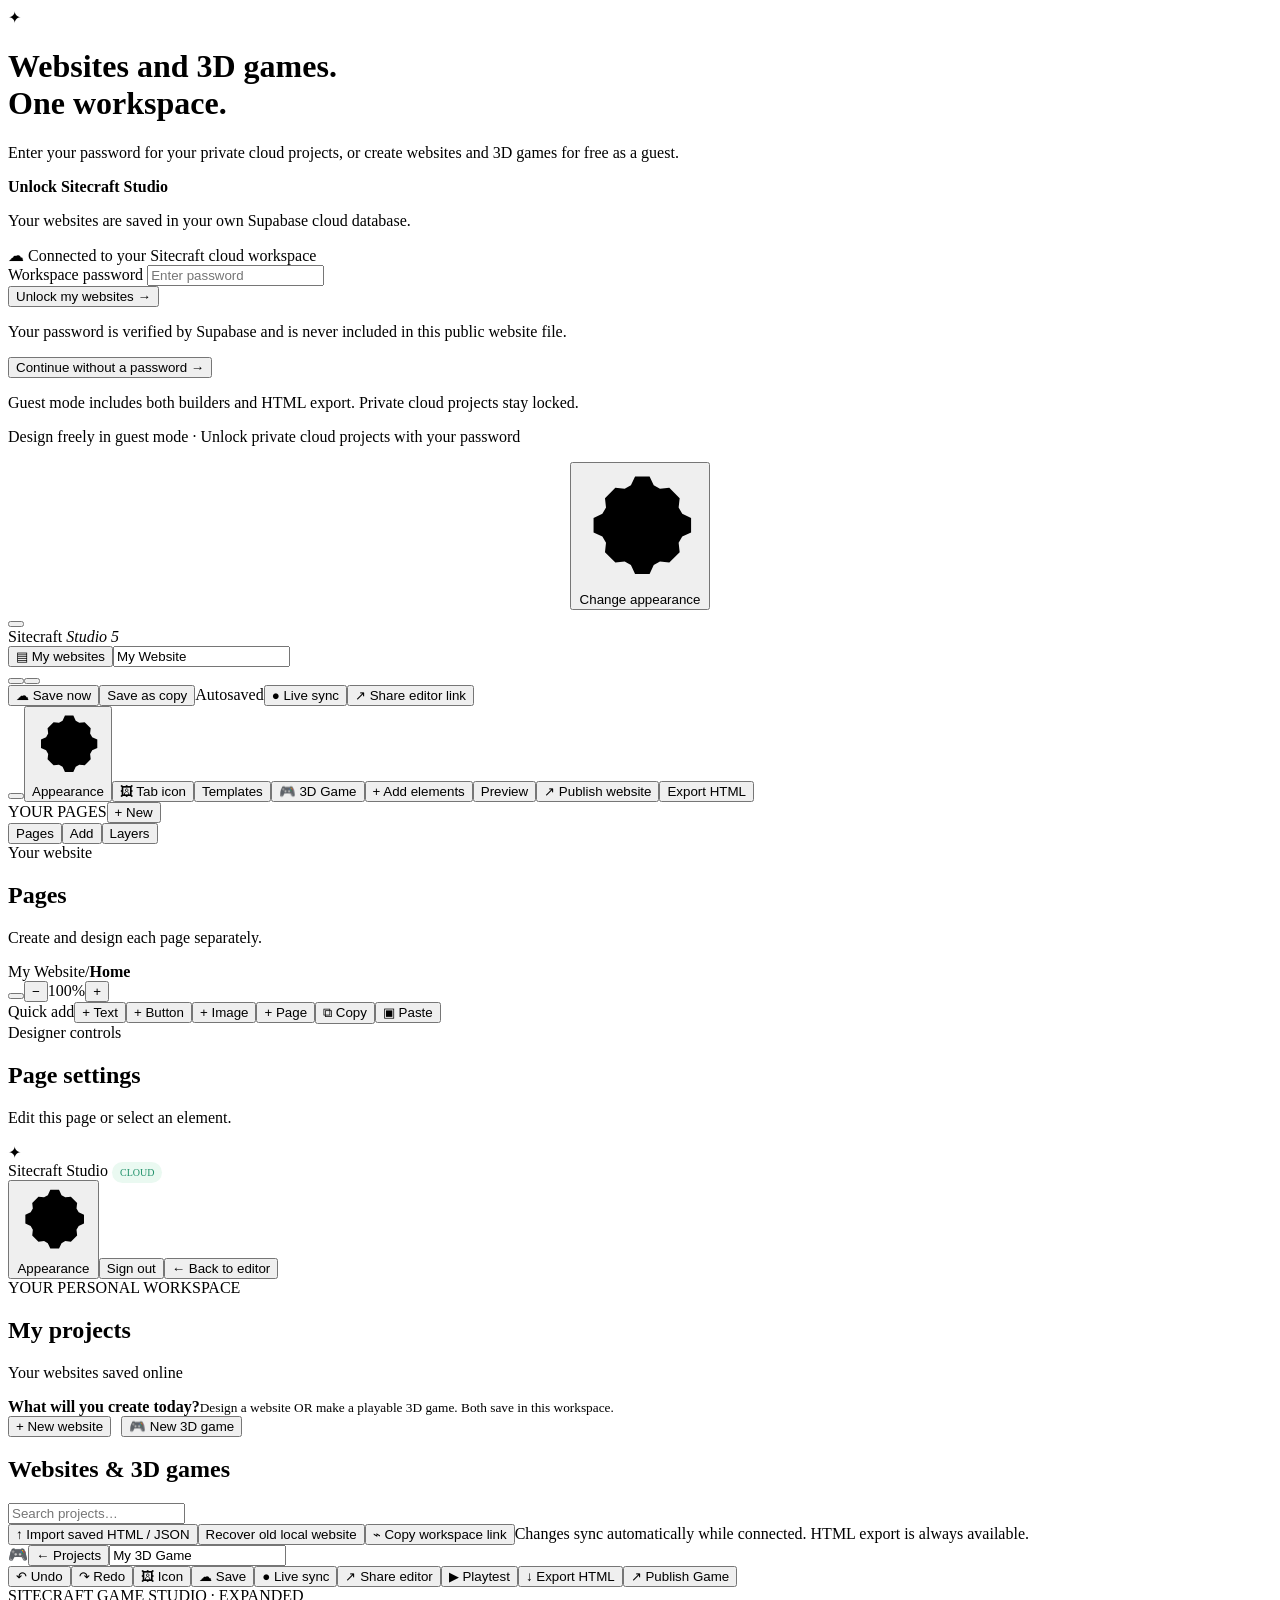
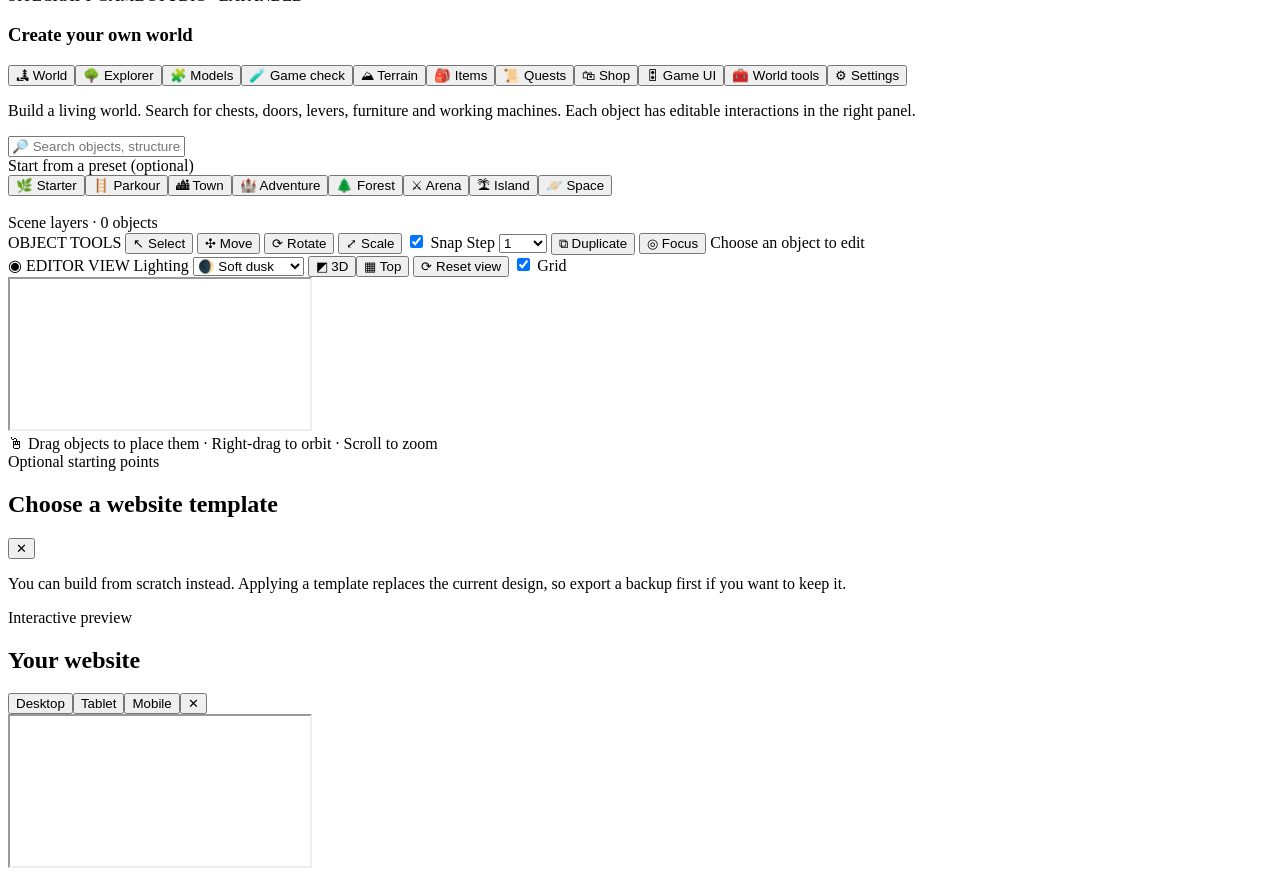
==== commit c6e84f67: "Add files via upload" ====
--- a/index.html
+++ b/index.html
@@ -3,418 +3,10 @@
 <head>
 <meta charset="utf-8"><meta name="viewport" content="width=device-width,initial-scale=1">
 <title>Sitecraft Studio — Customisable workspace</title>
-<style>
-:root{color-scheme:dark;--bg:#0b1020;--panel:#11182a;--panel2:#151e32;--border:#2b344b;--muted:#919db7;--text:#f4f5ff;--purple:#9d83ff;--mint:#69e6bf;--shadow:0 18px 55px #0008}*{box-sizing:border-box}html,body{margin:0;height:100%}body{font:13px/1.5 Inter,ui-sans-serif,system-ui,-apple-system,BlinkMacSystemFont,"Segoe UI",sans-serif;background:var(--bg);color:var(--text);overflow:hidden}button,input,textarea,select{font:inherit}button{color:inherit;cursor:pointer}button:disabled{opacity:.4;cursor:not-allowed}input,textarea,select{outline:0}button:focus-visible,input:focus-visible,textarea:focus-visible,select:focus-visible{outline:2px solid #b3a3ff;outline-offset:2px}button{transition:background .14s,border .14s}button svg{height:17px;width:17px;flex-shrink:0;stroke:currentColor;stroke-width:1.85;fill:none;stroke-linecap:round;stroke-linejoin:round}svg{pointer-events:none}.app{height:100vh;height:100dvh;display:grid;grid-template-columns:265px minmax(400px,1fr) 292px;grid-template-rows:65px minmax(0,1fr)}.top{grid-column:1/-1;background:#101627;border-bottom:1px solid #293149;display:flex;justify-content:space-between;align-items:center;padding:0 18px;gap:14px;z-index:5}.top-left,.top-right,.top-center{display:flex;align-items:center;gap:11px;min-width:0}.top-left{width:310px}.top-center{flex:1;justify-content:center}.top-right{justify-content:flex-end}.logo{height:35px;width:35px;flex-shrink:0;background:linear-gradient(145deg,#9c7cff,#4bdcce);display:grid;place-items:center;border-radius:11px;box-shadow:0 4px 22px #7763ed47}.logo svg{height:21px;width:21px}.brand{font-size:16px;font-weight:900;letter-spacing:-.65px;white-space:nowrap}.brand em{font-style:normal;color:#b4a6ff}.app-name{width:174px;background:transparent;color:#eeeefd;border:1px solid transparent;border-radius:8px;padding:7px 9px;font-size:12px;font-weight:700;text-overflow:ellipsis}.app-name:hover,.app-name:focus{background:#1a2338;border-color:#485678}.save-pill{display:flex;gap:6px;align-items:center;color:#85d4ae;font-size:11px;white-space:nowrap}.save-dot{height:7px;width:7px;border-radius:50%;background:#69d4a5}.btn{display:inline-flex;align-items:center;justify-content:center;gap:7px;background:#222c43;color:#e9edfe;border:1px solid #39445e;border-radius:10px;padding:9px 12px;white-space:nowrap;font-weight:700;font-size:12px}.btn:hover{background:#303c57;border-color:#697898}.btn.primary{background:linear-gradient(120deg,#8566fa,#ad7afd);border-color:#b19dff;box-shadow:0 5px 17px #745af444;color:white}.btn.primary:hover{filter:brightness(1.1)}.btn.plain{background:transparent;border-color:transparent;color:#aeb9d0}.btn.plain:hover{background:#242e44;color:#fff}.btn.sm{padding:7px 9px}.btn.sq{padding:0;width:34px;height:34px}.btn.active{background:#534585;color:#fff;border-color:#9381eb}.btn.danger{color:#ffb8c3}.tool-group{display:flex;gap:5px;border-right:1px solid #333b51;padding-right:10px}.editor-sidebar{display:flex;flex-direction:column;min-height:0;background:#12192b;border-right:1px solid var(--border)}.tab-row{display:flex;padding:13px 11px 0;gap:4px;border-bottom:1px solid var(--border)}.tab{flex:1;border:0;border-bottom:2px solid transparent;background:none;color:#8593b1;padding:11px 0;font-size:11px;font-weight:800}.tab:hover{color:#fff}.tab.active{border-color:#a78dff;color:#d4caff}.side-head{padding:22px 19px 13px}.eyebrow{font-size:10px;letter-spacing:1.7px;text-transform:uppercase;font-weight:850;color:#9ea6c6}.side-head h2,.inspector-head h2{font-size:21px;letter-spacing:-.8px;margin:5px 0}.desc{font-size:11px;color:#8e9bb4;line-height:1.6;margin:0}.side-scroll{overflow:auto;min-height:0;padding:0 14px 20px;flex:1}.side-scroll::-webkit-scrollbar,.property-scroll::-webkit-scrollbar,.workspace::-webkit-scrollbar{width:8px;height:8px}.side-scroll::-webkit-scrollbar-thumb,.property-scroll::-webkit-scrollbar-thumb,.workspace::-webkit-scrollbar-thumb{background:#47516b;border-radius:8px}.sidebar-section-heading{display:flex;align-items:center;justify-content:space-between;margin:13px 1px 10px;color:#8d9abb;font-size:10px;font-weight:850;letter-spacing:1.3px;text-transform:uppercase}.side-list{display:flex;flex-direction:column;gap:7px}.page-row{min-height:47px;border:1px solid #303c57;background:#1a2339;border-radius:10px;padding:6px 7px;display:flex;align-items:center;gap:7px}.page-row.active{border-color:#9e88ff;background:#49397466;box-shadow:inset 3px 0 #a58cfb}.page-pick{display:flex;align-items:center;gap:9px;flex:1;min-width:0;background:transparent;border:0;text-align:left;padding:3px}.page-ic{color:#b3a4ff;display:grid;place-items:center}.page-ic svg{height:16px;width:16px}.page-pick span:last-child{min-width:0}.page-pick strong{display:block;font-size:12px;overflow:hidden;text-overflow:ellipsis;white-space:nowrap}.page-pick small{font-size:10px;color:#9aa6c0;display:block;overflow:hidden;text-overflow:ellipsis;white-space:nowrap}.subtle-icon{height:27px;width:26px;padding:0;display:grid;place-items:center;background:transparent;border:0;border-radius:7px;color:#8e9cbb}.subtle-icon:hover{background:#394563;color:white}.subtle-icon svg{width:15px;height:15px}.mini-link{color:#bca9ff;background:none;border:0;padding:5px 3px;font-weight:750;font-size:11px}.mini-link:hover{color:white}.subbox{padding:14px;background:#1b2439;border:1px dashed #424e6d;border-radius:12px;color:#aeb7ce;font-size:11px;line-height:1.75;margin-top:18px}.subbox strong{color:white}.subbox svg{vertical-align:middle;color:#ad9cfb}.full{width:100%}.block-search{border:1px solid #313e5c;background:#0d1426;color:#fff;width:100%;border-radius:10px;padding:11px 12px;margin:4px 0 18px}.block-group{display:grid;grid-template-columns:repeat(2,minmax(0,1fr));gap:9px}.block-choice{background:#1d273d;border:1px solid #354160;color:#e5ebfb;border-radius:12px;min-height:93px;display:flex;flex-direction:column;align-items:flex-start;justify-content:center;gap:8px;text-align:left;padding:12px;cursor:grab}.block-choice:hover{border-color:#9b85ff;background:#31294d}.block-choice:active{cursor:grabbing}.block-choice .block-choice-icon{width:33px;height:33px;display:grid;place-items:center;color:#beaaff;background:#8c6dff25;border-radius:9px}.block-choice strong{font-size:11px}.block-choice small{color:#93a0bc;font-size:10px}.layer-row{width:100%;display:flex;align-items:center;gap:9px;background:#1d273a;border:1px solid #303c55;border-radius:9px;padding:10px 9px;text-align:left;font-size:11px;margin-bottom:7px}.layer-row.active{background:#47397770;border-color:#a58bff}.layer-row span{flex:1;overflow:hidden;white-space:nowrap;text-overflow:ellipsis}.layer-row svg{width:14px;height:14px;color:#b7a7ff}.layer-row small{font-size:9px;color:#8190b0}.workspace-shell{position:relative;display:flex;flex-direction:column;min-width:0;min-height:0;background:#0b1020}.canvas-bar{height:55px;display:flex;align-items:center;justify-content:space-between;padding:0 18px;gap:12px;background:#141c2d;border-bottom:1px solid #2c3650;flex:none}.canvas-breadcrumb{display:flex;gap:8px;align-items:center;font-size:12px;white-space:nowrap;overflow:hidden;text-overflow:ellipsis}.canvas-breadcrumb span{color:#8997b5}.canvas-breadcrumb strong{color:#eee8ff}.bar-actions{display:flex;align-items:center;gap:7px}.zoom-readout{color:#aab6d1;font-size:11px;width:40px;text-align:center}.workspace{flex:1;overflow:auto;padding:38px 35px 100px;background-image:radial-gradient(#3b455d78 .8px,transparent .9px);background-size:17px 17px;background-color:#0d1322;min-width:0;min-height:0}.artboard-holder{position:relative;margin:0 auto;transition:width .12s,height .12s}.artboard{width:1080px;transform-origin:top left;position:absolute;top:0;left:0;overflow:hidden;box-shadow:0 20px 90px #0009,0 0 0 1px #fff3;background:#fff;touch-action:pan-y}.artboard.show-grid:before{content:"";position:absolute;inset:0;z-index:0;pointer-events:none;background-image:linear-gradient(#7772 1px,transparent 1px),linear-gradient(90deg,#7772 1px,transparent 1px);background-size:20px 20px}.artboard-element{position:absolute;cursor:move;user-select:none;border:1px solid transparent;display:flex;overflow:visible;touch-action:none}.artboard-element .object-content{width:100%;height:100%;display:flex;align-items:center;min-width:0;min-height:0;overflow:hidden;pointer-events:none;white-space:pre-wrap;overflow-wrap:anywhere}.artboard-element .object-content>a,.artboard-element .object-content>div{pointer-events:none}.artboard-element img{height:100%;width:100%;object-fit:cover;pointer-events:none;user-select:none}.artboard-element:hover{outline:1px solid #aa96ffab;outline-offset:2px}.artboard-element.selected{outline:2px solid #876bff;outline-offset:1px;z-index:100!important}.artboard-element.editing .object-content{pointer-events:auto;cursor:text;user-select:text}.artboard-element.editing{cursor:text}.handle{position:absolute;width:12px;height:12px;background:white;border:2px solid #8167f3;border-radius:3px;z-index:15}.handle.br{bottom:-7px;right:-7px;cursor:nwse-resize}.handle.b{bottom:-7px;left:calc(50% - 6px);cursor:ns-resize}.handle.r{top:calc(50% - 6px);right:-7px;cursor:ew-resize}.object-label{position:absolute;left:0;bottom:calc(100% + 9px);font-size:11px;padding:5px 8px;border-radius:7px;background:#7258dd;color:#fff;white-space:nowrap;font-weight:800;box-shadow:0 4px 10px #0004}.empty-stage{position:absolute;top:185px;left:50%;transform:translateX(-50%);text-align:center;color:#667087;width:440px;max-width:85%;pointer-events:none}.empty-art-icon{width:60px;height:60px;display:grid;place-items:center;margin:0 auto 17px;background:#ece9ff;color:#8c72fc;border-radius:20px}.empty-art-icon svg{width:26px;height:26px}.empty-stage h3{font-size:24px;color:#333955;letter-spacing:-1px;margin:0 0 8px}.empty-stage p{font-size:13px;line-height:1.65}.floating-tools{position:absolute;left:50%;bottom:18px;transform:translateX(-50%);display:flex;align-items:center;gap:6px;background:#19233aee;border:1px solid #53617c;padding:7px;border-radius:13px;box-shadow:0 10px 36px #0008;white-space:nowrap;z-index:2;backdrop-filter:blur(12px)}.property-panel{background:#151c2f;border-left:1px solid var(--border);display:flex;flex-direction:column;min-height:0}.inspector-head{padding:22px 19px 17px;border-bottom:1px solid var(--border)}.property-scroll{overflow:auto;flex:1;padding:17px 17px 36px}.section-title{color:#a6b1cf;font-size:10px;letter-spacing:1.4px;font-weight:900;text-transform:uppercase;margin:21px 0 13px}.section-title:first-child{margin-top:0}.field{margin:0 0 15px}.field label{font-size:11px;font-weight:750;color:#c0c9df;display:block;margin:0 0 6px}.field input:not([type=checkbox]):not([type=color]):not([type=file]),.field select,.field textarea{background:#0e1628;color:#f5f7ff;border:1px solid #34415e;border-radius:9px;padding:10px 11px;width:100%;font-size:12px;min-width:0}.field textarea{min-height:85px;resize:vertical;line-height:1.6}.field select{appearance:auto}.field input[type=color]{width:44px;height:36px;background:#12192b;border:1px solid #3a4662;border-radius:8px;padding:3px;cursor:pointer}.field small{font-size:10px;color:#8896b3;display:block;margin-top:5px;line-height:1.5}.field-grid{display:grid;grid-template-columns:1fr 1fr;gap:9px}.field-grid .field{margin-bottom:12px}.color-field{display:flex;align-items:center;gap:9px}.color-field code{color:#c1c9e2;font-size:11px}.control-foot{display:flex;flex-wrap:wrap;gap:7px;border-top:1px solid #34405a;padding-top:18px;margin-top:15px}.control-foot .btn{flex:1}.no-selection{text-align:center;border:1px dashed #444e69;border-radius:14px;padding:35px 15px;margin-top:20px}.no-selection svg{width:32px;height:32px;color:#a58cf9;margin-bottom:14px}.no-selection strong{display:block;font-size:14px}.no-selection p{color:#9ca9c3;font-size:11px;line-height:1.65}.info-tip{font-size:11px;color:#9ba8be;line-height:1.7;background:#1d283f;border:1px solid #34435f;padding:12px;border-radius:11px;margin-top:16px}.info-tip b{color:#fff}.modal-backdrop{position:fixed;inset:0;background:#070a15d9;z-index:30;display:none;align-items:center;justify-content:center;padding:20px;backdrop-filter:blur(7px)}.modal-backdrop.show{display:flex}.modal{background:#151d31;border:1px solid #46516e;border-radius:20px;box-shadow:0 30px 110px #000c;width:min(920px,95vw);max-height:90vh;display:flex;flex-direction:column;overflow:hidden}.modal-head{display:flex;align-items:center;justify-content:space-between;gap:10px;padding:22px 24px;border-bottom:1px solid #333e58}.modal-head h2{margin:0;font-size:22px;letter-spacing:-.8px}.modal-inner{overflow:auto;padding:24px}.template-grid{display:grid;grid-template-columns:repeat(3,minmax(0,1fr));gap:16px}.template-tile{background:#1d273f;border:1px solid #3b4660;border-radius:13px;padding:10px;text-align:left;min-width:0}.template-tile:hover{border-color:#a38cff;background:#283451}.template-thumb{height:155px;border-radius:8px;position:relative;overflow:hidden;padding:19px 16px}.template-thumb .fakebar{width:70%;height:6px;border-radius:6px;background:currentColor;opacity:.35;margin-bottom:23px}.template-thumb .fakeheadline{height:13px;width:75%;border-radius:9px;background:currentColor;margin-bottom:10px}.template-thumb .fakeheadline.short{width:51%}.template-thumb .fakebtn{width:62px;height:18px;border-radius:5px;background:#9a7bfb;margin-top:19px}.template-thumb .fakeart{position:absolute;right:-27px;bottom:-40px;width:132px;height:132px;border-radius:38px;background:linear-gradient(35deg,#977effa8,#b5f9ffbb);transform:rotate(-23deg)}.template-tile strong{display:block;margin:11px 5px 2px;font-size:13px}.template-tile small{display:block;margin:0 5px 9px;color:#9da9c4}.modal-note{font-size:11px;color:#b1bed6;margin:0 0 16px;line-height:1.65}.preview-modal{width:min(1280px,97vw);height:min(900px,95vh)}.preview-body{background:#0d1322;flex:1;min-height:0;display:flex;justify-content:center;padding:17px;overflow:auto}.preview-body iframe{border:0;background:white;width:100%;height:100%;box-shadow:0 12px 40px #0008}.preview-body iframe.mobile{width:390px;max-width:100%;flex:none}.preview-body iframe.tablet{width:768px;max-width:100%;flex:none}.hidden{display:none!important}.toast{position:fixed;left:50%;bottom:82px;transform:translateX(-50%);background:#29384e;color:white;padding:11px 17px;border-radius:11px;border:1px solid #52647c;box-shadow:var(--shadow);z-index:60;display:none;max-width:90vw;text-align:center;font-size:12px}.toast.show{display:block}.mobile-toggle{display:none}
-@media(max-width:1400px){.app{grid-template-columns:245px minmax(300px,1fr) 268px}.brand{font-size:14px}.top-left{width:270px}.app-name{width:132px}.top{padding:0 11px;gap:7px}.btn{padding:8px 9px}.workspace{padding:30px 23px 95px}}@media(max-width:1080px){.app{grid-template-columns:230px minmax(290px,1fr)}.property-panel{position:absolute;right:0;top:65px;bottom:0;z-index:7;width:min(292px,80vw);box-shadow:-14px 0 40px #0009}.property-panel:not(.open){display:none}.mobile-toggle{display:inline-flex}.top-center .tool-group{display:none}.top-left{width:auto}.top-right .save-pill{display:none}}@media(max-width:700px){.app{grid-template-columns:1fr;grid-template-rows:61px 1fr}.editor-sidebar{position:absolute;top:61px;bottom:0;left:0;width:min(260px,86vw);z-index:9;box-shadow:14px 0 50px #000a}.editor-sidebar:not(.open){display:none}.top-center{display:none}.top-left .app-name{width:125px}.top .btn.export-label{font-size:0;gap:0}.top .btn.export-label svg{height:18px;width:18px}.workspace{padding:24px 17px 90px}.canvas-bar{padding:0 10px}.floating-tools{bottom:14px}.top-right{gap:5px}.top{padding:0 9px}}
-<!-- exported page styles generated separately -->
-
-/* Rich widgets */
-.widget-placeholder{width:100%;height:100%;display:grid;place-items:center;background:#eceffa;color:#676c84;border-radius:10px;font-size:16px;text-align:center}.widget-list{margin:0;width:100%;padding-left:1.5em;line-height:1.6}.widget-quote{width:100%;margin:0;font-size:1em;line-height:1.4}.widget-quote footer,.widget-quote small{display:block;font-size:.58em;opacity:.75;margin-top:15px}.widget-card{display:flex;flex-direction:column;justify-content:center;width:100%;height:100%;gap:12px}.widget-card .emoji{font-size:39px}.widget-card strong,.widget-card b{font-size:1em;line-height:1.2}.widget-card p{font-size:.65em;line-height:1.5;font-weight:400;margin:0}.widget-icon{display:grid;place-items:center;width:100%;height:100%}.widget-gallery{display:grid;grid-template-columns:repeat(3,minmax(0,1fr));gap:10px;width:100%;height:100%;overflow:hidden}.widget-gallery img{width:100%;height:100%;object-fit:cover;border-radius:9px}.widget-gallery a{display:block;min-width:0;min-height:0;overflow:hidden}.widget-gallery .widget-placeholder{grid-column:span 3}.widget-social{display:flex;align-items:center;gap:10px;flex-wrap:wrap;width:100%}.widget-social a,.widget-social span{background:#e9e7fb;color:#4336aa;padding:9px 13px;border-radius:9px;text-decoration:none;font-weight:700;font-size:14px}.widget-progress{width:100%;height:100%;border-radius:inherit;overflow:hidden;background:inherit}.widget-progress span{display:block;height:100%;border-radius:inherit}.widget-form{width:100%;height:100%;display:flex;flex-direction:column;justify-content:space-around;gap:10px;overflow:auto;font-size:14px;color:inherit}.widget-form label,.widget-form .widget-field,.widget-field{display:flex;flex-direction:column;gap:5px;min-width:0;font-size:14px;font-weight:600;color:inherit;width:100%}.widget-form label div,.widget-field input,.widget-field textarea,.widget-field select,.widget-form input,.widget-form textarea,.widget-form select{display:block;border:1px solid #dfe3ee;border-radius:8px;padding:11px;background:white;color:#212b42;width:100%;min-height:39px;font:inherit;font-weight:400}.widget-form textarea,.widget-field textarea{min-height:75px;resize:vertical}.widget-form button,.widget-form .fake-submit{font:inherit;border:0;background:#6554d9;color:white;font-weight:750;padding:12px;border-radius:8px;display:block;text-align:center;cursor:pointer}.widget-form-status{font-size:12px;line-height:1.4;color:#444d78}.widget-check,.widget-checkbox{display:flex;align-items:center;gap:12px;width:100%;height:100%;font-size:inherit}.widget-checkbox input{width:19px;height:19px}.widget-faq{width:100%;height:100%;overflow:auto}.widget-faq details,.widget-faq>div{padding:11px 13px;border-bottom:1px solid #e3e5ed;text-align:left}.widget-faq summary{cursor:pointer;list-style:revert;font-weight:700;font-size:16px}.widget-faq>div{display:flex;justify-content:space-between;font-size:16px;font-weight:700}.widget-faq p{font-size:14px;line-height:1.5;margin:14px 0}.widget-tabs{width:100%;height:100%;display:flex;flex-direction:column;gap:14px}.widget-tabs>div:first-child,.widget-tab-buttons{display:flex;gap:8px;border-bottom:1px solid #e7e7ef;flex-wrap:wrap}.widget-tabs b,.widget-tab-buttons button{padding:10px 14px;border:0;background:transparent;color:inherit;font-size:15px;cursor:pointer}.widget-tabs .on,.widget-tab-buttons [aria-selected=true]{border-bottom:3px solid #6958d8;color:#5846c4}.widget-tabs p,.widget-tab-panel{font-size:16px;line-height:1.6;margin:0;padding:4px}.widget-tab-panel[hidden]{display:none!important}.widget-table,.widget-table-scroller{width:100%;height:100%;border-collapse:collapse}.widget-table-scroller{overflow:auto}.widget-table th,.widget-table td{padding:13px;border:1px solid #e1e2ec;font-size:15px;text-align:left}.widget-table th{background:#eeecfa}.widget-stats{display:flex;align-items:center;justify-content:space-around;gap:10px;width:100%;height:100%}.widget-stats>div{text-align:center;display:flex;flex-direction:column;gap:4px}.widget-stats strong{font-size:36px}.widget-stats small{font-size:13px}.widget-pricing{display:flex;flex-direction:column;gap:10px;width:100%;height:100%;font-size:15px;overflow:auto}.widget-pricing>b,.widget-pricing>strong{font-size:24px}.widget-pricing .price{font-size:36px;font-weight:850}.widget-pricing p{font-size:14px;margin:0 0 3px}.widget-pricing span{font-size:14px}.widget-pricing em,.widget-pricing>a{margin-top:auto;padding:11px;text-align:center;color:white;background:#6a57d8;border-radius:9px;font-style:normal;text-decoration:none;font-weight:700}.widget-countdown{width:100%;height:100%;display:flex;align-items:center;justify-content:center;flex-direction:column;gap:3px}.widget-countdown small{font-size:14px}.widget-countdown strong{font-size:29px;letter-spacing:2px}.custom-html-frame,.site-item iframe:not(.site-video){width:100%;height:100%;border:0;border-radius:inherit}.site-item audio{width:100%}.widget-link{color:inherit;text-decoration:underline;text-underline-offset:4px}.site-item[data-kind="spacer"]{pointer-events:none}
-
-
-
-.widget-product{height:100%;width:100%;display:flex;flex-direction:column;gap:9px;font-size:15px}.widget-product-image{height:49%;width:100%;display:grid;place-items:center;background:#e8eaf4;border-radius:12px;color:#7c8499;overflow:hidden}.widget-product-image img{object-fit:cover;width:100%;height:100%}.widget-product strong,.widget-product b{font-size:20px}.widget-product .product-price,.widget-product>strong{font-size:26px;font-weight:850}.widget-product p{font-size:14px;line-height:1.5;margin:0}.widget-product a,.widget-product>span{margin-top:auto;background:#6754d4;text-decoration:none;color:#fff;text-align:center;padding:12px;border-radius:10px;font-weight:700}.widget-search{display:flex;align-items:center;width:100%;height:100%;gap:10px;background:#f3f4fc;color:#7e879b;padding:8px 14px;border-radius:inherit}.widget-search input{flex:1;min-width:0;background:transparent;border:0;outline:0;color:#222a45;font:inherit}.widget-search button{background:#6c58db;border:0;color:#fff;padding:8px 13px;border-radius:8px;cursor:pointer;font-size:21px}.widget-search small{position:absolute;font-size:12px;top:100%;left:5px;color:#c04954}.widget-carousel{width:100%;height:100%;position:relative;overflow:hidden;display:grid;place-items:center;border-radius:inherit}.widget-carousel img{width:100%;height:100%;object-fit:cover}.widget-carousel .widget-slide{display:none}.widget-carousel .widget-slide.active{display:block}.widget-carousel button,.widget-carousel>span{position:absolute;top:50%;transform:translateY(-50%);background:#16172e99;border:0;border-radius:50%;width:41px;height:41px;font-size:27px;display:grid;place-items:center;color:#fff;cursor:pointer}.widget-carousel-prev{left:13px}.widget-carousel-next{right:13px}.widget-popup{display:flex;width:100%;height:100%}.widget-popup-trigger,.widget-popup-preview{width:100%;height:100%;border:0;background:transparent;color:inherit;font:inherit;display:grid;place-items:center;cursor:pointer}.widget-popup dialog{width:min(490px,90vw);max-height:75vh;overflow:auto;padding:36px;background:#fff;color:#222b44;border:1px solid #e1e2ed;border-radius:19px;box-shadow:0 25px 90px #0005}.widget-popup dialog::backdrop{background:#14172899}.widget-popup dialog h2{font-size:26px;margin:0 25px 18px 0}.widget-popup dialog p{font-size:17px;line-height:1.55;white-space:pre-wrap}.widget-popup-close{position:absolute;top:13px;right:15px;background:#f1eff8;border:0;border-radius:50%;width:34px;height:34px;cursor:pointer;font-size:22px}.widget-popup dialog:not([open]){display:none}
-@media(max-width:700px){.site-item[data-kind="carousel"]{height:255px!important}.site-item[data-kind="product"]{min-height:485px!important}.site-item[data-kind="popup"]{height:55px!important}.site-item[data-kind="search"]{height:62px!important}}
-
-/* Sitecraft Studio 3 – calmer, beginner-first visual language */
-:root{color-scheme:light;--bg:#eff2f9;--panel:#fff;--panel2:#f8f9fe;--border:#e2e6f1;--muted:#6b7590;--text:#1b2341;--purple:#735bdd;--mint:#15b88a;--shadow:0 16px 45px #24254c18}
-body{background:#eef1f8;color:#19223a;font-size:13px}.app{grid-template-columns:282px minmax(375px,1fr) 308px;grid-template-rows:68px minmax(0,1fr)}
-.top{background:#fff;border-bottom:1px solid #e3e6ef;color:#1c2440;box-shadow:0 3px 15px #252a4910}.logo{background:linear-gradient(135deg,#6954e6,#aa8cff);box-shadow:0 6px 18px #725de42f}.brand{font-size:17px;letter-spacing:-.8px}.brand em{color:#6e55df}.app-name{color:#4e5671;background:#f5f6fb;border:1px solid #e8eaf4;padding:8px 9px;font-size:12px}.app-name:hover,.app-name:focus{background:#fff;border-color:#a69ae8}.save-pill{color:#3e876e}.save-dot{background:#18bd8e}.btn{background:#fff;color:#3d4967;border:1px solid #e1e4ef;border-radius:10px;padding:9px 12px;box-shadow:0 1px 2px #15213d08;font-weight:750}.btn:hover{background:#f3f2ff;border-color:#c1b7ff}.btn.plain{background:transparent;border-color:transparent;box-shadow:none}.btn.plain:hover{background:#f0effb;color:#5a4bc3}.btn.primary{background:#6d57df;border-color:#6d57df;color:#fff;box-shadow:0 5px 17px #6d57df2a}.btn.primary:hover{background:#5a43d8}.btn.danger{color:#c74659;border-color:#f2dbe1}.btn:disabled{opacity:.45}.add-top{background:#f2efff;border-color:#ded8ff;color:#6650d2}.top-right{gap:9px}.top-left{width:375px;gap:10px}.top-center{min-width:110px}.tool-group{border:1px solid #e8e9f2;border-radius:9px}.editor-sidebar{background:#fff;border-right:1px solid #e4e7f1;box-shadow:1px 0 7px #d6dbe513}.persistent-pages{padding:18px 15px 14px;background:#fff;border-bottom:1px solid #e7e9f2}.persistent-title{display:flex;align-items:center;justify-content:space-between;font-size:10px;font-weight:850;letter-spacing:1.5px;color:#737f98;padding:0 3px 11px}.persistent-title button{background:#edeaff;border:1px solid #ded8ff;color:#6d55d8;border-radius:8px;padding:5px 9px;font-size:11px;font-weight:800}.persistent-title button:hover{background:#e5deff}.page-rail{max-height:153px;overflow-y:auto;display:flex;flex-direction:column;gap:4px}.rail-page{width:100%;min-height:42px;display:flex;gap:10px;align-items:center;text-align:left;background:transparent;border:1px solid transparent;border-radius:9px;padding:6px 9px;color:#47536d}.rail-page:hover{background:#f7f7fd}.rail-page.active{background:#f0edff;color:#5141c1;border-color:#e3ddff}.rail-page-icon{width:29px;height:29px;border-radius:8px;background:#f1f2fa;color:#69718f;display:grid;place-items:center;flex-shrink:0;font-size:19px}.rail-page.active .rail-page-icon{background:#ded8ff;color:#5843d1}.rail-page-icon svg{width:16px;height:16px;stroke:currentColor;stroke-width:1.9;fill:none}.rail-page-copy{min-width:0;flex:1;display:flex;flex-direction:column}.rail-page-copy strong{font-size:12px;white-space:nowrap;overflow:hidden;text-overflow:ellipsis}.rail-page-copy small{font-size:10px;color:#929bb0}.rail-chevron{font-size:19px;color:#9ca7ba}.tab-row{background:#fff;padding:12px 14px 0;gap:7px;border-bottom:1px solid #e7e9f3}.tab{color:#8b96af;font-size:12px;padding:10px 0;border-bottom:2px solid transparent}.tab.active{color:#6551d8;border-color:#7058e4}.tab:hover{color:#594ac0}.side-head{padding:16px 18px 12px}.eyebrow{color:#9ca1b5;font-weight:850;letter-spacing:1.4px}.side-head h2,.inspector-head h2{color:#212941;margin:3px 0 4px;font-size:21px;letter-spacing:-.8px}.desc{color:#7d87a0;font-size:11px}.side-scroll{padding:0 14px 28px}.block-search{background:#f8f9fc;color:#222a47;border:1px solid #dfe3ee;border-radius:10px;margin:2px 0 16px;padding:12px}.block-search:focus{outline:2px solid #a799ff}.palette-section{margin:0 0 23px}.palette-title{font-size:10px;text-transform:uppercase;color:#919ab0;letter-spacing:1.25px;font-weight:850;margin:4px 2px 11px}.block-group{display:grid;grid-template-columns:repeat(2,minmax(0,1fr));gap:9px}.block-choice{background:#fff;color:#303954;border:1px solid #e5e7f0;border-radius:12px;min-height:83px;display:flex;flex-direction:column;align-items:flex-start;justify-content:flex-start;gap:6px;padding:11px;box-shadow:0 2px 6px #21254c06}.block-choice:hover{background:#f7f5ff;border-color:#b5a7f5;transform:translateY(-1px)}.block-choice .block-choice-icon{background:#f0edff;color:#735ade;border-radius:9px;width:31px;height:31px}.block-choice strong{font-size:11px}.block-choice small{color:#8b94aa;line-height:1.35;font-size:10px}.preset-list{display:flex;flex-direction:column;gap:6px}.preset-choice{display:grid;grid-template-columns:25px 1fr;grid-template-rows:auto auto;column-gap:10px;text-align:left;padding:10px;border:1px solid #dedff0;background:#fbfaff;border-radius:10px;color:#313c59}.preset-choice:hover{border-color:#a89af1;background:#f3efff}.preset-choice>span{grid-row:span 2;background:#ebe4ff;border-radius:8px;display:grid;place-items:center;color:#6950d2}.preset-choice strong{font-size:11px}.preset-choice small{font-size:10px;color:#8790a5}.sidebar-section-heading,.section-title{color:#79839a}.page-row,.layer-row{background:#fff;border:1px solid #e6e9f2;color:#273453}.page-row.active,.layer-row.active{background:#f1eeff;border-color:#bdb0ff}.page-pick,.page-pick strong{color:#29334f}.page-pick small{color:#929bb0}.page-ic{background:#eeecfa;color:#7564d8}.subbox,.info-tip{background:#f7f7ff;border:1px solid #e3e0f9;border-radius:12px;color:#69748e;line-height:1.6}.subbox strong,.info-tip b{color:#5952aa}.no-selection{color:#65708b}.workspace-shell{background:#edf1f8}.canvas-bar{background:#fff;border-bottom:1px solid #e2e6ef;color:#728099}.canvas-breadcrumb strong{color:#2c3652}.workspace{background:radial-gradient(circle at 45% 30%,#f7f8ff,#eaedf6 75%)}.artboard{box-shadow:0 16px 55px #2831512b,0 0 0 1px #d7dce9}.artboard.show-grid:before{background-image:linear-gradient(#aeb5c321 1px,transparent 1px),linear-gradient(90deg,#aeb5c321 1px,transparent 1px)}.artboard-element.selected{outline:2px solid #765fe9;outline-offset:0}.object-label{background:#7159df}.floating-tools{background:#fff;box-shadow:0 11px 32px #27305330;border:1px solid #dee1ee;color:#3c4563;bottom:16px;padding:7px 9px}.floating-tools .btn{border:0;background:#f5f5fb}.floating-tools .btn.primary{background:#6d55dd;color:#fff}.floating-tools .btn.plain{background:transparent}.floating-label{padding:0 8px;font-size:10px;color:#9ca5b7;font-weight:800;letter-spacing:.2px}.property-panel{background:#fff;border-left:1px solid #e3e7f0}.inspector-head{padding:19px 18px 17px;border-bottom:1px solid #e6e9f2}.property-scroll{padding:17px 18px 32px}.field label{color:#4f5a75;font-size:11px;font-weight:750}.field input:not([type=checkbox]):not([type=color]):not([type=file]),.field textarea,.field select{background:#fff;color:#24304b;border:1px solid #dfe3ee;border-radius:9px;padding:10px 11px;box-shadow:0 1px 2px #17214108}.field input:focus,.field textarea:focus,.field select:focus{border-color:#9e8bef;outline:1px solid #a998fb}.field small{color:#8c96ab}.field input[type=color]{background:#fff;border-color:#dfe4ee}.color-field{background:#f8f9fc;border-color:#e6e8f1}.color-field code{color:#6b7690}.transparent-toggle{display:flex!important;gap:7px;align-items:center;margin-top:9px!important;font-size:11px!important;font-weight:500!important}.transparent-toggle input{accent-color:#6d57df}.modal-backdrop{background:#11172d9c}.modal{background:#fff;color:#232d48;border:1px solid #e4e7f0;box-shadow:0 25px 90px #10193445}.modal-head{border-color:#e6e9f2}.modal-head h2{color:#202943}.template-tile{color:#283252}.toast{background:#27304c;color:#fff}
-@media(max-width:1400px){.app{grid-template-columns:260px minmax(330px,1fr) 280px}.top-left{width:330px}}@media(max-width:1100px){.app{grid-template-columns:245px minmax(290px,1fr)}.property-panel{top:68px;width:min(306px,85vw);box-shadow:-14px 0 35px #2126432a}.top-left{width:auto}}@media(max-width:700px){.app{grid-template-columns:1fr;grid-template-rows:61px minmax(0,1fr)}.editor-sidebar{top:61px;width:min(290px,86vw);box-shadow:12px 0 30px #21264338}.top .add-top{font-size:0;gap:0}.top .add-top:before{content:'+';font-size:20px}.top-left .brand{display:none}.floating-label{display:none}.floating-tools .btn{padding:9px 10px}.floating-tools{gap:1px}.top-right{gap:4px}.top-right .btn{padding:9px 8px}.property-panel{top:61px}}
-
-
-/* ─── Sitecraft Cloud library + login ─── */
-.cloud-gate,.cloud-library{position:fixed;inset:0;z-index:90;overflow:auto;font:14px/1.5 Inter,ui-sans-serif,system-ui,-apple-system,"Segoe UI",sans-serif}
-.cloud-gate{background:radial-gradient(ellipse 60% 60% at 15% 5%,#4b36af80,transparent),radial-gradient(ellipse 50% 50% at 95% 90%,#19879a55,transparent),#11162c;display:flex;align-items:center;justify-content:center;padding:30px 18px;color:#edf0ff}
-.cloud-gate.hidden{display:none}.cloud-gate-inner{width:min(460px,100%)}
-.cloud-gate-logo{height:54px;width:54px;border-radius:17px;display:grid;place-items:center;background:linear-gradient(145deg,#8b70ff,#44d6c8);color:white;font-size:27px;font-weight:900;box-shadow:0 10px 45px #6964fd4f;margin-bottom:23px}
-.cloud-gate h1{font-size:39px;letter-spacing:-2.3px;line-height:1.12;font-weight:850;margin:0 0 12px}
-.cloud-gate h1 span{color:#aa9bff}.cloud-gate .gate-sub{color:#b1b9d1;font-size:14px;line-height:1.7;margin:0 0 25px}
-.cloud-auth-card{border:1px solid #394467;padding:27px;border-radius:22px;background:linear-gradient(160deg,#ffffff11,#ffffff07);box-shadow:0 22px 80px #0507165e;backdrop-filter:blur(20px)}
-.cloud-auth-card label{display:block;font-weight:750;font-size:12px;color:#dae0fb;margin:13px 0 7px}
-.cloud-auth-card input{width:100%;border:1px solid #515e80;background:#0d162e;color:#fff;border-radius:11px;padding:13px 14px;font-size:14px}
-.cloud-auth-card input:focus{border-color:#aa9aff;outline:2px solid #735ae950}
-.cloud-auth-card button[type=submit]{width:100%;margin-top:21px;background:linear-gradient(120deg,#7759ec,#aa83ff);border:0;border-radius:11px;padding:14px;color:#fff;font-weight:850;font-size:14px;cursor:pointer}
-.cloud-auth-card button:disabled{opacity:.6}.cloud-auth-card .gate-error{color:#ffb4bf;font-size:12px;min-height:18px;margin-top:9px}
-.cloud-auth-card p{color:#91a1c1;font-size:12px;line-height:1.6;margin:10px 0 0}.cloud-gate-foot{text-align:center;color:#93a1c3;font-size:11px;margin:20px 0 0}
-.cloud-gate-foot a,.cloud-auth-card a{color:#ad9cff;text-decoration:none}
-body:not(.unlocked) .app{visibility:hidden}
-.cloud-library{display:none;background:#f5f7fc;z-index:80;color:#24304b;padding:0}
-.cloud-library.show{display:block}.cloud-library button{cursor:pointer}
-.cloud-lib-header{height:77px;background:#fff;border-bottom:1px solid #e6e9f3;display:flex;align-items:center;justify-content:space-between;padding:0 max(24px,calc((100vw - 1190px)/2));gap:16px}
-.cloud-lib-brand{display:flex;gap:12px;align-items:center;font-size:17px;font-weight:850;letter-spacing:-.6px}
-.cloud-lib-brand-mark{height:38px;width:38px;border-radius:12px;background:linear-gradient(145deg,#805feb,#43c7c0);color:white;display:grid;place-items:center;font-size:23px}
-.cloud-lib-header-right{display:flex;align-items:center;gap:10px}.cloud-lib-btn{border:1px solid #dce2ee;border-radius:10px;background:#fff;color:#34405f;padding:10px 14px;font-weight:750;font-size:12px}
-.cloud-lib-btn.primary{background:#735adf;color:white;border-color:#735adf}.cloud-lib-btn:hover{filter:brightness(.97)}
-.cloud-lib-main{max-width:1190px;padding:45px 25px 90px;margin:auto}
-.cloud-lib-greeting{font-size:11px;font-weight:850;letter-spacing:1.5px;color:#8171d2;text-transform:uppercase}
-.cloud-lib-title{font-size:38px;line-height:1.08;letter-spacing:-1.9px;margin:8px 0 9px;font-weight:850}.cloud-lib-sub{font-size:14px;color:#7e8ba1;margin:0}
-.cloud-lib-banner{margin:30px 0 33px;padding:21px 24px;background:linear-gradient(115deg,#2f2869,#6e55c6);color:white;display:flex;align-items:center;justify-content:space-between;gap:20px;border-radius:18px}
-.cloud-lib-banner strong{font-size:17px;display:block}.cloud-lib-banner small{font-size:12px;display:block;opacity:.78;margin-top:3px}
-.cloud-lib-banner button{padding:11px 16px;background:#fff;border:0;border-radius:9px;color:#4936a1;font-weight:850;white-space:nowrap}
-.cloud-lib-row{display:flex;justify-content:space-between;align-items:center;gap:15px;margin:0 0 17px}.cloud-lib-row h2{font-size:18px;margin:0}
-.cloud-lib-search{border:1px solid #dfe4f0;background:#fff;border-radius:10px;padding:12px 15px;width:min(300px,50vw);color:#222b45}
-.cloud-project-grid{display:grid;grid-template-columns:repeat(3,minmax(0,1fr));gap:20px}
-.cloud-project-card{border:1px solid #e1e5f0;background:#fff;border-radius:16px;overflow:hidden;box-shadow:0 7px 28px #222c4e0a;transition:box-shadow .15s,transform .15s}
-.cloud-project-card:hover{transform:translateY(-2px);box-shadow:0 16px 40px #29356118}
-.cloud-card-preview{height:145px;position:relative;background:linear-gradient(125deg,#dcd7fb,#f0efff 52%,#d5f9f3);display:flex;align-items:center;justify-content:center;overflow:hidden}
-.cloud-faux-window{width:75%;height:74%;border:4px solid #fff;border-radius:8px;background:#ffffffcc;box-shadow:0 6px 30px #554d962e;padding:12px}.cloud-faux-window i{display:inline-block;width:6px;height:6px;border-radius:50%;background:#af9ff3;margin:0 2px}
-.cloud-faux-window div{width:59%;height:11px;background:#cbc5f5;border-radius:4px;margin:15px 0 8px}.cloud-faux-window b{display:block;width:75%;height:6px;border-radius:4px;background:#e6e5f5}.cloud-faux-window em{display:block;background:#9275e9;width:45px;height:14px;border-radius:4px;margin-top:11px}
-.cloud-card-icon{position:absolute;bottom:12px;right:15px;color:#6d5ad1;font-size:30px}
-.cloud-card-info{padding:18px 19px 12px}.cloud-card-info h3{font-size:16px;margin:0 0 4px;white-space:nowrap;overflow:hidden;text-overflow:ellipsis}.cloud-card-info p{font-size:11px;color:#8793a9;margin:0}
-.cloud-card-buttons{display:flex;gap:6px;padding:0 15px 15px;align-items:center}
-.cloud-open-btn{background:#eeeafa;color:#6046c9;border:0;border-radius:9px;padding:11px 13px;font-weight:850;font-size:12px;flex:1;display:flex;justify-content:space-between}
-.cloud-mini-btn{background:#f7f8fc;border:1px solid #e8ebf3;border-radius:9px;color:#5b6280;width:38px;height:36px;font-size:18px}
-.cloud-mini-btn.danger{color:#c85e75}.cloud-mini-btn:hover{background:#eeeefa}
-.cloud-empty{grid-column:1/-1;text-align:center;border:2px dashed #dfe3f2;border-radius:19px;padding:75px 15px;background:#ffffff9c}
-.cloud-empty>div{display:grid;place-items:center;font-size:31px;background:#eeeafb;border-radius:16px;color:#745ddc;width:60px;height:60px;margin:0 auto 17px}
-.cloud-empty h3{font-size:21px;letter-spacing:-.5px;margin:0}.cloud-empty p{color:#8995a9;max-width:450px;margin:8px auto 19px}
-.cloud-lib-footer{border-top:1px solid #e3e7f1;margin-top:34px;padding-top:20px;display:flex;gap:12px;align-items:center;flex-wrap:wrap}.cloud-lib-footer span{font-size:12px;color:#8b96ab}
-#myWebsitesBtn{border:1px solid #dfe4ef;background:#f6f7fb;color:#5749a0;border-radius:10px;padding:8px 10px;font-weight:800;font-size:11px;white-space:nowrap}
-#saveCloudBtn,#cloudCopyBtn{border:1px solid #dee2ee;background:#f9faff;color:#6653c2;border-radius:9px;padding:7px 10px;font-size:11px;font-weight:750;white-space:nowrap}
-#saveCloudBtn:hover,#cloudCopyBtn:hover,#myWebsitesBtn:hover{background:#eae7ff}
-@media(max-width:1100px){#cloudCopyBtn{display:none}.cloud-project-grid{grid-template-columns:repeat(2,minmax(0,1fr))}.cloud-lib-main{padding-top:30px}}
-@media(max-width:740px){.cloud-project-grid{grid-template-columns:1fr}.cloud-lib-main{padding:27px 17px 80px}.cloud-lib-title{font-size:30px}.cloud-lib-banner{flex-direction:column;align-items:flex-start;padding:20px}.cloud-lib-header{padding:0 16px}.cloud-lib-brand{font-size:13px}.cloud-lib-header-right .cloud-lib-btn:first-child{display:none}.cloud-lib-banner button{width:100%}.cloud-lib-row{flex-direction:column;align-items:stretch}.cloud-lib-search{width:100%}.cloud-gate h1{font-size:32px}#myWebsitesBtn{font-size:0;padding:6px 8px}#myWebsitesBtn:after{content:'☷';font-size:19px}#saveCloudBtn{display:none}}
-
-
-
-/* Sitecraft extra components */
-.sc-featuregrid,.sc-team,.sc-steps,.sc-logos{width:100%;height:100%;display:grid;grid-auto-flow:column;grid-auto-columns:minmax(0,1fr);gap:15px;align-items:stretch}.sc-featuregrid article,.sc-team article,.sc-steps article{background:#ffffffc2;border:1px solid #dcddeb;border-radius:15px;padding:16px;display:flex;flex-direction:column;align-items:flex-start;justify-content:center;gap:9px;min-width:0;overflow:hidden}.sc-featuregrid article>span{font-size:35px}.sc-featuregrid b,.sc-team b,.sc-steps b{font-size:21px;line-height:1.2}.sc-featuregrid small,.sc-team small,.sc-steps small{font-size:14px;font-weight:400;line-height:1.4;opacity:.8}.sc-team article{align-items:center;text-align:center}.sc-avatar{height:105px;width:105px;border-radius:50%;background:#e7e2fb;display:grid;place-items:center;font-size:54px;overflow:hidden}.sc-avatar img{width:100%;height:100%;object-fit:cover}.sc-timeline{height:100%;width:100%;display:flex;flex-direction:column;justify-content:space-around;overflow:auto}.sc-timeline article{display:flex;align-items:stretch;gap:18px;border-left:4px solid #896cf0;padding:3px 8px 13px 21px;min-height:55px}.sc-timeline article>b{font-size:18px;width:85px;flex-shrink:0;color:#6b55c4}.sc-timeline article>div{display:flex;flex-direction:column;gap:3px}.sc-timeline strong{font-size:17px}.sc-timeline small{font-size:14px;line-height:1.35}.sc-steps article>span{font-size:22px;font-weight:850;color:#fff;background:#7159dd;border-radius:50%;width:48px;height:48px;display:grid;place-items:center}.sc-logos{display:flex;flex-wrap:wrap;align-items:center;justify-content:space-evenly;gap:22px}.sc-logos b{color:#48506b;font-size:22px;letter-spacing:.3px}.sc-notice{width:100%;line-height:1.4}.sc-flip{display:flex;align-items:center;justify-content:center;flex-direction:column;gap:15px;width:100%;height:100%;text-align:center;cursor:pointer}.sc-flip small{font-size:13px;opacity:.7}.sc-flip-action{appearance:none;border:0;background:transparent;color:inherit;width:100%;height:100%;cursor:pointer;font:inherit;padding:10px}.sc-compare{position:relative;width:100%;height:100%;overflow:hidden;background:#dfe4f1;--split:50%;border-radius:inherit}.sc-compare img{position:absolute;inset:0;width:100%;height:100%;object-fit:cover}.sc-compare img.sc-after{clip-path:inset(0 calc(100% - var(--split)) 0 0)}.sc-compare-left,.sc-compare-right{position:absolute;bottom:20px;background:#151a2dca;color:#fff;padding:7px 10px;font:700 13px system-ui;border-radius:8px}.sc-compare-left{left:16px}.sc-compare-right{right:16px}.sc-compare-line{position:absolute;left:var(--split);top:0;bottom:0;width:3px;background:#fff;box-shadow:0 0 5px #000a;pointer-events:none}.sc-compare input[type=range]{position:absolute;inset:0;width:100%;height:100%;opacity:.01;cursor:ew-resize;margin:0}.sc-media-empty{height:100%;display:grid;place-items:center;color:#535b77;font-size:18px;text-align:center}.sc-rating{width:100%;display:flex;flex-direction:column;gap:4px;align-items:center;justify-content:center}.sc-rating>b{font-size:18px}.sc-rating>div{font-size:36px;letter-spacing:5px;color:#ecae20}.sc-rating button{border:0;background:none;color:#d1d3dc;padding:1px 3px;font-size:34px;cursor:pointer}.sc-rating button.on{color:#f3b335}.sc-rating small{font-size:12px}.sc-quiz{height:100%;width:100%;display:flex;flex-direction:column;justify-content:center;gap:10px}.sc-quiz>b{font-size:20px;margin-bottom:7px}.sc-choice,.sc-quiz button{display:block;width:100%;border:1px solid #d2d2eb;background:#ffffffb8;border-radius:10px;padding:10px 14px;text-align:left;font-size:15px;color:#292b49}.sc-quiz button{cursor:pointer}.sc-quiz button.correct{border-color:#26956c;background:#d7f8e7}.sc-quiz button.wrong{border-color:#df715f;background:#ffe2de}.sc-quiz output{font-size:14px;line-height:1.4}.sc-calculator{display:flex;flex-direction:column;justify-content:center;align-items:flex-start;gap:13px;width:100%;height:100%}.sc-calculator b{font-size:22px}.sc-calculator small{font-size:15px}.sc-calculator strong{font-size:39px;color:#6851d3}.sc-calculator input{max-width:150px;border:1px solid #c9cbe0;border-radius:10px;padding:10px;font-size:18px}.sc-code{display:flex;flex-direction:column;gap:8px;width:100%;height:100%;overflow:auto}.sc-code pre{white-space:pre-wrap;overflow-wrap:anywhere;margin:0;font:inherit;flex:1}.sc-code button,.sc-code>span{border:1px solid #5f6a8b;background:#313955;color:#fff;border-radius:8px;align-self:flex-end;padding:8px 13px;cursor:pointer;font-size:14px}.sc-barchart{display:flex;flex-direction:column;justify-content:space-evenly;gap:8px;width:100%;height:100%}.sc-barchart>div{display:grid;grid-template-columns:90px minmax(0,1fr) 46px;align-items:center;gap:10px}.sc-barchart small{font-size:14px}.sc-barchart i{height:22px;border-radius:10px;background:#dfe0ef;overflow:hidden}.sc-barchart em{display:block;height:100%;border-radius:10px}.sc-barchart b{font-size:15px;text-align:right}.sc-cookie{width:100%;height:100%;display:flex;align-items:center;justify-content:space-between;gap:16px}.sc-cookie span{font-size:17px;flex:1}.sc-cookie b,.sc-cookie button{background:#6755cf;color:#fff;border-radius:9px;padding:11px 16px;font:700 14px system-ui;border:0;white-space:nowrap;cursor:pointer}.sc-cookie-placeholder{border:1px dashed #aaaacb;border-radius:10px;padding:12px}.site-item[data-kind=download] .site-button{font-weight:750}.site-item[hidden]{display:none!important}
-@media(max-width:700px){.sc-featuregrid,.sc-team,.sc-steps{display:flex;flex-direction:column;height:auto}.sc-team article{min-height:200px}.sc-featuregrid article,.sc-steps article{min-height:150px}.sc-timeline{max-height:none;overflow:visible}.sc-compare{min-height:260px}.sc-cookie{flex-wrap:wrap;gap:8px}.sc-cookie span{width:100%;flex:unset}.site-item[data-kind="featuregrid"],.site-item[data-kind="team"],.site-item[data-kind="steps"]{height:auto!important;min-height:0!important}.site-item[data-kind="beforeafter"]{height:275px!important}.site-item[data-kind="quiz"],.site-item[data-kind="calculator"],.site-item[data-kind="timeline"]{min-height:260px!important}.site-item[data-kind="barchart"]{min-height:240px!important}}
-
-
-/* Sitecraft Studio 5.0 elements, styles and guest-mode interface */
-.sc-fixed-cloud{padding:11px 13px;border:1px solid #426b65;background:#1a46484a;border-radius:10px;color:#8df3c9;font-size:12px;font-weight:800;margin:15px 0 8px}
-.sc-guest-start{width:100%;margin-top:12px;background:#283253;border:1px solid #566080;border-radius:11px;color:#f7f7ff;padding:12px 15px;font-weight:800;display:flex;justify-content:space-between;align-items:center}
-.sc-guest-start:hover{background:#38456f}
-.sc-variant-choice .sc-preset-color{height:30px;width:33px;border-radius:9px;border:1px solid;display:grid;place-items:center}
-.sc-variant-choice .sc-preset-color svg{height:16px;width:16px}.sc-guest #myWebsitesBtn{background:#fff7e8;border-color:#e9d8ad;color:#79552e}
-.site-item[data-hover=lift]:hover{translate:0 -4px;transition:translate .2s,box-shadow .2s}.site-item[data-hover=grow]:hover{scale:1.035;transition:scale .2s}.site-item[data-hover=glow]:hover{filter:drop-shadow(0 5px 18px #8c6bff88);transition:filter .2s}
-.sc-tool,.sc-listcheck,.sc-toggle{width:100%;height:100%;padding:12px;display:flex;flex-direction:column;justify-content:center;gap:10px;overflow:auto}
-.sc-tool h3,.sc-listcheck h3{margin:0;font-size:1.15em}.sc-tool strong{font-size:1.75em;overflow-wrap:anywhere}.sc-tool small,.sc-tool output,.sc-toggle p{font-size:.76em;opacity:.8}.sc-tool input,.sc-tool textarea,.sc-tool select{width:100%;border:1px solid #c9cee3;border-radius:9px;padding:9px;background:#ffffff;color:#26304c;font:inherit;min-width:0}.sc-tool textarea{min-height:80px;resize:vertical}
-.sc-tool button,.sc-buttonrow a,.sc-toggle summary{border:1px solid #d6d8e5;border-radius:9px;padding:10px 13px;background:#fff;color:#343456;font:inherit;cursor:pointer}.sc-tool button:hover{background:#ece8ff}.sc-tool button.sc-picked{background:#d4fae8;border-color:#15a77c}.sc-tool-actions{display:flex;flex-wrap:wrap;gap:10px;justify-content:center}.sc-tool-actions button{min-width:60px}.sc-tool label{font-size:.8em;display:flex;flex-direction:column;gap:5px}.sc-tool progress{width:100%;accent-color:#7460df}
-.sc-listcheck label{display:flex;align-items:center;gap:10px;font-size:.85em;padding:7px 2px}.sc-listcheck input{width:20px;height:20px;accent-color:#7057e8;flex-shrink:0}.sc-listcheck label:has(input:checked){text-decoration:line-through;opacity:.55}.sc-opt,.sc-filter-item{background:#ffffffa8;padding:8px 12px;border-radius:9px;border:1px solid #dbdcef;font-size:.78em}
-.sc-toggle summary{font-weight:750}.sc-toggle p{line-height:1.6}.sc-ring{width:100%;height:100%;display:flex;flex-direction:column;justify-content:center;align-items:center;position:relative;gap:2px}.sc-ring:before{position:absolute;content:'';width:min(83%,210px);aspect-ratio:1;border-radius:50%;background:conic-gradient(var(--ring,#7057db) var(--percent,70%),#c8c8dd 0);-webkit-mask:radial-gradient(farthest-side,transparent 72%,#000 74%);mask:radial-gradient(farthest-side,transparent 72%,#000 74%)}.sc-ring strong{font-size:2.6em;z-index:1}.sc-ring small{font-size:.7em;z-index:1}
-.sc-agenda,.sc-menu,.sc-skillbars,.sc-status{width:100%;height:100%;display:flex;flex-direction:column;justify-content:space-around;gap:10px;overflow:auto}.sc-agenda>div{display:flex;gap:18px;align-items:center;border-bottom:1px solid #c6c6d85e;padding:8px}.sc-agenda>div>b{font-size:.85em;min-width:76px}.sc-agenda span{display:flex;flex-direction:column}.sc-agenda small,.sc-menu small{font-size:.75em;opacity:.75}.sc-crumbs{display:flex;gap:9px;align-items:center;flex-wrap:wrap;font-size:.85em}.sc-crumbs a{color:inherit;text-decoration:none}.sc-crumbs a:hover{text-decoration:underline}
-.sc-ticker{width:100%;height:100%;overflow:hidden;display:flex;align-items:center;white-space:nowrap}.sc-ticker>span{animation:sc-ticker 16s linear infinite;display:inline-block;padding-left:100%}@keyframes sc-ticker{to{transform:translateX(-100%)}}@media(prefers-reduced-motion:reduce){.sc-ticker>span{animation:none;padding-left:0;white-space:normal}}
-.sc-avatarstack,.sc-buttonrow{width:100%;height:100%;display:flex;gap:10px;align-items:center;flex-wrap:wrap;overflow:auto}.sc-avatarstack span{height:60px;width:60px;border-radius:50%;background:#dcdaff;color:#40378f;display:grid;place-items:center;font-size:1.6em;border:3px solid white}.sc-avatarstack b{font-size:.8em;margin-left:9px}.sc-buttonrow a,.sc-buttonrow span{display:inline-block;padding:12px 15px;background:#eae8ff;border-radius:12px;color:#413789;text-decoration:none;font-size:.82em}.sc-info-grid,.sc-metrics{width:100%;height:100%;display:grid;grid-template-columns:repeat(auto-fit,minmax(140px,1fr));gap:10px;overflow:auto}.sc-info-grid article,.sc-info-grid>div,.sc-metrics>div{background:#ffffffb3;border:1px solid #d8d8e7;border-radius:14px;padding:15px;display:flex;flex-direction:column;justify-content:center;gap:8px;min-width:0}.sc-info-grid span{font-size:1.8em}.sc-info-grid b{font-size:1em}.sc-info-grid small,.sc-metrics small{font-size:.72em;opacity:.7}.sc-metrics strong{font-size:1.85em}
-.sc-status>div{display:flex;justify-content:space-between;gap:12px;align-items:center;border-bottom:1px solid #dfe0ea;padding:10px}.sc-status span{background:#d7f9e6;border-radius:20px;padding:6px 10px;color:#167a4b;font-size:.7em;font-weight:800}.sc-skillbars label{display:flex;flex-direction:column;gap:7px;font-size:.8em}.sc-skillbars i{width:100%;height:13px;border-radius:20px;background:#e3e1f0;overflow:hidden}.sc-skillbars em{display:block;height:100%;border-radius:20px}.sc-menu>div{padding:10px;border-bottom:1px solid #e2dfdb}.sc-menu b{display:flex;gap:16px;justify-content:space-between}.sc-menu small{display:block;margin-top:5px}.sc-bigquote{height:100%;margin:0;display:flex;flex-direction:column;justify-content:center;gap:14px}.sc-bigquote footer,.sc-bigquote small{font-size:.65em;opacity:.65}
-@media(max-width:700px){.site-item[data-kind=compareplans],.site-item[data-kind=menucards],.site-item[data-kind=infocards],.site-item[data-kind=metriccards]{min-height:220px!important}.sc-info-grid,.sc-metrics{grid-template-columns:repeat(2,minmax(0,1fr))}.sc-tool h3{font-size:1.2em}.sc-ticker>span{animation-duration:20s}}
-
-/* Keep the cloud access button clickable alongside editor controls. */
-.top-left{flex:0 0 455px;width:455px;min-width:0}.top-left .brand{white-space:nowrap;flex-shrink:0}.top-left .app-name{width:135px;min-width:95px;flex:1 1 135px}.top-left #myWebsitesBtn{flex:0 0 auto}
-@media(max-width:1400px){.top-left{flex:0 0 335px;width:335px}.top-left .brand{display:none}.top-left .app-name{width:122px;min-width:95px}}
-@media(max-width:1100px){.top-left{flex:1 1 auto;width:auto}.top-left .app-name{width:114px;min-width:65px;max-width:114px}}
-@media(max-width:700px){.top-left .app-name{display:none}.top-left #myWebsitesBtn{font-size:0;max-width:74px}.top-left #myWebsitesBtn:after{content:'Cloud';font-size:11px}.top-left{gap:5px}}
-
-/* ── SITECRAFT APPEARANCE SYSTEM ──
-   Controls editor chrome, authentication and project library only.
-   Exported website artboards keep their separately designed colours. */
-:root,[data-sc-theme="midnight"]{
-  color-scheme:dark;
-  --sc-bg:#0c1020;--sc-surface:#141c2f;--sc-raised:#1d2940;--sc-input:#0e1729;
-  --sc-border:#32405b;--sc-text:#edf1ff;--sc-muted:#a1afc9;--sc-hover:#303f5e;
-  --sc-soft:#283555;--sc-editor-bg:#10192b;--sc-paper-outline:#556580;
-  --sc-shadow:0 16px 44px #0006;--sc-accent:#8065e9;--sc-on-accent:#fff;
-}
-[data-sc-theme="obsidian"]{
-  color-scheme:dark;--sc-bg:#090b10;--sc-surface:#15171d;--sc-raised:#222630;--sc-input:#0e1118;
-  --sc-border:#3a3e4a;--sc-text:#fafbff;--sc-muted:#aeb3c1;--sc-hover:#343844;
-  --sc-soft:#242734;--sc-editor-bg:#0e1118;--sc-paper-outline:#707481;--sc-shadow:0 18px 48px #000a;
-}
-[data-sc-theme="ocean"]{
-  color-scheme:dark;--sc-bg:#071922;--sc-surface:#0e2633;--sc-raised:#183748;--sc-input:#0a202b;
-  --sc-border:#30556a;--sc-text:#e9faff;--sc-muted:#a1bfcd;--sc-hover:#245066;
-  --sc-soft:#1b4052;--sc-editor-bg:#0b202c;--sc-paper-outline:#5b8498;--sc-shadow:0 18px 48px #00141aaa;
-}
-[data-sc-theme="forest"]{
-  color-scheme:dark;--sc-bg:#0b1918;--sc-surface:#152725;--sc-raised:#203b36;--sc-input:#0f211e;
-  --sc-border:#36594f;--sc-text:#e9fff6;--sc-muted:#a4c2b6;--sc-hover:#305348;
-  --sc-soft:#27473d;--sc-editor-bg:#10251f;--sc-paper-outline:#52796b;--sc-shadow:0 18px 48px #001c0baa;
-}
-[data-sc-theme="dusk"]{
-  color-scheme:dark;--sc-bg:#1b1324;--sc-surface:#281c35;--sc-raised:#3a294c;--sc-input:#21162c;
-  --sc-border:#584267;--sc-text:#fff0ff;--sc-muted:#d1bad8;--sc-hover:#513760;
-  --sc-soft:#40304d;--sc-editor-bg:#24182c;--sc-paper-outline:#7b6587;--sc-shadow:0 18px 48px #130919aa;
-}
-[data-sc-theme="daylight"]{
-  color-scheme:light;--sc-bg:#edf1f9;--sc-surface:#ffffff;--sc-raised:#f4f6fb;--sc-input:#fbfcff;
-  --sc-border:#cbd3e3;--sc-text:#18233a;--sc-muted:#52627d;--sc-hover:#e4e9f5;
-  --sc-soft:#e7ecf8;--sc-editor-bg:#e4eaf5;--sc-paper-outline:#a9b4ca;--sc-shadow:0 14px 45px #1c35672a;
-}
-html body{background:var(--sc-bg);color:var(--sc-text)}
-.app .top,.app .editor-sidebar,.app .property-panel,.app .canvas-bar,.app .workspace-shell,
-.app .floating-tools{background:var(--sc-surface);color:var(--sc-text);border-color:var(--sc-border)}
-.app .top,.app .canvas-bar{border-bottom:1px solid var(--sc-border)}
-.app .editor-sidebar{border-right:1px solid var(--sc-border)}.app .property-panel{border-left:1px solid var(--sc-border)}
-.app .workspace{background-color:var(--sc-editor-bg);background-image:radial-gradient(var(--sc-border) .8px,transparent .95px)}
-[data-sc-workspace="grid"] .app .workspace{background-image:linear-gradient(var(--sc-border) 1px,transparent 1px),linear-gradient(90deg,var(--sc-border) 1px,transparent 1px);background-size:25px 25px}
-[data-sc-workspace="plain"] .app .workspace{background-image:none}
-.app .artboard{box-shadow:var(--sc-shadow),0 0 0 1px var(--sc-paper-outline)}
-.app .btn,.app .page-row,.app .block-choice,.app .layer-row,.app .subbox,.app .info-tip,
-.app .no-selection,.app .floating-tools,.app .subtle-icon:hover{
-  background:var(--sc-raised);color:var(--sc-text);border-color:var(--sc-border)}
-.app .btn:hover,.app .block-choice:hover,.app .page-row:hover,.app .layer-row:hover,
-.app .btn.plain:hover{background:var(--sc-hover);color:var(--sc-text)}
-.app .btn.primary,.app .btn.primary:hover{background:var(--sc-accent);border-color:var(--sc-accent);color:var(--sc-on-accent)}
-.app .btn.plain,.app .btn.sq.plain{background:transparent;color:var(--sc-muted);border-color:transparent}
-.app .btn.active,.app .page-row.active,.app .layer-row.active{background:var(--sc-soft);border-color:var(--sc-accent);color:var(--sc-text)}
-.app .block-choice .block-choice-icon,.app .page-ic,.app .layer-row svg,.app .mini-link,
-.app .logo,.app .brand em{color:var(--sc-accent)}
-.app .logo{background:var(--sc-soft);box-shadow:none}
-.app .tab-row,.app .inspector-head,.app .control-foot{border-color:var(--sc-border)}
-.app .tab,.app .eyebrow,.app .sidebar-section-heading,.app .section-title,
-.app .desc,.app .save-pill,.app .zoom-readout,.app .page-pick small,
-.app .block-choice small,.app .no-selection p,.app .info-tip,
-.app .canvas-breadcrumb span,.app .subbox,.app .field small,
-.app .field label,.app .color-field code,.app .side-head{color:var(--sc-muted)}
-.app .tab.active,.app .tab:hover,.app .mini-link:hover{color:var(--sc-accent)}
-.app .tab.active{border-bottom-color:var(--sc-accent)}
-.app .side-head h2,.app .inspector-head h2,.app .canvas-breadcrumb strong,
-.app .page-pick strong,.app .block-choice strong,.app .no-selection strong{color:var(--sc-text)}
-.app .field input:not([type=checkbox]):not([type=color]):not([type=file]),
-.app .field select,.app .field textarea,.app .block-search,.app .app-name,
-.app .field input[type=color]{background:var(--sc-input);color:var(--sc-text);border-color:var(--sc-border)}
-.app .app-name{background:transparent}.app .app-name:hover,.app .app-name:focus{background:var(--sc-raised)}
-.app input::placeholder,.cloud-library input::placeholder{color:var(--sc-muted);opacity:.85}
-.app #myWebsitesBtn,.app #saveCloudBtn,.app #cloudCopyBtn{background:var(--sc-raised);color:var(--sc-text);border-color:var(--sc-border)}
-.app #myWebsitesBtn:hover,.app #saveCloudBtn:hover,.app #cloudCopyBtn:hover{background:var(--sc-hover)}
-.app .save-dot{background:var(--sc-accent)}
-.app button:focus-visible,.cloud-library button:focus-visible{outline:2px solid var(--sc-accent);outline-offset:3px}
-.cloud-library{background:var(--sc-bg);color:var(--sc-text)}
-.cloud-lib-header{background:var(--sc-surface);border-color:var(--sc-border)}
-.cloud-lib-title,.cloud-lib-row h2,.cloud-lib-brand,.cloud-project-card h3,
-.cloud-empty h3{color:var(--sc-text)}
-.cloud-lib-sub,.cloud-card-info p,.cloud-empty p,.cloud-lib-footer span{color:var(--sc-muted)}
-.cloud-lib-greeting{color:var(--sc-accent)}
-.cloud-lib-btn,.cloud-lib-search,.cloud-project-card,.cloud-mini-btn,.cloud-empty{
-  background:var(--sc-surface);color:var(--sc-text);border-color:var(--sc-border);box-shadow:var(--sc-shadow)}
-.cloud-lib-btn:hover,.cloud-mini-btn:hover{background:var(--sc-hover)}
-.cloud-lib-btn.primary,.cloud-lib-banner button,.cloud-open-btn{background:var(--sc-accent);border-color:var(--sc-accent);color:var(--sc-on-accent)}
-.cloud-lib-banner{background:linear-gradient(120deg,var(--sc-soft),var(--sc-raised));border:1px solid var(--sc-border);color:var(--sc-text)}
-.cloud-lib-banner button:hover,.cloud-lib-btn.primary:hover,.cloud-open-btn:hover{filter:brightness(1.1)}
-.cloud-card-preview{background:linear-gradient(125deg,var(--sc-raised),var(--sc-soft))}
-.cloud-card-icon{color:var(--sc-accent)}
-.cloud-faux-window{background:var(--sc-surface);border-color:var(--sc-border)}
-.cloud-faux-window div{background:var(--sc-accent)}.cloud-faux-window b{background:var(--sc-border)}
-.cloud-card-buttons{border-color:var(--sc-border)}.cloud-mini-btn.danger{color:#ed8b9d}
-.cloud-empty>div{background:var(--sc-soft);color:var(--sc-accent)}
-.cloud-lib-footer{border-color:var(--sc-border)}
-.cloud-lib-search:focus{outline:2px solid var(--sc-accent)}
-.cloud-lib-brand-mark,.cloud-gate-logo{background:var(--sc-accent);color:var(--sc-on-accent)}
-.cloud-lib-brand span[style]{background:var(--sc-soft)!important;color:var(--sc-accent)!important}
-.cloud-gate{background:radial-gradient(ellipse at 10% 10%,var(--sc-soft),transparent 65%),var(--sc-bg);color:var(--sc-text)}
-.cloud-gate h1{color:var(--sc-text)}.cloud-gate h1 span{color:var(--sc-accent)}
-.cloud-gate .gate-sub,.cloud-gate-foot,.cloud-auth-card p{color:var(--sc-muted)}
-.cloud-auth-card{background:var(--sc-surface);border-color:var(--sc-border);box-shadow:var(--sc-shadow)}
-.cloud-auth-card label{color:var(--sc-text)}
-.cloud-auth-card input,.sc-guest-start{background:var(--sc-input);border-color:var(--sc-border);color:var(--sc-text)}
-.cloud-auth-card button[type=submit]{background:var(--sc-accent);color:var(--sc-on-accent)}
-.sc-guest-start:hover{background:var(--sc-hover)}
-.sc-fixed-cloud{background:var(--sc-soft);border-color:var(--sc-border);color:var(--sc-accent)}
-.sc-guest #myWebsitesBtn{background:var(--sc-soft);border-color:var(--sc-border);color:var(--sc-text)}
-.modal{background:var(--sc-surface);border-color:var(--sc-border);color:var(--sc-text)}
-.modal-head{border-color:var(--sc-border)}.template-tile{background:var(--sc-raised);border-color:var(--sc-border);color:var(--sc-text)}
-.template-tile:hover{background:var(--sc-hover)}.template-tile small,.modal-note{color:var(--sc-muted)}
-.preview-body{background:var(--sc-bg)}
-[data-sc-density="compact"] .app .side-head{padding:13px 14px 8px}
-[data-sc-density="compact"] .app .page-row{min-height:39px}
-[data-sc-density="compact"] .app .block-choice{min-height:74px;padding:9px}
-[data-sc-density="compact"] .app .property-scroll{padding:11px}
-[data-sc-density="compact"] .app .field{margin-bottom:9px}
-[data-sc-density="compact"] .cloud-project-grid{gap:13px}
-[data-sc-density="compact"] .cloud-card-info{padding:12px 15px 9px}
-[data-sc-density="compact"] .cloud-lib-main{padding-top:25px}
-/* dedicated appearance dialog; above both login and private library */
-.sc-appearance-trigger{display:inline-flex;align-items:center;justify-content:center;gap:7px;white-space:nowrap}
-.sc-appearance-trigger svg{width:17px;height:17px;flex-shrink:0;fill:none;stroke:currentColor;stroke-width:1.8;stroke-linecap:round;stroke-linejoin:round}
-.cloud-gate .sc-appearance-trigger{border:1px solid var(--sc-border);background:var(--sc-surface);color:var(--sc-text);border-radius:11px;padding:10px 14px;margin-top:16px;cursor:pointer}
-.cloud-gate .sc-appearance-trigger:hover{background:var(--sc-hover)}
-.sc-appearance-overlay[hidden]{display:none!important}
-.sc-appearance-overlay{position:fixed;inset:0;z-index:150;display:flex;align-items:center;justify-content:center;padding:16px;background:#030713c9;backdrop-filter:blur(8px)}
-.sc-appearance-dialog{width:min(760px,100%);max-height:min(90vh,900px);overflow:auto;border-radius:21px;border:1px solid var(--sc-border);background:var(--sc-surface);color:var(--sc-text);box-shadow:0 32px 90px #0009}
-.sc-appearance-head{display:flex;align-items:start;justify-content:space-between;padding:24px 26px 19px;gap:16px;border-bottom:1px solid var(--sc-border)}
-.sc-appearance-kicker{color:var(--sc-accent);font-size:11px;letter-spacing:1.4px;font-weight:850;text-transform:uppercase}
-.sc-appearance-head h2{font-size:24px;margin:4px 0;letter-spacing:-.8px}.sc-appearance-head p{margin:4px 0 0;color:var(--sc-muted);font-size:12px}
-.sc-appearance-close{width:36px;height:36px;display:grid;place-items:center;flex-shrink:0;border:1px solid var(--sc-border);border-radius:10px;background:var(--sc-raised);color:var(--sc-text);font-size:24px;cursor:pointer}
-.sc-appearance-body{padding:20px 26px 25px}.sc-appearance-section{margin-bottom:23px}.sc-appearance-section>h3{font-size:13px;margin:0 0 13px}.sc-appearance-section>p{color:var(--sc-muted);font-size:12px;margin:-6px 0 14px}
-.sc-theme-list{display:grid;grid-template-columns:repeat(3,minmax(0,1fr));gap:10px}
-.sc-theme-card{background:var(--sc-raised);color:var(--sc-text);border:2px solid var(--sc-border);border-radius:13px;text-align:left;padding:9px;cursor:pointer;min-width:0}
-.sc-theme-card[aria-pressed="true"]{border-color:var(--sc-accent);box-shadow:0 0 0 2px var(--sc-accent)33}
-.sc-theme-card:hover{background:var(--sc-hover)}
-.sc-theme-preview{height:64px;border-radius:9px;display:flex;overflow:hidden;border:1px solid #7f8da845}
-.sc-theme-preview>div:first-child{width:27%;background:var(--card-surface);border-right:2px solid var(--card-line);padding:9px 5px}
-.sc-theme-preview>div:last-child{flex:1;background:var(--card-bg);padding:10px 12px}
-.sc-theme-preview i,.sc-theme-preview b{display:block;height:5px;background:var(--card-line);border-radius:5px;margin-bottom:7px}
-.sc-theme-preview i:nth-child(2){width:68%}.sc-theme-preview b{height:12px;width:65%;background:var(--sc-accent)}
-.sc-theme-name{display:flex;align-items:center;justify-content:space-between;font-weight:750;font-size:12px;padding:9px 3px 1px}.sc-theme-check{color:var(--sc-accent);font-weight:900}
-.sc-accent-row{display:flex;align-items:center;gap:10px;flex-wrap:wrap}.sc-accent-swatch{height:35px;width:35px;border-radius:11px;border:2px solid transparent;cursor:pointer;box-shadow:inset 0 0 0 3px #ffffff22}
-.sc-accent-swatch[aria-pressed="true"]{outline:2px solid var(--sc-text);outline-offset:2px}
-.sc-accent-custom{display:flex;align-items:center;gap:8px;margin-left:auto;color:var(--sc-muted);font-size:12px;font-weight:650}
-.sc-accent-custom input{height:35px;width:44px;border:1px solid var(--sc-border);border-radius:9px;background:var(--sc-raised);padding:3px;cursor:pointer}
-.sc-appearance-controls{display:grid;grid-template-columns:1fr 1fr;gap:12px}.sc-setting-box{background:var(--sc-raised);border:1px solid var(--sc-border);border-radius:13px;padding:12px 14px;display:grid;gap:8px}
-.sc-setting-box label{color:var(--sc-text);font-size:12px;font-weight:800}.sc-setting-box select{background:var(--sc-input);color:var(--sc-text);border:1px solid var(--sc-border);border-radius:9px;padding:9px 10px;font:inherit;width:100%}
-.sc-appearance-footer{display:flex;justify-content:space-between;align-items:center;gap:15px;padding:15px 26px;border-top:1px solid var(--sc-border)}
-.sc-appearance-footer small{color:var(--sc-muted);font-size:11px;line-height:1.5}
-.sc-reset-appearance{background:var(--sc-raised);color:var(--sc-text);border:1px solid var(--sc-border);border-radius:10px;font:700 12px system-ui;padding:10px 13px;cursor:pointer;white-space:nowrap}
-.sc-reset-appearance:hover{background:var(--sc-hover)}
-@media(max-width:1050px){#openAppearanceBtn span{display:none}#openAppearanceBtn{padding:9px}}
-@media(max-width:740px){.sc-appearance-head{padding:17px}.sc-appearance-body{padding:15px}.sc-appearance-footer{padding:14px}.sc-theme-list{grid-template-columns:repeat(2,minmax(0,1fr))}.sc-appearance-controls{grid-template-columns:1fr}.sc-accent-custom{margin-left:0}.sc-appearance-head h2{font-size:21px}}
-@media(max-width:390px){#openAppearanceBtn{width:30px;padding:7px}.sc-theme-preview{height:50px}}
-
-/* Ensure the newer, previously light-only editor navigation obeys the chosen palette. */
-.app .persistent-pages,.app .tab-row{background:var(--sc-surface);border-color:var(--sc-border);color:var(--sc-text)}
-.app .persistent-title,.app .palette-title,.app .floating-label{color:var(--sc-muted)}
-.app .persistent-title button{background:var(--sc-soft);border-color:var(--sc-border);color:var(--sc-accent)}
-.app .persistent-title button:hover{background:var(--sc-hover)}
-.app .rail-page,.app .rail-page-copy strong,.app .page-pick,.app .page-pick strong{color:var(--sc-text)}
-.app .rail-page:hover,.app .rail-page.active{background:var(--sc-soft);color:var(--sc-text);border-color:var(--sc-border)}
-.app .rail-page.active{border-color:var(--sc-accent)}
-.app .rail-page-icon,.app .page-ic,.app .block-choice .block-choice-icon,
-.app .preset-choice>span{background:var(--sc-soft);color:var(--sc-accent)}
-.app .rail-page.active .rail-page-icon{background:var(--sc-accent);color:var(--sc-on-accent)}
-.app .rail-page-copy small,.app .rail-chevron,.app .block-choice small,
-.app .preset-choice small{color:var(--sc-muted)}
-.app .preset-choice{background:var(--sc-raised);border-color:var(--sc-border);color:var(--sc-text)}
-.app .preset-choice:hover{background:var(--sc-hover);border-color:var(--sc-accent)}
-.app .block-choice{background:var(--sc-raised);color:var(--sc-text);border-color:var(--sc-border)}
-.app .block-choice:hover{background:var(--sc-hover);border-color:var(--sc-accent)}
-.app .color-field{background:var(--sc-raised);border-color:var(--sc-border)}
-.app .subbox strong,.app .info-tip b{color:var(--sc-text)}
-.app .no-selection{color:var(--sc-muted)}
-.app .floating-tools .btn{background:var(--sc-raised);color:var(--sc-text);border-color:var(--sc-border)}
-.app .floating-tools .btn.primary{background:var(--sc-accent);color:var(--sc-on-accent)}
-.app .floating-tools .btn.plain{background:transparent}
-.app .artboard.show-grid:before{background-image:linear-gradient(#aeb5c321 1px,transparent 1px),linear-gradient(90deg,#aeb5c321 1px,transparent 1px)}
-.app .modal-head h2{color:var(--sc-text)}
-@media (max-width:1650px){.top-left{flex:0 0 365px;width:365px}.top-left .brand{display:none}.top-left .app-name{max-width:113px;width:113px;min-width:92px}}
-@media (max-width:1100px){.top-left{flex:1 1 auto;width:auto}.top-left .app-name{max-width:100px;min-width:65px}}
-
-@media(max-width:740px){
-.cloud-lib-header-right .sc-appearance-trigger{display:inline-flex!important;align-items:center;justify-content:center;font-size:0;padding:9px 11px;min-width:36px}
-.cloud-lib-header-right #cloudLogoutBtn{display:inline-flex!important;align-items:center;justify-content:center;font-size:0;padding:10px 9px;min-width:34px}
-.cloud-lib-header-right #cloudLogoutBtn:after{content:'Exit';font-size:11px}
-.cloud-lib-header-right #cloudCloseLibrary{font-size:0;padding:10px 9px;min-width:42px}
-.cloud-lib-header-right #cloudCloseLibrary:after{content:'Back';font-size:11px}
-.cloud-lib-header-right{gap:5px}.cloud-lib-header{gap:6px}
-}
-
-
-/* Sitecraft Studio — cloud-to-Netlify publishing UI */
-.sc-publish-launch{border-color:#29ab92!important;background:linear-gradient(120deg,#128a77,#1fbaa2)!important;color:#fff!important;box-shadow:0 6px 18px #0aa98233;gap:7px}
-.sc-publish-launch:hover{filter:brightness(1.12)}
-.sc-publish-overlay{position:fixed;inset:0;z-index:12000;background:#040815cf;display:grid;place-items:center;padding:16px;overflow:auto}
-.sc-publish-overlay[hidden]{display:none!important}
-.sc-publish-panel{width:min(520px,100%);max-height:min(92dvh,820px);overflow:auto;border-radius:22px;background:var(--sc-surface,#151d31);color:var(--sc-text,#fff);border:1px solid var(--sc-border,#39455f);box-shadow:0 30px 100px #000b;padding:28px}
-.sc-publish-top{display:flex;justify-content:space-between;align-items:flex-start;gap:15px}
-.sc-publish-mark{display:grid;place-items:center;width:43px;height:43px;border-radius:13px;background:#079b7d30;border:1px solid #21bba669;color:#70f4d7;font-size:25px}
-.sc-publish-panel h2{font-size:26px;letter-spacing:-.9px;margin:12px 0 4px}.sc-publish-panel p{color:var(--sc-muted,#a7b1c8);font-size:13px;line-height:1.65;margin:0}
-.sc-publish-close{width:33px;height:33px;border-radius:9px;border:1px solid var(--sc-border,#445);background:var(--sc-raised,#242d44);font-size:20px}
-.sc-publish-info{margin-top:22px;padding:17px;border-radius:14px;background:var(--sc-raised,#1e2940);border:1px solid var(--sc-border,#445);display:flex;flex-direction:column;gap:10px}
-.sc-publish-label{font-size:10px;font-weight:850;letter-spacing:1.2px;text-transform:uppercase;color:var(--sc-muted,#a8afd0)}
-.sc-publish-name{font-size:17px;font-weight:850;overflow-wrap:anywhere}
-.sc-publish-pill{font-size:11px;align-self:flex-start;background:#3c4862;color:#dbe4ff;padding:5px 9px;border-radius:999px;font-weight:750}
-.sc-publish-pill.live{background:#07875a34;color:#85f2c4}.sc-publish-pill.working{background:#cca04c27;color:#ffdf9d}
-.sc-publish-site-link{font-size:13px;overflow-wrap:anywhere;color:#80dbc5;text-decoration:underline;font-weight:750}
-.sc-publish-buttons{display:flex;gap:8px;flex-wrap:wrap;margin-top:17px}
-.sc-publish-buttons button,.sc-publish-buttons a{border:1px solid var(--sc-border,#40506e);background:var(--sc-raised,#273149);color:var(--sc-text,#eee);border-radius:10px;padding:10px 14px;display:inline-flex;align-items:center;justify-content:center;gap:6px;font:750 12px system-ui;text-decoration:none;cursor:pointer}
-.sc-publish-buttons .sc-publish-primary{background:linear-gradient(125deg,#078d72,#1dba9b);border-color:#27c4a6;color:white;min-height:43px;flex:1}
-.sc-publish-buttons .sc-publish-danger{color:#ffb7bb;border-color:#a24b5888}
-.sc-publish-buttons button:disabled{opacity:.5;cursor:wait}
-.sc-publish-warning{font-size:12px!important;background:#c6902020;border:1px solid #c4a35755;border-radius:10px;padding:12px;margin-top:16px!important;color:var(--sc-text,#eee)!important}
-.sc-publish-message{font-size:12px;line-height:1.55;margin-top:12px;min-height:17px;color:#8bdec6}
-.sc-publish-message.error{color:#ff9aa5}.sc-publish-hint{font-size:11px!important;margin-top:10px!important}
-@media(max-width:850px){.top-right #publishBtn{padding:8px 10px}.top-right #publishBtn .publish-long{display:none}}
-@media(max-width:530px){.sc-publish-panel{padding:18px}.sc-publish-panel h2{font-size:23px}.sc-publish-buttons{flex-direction:column}.sc-publish-buttons a{width:100%}}
-
-
-#previewModal{z-index:130} .toast{z-index:140}
-/* Sitecraft Game Studio 2.0 - modern visual editor */
-.sg-studio{position:fixed;inset:0;z-index:75;background:#0c1222;color:#ecf2ff;display:none;font:13px/1.45 Inter,system-ui,-apple-system,Segoe UI,sans-serif}
-.sg-studio.show{display:flex;flex-direction:column}.sg-studio *{box-sizing:border-box}
-.sg-top{height:72px;padding:10px 18px;background:#111b31;border-bottom:1px solid #293653;display:flex;align-items:center;gap:12px;justify-content:space-between;flex-shrink:0}
-.sg-title{display:flex;align-items:center;gap:10px;min-width:0}.sg-emoji{font-size:24px}.sg-title input{font:800 17px system-ui;color:white;background:#182743;border:1px solid #344869;border-radius:10px;padding:11px;width:min(22vw,260px);min-width:110px}
-.sg-actions{display:flex;flex-wrap:wrap;align-items:center;gap:7px;justify-content:flex-end}
-.sg-studio button{cursor:pointer;font-family:inherit;transition:background .15s,border-color .15s,transform .12s}.sg-btn{border-radius:10px;background:#213250;border:1px solid #34496c;padding:10px 12px;color:#edf3ff;font-weight:780;font-size:12px;white-space:nowrap}.sg-btn:hover{background:#304365;transform:translateY(-1px)}.sg-btn.primary{background:#7855e9;border-color:#967ff5}.sg-btn.teal{background:#089e93;border-color:#21bdb2}
-.sg-main{flex:1;min-height:0;display:grid;grid-template-columns:285px minmax(0,1fr) 310px}
-.sg-side{background:#121d32;border-right:1px solid #2a3a56;padding:16px;overflow-y:auto;min-width:0}.sg-right{border-right:0;border-left:1px solid #2a3a56}
-.sg-subtitle{font-size:10px;letter-spacing:1.4px;text-transform:uppercase;font-weight:850;color:#a7b7dc;margin-bottom:7px}.sg-side h3{font-size:18px;margin:8px 0 10px}.sg-side p{color:#b2c0dd;font-size:12px;line-height:1.6}
-.sg-tabs{display:grid;grid-template-columns:1fr 1fr;gap:6px;margin-bottom:18px}.sg-tabs button{background:#1a2a46;color:#c9d6f0;border:1px solid #30425e;border-radius:9px;padding:10px 5px;font-size:11px;font-weight:800}.sg-tabs button.active{color:#fff;background:#5942a9;border-color:#9477ff}
-.sg-left-search{width:100%;background:#0d1930!important;color:white!important;border:1px solid #3c4c69!important;border-radius:9px!important;padding:11px!important;margin:6px 0 14px;font:600 12px system-ui!important}
-.sg-templates{display:flex;flex-wrap:wrap;gap:6px;margin:8px 0 16px}.sg-templates button{border:1px solid #394d6f;background:#243652;color:#e6ecff;border-radius:9px;padding:8px 10px;font-size:11px;font-weight:750}
-.sg-palette-category{margin:16px 0}.sg-palette-title{font-size:10px;font-weight:900;letter-spacing:1px;color:#8ea3d2;text-transform:uppercase;margin:0 0 8px}
-.sg-palette-items{display:grid;grid-template-columns:1fr 1fr;gap:7px}.sg-palette-items button{font-size:11px;font-weight:750;text-align:left;padding:10px 8px;min-height:39px;border:1px solid #324661;background:#20314e;color:#e9efff;border-radius:9px;word-break:break-word}.sg-palette-items button:hover{background:#324569;border-color:#8e75fd}
-.sg-layer-list{display:flex;flex-direction:column;gap:5px;margin:12px 0 20px;max-height:35vh;overflow:auto}.sg-layer{width:100%;border-radius:9px;padding:9px 10px;display:flex;gap:8px;align-items:center;justify-content:space-between;color:#dae5fb;border:1px solid #2c3d5c;background:#192a46;font-size:11px;text-align:left;font-weight:750}.sg-layer:hover{border-color:#9e82ff}.sg-layer.active{background:#362c6b;border-color:#ac8fff}.sg-layer small{font-size:10px;color:#adc0e4;flex-shrink:0}
-.sg-stage{background:linear-gradient(145deg,#1f3556,#111c34);position:relative;min-width:0;min-height:0}.sg-stage iframe{border:0;width:100%;height:100%;display:block;background:#203752}.sg-badge{position:absolute;bottom:14px;left:15px;pointer-events:none;padding:9px 12px;border-radius:11px;background:#0b1735d8;border:1px solid #ffffff30;color:#eef2ff;font-size:11px;max-width:90%;backdrop-filter:blur(9px)}
-.sg-side label{display:flex;flex-direction:column;gap:5px;font-size:11px;font-weight:800;margin:11px 0;color:#b4c7e8}.sg-side input,.sg-side textarea,.sg-side select{width:100%;min-width:0;border:1px solid #364968;background:#0c1930;color:#fff;padding:9px;border-radius:9px;font:650 12px system-ui}.sg-side input[type=color]{height:40px;padding:4px;cursor:pointer}.sg-field-grid{display:grid;grid-template-columns:1fr 1fr;gap:0 8px}.sg-side label.sg-check{display:flex;flex-direction:row;align-items:center;gap:9px}.sg-side label.sg-check input{width:17px;height:17px;accent-color:#826df0}
-.sg-prop-actions{display:flex;gap:7px;margin-top:16px}.sg-prop-actions button{border:1px solid #42567b;background:#293c5d;color:#fff;border-radius:10px;padding:10px;font-weight:750;font-size:12px}.sg-prop-actions button.sg-red{background:#5a243a;color:#ffd3da;border-color:#833d5c}
-.sg-card{margin-top:16px;padding:13px;border-radius:12px;border:1px solid #365f71;background:linear-gradient(145deg,#1d3c51,#172b43);font-size:12px;line-height:1.7}.sg-help{color:#aebfdf!important;font-size:12px}.sg-details{border:1px solid #334868;border-radius:11px;padding:12px;margin-top:15px}.sg-details summary{cursor:pointer;font-weight:850;color:#cdbdfb;margin-bottom:6px}
-.sg-strong-add{width:100%;border:1px solid #8b71f2!important;background:#5b47a9!important;color:#fff!important;border-radius:10px;padding:12px;margin:9px 0 16px;font-weight:800;font-size:12px}
-.sg-studio input:focus-visible,.sg-studio button:focus-visible,.sg-studio select:focus-visible,.sg-studio textarea:focus-visible{outline:2px solid #ac91ff;outline-offset:2px}
-@media(max-width:1120px){.sg-main{grid-template-columns:224px minmax(0,1fr) 242px}.sg-title input{width:150px}.sg-top{padding:8px}.sg-btn{padding:9px 8px}.sg-side{padding:11px}}
-@media(max-width:780px){.sg-top{height:auto;min-height:76px;flex-wrap:wrap}.sg-actions{width:100%;justify-content:flex-start}.sg-main{display:grid;grid-template-columns:155px minmax(0,1fr);grid-template-rows:minmax(310px,1fr) auto}.sg-side{padding:9px}.sg-right{grid-column:1/-1;max-height:245px;border-left:0;border-top:1px solid #354765}.sg-stage{min-height:310px}.sg-palette-items{grid-template-columns:1fr}.sg-title input{width:135px}.sg-badge{font-size:9px}.sg-tabs button{font-size:10px;padding:9px 3px}}
-
-</style>
-
-<style id="sitecraft-bg-inspector-styles">
-.sc-bg-section{margin:20px 0 14px;padding:14px 12px 12px;border-radius:16px;border:1px solid #6d58a86c;background:linear-gradient(140deg,#8262eb16,#39beea09);}
-.sc-bg-heading{margin-bottom:13px;display:flex;flex-direction:column;gap:3px}.sc-bg-heading span{font-weight:900;font-size:14px;color:inherit!important}.sc-bg-heading small{color:var(--muted,#919db7);font-size:11px;line-height:1.4}
-.sc-bg-palette{display:grid;grid-template-columns:repeat(3,minmax(0,1fr));gap:7px;margin-bottom:14px}.sc-bg-swatch{height:49px;border:1px solid #ffffff5c;border-radius:10px;display:flex;align-items:flex-end;justify-content:flex-start;overflow:hidden;padding:0;color:#fff;cursor:pointer;transition:transform .13s,outline .13s}.sc-bg-swatch:hover{transform:translateY(-2px);outline:2px solid var(--sc-accent,#9d83ff)}.sc-bg-swatch span{display:block;width:100%;text-align:left;font-weight:800;font-size:10px;padding:4px 6px;background:linear-gradient(0deg,#080b18c9,#080b1822);text-shadow:0 1px 3px #000b}
-.sc-bg-colors{display:grid;grid-template-columns:repeat(3,minmax(0,1fr));gap:6px}.sc-bg-colors .field{min-width:0;margin-bottom:8px}.sc-bg-colors .field label{font-size:10px}.sc-bg-colors .color-field{min-width:0;overflow:hidden;padding:4px}.sc-bg-colors .color-field input{min-width:0;width:100%;height:32px}.sc-bg-colors .color-field code{display:none}
-.sc-bg-slider{display:flex;align-items:center;gap:8px}.sc-bg-slider .field{flex:1;min-width:0;margin-bottom:9px}.sc-bg-slider .field>label{font-size:11px}.sc-bg-slider input[type=range]{padding:0;border:0;background:none;accent-color:var(--sc-accent,#9d83ff);height:21px;cursor:pointer;width:100%}.sc-bg-slider output{font-size:11px;min-width:38px;text-align:right;font-weight:800;color:var(--sc-accent,#c5b3ff)}
-.sc-bg-motion{display:flex;align-items:center;gap:8px;margin:4px 0 13px;color:inherit!important;font-size:12px;font-weight:650;cursor:pointer}.sc-bg-motion input{accent-color:var(--sc-accent,#9d83ff);width:16px;height:16px}
-.sc-bg-actions{display:flex;gap:7px}.sc-bg-actions>.btn{flex:1;padding:9px 7px;justify-content:center}.sc-bg-note{margin-top:10px;color:var(--muted,#9ca3b8);font-size:10px;line-height:1.5}
- .artboard.sc-artboard-effects .empty-stage{padding:20px 24px;border:1px solid #ffffff4f;border-radius:18px;background:#101a39bd;color:#f0f3ff;box-shadow:0 15px 45px #05091c47;backdrop-filter:blur(7px)}
-.artboard.sc-artboard-effects .empty-stage h3{color:#fff}
-.artboard.sc-artboard-effects .empty-stage .empty-art-icon{background:#7658e8;color:#fff}
-.sg-generator-grid{display:grid;grid-template-columns:repeat(2,minmax(0,1fr));gap:8px;margin:9px 0 12px}.sg-generator-grid button{background:#20314b;border:1px solid #3b5370;color:#e7f1ff;text-align:left;border-radius:11px;padding:12px 10px;font-weight:750;cursor:pointer;min-height:46px}.sg-generator-grid button:hover{background:#345276;border-color:#70bcdc}.sg-tool-label{display:block;margin:10px 0;font-weight:750;font-size:12px}.sg-tool-label select{width:100%;margin-top:7px}.sg-tool-cols{display:grid;grid-template-columns:1fr 1fr;gap:8px}.sg-tool-cols label{font-size:12px;font-weight:700}.sg-tool-cols input{width:100%;margin-top:6px}
-/* Terrain sculpting – clear tools, accessible contrast and responsive controls */
-.sg-terrain-grid{display:grid;grid-template-columns:repeat(2,minmax(0,1fr));gap:7px;margin:10px 0 14px}
-.sg-terrain-grid button,.sg-terrain-preset button{padding:11px 9px;background:#182641;border:1px solid #3b4d6c;border-radius:11px;color:#eaf0ff;font-weight:750;text-align:left}
-.sg-terrain-grid button:hover,.sg-terrain-preset button:hover{background:#35496d;border-color:#9e93fc}
-.sg-terrain-grid button.active{border-color:#83eaca;background:#174b50;color:#dcfff4;box-shadow:inset 3px 0 #64ecc0}
-.sg-terrain-swatch{display:flex;flex-wrap:wrap;gap:7px;margin:10px 0 13px}.sg-terrain-swatch button{width:41px;height:41px;padding:0;border-radius:11px;border:2px solid #ffffff40;box-shadow:0 2px 8px #0003}.sg-terrain-swatch button.active{outline:3px solid #9afce0;outline-offset:2px}
-.sg-terrain-preset{display:grid;grid-template-columns:repeat(2,minmax(0,1fr));gap:7px}
-.sg-terrain-slider{width:100%;accent-color:#77e6cc;margin:7px 0 14px}.sg-terrain-help{font-size:11px;line-height:1.65;background:#152f3c;border:1px solid #356478;border-radius:12px;padding:12px;color:#d5f7ee}.sg-terrain-sub{color:#92b2d0;font-weight:800;font-size:10px;letter-spacing:1px;margin:14px 0 7px}.sg-terrain-stat{display:flex;align-items:center;justify-content:space-between;color:#bed1ec;gap:8px;margin:6px 0 12px}
-
-/* 3D studio clarity and terrain editing — editor-only chrome, never exported to games */
-.sg-studio{--studio-highlight:#5eead4}
-.sg-stage{background:#101827!important;isolation:isolate}
-.sg-stage iframe{background:#111d31!important}
-.sg-studio-viewbar{position:absolute;z-index:4;top:13px;left:13px;right:13px;display:flex;align-items:center;gap:7px;flex-wrap:wrap;padding:8px 10px;border:1px solid #587393;background:#0a1627ef;color:#f0f7ff;border-radius:14px;box-shadow:0 12px 35px #0008;backdrop-filter:blur(16px)}
-.sg-view-indicator{font-size:10px;font-weight:900;letter-spacing:1.1px;color:#91e8d5;white-space:nowrap;padding:0 6px 0 0}
-.sg-studio-viewbar select,.sg-view-btn{height:31px;min-width:0;background:#1a2c44;border:1px solid #49617c;color:#edf6ff;border-radius:8px;padding:5px 9px;font-size:11px;font-weight:800;cursor:pointer}
-.sg-studio-viewbar select:hover,.sg-view-btn:hover{border-color:#87d9d1;background:#263e55}
-.sg-view-btn.active{background:#1f625e;border-color:#72e6ce;color:#e4fff8}
-.sg-view-select-label,.sg-grid-switch{display:flex;align-items:center;gap:6px;color:#c4d4ed;font-size:11px;font-weight:700;white-space:nowrap}
-.sg-grid-switch{margin-left:auto;cursor:pointer}.sg-grid-switch input{accent-color:#58dac7}
-.sg-sculpt-dock{position:absolute;z-index:4;left:14px;bottom:49px;width:min(575px,calc(100% - 28px));background:#0b192cf2;border:1px solid #587392;border-radius:17px;padding:12px 13px 10px;color:#eaf4ff;box-shadow:0 18px 65px #000b;backdrop-filter:blur(18px)}
-.sg-sculpt-dock[hidden]{display:none!important}
-.sg-sculpt-collapse{border:1px solid #55718b;background:#1b3048;color:#bceee3;border-radius:7px;font-weight:800;font-size:10px;padding:5px 7px;cursor:pointer;white-space:nowrap}.sg-sculpt-dock.compact .sg-sculpt-tools,.sg-sculpt-dock.compact .sg-sculpt-sliders,.sg-sculpt-dock.compact .sg-sculpt-colors,.sg-sculpt-dock.compact .sg-sculpt-tip{display:none}.sg-sculpt-dock.compact{width:min(420px,calc(100% - 28px))}.sg-sculpt-head{display:flex;justify-content:space-between;gap:10px;align-items:center;margin-bottom:9px;font-size:10px;font-weight:900;letter-spacing:.9px;color:#a8e6e0}
-.sg-sculpt-live{color:#b6c8e2;font-weight:650;letter-spacing:0}
-.sg-sculpt-tools{display:grid;grid-template-columns:repeat(4,minmax(0,1fr));gap:6px}
-.sg-sculpt-tools button{border-radius:9px;padding:8px 5px;background:#1b2f4a;color:#f5f9ff;border:1px solid #435a7a;font-size:11px;font-weight:800;white-space:nowrap;cursor:pointer}
-.sg-sculpt-tools button:hover{background:#2b4a67;border-color:#8ceada}
-.sg-sculpt-tools button.active{background:#14594f;border-color:#65efd3;color:#e7fff9;box-shadow:inset 0 -2px #48ccb4}
-.sg-sculpt-sliders{display:grid;grid-template-columns:1fr 1fr;gap:12px;margin:10px 0 8px}
-.sg-sculpt-sliders label{font-size:11px;font-weight:700;display:block;color:#d9e7fa}
-.sg-sculpt-sliders strong{float:right;color:#85f1d9}
-.sg-sculpt-sliders input{display:block;width:100%;margin:6px 0 2px;accent-color:#64e8ce;height:17px;cursor:pointer}
-.sg-sculpt-colors{display:flex;align-items:center;gap:7px;margin:7px 0;flex-wrap:wrap}
-.sg-sculpt-colors button{height:27px;width:34px;border:2px solid #a9bfd199;border-radius:7px;cursor:pointer;box-shadow:inset 0 0 0 1px #09151c}
-.sg-sculpt-colors button.active{outline:2px solid #72f6dc;outline-offset:2px}
-.sg-sculpt-colors span{font-size:10px;font-weight:800;color:#a7c5dc;margin-right:4px}
-.sg-sculpt-tip{font-size:10px;color:#b6c7d9;line-height:1.5}
-.sg-badge{border:1px solid #46607a!important;background:#0b1729e8!important;color:#c5d8ef!important;bottom:12px!important;font-size:10px!important}
-.sg-terrain-grid button{transition:background .12s,border .12s}
-.sg-terrain-grid button.active{background:#15554c!important;border-color:#64efd3!important;color:#fff!important}
-.sg-right{background:#111e32!important;color:#f0f5ff!important}
-.sg-right input,.sg-right select{color:#f0f7ff!important;background:#0a172a!important;border-color:#536787!important}
-.sg-right h3{color:#fff}
-.sg-right p{color:#b8cce4}
-@media(max-width:1120px){.sg-view-indicator{display:none}.sg-studio-viewbar{gap:4px}.sg-sculpt-dock{width:min(505px,calc(100% - 28px))}}
-@media(max-width:780px){.sg-studio-viewbar{top:5px;left:5px;right:5px;padding:6px;gap:3px}.sg-studio-viewbar select,.sg-view-btn{font-size:10px;padding:4px 5px;height:29px}.sg-grid-switch{margin-left:0}.sg-sculpt-dock{bottom:32px;left:5px;width:calc(100% - 10px);padding:7px}.sg-sculpt-tools{gap:3px}.sg-sculpt-tools button{font-size:9px;padding:6px 1px}.sg-sculpt-sliders{gap:6px;margin:6px 0}.sg-sculpt-colors button{width:27px;height:24px}.sg-badge{display:none}.sg-sculpt-tip{font-size:9px}}
-</style>
+<link rel="stylesheet" href="assets/sitecraft-style-1.css">
+
+<link rel="stylesheet" href="assets/sitecraft-style-2.css">
+<link rel="stylesheet" href="assets/sitecraft-pro.css">
 </head>
 <body>
 
@@ -442,11 +34,11 @@
 <div class="app">
 <header class="top">
  <div class="top-left"><button class="btn sq plain mobile-toggle" id="toggleSidebar" title="Show pages and elements"></button><div class="logo" id="logo"></div><div class="brand">Sitecraft <em>Studio 5</em></div><button id="myWebsitesBtn" title="All cloud websites">▤ My websites</button><input class="app-name" id="projectName" aria-label="Website name" title="Rename website" value="My Website"></div>
- <div class="top-center"><div class="tool-group"><button class="btn sq plain" id="undoBtn" title="Undo (Ctrl+Z)"></button><button class="btn sq plain" id="redoBtn" title="Redo (Ctrl+Y)"></button></div><button id="saveCloudBtn" title="Save now">☁ Save now</button><button id="cloudCopyBtn" title="Save a separate copy">Save as copy</button><span class="save-pill" id="savePill"><span class="save-dot"></span>Autosaved</span></div>
+ <div class="top-center"><div class="tool-group"><button class="btn sq plain" id="undoBtn" title="Undo (Ctrl+Z)"></button><button class="btn sq plain" id="redoBtn" title="Redo (Ctrl+Y)"></button></div><button id="saveCloudBtn" title="Save now">☁ Save now</button><button id="cloudCopyBtn" title="Save a separate copy">Save as copy</button><span class="save-pill" id="savePill"><span class="save-dot"></span>Autosaved</span><button id="scLiveSyncBtn" class="sc-live-sync" type="button" title="Live collaboration: automatically sync changes from other editors">● Live sync</button><button id="scCopyProjectLink" class="sc-collab-link" type="button" title="Copy a link to this project for another person">↗ Share editor link</button></div>
  <div class="top-right"><button class="btn plain mobile-toggle" id="toggleProps" title="Show properties"></button><button class="btn sm sc-appearance-trigger" id="openAppearanceBtn" type="button" title="Change editor theme and accent colour"><svg viewBox="0 0 24 24" aria-hidden="true"><path d="M12 15.5a3.5 3.5 0 1 0 0-7 3.5 3.5 0 0 0 0 7Z"/><path d="m19.4 15 .2 1.8-2 2-1.8-.2-1.2.7-.8 1.7h-2.8l-.8-1.7-1.2-.7-1.8.2-2-2 .2-1.8-.7-1.2-1.7-.8v-2.8l1.7-.8.7-1.2-.2-1.8 2-2 1.8.2 1.2-.7.8-1.7h2.8l.8 1.7 1.2.7 1.8-.2 2 2-.2 1.8.7 1.2 1.7.8v2.8l-1.7.8-.7 1.2Z"/></svg><span>Appearance</span></button><button class="btn" id="projectIconBtn" type="button" title="Set the browser-tab icon for this website or game">🖼 Tab icon</button><input id="projectIconFile" type="file" accept="image/png,image/jpeg,image/webp,image/gif" hidden><button class="btn" id="openTemplatesBtn">Templates</button><button class="btn" id="gameFromSiteBtn" title="Create and edit a playable third-person 3D game">🎮 3D Game</button><button class="btn add-top" id="openAddBtn">+ Add elements</button><button class="btn" id="previewBtn">Preview</button><button class="btn sc-publish-launch" id="publishBtn" type="button" title="Publish your saved website to the internet">↗ <span class="publish-long">Publish website</span><span class="publish-short" style="display:none">Publish</span></button><button class="btn primary export-label" id="exportBtn">Export HTML</button></div>
 </header>
 <aside class="editor-sidebar" id="editorSidebar"><div class="persistent-pages"><div class="persistent-title"><span>YOUR PAGES</span><button id="railNewPage" title="Add a new page" aria-label="Add a new page">+ New</button></div><div id="pageRail" class="page-rail"></div></div><div class="tab-row"><button class="tab active" data-tab="pages">Pages</button><button class="tab" data-tab="add">Add</button><button class="tab" data-tab="layers">Layers</button></div><div class="side-head"><span class="eyebrow" id="sideEyebrow">Your website</span><h2 id="sideTitle">Pages</h2><p class="desc" id="sideDescription">Create and design each page separately.</p></div><div class="side-scroll" id="sidebarContent"></div></aside>
-<main class="workspace-shell"><div class="canvas-bar"><div class="canvas-breadcrumb"><span id="breadcrumbWebsite">My Website</span><span>/</span><strong id="breadcrumbPage">Home</strong></div><div class="bar-actions"><button class="btn sq plain" id="gridBtn" title="Toggle alignment grid"></button><button class="btn sm" id="zoomOut" title="Zoom out">−</button><span class="zoom-readout" id="zoomText">100%</span><button class="btn sm" id="zoomIn" title="Zoom in">+</button></div></div><div class="workspace" id="workspace"><div class="artboard-holder" id="artboardHolder"><div class="artboard show-grid" id="artboard"></div></div></div><div class="floating-tools"><span class="floating-label">Quick add</span><button class="btn primary" id="quickText">+ Text</button><button class="btn" id="quickButton">+ Button</button><button class="btn" id="quickImage">+ Image</button><button class="btn plain" id="quickPage">+ Page</button></div></main>
+<main class="workspace-shell"><div class="canvas-bar"><div class="canvas-breadcrumb"><span id="breadcrumbWebsite">My Website</span><span>/</span><strong id="breadcrumbPage">Home</strong></div><div class="bar-actions"><button class="btn sq plain" id="gridBtn" title="Toggle alignment grid"></button><button class="btn sm" id="zoomOut" title="Zoom out">−</button><span class="zoom-readout" id="zoomText">100%</span><button class="btn sm" id="zoomIn" title="Zoom in">+</button></div></div><div class="workspace" id="workspace"><div class="artboard-holder" id="artboardHolder"><div class="artboard show-grid" id="artboard"></div></div></div><div class="floating-tools"><span class="floating-label">Quick add</span><button class="btn primary" id="quickText">+ Text</button><button class="btn" id="quickButton">+ Button</button><button class="btn" id="quickImage">+ Image</button><button class="btn plain" id="quickPage">+ Page</button><span class="sc-clipboard-divider" aria-hidden="true"></span><button class="btn" id="quickCopy" type="button" title="Copy selected item (Ctrl+C)">⧉ Copy</button><button class="btn" id="quickPaste" type="button" title="Paste copied item here (Ctrl+V)">▣ Paste</button></div></main>
 <aside class="property-panel" id="propertyPanel"><div class="inspector-head"><span class="eyebrow" id="inspectorEyebrow">Designer controls</span><h2 id="inspectorTitle">Page settings</h2><p class="desc" id="inspectorDesc">Edit this page or select an element.</p></div><div class="property-scroll" id="propertyContent"></div></aside>
 </div>
 
@@ -467,13 +59,36 @@
   <input type="file" hidden id="cloudImportInput" accept=".html,.json,text/html,application/json">
 </section>
 
+<aside id="scCollabConflict" class="sc-collab-conflict" role="alertdialog" aria-live="assertive" aria-label="Simultaneous edit conflict" hidden>
+  <div class="sc-collab-conflict-heading">⚠ Two people changed the same setting</div>
+  <p id="scCollabConflictText">Your changes are still here. Choose how to resolve the conflicting edits.</p>
+  <div class="sc-collab-conflict-actions">
+    <button type="button" id="scCollabKeepMine">Keep my changes</button>
+    <button type="button" id="scCollabKeepTheirs">Use their changes</button>
+    <button type="button" id="scCollabMakeCopy">Save mine as a copy</button>
+  </div>
+</aside>
+
+<link rel="stylesheet" href="assets/sitecraft-style-3.css">
 <section id="gameStudio" class="sg-studio" aria-label="3D game editor">
  <div class="sg-top"><div class="sg-title"><span class="sg-emoji">🎮</span><button class="sg-btn" id="gameBackBtn" type="button">← Projects</button><input id="gameTitleInput" aria-label="3D game name" value="My 3D Game" title="Rename this game"></div>
- <div class="sg-actions"><button class="sg-btn" id="gameUndoBtn">↶ Undo</button><button class="sg-btn" id="gameIconBtn" title="Choose your game browser-tab icon">🖼 Icon</button><button class="sg-btn" id="gameSaveBtn">☁ Save</button><button class="sg-btn primary" id="gamePlayBtn">▶ Playtest</button><button class="sg-btn" id="gameExportBtn">↓ Export HTML</button><button class="sg-btn teal" id="gamePublishBtn">↗ Publish Game</button></div></div>
- <div class="sg-main"><aside class="sg-side"><div class="sg-subtitle">SITECRAFT GAME STUDIO · EXPANDED</div><h3>Create your own world</h3><div class="sg-tabs"><button data-g-section="world" class="active">🏞 World</button><button data-g-section="terrain">⛰ Terrain</button><button data-g-section="items">🎒 Items</button><button data-g-section="quests">📜 Quests</button><button data-g-section="shop">🛍 Shop</button><button data-g-section="ui">🎛 Game UI</button><button data-g-section="tools">🧰 World tools</button><button data-g-section="settings">⚙ Settings</button></div>
+ <div class="sg-actions"><button class="sg-btn" id="gameUndoBtn">↶ Undo</button><button class="sg-btn" id="gameRedoBtn">↷ Redo</button><button class="sg-btn" id="gameIconBtn" title="Choose your game browser-tab icon">🖼 Icon</button><button class="sg-btn" id="gameSaveBtn">☁ Save</button><button class="sg-btn sc-game-collab" id="gameLiveSyncBtn" type="button" title="Automatic live collaboration">● Live sync</button><button class="sg-btn sc-game-collab" id="gameShareBtn" type="button" title="Copy link for a collaborator">↗ Share editor</button><button class="sg-btn primary" id="gamePlayBtn">▶ Playtest</button><button class="sg-btn" id="gameExportBtn">↓ Export HTML</button><button class="sg-btn teal" id="gamePublishBtn">↗ Publish Game</button></div></div>
+ <div class="sg-main"><aside class="sg-side"><div class="sg-subtitle">SITECRAFT GAME STUDIO · EXPANDED</div><h3>Create your own world</h3><div class="sg-tabs"><button data-g-section="world" class="active">🏞 World</button><button data-g-section="explorer">🌳 Explorer</button><button data-g-section="models">🧩 Models</button><button data-g-section="check">🧪 Game check</button><button data-g-section="terrain">⛰ Terrain</button><button data-g-section="items">🎒 Items</button><button data-g-section="quests">📜 Quests</button><button data-g-section="shop">🛍 Shop</button><button data-g-section="ui">🎛 Game UI</button><button data-g-section="tools">🧰 World tools</button><button data-g-section="settings">⚙ Settings</button></div>
  <div id="gameSection-items" hidden><h3>🎒 Items & inventory</h3><p>Create swords, bows, food, potions, resources or collectibles. Place <b>Item pickup</b> objects in World and choose the item they give.</p><button class="sg-btn primary" id="gameAddItem" type="button">+ Create item</button><div class="sg-subtitle" style="margin-top:18px">YOUR ITEM LIBRARY</div><div id="gameItemsList"></div><div class="sg-card">In Playtest, press <b>I</b> or use the Bag button. Press <b>1–5</b> to use your first five stored items. Click an item to equip or use it. Weapons change attack range; consumables restore health or stamina. Player inventory saves locally with the game.</div></div>
  <div id="gameSection-world"><p>Build a living world. Search for chests, doors, levers, furniture and working machines. Each object has editable interactions in the right panel.</p><input class="sg-left-search" id="gameSearch" placeholder="🔎 Search objects, structures & mechanics…" aria-label="Search game objects"><div class="sg-subtitle">Start from a preset (optional)</div>
  <div class="sg-templates"><button data-g-template="starter">🌿 Starter</button><button data-g-template="obby">🪜 Parkour</button><button data-g-template="town">🏙 Town</button><button data-g-template="adventure">🏰 Adventure</button><button data-g-template="forest">🌲 Forest</button><button data-g-template="arena">⚔ Arena</button><button data-g-template="island">🏝 Island</button><button data-g-template="space">🪐 Space</button></div><div id="gamePalette"></div><div class="sg-subtitle" style="margin-top:18px">Scene layers · <span id="gameCount">0 objects</span></div><div class="sg-layer-list" id="gameObjects"></div></div>
+ <div id="gameSection-explorer" hidden>
+ <h3>🌳 Scene Explorer</h3><p>Find and organise anything in your game. Select multiple objects using checkboxes, then move or duplicate them together.</p>
+ <input class="sg-game-search" id="sgExplorerSearch" placeholder="Search every object…" aria-label="Search scene objects">
+ <div class="sg-pro-buttons"><button id="sgExplorerAll" type="button">☑ Select all</button><button id="sgExplorerClear" type="button">☐ Clear</button><button id="sgExplorerGroup" type="button">📁 Put in folder</button><button id="sgExplorerFocus" type="button">◎ Focus camera</button></div>
+ <div id="sgExplorerCount" class="sg-subtitle">0 selected</div><div id="sgSceneTree" class="sg-layer-tree"></div>
+ </div>
+ <div id="gameSection-models" hidden><h3>🧩 My reusable models</h3><p>Turn a house, group of trees, level section or another selection into a model. Add it to this world again with one click.</p>
+ <button type="button" class="sg-strong-add" id="sgSavePrefab">＋ Save selection as model</button>
+ <div class="sg-subtitle" style="margin:14px 0 5px">YOUR MODEL LIBRARY</div><div id="sgPrefabList"></div>
+ <div class="sg-pro-card"><small>Models are saved inside this game project and included in your cloud backup. Place them as individually editable objects. Models do not yet auto-update their existing copies.</small></div>
+ </div>
+ <div id="gameSection-check" hidden><h3>🧪 Game health check</h3><p>Find common errors before publishing, such as invalid teleporter links, out-of-map objects and missing start points.</p><button id="sgRunAudit" class="sg-strong-add" type="button">✓ Check my game</button><div id="sgAuditResults"></div></div>
  <div id="gameSection-terrain" hidden>
    <p>Paint mountains, valleys, coastlines and lakes directly onto the ground. Drag on the 3D world to sculpt.</p>
    <div class="sg-terrain-help"><b>✨ Quick start</b><br><b>1.</b> Pick Raise or Lower below (or use the floating brush bar).<br><b>2.</b> Drag your mouse across the land. You'll see a bright circular brush preview.<br><b>3.</b> Use Size for a wider brush and Strength for faster changes.<br><b>4.</b> Right-drag to turn the camera, scroll to zoom, or use the Top view button.<br><b>5.</b> Ctrl+Z undoes your last stroke. Keys 1–8 select brushes.</div>
@@ -513,6 +128,18 @@
  <div id="gameSection-settings" hidden><h3>World configuration</h3><p>Customise weather, sky, ground, character outfit, movement, difficulty, HUD and level requirements in the panel on the right.</p><div class="sg-card">🎮 <b>Controls</b><br>WASD to move, mouse drag to look, Space to jump, Shift to sprint, E to interact, F to attack, Q for quests, I for inventory. Mobile includes touch controls. Supported gamepads use left stick to move, right stick to orbit, A to jump, X to interact, Y to attack.</div></div>
  </aside>
  <div class="sg-stage">
+ <div class="sg-pro-toolrow" id="sgProTools" aria-label="Object transform and editing tools">
+  <span class="sg-pro-toolbar-group">OBJECT TOOLS</span>
+  <button type="button" data-sc-transform="select" class="active" title="Select · Q">↖ Select</button>
+  <button type="button" data-sc-transform="move" title="Move · W">✣ Move</button>
+  <button type="button" data-sc-transform="rotate" title="Rotate · E">⟳ Rotate</button>
+  <button type="button" data-sc-transform="scale" title="Scale · R">⤢ Scale</button>
+  <span class="sg-pro-sep"></span><label><input type="checkbox" id="sgSnapCheck" checked> Snap</label>
+  <label>Step <select id="sgSnapStep"><option value="0.25">0.25</option><option value="0.5">0.5</option><option selected value="1">1</option><option value="2">2</option><option value="5">5</option></select></label>
+  <button type="button" id="sgToolDuplicate" title="Duplicate · Ctrl+D">⧉ Duplicate</button>
+  <button type="button" id="sgToolFocus" title="Focus selected object · F">◎ Focus</button>
+  <span class="sg-pro-status" id="sgProStatus">Choose an object to edit</span>
+ </div>
  <div class="sg-studio-viewbar" aria-label="Editor visibility and camera tools">
   <span class="sg-view-indicator">◉ EDITOR VIEW</span>
   <label class="sg-view-select-label">Lighting <select id="studioLighting" aria-label="Editor lighting"><option value="dusk">🌒 Soft dusk</option><option value="slate">🌑 Dark studio</option><option value="day">☀ Bright</option></select></label>
@@ -581,1762 +208,8 @@
   </section>
 </div>
 <div class="toast" id="toast" role="status"></div><input id="importInput" type="file" accept=".json,.html,text/html,application/json" hidden>
-<script>
-(()=>{'use strict';
-const $=id=>document.getElementById(id), PAGE_WIDTH=1080,STORAGE_KEY='sitecraft-guest-draft-v5';
-const icons={spark:'<path d="m12 2 2.6 7.4L22 12l-7.4 2.6L12 22l-2.6-7.4L2 12l7.4-2.6L12 2Z"/>',page:'<rect x="5" y="3" width="14" height="18" rx="2"/><path d="M9 8h6M9 12h6"/>',plus:'<path d="M12 5v14M5 12h14"/>',text:'<path d="M4 6h16M12 6v13M8 19h8"/>',heading:'<path d="M4 5v14M4 12h14M18 5v14"/>',button:'<rect x="3" y="6" width="18" height="12" rx="4"/><path d="m10 10 4 2-4 2"/>',image:'<rect x="3" y="3" width="18" height="18" rx="2"/><circle cx="8.5" cy="8.5" r="1.5"/><path d="m4 18 6-6 3 3 2-2 5 5"/>',shape:'<rect x="3" y="4" width="18" height="16" rx="3"/>',nav:'<path d="M4 6h16M4 12h16M4 18h16"/>',badge:'<rect x="3" y="7" width="18" height="10" rx="5"/>',divider:'<path d="M3 12h18"/>',video:'<rect x="3" y="5" width="18" height="14" rx="2"/><path d="m10 9 5 3-5 3V9Z"/>',undo:'<path d="M9 14 4 9l5-5M4 9h10a6 6 0 0 1 0 12h-2"/>',redo:'<path d="m15 14 5-5-5-5m5 5H10a6 6 0 0 0 0 12h2"/>',eye:'<path d="M2 12s3.5-6 10-6 10 6 10 6-3.5 6-10 6S2 12 2 12Z"/><circle cx="12" cy="12" r="3"/>',download:'<path d="M12 3v12m-4-4 4 4 4-4M4 17v4h16v-4"/>',layers:'<path d="m12 2 9 5-9 5-9-5 9-5Zm-9 10 9 5 9-5M3 17l9 5 9-5"/>',trash:'<path d="M4 7h16M10 3h4m-8 4 1 14h10l1-14M10 10v7m4-7v7"/>',copy:'<rect x="8" y="8" width="12" height="12" rx="2"/><path d="M16 8V5a2 2 0 0 0-2-2H5a2 2 0 0 0-2 2v9a2 2 0 0 0 2 2h3"/>',settings:'<path d="M4 6h16M4 12h16M4 18h16M8 3v6M16 9v6M10 15v6"/>',grid:'<rect x="3" y="3" width="7" height="7" rx="1"/><rect x="14" y="3" width="7" height="7" rx="1"/><rect x="3" y="14" width="7" height="7" rx="1"/><rect x="14" y="14" width="7" height="7" rx="1"/>',chevron:'<path d="m9 18 6-6-6-6"/>',up:'<path d="m6 14 6-6 6 6"/>',down:'<path d="m6 10 6 6 6-6"/>',upload:'<path d="M12 16V3m-5 5 5-5 5 5M4 17v4h16v-4"/>',external:'<path d="M13 5h6v6m0-6-8 8M19 13v6H5V5h6"/>',check:'<path d="m5 12 4 4L19 6"/>'};
-function ic(name){return `<svg viewBox="0 0 24 24" aria-hidden="true">${icons[name]||icons.shape}</svg>`}
-function esc(s){return String(s??'').replace(/[&<>"']/g,c=>({'&':'&amp;','<':'&lt;','>':'&gt;','"':'&quot;',"'":'&#39;'}[c]))}function clamp(n,min,max){n=Number(n);return Number.isFinite(n)?Math.min(max,Math.max(min,n)):min}function safeColor(c,fallback='#ffffff'){return c==='transparent'?'transparent':/^#[a-f\d]{3,8}$/i.test(String(c||''))?c:fallback}function uid(){return 'e'+Math.random().toString(36).slice(2,10)}function slugify(s){return (String(s).toLowerCase().normalize('NFKD').replace(/[\u0300-\u036f]/g,'').replace(/[^a-z0-9]+/g,'-').replace(/^-|-$/g,'')||'page').slice(0,50)}function deep(x){return JSON.parse(JSON.stringify(x))}
-const BLOCKS=[
- ['heading','Heading','Large heading','heading','Text'],['text','Paragraph','Normal text','text','Text'],['badge','Label','Small badge','badge','Text'],['link','Text link','Link to a page','button','Text'],['list','Bullet list','Editable list items','text','Text'],['quote','Quote','Quote and author','text','Text'],
- ['button','Button','Clickable button','button','Buttons & links'],['nav','Menu / navbar','Links to all pages','nav','Buttons & links'],['social','Social links','Social media buttons','button','Buttons & links'],
- ['image','Image','Upload your own','image','Media'],['gallery','Photo gallery','Image grid','image','Media'],['video','YouTube video','Embed a video','video','Media'],['carousel','Image slideshow','Previous / next photos','image','Media'],['audio','Audio player','Play an audio URL','video','Media'],['map','Map','Embed a map','image','Media'],
- ['shape','Shape / box','Any coloured shape','shape','Design'],['card','Content card','Card with heading & text','shape','Design'],['divider','Divider','Horizontal rule','divider','Design'],['icon','Icon / emoji','Symbol or emoji','spark','Design'],['progress','Progress bar','Progress indicator','shape','Design'],['spacer','Space','Invisible spacer','shape','Design'],
- ['form','Contact form','Name, email, message','text','Forms'],['input','Text input','Field and label','text','Forms'],['textarea','Message field','Larger text input','text','Forms'],['select','Dropdown','Choose an option','text','Forms'],['checkbox','Checkbox','Tickable option','check','Forms'],
- ['faq','FAQ accordion','Questions that expand','text','Interactive'],['search','Site search','Find a matching page','text','Interactive'],['popup','Popup / modal','Button opens a popup','button','Interactive'],['tabs','Tabs','Clickable content tabs','layers','Interactive'],['countdown','Countdown','Live countdown timer','spark','Interactive'],
- ['featuregrid','Feature grid','Icon and benefit columns','grid','Layout'],['team','Team profiles','Showcase team members','shape','Layout'],['timeline','Timeline','Milestones and dates','layers','Layout'],['steps','Steps / process','Step-by-step guide','layers','Layout'],['logos','Logo wall','Brands and partners','grid','Layout'],
- ['notice','Announcement','Coloured notice bar','badge','Design'],['flipcard','Flip card','Tap to reveal another side','shape','Interactive'],['beforeafter','Before / after','Drag to compare two photos','image','Media'],['rating','Star rating','Visitor selects a rating','spark','Interactive'],['quiz','Multiple-choice quiz','Instant-answer mini quiz','check','Interactive'],['calculator','Price calculator','Quantity times unit price','grid','Interactive'],['copycode','Copyable code','Snippet with copy button','text','Content'],['barchart','Bar chart','Data visualised as bars','grid','Content'],['download','File download link','Button opens a file URL','download','Buttons & links'],['backtop','Back to top','Scroll to top button','button','Buttons & links'],['cookienotice','Dismissible notice','Remembers visitor dismissal','badge','Interactive'],
- ['table','Data table','Rows and columns','grid','Content'],['stats','Statistics','Numbers and labels','grid','Content'],['pricing','Pricing card','Plan and price','shape','Content'],['product','Product card','Price and checkout link','shape','Commerce'],['testimonial','Testimonial','Customer feedback','quote','Content'],['embed','Website embed','Embed an external URL','external','Advanced'],['html','Custom HTML','Advanced sandboxed HTML','shape','Advanced']
-];
-BLOCKS.push(['checklistplus','Interactive checklist','Tick off tasks','text','Interactive tools'],['poll','Visitor poll','Choose an option locally','grid','Interactive tools'],['counter','Click counter','Increase or reset count','button','Interactive tools'],['randompicker','Random picker','Pick an option at random','spark','Interactive tools'],['tipcalc','Tip calculator','Bill + tip calculator','text','Calculators'],['charcounter','Character counter','Live typing count','text','Interactive tools'],['passwordmeter','Password strength','On-page strength meter','text','Interactive tools'],['stopwatch','Stopwatch','Start, pause or reset','text','Timers'],['timer','Countdown timer','Start a duration timer','text','Timers'],['colorpicker','Colour sampler','Choose and copy a colour','shape','Interactive tools'],['unitconvert','Length converter','cm, m, inch and feet','text','Calculators'],['filterlist','Searchable list','Filter items as you type','text','Interactive tools'],['togglepanel','Reveal panel','Show and hide extra text','text','Interactive tools'],['flashcards','Flashcards','Flip between questions','shape','Education'],['progressring','Progress circle','Circular percentage graphic','shape','Charts & data'],['compareplans','Plan comparison','Compare features side by side','grid','Business'],['schedule','Schedule / agenda','Timeline of time slots','grid','Content'],['breadcrumbs','Breadcrumb links','Page path and navigation','nav','Navigation'],['ticker','Scrolling announcement','Moving text strip','badge','Design'],['avatarstack','Avatar collection','Names and initials','icon','Design'],['iconbuttons','Quick link buttons','Multiple external links','button','Navigation'],['infocards','Info tiles','Grid of information','shape','Business'],['statusboard','Status updates','Badges and services','grid','Business'],['donutchart','Donut chart','Percentage visualisation','shape','Charts & data'],['skillbars','Skill meters','Editable progress bars','grid','Charts & data'],['menucards','Menu / price list','Items, descriptions and prices','grid','Business'],['bigquote','Featured quote','Large quote highlight','text','Text'],['starstrip','Trust rating strip','Decorative star score','badge','Business'],['metriccards','KPI tiles','Cards with numbers','grid','Charts & data'],['buttonrow','Button group','Links to website pages','button','Navigation']);
-const STYLE_PRESETS=[
- ['Ocean','#e9f5ff','#164b73','#268ee5'],['Midnight','#1e2541','#f3f5ff','#8671f7'],
- ['Coral','#fff0ea','#853a28','#ec785c'],['Forest','#e7f8ef','#17563c','#18a879'],
- ['Rose','#fff0f7','#81345c','#ee6baf'],['Sand','#faf2de','#695025','#d6a749'],
- ['Lavender','#f1edff','#4f3d99','#8264e8'],['Slate','#f0f3f7','#33465b','#677b95']
-];
-const STYLEABLE_TYPES=BLOCKS.map(b=>b[0]).filter(t=>!['spacer','divider','html','embed','video','map'].includes(t));
-const VARIANTS=STYLEABLE_TYPES.flatMap(t=>STYLE_PRESETS.map((st,i)=>({id:'style:'+t+':'+i,type:t,name:st[0]+' '+(BLOCKS.find(b=>b[0]===t)?.[1]||t),group:st[0]+' styles',colors:st})));
-const PRESETS=[['hero','Hero section','Headline, intro and CTA'],['features','Features section','Three benefit cards'],['pricing3','Pricing section','Three editable pricing plans'],['contact','Contact section','Heading and form'],['footer','Footer section','Navigation and copyright'],['teamsection','Meet the team','Profiles of three people'],['processsection','How it works','Three process steps'],['faqsection','FAQ section','Heading and expandable answers'],['dashsection','Metrics dashboard','KPIs and graphs'],['menusection','Restaurant menu','Prices and dishes'],['eventsection','Events programme','Schedule and countdown'],['pollsection','Feedback section','Poll, rating and review'],['learnsection','Learning section','Flashcards and quiz'],['toolssection','Useful tools','Calculator and converter'],['faqprosection','Help centre','Search, FAQs and chat notice'],['linksection','Link hub','Quick links and badges'],['profilesection','Profile section','Avatars and experience'],['statussection','Service status','Status and timeline']];
-
-const BG_EFFECTS=[
-['solid','Solid colour'],['gradient','Multi-colour gradient'],['radial','Radial glow'],['mesh','Mesh gradient'],
-['animated-gradient','Flowing gradient'],['rainbow','Moving rainbow'],['pulse','Pulsing light'],['breathing','Breathing colours'],
-['aurora','Northern lights'],['orbs','Floating glow blobs'],['lava','Lava lamp'],['spotlight','Moving spotlight'],
-['shimmer','Light sweep'],['sunset','Sunset glow'],['neon-grid','Neon cyber grid'],['stars','Twinkling stars'],
-['galaxy','Galaxy nebula'],['bubbles','Rising bubbles'],['confetti','Floating confetti'],['grid','Moving grid'],
-['dots','Scrolling dots'],['stripes','Animated stripes'],['checker','Checkerboard'],['vortex','Colour vortex'],
-['ripples','Water ripples'],['fog','Floating mist'],['ocean','Ocean waves'],['meteor','Meteor shower'],['spot-dance','Dancing spotlights']
-];
-const BG_PALETTES=[
-['Cosmic','#0c102f','#7c3aed','#06b6d4','aurora'],['Neon','#090b1b','#db2777','#22d3ee','orbs'],
-['Sunset','#482178','#f97316','#ffd166','sunset'],['Lagoon','#052e38','#0891b2','#5eead4','ocean'],
-['Candy','#362261','#f472b6','#fbbf24','mesh'],['Forest','#071e20','#059669','#a3e635','fog'],
-['Midnight','#090b18','#4f46e5','#94a3b8','stars'],['Fire','#370b20','#f43f5e','#f59e0b','lava'],
-['Glacier','#11344d','#38bdf8','#dbeafe','shimmer'],['Pastel','#fce7f3','#c4b5fd','#bae6fd','gradient'],
-['Royal','#190e46','#8b5cf6','#f9a8d4','pulse'],['Emerald','#042f2e','#14b8a6','#a7f3d0','radial']
-];
-const SITECRAFT_BACKGROUND_CSS=String.raw`
-/* Sitecraft site/page backgrounds — shared by the editor and standalone exports. */
-.sc-background{position:absolute;inset:0;z-index:0;pointer-events:none;overflow:hidden;isolation:isolate;background:var(--sc-c1);color:transparent;transform:translateZ(0)}
-.sc-background::before,.sc-background::after{content:"";position:absolute;pointer-events:none;inset:0;opacity:0}
-.sc-background .sc-bg-shape{position:absolute;pointer-events:none;opacity:0;transform-origin:50% 50%;border-radius:50%}
-.sc-background[data-effect="solid"]{background:var(--sc-c1)}
-.sc-background[data-effect="gradient"]{background:linear-gradient(var(--sc-angle),var(--sc-c1),var(--sc-c2) 52%,var(--sc-c3))}
-.sc-background[data-effect="radial"]{background:radial-gradient(ellipse at 30% 20%,var(--sc-c2),transparent 68%),radial-gradient(ellipse at 85% 85%,var(--sc-c3),transparent 62%),var(--sc-c1)}
-.sc-background[data-effect="mesh"]{background:radial-gradient(ellipse at 8% 16%,var(--sc-c2),transparent 53%),radial-gradient(ellipse at 100% 0%,var(--sc-c3),transparent 58%),radial-gradient(ellipse at 40% 85%,var(--sc-c2),transparent 58%),var(--sc-c1)}
-.sc-background[data-effect="animated-gradient"]{background:linear-gradient(var(--sc-angle),var(--sc-c1),var(--sc-c2),var(--sc-c3),var(--sc-c1));background-size:320% 320%;animation:sc-flow var(--sc-duration) ease-in-out infinite alternate}
-.sc-background[data-effect="rainbow"]{background:linear-gradient(130deg,#ff4f8b,#ac65ff,#4ec9ff,#57e8be,#ffe269,#ff4f8b);background-size:350% 350%;animation:sc-flow var(--sc-duration) linear infinite}
-.sc-background[data-effect="pulse"]{background:linear-gradient(var(--sc-angle),var(--sc-c1),var(--sc-c3))}
-.sc-background[data-effect="pulse"]::before{background:radial-gradient(ellipse at center,var(--sc-c2),transparent 75%);opacity:var(--sc-intensity);animation:sc-pulse var(--sc-duration) ease-in-out infinite}
-.sc-background[data-effect="breathing"]{background:radial-gradient(circle at center,var(--sc-c2),var(--sc-c1) 72%);animation:sc-breathe var(--sc-duration) ease-in-out infinite alternate}
-.sc-background[data-effect="aurora"]{background:linear-gradient(165deg,var(--sc-c1),#080d28 50%,var(--sc-c1))}
-.sc-background[data-effect="aurora"] .sc-bg-shape{opacity:var(--sc-intensity);width:115%;height:36%;left:-8%;filter:blur(calc(75px * var(--sc-size)));border-radius:44%;background:linear-gradient(90deg,transparent,var(--sc-c2),var(--sc-c3),transparent);transform:rotate(-14deg)}
-.sc-background[data-effect="aurora"] .s1{top:3%;animation:sc-aurora var(--sc-duration) ease-in-out infinite alternate}.sc-background[data-effect="aurora"] .s2{top:30%;animation:sc-aurora var(--sc-duration) ease-in-out infinite alternate-reverse;filter:blur(95px);opacity:calc(var(--sc-intensity) * .7)}.sc-background[data-effect="aurora"] .s3{top:68%;animation:sc-aurora var(--sc-duration) ease-in-out infinite alternate;filter:blur(110px);opacity:calc(var(--sc-intensity) * .45)}
-.sc-background[data-effect="orbs"]{background:linear-gradient(var(--sc-angle),var(--sc-c1),color-mix(in srgb,var(--sc-c1) 70%,var(--sc-c3)))}
-.sc-background[data-effect="orbs"] .sc-bg-shape,.sc-background[data-effect="lava"] .sc-bg-shape{opacity:var(--sc-intensity);width:calc(32% * var(--sc-size));aspect-ratio:1;background:var(--sc-c2);filter:blur(24px);top:13%;left:-7%;animation:sc-orbit var(--sc-duration) ease-in-out infinite alternate}
-.sc-background[data-effect="orbs"] .s2,.sc-background[data-effect="lava"] .s2{background:var(--sc-c3);top:46%;left:70%;animation-direction:alternate-reverse;animation-delay:-3s;width:calc(44% * var(--sc-size))}
-.sc-background[data-effect="orbs"] .s3,.sc-background[data-effect="lava"] .s3{background:var(--sc-c2);top:75%;left:30%;animation-delay:-6s;opacity:calc(var(--sc-intensity) * .65);width:calc(22% * var(--sc-size))}
-.sc-background[data-effect="lava"]{background:linear-gradient(30deg,var(--sc-c1),var(--sc-c3));filter:saturate(1.2)}
-.sc-background[data-effect="lava"] .sc-bg-shape{filter:blur(65px)}
-.sc-background[data-effect="spotlight"]{background:var(--sc-c1)}
-.sc-background[data-effect="spotlight"]::before{inset:-45%;background:radial-gradient(circle,var(--sc-c2) 0%,color-mix(in srgb,var(--sc-c3) 50%,transparent) 18%,transparent 38%);opacity:var(--sc-intensity);animation:sc-spotlight var(--sc-duration) ease-in-out infinite alternate}
-.sc-background[data-effect="shimmer"]{background:linear-gradient(90deg,var(--sc-c1),var(--sc-c3))}
-.sc-background[data-effect="shimmer"]::before{inset:-30%;width:60%;left:-80%;opacity:var(--sc-intensity);transform:skewX(-18deg);background:linear-gradient(90deg,transparent,color-mix(in srgb,var(--sc-c2) 75%,transparent),transparent);filter:blur(28px);animation:sc-shimmer var(--sc-duration) linear infinite}
-.sc-background[data-effect="sunset"]{background:linear-gradient(to bottom,var(--sc-c1),var(--sc-c2) 52%,var(--sc-c3) 95%)}
-.sc-background[data-effect="sunset"]::before{inset:auto 28% 16%;aspect-ratio:1;border-radius:50%;opacity:var(--sc-intensity);background:radial-gradient(circle at center,#ffedb4,var(--sc-c3) 42%,transparent 70%);filter:blur(18px);animation:sc-rise var(--sc-duration) ease-in-out infinite alternate}
-.sc-background[data-effect="neon-grid"]{background:linear-gradient(to bottom,var(--sc-c1),color-mix(in srgb,var(--sc-c2) 25%,var(--sc-c1)))}
-.sc-background[data-effect="neon-grid"]::before{inset:-60%;background-image:linear-gradient(color-mix(in srgb,var(--sc-c2) 70%,transparent) 1px,transparent 1px),linear-gradient(90deg,color-mix(in srgb,var(--sc-c3) 70%,transparent) 1px,transparent 1px);background-size:calc(60px * var(--sc-size)) calc(60px * var(--sc-size));opacity:calc(var(--sc-intensity) * .55);transform:perspective(250px) rotateX(40deg);animation:sc-grid var(--sc-duration) linear infinite}
-.sc-background[data-effect="neon-grid"]::after{background:radial-gradient(ellipse at 50% 60%,transparent 10%,var(--sc-c1) 80%);opacity:.75}
-.sc-background[data-effect="stars"]{background:radial-gradient(ellipse at 40% 65%,color-mix(in srgb,var(--sc-c2) 40%,var(--sc-c1)),var(--sc-c1) 70%)}
-.sc-background[data-effect="stars"]::before,.sc-background[data-effect="galaxy"]::before{background-image:radial-gradient(circle,var(--sc-c3) 1.4px,transparent 2.2px),radial-gradient(circle,#fff 1px,transparent 2px),radial-gradient(circle,var(--sc-c2) 1px,transparent 2px);background-size:91px 83px,143px 129px,211px 197px;background-position:1px 2px,40px 77px,22px 28px;opacity:var(--sc-intensity);animation:sc-stars var(--sc-duration) ease-in-out infinite alternate}
-.sc-background[data-effect="galaxy"]{background:radial-gradient(ellipse at 35% 36%,var(--sc-c2),transparent 50%),radial-gradient(ellipse at 78% 74%,var(--sc-c3),transparent 57%),var(--sc-c1)}
-.sc-background[data-effect="galaxy"]::after{background:radial-gradient(ellipse at 45% 45%,var(--sc-c3),transparent 60%);opacity:calc(var(--sc-intensity) * .45);animation:sc-breathe var(--sc-duration) ease-in-out infinite alternate}
-.sc-background[data-effect="bubbles"]{background:linear-gradient(160deg,var(--sc-c1),var(--sc-c2))}
-.sc-background[data-effect="bubbles"]::before,.sc-background[data-effect="confetti"]::before{inset:-50%;background-image:radial-gradient(circle at center,var(--sc-c3) 7px,transparent 9px),radial-gradient(circle at center,var(--sc-c2) 4px,transparent 6px),radial-gradient(circle at center,#fff 3px,transparent 5px);background-size:127px 167px,91px 113px,59px 89px;background-position:12px 39px,50px 9px,10px 80px;opacity:calc(var(--sc-intensity) * .6);animation:sc-bubbles var(--sc-duration) linear infinite}
-.sc-background[data-effect="confetti"]{background:linear-gradient(120deg,var(--sc-c1),color-mix(in srgb,var(--sc-c2) 25%,var(--sc-c1)))}
-.sc-background[data-effect="confetti"]::before{background-image:radial-gradient(circle,var(--sc-c2) 5px,transparent 7px),linear-gradient(35deg,var(--sc-c3) 8px,transparent 9px),radial-gradient(circle,#fbdc72 4px,transparent 6px);background-size:77px 114px,105px 139px,145px 102px}
-.sc-background[data-effect="grid"]{background:var(--sc-c1)}
-.sc-background[data-effect="grid"]::before{background-image:linear-gradient(color-mix(in srgb,var(--sc-c2) 65%,transparent) 1px,transparent 1px),linear-gradient(90deg,color-mix(in srgb,var(--sc-c3) 65%,transparent) 1px,transparent 1px);background-size:calc(44px * var(--sc-size)) calc(44px * var(--sc-size));opacity:var(--sc-intensity);animation:sc-grid var(--sc-duration) linear infinite}
-.sc-background[data-effect="dots"]{background:var(--sc-c1)}
-.sc-background[data-effect="dots"]::before{background-image:radial-gradient(circle,var(--sc-c2) 2px,transparent 3px);background-size:calc(32px * var(--sc-size)) calc(32px * var(--sc-size));opacity:var(--sc-intensity);animation:sc-grid var(--sc-duration) linear infinite}
-.sc-background[data-effect="stripes"]{background:var(--sc-c1)}
-.sc-background[data-effect="stripes"]::before{inset:-80%;background:repeating-linear-gradient(var(--sc-angle),transparent 0 24px,var(--sc-c2) 24px 43px,transparent 43px 70px);opacity:calc(var(--sc-intensity) * .58);animation:sc-pan var(--sc-duration) linear infinite}
-.sc-background[data-effect="checker"]{background:var(--sc-c1)}
-.sc-background[data-effect="checker"]::before{background:conic-gradient(var(--sc-c2) 25%,transparent 0 50%,var(--sc-c2) 0 75%,transparent 0);background-size:calc(85px * var(--sc-size)) calc(85px * var(--sc-size));opacity:calc(var(--sc-intensity) * .6);animation:sc-grid var(--sc-duration) linear infinite}
-.sc-background[data-effect="vortex"]{background:var(--sc-c1)}
-.sc-background[data-effect="vortex"]::before{inset:-100%;background:repeating-conic-gradient(from 0deg,var(--sc-c2) 0deg 18deg,var(--sc-c1) 18deg 35deg,var(--sc-c3) 35deg 42deg);opacity:calc(var(--sc-intensity) * .55);animation:sc-spin var(--sc-duration) linear infinite}
-.sc-background[data-effect="ripples"]{background:radial-gradient(circle at center,var(--sc-c2),var(--sc-c1) 80%)}
-.sc-background[data-effect="ripples"]::before,.sc-background[data-effect="ripples"]::after{inset:20%;border:2px solid var(--sc-c3);border-radius:50%;opacity:0;animation:sc-ripple var(--sc-duration) ease-out infinite}
-.sc-background[data-effect="ripples"]::after{animation-delay:calc(var(--sc-duration) / -2)}
-.sc-background[data-effect="fog"]{background:linear-gradient(var(--sc-angle),var(--sc-c1),var(--sc-c2))}
-.sc-background[data-effect="fog"]::before,.sc-background[data-effect="fog"]::after{inset:-30%;background:radial-gradient(ellipse at 33% 50%,var(--sc-c3),transparent 65%);filter:blur(85px);opacity:calc(var(--sc-intensity) * .7);animation:sc-fog var(--sc-duration) ease-in-out infinite alternate}
-.sc-background[data-effect="fog"]::after{animation-direction:alternate-reverse;animation-delay:-3s}
-.sc-background[data-effect="ocean"]{background:linear-gradient(to bottom,var(--sc-c1),var(--sc-c2))}
-.sc-background[data-effect="ocean"]::before,.sc-background[data-effect="ocean"]::after{inset:40% -50% -55%;background:repeating-radial-gradient(ellipse at 50% 0%,transparent 0 17px,var(--sc-c3) 18px 20px,transparent 21px 60px);opacity:calc(var(--sc-intensity) * .6);animation:sc-ocean var(--sc-duration) ease-in-out infinite alternate}
-.sc-background[data-effect="ocean"]::after{animation-direction:alternate-reverse;opacity:calc(var(--sc-intensity) * .4)}
-.sc-background[data-effect="meteor"]{background:var(--sc-c1)}
-.sc-background[data-effect="meteor"]::before{inset:-50%;background:repeating-linear-gradient(120deg,transparent 0 130px,var(--sc-c2) 131px 133px,transparent 160px 310px);opacity:calc(var(--sc-intensity) * .7);filter:blur(1px);transform:rotate(-18deg);animation:sc-meteor var(--sc-duration) linear infinite}
-.sc-background[data-effect="meteor"]::after{background:radial-gradient(ellipse at 75% 30%,var(--sc-c3),transparent 60%);opacity:calc(var(--sc-intensity) * .35)}
-.sc-background[data-effect="spot-dance"]{background:var(--sc-c1)}
-.sc-background[data-effect="spot-dance"] .sc-bg-shape{width:calc(40% * var(--sc-size));height:35%;border-radius:50%;filter:blur(65px);opacity:calc(var(--sc-intensity) * .8);background:var(--sc-c2);top:4%;left:3%;animation:sc-dance var(--sc-duration) ease-in-out infinite alternate}
-.sc-background[data-effect="spot-dance"] .s2{top:30%;left:62%;background:var(--sc-c3);animation-direction:alternate-reverse;animation-delay:-3s}
-.sc-background[data-effect="spot-dance"] .s3{top:75%;left:25%;background:var(--sc-c2);animation-delay:-7s}
-/* Pause controls and accessibility work in preview AND exported sites. */
-.sc-background.sc-bg-still,.sc-background.sc-bg-still::before,.sc-background.sc-bg-still::after,.sc-background.sc-bg-still .sc-bg-shape{animation-play-state:paused!important}
-@media(prefers-reduced-motion:reduce){.sc-background,.sc-background::before,.sc-background::after,.sc-background .sc-bg-shape{animation:none!important;transition:none!important}}
-@keyframes sc-flow{from{background-position:0% 30%}to{background-position:100% 75%}}
-@keyframes sc-pulse{0%,100%{opacity:.08;transform:scale(.85)}50%{opacity:var(--sc-intensity);transform:scale(1.22)}}
-@keyframes sc-breathe{0%{filter:saturate(.8) brightness(.85)}100%{filter:saturate(1.2) brightness(1.25)}}
-@keyframes sc-aurora{0%{transform:translate(-12%,13%) rotate(-12deg) scale(1)}100%{transform:translate(14%,-12%) rotate(13deg) scale(1.25)}}
-@keyframes sc-orbit{0%{transform:translate3d(0,0,0) scale(.9)}50%{transform:translate3d(25%,22%,0) scale(1.3)}100%{transform:translate3d(-20%,45%,0) scale(.8)}}
-@keyframes sc-spotlight{0%{transform:translate(-24%,-25%)}100%{transform:translate(24%,25%)}}
-@keyframes sc-shimmer{from{left:-90%}to{left:160%}}
-@keyframes sc-rise{from{transform:translateY(22px) scale(.88)}to{transform:translateY(-22px) scale(1.12)}}
-@keyframes sc-grid{from{background-position:0 0}to{background-position:100px 90px}}
-@keyframes sc-stars{0%{opacity:.15;transform:translateY(0)}100%{opacity:var(--sc-intensity);transform:translateY(-15px)}}
-@keyframes sc-bubbles{from{background-position:12px 39px,50px 9px,10px 80px}to{background-position:35px -480px,-27px -570px,90px -680px}}
-@keyframes sc-pan{from{transform:translate3d(-8%,-8%,0)}to{transform:translate3d(8%,8%,0)}}
-@keyframes sc-spin{to{transform:rotate(360deg)}}
-@keyframes sc-ripple{0%{opacity:var(--sc-intensity);transform:scale(.15)}100%{opacity:0;transform:scale(2.8)}}
-@keyframes sc-fog{from{transform:translate(-18%,-10%) scale(.85)}to{transform:translate(20%,13%) scale(1.3)}}
-@keyframes sc-ocean{from{transform:translate(-10%,0)}to{transform:translate(10%,-9%)}}
-@keyframes sc-meteor{from{background-position:0 0}to{background-position:900px 0}}
-@keyframes sc-dance{0%{transform:translate(-15%,0) scale(.8)}100%{transform:translate(25%,60%) scale(1.4)}}
-`;
-function buildSitecraftBackground(p){
- const isColor=v=>/^#[0-9a-f]{3,8}$/i.test(String(v||''));
- const safe=(v,f)=>isColor(v)?v:f;
- const clamp=(v,min,max,d)=>Number.isFinite(Number(v))?Math.min(max,Math.max(min,Number(v))):d;
- const types='solid gradient radial mesh animated-gradient rainbow pulse breathing aurora orbs lava spotlight shimmer sunset neon-grid stars galaxy bubbles confetti grid dots stripes checker vortex ripples fog ocean meteor spot-dance'.split(' ');
- const fx=types.includes(p.bgEffect)?p.bgEffect:'solid';
- const el=document.createElement('div');el.className='sc-background';el.dataset.effect=fx;el.setAttribute('aria-hidden','true');
- if(p.bgMotion===false)el.classList.add('sc-bg-still');
- el.style.setProperty('--sc-c1',safe(p.bgColor1,safe(p.bg,'#ffffff')));
- el.style.setProperty('--sc-c2',safe(p.bgColor2,'#7c3aed'));
- el.style.setProperty('--sc-c3',safe(p.bgColor3,'#22d3ee'));
- el.style.setProperty('--sc-angle',clamp(p.bgAngle,0,360,135)+'deg');
- el.style.setProperty('--sc-duration',clamp(p.bgSpeed,3,90,16)+'s');
- el.style.setProperty('--sc-intensity',String(clamp(p.bgIntensity,0,100,72)/100));
- el.style.setProperty('--sc-size',String(clamp(p.bgScale,35,250,100)/100));
- for(let i=1;i<=3;i++){const shape=document.createElement('span');shape.className='sc-bg-shape s'+i;el.append(shape)}
- return el;
-}
-
-const bgStyle=document.createElement('style');bgStyle.id='sitecraft-background-style';bgStyle.textContent=SITECRAFT_BACKGROUND_CSS;document.head.append(bgStyle);
-function blankPage(name='Home',slug='home'){return {id:uid(),name,slug,height:1500,bg:'#ffffff',bgEffect:'solid',bgSpeed:16,bgIntensity:72,bgScale:100,bgAngle:135,bgMotion:true,elements:[]}}
-function blankProject(){const p=blankPage();return {version:2,name:'My Website',pages:[p],selectedPage:p.id}}
-let project;try{const val=localStorage.getItem(STORAGE_KEY);project=val?JSON.parse(val):blankProject();if(!validProject(project))project=blankProject()}catch{project=blankProject()}
-let activeTab='add',selected=null,zoom=.75,showGrid=true,hist=[],future=[],saveTimer=null,toastTimer=null,dragState=null,previewDevice='desktop';
-function validProject(p){return p&&p.version===2&&Array.isArray(p.pages)&&p.pages.length>0&&p.pages.length<100&&p.pages.every(g=>g&&Array.isArray(g.elements)&&typeof g.slug==='string')}
-function page(){return project.pages.find(p=>p.id===project.selectedPage)||project.pages[0]}
-function element(){return selected?page().elements.find(e=>e.id===selected):null}
-function checkpoint(){hist.push(JSON.stringify(project));if(hist.length>75)hist.shift();future=[];updateUndo()}
-function updateUndo(){$('undoBtn').disabled=!hist.length;$('redoBtn').disabled=!future.length}
-function persist(){clearTimeout(saveTimer);if(cloudToken){cloudStatus('Saving to cloud…');return;}cloudStatus('Saving guest draft…');saveTimer=setTimeout(()=>{try{localStorage.setItem(STORAGE_KEY,JSON.stringify(project));cloudStatus('Guest draft saved on this device','ok')}catch{cloudStatus('Local draft unavailable','error')}},350)}
-function commit(renderAll=true){persist();markCloudDirty();if(renderAll)render();else renderSidebar();}
-function toast(text){const x=$('toast');x.textContent=text;x.classList.add('show');clearTimeout(toastTimer);toastTimer=setTimeout(()=>x.classList.remove('show'),2800)}
-function getDefault(type){const base={id:uid(),type,x:75,y:120,w:360,h:70,text:'',size:18,weight:400,color:'#20253b',bg:'#ffffff',radius:12,border:0,borderColor:'#d4d6e3',align:'left',opacity:100,pad:0};
-const styles={heading:{w:730,h:90,text:'Your amazing headline',size:56,weight:800,color:'#161b33'},text:{w:460,h:120,text:'Double-click to edit this text, or use the text box on the right.',size:22,color:'#3e4760'},button:{w:210,h:58,text:'Explore more →',size:17,weight:700,bg:'#7d62ee',color:'#ffffff',radius:12,pad:12,linkType:'page',targetPage:project.pages[0].id},image:{w:370,h:260,bg:'#e8e9f9',src:'',alt:'Your image',radius:16},nav:{x:45,y:25,w:990,h:65,bg:'#ffffff',size:17,color:'#20253b',weight:700,align:'right',radius:6,showBrand:true},shape:{w:360,h:240,bg:'#eeeafb',radius:24},badge:{w:165,h:42,bg:'#e9e2ff',color:'#6449cb',size:15,weight:700,text:'NEW COLLECTION',radius:24,pad:8},divider:{w:600,h:2,bg:'#c5c9dc',radius:0},video:{w:490,h:275,url:'',bg:'#25253e',radius:15}};
-const more={
- featuregrid:{w:875,h:260,items:'⚡ | Fast and simple | Explain what makes this useful.\n🎨 | Beautiful design | Describe the look and experience.\n🔒 | Built with care | Highlight what visitors can trust.',bg:'#f6f6ff',pad:20,radius:18},
- team:{w:885,h:310,items:'Alex Morgan | Founder | 👩‍💻\nJamie Lee | Designer | 🎨\nSam Taylor | Developer | 🧑‍💻',bg:'#f5f7fc',pad:16,radius:18},
- timeline:{w:760,h:335,items:'2024 | First idea | The story began here.\n2025 | Our first launch | We made it happen.\n2026 | Growing together | Bigger plans ahead.',bg:'#f6f7fe',pad:24,radius:18},
- steps:{w:865,h:270,items:'1 | Choose | Pick what you need.\n2 | Customise | Make it your own.\n3 | Launch | Share it with everyone.',bg:'#f7f6ff',pad:18,radius:18},
- logos:{w:780,h:150,items:'YOUR BRAND\nPARTNER TWO\nBRAND THREE\nPARTNER FOUR',bg:'#f3f5fa',pad:15,radius:18},
- notice:{w:670,h:84,text:'✨ Big announcement! Write your important news here.',bg:'#e6f6ec',color:'#204b36',pad:18,radius:14,size:19,weight:650},
- flipcard:{w:370,h:250,text:'Click to reveal ✨',description:'Put the secret answer or more detail on the back of your card.',bg:'#e9e4ff',color:'#39266e',pad:20,radius:20,size:27,weight:750},
- beforeafter:{w:740,h:380,items:'',beforeLabel:'Before',afterLabel:'After',bg:'#e9ecf4',radius:18},
- rating:{w:450,h:120,text:'How was your experience?',bg:'#f4f2ff',color:'#312958',pad:15,radius:16},
- quiz:{w:650,h:310,text:'Which planet is known as the Red Planet?',items:'Venus\nMars\nJupiter',correct:2,description:'Well done! Mars is known as the Red Planet.',bg:'#f3f3ff',color:'#26264b',pad:20,radius:18},
- calculator:{w:460,h:255,text:'Quick price estimate',price:'19.99',currency:'£',bg:'#f5f4ff',color:'#242544',pad:18,radius:18},
- copycode:{w:700,h:270,text:'npm install your-package',bg:'#171d32',color:'#eef0ff',pad:20,radius:16,size:17},
- barchart:{w:800,h:310,items:'Starter | 35\nPro | 70\nBusiness | 95',fill:'#765cf1',bg:'#f5f4ff',color:'#312955',pad:20,radius:20},
- download:{w:240,h:58,text:'↓ Download file',linkType:'url',href:'',bg:'#705ae6',color:'#ffffff',size:17,weight:750,radius:12},
- backtop:{w:230,h:55,text:'↑ Back to top',bg:'#232b45',color:'#ffffff',radius:12,weight:700},
- cookienotice:{w:730,h:125,text:'We use local preferences to improve your experience.',description:'Got it',bg:'#e9eefb',color:'#2d3851',pad:17,radius:18,size:18},
- link:{w:210,h:42,text:'Learn more →',size:18,weight:650,color:'#5a47d5',bg:'transparent',linkType:'page',targetPage:project.pages[0].id},
- list:{w:420,h:200,text:'Easy to edit\nLooks great everywhere\nBuilt by you',size:20,bg:'transparent',color:'#283251'},
- quote:{w:500,h:185,text:'“A great experience from start to finish.”',by:'— Happy customer',size:25,color:'#263151',bg:'#f3f1ff',pad:24,radius:18},
- social:{w:360,h:62,items:'Instagram | https://instagram.com\nYouTube | https://youtube.com\nTikTok | https://tiktok.com',bg:'transparent',size:15},
- gallery:{w:700,h:280,items:'',bg:'#f0f1fa',radius:14},
- carousel:{w:680,h:370,items:'',bg:'#edf0fa',radius:17},
- audio:{w:480,h:85,url:'',bg:'#f3f4fa',radius:15},
- map:{w:600,h:340,url:'',bg:'#eef0f7',radius:15},
- card:{w:330,h:240,text:'A feature you will love',description:'Explain this feature or service in a couple of sentences.',size:25,weight:750,thumb:'✨',bg:'#f4f4ff',pad:22,radius:20},
- icon:{w:105,h:105,text:'✨',size:64,bg:'transparent',align:'center'},
- progress:{w:430,h:38,value:75,bg:'#ebeafb',fill:'#735bdb',radius:20},
- spacer:{w:600,h:65,bg:'transparent'},
- form:{w:500,h:370,text:'Send message',items:'Name | text | required\nEmail | email | required\nMessage | textarea | required',url:'',size:16,color:'#25304c',bg:'#f8f9fe',pad:20,radius:16},
- input:{w:370,h:92,label:'Your name',placeholder:'Type here...',inputType:'text',required:false,color:'#27304d',bg:'transparent'},
- textarea:{w:430,h:165,label:'Your message',placeholder:'Write something...',required:false,bg:'transparent'},
- select:{w:370,h:95,label:'Choose an option',items:'Option one\nOption two\nOption three',bg:'transparent'},
- checkbox:{w:360,h:50,text:'I agree to the terms',bg:'transparent',size:17},
- faq:{w:730,h:260,items:'What do you offer? | Tell visitors what you offer.\nHow can I contact you? | Send us a message using the contact page.\nWhere are you based? | We work with customers everywhere.',bg:'#ffffff',color:'#26304d',pad:12,radius:12},
- tabs:{w:670,h:255,items:'Overview | This is an overview of what you offer.\nDetails | Add some details about your product.\nReviews | Your customer reviews can go here.',bg:'#ffffff',color:'#273452',pad:14,radius:14},
- countdown:{w:430,h:110,text:'Launch countdown',date:'2027-01-01T12:00',bg:'#191e43',color:'#ffffff',align:'center',radius:17},
- table:{w:650,h:255,items:'Product | Price | Stock\nBasic plan | £9 | Available\nPro plan | £19 | Available\nEnterprise | Custom | Contact us',bg:'#ffffff',color:'#25304c',size:16,pad:10},
- stats:{w:700,h:150,items:'500+ | Happy customers\n99% | Satisfaction\n24/7 | Available',bg:'#f4f2ff',color:'#2a2855',radius:20,pad:18},
- product:{w:365,h:480,text:'Your amazing product',price:'£29.99',description:'Describe your product and why people will love it.',src:'',linkType:'url',href:'',bg:'#f8f9ff',color:'#242b45',pad:19,radius:18},
- search:{w:450,h:59,placeholder:'Search this website...',bg:'#f3f4fc',radius:12},
- popup:{w:225,h:58,text:'Find out more',description:'This is a pop-up window. Edit this content and the button.',bg:'#7059db',color:'#ffffff',radius:12,pad:12,weight:750},
- pricing:{w:360,h:360,text:'Pro plan',price:'£19/mo',description:'Perfect for growing teams.',items:'Unlimited projects\nPriority help\nAdvanced analytics',bg:'#f7f5ff',color:'#262342',pad:25,radius:24,href:'',linkType:'none'},
- testimonial:{w:455,h:190,text:'“This completely changed how we work. Highly recommended!”',by:'— Alex, customer',bg:'#f6f4ff',color:'#262340',pad:24,radius:18},
- embed:{w:550,h:320,url:'',bg:'#edf1f9',radius:15},
- html:{w:510,h:230,html:'<div style="padding:35px;text-align:center;background:#e9e7ff;border-radius:20px"><h2>Custom HTML</h2><p>This is your custom content.</p></div>',bg:'#f4f4fa',radius:16},
- checklistplus:{w:540,h:260,items:'Plan the project\nCreate your design\nTest every page\nPublish online',text:'Project checklist',bg:'#f5f6ff',pad:18},
- poll:{w:550,h:270,text:'What should we build next?',items:'More themes\nMobile app\nNew templates\nInteractive games',bg:'#f7f4ff',pad:20},
- counter:{w:330,h:190,text:'Click counter',bg:'#eff8ff',pad:20},
- randompicker:{w:450,h:215,text:'Random choice',items:'Pizza\nPasta\nBurger\nSalad',bg:'#eefbf7',pad:20},
- tipcalc:{w:450,h:270,text:'Split the bill',bg:'#f7f4ff',pad:20},
- charcounter:{w:510,h:235,text:'Write your message',description:'250',bg:'#f5f7ff',pad:18},
- passwordmeter:{w:500,h:205,text:'Password strength checker',bg:'#f6f7ff',pad:16},
- stopwatch:{w:380,h:230,text:'Stopwatch',bg:'#f4f4ff',pad:18},
- timer:{w:410,h:240,text:'Countdown timer',value:60,bg:'#f0f6ff',pad:18},
- colorpicker:{w:380,h:210,text:'Colour picker',bg:'#f6f4ff',fill:'#705aff',pad:18},
- unitconvert:{w:510,h:240,text:'Length converter',bg:'#f4f8ff',pad:18},
- filterlist:{w:520,h:325,text:'Browse items',items:'Website builder\nGames\nDesign studio\nPortfolio\nBlog\nBusiness site',bg:'#f7f8ff',pad:18},
- togglepanel:{w:500,h:220,text:'More information',description:'Here is some extra content that visitors can reveal or hide.',bg:'#f4f3ff',pad:22},
- flashcards:{w:510,h:290,text:'Study flashcards',items:'HTML | Website structure\nCSS | Website styles\nJavaScript | Website interactions',bg:'#f3f7ff',pad:18},
- progressring:{w:290,h:290,text:'Goal reached',value:72,fill:'#735bdf',bg:'#f7f6ff',pad:15},
- compareplans:{w:900,h:310,text:'Compare plans',items:'Feature | Free | Pro | Business\nProjects | 2 | 20 | Unlimited\nSupport | Email | Priority | Dedicated\nCustom domain | No | Yes | Yes',bg:'#fbfbff',pad:12},
- schedule:{w:750,h:350,text:'Event schedule',items:'09:00 | Doors open | Registration\n10:00 | Welcome talk | Main stage\n11:00 | Workshop | Studio room\n13:00 | Lunch | Café area',bg:'#f8f8ff',pad:18},
- breadcrumbs:{w:700,h:54,text:'Navigation',bg:'transparent',size:17,color:'#5543bb'},
- ticker:{w:760,h:70,text:'✦ Free shipping ✦ New arrivals ✦ Join our newsletter',bg:'#26284e',color:'#ffffff',pad:15},
- avatarstack:{w:600,h:165,text:'Our community',items:'Alex Morgan\nJamie Lee\nTaylor Smith\nJordan Brown\nSam Taylor',bg:'#fafaff',pad:18},
- iconbuttons:{w:740,h:105,text:'Quick links',items:'🏠 Home | #/home\n🔗 Example | https://example.com\n✉ Email | mailto:hello@example.com',bg:'transparent',pad:12},
- infocards:{w:900,h:290,text:'Highlights',items:'🚀 | Fast launch | Start something brilliant\n💬 | Friendly support | We are here for you\n🔒 | Secure by design | Keep things private',bg:'#f7f8ff',pad:16},
- statusboard:{w:820,h:260,text:'Service status',items:'Website | Operational\nEmail | Operational\nPayments | Maintenance',bg:'#f8fafb',pad:20},
- donutchart:{w:345,h:290,text:'Completion',value:78,fill:'#8268f2',bg:'#f9f8ff',pad:16},
- skillbars:{w:650,h:290,text:'Our skills',items:'Design | 92\nDevelopment | 85\nSupport | 99',fill:'#7163de',bg:'#f7f7ff',pad:17},
- menucards:{w:890,h:400,text:'Menu',items:'Margherita | £9.95 | Tomato, basil and mozzarella\nPepperoni | £11.95 | Spicy pepperoni and cheese\nGarlic bread | £4.95 | Freshly baked to order',bg:'#fffaf6',pad:20},
- bigquote:{w:750,h:200,text:'“Big ideas start with small steps.”',by:'— Your organisation',size:32,weight:750,bg:'#f1edff',pad:28,radius:18},
- starstrip:{w:430,h:105,text:'Rated 4.9 / 5 by customers',bg:'#fff9e6',pad:12},
- metriccards:{w:880,h:205,items:'12k | Visitors\n95% | Satisfaction\n£80k | Revenue',bg:'#f7f7ff',pad:15},
- buttonrow:{w:780,h:105,text:'Page navigation',bg:'transparent',pad:12}
-};
-return {...base,...styles[type],...more[type]}}
-function addElement(type,position){if(PRESETS.some(x=>x[0]===type)){addSectionPreset(type);return}const variant=VARIANTS.find(v=>v.id===type);if(variant)type=variant.type;if(!BLOCKS.some(b=>b[0]===type))return;checkpoint();const e=getDefault(type),p=page();if(variant){e.bg=variant.colors[1];e.color=variant.colors[2];e.borderColor=variant.colors[3];e.border=1;e.shadow='soft';e.radius=Math.max(15,e.radius||0);e.presetName=variant.name;if(['button','download','popup','notice','counter','randompicker','timer'].includes(type)){e.bg=variant.colors[3];e.color='#ffffff';}if(['heading','text','link','bigquote','breadcrumbs'].includes(type))e.bg='transparent';}const n=p.elements.length;if(position){e.x=clamp(position.x-e.w/2,0,PAGE_WIDTH-e.w);e.y=clamp(position.y-e.h/2,0,20000)}else{const ws=$('workspace');const visibleTop=ws.scrollTop/zoom;const bottom=n?Math.max(...p.elements.map(el=>el.y+el.h)):50;e.x=clamp((PAGE_WIDTH-e.w)/2,0,PAGE_WIDTH-e.w);e.y=clamp(Math.max(115,visibleTop+80,bottom+55),0,19000)}p.height=Math.min(20000,Math.max(p.height,e.y+e.h+180));p.elements.push(e);selected=e.id;commit();if(!position)requestAnimationFrame(()=>{$('workspace').scrollTop=Math.max(0,e.y*zoom-125)});toast(`${variant?.name||BLOCKS.find(b=>b[0]===type)[1]} added. Drag it to position.`)}
-
-function addSectionPreset(type){checkpoint();const p=page();let y=clamp(Math.max(160,$('workspace').scrollTop/zoom+110),0,Math.max(0,p.height-300));const add=(t,x,dy,w,h,opts={})=>{const el=getDefault(t);Object.assign(el,{x,y:y+dy,w,h,...opts});p.elements.push(el);return el};const blue='#6956d9';
-if(type==='hero') {add('badge',75,0,205,44,{text:'WELCOME TO MY WEBSITE'});add('heading',70,75,900,190,{text:'Create something remarkable.',size:74});add('text',75,275,700,100,{text:'Tell the world what you do. Edit every part of this section and make it yours.',bg:'transparent',size:24});add('button',75,410,230,62,{text:'Get started →',bg:blue,color:'#fff',linkType:'page',targetPage:project.pages[0].id})}
-if(type==='features'){add('heading',75,0,800,85,{text:'Why choose us?',size:54});['Built for you','Effortlessly simple','Made to grow'].forEach((t,i)=>add('card',70+i*335,130,310,245,{text:t,description:['Tell visitors about your first benefit.','Explain what makes you different.','Share another great reason.'][i],thumb:['⚡','💡','🚀'][i]}))}
-if(type==='pricing3'){add('heading',70,0,900,80,{text:'Simple, clear pricing',size:51});['Starter','Professional','Business'].forEach((t,i)=>add('pricing',50+i*350,115,325,360,{text:t,price:['£0','£19/mo','£49/mo'][i],description:i===1?'The most popular choice.':'Everything you need.',bg:i===1?'#e9e4ff':'#f7f6ff'}))}
-if(type==='contact'){add('heading',75,0,850,85,{text:'Get in touch',size:58});add('text',75,105,850,70,{text:'We would love to hear from you. Fill in the form below.',size:21,bg:'transparent'});add('form',75,210,650,385)}
-if(type==='teamsection'){add('heading',75,0,860,85,{text:'Meet the people behind the work',size:49});add('team',70,125,905,320)}
-if(type==='processsection'){add('heading',75,0,860,90,{text:'How it works',size:50});add('steps',70,130,905,270)}
-if(type==='faqsection'){add('heading',75,0,860,90,{text:'Frequently asked questions',size:48});add('faq',70,130,905,310)}
-if(type==='dashsection'){add('heading',75,0,900,90,{text:'Our numbers',size:52});add('metriccards',70,115,925,210);add('donutchart',75,360,325,270);add('skillbars',440,360,550,270)}
-if(type==='menusection'){add('heading',75,0,900,90,{text:'Our menu',size:56});add('menucards',70,125,930,390)}
-if(type==='eventsection'){add('heading',75,0,900,90,{text:'What’s on',size:52});add('schedule',70,115,610,390);add('countdown',700,115,300,150)}
-if(type==='pollsection'){add('heading',75,0,900,90,{text:'Tell us what you think',size:51});add('poll',70,125,550,290);add('rating',660,125,350,150)}
-if(type==='learnsection'){add('heading',75,0,900,90,{text:'Learn something new',size:51});add('flashcards',70,125,435,300);add('quiz',530,125,455,330)}
-if(type==='toolssection'){add('heading',75,0,900,90,{text:'Quick tools',size:52});add('tipcalc',70,130,420,300);add('unitconvert',535,130,435,300)}
-if(type==='faqprosection'){add('heading',75,0,900,90,{text:'Help centre',size:52});add('search',70,115,880,60);add('faq',70,210,880,310)}
-if(type==='linksection'){add('heading',75,0,900,90,{text:'Find us anywhere',size:52});add('iconbuttons',70,115,880,90);add('avatarstack',70,235,540,130)}
-if(type==='profilesection'){add('heading',75,0,900,90,{text:'Our people',size:52});add('avatarstack',70,125,880,120);add('timeline',70,275,880,320)}
-if(type==='statussection'){add('heading',75,0,900,90,{text:'System status',size:51});add('statusboard',70,125,890,250);add('timeline',70,400,890,270)}
-if(type==='footer'){add('divider',70,0,930,2);add('nav',70,50,930,60,{bg:'transparent'});add('text',80,135,700,45,{text:'© Your company. All rights reserved.',size:15,bg:'transparent'})}
-p.height=Math.max(p.height,...p.elements.map(e=>e.y+e.h+120));selected=p.elements[p.elements.length-1].id;commit();requestAnimationFrame(()=>{$('workspace').scrollTop=Math.max(0,y*zoom-95)});toast('Section added — click any part to customise it.')}
-
-function addPage(copy=false){checkpoint();const base=copy?page():blankPage('Untitled page','untitled-page');const p=deep(base);p.id=uid();p.name=copy?base.name+' copy':`Page ${project.pages.length+1}`;let slug=slugify(p.name),c=2;while(project.pages.some(x=>x.slug===slug))slug=slugify(p.name)+'-'+c++;p.slug=slug;if(copy)p.elements.forEach(e=>e.id=uid());project.pages.push(p);project.selectedPage=p.id;selected=null;commit();$('workspace').scrollTop=0;toast('New page created. Design it on the canvas.')}
-function removePage(id){if(project.pages.length===1){toast('Keep at least one page in your website.');return}const pg=project.pages.find(p=>p.id===id);if(!pg||!confirm(`Delete the "${pg.name}" page? This cannot be undone except by Undo.`))return;checkpoint();project.pages=project.pages.filter(p=>p.id!==id);if(project.selectedPage===id)project.selectedPage=project.pages[0].id;selected=null;commit()}
-function reorderPage(id,d){const i=project.pages.findIndex(p=>p.id===id),j=i+d;if(j<0||j>=project.pages.length)return;checkpoint();[project.pages[i],project.pages[j]]=[project.pages[j],project.pages[i]];commit()}
-function selectPage(id){if(!project.pages.some(p=>p.id===id))return;project.selectedPage=id;selected=null;commit();$('workspace').scrollTop=0}
-function renderSidebar(){renderPageRail();document.querySelectorAll('.tab').forEach(t=>t.classList.toggle('active',t.dataset.tab===activeTab));const titles={pages:['WEBSITE STRUCTURE','Manage pages','Pick a page above to edit it.'],add:['YOUR TOOLBOX','Add to your page','Click to add · drag to place'],layers:['THIS PAGE','Layers','Select or rearrange elements.']};const t=titles[activeTab];$('sideEyebrow').textContent=t[0];$('sideTitle').textContent=t[1];$('sideDescription').textContent=t[2];const area=$('sidebarContent');
-if(activeTab==='pages')area.innerHTML=`${!cloudToken?'<button class="btn full" data-action="new-guest-project" style="margin-bottom:9px">✦ New blank website</button>':''}<button class="btn primary full" data-action="new-page">${ic('plus')} Add a new page</button><div class="sidebar-section-heading">Your pages <span>${project.pages.length} total</span></div><div class="side-list">${project.pages.map((p,i)=>`<div class="page-row ${p.id===page().id?'active':''}"><button class="page-pick" data-page="${esc(p.id)}" title="Edit ${esc(p.name)}"><span class="page-ic">${ic('page')}</span><span><strong>${esc(p.name)}</strong><small>/${esc(p.slug)}</small></span></button><button class="subtle-icon" data-page-more="${esc(p.id)}" title="Edit page properties">${ic('settings')}</button></div>`).join('')}</div><div class="subbox"><strong>Each page has its own design.</strong><br>Click a page above to edit it. Add a button and select <strong>Link to → Website page</strong> in Properties to connect them.</div><div class="sidebar-section-heading">Your project</div><button class="btn full" data-action="backup">${ic('download')} Save editable backup (.json)</button><button class="btn full" style="margin-top:8px" data-action="import">${ic('upload')} Open a saved project</button>`;
-else if(activeTab==='add')area.innerHTML=`<input class="block-search" id="blockSearch" placeholder="Search hundreds of elements and styles..." aria-label="Search elements"><div id="blockGrid">${makeBlockHTML('')}</div><div class="subbox">Click any item to insert it, or drag it onto your page. Click it on the canvas to change its settings.</div>`;
-else area.innerHTML=page().elements.length?`<div class="sidebar-section-heading">Topmost first <span>${page().elements.length} elements</span></div>${page().elements.slice().reverse().map(e=>`<button class="layer-row ${selected===e.id?'active':''}" data-layer="${esc(e.id)}">${ic(e.type)}<span>${esc((e.text||BLOCKS.find(b=>b[0]===e.type)?.[1]||e.type).slice(0,30))}</span><small>↗</small></button>`).join('')}<div class="subbox">Select a layer to edit it. Use the <strong>Front</strong> and <strong>Back</strong> controls in the inspector to change overlaps.</div>`:`<div class="no-selection">${ic('layers')}<strong>No elements yet</strong><p>Click Add to start making your page.</p><button class="btn full" data-action="go-add">Add an element</button></div>`;
-}
-function renderPageRail(){const rail=$('pageRail');if(!rail)return;rail.innerHTML=project.pages.map((p,i)=>`<button data-rail-page="${esc(p.id)}" class="rail-page ${page().id===p.id?'active':''}" title="Edit ${esc(p.name)}"><span class="rail-page-icon">${i===0?'⌂':ic('page')}</span><span class="rail-page-copy"><strong>${esc(p.name)}</strong><small>/${esc(p.slug)}</small></span><span class="rail-chevron">›</span></button>`).join('')}
-function makeBlockHTML(query){const q=(query||'').toLowerCase().trim();const groups=[...new Set(BLOCKS.map(b=>b[4]))];const elements=groups.map(g=>{const items=BLOCKS.filter(b=>b[4]===g&&(b.slice(1,3).join(' ').toLowerCase().includes(q)));if(!items.length)return '';return `<div class="palette-section"><div class="palette-title">${esc(g)}</div><div class="block-group">${items.map(b=>`<button class="block-choice" draggable="true" data-add="${b[0]}" title="Click to add or drag onto the canvas"><span class="block-choice-icon">${ic(b[3])}</span><strong>${esc(b[1])}</strong><small>${esc(b[2])}</small></button>`).join('')}</div></div>`}).join('');const presets=PRESETS.filter(x=>x.slice(1).join(' ').toLowerCase().includes(q)).map(p=>`<button class="preset-choice" draggable="true" data-add="${p[0]}"><span>✦</span><strong>${esc(p[1])}</strong><small>${esc(p[2])}</small></button>`).join('');const variantResults=VARIANTS.filter(v=>[v.name,v.type,v.group,'colour color design variant'].join(' ').toLowerCase().includes(q));const variants=variantResults.length?`<div class="palette-section"><div class="palette-title">${VARIANTS.length} editable colour & design variations ${q?'· '+variantResults.length+' matches':''}</div><div class="block-group">${variantResults.map(v=>`<button class="block-choice sc-variant-choice" draggable="true" data-add="${esc(v.id)}" title="Add ${esc(v.name)}"><span class="sc-preset-color" style="background:${v.colors[1]};border-color:${v.colors[3]};color:${v.colors[2]}">${ic('spark')}</span><strong>${esc(v.name)}</strong><small>Fully editable</small></button>`).join('')}</div></div>`:'';return ((presets?`<div class="palette-section"><div class="palette-title">Ready-made sections</div><div class="preset-list">${presets}</div></div>`:'')+elements+variants)||'<p class="desc">No elements found. Try a different search.</p>'}
-
-function pageOptions(current){return project.pages.map(p=>`<option value="${esc(p.id)}" ${p.id===current?'selected':''}>${esc(p.name)}</option>`).join('')}
-function fld(name,label,val,type='text',extra=''){return `<div class="field"><label for="f_${name}">${esc(label)}</label><input id="f_${name}" type="${type}" data-property="${esc(name)}" value="${esc(val??'')}" ${extra}></div>`}
-function colorFld(name,label,val){return `<div class="field"><label>${esc(label)}</label><div class="color-field"><input aria-label="${esc(label)}" type="color" data-property="${name}" value="${esc(safeColor(val,'#ffffff')==='transparent'?'#ffffff':safeColor(val))}"><code>${esc(val)}</code></div>${name==='bg'?`<label class="transparent-toggle"><input type="checkbox" data-transparent-bg ${val==='transparent'?'checked':''}> No background / transparent</label>`:''}</div>`}
-function selectFld(name,label,opts,value){return `<div class="field"><label>${esc(label)}</label><select data-property="${esc(name)}">${opts.map(([v,l])=>`<option value="${esc(v)}" ${String(value)===String(v)?'selected':''}>${esc(l)}</option>`).join('')}</select></div>`}
-function renderInspector(){const e=element(),p=page();$('inspectorEyebrow').textContent=e?'Selected element':'Designer controls';$('inspectorTitle').textContent=e?(BLOCKS.find(b=>b[0]===e.type)?.[1]||'Element'):'Page settings';$('inspectorDesc').textContent=e?'Edit it, resize it, or drag it on the canvas.':'Edit the current page, or select an element.';let h='';
-if(!e){h=`<div class="section-title">Current page</div>${fld('pageName','Page name',p.name)}${fld('pageSlug','Page URL /',p.slug)}${fld('pageHeight','Page height (px)',p.height,'number','min="400" max="5000"')}${colorFld('pageBg','Base / fallback colour',p.bg)}
-<div class="sc-bg-section">
-  <div class="sc-bg-heading"><span>✦ Animated backgrounds</span><small>Applies to this page and its exported HTML</small></div>
-  <div class="sc-bg-palette">${BG_PALETTES.map((q,i)=>`<button type="button" class="sc-bg-swatch" data-bg-preset="${i}" title="${q[0]} colours" style="background:linear-gradient(125deg,${q[1]},${q[2]},${q[3]})"><span>${q[0]}</span></button>`).join('')}</div>
-  ${selectFld('pageBgEffect','Background effect',BG_EFFECTS,p.bgEffect||'solid')}
-  <div class="sc-bg-colors">${colorFld('pageBgColor1','Colour 1',p.bgColor1||p.bg)}${colorFld('pageBgColor2','Colour 2',p.bgColor2||'#7c3aed')}${colorFld('pageBgColor3','Colour 3',p.bgColor3||'#22d3ee')}</div>
-  <div class="sc-bg-slider">${fld('pageBgSpeed','Cycle time (seconds)',p.bgSpeed??16,'range','min="3" max="60" step="1"')}<output>${Number(p.bgSpeed??16)}s</output></div>
-  <div class="sc-bg-slider">${fld('pageBgIntensity','Effect intensity',p.bgIntensity??72,'range','min="0" max="100" step="1"')}<output>${Number(p.bgIntensity??72)}%</output></div>
-  <div class="sc-bg-slider">${fld('pageBgScale','Pattern / glow size',p.bgScale??100,'range','min="35" max="250" step="5"')}<output>${Number(p.bgScale??100)}%</output></div>
-  <div class="sc-bg-slider">${fld('pageBgAngle','Gradient direction',p.bgAngle??135,'range','min="0" max="360" step="5"')}<output>${Number(p.bgAngle??135)}°</output></div>
-  <label class="sc-bg-motion"><input type="checkbox" data-property="pageBgMotion" ${p.bgMotion!==false?'checked':''}> Animate the background</label>
-  <div class="sc-bg-actions"><button type="button" class="btn" data-bg-random>✦ Surprise me</button><button type="button" class="btn" data-bg-reset>Reset</button></div>
-  <div class="sc-bg-note">Visitors who prefer reduced motion will see a still background automatically. Select each page on the left to give it its own look.</div>
-</div><div class="control-foot"><button class="btn" data-action="duplicate-page">${ic('copy')} Duplicate page</button><button class="btn danger" data-action="delete-page">${ic('trash')} Delete</button></div><div class="info-tip"><b>Start with a blank canvas.</b> Choose the Add tab, click <b>Text</b>, then drag it wherever you want. Buttons can open other pages. Templates are completely optional.</div>`}
-else {const hasText=['heading','text','button','badge','link','list','quote','card','icon','checkbox','pricing','testimonial','countdown','form','product','popup','notice','flipcard','rating','quiz','calculator','copycode','download','backtop','cookienotice','checklistplus','poll','counter','randompicker','tipcalc','charcounter','passwordmeter','stopwatch','timer','colorpicker','unitconvert','filterlist','togglepanel','flashcards','progressring','compareplans','schedule','breadcrumbs','ticker','avatarstack','iconbuttons','infocards','statusboard','donutchart','skillbars','menucards','bigquote','starstrip','metriccards','buttonrow'].includes(e.type);
-h+=`<div class="section-title">${hasText?'Content':'Element'}</div>`;
-if(hasText)h+=`<div class="field"><label>${['list'].includes(e.type)?'One list item per line':['form'].includes(e.type)?'Submit button text':['icon'].includes(e.type)?'Icon / emoji':['pricing'].includes(e.type)?'Plan name':'Text'}</label><textarea data-property="text" rows="3">${esc(e.text)}</textarea><small>Edit here or double-click regular text on the page.</small></div>`;
-if(['gallery','carousel','faq','tabs','table','stats','pricing','social','select','form','featuregrid','team','timeline','steps','logos','beforeafter','quiz','barchart','checklistplus','poll','randompicker','filterlist','flashcards','compareplans','schedule','avatarstack','iconbuttons','infocards','statusboard','skillbars','menucards','metriccards'].includes(e.type))h+=`<div class="field"><label>${({list:'List items — one per line',gallery:'Image URLs — one per line',carousel:'Image URLs — one per line',faq:'Question | Answer — one per line',tabs:'Tab title | Content — one per line',table:'Columns separated by |, one row per line',stats:'Number | Label — one per line',pricing:'Included features — one per line',social:'Platform | URL — one per line',select:'Choices — one per line',form:'Field | type | required (optional)',featuregrid:'Icon | Heading | Description — one per line',team:'Name | Role | Emoji or image URL — one per line',timeline:'Date | Milestone | Description — one per line',steps:'Number | Title | Description — one per line',logos:'Brand / partner name — one per line',beforeafter:'Before image URL, then After image URL',quiz:'One answer per line',barchart:'Label | Value — one per line',checklistplus:'One checklist task per line',poll:'One voting choice per line',randompicker:'One option per line',filterlist:'One searchable item per line',flashcards:'Question | Answer per line',compareplans:'Feature | Plan 1 | Plan 2 per row',schedule:'Time | Event | Detail per line',avatarstack:'One name per line',iconbuttons:'Icon & label | URL (or #/page-slug)',infocards:'Icon | Heading | Description',statusboard:'Service | Status',skillbars:'Skill | Percentage (0–100)',menucards:'Dish | Price | Description',metriccards:'Number | Label'})[e.type]}</label><textarea data-property="items" rows="6" placeholder="Enter items on separate lines">${esc(e.items||e.text||'')}</textarea></div>`;
-if(['card','pricing','product','popup','flipcard','quiz','cookienotice','togglepanel','charcounter'].includes(e.type))h+=fld('description','Description',e.description||'');
-if(['quote','testimonial','bigquote'].includes(e.type))h+=fld('by','Author / attribution',e.by||'');
-if(e.type==='card')h+=fld('thumb','Icon or emoji',e.thumb||'✨');
-if(['pricing','product','calculator'].includes(e.type))h+=fld('price','Price (e.g. £19/mo)',e.price||'');
-if(['input','textarea','select'].includes(e.type))h+=fld('label','Field label',e.label||'');
-if(['input','textarea','search'].includes(e.type))h+=fld('placeholder','Placeholder text',e.placeholder||'');
-if(e.type==='input')h+=selectFld('inputType','Field type',[['text','Text'],['email','Email'],['number','Number'],['tel','Phone'],['url','Website'],['password','Password']],e.inputType||'text');
-if(['input','textarea'].includes(e.type))h+=selectFld('required','Required field',[['false','No'],['true','Yes']],String(e.required===true));
-if(e.type==='html')h+=`<div class="field"><label>Your custom HTML</label><textarea data-property="html" rows="11" spellcheck="false">${esc(e.html||'')}</textarea><small>Advanced. Runs inside a sandboxed iframe in the published website.</small></div>`;
-if(['gallery','carousel','beforeafter'].includes(e.type))h+=`<div class="field"><label>Or upload photos</label><input type="file" id="galleryUpload" accept="image/*" multiple><small>Uploaded images are embedded into the exported HTML.</small></div>`;
-if(e.type==='beforeafter')h+=`${fld('beforeLabel','Left label',e.beforeLabel||'Before')}${fld('afterLabel','Right label',e.afterLabel||'After')}`;
-if(e.type==='quiz')h+=fld('correct','Correct answer number (1, 2, 3...)',e.correct||1,'number','min="1" max="20"');
-if(e.type==='calculator')h+=fld('currency','Currency symbol',e.currency||'£');
-if(e.type==='cookienotice')h+=`<div class="info-tip">This dismissible notice remembers a choice in the visitor's browser. It does not automatically block cookies or provide legal cookie compliance.</div>`;
-if(e.type==='rating')h+=`<div class="info-tip">Visitors can select stars, but votes are not saved to a server or aggregated.</div>`;
-if(e.type==='barchart')h+=colorFld('fill','Bar colour',e.fill||'#765cf1');
-if(['progressring','donutchart','timer'].includes(e.type))h+=fld('value',e.type==='timer'?'Duration (seconds)':'Percentage (0–100)',e.value??60,'number');
-if(['progressring','donutchart','colorpicker','skillbars'].includes(e.type))h+=colorFld('fill','Highlight colour',e.fill||'#735bdb');
-if(e.type==='progress')h+=`${fld('value','Progress percentage (0–100)',e.value||0,'number')}${colorFld('fill','Bar colour',e.fill||'#735bdb')}`;
-if(e.type==='countdown')h+=fld('date','Target date and time',e.date||'2027-01-01T12:00','datetime-local');
-if(['video','audio','map','embed'].includes(e.type))h+=`${fld('url',e.type==='video'?'YouTube URL':e.type==='audio'?'Audio file URL':e.type==='map'?'Map embed URL':'Website / embed URL',e.url||'')}<div class="info-tip">External content normally needs an internet connection. Some websites block embedding.</div>`;
-if(e.type==='form')h+=`${fld('url','Send submissions to (optional)',e.url||'')}<div class="info-tip">Enter an HTTPS form-handler endpoint or an email address. An email address opens the visitor's mail app. Without one, the form only displays a demo confirmation and does not collect messages.</div>`;
-if(e.type==='embed')h+=`<div class="info-tip">Only HTTPS embedding is supported. Some sites prevent iframe embedding through their security settings.</div>`;
-if(e.type==='nav')h+=`<div class="info-tip">Navigation automatically includes links to <b>all of your pages</b>. Rename or add pages in the left sidebar to update these links.</div>${selectFld('showBrand','Display website name',[['true','Yes'],['false','No']],String(e.showBrand!==false))}`;
-if(['button','link','pricing','product','download'].includes(e.type))h+=`${selectFld('linkType','Link to',[['page','Website page'],['url','External website'],['email','Email address'],['none','No link']],e.linkType||'page')}${(e.linkType||'page')==='page'?selectFld('targetPage','Choose a page',project.pages.map(x=>[x.id,x.name]),e.targetPage):((e.linkType==='url'||e.linkType==='email')?fld('href',e.linkType==='email'?'Email address':'Website URL',e.href||'',e.linkType==='email'?'email':'text'):'')}<div class="info-tip">In the exported .html, clicking this button will open the selected page. Everything works in <b>one file</b>.</div>`;
-if(['image','product'].includes(e.type))h+=`<div class="field"><label>Upload a picture</label><input type="file" id="imageUpload" accept="image/*" style="width:100%;font-size:11px"><small>Pictures are embedded inside the exported HTML file.</small></div>${fld('src','Or paste an image URL',e.src||'')}${fld('alt','Image description',e.alt||'')}`;
-
-h+=`<div class="section-title">Position & size</div><div class="field-grid">${fld('x','Left (X)',e.x,'number')}${fld('y','Top (Y)',e.y,'number')}${fld('w','Width',e.w,'number')}${fld('h','Height',e.h,'number')}</div>`;
-if(!['image','video','divider','shape'].includes(e.type))h+=`<div class="section-title">Typography</div><div class="field-grid">${fld('size','Text size',e.size,'number')}${fld('weight','Weight (400–900)',e.weight,'number')}</div>${selectFld('align','Alignment',[['left','Left'],['center','Centre'],['right','Right']],e.align)}${selectFld('font','Font',[['system-ui','Modern / system'],['Arial','Arial'],['Georgia','Georgia'],['Verdana','Verdana'],['Trebuchet MS','Trebuchet'],['Courier New','Monospace'],['Times New Roman','Classic serif']],e.font||'system-ui')}${colorFld('color','Text colour',e.color)}`;
-h+=`<div class="section-title">Appearance</div>${colorFld('bg','Background colour',e.bg)}<div class="field-grid">${fld('radius','Rounded corners',e.radius,'number')}${fld('opacity','Opacity %',e.opacity,'number')}${fld('border','Border width',e.border||0,'number')}${fld('pad','Inner padding',e.pad||0,'number')}</div>${colorFld('borderColor','Border colour',e.borderColor||'#d4d6e3')}${selectFld('shadow','Drop shadow',[['none','None'],['soft','Soft'],['medium','Medium'],['strong','Strong']],e.shadow||'none')}
-<div class="section-title">Advanced customisation</div>
-<div class="field-grid">${fld('letterSpacing','Letter spacing (px)',e.letterSpacing||0,'number')}${fld('lineHeight','Line height (%)',e.lineHeight||140,'number')}${fld('rotate','Rotate (degrees)',e.rotate||0,'number')}${fld('blur','Backdrop blur (px)',e.blur||0,'number')}</div>
-${selectFld('textTransform','Text style',[['none','Normal'],['uppercase','UPPERCASE'],['lowercase','lowercase'],['capitalize','Capitalised']],e.textTransform||'none')}
-${selectFld('borderStyle','Border style',[['solid','Solid'],['dashed','Dashed'],['dotted','Dotted'],['double','Double']],e.borderStyle||'solid')}
-${selectFld('gradientOn','Gradient background',[['false','Off'],['true','On']],String(e.gradientOn==='true'))}
-${colorFld('gradientStart','Gradient start',e.gradientStart||'#7e62ea')}${colorFld('gradientEnd','Gradient end',e.gradientEnd||'#21cdb3')}
-${fld('gradientAngle','Gradient angle (degrees)',e.gradientAngle||135,'number')}
-${selectFld('hoverEffect','Hover animation',[['none','None'],['lift','Lift up'],['grow','Grow slightly'],['glow','Glow effect']],e.hoverEffect||'none')}
-${e.type==='image'?selectFld('imageFit','Image sizing',[['cover','Fill and crop'],['contain','Show full image'],['fill','Stretch']],e.imageFit||'cover'):''}
-<div class="section-title">Element actions</div><div class="control-foot"><button class="btn" data-action="duplicate-element">${ic('copy')} Duplicate</button><button class="btn" data-action="front">${ic('up')} Front</button><button class="btn" data-action="back">${ic('down')} Back</button><button class="btn danger" data-action="delete-element">${ic('trash')} Delete</button></div>`;
-}
-$('propertyContent').innerHTML=h;
-}
-function safeGradient(e){const a=safeColor(e.gradientStart||'#7e62ea'),b=safeColor(e.gradientEnd||'#21cdb3');return e.gradientOn==='true'?`linear-gradient(${clamp(e.gradientAngle||135,0,360)}deg, ${a}, ${b})`:''}
-function elementStyle(e){const colors={color:safeColor(e.color,'#222222'),bg:safeColor(e.bg,'#ffffff'),borderColor:safeColor(e.borderColor,'#d4d6e3')};return `left:${clamp(e.x,0,5000)}px;top:${clamp(e.y,0,20000)}px;width:${clamp(e.w,1,5000)}px;height:${clamp(e.h,1,10000)}px;font-size:${clamp(e.size,8,200)}px;font-weight:${clamp(e.weight,100,900)};color:${colors.color};background:${colors.bg};border-radius:${clamp(e.radius,0,300)}px;border:${clamp(e.border,0,30)}px solid ${colors.borderColor};opacity:${clamp(e.opacity,0,100)/100};text-align:${['left','center','right'].includes(e.align)?e.align:'left'};padding:${clamp(e.pad,0,120)}px;font-family:${esc(['system-ui','Arial','Georgia','Verdana','Trebuchet MS','Courier New','Times New Roman'].includes(e.font)?e.font:'system-ui')};box-shadow:${({soft:'0 7px 20px #20264b18',medium:'0 12px 35px #20264b35',strong:'0 20px 55px #20264b65'})[e.shadow]||'none'};letter-spacing:${clamp(e.letterSpacing||0,-5,30)}px;line-height:${clamp(e.lineHeight||140,70,300)/100};text-transform:${['uppercase','lowercase','capitalize'].includes(e.textTransform)?e.textTransform:'none'};transform:rotate(${clamp(e.rotate||0,-180,180)}deg);backdrop-filter:blur(${clamp(e.blur||0,0,30)}px);border-style:${['solid','dashed','dotted','double'].includes(e.borderStyle)?e.borderStyle:'solid'};${safeGradient(e)?'background-image:'+safeGradient(e)+';':''}`}
-function imagePlaceholder(){return `<svg width="100%" height="100%" viewBox="0 0 300 200" preserveAspectRatio="xMidYMid meet"><rect width="300" height="200" fill="#e5e3f5"/><circle cx="222" cy="64" r="17" fill="#b3a3df"/><path d="m0 160 87-89 52 54 34-35 127 110H0" fill="#a9a0d3"/><path d="m0 180 87-60 80 80H0" fill="#887ac2"/></svg>`}
-function validImg(src){return /^(data:image\/(png|jpeg|gif|webp|svg\+xml);base64,[a-z0-9+/=]+|https?:\/\/[^\s<>"']+)$/i.test(String(src||''))}
-
-function lines(s){return String(s||'').split(/\r?\n/).map(x=>x.trim()).filter(Boolean)}
-function rows(s){return lines(s).map(x=>x.split('|').map(v=>v.trim()))}
-function richEditorPreview(e){const name=e.type,ls=lines(e.items),rr=rows(e.items);let x='';
-if(name==='link')x=`<a style="color:inherit;text-decoration:underline;pointer-events:none">${esc(e.text)}</a>`;
-if(name==='list')x=`<ul class="widget-list">${lines(e.text).map(t=>`<li>${esc(t)}</li>`).join('')}</ul>`;
-if(name==='quote'||name==='testimonial')x=`<div class="widget-quote">${esc(e.text)}<small>${esc(e.by||'')}</small></div>`;
-if(name==='card')x=`<div class="widget-card"><div class="emoji">${esc(e.thumb||'✨')}</div><b>${esc(e.text)}</b><p>${esc(e.description||'')}</p></div>`;
-if(name==='icon')x=`<span class="widget-icon">${esc(e.text)}</span>`;
-if(name==='carousel')x=`<div class="widget-carousel">${ls.length&&validImg(ls[0])?`<img src="${esc(ls[0])}" alt="Slideshow">`:'<div class="widget-placeholder">Image slideshow · add images in settings</div>'}<span class="widget-carousel-prev">‹</span><span class="widget-carousel-next">›</span></div>`;
-if(name==='gallery')x=`<div class="widget-gallery">${ls.length?ls.slice(0,6).map((u,i)=>validImg(u)?`<img src="${esc(u)}" alt="Gallery photo ${i+1}">`:`<div class="widget-placeholder">Image ${i+1}</div>`).join(''):'<div class="widget-placeholder">▧ &nbsp; Add photos in Settings →</div>'}</div>`;
-if(name==='product')x=`<div class="widget-product"><div class="widget-product-image">${validImg(e.src)?`<img src="${esc(e.src)}">`:'Your product photo'}</div><b>${esc(e.text)}</b><strong>${esc(e.price||'')}</strong><p>${esc(e.description||'')}</p><span>Buy now →</span></div>`;
-if(name==='search')x=`<div class="widget-search">⌕ &nbsp; ${esc(e.placeholder||'Search this website...')}</div>`;
-if(name==='popup')x=`<span class="widget-popup-preview">${esc(e.text)}</span>`;
-if(name==='audio')x=`<div class="widget-placeholder">♫ &nbsp; Audio player${e.url?' — file linked':''}</div>`;
-if(name==='map')x=`<div class="widget-placeholder">⌖ &nbsp; Map embed${e.url?' configured':''}</div>`;
-if(name==='embed')x=`<div class="widget-placeholder">↗ &nbsp; Website embed${e.url?' configured':''}</div>`;
-if(name==='html')x=`<div class="widget-placeholder">&lt;/&gt; &nbsp; Custom HTML block</div>`;
-if(name==='social')x=`<div class="widget-social">${rr.map(r=>`<span>${esc(r[0])}</span>`).join('')}</div>`;
-if(name==='progress')x=`<div class="widget-progress"><span style="width:${clamp(e.value,0,100)}%;background:${safeColor(e.fill,'#735bdb')}"></span></div>`;
-if(name==='spacer')x=`<div class="widget-placeholder" style="border:1px dashed #ada4d2;background:transparent">Empty spacer · ${e.h}px</div>`;
-if(name==='form')x=`<div class="widget-form">${rr.map(r=>`<label>${esc(r[0]||'Field')}<div>${r[1]==='textarea'?'Enter your message...':'Enter '+esc((r[0]||'text').toLowerCase())+'...'}</div></label>`).join('')}<span class="fake-submit">${esc(e.text||'Send message')}</span></div>`;
-if(name==='input'||name==='textarea'||name==='select')x=`<div class="widget-form"><label>${esc(e.label||'Field')}<div>${name==='select'?'Select an option ▾':esc(e.placeholder||'Type here...')}</div></label></div>`;
-if(name==='checkbox')x=`<label class="widget-check">☐ ${esc(e.text)}</label>`;
-if(name==='faq')x=`<div class="widget-faq">${rr.map(r=>`<div>${esc(r[0]||'Question')}<span>＋</span></div>`).join('')}</div>`;
-if(name==='tabs')x=`<div class="widget-tabs"><div>${rr.map((r,i)=>`<b class="${i===0?'on':''}">${esc(r[0])}</b>`).join('')}</div><p>${esc(rr[0]?.[1]||'Content')}</p></div>`;
-if(name==='table')x=`<table class="widget-table">${rr.map((r,i)=>`<tr>${r.map(c=>i===0?`<th>${esc(c)}</th>`:`<td>${esc(c)}</td>`).join('')}</tr>`).join('')}</table>`;
-if(name==='stats')x=`<div class="widget-stats">${rr.map(r=>`<div><strong>${esc(r[0])}</strong><small>${esc(r[1]||'')}</small></div>`).join('')}</div>`;
-if(name==='pricing')x=`<div class="widget-pricing"><b>${esc(e.text)}</b><strong>${esc(e.price||'')}</strong><p>${esc(e.description||'')}</p>${ls.map(t=>`<span>✓ ${esc(t)}</span>`).join('')}<em>Get started →</em></div>`;
-if(name==='countdown')x=`<div class="widget-countdown"><small>${esc(e.text)}</small><strong>00 : 00 : 00 : 00</strong><small>Days &nbsp; Hours &nbsp; Min &nbsp; Sec</small></div>`;
-
-if(name==='featuregrid')x=`<div class="sc-featuregrid">${rr.map(a=>`<article><span>${esc(a[0]||'✨')}</span><b>${esc(a[1]||'Feature')}</b><small>${esc(a[2]||'')}</small></article>`).join('')}</div>`;
-if(name==='team')x=`<div class="sc-team">${rr.map(a=>`<article><div class="sc-avatar">${validImg(a[2])?`<img src="${esc(a[2])}" alt="">`:esc(a[2]||'👤')}</div><b>${esc(a[0]||'Name')}</b><small>${esc(a[1]||'Role')}</small></article>`).join('')}</div>`;
-if(name==='timeline')x=`<div class="sc-timeline">${rr.map(a=>`<article><b>${esc(a[0])}</b><div><strong>${esc(a[1]||'Milestone')}</strong><small>${esc(a[2]||'')}</small></div></article>`).join('')}</div>`;
-if(name==='steps')x=`<div class="sc-steps">${rr.map((a,i)=>`<article><span>${esc(a[0]||i+1)}</span><b>${esc(a[1]||'Step')}</b><small>${esc(a[2]||'')}</small></article>`).join('')}</div>`;
-if(name==='logos')x=`<div class="sc-logos">${ls.map(t=>`<b>${esc(t)}</b>`).join('')}</div>`;
-if(name==='notice')x=`<div class="sc-notice">${esc(e.text)}</div>`;
-if(name==='flipcard')x=`<div class="sc-flip">${esc(e.text)}<small>↻ Tap to flip</small></div>`;
-if(name==='beforeafter')x=`<div class="sc-compare">${ls.length>=2&&ls.every(validImg)?`<img src="${esc(ls[0])}" alt="Before"><img class="sc-after" src="${esc(ls[1])}" alt="After">`:'<div class="sc-media-empty">Upload two photos to compare</div>'}<span class="sc-compare-left">${esc(e.beforeLabel||'Before')}</span><span class="sc-compare-right">${esc(e.afterLabel||'After')}</span><span class="sc-compare-line"></span></div>`;
-if(name==='rating')x=`<div class="sc-rating"><b>${esc(e.text)}</b><div>★★★★★</div><small>Visitors can tap to rate</small></div>`;
-if(name==='quiz')x=`<div class="sc-quiz"><b>${esc(e.text)}</b>${ls.map((a,i)=>`<div class="sc-choice">${esc(a)}</div>`).join('')}</div>`;
-if(name==='calculator')x=`<div class="sc-calculator"><b>${esc(e.text)}</b><small>Quantity: 1</small><strong>${esc(e.currency||'£')}${Number(e.price||0).toFixed(2)}</strong></div>`;
-if(name==='copycode')x=`<div class="sc-code"><pre>${esc(e.text)}</pre><span>Copy code ↗</span></div>`;
-if(name==='barchart')x=`<div class="sc-barchart">${rr.map(a=>`<div><small>${esc(a[0])}</small><i><em style="width:${clamp(Number(a[1]),0,100)}%;background:${safeColor(e.fill||'#765cf1')}"></em></i><b>${esc(a[1]||0)}</b></div>`).join('')}</div>`;
-
-if(name==='checklistplus')x=`<div class="sc-listcheck"><b>${esc(e.text)}</b>${ls.map(t=>`<label>□ ${esc(t)}</label>`).join('')}</div>`;
-if(name==='poll')x=`<div class="sc-tool"><b>${esc(e.text)}</b>${ls.map(t=>`<div class="sc-opt">◯ ${esc(t)}</div>`).join('')}<small>Votes stay in this browser</small></div>`;
-if(name==='counter')x=`<div class="sc-tool"><b>${esc(e.text)}</b><strong>0</strong><span>− &nbsp; + &nbsp; Reset</span></div>`;
-if(name==='randompicker')x=`<div class="sc-tool"><b>${esc(e.text)}</b><strong>🎲</strong><span>Pick a random choice</span></div>`;
-if(name==='tipcalc'||name==='unitconvert')x=`<div class="sc-tool"><b>${esc(e.text)}</b><div class="sc-opt">Enter an amount …</div><div class="sc-opt">Calculated result</div></div>`;
-if(name==='charcounter'||name==='passwordmeter')x=`<div class="sc-tool"><b>${esc(e.text)}</b><div class="sc-opt">Type here…</div><small>Live feedback</small></div>`;
-if(name==='stopwatch'||name==='timer')x=`<div class="sc-tool"><b>${esc(e.text)}</b><strong>${name==='timer'?'01:00':'00:00.0'}</strong><span>Start &nbsp; Pause &nbsp; Reset</span></div>`;
-if(name==='colorpicker')x=`<div class="sc-tool"><b>${esc(e.text)}</b><strong style="color:${safeColor(e.fill||'#705aff')}">■ ■ ■</strong><span>Choose and copy a colour</span></div>`;
-if(name==='filterlist')x=`<div class="sc-tool"><b>${esc(e.text)}</b><div class="sc-opt">⌕ Search items</div>${ls.slice(0,5).map(t=>`<div class="sc-opt">${esc(t)}</div>`).join('')}</div>`;
-if(name==='togglepanel')x=`<div class="sc-tool"><b>${esc(e.text)} ＋</b><p>${esc(e.description||'')}</p></div>`;
-if(name==='flashcards')x=`<div class="sc-tool"><b>${esc(e.text)}</b><strong>${esc(rr[0]?.[0]||'Question')}</strong><small>Tap to reveal answer</small></div>`;
-if(name==='progressring'||name==='donutchart')x=`<div class="sc-ring" style="--percent:${clamp(e.value,0,100)}%;--ring:${safeColor(e.fill||'#765ce8')}"><strong>${clamp(e.value,0,100)}%</strong><small>${esc(e.text)}</small></div>`;
-if(name==='compareplans')x=`<table class="widget-table">${rr.map((a,i)=>`<tr>${a.map(t=>i===0?`<th>${esc(t)}</th>`:`<td>${esc(t)}</td>`).join('')}</tr>`).join('')}</table>`;
-if(name==='schedule')x=`<div class="sc-agenda">${rr.map(a=>`<div><b>${esc(a[0])}</b><span><strong>${esc(a[1]||'')}</strong><small>${esc(a[2]||'')}</small></span></div>`).join('')}</div>`;
-if(name==='breadcrumbs')x=`<div class="sc-crumbs">${project.pages.map(p=>esc(p.name)).join('  ›  ')}</div>`;
-if(name==='ticker')x=`<div class="sc-ticker"><span>${esc(e.text)} &nbsp; ${esc(e.text)}</span></div>`;
-if(name==='avatarstack')x=`<div class="sc-avatarstack">${ls.map(t=>`<span title="${esc(t)}">${esc(t.slice(0,1).toUpperCase())}</span>`).join('')}<b>${esc(e.text)}</b></div>`;
-if(name==='iconbuttons'||name==='buttonrow')x=`<div class="sc-buttonrow">${(name==='buttonrow'?project.pages.map(p=>[p.name]):rr).map(a=>`<span>${esc(a[0]||'Open')}</span>`).join('')}</div>`;
-if(name==='infocards')x=`<div class="sc-info-grid">${rr.map(a=>`<div><span>${esc(a[0]||'✦')}</span><b>${esc(a[1]||'')}</b><small>${esc(a[2]||'')}</small></div>`).join('')}</div>`;
-if(name==='statusboard')x=`<div class="sc-status">${rr.map(a=>`<div><b>${esc(a[0]||'Service')}</b><span>${esc(a[1]||'Online')}</span></div>`).join('')}</div>`;
-if(name==='skillbars')x=`<div class="sc-skillbars">${rr.map(a=>`<label>${esc(a[0])}<i><em style="width:${clamp(a[1],0,100)}%;background:${safeColor(e.fill||'#735bdb')}"></em></i></label>`).join('')}</div>`;
-if(name==='menucards')x=`<div class="sc-menu">${rr.map(a=>`<div><b>${esc(a[0])} <span>${esc(a[1]||'')}</span></b><small>${esc(a[2]||'')}</small></div>`).join('')}</div>`;
-if(name==='bigquote')x=`<div class="sc-bigquote"><strong>${esc(e.text)}</strong><small>${esc(e.by||'')}</small></div>`;
-if(name==='starstrip')x=`<div class="sc-tool"><strong>★★★★★</strong><small>${esc(e.text)}</small></div>`;
-if(name==='metriccards')x=`<div class="sc-metrics">${rr.map(a=>`<div><strong>${esc(a[0]||'')}</strong><small>${esc(a[1]||'')}</small></div>`).join('')}</div>`;
-if(name==='download'||name==='backtop')x=`<span>${esc(e.text)}</span>`;
-if(name==='cookienotice')x=`<div class="sc-cookie"><span>${esc(e.text)}</span><b>${esc(e.description||'Got it')}</b></div>`;
-return x}
-
-function renderArtboard(){const p=page(),ab=$('artboard');ab.style.height=p.height+'px';ab.style.background=safeColor(p.bg);ab.classList.toggle('show-grid',showGrid);ab.classList.toggle('sc-artboard-effects',!!(p.bgEffect&&p.bgEffect!=='solid'));ab.innerHTML=p.elements.length?'':`<div class="empty-stage"><div class="empty-art-icon">${ic('spark')}</div><h3>Your website starts here.</h3><p>Add text, images, buttons and complete sections with <b>+ Add elements</b>. Then drag anything wherever you want.</p></div>`;ab.prepend(buildSitecraftBackground(p));
-p.elements.forEach((e,i)=>{const div=document.createElement('div');div.className='artboard-element'+(e.id===selected?' selected':'');div.dataset.id=e.id;div.dataset.type=e.type;div.style.cssText=elementStyle(e)+`z-index:${i+1}`;let inner='';if(['heading','text','button','badge'].includes(e.type))inner=`<span style="display:block;width:100%;white-space:pre-wrap;overflow-wrap:anywhere">${esc(e.text)}</span>`;
-else if(e.type==='image')inner=validImg(e.src)?`<img style="object-fit:${['cover','contain','fill'].includes(e.imageFit)?e.imageFit:'cover'}" alt="${esc(e.alt||'')}" src="${esc(e.src)}">`:imagePlaceholder();
-else if(e.type==='nav')inner=`<div style="width:100%;display:flex;align-items:center;gap:18px;justify-content:${e.align==='left'?'flex-start':e.align==='center'?'center':'space-between'};white-space:nowrap;overflow:hidden">${e.showBrand!==false?`<b style="font-size:1.2em">${esc(project.name)}</b>`:''}<div style="display:flex;gap:16px;overflow:hidden">${project.pages.map(pg=>`<span style="font-size:.92em;font-weight:600">${esc(pg.name)}</span>`).join('')}</div></div>`;
-else if(e.type==='video')inner=`<div style="color:#eee;display:grid;place-items:center;width:100%;height:100%;background:#24253a;font-weight:750;gap:7px;text-align:center"><span style="font-size:42px">▶</span><span>Video block</span></div>`;
-else inner=richEditorPreview(e);
-div.innerHTML=`<div class="object-content" style="justify-content:${e.align==='right'?'flex-end':e.align==='center'?'center':'flex-start'}">${inner}</div>`+(selected===e.id?`<div class="object-label">${esc(BLOCKS.find(b=>b[0]===e.type)?.[1]||e.type)} · drag to move</div><div class="handle br" data-handle="br"></div><div class="handle b" data-handle="b"></div><div class="handle r" data-handle="r"></div>`:'');ab.appendChild(div) });
-updateCanvasDimensions();}
-function updateCanvasDimensions(){const p=page();$('artboardHolder').style.width=Math.round(PAGE_WIDTH*zoom)+'px';$('artboardHolder').style.height=Math.round(p.height*zoom)+'px';$('artboard').style.transform=`scale(${zoom})`;$('zoomText').textContent=Math.round(zoom*100)+'%'}
-function render(){if(isGame()){showGameEditor();return;}hideGameEditor();if(!project.pages.some(p=>p.id===project.selectedPage))project.selectedPage=project.pages[0].id;if(selected&&!element())selected=null;$('projectName').value=project.name;$('breadcrumbWebsite').textContent=project.name;$('breadcrumbPage').textContent=page().name;renderSidebar();renderArtboard();renderInspector();updateUndo();}
-function applyProp(target,key,value,fullRender=true){if(['x','y','w','h','size','weight','radius','opacity','border','pad','pageHeight','value','correct','letterSpacing','lineHeight','rotate','blur','gradientAngle'].includes(key)){value=Number(value);if(!Number.isFinite(value))return;value=Math.round(value);if(key==='x')value=clamp(value,0,PAGE_WIDTH-1);if(key==='y')value=clamp(value,0,10000);if(key==='w')value=clamp(value,20,PAGE_WIDTH);if(key==='h')value=clamp(value,2,6000);if(key==='pageHeight')value=clamp(value,400,6000);if(key==='size')value=clamp(value,8,200);if(key==='weight')value=clamp(value,100,900);if(key==='radius')value=clamp(value,0,300);if(key==='opacity')value=clamp(value,0,100);if(key==='border')value=clamp(value,0,30);if(key==='pad')value=clamp(value,0,150);if(key==='value')value=clamp(value,0,100);if(key==='correct')value=clamp(value,1,20);if(key==='letterSpacing')value=clamp(value,-5,30);if(key==='lineHeight')value=clamp(value,70,300);if(key==='rotate')value=clamp(value,-180,180);if(key==='blur')value=clamp(value,0,30);if(key==='gradientAngle')value=clamp(value,0,360)}
-if(['showBrand','required'].includes(key))value=value==='true';
-if(key==='pageSlug'){let sl=slugify(value);if(project.pages.some(x=>x.id!==page().id&&x.slug===sl)){toast('That URL is already in use.');renderInspector();return}page().slug=sl}
-else if(key==='pageName'){const old=page().slug;page().name=String(value).slice(0,60)||'Page';const fresh=slugify(page().name);if((/^page-\d+$/.test(old)||old==='untitled-page')&&!project.pages.some(x=>x.id!==page().id&&x.slug===fresh))page().slug=fresh}
-else if(key==='pageBg'){page().bg=safeColor(value);if(!page().bgColor1||page().bgEffect==='solid')page().bgColor1=page().bg}
-else if(key==='pageBgEffect'){
-  if(BG_EFFECTS.some(item=>item[0]===value)){
-    if(value!=='solid'&&(!page().bgColor1||page().bgColor1==='#ffffff')&&(page().bg==='#ffffff'||!page().bgColor1)){
-      page().bgColor1='#0c102f';page().bgColor2='#7c3aed';page().bgColor3='#06b6d4';
-    }
-    page().bgEffect=value;
-  }
-}
-else if(['pageBgColor1','pageBgColor2','pageBgColor3'].includes(key)){page()[{pageBgColor1:'bgColor1',pageBgColor2:'bgColor2',pageBgColor3:'bgColor3'}[key]]=safeColor(value)}
-else if(['pageBgSpeed','pageBgIntensity','pageBgScale','pageBgAngle'].includes(key)){
-  const config={pageBgSpeed:['bgSpeed',3,60],pageBgIntensity:['bgIntensity',0,100],pageBgScale:['bgScale',35,250],pageBgAngle:['bgAngle',0,360]}[key];
-  if(Number.isFinite(Number(value)))page()[config[0]]=clamp(Math.round(Number(value)),config[1],config[2]);
-}
-else if(key==='pageBgMotion')page().bgMotion=value==='true'||value===true;
-else if(key==='pageHeight')page().height=value;
-else if(target){if(['color','bg','borderColor','gradientStart','gradientEnd'].includes(key))value=safeColor(value,target[key]);target[key]=value}
-if(fullRender)commit();else{persist();renderArtboard();renderSidebar();$('breadcrumbWebsite').textContent=project.name;$('breadcrumbPage').textContent=page().name}}
-function download(name,data,type){const blob=new Blob([data],{type}),url=URL.createObjectURL(blob),a=document.createElement('a');a.href=url;a.download=name;document.body.append(a);a.click();a.remove();setTimeout(()=>URL.revokeObjectURL(url),12000)}
-function backup(){download(slugify(project.name)+'-editable-project.json',JSON.stringify(project,null,2),'application/json;charset=utf-8');toast('Editable project backup downloaded.')}
-function exportHtml(){if(isGame())return buildGameHtml(project,false);const p=deep(project);p.selectedPage=p.pages[0].id;const json=JSON.stringify(p).replace(/</g,'\\u003c').replace(/\u2028/g,'\\u2028').replace(/\u2029/g,'\\u2029');
-const siteCSS=String.raw`
-
-.widget-product{height:100%;width:100%;display:flex;flex-direction:column;gap:9px;font-size:15px}.widget-product-image{height:49%;width:100%;display:grid;place-items:center;background:#e8eaf4;border-radius:12px;color:#7c8499;overflow:hidden}.widget-product-image img{object-fit:cover;width:100%;height:100%}.widget-product strong,.widget-product b{font-size:20px}.widget-product .product-price,.widget-product>strong{font-size:26px;font-weight:850}.widget-product p{font-size:14px;line-height:1.5;margin:0}.widget-product a,.widget-product>span{margin-top:auto;background:#6754d4;text-decoration:none;color:#fff;text-align:center;padding:12px;border-radius:10px;font-weight:700}.widget-search{display:flex;align-items:center;width:100%;height:100%;gap:10px;background:#f3f4fc;color:#7e879b;padding:8px 14px;border-radius:inherit}.widget-search input{flex:1;min-width:0;background:transparent;border:0;outline:0;color:#222a45;font:inherit}.widget-search button{background:#6c58db;border:0;color:#fff;padding:8px 13px;border-radius:8px;cursor:pointer;font-size:21px}.widget-search small{position:absolute;font-size:12px;top:100%;left:5px;color:#c04954}.widget-carousel{width:100%;height:100%;position:relative;overflow:hidden;display:grid;place-items:center;border-radius:inherit}.widget-carousel img{width:100%;height:100%;object-fit:cover}.widget-carousel .widget-slide{display:none}.widget-carousel .widget-slide.active{display:block}.widget-carousel button,.widget-carousel>span{position:absolute;top:50%;transform:translateY(-50%);background:#16172e99;border:0;border-radius:50%;width:41px;height:41px;font-size:27px;display:grid;place-items:center;color:#fff;cursor:pointer}.widget-carousel-prev{left:13px}.widget-carousel-next{right:13px}.widget-popup{display:flex;width:100%;height:100%}.widget-popup-trigger,.widget-popup-preview{width:100%;height:100%;border:0;background:transparent;color:inherit;font:inherit;display:grid;place-items:center;cursor:pointer}.widget-popup dialog{width:min(490px,90vw);max-height:75vh;overflow:auto;padding:36px;background:#fff;color:#222b44;border:1px solid #e1e2ed;border-radius:19px;box-shadow:0 25px 90px #0005}.widget-popup dialog::backdrop{background:#14172899}.widget-popup dialog h2{font-size:26px;margin:0 25px 18px 0}.widget-popup dialog p{font-size:17px;line-height:1.55;white-space:pre-wrap}.widget-popup-close{position:absolute;top:13px;right:15px;background:#f1eff8;border:0;border-radius:50%;width:34px;height:34px;cursor:pointer;font-size:22px}.widget-popup dialog:not([open]){display:none}
-@media(max-width:700px){.site-item[data-kind="carousel"]{height:255px!important}.site-item[data-kind="product"]{min-height:485px!important}.site-item[data-kind="popup"]{height:55px!important}.site-item[data-kind="search"]{height:62px!important}}
-
-/* Rich widgets */
-.widget-placeholder{width:100%;height:100%;display:grid;place-items:center;background:#eceffa;color:#676c84;border-radius:10px;font-size:16px;text-align:center}.widget-list{margin:0;width:100%;padding-left:1.5em;line-height:1.6}.widget-quote{width:100%;margin:0;font-size:1em;line-height:1.4}.widget-quote footer,.widget-quote small{display:block;font-size:.58em;opacity:.75;margin-top:15px}.widget-card{display:flex;flex-direction:column;justify-content:center;width:100%;height:100%;gap:12px}.widget-card .emoji{font-size:39px}.widget-card strong,.widget-card b{font-size:1em;line-height:1.2}.widget-card p{font-size:.65em;line-height:1.5;font-weight:400;margin:0}.widget-icon{display:grid;place-items:center;width:100%;height:100%}.widget-gallery{display:grid;grid-template-columns:repeat(3,minmax(0,1fr));gap:10px;width:100%;height:100%;overflow:hidden}.widget-gallery img{width:100%;height:100%;object-fit:cover;border-radius:9px}.widget-gallery a{display:block;min-width:0;min-height:0;overflow:hidden}.widget-gallery .widget-placeholder{grid-column:span 3}.widget-social{display:flex;align-items:center;gap:10px;flex-wrap:wrap;width:100%}.widget-social a,.widget-social span{background:#e9e7fb;color:#4336aa;padding:9px 13px;border-radius:9px;text-decoration:none;font-weight:700;font-size:14px}.widget-progress{width:100%;height:100%;border-radius:inherit;overflow:hidden;background:inherit}.widget-progress span{display:block;height:100%;border-radius:inherit}.widget-form{width:100%;height:100%;display:flex;flex-direction:column;justify-content:space-around;gap:10px;overflow:auto;font-size:14px;color:inherit}.widget-form label,.widget-form .widget-field,.widget-field{display:flex;flex-direction:column;gap:5px;min-width:0;font-size:14px;font-weight:600;color:inherit;width:100%}.widget-form label div,.widget-field input,.widget-field textarea,.widget-field select,.widget-form input,.widget-form textarea,.widget-form select{display:block;border:1px solid #dfe3ee;border-radius:8px;padding:11px;background:white;color:#212b42;width:100%;min-height:39px;font:inherit;font-weight:400}.widget-form textarea,.widget-field textarea{min-height:75px;resize:vertical}.widget-form button,.widget-form .fake-submit{font:inherit;border:0;background:#6554d9;color:white;font-weight:750;padding:12px;border-radius:8px;display:block;text-align:center;cursor:pointer}.widget-form-status{font-size:12px;line-height:1.4;color:#444d78}.widget-check,.widget-checkbox{display:flex;align-items:center;gap:12px;width:100%;height:100%;font-size:inherit}.widget-checkbox input{width:19px;height:19px}.widget-faq{width:100%;height:100%;overflow:auto}.widget-faq details,.widget-faq>div{padding:11px 13px;border-bottom:1px solid #e3e5ed;text-align:left}.widget-faq summary{cursor:pointer;list-style:revert;font-weight:700;font-size:16px}.widget-faq>div{display:flex;justify-content:space-between;font-size:16px;font-weight:700}.widget-faq p{font-size:14px;line-height:1.5;margin:14px 0}.widget-tabs{width:100%;height:100%;display:flex;flex-direction:column;gap:14px}.widget-tabs>div:first-child,.widget-tab-buttons{display:flex;gap:8px;border-bottom:1px solid #e7e7ef;flex-wrap:wrap}.widget-tabs b,.widget-tab-buttons button{padding:10px 14px;border:0;background:transparent;color:inherit;font-size:15px;cursor:pointer}.widget-tabs .on,.widget-tab-buttons [aria-selected=true]{border-bottom:3px solid #6958d8;color:#5846c4}.widget-tabs p,.widget-tab-panel{font-size:16px;line-height:1.6;margin:0;padding:4px}.widget-tab-panel[hidden]{display:none!important}.widget-table,.widget-table-scroller{width:100%;height:100%;border-collapse:collapse}.widget-table-scroller{overflow:auto}.widget-table th,.widget-table td{padding:13px;border:1px solid #e1e2ec;font-size:15px;text-align:left}.widget-table th{background:#eeecfa}.widget-stats{display:flex;align-items:center;justify-content:space-around;gap:10px;width:100%;height:100%}.widget-stats>div{text-align:center;display:flex;flex-direction:column;gap:4px}.widget-stats strong{font-size:36px}.widget-stats small{font-size:13px}.widget-pricing{display:flex;flex-direction:column;gap:10px;width:100%;height:100%;font-size:15px;overflow:auto}.widget-pricing>b,.widget-pricing>strong{font-size:24px}.widget-pricing .price{font-size:36px;font-weight:850}.widget-pricing p{font-size:14px;margin:0 0 3px}.widget-pricing span{font-size:14px}.widget-pricing em,.widget-pricing>a{margin-top:auto;padding:11px;text-align:center;color:white;background:#6a57d8;border-radius:9px;font-style:normal;text-decoration:none;font-weight:700}.widget-countdown{width:100%;height:100%;display:flex;align-items:center;justify-content:center;flex-direction:column;gap:3px}.widget-countdown small{font-size:14px}.widget-countdown strong{font-size:29px;letter-spacing:2px}.custom-html-frame,.site-item iframe:not(.site-video){width:100%;height:100%;border:0;border-radius:inherit}.site-item audio{width:100%}.widget-link{color:inherit;text-decoration:underline;text-underline-offset:4px}.site-item[data-kind="spacer"]{pointer-events:none}
-:root{font-family:Inter,ui-sans-serif,system-ui,-apple-system,BlinkMacSystemFont,"Segoe UI",sans-serif;color-scheme:light}*{box-sizing:border-box}html{scroll-behavior:smooth}body{margin:0;min-height:100vh;background:#fff;color:#24253a}button,input{font:inherit}.site-shell{min-height:100vh}.site-viewport{margin:0 auto;position:relative;width:100%;overflow:visible}.site-stage{position:relative;width:1080px;transform-origin:top left;margin:0;overflow:hidden;box-shadow:0 2px 20px #2222220a}.site-item{display:flex;position:absolute;overflow:hidden;white-space:pre-wrap;overflow-wrap:anywhere}.site-item .site-content{display:flex;align-items:center;min-width:0;min-height:0;width:100%;height:100%;overflow:hidden}.site-item img{display:block;width:100%;height:100%;object-fit:cover}.site-button{display:flex;width:100%;height:100%;align-items:center;justify-content:center;text-align:center;color:inherit;text-decoration:none;cursor:pointer;border-radius:inherit;transition:filter .15s,transform .15s}.site-button:hover{filter:brightness(1.08);transform:translateY(-1px)}.site-nav{display:flex;width:100%;align-items:center;gap:20px;justify-content:space-between}.site-nav-brand{font-weight:850;text-decoration:none;color:inherit;font-size:1.18em;white-space:nowrap}.site-nav-links{display:flex;flex-wrap:wrap;align-items:center;gap:17px}.site-nav-links a{color:inherit;text-decoration:none;font-size:.9em;font-weight:650}.site-nav-links a:hover,.site-nav-links a[aria-current=page]{text-decoration:underline;text-underline-offset:6px}.site-video{height:100%;width:100%;border:0}.site-image-placeholder{height:100%;width:100%;display:grid;place-items:center;background:#e8e4fa;color:#5d5482;font-size:15px}.site-footer-note{width:100%;text-align:center;padding:20px;font-size:11px;color:#999;display:none}
-@media(max-width:700px){.site-viewport{height:auto!important;padding:0}.site-stage{position:relative!important;transform:none!important;width:100%!important;height:auto!important;display:flex;flex-direction:column;gap:16px;padding:20px 18px 60px;min-height:100vh;overflow:visible}.site-item{position:relative!important;top:auto!important;left:auto!important;width:100%!important;height:auto!important;min-height:40px;max-width:100%;opacity:1!important;padding:12px!important;flex-shrink:0;order:var(--order);overflow:visible;word-break:normal}.site-item[data-kind="heading"]{font-size:clamp(29px,8vw,45px)!important;line-height:1.17}.site-item[data-kind="text"]{font-size:clamp(15px,4.2vw,19px)!important;line-height:1.55}.site-item[data-kind="button"]{width:min(100%,360px)!important;min-height:55px!important;align-self:flex-start;font-size:16px!important}.site-item[data-kind="badge"]{width:fit-content!important;align-self:flex-start;font-size:13px!important}.site-item[data-kind="image"]{padding:0!important;height:245px!important;min-height:220px}.site-item[data-kind="image"] .site-content{height:245px!important}.site-item[data-kind="shape"]{height:150px!important;min-height:80px}.site-item[data-kind="divider"]{height:2px!important;min-height:2px!important;padding:0!important}.site-item[data-kind="nav"]{font-size:15px!important;min-height:65px;padding:12px 8px!important}.site-nav{flex-wrap:wrap;gap:12px}.site-nav-links{gap:10px 16px}.site-item[data-kind="video"]{height:220px!important}.site-item .site-content{min-height:inherit;height:auto}.site-item[data-kind="image"] .site-content,.site-item[data-kind="video"] .site-content{height:100%}.site-button{min-height:45px}}
-@media(max-width:700px){.site-item[data-kind="gallery"]{height:220px!important}.site-item[data-kind="video"],.site-item[data-kind="embed"],.site-item[data-kind="map"],.site-item[data-kind="html"]{height:280px!important}.site-item[data-kind="form"]{min-height:390px!important}.site-item[data-kind="pricing"]{min-height:360px!important}.site-item[data-kind="stats"]{height:145px!important}.site-item[data-kind="card"]{min-height:210px!important}.site-item[data-kind="spacer"]{display:none!important}.site-item[data-kind="progress"]{height:32px!important;min-height:32px!important}.widget-gallery{grid-template-columns:repeat(2,minmax(0,1fr))}.widget-pricing{height:auto;min-height:330px}.widget-countdown strong{font-size:21px}.widget-stats strong{font-size:25px}.widget-social{gap:6px}.widget-faq summary{font-size:15px}}
-@media(prefers-reduced-motion:reduce){html{scroll-behavior:auto}.site-button{transition:none}}
-
-/* Sitecraft extra components */
-.sc-featuregrid,.sc-team,.sc-steps,.sc-logos{width:100%;height:100%;display:grid;grid-auto-flow:column;grid-auto-columns:minmax(0,1fr);gap:15px;align-items:stretch}.sc-featuregrid article,.sc-team article,.sc-steps article{background:#ffffffc2;border:1px solid #dcddeb;border-radius:15px;padding:16px;display:flex;flex-direction:column;align-items:flex-start;justify-content:center;gap:9px;min-width:0;overflow:hidden}.sc-featuregrid article>span{font-size:35px}.sc-featuregrid b,.sc-team b,.sc-steps b{font-size:21px;line-height:1.2}.sc-featuregrid small,.sc-team small,.sc-steps small{font-size:14px;font-weight:400;line-height:1.4;opacity:.8}.sc-team article{align-items:center;text-align:center}.sc-avatar{height:105px;width:105px;border-radius:50%;background:#e7e2fb;display:grid;place-items:center;font-size:54px;overflow:hidden}.sc-avatar img{width:100%;height:100%;object-fit:cover}.sc-timeline{height:100%;width:100%;display:flex;flex-direction:column;justify-content:space-around;overflow:auto}.sc-timeline article{display:flex;align-items:stretch;gap:18px;border-left:4px solid #896cf0;padding:3px 8px 13px 21px;min-height:55px}.sc-timeline article>b{font-size:18px;width:85px;flex-shrink:0;color:#6b55c4}.sc-timeline article>div{display:flex;flex-direction:column;gap:3px}.sc-timeline strong{font-size:17px}.sc-timeline small{font-size:14px;line-height:1.35}.sc-steps article>span{font-size:22px;font-weight:850;color:#fff;background:#7159dd;border-radius:50%;width:48px;height:48px;display:grid;place-items:center}.sc-logos{display:flex;flex-wrap:wrap;align-items:center;justify-content:space-evenly;gap:22px}.sc-logos b{color:#48506b;font-size:22px;letter-spacing:.3px}.sc-notice{width:100%;line-height:1.4}.sc-flip{display:flex;align-items:center;justify-content:center;flex-direction:column;gap:15px;width:100%;height:100%;text-align:center;cursor:pointer}.sc-flip small{font-size:13px;opacity:.7}.sc-flip-action{appearance:none;border:0;background:transparent;color:inherit;width:100%;height:100%;cursor:pointer;font:inherit;padding:10px}.sc-compare{position:relative;width:100%;height:100%;overflow:hidden;background:#dfe4f1;--split:50%;border-radius:inherit}.sc-compare img{position:absolute;inset:0;width:100%;height:100%;object-fit:cover}.sc-compare img.sc-after{clip-path:inset(0 calc(100% - var(--split)) 0 0)}.sc-compare-left,.sc-compare-right{position:absolute;bottom:20px;background:#151a2dca;color:#fff;padding:7px 10px;font:700 13px system-ui;border-radius:8px}.sc-compare-left{left:16px}.sc-compare-right{right:16px}.sc-compare-line{position:absolute;left:var(--split);top:0;bottom:0;width:3px;background:#fff;box-shadow:0 0 5px #000a;pointer-events:none}.sc-compare input[type=range]{position:absolute;inset:0;width:100%;height:100%;opacity:.01;cursor:ew-resize;margin:0}.sc-media-empty{height:100%;display:grid;place-items:center;color:#535b77;font-size:18px;text-align:center}.sc-rating{width:100%;display:flex;flex-direction:column;gap:4px;align-items:center;justify-content:center}.sc-rating>b{font-size:18px}.sc-rating>div{font-size:36px;letter-spacing:5px;color:#ecae20}.sc-rating button{border:0;background:none;color:#d1d3dc;padding:1px 3px;font-size:34px;cursor:pointer}.sc-rating button.on{color:#f3b335}.sc-rating small{font-size:12px}.sc-quiz{height:100%;width:100%;display:flex;flex-direction:column;justify-content:center;gap:10px}.sc-quiz>b{font-size:20px;margin-bottom:7px}.sc-choice,.sc-quiz button{display:block;width:100%;border:1px solid #d2d2eb;background:#ffffffb8;border-radius:10px;padding:10px 14px;text-align:left;font-size:15px;color:#292b49}.sc-quiz button{cursor:pointer}.sc-quiz button.correct{border-color:#26956c;background:#d7f8e7}.sc-quiz button.wrong{border-color:#df715f;background:#ffe2de}.sc-quiz output{font-size:14px;line-height:1.4}.sc-calculator{display:flex;flex-direction:column;justify-content:center;align-items:flex-start;gap:13px;width:100%;height:100%}.sc-calculator b{font-size:22px}.sc-calculator small{font-size:15px}.sc-calculator strong{font-size:39px;color:#6851d3}.sc-calculator input{max-width:150px;border:1px solid #c9cbe0;border-radius:10px;padding:10px;font-size:18px}.sc-code{display:flex;flex-direction:column;gap:8px;width:100%;height:100%;overflow:auto}.sc-code pre{white-space:pre-wrap;overflow-wrap:anywhere;margin:0;font:inherit;flex:1}.sc-code button,.sc-code>span{border:1px solid #5f6a8b;background:#313955;color:#fff;border-radius:8px;align-self:flex-end;padding:8px 13px;cursor:pointer;font-size:14px}.sc-barchart{display:flex;flex-direction:column;justify-content:space-evenly;gap:8px;width:100%;height:100%}.sc-barchart>div{display:grid;grid-template-columns:90px minmax(0,1fr) 46px;align-items:center;gap:10px}.sc-barchart small{font-size:14px}.sc-barchart i{height:22px;border-radius:10px;background:#dfe0ef;overflow:hidden}.sc-barchart em{display:block;height:100%;border-radius:10px}.sc-barchart b{font-size:15px;text-align:right}.sc-cookie{width:100%;height:100%;display:flex;align-items:center;justify-content:space-between;gap:16px}.sc-cookie span{font-size:17px;flex:1}.sc-cookie b,.sc-cookie button{background:#6755cf;color:#fff;border-radius:9px;padding:11px 16px;font:700 14px system-ui;border:0;white-space:nowrap;cursor:pointer}.sc-cookie-placeholder{border:1px dashed #aaaacb;border-radius:10px;padding:12px}.site-item[data-kind=download] .site-button{font-weight:750}.site-item[hidden]{display:none!important}
-@media(max-width:700px){.sc-featuregrid,.sc-team,.sc-steps{display:flex;flex-direction:column;height:auto}.sc-team article{min-height:200px}.sc-featuregrid article,.sc-steps article{min-height:150px}.sc-timeline{max-height:none;overflow:visible}.sc-compare{min-height:260px}.sc-cookie{flex-wrap:wrap;gap:8px}.sc-cookie span{width:100%;flex:unset}.site-item[data-kind="featuregrid"],.site-item[data-kind="team"],.site-item[data-kind="steps"]{height:auto!important;min-height:0!important}.site-item[data-kind="beforeafter"]{height:275px!important}.site-item[data-kind="quiz"],.site-item[data-kind="calculator"],.site-item[data-kind="timeline"]{min-height:260px!important}.site-item[data-kind="barchart"]{min-height:240px!important}}
-
-/* Sitecraft Studio 5.0 elements, styles and guest-mode interface */
-.sc-fixed-cloud{padding:11px 13px;border:1px solid #426b65;background:#1a46484a;border-radius:10px;color:#8df3c9;font-size:12px;font-weight:800;margin:15px 0 8px}
-.sc-guest-start{width:100%;margin-top:12px;background:#283253;border:1px solid #566080;border-radius:11px;color:#f7f7ff;padding:12px 15px;font-weight:800;display:flex;justify-content:space-between;align-items:center}
-.sc-guest-start:hover{background:#38456f}
-.sc-variant-choice .sc-preset-color{height:30px;width:33px;border-radius:9px;border:1px solid;display:grid;place-items:center}
-.sc-variant-choice .sc-preset-color svg{height:16px;width:16px}.sc-guest #myWebsitesBtn{background:#fff7e8;border-color:#e9d8ad;color:#79552e}
-.site-item[data-hover=lift]:hover{translate:0 -4px;transition:translate .2s,box-shadow .2s}.site-item[data-hover=grow]:hover{scale:1.035;transition:scale .2s}.site-item[data-hover=glow]:hover{filter:drop-shadow(0 5px 18px #8c6bff88);transition:filter .2s}
-.sc-tool,.sc-listcheck,.sc-toggle{width:100%;height:100%;padding:12px;display:flex;flex-direction:column;justify-content:center;gap:10px;overflow:auto}
-.sc-tool h3,.sc-listcheck h3{margin:0;font-size:1.15em}.sc-tool strong{font-size:1.75em;overflow-wrap:anywhere}.sc-tool small,.sc-tool output,.sc-toggle p{font-size:.76em;opacity:.8}.sc-tool input,.sc-tool textarea,.sc-tool select{width:100%;border:1px solid #c9cee3;border-radius:9px;padding:9px;background:#ffffff;color:#26304c;font:inherit;min-width:0}.sc-tool textarea{min-height:80px;resize:vertical}
-.sc-tool button,.sc-buttonrow a,.sc-toggle summary{border:1px solid #d6d8e5;border-radius:9px;padding:10px 13px;background:#fff;color:#343456;font:inherit;cursor:pointer}.sc-tool button:hover{background:#ece8ff}.sc-tool button.sc-picked{background:#d4fae8;border-color:#15a77c}.sc-tool-actions{display:flex;flex-wrap:wrap;gap:10px;justify-content:center}.sc-tool-actions button{min-width:60px}.sc-tool label{font-size:.8em;display:flex;flex-direction:column;gap:5px}.sc-tool progress{width:100%;accent-color:#7460df}
-.sc-listcheck label{display:flex;align-items:center;gap:10px;font-size:.85em;padding:7px 2px}.sc-listcheck input{width:20px;height:20px;accent-color:#7057e8;flex-shrink:0}.sc-listcheck label:has(input:checked){text-decoration:line-through;opacity:.55}.sc-opt,.sc-filter-item{background:#ffffffa8;padding:8px 12px;border-radius:9px;border:1px solid #dbdcef;font-size:.78em}
-.sc-toggle summary{font-weight:750}.sc-toggle p{line-height:1.6}.sc-ring{width:100%;height:100%;display:flex;flex-direction:column;justify-content:center;align-items:center;position:relative;gap:2px}.sc-ring:before{position:absolute;content:'';width:min(83%,210px);aspect-ratio:1;border-radius:50%;background:conic-gradient(var(--ring,#7057db) var(--percent,70%),#c8c8dd 0);-webkit-mask:radial-gradient(farthest-side,transparent 72%,#000 74%);mask:radial-gradient(farthest-side,transparent 72%,#000 74%)}.sc-ring strong{font-size:2.6em;z-index:1}.sc-ring small{font-size:.7em;z-index:1}
-.sc-agenda,.sc-menu,.sc-skillbars,.sc-status{width:100%;height:100%;display:flex;flex-direction:column;justify-content:space-around;gap:10px;overflow:auto}.sc-agenda>div{display:flex;gap:18px;align-items:center;border-bottom:1px solid #c6c6d85e;padding:8px}.sc-agenda>div>b{font-size:.85em;min-width:76px}.sc-agenda span{display:flex;flex-direction:column}.sc-agenda small,.sc-menu small{font-size:.75em;opacity:.75}.sc-crumbs{display:flex;gap:9px;align-items:center;flex-wrap:wrap;font-size:.85em}.sc-crumbs a{color:inherit;text-decoration:none}.sc-crumbs a:hover{text-decoration:underline}
-.sc-ticker{width:100%;height:100%;overflow:hidden;display:flex;align-items:center;white-space:nowrap}.sc-ticker>span{animation:sc-ticker 16s linear infinite;display:inline-block;padding-left:100%}@keyframes sc-ticker{to{transform:translateX(-100%)}}@media(prefers-reduced-motion:reduce){.sc-ticker>span{animation:none;padding-left:0;white-space:normal}}
-.sc-avatarstack,.sc-buttonrow{width:100%;height:100%;display:flex;gap:10px;align-items:center;flex-wrap:wrap;overflow:auto}.sc-avatarstack span{height:60px;width:60px;border-radius:50%;background:#dcdaff;color:#40378f;display:grid;place-items:center;font-size:1.6em;border:3px solid white}.sc-avatarstack b{font-size:.8em;margin-left:9px}.sc-buttonrow a,.sc-buttonrow span{display:inline-block;padding:12px 15px;background:#eae8ff;border-radius:12px;color:#413789;text-decoration:none;font-size:.82em}.sc-info-grid,.sc-metrics{width:100%;height:100%;display:grid;grid-template-columns:repeat(auto-fit,minmax(140px,1fr));gap:10px;overflow:auto}.sc-info-grid article,.sc-info-grid>div,.sc-metrics>div{background:#ffffffb3;border:1px solid #d8d8e7;border-radius:14px;padding:15px;display:flex;flex-direction:column;justify-content:center;gap:8px;min-width:0}.sc-info-grid span{font-size:1.8em}.sc-info-grid b{font-size:1em}.sc-info-grid small,.sc-metrics small{font-size:.72em;opacity:.7}.sc-metrics strong{font-size:1.85em}
-.sc-status>div{display:flex;justify-content:space-between;gap:12px;align-items:center;border-bottom:1px solid #dfe0ea;padding:10px}.sc-status span{background:#d7f9e6;border-radius:20px;padding:6px 10px;color:#167a4b;font-size:.7em;font-weight:800}.sc-skillbars label{display:flex;flex-direction:column;gap:7px;font-size:.8em}.sc-skillbars i{width:100%;height:13px;border-radius:20px;background:#e3e1f0;overflow:hidden}.sc-skillbars em{display:block;height:100%;border-radius:20px}.sc-menu>div{padding:10px;border-bottom:1px solid #e2dfdb}.sc-menu b{display:flex;gap:16px;justify-content:space-between}.sc-menu small{display:block;margin-top:5px}.sc-bigquote{height:100%;margin:0;display:flex;flex-direction:column;justify-content:center;gap:14px}.sc-bigquote footer,.sc-bigquote small{font-size:.65em;opacity:.65}
-@media(max-width:700px){.site-item[data-kind=compareplans],.site-item[data-kind=menucards],.site-item[data-kind=infocards],.site-item[data-kind=metriccards]{min-height:220px!important}.sc-info-grid,.sc-metrics{grid-template-columns:repeat(2,minmax(0,1fr))}.sc-tool h3{font-size:1.2em}.sc-ticker>span{animation-duration:20s}}
-
-`;
-const css=siteCSS+'\n'+SITECRAFT_BACKGROUND_CSS;
-const script=`const buildSitecraftBackground=(${buildSitecraftBackground.toString()});\n(${siteRuntime.toString()})();`;
-return '<!doctype html>\n<html lang="en">\n<head>\n<meta charset="utf-8">\n<meta name="viewport" content="width=device-width,initial-scale=1">\n<meta name="description" content="'+esc(p.name)+'">\n<title>'+esc(p.name)+'</title>\n'+(p.icon&&/^data:image\/png;base64,[a-zA-Z0-9+/=]+$/.test(p.icon)?'<link rel="icon" type="image/png" href="'+p.icon+'">\n':'')+'<style>'+css+'</style>\n</head>\n<body>\n<div class="site-shell"><div id="site-viewport" class="site-viewport"><main id="site-stage" class="site-stage" aria-live="polite"></main></div></div>\n<script type="application/json" id="sitecraft-project-data">'+json+'<\/script>\n<script>'+script+'<\/script>\n</body>\n</html>';
-}
-function siteRuntime(){'use strict';
-const data=document.getElementById('sitecraft-project-data');if(!data)return;let project;try{project=JSON.parse(data.textContent)}catch{return}if(!project||!Array.isArray(project.pages)||!project.pages.length)return;
-const stage=document.getElementById('site-stage'),viewport=document.getElementById('site-viewport');let active=null;
-const clamp=(x,a,b)=>Number.isFinite(Number(x))?Math.min(b,Math.max(a,Number(x))):a;
-const color=(x,d)=>/^#[a-f\d]{3,8}$/i.test(String(x||''))?x:d;
-const imgok=s=>/^(data:image\/(png|jpeg|gif|webp|svg\+xml);base64,[a-z0-9+/=]+|https?:\/\/[^\s<>"']+)$/i.test(String(s||''));
-const safeurl=u=>{try{const a=new URL(String(u),document.baseURI);return ['https:','http:'].includes(a.protocol)?a.href:'#'}catch{return '#'}};
-function route(){const slug=decodeURIComponent((location.hash||'').replace(/^#\/?/,'').split('?')[0]);return project.pages.find(p=>p.slug===slug)||project.pages[0]}
-function linkFor(e){if(e.linkType==='page'){const p=project.pages.find(x=>x.id===e.targetPage)||project.pages[0];return '#/'+encodeURIComponent(p.slug)}if(e.linkType==='url')return safeurl(e.href);if(e.linkType==='email'){const mail=String(e.href||'').trim();return /^[^\s@]+@[^\s@]+\.[^\s@]+$/.test(mail)?'mailto:'+mail:'#'}return '#'}
-function styleFor(e){const props={left:clamp(e.x,0,9000)+'px',top:clamp(e.y,0,20000)+'px',width:clamp(e.w,1,5000)+'px',height:clamp(e.h,1,10000)+'px',fontSize:clamp(e.size,8,200)+'px',fontWeight:clamp(e.weight,100,900),fontFamily:['system-ui','Arial','Georgia','Verdana','Trebuchet MS','Courier New','Times New Roman'].includes(e.font)?e.font:'system-ui',boxShadow:({soft:'0 7px 20px #20264b18',medium:'0 12px 35px #20264b35',strong:'0 20px 55px #20264b65'})[e.shadow]||'none',color:color(e.color,'#25243b'),backgroundColor:e.bg==='transparent'?'transparent':color(e.bg,'#ffffff'),borderRadius:clamp(e.radius,0,300)+'px',borderWidth:clamp(e.border,0,30)+'px',borderStyle:'solid',borderColor:color(e.borderColor,'#dddddd'),opacity:clamp(e.opacity,0,100)/100,letterSpacing:clamp(e.letterSpacing||0,-5,30)+'px',lineHeight:String(clamp(e.lineHeight||140,70,300)/100),textTransform:['uppercase','lowercase','capitalize'].includes(e.textTransform)?e.textTransform:'none',transform:'rotate('+clamp(e.rotate||0,-180,180)+'deg)',backdropFilter:'blur('+clamp(e.blur||0,0,30)+'px)',borderStyle:['solid','dashed','dotted','double'].includes(e.borderStyle)?e.borderStyle:'solid',backgroundImage:e.gradientOn==='true'?'linear-gradient('+clamp(e.gradientAngle||135,0,360)+'deg,'+color(e.gradientStart,'#7e62ea')+','+color(e.gradientEnd,'#21cdb3')+')':'none',textAlign:['left','center','right'].includes(e.align)?e.align:'left',padding:clamp(e.pad,0,150)+'px'};return props}
-function make(tag,cls){const n=document.createElement(tag);if(cls)n.className=cls;return n}
-function youtubeId(u){try{const x=new URL(u);if(x.hostname==='youtu.be')return /^[\w-]{11}$/.test(x.pathname.slice(1))?x.pathname.slice(1):null;if(['www.youtube.com','youtube.com','m.youtube.com','www.youtube-nocookie.com','youtube-nocookie.com'].includes(x.hostname)){let id=x.searchParams.get('v');if(!id&&x.pathname.startsWith('/embed/'))id=x.pathname.split('/')[2];return /^[\w-]{11}$/.test(id||'')?id:null}}catch{}return null}
-
-function escw(s){return String(s??'').replace(/[&<>"']/g,c=>({'&':'&amp;','<':'&lt;','>':'&gt;','"':'&quot;',"'":'&#39;'}[c]))}
-function lns(s){return String(s||'').split(/\r?\n/).map(x=>x.trim()).filter(Boolean)}
-function rws(s){return lns(s).map(x=>x.split('|').map(v=>v.trim()))}
-function safeLink(u){return safeurl(u)}
-function widgetHtml(e){const r=rws(e.items),l=lns(e.items),type=e.type;
-if(type==='link')return `<a class="widget-link" href="${escw(linkFor(e))}">${escw(e.text)}</a>`;
-if(type==='list')return `<ul class="widget-list">${lns(e.text).map(x=>`<li>${escw(x)}</li>`).join('')}</ul>`;
-if(type==='quote'||type==='testimonial')return `<blockquote class="widget-quote">${escw(e.text)}<footer>${escw(e.by||'')}</footer></blockquote>`;
-if(type==='card')return `<article class="widget-card"><div class="emoji">${escw(e.thumb||'✨')}</div><strong>${escw(e.text)}</strong><p>${escw(e.description||'')}</p></article>`;
-if(type==='icon')return `<span class="widget-icon">${escw(e.text)}</span>`;
-if(type==='carousel')return `<div class="widget-carousel" data-carousel>${l.filter(imgok).map((u,i)=>`<img class="widget-slide ${i===0?'active':''}" src="${escw(u)}" alt="Slideshow image ${i+1}" loading="lazy">`).join('')||'<div class="widget-placeholder">Add images to this slideshow</div>'}<button type="button" class="widget-carousel-prev" data-slide-dir="-1" aria-label="Previous image">‹</button><button type="button" class="widget-carousel-next" data-slide-dir="1" aria-label="Next image">›</button></div>`;
-if(type==='product')return `<article class="widget-product"><div class="widget-product-image">${imgok(e.src)?`<img src="${escw(e.src)}" alt="${escw(e.text||'Product')}" loading="lazy">`:'Product image'}</div><strong>${escw(e.text)}</strong><div class="product-price">${escw(e.price||'')}</div><p>${escw(e.description||'')}</p><a href="${escw(linkFor(e))}" ${e.linkType==='url'?'target="_blank" rel="noopener noreferrer"':''}>Buy now →</a></article>`;
-if(type==='search')return `<form class="widget-search" data-search><input aria-label="Search this website" placeholder="${escw(e.placeholder||'Search this website...')}" required><button type="submit" aria-label="Search">⌕</button><small role="status"></small></form>`;
-if(type==='popup')return `<div class="widget-popup"><button type="button" class="widget-popup-trigger">${escw(e.text||'Open popup')}</button><dialog><button type="button" class="widget-popup-close" aria-label="Close popup">×</button><h2>${escw(e.text||'More information')}</h2><p>${escw(e.description||'')}</p></dialog></div>`;
-if(type==='gallery')return `<div class="widget-gallery">${l.filter(imgok).slice(0,15).map((u,i)=>`<a href="${escw(u)}" target="_blank" rel="noopener noreferrer" aria-label="View photo ${i+1}"><img src="${escw(u)}" loading="lazy" alt="Gallery image ${i+1}"></a>`).join('')||'<p>Add photos to this gallery</p>'}</div>`;
-if(type==='audio')return /^https?:\/\//i.test(e.url||'')?`<audio controls preload="none" src="${escw(safeurl(e.url))}">Audio unsupported</audio>`:'<span>Audio player — add an audio URL</span>';
-if(type==='map'||type==='embed')return /^https:\/\//i.test(e.url||'')?`<iframe title="${type==='map'?'Map':'Embedded website'}" loading="lazy" referrerpolicy="no-referrer" sandbox="allow-scripts allow-forms allow-same-origin allow-popups" src="${escw(safeurl(e.url))}"></iframe>`:'<div class="widget-placeholder">Add an HTTPS embed URL</div>';
-if(type==='social')return `<nav aria-label="Social links" class="widget-social">${r.map(a=>`<a target="_blank" rel="noopener noreferrer" href="${escw(safeLink(a[1]))}">${escw(a[0]||'Social')}</a>`).join('')}</nav>`;
-if(type==='progress')return `<div class="widget-progress" role="progressbar" aria-valuemin="0" aria-valuemax="100" aria-valuenow="${clamp(e.value,0,100)}"><span style="width:${clamp(e.value,0,100)}%;background:${color(e.fill,'#735bdb')}"></span></div>`;
-if(type==='spacer')return '';
-if(type==='input')return `<label class="widget-field">${escw(e.label||'Field')}<input type="${['text','email','number','tel','url','password'].includes(e.inputType)?e.inputType:'text'}" placeholder="${escw(e.placeholder||'')}" ${e.required?'required':''}></label>`;
-if(type==='textarea')return `<label class="widget-field">${escw(e.label||'Message')}<textarea placeholder="${escw(e.placeholder||'')}" ${e.required?'required':''}></textarea></label>`;
-if(type==='select')return `<label class="widget-field">${escw(e.label||'Choose one')}<select>${l.map(x=>`<option>${escw(x)}</option>`).join('')}</select></label>`;
-if(type==='checkbox')return `<label class="widget-checkbox"><input type="checkbox">${escw(e.text)}</label>`;
-if(type==='form'){const specs=r.length?r:[['Name','text','required'],['Email','email','required'],['Message','textarea','required']];return `<form class="widget-form" novalidate data-form-action="${escw(e.url||'')}">${specs.map((a,i)=>{const label=a[0]||'Field',t=['text','email','tel','number','url','date','textarea','select'].includes(a[1])?a[1]:'text',required=a[2]==='required',fieldName='field'+i;return `<label>${escw(label)}${t==='textarea'?`<textarea name="${fieldName}" placeholder="Your ${escw(label.toLowerCase())}" ${required?'required':''}></textarea>`:`<input name="${fieldName}" type="${t==='select'?'text':t}" placeholder="Your ${escw(label.toLowerCase())}" ${required?'required':''}>`}</label>`}).join('')}<button type="submit">${escw(e.text||'Send message')}</button><span class="widget-form-status" role="status"></span></form>`}
-if(type==='faq')return `<div class="widget-faq">${r.map((a,i)=>`<details ${i===0?'open':''}><summary>${escw(a[0])}</summary><p>${escw(a.slice(1).join(' | ')||'')}</p></details>`).join('')}</div>`;
-if(type==='tabs')return `<div class="widget-tabs" data-tabs><div class="widget-tab-buttons" role="tablist">${r.map((a,i)=>`<button type="button" role="tab" aria-selected="${i===0}" data-tab-index="${i}">${escw(a[0])}</button>`).join('')}</div>${r.map((a,i)=>`<div class="widget-tab-panel" role="tabpanel" ${i?'hidden':''}>${escw(a.slice(1).join(' | ')||'')}</div>`).join('')}</div>`;
-if(type==='table')return `<div class="widget-table-scroller"><table class="widget-table"><thead><tr>${(r[0]||[]).map(v=>`<th>${escw(v)}</th>`).join('')}</tr></thead><tbody>${r.slice(1).map(row=>`<tr>${row.map(v=>`<td>${escw(v)}</td>`).join('')}</tr>`).join('')}</tbody></table></div>`;
-if(type==='stats')return `<div class="widget-stats">${r.map(a=>`<div><strong>${escw(a[0])}</strong><small>${escw(a[1]||'')}</small></div>`).join('')}</div>`;
-if(type==='pricing')return `<article class="widget-pricing"><strong>${escw(e.text)}</strong><div class="price">${escw(e.price||'')}</div><p>${escw(e.description||'')}</p>${l.map(v=>`<span>✓ ${escw(v)}</span>`).join('')}<a href="${escw(linkFor(e))}">Get started →</a></article>`;
-if(type==='countdown')return `<div class="widget-countdown"><small>${escw(e.text)}</small><strong data-countdown="${escw(e.date||'')}">00 : 00 : 00 : 00</strong><small>Days · Hours · Minutes · Seconds</small></div>`;
-
-if(type==='featuregrid')return `<section class="sc-featuregrid">${r.map(a=>`<article><span aria-hidden="true">${escw(a[0]||'✨')}</span><b>${escw(a[1]||'Feature')}</b><small>${escw(a[2]||'')}</small></article>`).join('')}</section>`;
-if(type==='team')return `<section class="sc-team">${r.map(a=>`<article><div class="sc-avatar">${imgok(a[2])?`<img src="${escw(a[2])}" alt="Portrait of ${escw(a[0])}">`:escw(a[2]||'👤')}</div><b>${escw(a[0]||'Name')}</b><small>${escw(a[1]||'Role')}</small></article>`).join('')}</section>`;
-if(type==='timeline')return `<div class="sc-timeline">${r.map(a=>`<article><b>${escw(a[0])}</b><div><strong>${escw(a[1]||'Milestone')}</strong><small>${escw(a[2]||'')}</small></div></article>`).join('')}</div>`;
-if(type==='steps')return `<section class="sc-steps">${r.map((a,i)=>`<article><span>${escw(a[0]||i+1)}</span><b>${escw(a[1]||'Step')}</b><small>${escw(a[2]||'')}</small></article>`).join('')}</section>`;
-if(type==='logos')return `<div class="sc-logos">${l.map(t=>`<b>${escw(t)}</b>`).join('')}</div>`;
-if(type==='notice')return `<div class="sc-notice" role="note">${escw(e.text)}</div>`;
-if(type==='flipcard')return `<button type="button" class="sc-flip-action" data-flip data-front="${escw(e.text)}" data-back="${escw(e.description)}" aria-label="Flip card"><span class="sc-flip">${escw(e.text)}<small>↻ Tap to flip</small></span></button>`;
-if(type==='beforeafter')return `<div class="sc-compare" data-compare>${l.length>=2&&imgok(l[0])&&imgok(l[1])?`<img src="${escw(l[0])}" alt="Before"><img class="sc-after" src="${escw(l[1])}" alt="After">`:'<div class="sc-media-empty">Add two images in Sitecraft</div>'}<span class="sc-compare-left">${escw(e.beforeLabel||'Before')}</span><span class="sc-compare-right">${escw(e.afterLabel||'After')}</span><span class="sc-compare-line"></span><input type="range" min="0" max="100" value="50" aria-label="Compare before and after images"></div>`;
-if(type==='rating')return `<div class="sc-rating" data-rating><b>${escw(e.text||'Rate us')}</b><div>${[1,2,3,4,5].map(v=>`<button type="button" data-star="${v}" aria-label="Rate ${v} stars">★</button>`).join('')}</div><small role="status">Choose a rating · not submitted online</small></div>`;
-if(type==='quiz')return `<div class="sc-quiz" data-quiz="${Math.max(1,Math.min(20,Number(e.correct)||1))}"><b>${escw(e.text)}</b>${l.map((x,i)=>`<button type="button" data-choice="${i+1}">${escw(x)}</button>`).join('')}<output aria-live="polite"></output></div>`;
-if(type==='calculator')return `<div class="sc-calculator" data-calculator="${Math.max(0,Number(e.price)||0)}" data-currency="${escw(e.currency||'£')}"><b>${escw(e.text||'Price estimate')}</b><label>Quantity <input type="number" data-qty min="0" max="100000" step="1" value="1"></label><strong role="status">${escw(e.currency||'£')}${Math.max(0,Number(e.price)||0).toFixed(2)}</strong></div>`;
-if(type==='copycode')return `<div class="sc-code"><pre><code>${escw(e.text)}</code></pre><button type="button" data-copy>Copy code</button></div>`;
-if(type==='barchart')return `<div class="sc-barchart" role="img" aria-label="Bar chart">${r.map(a=>`<div><small>${escw(a[0])}</small><i><em style="width:${clamp(Number(a[1]),0,100)}%;background:${color(e.fill,'#765cf1')}"></em></i><b>${escw(a[1]||0)}</b></div>`).join('')}</div>`;
-
-if(type==='checklistplus')return `<div class="sc-listcheck"><h3>${escw(e.text)}</h3>${l.map(t=>`<label><input type="checkbox"> ${escw(t)}</label>`).join('')}</div>`;
-if(type==='poll')return `<div class="sc-tool" data-sc-poll><h3>${escw(e.text)}</h3>${l.map((t,i)=>`<button type="button" data-sc-vote="${i}">${escw(t)}</button>`).join('')}<output aria-live="polite">Local demo · results aren't shared</output></div>`;
-if(type==='counter')return `<div class="sc-tool" data-sc-counter><h3>${escw(e.text)}</h3><strong data-sc-count>0</strong><div class="sc-tool-actions"><button type="button" data-sc-dec>−</button><button type="button" data-sc-inc>+</button><button type="button" data-sc-reset>Reset</button></div></div>`;
-if(type==='randompicker')return `<div class="sc-tool" data-sc-random><h3>${escw(e.text)}</h3><strong data-sc-result>🎲</strong><button type="button" data-sc-pick>Pick one</button><script type="application/json" data-sc-options>${JSON.stringify(l).replace(/</g,'\u003c')}<\/script></div>`;
-if(type==='tipcalc')return `<div class="sc-tool" data-sc-tip><h3>${escw(e.text)}</h3><label>Bill amount (£) <input type="number" data-sc-bill min="0" value="50" step="0.01"></label><label>Tip percentage <input type="number" data-sc-percent min="0" max="100" value="10"></label><label>People <input type="number" data-sc-people min="1" value="2"></label><output>£27.50 per person</output></div>`;
-if(type==='charcounter')return `<div class="sc-tool" data-sc-chars><h3>${escw(e.text)}</h3><textarea maxlength="${clamp(e.description||250,1,10000)}" placeholder="Start typing..."></textarea><output>0 / ${clamp(e.description||250,1,10000)} characters</output></div>`;
-if(type==='passwordmeter')return `<div class="sc-tool" data-sc-meter><h3>${escw(e.text)}</h3><label>Try a password <input type="password" autocomplete="off" placeholder="Type to check strength"></label><progress max="5" value="0"></progress><output>Enter a password to check its strength</output><small>This checks locally and does not send passwords anywhere.</small></div>`;
-if(type==='stopwatch')return `<div class="sc-tool" data-sc-stopwatch><h3>${escw(e.text)}</h3><strong data-sc-clock>00:00.0</strong><div class="sc-tool-actions"><button type="button" data-sc-start>Start</button><button type="button" data-sc-pause>Pause</button><button type="button" data-sc-reset>Reset</button></div></div>`;
-if(type==='timer')return `<div class="sc-tool" data-sc-timer="${clamp(e.value||60,1,3600)}"><h3>${escw(e.text)}</h3><strong data-sc-clock>01:00</strong><div class="sc-tool-actions"><button type="button" data-sc-start>Start</button><button type="button" data-sc-pause>Pause</button><button type="button" data-sc-reset>Reset</button></div></div>`;
-if(type==='colorpicker')return `<div class="sc-tool" data-sc-color><h3>${escw(e.text)}</h3><input type="color" value="${color(e.fill,'#705aff')}" aria-label="Choose a colour"><output>${color(e.fill,'#705aff')}</output><button type="button">Copy HEX</button></div>`;
-if(type==='unitconvert')return `<div class="sc-tool" data-sc-convert><h3>${escw(e.text)}</h3><label>Value <input type="number" value="100" step="any"></label><select aria-label="Convert from"><option value="1">centimetres</option><option value="100">metres</option><option value="2.54">inches</option><option value="30.48">feet</option></select><span>→</span><select aria-label="Convert to"><option value="2.54">inches</option><option value="1">centimetres</option><option value="100">metres</option><option value="30.48">feet</option></select><output>39.37</output></div>`;
-if(type==='filterlist')return `<div class="sc-tool" data-sc-filter><h3>${escw(e.text)}</h3><input type="search" placeholder="Search items..." aria-label="Filter list">${l.map(t=>`<div class="sc-filter-item">${escw(t)}</div>`).join('')}<output></output></div>`;
-if(type==='togglepanel')return `<details class="sc-toggle"><summary>${escw(e.text)}</summary><p>${escw(e.description||'')}</p></details>`;
-if(type==='flashcards')return `<div class="sc-tool" data-sc-flashcards><h3>${escw(e.text)}</h3><strong data-sc-flash-front>${escw(r[0]?.[0]||'Question')}</strong><small data-sc-flash-state>Question 1 of ${r.length}</small><div class="sc-tool-actions"><button type="button" data-sc-flip>Show answer</button><button type="button" data-sc-next>Next →</button></div><script type="application/json" data-sc-qa>${JSON.stringify(r).replace(/</g,'\u003c')}<\/script></div>`;
-if(type==='progressring'||type==='donutchart')return `<div class="sc-ring" style="--percent:${clamp(e.value,0,100)}%;--ring:${color(e.fill,'#735bdb')}"><strong>${clamp(e.value,0,100)}%</strong><small>${escw(e.text)}</small></div>`;
-if(type==='compareplans')return `<div class="widget-table-scroller"><table class="widget-table">${r.map((a,i)=>`<tr>${a.map(x=>i===0?`<th>${escw(x)}</th>`:`<td>${escw(x)}</td>`).join('')}</tr>`).join('')}</table></div>`;
-if(type==='schedule')return `<div class="sc-agenda">${r.map(a=>`<div><b>${escw(a[0])}</b><span><strong>${escw(a[1]||'')}</strong><small>${escw(a[2]||'')}</small></span></div>`).join('')}</div>`;
-if(type==='breadcrumbs')return `<nav class="sc-crumbs" aria-label="Breadcrumb">${project.pages.map((p,i)=>`<a href="#/${encodeURIComponent(p.slug)}">${escw(p.name)}</a>${i<project.pages.length-1?'<span>›</span>':''}`).join('')}</nav>`;
-if(type==='ticker')return `<div class="sc-ticker"><span>${escw(e.text)} &nbsp; ✦ &nbsp; ${escw(e.text)} &nbsp; ✦ &nbsp;</span></div>`;
-if(type==='avatarstack')return `<div class="sc-avatarstack">${l.map(t=>`<span title="${escw(t)}">${escw(t.slice(0,1).toUpperCase())}</span>`).join('')}<b>${escw(e.text)}</b></div>`;
-if(type==='iconbuttons')return `<nav class="sc-buttonrow">${r.map(a=>`<a href="${escw(a[1]&&a[1].startsWith('#/')?a[1]:safeLink(a[1]))}" ${a[1]&&a[1].startsWith('https:')?'target="_blank" rel="noopener noreferrer"':''}>${escw(a[0]||'Link')}</a>`).join('')}</nav>`;
-if(type==='buttonrow')return `<nav class="sc-buttonrow">${project.pages.map(p=>`<a href="#/${encodeURIComponent(p.slug)}">${escw(p.name)}</a>`).join('')}</nav>`;
-if(type==='infocards')return `<div class="sc-info-grid">${r.map(a=>`<article><span>${escw(a[0]||'✦')}</span><b>${escw(a[1]||'')}</b><small>${escw(a[2]||'')}</small></article>`).join('')}</div>`;
-if(type==='statusboard')return `<div class="sc-status">${r.map(a=>`<div><b>${escw(a[0]||'Service')}</b><span>${escw(a[1]||'Online')}</span></div>`).join('')}</div>`;
-if(type==='skillbars')return `<div class="sc-skillbars">${r.map(a=>`<label>${escw(a[0])}<i><em style="width:${clamp(a[1],0,100)}%;background:${color(e.fill,'#735bdb')}"></em></i></label>`).join('')}</div>`;
-if(type==='menucards')return `<div class="sc-menu">${r.map(a=>`<div><b>${escw(a[0])}<span>${escw(a[1]||'')}</span></b><small>${escw(a[2]||'')}</small></div>`).join('')}</div>`;
-if(type==='bigquote')return `<blockquote class="sc-bigquote"><strong>${escw(e.text)}</strong><footer>${escw(e.by||'')}</footer></blockquote>`;
-if(type==='starstrip')return `<div class="sc-tool"><strong aria-label="Five stars">★★★★★</strong><small>${escw(e.text)}</small></div>`;
-if(type==='metriccards')return `<div class="sc-metrics">${r.map(a=>`<div><strong>${escw(a[0]||'')}</strong><small>${escw(a[1]||'')}</small></div>`).join('')}</div>`;
-if(type==='download')return `<a class="site-button" href="${escw(linkFor(e))}" ${e.linkType==='url'?'target="_blank" rel="noopener noreferrer"':''}>${escw(e.text||'Download file')}</a>`;
-if(type==='backtop')return `<button type="button" class="site-button" data-backtop style="border:0;background:transparent;font:inherit">${escw(e.text||'Back to top')}</button>`;
-if(type==='cookienotice')return `<div class="sc-cookie" data-notice><span>${escw(e.text)}</span><button type="button" data-dismiss>${escw(e.description||'Got it')}</button></div>`;
-return ''}
-function attachWidgets(root){
-root.querySelectorAll('[data-carousel]').forEach(w=>{w.querySelectorAll('[data-slide-dir]').forEach(b=>b.addEventListener('click',()=>{const pics=Array.from(w.querySelectorAll('.widget-slide'));if(!pics.length)return;let i=pics.findIndex(x=>x.classList.contains('active'));pics.forEach(x=>x.classList.remove('active'));pics[(i+pics.length+Number(b.dataset.slideDir))%pics.length].classList.add('active')}))});
-root.querySelectorAll('[data-search]').forEach(f=>f.addEventListener('submit',ev=>{ev.preventDefault();const q=f.querySelector('input').value.trim().toLowerCase(),status=f.querySelector('small');if(!q)return;const pg=project.pages.find(g=>g.name.toLowerCase().includes(q)||g.elements.some(el=>[el.text,el.description,el.items].some(v=>String(v||'').toLowerCase().includes(q))));if(pg){location.hash='#/'+encodeURIComponent(pg.slug);status.textContent='Opening '+pg.name}else status.textContent='No matching page found.'}));
-root.querySelectorAll('.widget-popup').forEach(w=>{const dialog=w.querySelector('dialog');w.querySelector('.widget-popup-trigger').addEventListener('click',()=>{if(typeof dialog.showModal==='function')dialog.showModal()});w.querySelector('.widget-popup-close').addEventListener('click',()=>dialog.close());dialog.addEventListener('click',ev=>{if(ev.target===dialog)dialog.close()})});
-root.querySelectorAll('.widget-form').forEach(f=>{f.addEventListener('submit',ev=>{ev.preventDefault();const status=f.querySelector('.widget-form-status');if(!f.reportValidity())return;const url=f.dataset.formAction.trim();const fields=Array.from(new FormData(f).entries()).map(([k,v],i)=>{const labels=Array.from(f.querySelectorAll('label'));return (labels[i]?.textContent.trim()||k)+': '+v}).join('\n');if(/^https:\/\//i.test(url)){f.action=url;f.method='POST';f.submit();return}if(/^[^\s@]+@[^\s@]+\.[^\s@]+$/.test(url)){location.href='mailto:'+url+'?subject='+encodeURIComponent('Website enquiry')+'&body='+encodeURIComponent(fields);status.textContent='Your email app should open to send the message.';return}status.textContent='Demo only. Configure a form destination in the website builder to receive messages.'})});root.querySelectorAll('[data-tabs]').forEach(w=>w.querySelectorAll('[data-tab-index]').forEach(b=>b.addEventListener('click',()=>{const i=Number(b.dataset.tabIndex);w.querySelectorAll('[data-tab-index]').forEach((t,j)=>t.setAttribute('aria-selected',String(j===i)));w.querySelectorAll('.widget-tab-panel').forEach((p,j)=>p.hidden=i!==j)})))}
-
-function attachExtraWidgets(root){
- root.querySelectorAll('[data-compare]').forEach(w=>{const slider=w.querySelector('input[type=range]');slider.addEventListener('input',()=>w.style.setProperty('--split',slider.value+'%'))});
- root.querySelectorAll('[data-rating]').forEach(w=>{w.querySelectorAll('[data-star]').forEach(b=>b.addEventListener('click',()=>{const selected=Number(b.dataset.star);w.querySelectorAll('[data-star]').forEach(s=>{s.classList.toggle('on',Number(s.dataset.star)<=selected);s.setAttribute('aria-pressed',String(Number(s.dataset.star)===selected))});w.querySelector('small').textContent='You selected '+selected+'/5 stars. This rating is only on this page.'}))});
- root.querySelectorAll('[data-quiz]').forEach(w=>{const correct=Number(w.dataset.quiz);w.querySelectorAll('[data-choice]').forEach(b=>b.addEventListener('click',()=>{const yes=Number(b.dataset.choice)===correct;w.querySelectorAll('[data-choice]').forEach(x=>{x.disabled=true;x.classList.toggle('correct',Number(x.dataset.choice)===correct);x.classList.toggle('wrong',x===b&&!yes)});w.querySelector('output').textContent=yes?'Correct! Great job.':'Not quite. The highlighted answer is correct.'}))});
- root.querySelectorAll('[data-calculator]').forEach(w=>{const q=w.querySelector('[data-qty]'),out=w.querySelector('strong');const update=()=>{const amount=Math.min(1e5,Math.max(0,Number(q.value)||0))*Math.min(1e9,Math.max(0,Number(w.dataset.calculator)||0));out.textContent=w.dataset.currency+amount.toLocaleString('en-GB',{minimumFractionDigits:2,maximumFractionDigits:2})};q.addEventListener('input',update);update()});
- root.querySelectorAll('[data-flip]').forEach(b=>{let flipped=false;b.addEventListener('click',()=>{flipped=!flipped;b.querySelector('.sc-flip').innerHTML=escw(flipped?b.dataset.back:b.dataset.front)+'<small>↻ Tap to flip</small>';b.setAttribute('aria-pressed',String(flipped))})});
- root.querySelectorAll('[data-copy]').forEach(b=>b.addEventListener('click',async()=>{const code=b.closest('.sc-code').querySelector('code').textContent;try{if(!navigator.clipboard)throw Error('Clipboard unavailable');await navigator.clipboard.writeText(code);b.textContent='Copied!'}catch{const t=document.createElement('textarea');t.value=code;t.style.position='fixed';t.style.opacity='0';document.body.append(t);t.select();const ok=document.execCommand('copy');t.remove();b.textContent=ok?'Copied!':'Select code to copy'}}));
- root.querySelectorAll('[data-backtop]').forEach(b=>b.addEventListener('click',()=>scrollTo({top:0,behavior:'smooth'})));
- root.querySelectorAll('[data-notice]').forEach(w=>{const key='sitecraft-notice-'+project.name+'-'+active.id+'-'+w.closest('.site-item').style.zIndex;try{if(localStorage.getItem(key)==='dismissed'){w.closest('.site-item').hidden=true;return}}catch{}w.querySelector('[data-dismiss]').addEventListener('click',()=>{w.closest('.site-item').hidden=true;try{localStorage.setItem(key,'dismissed')}catch{}})});
-}
-
-function attachNewWidgets(root){
- root.querySelectorAll('[data-sc-poll]').forEach(w=>w.querySelectorAll('[data-sc-vote]').forEach(b=>b.addEventListener('click',()=>{w.querySelectorAll('[data-sc-vote]').forEach(x=>x.disabled=true);b.classList.add('sc-picked');w.querySelector('output').textContent='Thanks! Your choice was recorded on this page only.'})));
- root.querySelectorAll('[data-sc-counter]').forEach(w=>{let n=0;const out=w.querySelector('[data-sc-count]');w.querySelector('[data-sc-inc]').onclick=()=>out.textContent=++n;w.querySelector('[data-sc-dec]').onclick=()=>out.textContent=--n;w.querySelector('[data-sc-reset]').onclick=()=>{n=0;out.textContent='0'}});
- root.querySelectorAll('[data-sc-random]').forEach(w=>{let list=[];try{list=JSON.parse(w.querySelector('[data-sc-options]').textContent)}catch{}w.querySelector('[data-sc-pick]').onclick=()=>w.querySelector('[data-sc-result]').textContent=list.length?list[Math.floor(Math.random()*list.length)]:'Add choices in Sitecraft'});
- root.querySelectorAll('[data-sc-tip]').forEach(w=>{const fields=w.querySelectorAll('input'),out=w.querySelector('output');const update=()=>{const bill=Math.max(0,Number(fields[0].value)||0),tip=Math.max(0,Number(fields[1].value)||0),people=Math.max(1,Number(fields[2].value)||1);out.textContent='£'+((bill*(1+tip/100))/people).toFixed(2)+' per person'};fields.forEach(f=>f.addEventListener('input',update));update()});
- root.querySelectorAll('[data-sc-chars]').forEach(w=>{const a=w.querySelector('textarea'),o=w.querySelector('output');a.addEventListener('input',()=>o.textContent=a.value.length+' / '+a.maxLength+' characters')});
- root.querySelectorAll('[data-sc-meter]').forEach(w=>{const inp=w.querySelector('input'),out=w.querySelector('output'),p=w.querySelector('progress');inp.addEventListener('input',()=>{const s=inp.value,n=[s.length>=8,s.length>=12,/[A-Z]/.test(s)&&/[a-z]/.test(s),/\d/.test(s),/[^\w]/.test(s)].filter(Boolean).length;p.value=n;out.textContent=s?['Very weak','Weak','Fair','Good','Strong','Very strong'][n]:'Enter a password to check its strength'})});
- root.querySelectorAll('[data-sc-stopwatch]').forEach(w=>{let total=0,started=0,interval=null;const output=w.querySelector('[data-sc-clock]');const render=()=>{const t=total+(started?performance.now()-started:0);output.textContent=String(Math.floor(t/60000)).padStart(2,'0')+':'+String(Math.floor(t/1000)%60).padStart(2,'0')+'.'+Math.floor(t%1000/100)};const pause=()=>{if(started){total+=performance.now()-started;started=0}clearInterval(interval);interval=null;render()};w.querySelector('[data-sc-start]').onclick=()=>{if(!started){started=performance.now();interval=setInterval(render,100)}};w.querySelector('[data-sc-pause]').onclick=pause;w.querySelector('[data-sc-reset]').onclick=()=>{pause();total=0;render()}});
- root.querySelectorAll('[data-sc-timer]').forEach(w=>{const initial=Math.max(1,Number(w.dataset.scTimer)||60);let remaining=initial,stamp=0,interval=null;const output=w.querySelector('[data-sc-clock]');const show=()=>{const t=stamp?Math.max(0,Math.ceil((remaining*1000-(Date.now()-stamp))/1000)):remaining;output.textContent=String(Math.floor(t/60)).padStart(2,'0')+':'+String(t%60).padStart(2,'0');if(t<=0){clearInterval(interval);interval=null;stamp=0;remaining=0;}};const pause=()=>{if(stamp)remaining=Math.max(0,Math.ceil((remaining*1000-(Date.now()-stamp))/1000));stamp=0;clearInterval(interval);interval=null;show()};w.querySelector('[data-sc-start]').onclick=()=>{if(interval||remaining<=0)return;stamp=Date.now();interval=setInterval(show,250);show()};w.querySelector('[data-sc-pause]').onclick=pause;w.querySelector('[data-sc-reset]').onclick=()=>{pause();remaining=initial;show()};show()});
- root.querySelectorAll('[data-sc-color]').forEach(w=>{const inp=w.querySelector('input'),out=w.querySelector('output'),btn=w.querySelector('button');inp.oninput=()=>out.textContent=inp.value;btn.onclick=async()=>{try{await navigator.clipboard.writeText(inp.value);btn.textContent='Copied'}catch{btn.textContent='Colour: '+inp.value}}});
- root.querySelectorAll('[data-sc-convert]').forEach(w=>{const input=w.querySelector('input'),sels=w.querySelectorAll('select'),out=w.querySelector('output');const show=()=>{out.textContent=((Number(input.value)||0)*Number(sels[0].value)/Number(sels[1].value)).toLocaleString(undefined,{maximumFractionDigits:4})};[input,...sels].forEach(x=>x.addEventListener('input',show));show()});
- root.querySelectorAll('[data-sc-filter]').forEach(w=>{const inp=w.querySelector('input'),items=[...w.querySelectorAll('.sc-filter-item')],out=w.querySelector('output');inp.addEventListener('input',()=>{const s=inp.value.toLowerCase();let c=0;items.forEach(el=>{el.hidden=!el.textContent.toLowerCase().includes(s);if(!el.hidden)c++});out.textContent=c+' matching items'})});
- root.querySelectorAll('[data-sc-flashcards]').forEach(w=>{let a=[];try{a=JSON.parse(w.querySelector('[data-sc-qa]').textContent)}catch{}let i=0,flip=false;const front=w.querySelector('[data-sc-flash-front]'),state=w.querySelector('[data-sc-flash-state]'),btn=w.querySelector('[data-sc-flip]');const draw=()=>{front.textContent=a[i]?.[flip?1:0]||'Add cards in Sitecraft';state.textContent='Card '+(i+1)+' of '+a.length;btn.textContent=flip?'Show question':'Show answer'};btn.onclick=()=>{flip=!flip;draw()};w.querySelector('[data-sc-next]').onclick=()=>{i=(i+1)%Math.max(1,a.length);flip=false;draw()};draw()});
-}
-function tickCountdown(){document.querySelectorAll('[data-countdown]').forEach(el=>{const d=new Date(el.dataset.countdown),diff=Math.max(0,d-Date.now());if(!Number.isFinite(diff)){el.textContent='Set a valid countdown date';return}const days=Math.floor(diff/864e5),hr=Math.floor(diff/36e5)%24,min=Math.floor(diff/6e4)%60,sec=Math.floor(diff/1000)%60;el.textContent=[days,hr,min,sec].map(n=>String(n).padStart(2,'0')).join(' : ')})}
-setInterval(tickCountdown,1000);
-
-function render(){const p=route();active=p;stage.replaceChildren();document.title=p.name+' · '+project.name;stage.style.height=clamp(p.height,400,20000)+'px';stage.style.background=color(p.bg,'#fff');document.body.style.background=color(p.bg,'#fff');stage.prepend(buildSitecraftBackground(p));
-const els=p.elements.slice().sort((a,b)=>clamp(a.y,0,20000)-clamp(b.y,0,20000));els.forEach((e,n)=>{const root=make('div','site-item');root.dataset.kind=e.type;root.dataset.hover=['lift','grow','glow'].includes(e.hoverEffect)?e.hoverEffect:'none';root.style.zIndex=String(p.elements.indexOf(e)+1);root.style.setProperty('--order',String(n));Object.assign(root.style,styleFor(e));const inner=make('div','site-content');inner.style.justifyContent=e.align==='center'?'center':e.align==='right'?'flex-end':'flex-start';
-if(['heading','text','badge'].includes(e.type)){const node=make('span');node.textContent=e.text||'';inner.append(node)}
-else if(e.type==='button'){const a=make('a','site-button');a.textContent=e.text||'Button';a.href=linkFor(e);if(e.linkType==='url'&&a.href!=='#'){a.target='_blank';a.rel='noopener noreferrer'}inner.append(a)}
-else if(e.type==='image'){if(imgok(e.src)){const img=make('img');img.src=e.src;img.alt=e.alt||'';img.loading='lazy';img.style.objectFit=['cover','contain','fill'].includes(e.imageFit)?e.imageFit:'cover';inner.append(img)}else{const placeholder=make('div','site-image-placeholder');placeholder.textContent='Add an image';inner.append(placeholder)}}
-else if(e.type==='nav'){const nav=make('nav','site-nav');nav.setAttribute('aria-label','Main navigation');if(e.showBrand!==false){const brand=make('a','site-nav-brand');brand.textContent=project.name;brand.href='#/'+encodeURIComponent(project.pages[0].slug);nav.append(brand)}const links=make('div','site-nav-links');project.pages.forEach(pg=>{const a=make('a');a.textContent=pg.name;a.href='#/'+encodeURIComponent(pg.slug);if(pg.id===p.id)a.setAttribute('aria-current','page');links.append(a)});nav.append(links);inner.append(nav)}
-else if(e.type==='video'){const id=youtubeId(e.url);if(id){const iframe=make('iframe','site-video');iframe.title='Embedded video';iframe.loading='lazy';iframe.allow='accelerometer; autoplay; encrypted-media; gyroscope; picture-in-picture';iframe.allowFullscreen=true;iframe.src='https://www.youtube-nocookie.com/embed/'+id;inner.append(iframe)}else{const ph=make('div','site-image-placeholder');ph.textContent='YouTube video';inner.append(ph)}}
-else if(e.type==='html'){const iframe=make('iframe','custom-html-frame');iframe.setAttribute('sandbox','allow-scripts');iframe.title='Custom HTML';iframe.srcdoc=String(e.html||'').slice(0,200000);inner.append(iframe)}
-else {inner.innerHTML=widgetHtml(e)}
-root.append(inner);stage.append(root)});attachWidgets(stage);attachExtraWidgets(stage);attachNewWidgets(stage);tickCountdown();resize()}
-function resize(){if(!active)return;const mobile=innerWidth<=700;if(mobile){stage.style.transform='none';viewport.style.height='auto';viewport.style.width='100%';stage.style.height='auto';stage.style.width='100%';}else{const ratio=Math.min(1,(document.documentElement.clientWidth||1080)/1080);stage.style.width='1080px';stage.style.height=clamp(active.height,400,20000)+'px';stage.style.transform='scale('+ratio+')';viewport.style.height=(clamp(active.height,400,20000)*ratio)+'px';viewport.style.width=(1080*ratio)+'px'}}
-addEventListener('hashchange',()=>{render();scrollTo(0,0)});addEventListener('resize',resize);render();
-}
-function downloadSite(){download((slugify(project.name)||'my-website')+'.html',exportHtml(),'text/html;charset=utf-8');toast(isGame()?'Playable 3D game exported as HTML.':'Website downloaded as one standalone HTML file.')}
-// Templates only run when the user explicitly chooses one.
-const TEMPLATES=[['blank','Blank canvas','Build everything your way.','#ffffff','#302647'],['agency','Creative business','3 pages · agency / service website','#f8f5ff','#242044'],['portfolio','Personal portfolio','3 pages · personal or creative work','#111526','#f3ecff'],['cafe','Café & bakery','3 pages · food / local business','#fdf4e8','#443323']];
-function buildTemplate(id){if(id==='blank')return blankProject();const p={version:2,name:id==='agency'?'Nova Creative':id==='portfolio'?'Alex Morgan':'Sunday Coffee',pages:[],selectedPage:null};
-const names=id==='agency'?['Home','Services','Contact']:id==='portfolio'?['Home','Projects','About']:['Home','Menu','Visit us'];names.forEach(name=>{const pg=blankPage(name,slugify(name));pg.height=1350;pg.bg=id==='portfolio'?'#111526':id==='agency'?'#f8f5ff':'#fdf4e8';p.pages.push(pg)});p.selectedPage=p.pages[0].id;
-const cols=id==='portfolio'?{text:'#f3ecff',muted:'#c6bfd4',primary:'#ad84ff',soft:'#292341',light:'#202237'}:id==='agency'?{text:'#222046',muted:'#615a80',primary:'#8668f0',soft:'#e8dfff',light:'#ffffff'}:{text:'#483521',muted:'#77614a',primary:'#a6683c',soft:'#f5dec1',light:'#ffffff'};
-function add(pg,type,x,y,w,h,extra={}){const e=getDefault(type);Object.assign(e,{x,y,w,h,...extra});pg.elements.push(e);return e}
-for(const [i,pg] of p.pages.entries()){
-add(pg,'nav',40,22,1000,64,{bg:pg.bg,color:cols.text,size:16,pad:12,showBrand:true});
-if(i===0){add(pg,'badge',80,180,220,44,{text:id==='agency'?'DESIGN THAT WORKS':id==='portfolio'?'DESIGNER & DEVELOPER':'FRESHLY MADE DAILY',bg:cols.soft,color:cols.text,size:14,weight:800,radius:26,pad:10});
-add(pg,'heading',75,250,845,210,{text:id==='agency'?'Stand out. Show up. Grow.':id==='portfolio'?'Hi, I’m Alex. I make bold ideas real.':'Good coffee. Good people.',size:id==='cafe'?67:76,weight:850,color:cols.text,bg:pg.bg});
-add(pg,'text',80,495,595,120,{text:id==='agency'?'We build memorable brands, useful websites and experiences that help ambitious businesses grow.':id==='portfolio'?'A creative portfolio of projects, experiments, and thoughtful design. Welcome to my little corner of the internet.':'Your favourite neighbourhood spot for slow mornings, warm pastries and a really good cup of coffee.',size:23,color:cols.muted,bg:pg.bg});
-add(pg,'button',80,660,240,65,{text:id==='agency'?'See our services →':id==='portfolio'?'View my projects →':'Explore the menu →',linkType:'page',targetPage:p.pages[1].id,bg:cols.primary,color:'#ffffff',weight:750,size:18,pad:12});
-add(pg,'button',335,660,230,65,{text:id==='agency'?'Let’s talk →':id==='portfolio'?'Get to know me →':'Come visit →',linkType:'page',targetPage:p.pages[2].id,bg:cols.soft,color:cols.text,weight:750,size:17,pad:10});
-add(pg,'shape',650,620,345,400,{bg:cols.soft,radius:30});add(pg,'heading',685,720,280,180,{text:id==='agency'?'Your next big thing starts here.':id==='portfolio'?'Create. Explore. Repeat.':'Take time for the good things.',size:39,weight:800,color:cols.text,bg:cols.soft});
-add(pg,'text',80,1100,800,80,{text:id==='agency'?'Brand design  •  Web design  •  Strategy':id==='portfolio'?'Selected work  •  About me  •  Say hello':'Coffee  •  Pastries  •  Community',color:cols.muted,size:20,bg:pg.bg})}
-else {const title=i===1?(id==='agency'?'What we can do for you.':id==='portfolio'?'Selected projects.':'The good stuff.'):(id==='agency'?'Let’s make it happen.':id==='portfolio'?'A little more about me.':'Find your happy place.');
-add(pg,'badge',80,165,180,42,{text:i===1?'EXPLORE':'SAY HELLO',color:cols.text,bg:cols.soft,size:13,weight:800,pad:8});add(pg,'heading',75,248,870,160,{text:title,color:cols.text,bg:pg.bg,size:66,weight:830});add(pg,'text',80,480,760,140,{text:i===1?(id==='agency'?'From first sketch to final launch, we make work that feels like you.':id==='portfolio'?'A few favourite pieces from recent creative adventures.':'Made with care, served with a smile. We have something for everyone.'):(id==='agency'?'Have a project in mind? Email hello@example.com and let’s start a conversation.':id==='portfolio'?'I love curious people and ambitious ideas. Reach out and say hi.':'Open every day. Email hello@example.com for bookings or questions.'),color:cols.muted,bg:pg.bg,size:23});
-add(pg,'shape',80,720,800,230,{bg:cols.soft,radius:27});add(pg,'heading',110,774,705,100,{text:i===1?'Made with purpose.':'We’d love to hear from you.',size:43,color:cols.text,bg:cols.soft});add(pg,'button',80,1060,240,63,{text:'← Back to Home',linkType:'page',targetPage:p.pages[0].id,bg:cols.primary,color:'#ffffff',size:17,weight:750,pad:10})}}
-return p}
-function openModal(id){$(id).classList.add('show')}
-function closeModal(id){$(id).classList.remove('show')}
-function applyTemplate(id){if(!TEMPLATES.some(t=>t[0]===id))return;if((page().elements.length||project.pages.length>1)&&!confirm('Replace your current website with this template? Export your project first if you want a backup.'))return;checkpoint();const next=buildTemplate(id);project=next;selected=null;activeTab='pages';commit();$('workspace').scrollTop=0;closeModal('templateModal');toast(id==='blank'?'Blank website ready.':'Template ready — edit any page or element.')}
-function changeZoom(n){zoom=clamp(n,.25,1.5);updateCanvasDimensions()}
-async function importData(raw){let p;try{if(raw.trimStart().startsWith('<')){const doc=new DOMParser().parseFromString(raw,'text/html');const el=doc.querySelector('#sitecraft-project-data');if(!el)throw Error('No Sitecraft project data was found in that HTML file.');p=JSON.parse(el.textContent)}else p=JSON.parse(raw);if(!validProject(p))throw Error('This is not a compatible Sitecraft Studio project.');if(!confirm('Replace your current website with the imported project?'))return;await cloudImportDocument(p);}catch(err){alert('Unable to import: '+err.message)}}
-function copyElement(){const e=element();if(!e)return;checkpoint();const dup=deep(e);dup.id=uid();dup.x=clamp(e.x+30,0,PAGE_WIDTH-e.w);dup.y=e.y+30;page().elements.push(dup);selected=dup.id;commit();toast('Element duplicated.')}
-function deleteElement(){if(!element())return;checkpoint();page().elements=page().elements.filter(e=>e.id!==selected);selected=null;commit()}
-function layerMove(d){const e=element();if(!e)return;const arr=page().elements,i=arr.indexOf(e),j=d>0?arr.length-1:0;if(i===j)return;checkpoint();arr.splice(i,1);arr.splice(j,0,e);commit()}
-function handleAction(action){switch(action){case'new-guest-project':if(cloudToken){cloudShowLibrary();break;}if(!confirm('Start a blank website? Download an editable backup first if you want to keep this guest draft.'))break;project=blankProject();selected=null;hist=[];future=[];activeTab='add';commit();toast('New blank website ready.');break;case'new-page':addPage();break;case'go-add':activeTab='add';renderSidebar();break;case'backup':backup();break;case'import':$('importInput').click();break;case'duplicate-page':addPage(true);break;case'delete-page':removePage(page().id);break;case'duplicate-element':copyElement();break;case'delete-element':deleteElement();break;case'front':layerMove(1);break;case'back':layerMove(-1);break}}
-function canvasLocation(evt){const rect=$('artboard').getBoundingClientRect();return {x:(evt.clientX-rect.left)/zoom,y:(evt.clientY-rect.top)/zoom,inside:evt.clientX>=rect.left&&evt.clientX<=rect.right&&evt.clientY>=rect.top&&evt.clientY<=rect.bottom}}
-function setSelection(id){selected=id;renderArtboard();renderInspector();if(activeTab==='layers')renderSidebar()}
-function dragPointerDown(ev){if(ev.button!==0&&ev.pointerType!=='touch')return;const obj=ev.target.closest('.artboard-element');if(!obj){if(selected){setSelection(null)}return}const e=page().elements.find(x=>x.id===obj.dataset.id);if(!e)return;if(obj.classList.contains('editing'))return;ev.preventDefault();const mode=ev.target.closest('[data-handle]')?.dataset.handle||'move';if(selected!==e.id)setSelection(e.id);dragState={id:e.id,mode,clientX:ev.clientX,clientY:ev.clientY,x:e.x,y:e.y,w:e.w,h:e.h,moved:false};}
-function dragPointerMove(ev){if(!dragState)return;const st=dragState,e=page().elements.find(x=>x.id===st.id);if(!e)return;let dx=(ev.clientX-st.clientX)/zoom,dy=(ev.clientY-st.clientY)/zoom;if(Math.abs(dx)<2/zoom&&Math.abs(dy)<2/zoom&&!st.moved)return;if(!st.moved){checkpoint();st.moved=true}const snap=n=>ev.altKey?Math.round(n):Math.round(n/5)*5;
-if(st.mode==='move'){e.x=clamp(snap(st.x+dx),0,PAGE_WIDTH-e.w);e.y=clamp(snap(st.y+dy),0,page().height-e.h)}else{if(st.mode.includes('r'))e.w=clamp(snap(st.w+dx),30,PAGE_WIDTH-e.x);if(st.mode.includes('b'))e.h=clamp(snap(st.h+dy),5,6000)}
-const obj=$('artboard').querySelector(`[data-id="${st.id}"]`);if(obj){obj.style.left=e.x+'px';obj.style.top=e.y+'px';obj.style.width=e.w+'px';obj.style.height=e.h+'px'}ev.preventDefault()}
-function dragPointerUp(){if(!dragState)return;const moved=dragState.moved;dragState=null;if(moved)commit()}
-function imageUpload(file){if(!file)return;if(!file.type.startsWith('image/')){toast('Choose an image file.');return}if(file.size>20e6){toast('Please choose an image smaller than 20 MB.');return}const reader=new FileReader();reader.onload=()=>{const e=element();if(!e||!['image','product'].includes(e.type))return;const img=new Image();img.onload=()=>{const max=1600,ratio=Math.min(1,max/Math.max(img.width,img.height)),canvas=document.createElement('canvas');canvas.width=Math.round(img.width*ratio);canvas.height=Math.round(img.height*ratio);const ctx=canvas.getContext('2d');ctx.drawImage(img,0,0,canvas.width,canvas.height);const src=canvas.toDataURL(file.type==='image/png'?'image/png':'image/jpeg',.83);checkpoint();e.src=src;e.alt=e.alt==='Your image'?file.name:e.alt;commit();toast('Image uploaded and embedded in your website.')};img.onerror=()=>toast('That image could not be opened.');img.src=reader.result};reader.readAsDataURL(file)}
-
-async function galleryUpload(files){const e=element();if(!e||!['gallery','carousel','beforeafter'].includes(e.type)||!files?.length)return;const results=[];for(const file of Array.from(files).slice(0,15)){if(!file.type.startsWith('image/'))continue;const src=await new Promise((res,reject)=>{const fr=new FileReader();fr.onload=()=>{const im=new Image();im.onload=()=>{const c=document.createElement('canvas'),scale=Math.min(1,1200/Math.max(im.width,im.height));c.width=Math.max(1,Math.round(im.width*scale));c.height=Math.max(1,Math.round(im.height*scale));c.getContext('2d').drawImage(im,0,0,c.width,c.height);res(c.toDataURL('image/jpeg',.77))};im.onerror=reject;im.src=fr.result};fr.onerror=reject;fr.readAsDataURL(file)}).catch(()=>null);if(src)results.push(src)}if(!results.length){toast('No usable photos were selected.');return}checkpoint();e.items=[e.items,...results].filter(Boolean).join('\n');commit();toast(results.length+' gallery photos added.')}
-
-function initProjectIcon(){const chooser=$('projectIconFile');const pick=()=>chooser.click();$('projectIconBtn').addEventListener('click',pick);$('gameIconBtn').addEventListener('click',pick);chooser.addEventListener('change',async()=>{const file=chooser.files?.[0];chooser.value='';if(!file)return;if(!/^image\/(png|jpe?g|webp|gif)$/.test(file.type)||file.size>6*1024*1024){alert('Choose a PNG, JPEG, WebP or GIF under 6 MB.');return}try{const image=new Image(),url=URL.createObjectURL(file);await new Promise((resolve,reject)=>{image.onload=resolve;image.onerror=reject;image.src=url});const canvas=document.createElement('canvas');canvas.width=96;canvas.height=96;const ctx=canvas.getContext('2d');ctx.clearRect(0,0,96,96);const scale=Math.min(96/image.width,96/image.height),w=image.width*scale,h=image.height*scale;ctx.drawImage(image,(96-w)/2,(96-h)/2,w,h);URL.revokeObjectURL(url);checkpoint();project.icon=canvas.toDataURL('image/png');commit();toast('Browser-tab icon saved. It will appear in your exported website or game.')}catch(e){alert('Could not process this image. Please try another PNG or JPEG.')}})}
-function init(){initProjectIcon();for(const [id,name] of [['logo','spark'],['undoBtn','undo'],['redoBtn','redo'],['toggleSidebar','page'],['toggleProps','settings'],['gridBtn','grid']])$(id).innerHTML=ic(name);
-$('openTemplatesBtn').innerHTML=ic('spark')+' Templates';$('previewBtn').innerHTML=ic('eye')+' Preview';$('exportBtn').innerHTML=ic('download')+' Export HTML';
-$('templateGrid').innerHTML=TEMPLATES.map(([id,name,sub,bg,fg])=>`<button class="template-tile" data-template="${id}"><div class="template-thumb" style="background:${bg};color:${fg}"><div class="fakebar"></div><div class="fakeheadline"></div><div class="fakeheadline short"></div><div class="fakebtn"></div><div class="fakeart"></div></div><strong>${name}</strong><small>${sub}</small></button>`).join('');
-const avail=$('workspace').clientWidth;zoom=clamp(Math.min(.85,(avail-100)/PAGE_WIDTH),.25,1);render();
-$('railNewPage').onclick=()=>addPage();$('pageRail').addEventListener('click',ev=>{const b=ev.target.closest('[data-rail-page]');if(b)selectPage(b.dataset.railPage)});
-$('projectName').addEventListener('change',e=>{checkpoint();project.name=e.target.value.trim().slice(0,70)||'My Website';commit()});
-$('sidebarContent').addEventListener('click',ev=>{const pg=ev.target.closest('[data-page]');if(pg){selectPage(pg.dataset.page);return}const more=ev.target.closest('[data-page-more]');if(more){selectPage(more.dataset.page);return}const add=ev.target.closest('[data-add]');if(add){addElement(add.dataset.add);return}const ly=ev.target.closest('[data-layer]');if(ly){setSelection(ly.dataset.layer);return}const action=ev.target.closest('[data-action]');if(action)handleAction(action.dataset.action)});
-$('sidebarContent').addEventListener('input',ev=>{if(ev.target.id==='blockSearch')$('blockGrid').innerHTML=makeBlockHTML(ev.target.value)});
-$('sidebarContent').addEventListener('dragstart',ev=>{const item=ev.target.closest('[data-add]');if(!item)return;ev.dataTransfer.setData('text/sitecraft-element',item.dataset.add);ev.dataTransfer.effectAllowed='copy'});
-document.querySelectorAll('[data-tab]').forEach(b=>b.addEventListener('click',()=>{activeTab=b.dataset.tab;renderSidebar()}));
-$('artboard').addEventListener('dragover',ev=>{if(Array.from(ev.dataTransfer.types).includes('text/sitecraft-element')){ev.preventDefault();ev.dataTransfer.dropEffect='copy'}});
-$('artboard').addEventListener('drop',ev=>{const type=ev.dataTransfer.getData('text/sitecraft-element');if(!type)return;ev.preventDefault();const pos=canvasLocation(ev);if(pos.inside)addElement(type,pos)});
-$('artboard').addEventListener('pointerdown',dragPointerDown);window.addEventListener('pointermove',dragPointerMove);window.addEventListener('pointerup',dragPointerUp);window.addEventListener('pointercancel',dragPointerUp);
-$('artboard').addEventListener('dblclick',ev=>{const obj=ev.target.closest('.artboard-element');if(!obj)return;const e=page().elements.find(x=>x.id===obj.dataset.id);if(!e||!['heading','text','badge','button'].includes(e.type))return;const editable=obj.querySelector('.object-content span');if(!editable)return;selected=e.id;checkpoint();obj.classList.add('editing');editable.setAttribute('contenteditable','true');editable.style.pointerEvents='auto';editable.focus();const range=document.createRange();range.selectNodeContents(editable);const sel=window.getSelection();sel.removeAllRanges();sel.addRange(range);
-const finish=()=>{e.text=editable.textContent.slice(0,5000);editable.removeAttribute('contenteditable');commit()};editable.addEventListener('blur',finish,{once:true});editable.addEventListener('keydown',x=>{if(x.key==='Escape'){x.preventDefault();editable.blur()}})});
-$('propertyContent').addEventListener('focusin',ev=>{if(ev.target.matches('[data-property]'))checkpoint()});
-$('propertyContent').addEventListener('input',ev=>{const x=ev.target;if(!x.matches('[data-property]')||x.tagName==='SELECT'||x.type==='checkbox')return;const t=element();const k=x.dataset.property;let v=x.value;if(x.type==='range'){const out=x.closest('.sc-bg-slider')?.querySelector('output');if(out)out.textContent=v+({pageBgSpeed:'s',pageBgAngle:'°',pageBgIntensity:'%',pageBgScale:'%'}[k]||'')}if(['x','y','w','h','pageHeight','size','weight','radius','opacity','border','pad','value','letterSpacing','lineHeight','rotate','blur','gradientAngle'].includes(k)&&!v.trim())return;applyProp(t,k,v,false);});
-$('propertyContent').addEventListener('change',ev=>{const el=ev.target;if(el.id==='imageUpload'){imageUpload(el.files[0]);return}if(el.id==='galleryUpload'){galleryUpload(el.files);return}if(el.matches('[data-transparent-bg]')){checkpoint();applyProp(element(),'bg',el.checked?'transparent':'#ffffff');return}if(el.matches('[data-property]'))applyProp(element(),el.dataset.property,el.type==='checkbox'?String(el.checked):el.value)});
-$('propertyContent').addEventListener('click',ev=>{
- const preset=ev.target.closest('[data-bg-preset]');if(preset){const q=BG_PALETTES[Number(preset.dataset.bgPreset)];if(!q)return;checkpoint();Object.assign(page(),{bgColor1:q[1],bgColor2:q[2],bgColor3:q[3],bgEffect:q[4],bg:q[1],bgMotion:true});commit();toast(q[0]+' background ready!');return;}
- if(ev.target.closest('[data-bg-random]')){checkpoint();const q=BG_PALETTES[Math.floor(Math.random()*BG_PALETTES.length)];const f=BG_EFFECTS.filter(a=>a[0]!=='solid')[Math.floor(Math.random()*(BG_EFFECTS.length-1))];Object.assign(page(),{bgColor1:q[1],bgColor2:q[2],bgColor3:q[3],bgEffect:f[0],bg:q[1],bgMotion:true});commit();toast('New look: '+f[1]);return;}
- if(ev.target.closest('[data-bg-reset]')){checkpoint();Object.assign(page(),{bgEffect:'solid',bg:'#ffffff',bgColor1:'#ffffff',bgColor2:'#7c3aed',bgColor3:'#22d3ee',bgSpeed:16,bgIntensity:72,bgScale:100,bgAngle:135,bgMotion:true});commit();toast('Background reset.');return;}
- const b=ev.target.closest('[data-action]');if(b)handleAction(b.dataset.action)
-});
-$('openAddBtn').onclick=()=>{activeTab='add';renderSidebar();$('editorSidebar').classList.add('open');$('blockSearch')?.focus()};$('quickText').onclick=()=>addElement('text');$('quickButton').onclick=()=>addElement('button');$('quickImage').onclick=()=>{addElement('image');$('imageUpload')?.click()};$('quickPage').onclick=()=>addPage();
-$('zoomIn').onclick=()=>changeZoom(zoom+.1);$('zoomOut').onclick=()=>changeZoom(zoom-.1);$('gridBtn').onclick=()=>{showGrid=!showGrid;$('artboard').classList.toggle('show-grid',showGrid);$('gridBtn').classList.toggle('active',showGrid)};$('gridBtn').classList.toggle('active',showGrid);
-$('undoBtn').onclick=()=>{if(!hist.length)return;future.push(JSON.stringify(project));project=JSON.parse(hist.pop());selected=null;commit()};$('redoBtn').onclick=()=>{if(!future.length)return;hist.push(JSON.stringify(project));project=JSON.parse(future.pop());selected=null;commit()};
-$('exportBtn').onclick=downloadSite;$('openTemplatesBtn').onclick=()=>openModal('templateModal');let previewUrl=null;$('previewBtn').onclick=()=>{const frame=$('previewFrame');if(previewUrl)URL.revokeObjectURL(previewUrl);previewUrl=URL.createObjectURL(new Blob([exportHtml()],{type:'text/html'}));frame.removeAttribute('srcdoc');frame.src=previewUrl;openModal('previewModal')};
-$('templateGrid').addEventListener('click',ev=>{const t=ev.target.closest('[data-template]');if(t)applyTemplate(t.dataset.template)});
-document.querySelectorAll('[data-close]').forEach(b=>b.addEventListener('click',()=>closeModal(b.dataset.close)));
-document.querySelectorAll('.modal-backdrop').forEach(m=>m.addEventListener('click',e=>{if(e.target===m)closeModal(m.id)}));
-document.querySelectorAll('[data-preview-device]').forEach(b=>b.addEventListener('click',()=>{previewDevice=b.dataset.previewDevice;document.querySelectorAll('[data-preview-device]').forEach(x=>x.classList.toggle('active',x===b));$('previewFrame').className=previewDevice==='desktop'?'':previewDevice}));
-$('importInput').addEventListener('change',async ev=>{const f=ev.target.files[0];if(f)importData(await f.text());ev.target.value=''});
-$('toggleSidebar').onclick=()=>{$('editorSidebar').classList.toggle('open');$('propertyPanel').classList.remove('open')};$('toggleProps').onclick=()=>{$('propertyPanel').classList.toggle('open');$('editorSidebar').classList.remove('open')};
-window.addEventListener('keydown',ev=>{const typing=ev.target.matches('input,textarea,select,[contenteditable="true"]');if(ev.key==='Escape'){closeModal('templateModal');closeModal('previewModal');if(!typing&&selected)setSelection(null)}if((ev.ctrlKey||ev.metaKey)&&!ev.shiftKey&&ev.key.toLowerCase()==='z'&&!typing){ev.preventDefault();$('undoBtn').click()}if((ev.ctrlKey||ev.metaKey)&&(ev.key.toLowerCase()==='y'||ev.shiftKey&&ev.key.toLowerCase()==='z')&&!typing){ev.preventDefault();$('redoBtn').click()}if((ev.key==='Delete'||ev.key==='Backspace')&&!typing&&selected)deleteElement();if((ev.ctrlKey||ev.metaKey)&&ev.key.toLowerCase()==='d'&&!typing){ev.preventDefault();copyElement()}});
-window.addEventListener('resize',()=>{if(window.innerWidth>700)$('editorSidebar').classList.remove('open')});
-}
-// Sitecraft Studio Cloud frontend extension. Injected inside the existing editor closure.
-const PUBLIC_SUPABASE_URL='https://tiwnoqmdvjuavlhufzms.supabase.co';
-const CLOUD_CONFIG_KEY='sitecraft-cloud-endpoint-v1';
-const CLOUD_SESSION_KEY='sitecraft-cloud-session-v1';
-let cloudEndpoint='',cloudToken='',cloudId=null,cloudRevision=null;
-let cloudProjects=[],cloudSaving=null,cloudSaveTimer=null,cloudDirty=false;
-let cloudConflict=false,cloudGeneration=0,cloudImporting=false,cloudOpening=false;
-
-function cloudStatus(message,state='saving'){
-  const el=$('savePill');
-  if(!el)return;
-  const dot=state==='ok'?'#13b785':state==='error'?'#f28161':'#9582f8';
-  el.innerHTML=`<span class="save-dot" style="background:${dot}"></span>${esc(message)}`;
-}
-function cloudError(message){$('cloudLoginError').textContent=message||'';}
-function normalizeCloudURL(raw){
-  const text=String(raw||'').trim().replace(/\/+$/,'');
-  if(!/^https:\/\/[a-z0-9-]+\.supabase\.co(?:\/functions\/v1\/sitecraft-cloud)?$/i.test(text))
-    throw Error('Enter your Supabase Project URL, such as https://example.supabase.co');
-  return text.includes('/functions/v1/')?text:text+'/functions/v1/sitecraft-cloud';
-}
-async function cloudRequest(action,parameters={},authToken=cloudToken){
-  if(!cloudEndpoint)throw Error('Cloud server has not been set up.');
-  const headers={'Content-Type':'application/json'};
-  if(authToken)headers.Authorization='Bearer '+authToken;
-  let response;
-  try{response=await fetch(cloudEndpoint,{method:'POST',headers,body:JSON.stringify({action,...parameters}),cache:'no-store'});}
-  catch{throw Error('Could not reach Supabase. Check the project URL and your internet connection.');}
-  let body;
-  try{body=await response.json()}catch{throw Error('Unexpected server response. Check that you deployed the sitecraft-cloud function and disabled Verify JWT.');}
-  if(!response.ok){const error=new Error(body.error||`Cloud returned ${response.status}`);error.status=response.status;error.code=body.code;throw error;}
-  return body;
-}
-function cloudSignOutLocally(){
-  cloudToken='';cloudId=null;cloudRevision=null;cloudDirty=false;cloudConflict=false;clearTimeout(cloudSaveTimer);
-  try{sessionStorage.removeItem(CLOUD_SESSION_KEY)}catch{}
-  let guest=null;try{guest=JSON.parse(localStorage.getItem(STORAGE_KEY)||'null')}catch{}
-  project=validProject(guest)?guest:blankProject();selected=null;hist=[];future=[];render();
-  document.body.classList.add('unlocked');$('cloudLibrary').classList.remove('show');$('cloudGate').classList.add('hidden');setGuestMode();
-  $('cloudPasswordInput').value='';
-  $('cloudPasswordInput').focus();
-}
-async function cloudLogout(){
-  if(cloudDirty){const ok=await cloudFlush();if(!ok){toast('Unsaved changes. Try Save now before signing out.');return;}}
-  try{await cloudRequest('logout')}catch{}
-  cloudSignOutLocally();
-}
-async function cloudLogin(){
-  const btn=$('cloudLoginBtn');cloudError('');
-  const password=$('cloudPasswordInput').value;
-  if(!password){cloudError('Enter your password.');return;}
-  try{
-    cloudEndpoint=normalizeCloudURL(PUBLIC_SUPABASE_URL);btn.disabled=true;btn.textContent='Connecting…';
-    const auth=await cloudRequest('login',{password},'');
-    cloudToken=auth.token;
-    // Keep the session in this tab only. Never persist the password or token in public page storage.
-    // Session remains in memory only; password required again after reloading.
-    $('cloudPasswordInput').value='';
-    await cloudFinishLogin();
-  }catch(e){cloudToken='';try{sessionStorage.removeItem(CLOUD_SESSION_KEY)}catch{}cloudError(e.message);}
-  finally{btn.disabled=false;btn.textContent='Unlock my websites →';}
-}
-async function cloudFinishLogin(){
-  const list=await cloudRequest('list');cloudProjects=list.projects||[];
-  document.body.classList.add('unlocked');document.body.classList.remove('sc-guest');$('cloudGate').classList.add('hidden');
-  $('myWebsitesBtn').textContent='☁ My websites';$('saveCloudBtn').textContent='Save to cloud';
-  $('cloudLibrary').classList.add('show');renderCloudLibrary();cloudStatus('Cloud connected','ok');
-}
-async function cloudRefreshLibrary(){
-  try{const list=await cloudRequest('list');cloudProjects=list.projects||[];renderCloudLibrary();}
-  catch(e){if(e.status===401){cloudSignOutLocally();cloudError('Your session has expired. Please enter your password.')}else toast('Could not load websites: '+e.message);}
-}
-function renderCloudLibrary(){
-  $('cloudCount').textContent=`${cloudProjects.length} project${cloudProjects.length===1?'':'s'} saved online`;
-  $('cloudCloseLibrary').disabled=!cloudId;
-  $('cloudCloseLibrary').title=cloudId?'Return to your current website':'Open or create a website first';
-  const query=$('cloudSearch').value.trim().toLowerCase();
-  const visible=cloudProjects.filter(p=>p.name.toLowerCase().includes(query));
-  $('cloudGrid').innerHTML=visible.length?visible.map(p=>{
-    const label=esc(p.name),when=new Date(p.updated_at).toLocaleString(undefined,{dateStyle:'medium',timeStyle:'short'});
-    return `<article class="cloud-project-card">
-      <div class="cloud-card-preview"><div class="cloud-faux-window"><i></i><i></i><i></i><div></div><b></b><em></em></div><span class="cloud-card-icon">✦</span></div>
-      <div class="cloud-card-info"><h3 title="${label}">${label}</h3><p>Edited ${esc(when)}</p></div>
-      <div class="cloud-card-buttons"><button class="cloud-open-btn" data-cloud-open="${p.id}">Open project <span>↗</span></button><button class="cloud-mini-btn" title="Duplicate website" data-cloud-duplicate="${p.id}">⧉</button><button class="cloud-mini-btn" title="Download HTML" data-cloud-export="${p.id}">↓</button><button class="cloud-mini-btn danger" title="Delete website" data-cloud-delete="${p.id}">×</button></div>
-    </article>`;
-  }).join(''):`<div class="cloud-empty"><div>✦</div><h3>${cloudProjects.length?'No matches':'Your ideas, all in one place'}</h3><p>${cloudProjects.length?'Try a different search.':'Create your first website or 3D game, then continue it on another device.'}</p>${cloudProjects.length?'':'<button class="btn primary" id="cloudFirstSite">+ Create my first website</button>'}</div>`;
-  $('cloudFirstSite')?.addEventListener('click',cloudCreate);
-}
-async function cloudFlush(){
-  clearTimeout(cloudSaveTimer);cloudSaveTimer=null;
-  if(!cloudId || !cloudDirty)return true;
-  if(cloudConflict){cloudStatus('Conflict — save a copy','error');return false;}
-  if(cloudSaving){await cloudSaving;if(!cloudDirty)return true;if(cloudConflict)return false;}
-  if(!cloudId || !cloudDirty)return true;
-  const currentId=cloudId,rev=cloudRevision,gen=cloudGeneration;
-  const documentSnapshot=JSON.parse(JSON.stringify(project));
-  cloudStatus('Saving to cloud…');
-  cloudSaving=(async()=>{
-    try{
-      const res=await cloudRequest('save',{id:currentId,revision:rev,document:documentSnapshot});
-      if(cloudId===currentId){
-        cloudRevision=res.project.revision;
-        if(cloudGeneration===gen)cloudDirty=false;
-        cloudStatus(cloudDirty?'Saving more edits…':'Saved to cloud','ok');
-      }
-      return true;
-    }catch(e){
-      if(cloudId===currentId){
-        if(e.code==='CONFLICT'){
-          cloudConflict=true;
-          cloudStatus('Changed on another device','error');
-          toast('This website changed elsewhere. Use Save as copy to keep your edits.');
-        }else if(e.status===401){
-          cloudStatus('Session expired — changes not synced','error');
-          toast('Please sign in again; back up changes before refreshing.');
-        }else{cloudStatus('Offline — changes not synced','error');toast(e.message);}
-      }
-      return false;
-    }finally{cloudSaving=null;}
-  })();
-  const ok=await cloudSaving;
-  if(ok && cloudDirty && cloudId===currentId)cloudQueueSave();
-  return ok;
-}
-function cloudQueueSave(){
-  clearTimeout(cloudSaveTimer);
-  if(!cloudId || !cloudToken || cloudConflict)return;
-  cloudSaveTimer=setTimeout(()=>{cloudFlush()},1400);
-}
-function markCloudDirty(){
-  if(!cloudId || !cloudToken || cloudOpening)return;
-  cloudGeneration++;cloudDirty=true;cloudStatus('Unsaved edits…');cloudQueueSave();
-}
-function cloudSetOpen(p,doc){
-  cloudOpening=true;
-  clearTimeout(cloudSaveTimer);cloudId=p.id;cloudRevision=p.revision;
-  project=doc;selected=null;gameSelected=null;gameCurrentFrame='';activeTab='add';hist=[];future=[];
-  cloudDirty=false;cloudConflict=false;cloudGeneration=0;
-  render();
-  // Cloud documents must never be written to guest-mode storage.
-  $('cloudLibrary').classList.remove('show');
-  $('workspace').scrollTop=0;cloudStatus('Saved to cloud','ok');
-  cloudOpening=false;
-}
-async function cloudMakeSureSaved(){
-  if(!cloudDirty)return true;
-  const ok=await cloudFlush();
-  if(!ok){toast('Please save or download a backup before switching.');return false;}
-  return true;
-}
-async function cloudShowLibrary(){
-  if(!cloudToken){openCloudGate();return;}
-  if(!(await cloudMakeSureSaved()))return;
-  $('cloudLibrary').classList.add('show');await cloudRefreshLibrary();
-}
-async function cloudOpen(id){
-  if(cloudOpening || !(await cloudMakeSureSaved()))return;
-  try{cloudOpening=true;cloudStatus('Loading website…');const {project:p}=await cloudRequest('get',{id});
-    if(!validProject(p.document))throw Error('This cloud website is not a compatible Sitecraft project.');
-    cloudSetOpen(p,p.document);
-  }catch(e){toast('Could not open website: '+e.message);}
-  finally{cloudOpening=false;}
-}
-async function cloudCreate(kind='website'){
-  if(cloudOpening || !(await cloudMakeSureSaved()))return;
-  try{cloudOpening=true;const doc=kind==='game3d'?newGameProject():blankProject();doc.name=kind==='game3d'?'Untitled 3D game':'Untitled website';
-    const {project:p}=await cloudRequest('save',{document:doc});
-    cloudSetOpen(p,doc);toast(kind==='game3d'?'3D game created. Build your world!':'Blank website created. Start designing!');
-  }catch(e){toast('Could not create website: '+e.message)}finally{cloudOpening=false;}
-}
-async function cloudDuplicate(id){
-  try{
-    const {project:p}=await cloudRequest('get',{id});const doc=p.document;
-    if(!validProject(doc))throw Error('The original project could not be read.');
-    doc.name=(doc.name+' copy').slice(0,90);
-    await cloudRequest('save',{document:doc});
-    await cloudRefreshLibrary();toast('Website duplicated.');
-  }catch(e){toast('Could not duplicate website: '+e.message);}
-}
-async function cloudDelete(id){
-  const p=cloudProjects.find(p=>p.id===id);if(!p)return;
-  if(!confirm(`Delete "${p.name}" from the cloud? This cannot be undone. Export a backup first if you need one.`))return;
-  try{await cloudRequest('delete',{id});if(cloudId===id){cloudId=null;cloudRevision=null;}
-    cloudProjects=cloudProjects.filter(p=>p.id!==id);renderCloudLibrary();toast('Website deleted.');
-  }catch(e){toast('Could not delete website: '+e.message);}
-}
-async function cloudExport(id){
-  try{
-    const {project:p}=await cloudRequest('get',{id});if(!validProject(p.document))throw Error('Invalid document');
-    const previous=project;
-    try{project=p.document;downloadSite();}finally{project=previous;}
-  }catch(e){toast('Could not export: '+e.message);}
-}
-async function cloudSaveAsCopy(){
-  if(!cloudToken)return;
-  try{
-    const doc=JSON.parse(JSON.stringify(project));doc.name=(doc.name+' (copy)').slice(0,90);
-    const {project:p}=await cloudRequest('save',{document:doc});
-    cloudSetOpen(p,doc);toast('Your changes were saved as a NEW website.');
-  }catch(e){toast('Unable to save a copy: '+e.message);}
-}
-async function cloudImportDocument(doc){
-  if(!(await cloudMakeSureSaved()))return;
-  cloudImporting=true;
-  try{const {project:p}=await cloudRequest('save',{document:doc});cloudSetOpen(p,doc);toast('Website imported and saved to your cloud.');}
-  catch(e){toast('Cloud import failed: '+e.message);alert('Your imported file was not saved: '+e.message);}
-  finally{cloudImporting=false;}
-}
-async function cloudCopyWorkspaceLink(){
-  if(!cloudEndpoint)return;
-  if(location.protocol==='file:' || location.origin==='null'){
-    alert('To open your builder with a single link on other devices, first publish this HTML file using GitHub Pages or another static host. Then open the hosted builder and use Copy workspace link.');
-    return;
-  }
-  const link=location.origin+location.pathname;
-  try{await navigator.clipboard.writeText(link);toast('Workspace link copied. On another device, just enter the password.');}
-  catch{prompt('Copy and bookmark this link:',link);}
-}
-function setGuestMode(){
-  document.body.classList.add('sc-guest');
-  $('myWebsitesBtn').textContent='🔒 My cloud websites';
-  $('saveCloudBtn').textContent='↓ Save local backup';
-  cloudStatus('Guest mode · saved on this device','ok');
-}
-function openCloudGate(){
-  $('cloudLoginError').textContent='';
-  $('cloudGate').classList.remove('hidden');
-  $('cloudPasswordInput').value='';
-  $('cloudPasswordInput').focus();
-}
-function initCloud(){
-  try{localStorage.removeItem(CLOUD_SESSION_KEY);sessionStorage.removeItem(CLOUD_SESSION_KEY)}catch{}
-  cloudEndpoint=normalizeCloudURL(PUBLIC_SUPABASE_URL);
-  $('cloudUrlInput').value=PUBLIC_SUPABASE_URL;
-  $('guestStartBtn').onclick=()=>{cloudToken='';$('cloudGate').classList.add('hidden');document.body.classList.add('unlocked');setGuestMode();render();};
-
-  $('cloudLoginForm').addEventListener('submit',e=>{e.preventDefault();cloudLogin()});
-  $('cloudStartBtn').onclick=()=>cloudCreate('website');$('cloudStartGameBtn').onclick=()=>cloudCreate('game3d');
-  $('myWebsitesBtn').onclick=cloudShowLibrary;
-  $('saveCloudBtn').onclick=async()=>{if(!cloudToken){backup();toast('Guest backup downloaded. Use your password for cloud saving.');return;}if(cloudConflict){await cloudSaveAsCopy();return;}if(!cloudDirty){toast('Everything is saved to your cloud.');return;}await cloudFlush()};
-  $('cloudCopyBtn').onclick=()=>{if(!cloudToken){backup();toast('Guest copy downloaded as an editable backup.');return;}cloudSaveAsCopy()};
-  $('cloudCloseLibrary').onclick=()=>{$('cloudLibrary').classList.remove('show')};
-  $('cloudLogoutBtn').onclick=cloudLogout;
-  $('cloudLinkBtn').onclick=cloudCopyWorkspaceLink;
-  $('cloudSearch').addEventListener('input',renderCloudLibrary);
-  $('cloudGrid').addEventListener('click',e=>{
-    const b=e.target.closest('[data-cloud-open],[data-cloud-delete],[data-cloud-duplicate],[data-cloud-export]');if(!b)return;
-    if(b.dataset.cloudOpen)cloudOpen(b.dataset.cloudOpen);
-    else if(b.dataset.cloudDelete)cloudDelete(b.dataset.cloudDelete);
-    else if(b.dataset.cloudDuplicate)cloudDuplicate(b.dataset.cloudDuplicate);
-    else if(b.dataset.cloudExport)cloudExport(b.dataset.cloudExport);
-  });
-  $('cloudUploadBtn').onclick=()=>$('cloudImportInput').click();
-  $('cloudImportInput').onchange=async e=>{
-    const f=e.target.files?.[0];e.target.value='';if(!f)return;
-    try{
-      const raw=await f.text();let doc;
-      if(raw.trimStart().startsWith('<')){const d=new DOMParser().parseFromString(raw,'text/html');const el=d.getElementById('sitecraft-project-data');if(!el)throw Error('This HTML file has no Sitecraft editor data.');doc=JSON.parse(el.textContent)}
-      else doc=JSON.parse(raw);
-      if(!validProject(doc))throw Error('Not a compatible Sitecraft project.');
-      await cloudImportDocument(doc);
-    }catch(ex){alert('Import failed: '+ex.message);}
-  };
-  $('cloudLegacyBtn').onclick=async()=>{
-    let old;try{old=JSON.parse(localStorage.getItem(STORAGE_KEY)||'null')}catch{}
-    if(!validProject(old)){toast('No compatible older project was found on this device.');return;}
-    if(!confirm(`Upload your locally saved "${old.name}" to the cloud as a new website?`))return;
-    await cloudImportDocument(old);
-  };
-  // Previously issued sessions reopen the library without requiring another password entry.
-  // No persistent cloud login: returning visitors must enter the password.
-
-  addEventListener('beforeunload',e=>{if(cloudDirty){e.preventDefault();e.returnValue='';}});
-}
-
-
-// --- Publish saved sites directly to Netlify via private Supabase Edge Function ---
-const PUBLISH_API=PUBLIC_SUPABASE_URL+'/functions/v1/sitecraft-publish';
-let publishBusy=false,publishInfo=null,publishPollTimer=null,publishPollCount=0;
-function publishNotice(message='',error=false){const x=$('publishMessage');x.textContent=message;x.classList.toggle('error',!!error)}
-function publishStateText(state){return ({ready:'Deployment ready — check public access',building:'Deploying…',enqueued:'Waiting to deploy…',processing:'Processing upload…',new:'Deploy created…',pending_review:'Needs review in Netlify',error:'Deploy failed — check Netlify'})[state]||('Deploy status: '+(state||'Unknown'));}
-function renderPublishInfo(){
-  const info=publishInfo;
-  $('publishProjectName').textContent=project.name||(isGame()?'Untitled 3D game':'Untitled website');
-  const label=$('publishState');label.textContent=info?.published?publishStateText(info.state):'Not yet published';
-  label.className='sc-publish-pill'+(info?.published?(info.state==='ready'?' live':' working'):'');
-  const link=$('publishLiveLink');
-  link.hidden=!info?.published;
-  if(info?.published){link.href=info.url;link.textContent=info.url;}
-  $('publishCopyBtn').hidden=!info?.published;
-  $('publishUnpublishBtn').hidden=!info?.published;
-  $('publishRefreshBtn').hidden=!info?.published;
-  $('publishGoBtn').textContent=info?.published?(isGame()?'↻ Update live game':'↻ Update live website'):(isGame()?'↗ Publish this game':'↗ Publish this website');
-  $('publishGoBtn').disabled=publishBusy||!cloudToken||!cloudId;
-  $('publishCopyBtn').disabled=publishBusy;
-  $('publishRefreshBtn').disabled=publishBusy;
-  $('publishUnpublishBtn').disabled=publishBusy;
-}
-function publishStopPoll(){clearTimeout(publishPollTimer);publishPollTimer=null;}
-async function publishRequest(action,params={}){
-  if(!cloudToken)throw Error('Sign in to your private cloud workspace to publish.');
-  let r;
-  try{r=await fetch(PUBLISH_API,{method:'POST',headers:{'Content-Type':'application/json','Authorization':'Bearer '+cloudToken},body:JSON.stringify({action,projectId:cloudId,...params})});}
-  catch{throw Error('Could not connect to publishing. Check that the sitecraft-publish function is deployed.');}
-  let data;try{data=await r.json()}catch{throw Error('Unexpected publishing server response. Check its Supabase function logs.');}
-  if(!r.ok){const err=Error(data.error||('Publishing service returned '+r.status));err.status=r.status;err.code=data.code;throw err;}
-  return data;
-}
-async function publishReadStatus(silent=false){
-  if(!cloudToken||!cloudId)return;
-  try{
-    const res=await publishRequest('status');publishInfo=res;renderPublishInfo();
-    if(!silent)publishNotice(res.published?(res.state==='ready'?'Deployment finished. Open its link in a private browser tab to confirm Netlify made it public.':'Your website is published; deployment may still be processing.'):'This website has not been published yet.');
-    if(res.published&&!['ready','error','pending_review'].includes(res.state)&&!$('publishOverlay').hidden&&publishPollCount<12){
-      publishPollCount++;publishStopPoll();publishPollTimer=setTimeout(()=>publishReadStatus(true),4000);
-    }
-  }catch(e){publishNotice(e.message,true);}
-}
-async function publishOpen(){
-  $('publishTitle').textContent=isGame()?'Publish your playable 3D game':'Publish your website';
-  $('publishOverlay').hidden=false;
-  publishStopPoll();publishPollCount=0;publishInfo=null;renderPublishInfo();
-  if(!cloudToken){publishNotice('Guest mode can export HTML, but online publishing needs the private cloud password. Unlock your workspace, then open a saved project.',true);$('publishGoBtn').disabled=true;}
-  else if(!cloudId){publishNotice('Open or create a website in My Websites before publishing.',true);$('publishGoBtn').disabled=true;}
-  else {publishNotice('Checking this website…');await publishReadStatus();}
-  $('publishCloseBtn').focus();
-}
-function publishClose(){publishStopPoll();$('publishOverlay').hidden=true;}
-async function publishNow(){
-  if(publishBusy||!cloudToken||!cloudId)return;
-  publishBusy=true;renderPublishInfo();publishNotice('Saving your latest edits and preparing the website…');
-  try{
-    if(!(await cloudMakeSureSaved()))throw Error('Your latest changes could not be saved. Fix cloud saving before publishing.');
-    const html=exportHtml();
-    publishNotice('Uploading to Netlify… Please keep this tab open.');
-    const result=await publishRequest('publish',{revision:cloudRevision,html});
-    publishInfo=result;publishPollCount=0;
-    publishNotice(result.state==='ready'?'Deployment finished. Check the public link; if Netlify says private, select Make public in Netlify.':'Upload accepted. Waiting for Netlify to finish deploying…');
-    toast(result.firstPublish?(isGame()?'Your game has a Netlify address!':'Your website has a Netlify address!'):(isGame()?'Your game update was uploaded.':'Your website update was uploaded.'));
-  }catch(e){publishNotice(e.message,true);}
-  finally{publishBusy=false;renderPublishInfo();}
-  if(publishInfo?.published&&!['ready','error'].includes(publishInfo.state)){publishStopPoll();publishPollTimer=setTimeout(()=>publishReadStatus(true),3500);}
-}
-async function publishUnpublish(){
-  if(publishBusy||!publishInfo?.published)return;
-  if(!confirm('Permanently delete the publicly hosted website from Netlify? Its public link will stop working. Your editable Sitecraft project will be kept.'))return;
-  publishBusy=true;renderPublishInfo();publishNotice('Removing public website from Netlify…');
-  try{publishInfo=await publishRequest('unpublish');publishNotice('Website unpublished. Your editable cloud project is safe.');toast('Public website removed.');}
-  catch(e){publishNotice(e.message,true);}
-  finally{publishBusy=false;renderPublishInfo();}
-}
-function initPublishing(){
-  $('publishBtn').addEventListener('click',publishOpen);
-  $('publishCloseBtn').addEventListener('click',publishClose);
-  $('publishOverlay').addEventListener('click',e=>{if(e.target===$('publishOverlay')&&!publishBusy)publishClose()});
-  $('publishGoBtn').addEventListener('click',publishNow);
-  $('publishCopyBtn').addEventListener('click',async()=>{
-    if(!publishInfo?.published)return;
-    try{await navigator.clipboard.writeText(publishInfo.url);publishNotice('Public link copied!')}
-    catch{prompt('Copy your public link:',publishInfo.url)}
-  });
-  $('publishRefreshBtn').addEventListener('click',()=>{publishPollCount=0;publishNotice('Checking Netlify…');publishReadStatus()});
-  $('publishUnpublishBtn').addEventListener('click',publishUnpublish);
-  document.addEventListener('keydown',e=>{if(e.key==='Escape'&&!$('publishOverlay').hidden&&!publishBusy){publishClose();}});
-}
-
-// Game mode is additive: existing websites still use the original editor and exporter.
-function sitecraftGameRuntime(editMode){
-'use strict';
-cons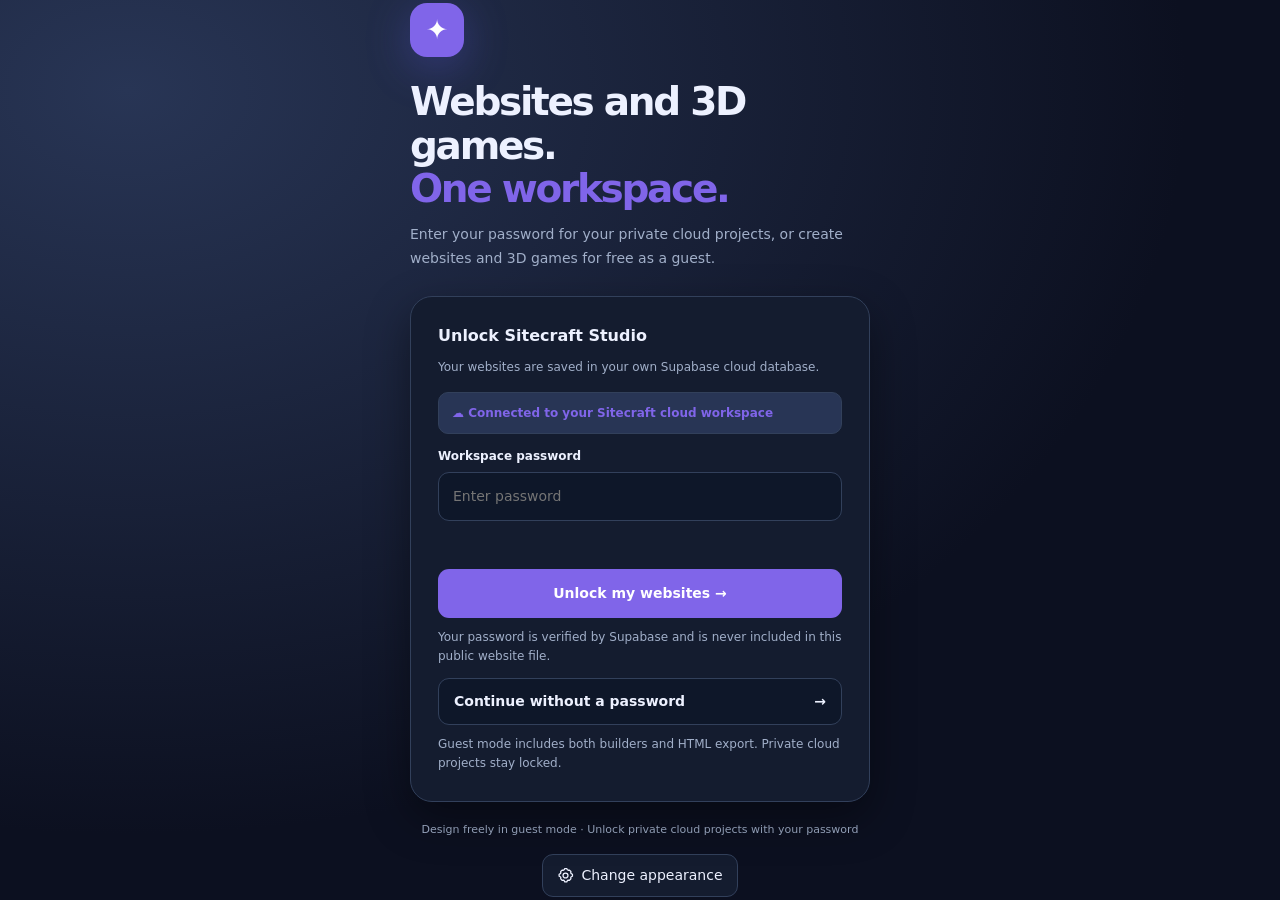
==== commit 8cdcaa0d: "Rename index (15).html to index.html" ====
--- a/index.html
+++ b/index.html
@@ -3,10 +3,461 @@
 <head>
 <meta charset="utf-8"><meta name="viewport" content="width=device-width,initial-scale=1">
 <title>Sitecraft Studio — Customisable workspace</title>
-<link rel="stylesheet" href="assets/sitecraft-style-1.css">
-
-<link rel="stylesheet" href="assets/sitecraft-style-2.css">
-<link rel="stylesheet" href="assets/sitecraft-pro.css">
+<style>
+:root{color-scheme:dark;--bg:#0b1020;--panel:#11182a;--panel2:#151e32;--border:#2b344b;--muted:#919db7;--text:#f4f5ff;--purple:#9d83ff;--mint:#69e6bf;--shadow:0 18px 55px #0008}*{box-sizing:border-box}html,body{margin:0;height:100%}body{font:13px/1.5 Inter,ui-sans-serif,system-ui,-apple-system,BlinkMacSystemFont,"Segoe UI",sans-serif;background:var(--bg);color:var(--text);overflow:hidden}button,input,textarea,select{font:inherit}button{color:inherit;cursor:pointer}button:disabled{opacity:.4;cursor:not-allowed}input,textarea,select{outline:0}button:focus-visible,input:focus-visible,textarea:focus-visible,select:focus-visible{outline:2px solid #b3a3ff;outline-offset:2px}button{transition:background .14s,border .14s}button svg{height:17px;width:17px;flex-shrink:0;stroke:currentColor;stroke-width:1.85;fill:none;stroke-linecap:round;stroke-linejoin:round}svg{pointer-events:none}.app{height:100vh;height:100dvh;display:grid;grid-template-columns:265px minmax(400px,1fr) 292px;grid-template-rows:65px minmax(0,1fr)}.top{grid-column:1/-1;background:#101627;border-bottom:1px solid #293149;display:flex;justify-content:space-between;align-items:center;padding:0 18px;gap:14px;z-index:5}.top-left,.top-right,.top-center{display:flex;align-items:center;gap:11px;min-width:0}.top-left{width:310px}.top-center{flex:1;justify-content:center}.top-right{justify-content:flex-end}.logo{height:35px;width:35px;flex-shrink:0;background:linear-gradient(145deg,#9c7cff,#4bdcce);display:grid;place-items:center;border-radius:11px;box-shadow:0 4px 22px #7763ed47}.logo svg{height:21px;width:21px}.brand{font-size:16px;font-weight:900;letter-spacing:-.65px;white-space:nowrap}.brand em{font-style:normal;color:#b4a6ff}.app-name{width:174px;background:transparent;color:#eeeefd;border:1px solid transparent;border-radius:8px;padding:7px 9px;font-size:12px;font-weight:700;text-overflow:ellipsis}.app-name:hover,.app-name:focus{background:#1a2338;border-color:#485678}.save-pill{display:flex;gap:6px;align-items:center;color:#85d4ae;font-size:11px;white-space:nowrap}.save-dot{height:7px;width:7px;border-radius:50%;background:#69d4a5}.btn{display:inline-flex;align-items:center;justify-content:center;gap:7px;background:#222c43;color:#e9edfe;border:1px solid #39445e;border-radius:10px;padding:9px 12px;white-space:nowrap;font-weight:700;font-size:12px}.btn:hover{background:#303c57;border-color:#697898}.btn.primary{background:linear-gradient(120deg,#8566fa,#ad7afd);border-color:#b19dff;box-shadow:0 5px 17px #745af444;color:white}.btn.primary:hover{filter:brightness(1.1)}.btn.plain{background:transparent;border-color:transparent;color:#aeb9d0}.btn.plain:hover{background:#242e44;color:#fff}.btn.sm{padding:7px 9px}.btn.sq{padding:0;width:34px;height:34px}.btn.active{background:#534585;color:#fff;border-color:#9381eb}.btn.danger{color:#ffb8c3}.tool-group{display:flex;gap:5px;border-right:1px solid #333b51;padding-right:10px}.editor-sidebar{display:flex;flex-direction:column;min-height:0;background:#12192b;border-right:1px solid var(--border)}.tab-row{display:flex;padding:13px 11px 0;gap:4px;border-bottom:1px solid var(--border)}.tab{flex:1;border:0;border-bottom:2px solid transparent;background:none;color:#8593b1;padding:11px 0;font-size:11px;font-weight:800}.tab:hover{color:#fff}.tab.active{border-color:#a78dff;color:#d4caff}.side-head{padding:22px 19px 13px}.eyebrow{font-size:10px;letter-spacing:1.7px;text-transform:uppercase;font-weight:850;color:#9ea6c6}.side-head h2,.inspector-head h2{font-size:21px;letter-spacing:-.8px;margin:5px 0}.desc{font-size:11px;color:#8e9bb4;line-height:1.6;margin:0}.side-scroll{overflow:auto;min-height:0;padding:0 14px 20px;flex:1}.side-scroll::-webkit-scrollbar,.property-scroll::-webkit-scrollbar,.workspace::-webkit-scrollbar{width:8px;height:8px}.side-scroll::-webkit-scrollbar-thumb,.property-scroll::-webkit-scrollbar-thumb,.workspace::-webkit-scrollbar-thumb{background:#47516b;border-radius:8px}.sidebar-section-heading{display:flex;align-items:center;justify-content:space-between;margin:13px 1px 10px;color:#8d9abb;font-size:10px;font-weight:850;letter-spacing:1.3px;text-transform:uppercase}.side-list{display:flex;flex-direction:column;gap:7px}.page-row{min-height:47px;border:1px solid #303c57;background:#1a2339;border-radius:10px;padding:6px 7px;display:flex;align-items:center;gap:7px}.page-row.active{border-color:#9e88ff;background:#49397466;box-shadow:inset 3px 0 #a58cfb}.page-pick{display:flex;align-items:center;gap:9px;flex:1;min-width:0;background:transparent;border:0;text-align:left;padding:3px}.page-ic{color:#b3a4ff;display:grid;place-items:center}.page-ic svg{height:16px;width:16px}.page-pick span:last-child{min-width:0}.page-pick strong{display:block;font-size:12px;overflow:hidden;text-overflow:ellipsis;white-space:nowrap}.page-pick small{font-size:10px;color:#9aa6c0;display:block;overflow:hidden;text-overflow:ellipsis;white-space:nowrap}.subtle-icon{height:27px;width:26px;padding:0;display:grid;place-items:center;background:transparent;border:0;border-radius:7px;color:#8e9cbb}.subtle-icon:hover{background:#394563;color:white}.subtle-icon svg{width:15px;height:15px}.mini-link{color:#bca9ff;background:none;border:0;padding:5px 3px;font-weight:750;font-size:11px}.mini-link:hover{color:white}.subbox{padding:14px;background:#1b2439;border:1px dashed #424e6d;border-radius:12px;color:#aeb7ce;font-size:11px;line-height:1.75;margin-top:18px}.subbox strong{color:white}.subbox svg{vertical-align:middle;color:#ad9cfb}.full{width:100%}.block-search{border:1px solid #313e5c;background:#0d1426;color:#fff;width:100%;border-radius:10px;padding:11px 12px;margin:4px 0 18px}.block-group{display:grid;grid-template-columns:repeat(2,minmax(0,1fr));gap:9px}.block-choice{background:#1d273d;border:1px solid #354160;color:#e5ebfb;border-radius:12px;min-height:93px;display:flex;flex-direction:column;align-items:flex-start;justify-content:center;gap:8px;text-align:left;padding:12px;cursor:grab}.block-choice:hover{border-color:#9b85ff;background:#31294d}.block-choice:active{cursor:grabbing}.block-choice .block-choice-icon{width:33px;height:33px;display:grid;place-items:center;color:#beaaff;background:#8c6dff25;border-radius:9px}.block-choice strong{font-size:11px}.block-choice small{color:#93a0bc;font-size:10px}.layer-row{width:100%;display:flex;align-items:center;gap:9px;background:#1d273a;border:1px solid #303c55;border-radius:9px;padding:10px 9px;text-align:left;font-size:11px;margin-bottom:7px}.layer-row.active{background:#47397770;border-color:#a58bff}.layer-row span{flex:1;overflow:hidden;white-space:nowrap;text-overflow:ellipsis}.layer-row svg{width:14px;height:14px;color:#b7a7ff}.layer-row small{font-size:9px;color:#8190b0}.workspace-shell{position:relative;display:flex;flex-direction:column;min-width:0;min-height:0;background:#0b1020}.canvas-bar{height:55px;display:flex;align-items:center;justify-content:space-between;padding:0 18px;gap:12px;background:#141c2d;border-bottom:1px solid #2c3650;flex:none}.canvas-breadcrumb{display:flex;gap:8px;align-items:center;font-size:12px;white-space:nowrap;overflow:hidden;text-overflow:ellipsis}.canvas-breadcrumb span{color:#8997b5}.canvas-breadcrumb strong{color:#eee8ff}.bar-actions{display:flex;align-items:center;gap:7px}.zoom-readout{color:#aab6d1;font-size:11px;width:40px;text-align:center}.workspace{flex:1;overflow:auto;padding:38px 35px 100px;background-image:radial-gradient(#3b455d78 .8px,transparent .9px);background-size:17px 17px;background-color:#0d1322;min-width:0;min-height:0}.artboard-holder{position:relative;margin:0 auto;transition:width .12s,height .12s}.artboard{width:1080px;transform-origin:top left;position:absolute;top:0;left:0;overflow:hidden;box-shadow:0 20px 90px #0009,0 0 0 1px #fff3;background:#fff;touch-action:pan-y}.artboard.show-grid:before{content:"";position:absolute;inset:0;z-index:0;pointer-events:none;background-image:linear-gradient(#7772 1px,transparent 1px),linear-gradient(90deg,#7772 1px,transparent 1px);background-size:20px 20px}.artboard-element{position:absolute;cursor:move;user-select:none;border:1px solid transparent;display:flex;overflow:visible;touch-action:none}.artboard-element .object-content{width:100%;height:100%;display:flex;align-items:center;min-width:0;min-height:0;overflow:hidden;pointer-events:none;white-space:pre-wrap;overflow-wrap:anywhere}.artboard-element .object-content>a,.artboard-element .object-content>div{pointer-events:none}.artboard-element img{height:100%;width:100%;object-fit:cover;pointer-events:none;user-select:none}.artboard-element:hover{outline:1px solid #aa96ffab;outline-offset:2px}.artboard-element.selected{outline:2px solid #876bff;outline-offset:1px;z-index:100!important}.artboard-element.editing .object-content{pointer-events:auto;cursor:text;user-select:text}.artboard-element.editing{cursor:text}.handle{position:absolute;width:12px;height:12px;background:white;border:2px solid #8167f3;border-radius:3px;z-index:15}.handle.br{bottom:-7px;right:-7px;cursor:nwse-resize}.handle.b{bottom:-7px;left:calc(50% - 6px);cursor:ns-resize}.handle.r{top:calc(50% - 6px);right:-7px;cursor:ew-resize}.object-label{position:absolute;left:0;bottom:calc(100% + 9px);font-size:11px;padding:5px 8px;border-radius:7px;background:#7258dd;color:#fff;white-space:nowrap;font-weight:800;box-shadow:0 4px 10px #0004}.empty-stage{position:absolute;top:185px;left:50%;transform:translateX(-50%);text-align:center;color:#667087;width:440px;max-width:85%;pointer-events:none}.empty-art-icon{width:60px;height:60px;display:grid;place-items:center;margin:0 auto 17px;background:#ece9ff;color:#8c72fc;border-radius:20px}.empty-art-icon svg{width:26px;height:26px}.empty-stage h3{font-size:24px;color:#333955;letter-spacing:-1px;margin:0 0 8px}.empty-stage p{font-size:13px;line-height:1.65}.floating-tools{position:absolute;left:50%;bottom:18px;transform:translateX(-50%);display:flex;align-items:center;gap:6px;background:#19233aee;border:1px solid #53617c;padding:7px;border-radius:13px;box-shadow:0 10px 36px #0008;white-space:nowrap;z-index:2;backdrop-filter:blur(12px)}.property-panel{background:#151c2f;border-left:1px solid var(--border);display:flex;flex-direction:column;min-height:0}.inspector-head{padding:22px 19px 17px;border-bottom:1px solid var(--border)}.property-scroll{overflow:auto;flex:1;padding:17px 17px 36px}.section-title{color:#a6b1cf;font-size:10px;letter-spacing:1.4px;font-weight:900;text-transform:uppercase;margin:21px 0 13px}.section-title:first-child{margin-top:0}.field{margin:0 0 15px}.field label{font-size:11px;font-weight:750;color:#c0c9df;display:block;margin:0 0 6px}.field input:not([type=checkbox]):not([type=color]):not([type=file]),.field select,.field textarea{background:#0e1628;color:#f5f7ff;border:1px solid #34415e;border-radius:9px;padding:10px 11px;width:100%;font-size:12px;min-width:0}.field textarea{min-height:85px;resize:vertical;line-height:1.6}.field select{appearance:auto}.field input[type=color]{width:44px;height:36px;background:#12192b;border:1px solid #3a4662;border-radius:8px;padding:3px;cursor:pointer}.field small{font-size:10px;color:#8896b3;display:block;margin-top:5px;line-height:1.5}.field-grid{display:grid;grid-template-columns:1fr 1fr;gap:9px}.field-grid .field{margin-bottom:12px}.color-field{display:flex;align-items:center;gap:9px}.color-field code{color:#c1c9e2;font-size:11px}.control-foot{display:flex;flex-wrap:wrap;gap:7px;border-top:1px solid #34405a;padding-top:18px;margin-top:15px}.control-foot .btn{flex:1}.no-selection{text-align:center;border:1px dashed #444e69;border-radius:14px;padding:35px 15px;margin-top:20px}.no-selection svg{width:32px;height:32px;color:#a58cf9;margin-bottom:14px}.no-selection strong{display:block;font-size:14px}.no-selection p{color:#9ca9c3;font-size:11px;line-height:1.65}.info-tip{font-size:11px;color:#9ba8be;line-height:1.7;background:#1d283f;border:1px solid #34435f;padding:12px;border-radius:11px;margin-top:16px}.info-tip b{color:#fff}.modal-backdrop{position:fixed;inset:0;background:#070a15d9;z-index:30;display:none;align-items:center;justify-content:center;padding:20px;backdrop-filter:blur(7px)}.modal-backdrop.show{display:flex}.modal{background:#151d31;border:1px solid #46516e;border-radius:20px;box-shadow:0 30px 110px #000c;width:min(920px,95vw);max-height:90vh;display:flex;flex-direction:column;overflow:hidden}.modal-head{display:flex;align-items:center;justify-content:space-between;gap:10px;padding:22px 24px;border-bottom:1px solid #333e58}.modal-head h2{margin:0;font-size:22px;letter-spacing:-.8px}.modal-inner{overflow:auto;padding:24px}.template-grid{display:grid;grid-template-columns:repeat(3,minmax(0,1fr));gap:16px}.template-tile{background:#1d273f;border:1px solid #3b4660;border-radius:13px;padding:10px;text-align:left;min-width:0}.template-tile:hover{border-color:#a38cff;background:#283451}.template-thumb{height:155px;border-radius:8px;position:relative;overflow:hidden;padding:19px 16px}.template-thumb .fakebar{width:70%;height:6px;border-radius:6px;background:currentColor;opacity:.35;margin-bottom:23px}.template-thumb .fakeheadline{height:13px;width:75%;border-radius:9px;background:currentColor;margin-bottom:10px}.template-thumb .fakeheadline.short{width:51%}.template-thumb .fakebtn{width:62px;height:18px;border-radius:5px;background:#9a7bfb;margin-top:19px}.template-thumb .fakeart{position:absolute;right:-27px;bottom:-40px;width:132px;height:132px;border-radius:38px;background:linear-gradient(35deg,#977effa8,#b5f9ffbb);transform:rotate(-23deg)}.template-tile strong{display:block;margin:11px 5px 2px;font-size:13px}.template-tile small{display:block;margin:0 5px 9px;color:#9da9c4}.modal-note{font-size:11px;color:#b1bed6;margin:0 0 16px;line-height:1.65}.preview-modal{width:min(1280px,97vw);height:min(900px,95vh)}.preview-body{background:#0d1322;flex:1;min-height:0;display:flex;justify-content:center;padding:17px;overflow:auto}.preview-body iframe{border:0;background:white;width:100%;height:100%;box-shadow:0 12px 40px #0008}.preview-body iframe.mobile{width:390px;max-width:100%;flex:none}.preview-body iframe.tablet{width:768px;max-width:100%;flex:none}.hidden{display:none!important}.toast{position:fixed;left:50%;bottom:82px;transform:translateX(-50%);background:#29384e;color:white;padding:11px 17px;border-radius:11px;border:1px solid #52647c;box-shadow:var(--shadow);z-index:60;display:none;max-width:90vw;text-align:center;font-size:12px}.toast.show{display:block}.mobile-toggle{display:none}
+@media(max-width:1400px){.app{grid-template-columns:245px minmax(300px,1fr) 268px}.brand{font-size:14px}.top-left{width:270px}.app-name{width:132px}.top{padding:0 11px;gap:7px}.btn{padding:8px 9px}.workspace{padding:30px 23px 95px}}@media(max-width:1080px){.app{grid-template-columns:230px minmax(290px,1fr)}.property-panel{position:absolute;right:0;top:65px;bottom:0;z-index:7;width:min(292px,80vw);box-shadow:-14px 0 40px #0009}.property-panel:not(.open){display:none}.mobile-toggle{display:inline-flex}.top-center .tool-group{display:none}.top-left{width:auto}.top-right .save-pill{display:none}}@media(max-width:700px){.app{grid-template-columns:1fr;grid-template-rows:61px 1fr}.editor-sidebar{position:absolute;top:61px;bottom:0;left:0;width:min(260px,86vw);z-index:9;box-shadow:14px 0 50px #000a}.editor-sidebar:not(.open){display:none}.top-center{display:none}.top-left .app-name{width:125px}.top .btn.export-label{font-size:0;gap:0}.top .btn.export-label svg{height:18px;width:18px}.workspace{padding:24px 17px 90px}.canvas-bar{padding:0 10px}.floating-tools{bottom:14px}.top-right{gap:5px}.top{padding:0 9px}}
+<!-- exported page styles generated separately -->
+
+/* Rich widgets */
+.widget-placeholder{width:100%;height:100%;display:grid;place-items:center;background:#eceffa;color:#676c84;border-radius:10px;font-size:16px;text-align:center}.widget-list{margin:0;width:100%;padding-left:1.5em;line-height:1.6}.widget-quote{width:100%;margin:0;font-size:1em;line-height:1.4}.widget-quote footer,.widget-quote small{display:block;font-size:.58em;opacity:.75;margin-top:15px}.widget-card{display:flex;flex-direction:column;justify-content:center;width:100%;height:100%;gap:12px}.widget-card .emoji{font-size:39px}.widget-card strong,.widget-card b{font-size:1em;line-height:1.2}.widget-card p{font-size:.65em;line-height:1.5;font-weight:400;margin:0}.widget-icon{display:grid;place-items:center;width:100%;height:100%}.widget-gallery{display:grid;grid-template-columns:repeat(3,minmax(0,1fr));gap:10px;width:100%;height:100%;overflow:hidden}.widget-gallery img{width:100%;height:100%;object-fit:cover;border-radius:9px}.widget-gallery a{display:block;min-width:0;min-height:0;overflow:hidden}.widget-gallery .widget-placeholder{grid-column:span 3}.widget-social{display:flex;align-items:center;gap:10px;flex-wrap:wrap;width:100%}.widget-social a,.widget-social span{background:#e9e7fb;color:#4336aa;padding:9px 13px;border-radius:9px;text-decoration:none;font-weight:700;font-size:14px}.widget-progress{width:100%;height:100%;border-radius:inherit;overflow:hidden;background:inherit}.widget-progress span{display:block;height:100%;border-radius:inherit}.widget-form{width:100%;height:100%;display:flex;flex-direction:column;justify-content:space-around;gap:10px;overflow:auto;font-size:14px;color:inherit}.widget-form label,.widget-form .widget-field,.widget-field{display:flex;flex-direction:column;gap:5px;min-width:0;font-size:14px;font-weight:600;color:inherit;width:100%}.widget-form label div,.widget-field input,.widget-field textarea,.widget-field select,.widget-form input,.widget-form textarea,.widget-form select{display:block;border:1px solid #dfe3ee;border-radius:8px;padding:11px;background:white;color:#212b42;width:100%;min-height:39px;font:inherit;font-weight:400}.widget-form textarea,.widget-field textarea{min-height:75px;resize:vertical}.widget-form button,.widget-form .fake-submit{font:inherit;border:0;background:#6554d9;color:white;font-weight:750;padding:12px;border-radius:8px;display:block;text-align:center;cursor:pointer}.widget-form-status{font-size:12px;line-height:1.4;color:#444d78}.widget-check,.widget-checkbox{display:flex;align-items:center;gap:12px;width:100%;height:100%;font-size:inherit}.widget-checkbox input{width:19px;height:19px}.widget-faq{width:100%;height:100%;overflow:auto}.widget-faq details,.widget-faq>div{padding:11px 13px;border-bottom:1px solid #e3e5ed;text-align:left}.widget-faq summary{cursor:pointer;list-style:revert;font-weight:700;font-size:16px}.widget-faq>div{display:flex;justify-content:space-between;font-size:16px;font-weight:700}.widget-faq p{font-size:14px;line-height:1.5;margin:14px 0}.widget-tabs{width:100%;height:100%;display:flex;flex-direction:column;gap:14px}.widget-tabs>div:first-child,.widget-tab-buttons{display:flex;gap:8px;border-bottom:1px solid #e7e7ef;flex-wrap:wrap}.widget-tabs b,.widget-tab-buttons button{padding:10px 14px;border:0;background:transparent;color:inherit;font-size:15px;cursor:pointer}.widget-tabs .on,.widget-tab-buttons [aria-selected=true]{border-bottom:3px solid #6958d8;color:#5846c4}.widget-tabs p,.widget-tab-panel{font-size:16px;line-height:1.6;margin:0;padding:4px}.widget-tab-panel[hidden]{display:none!important}.widget-table,.widget-table-scroller{width:100%;height:100%;border-collapse:collapse}.widget-table-scroller{overflow:auto}.widget-table th,.widget-table td{padding:13px;border:1px solid #e1e2ec;font-size:15px;text-align:left}.widget-table th{background:#eeecfa}.widget-stats{display:flex;align-items:center;justify-content:space-around;gap:10px;width:100%;height:100%}.widget-stats>div{text-align:center;display:flex;flex-direction:column;gap:4px}.widget-stats strong{font-size:36px}.widget-stats small{font-size:13px}.widget-pricing{display:flex;flex-direction:column;gap:10px;width:100%;height:100%;font-size:15px;overflow:auto}.widget-pricing>b,.widget-pricing>strong{font-size:24px}.widget-pricing .price{font-size:36px;font-weight:850}.widget-pricing p{font-size:14px;margin:0 0 3px}.widget-pricing span{font-size:14px}.widget-pricing em,.widget-pricing>a{margin-top:auto;padding:11px;text-align:center;color:white;background:#6a57d8;border-radius:9px;font-style:normal;text-decoration:none;font-weight:700}.widget-countdown{width:100%;height:100%;display:flex;align-items:center;justify-content:center;flex-direction:column;gap:3px}.widget-countdown small{font-size:14px}.widget-countdown strong{font-size:29px;letter-spacing:2px}.custom-html-frame,.site-item iframe:not(.site-video){width:100%;height:100%;border:0;border-radius:inherit}.site-item audio{width:100%}.widget-link{color:inherit;text-decoration:underline;text-underline-offset:4px}.site-item[data-kind="spacer"]{pointer-events:none}
+
+
+
+.sc-paybutton{display:grid;place-items:center;width:100%;height:100%;border:0;background:transparent;color:inherit;font:inherit;cursor:pointer;font-weight:800}.sc-paybutton:disabled{opacity:.7}.sc-commerce-status{display:block;font-size:12px;color:inherit;opacity:.86}.sc-com-form{height:100%}.sc-com-form label{font-weight:650}.widget-product{height:100%;width:100%;display:flex;flex-direction:column;gap:9px;font-size:15px}.widget-product-image{height:49%;width:100%;display:grid;place-items:center;background:#e8eaf4;border-radius:12px;color:#7c8499;overflow:hidden}.widget-product-image img{object-fit:cover;width:100%;height:100%}.widget-product strong,.widget-product b{font-size:20px}.widget-product .product-price,.widget-product>strong{font-size:26px;font-weight:850}.widget-product p{font-size:14px;line-height:1.5;margin:0}.widget-product a,.widget-product>span{margin-top:auto;background:#6754d4;text-decoration:none;color:#fff;text-align:center;padding:12px;border-radius:10px;font-weight:700}.widget-search{display:flex;align-items:center;width:100%;height:100%;gap:10px;background:#f3f4fc;color:#7e879b;padding:8px 14px;border-radius:inherit}.widget-search input{flex:1;min-width:0;background:transparent;border:0;outline:0;color:#222a45;font:inherit}.widget-search button{background:#6c58db;border:0;color:#fff;padding:8px 13px;border-radius:8px;cursor:pointer;font-size:21px}.widget-search small{position:absolute;font-size:12px;top:100%;left:5px;color:#c04954}.widget-carousel{width:100%;height:100%;position:relative;overflow:hidden;display:grid;place-items:center;border-radius:inherit}.widget-carousel img{width:100%;height:100%;object-fit:cover}.widget-carousel .widget-slide{display:none}.widget-carousel .widget-slide.active{display:block}.widget-carousel button,.widget-carousel>span{position:absolute;top:50%;transform:translateY(-50%);background:#16172e99;border:0;border-radius:50%;width:41px;height:41px;font-size:27px;display:grid;place-items:center;color:#fff;cursor:pointer}.widget-carousel-prev{left:13px}.widget-carousel-next{right:13px}.widget-popup{display:flex;width:100%;height:100%}.widget-popup-trigger,.widget-popup-preview{width:100%;height:100%;border:0;background:transparent;color:inherit;font:inherit;display:grid;place-items:center;cursor:pointer}.widget-popup dialog{width:min(490px,90vw);max-height:75vh;overflow:auto;padding:36px;background:#fff;color:#222b44;border:1px solid #e1e2ed;border-radius:19px;box-shadow:0 25px 90px #0005}.widget-popup dialog::backdrop{background:#14172899}.widget-popup dialog h2{font-size:26px;margin:0 25px 18px 0}.widget-popup dialog p{font-size:17px;line-height:1.55;white-space:pre-wrap}.widget-popup-close{position:absolute;top:13px;right:15px;background:#f1eff8;border:0;border-radius:50%;width:34px;height:34px;cursor:pointer;font-size:22px}.widget-popup dialog:not([open]){display:none}
+@media(max-width:700px){.site-item[data-kind="carousel"]{height:255px!important}.site-item[data-kind="product"]{min-height:485px!important}.site-item[data-kind="popup"]{height:55px!important}.site-item[data-kind="search"]{height:62px!important}}
+
+/* Sitecraft Studio 3 – calmer, beginner-first visual language */
+:root{color-scheme:light;--bg:#eff2f9;--panel:#fff;--panel2:#f8f9fe;--border:#e2e6f1;--muted:#6b7590;--text:#1b2341;--purple:#735bdd;--mint:#15b88a;--shadow:0 16px 45px #24254c18}
+body{background:#eef1f8;color:#19223a;font-size:13px}.app{grid-template-columns:282px minmax(375px,1fr) 308px;grid-template-rows:68px minmax(0,1fr)}
+.top{background:#fff;border-bottom:1px solid #e3e6ef;color:#1c2440;box-shadow:0 3px 15px #252a4910}.logo{background:linear-gradient(135deg,#6954e6,#aa8cff);box-shadow:0 6px 18px #725de42f}.brand{font-size:17px;letter-spacing:-.8px}.brand em{color:#6e55df}.app-name{color:#4e5671;background:#f5f6fb;border:1px solid #e8eaf4;padding:8px 9px;font-size:12px}.app-name:hover,.app-name:focus{background:#fff;border-color:#a69ae8}.save-pill{color:#3e876e}.save-dot{background:#18bd8e}.btn{background:#fff;color:#3d4967;border:1px solid #e1e4ef;border-radius:10px;padding:9px 12px;box-shadow:0 1px 2px #15213d08;font-weight:750}.btn:hover{background:#f3f2ff;border-color:#c1b7ff}.btn.plain{background:transparent;border-color:transparent;box-shadow:none}.btn.plain:hover{background:#f0effb;color:#5a4bc3}.btn.primary{background:#6d57df;border-color:#6d57df;color:#fff;box-shadow:0 5px 17px #6d57df2a}.btn.primary:hover{background:#5a43d8}.btn.danger{color:#c74659;border-color:#f2dbe1}.btn:disabled{opacity:.45}.add-top{background:#f2efff;border-color:#ded8ff;color:#6650d2}.top-right{gap:9px}.top-left{width:375px;gap:10px}.top-center{min-width:110px}.tool-group{border:1px solid #e8e9f2;border-radius:9px}.editor-sidebar{background:#fff;border-right:1px solid #e4e7f1;box-shadow:1px 0 7px #d6dbe513}.persistent-pages{padding:18px 15px 14px;background:#fff;border-bottom:1px solid #e7e9f2}.persistent-title{display:flex;align-items:center;justify-content:space-between;font-size:10px;font-weight:850;letter-spacing:1.5px;color:#737f98;padding:0 3px 11px}.persistent-title button{background:#edeaff;border:1px solid #ded8ff;color:#6d55d8;border-radius:8px;padding:5px 9px;font-size:11px;font-weight:800}.persistent-title button:hover{background:#e5deff}.page-rail{max-height:153px;overflow-y:auto;display:flex;flex-direction:column;gap:4px}.rail-page{width:100%;min-height:42px;display:flex;gap:10px;align-items:center;text-align:left;background:transparent;border:1px solid transparent;border-radius:9px;padding:6px 9px;color:#47536d}.rail-page:hover{background:#f7f7fd}.rail-page.active{background:#f0edff;color:#5141c1;border-color:#e3ddff}.rail-page-icon{width:29px;height:29px;border-radius:8px;background:#f1f2fa;color:#69718f;display:grid;place-items:center;flex-shrink:0;font-size:19px}.rail-page.active .rail-page-icon{background:#ded8ff;color:#5843d1}.rail-page-icon svg{width:16px;height:16px;stroke:currentColor;stroke-width:1.9;fill:none}.rail-page-copy{min-width:0;flex:1;display:flex;flex-direction:column}.rail-page-copy strong{font-size:12px;white-space:nowrap;overflow:hidden;text-overflow:ellipsis}.rail-page-copy small{font-size:10px;color:#929bb0}.rail-chevron{font-size:19px;color:#9ca7ba}.tab-row{background:#fff;padding:12px 14px 0;gap:7px;border-bottom:1px solid #e7e9f3}.tab{color:#8b96af;font-size:12px;padding:10px 0;border-bottom:2px solid transparent}.tab.active{color:#6551d8;border-color:#7058e4}.tab:hover{color:#594ac0}.side-head{padding:16px 18px 12px}.eyebrow{color:#9ca1b5;font-weight:850;letter-spacing:1.4px}.side-head h2,.inspector-head h2{color:#212941;margin:3px 0 4px;font-size:21px;letter-spacing:-.8px}.desc{color:#7d87a0;font-size:11px}.side-scroll{padding:0 14px 28px}.block-search{background:#f8f9fc;color:#222a47;border:1px solid #dfe3ee;border-radius:10px;margin:2px 0 16px;padding:12px}.block-search:focus{outline:2px solid #a799ff}.palette-section{margin:0 0 23px}.palette-title{font-size:10px;text-transform:uppercase;color:#919ab0;letter-spacing:1.25px;font-weight:850;margin:4px 2px 11px}.block-group{display:grid;grid-template-columns:repeat(2,minmax(0,1fr));gap:9px}.block-choice{background:#fff;color:#303954;border:1px solid #e5e7f0;border-radius:12px;min-height:83px;display:flex;flex-direction:column;align-items:flex-start;justify-content:flex-start;gap:6px;padding:11px;box-shadow:0 2px 6px #21254c06}.block-choice:hover{background:#f7f5ff;border-color:#b5a7f5;transform:translateY(-1px)}.block-choice .block-choice-icon{background:#f0edff;color:#735ade;border-radius:9px;width:31px;height:31px}.block-choice strong{font-size:11px}.block-choice small{color:#8b94aa;line-height:1.35;font-size:10px}.preset-list{display:flex;flex-direction:column;gap:6px}.preset-choice{display:grid;grid-template-columns:25px 1fr;grid-template-rows:auto auto;column-gap:10px;text-align:left;padding:10px;border:1px solid #dedff0;background:#fbfaff;border-radius:10px;color:#313c59}.preset-choice:hover{border-color:#a89af1;background:#f3efff}.preset-choice>span{grid-row:span 2;background:#ebe4ff;border-radius:8px;display:grid;place-items:center;color:#6950d2}.preset-choice strong{font-size:11px}.preset-choice small{font-size:10px;color:#8790a5}.sidebar-section-heading,.section-title{color:#79839a}.page-row,.layer-row{background:#fff;border:1px solid #e6e9f2;color:#273453}.page-row.active,.layer-row.active{background:#f1eeff;border-color:#bdb0ff}.page-pick,.page-pick strong{color:#29334f}.page-pick small{color:#929bb0}.page-ic{background:#eeecfa;color:#7564d8}.subbox,.info-tip{background:#f7f7ff;border:1px solid #e3e0f9;border-radius:12px;color:#69748e;line-height:1.6}.subbox strong,.info-tip b{color:#5952aa}.no-selection{color:#65708b}.workspace-shell{background:#edf1f8}.canvas-bar{background:#fff;border-bottom:1px solid #e2e6ef;color:#728099}.canvas-breadcrumb strong{color:#2c3652}.workspace{background:radial-gradient(circle at 45% 30%,#f7f8ff,#eaedf6 75%)}.artboard{box-shadow:0 16px 55px #2831512b,0 0 0 1px #d7dce9}.artboard.show-grid:before{background-image:linear-gradient(#aeb5c321 1px,transparent 1px),linear-gradient(90deg,#aeb5c321 1px,transparent 1px)}.artboard-element.selected{outline:2px solid #765fe9;outline-offset:0}.object-label{background:#7159df}.floating-tools{background:#fff;box-shadow:0 11px 32px #27305330;border:1px solid #dee1ee;color:#3c4563;bottom:16px;padding:7px 9px}.floating-tools .btn{border:0;background:#f5f5fb}.floating-tools .btn.primary{background:#6d55dd;color:#fff}.floating-tools .btn.plain{background:transparent}.floating-label{padding:0 8px;font-size:10px;color:#9ca5b7;font-weight:800;letter-spacing:.2px}.property-panel{background:#fff;border-left:1px solid #e3e7f0}.inspector-head{padding:19px 18px 17px;border-bottom:1px solid #e6e9f2}.property-scroll{padding:17px 18px 32px}.field label{color:#4f5a75;font-size:11px;font-weight:750}.field input:not([type=checkbox]):not([type=color]):not([type=file]),.field textarea,.field select{background:#fff;color:#24304b;border:1px solid #dfe3ee;border-radius:9px;padding:10px 11px;box-shadow:0 1px 2px #17214108}.field input:focus,.field textarea:focus,.field select:focus{border-color:#9e8bef;outline:1px solid #a998fb}.field small{color:#8c96ab}.field input[type=color]{background:#fff;border-color:#dfe4ee}.color-field{background:#f8f9fc;border-color:#e6e8f1}.color-field code{color:#6b7690}.transparent-toggle{display:flex!important;gap:7px;align-items:center;margin-top:9px!important;font-size:11px!important;font-weight:500!important}.transparent-toggle input{accent-color:#6d57df}.modal-backdrop{background:#11172d9c}.modal{background:#fff;color:#232d48;border:1px solid #e4e7f0;box-shadow:0 25px 90px #10193445}.modal-head{border-color:#e6e9f2}.modal-head h2{color:#202943}.template-tile{color:#283252}.toast{background:#27304c;color:#fff}
+@media(max-width:1400px){.app{grid-template-columns:260px minmax(330px,1fr) 280px}.top-left{width:330px}}@media(max-width:1100px){.app{grid-template-columns:245px minmax(290px,1fr)}.property-panel{top:68px;width:min(306px,85vw);box-shadow:-14px 0 35px #2126432a}.top-left{width:auto}}@media(max-width:700px){.app{grid-template-columns:1fr;grid-template-rows:61px minmax(0,1fr)}.editor-sidebar{top:61px;width:min(290px,86vw);box-shadow:12px 0 30px #21264338}.top .add-top{font-size:0;gap:0}.top .add-top:before{content:'+';font-size:20px}.top-left .brand{display:none}.floating-label{display:none}.floating-tools .btn{padding:9px 10px}.floating-tools{gap:1px}.top-right{gap:4px}.top-right .btn{padding:9px 8px}.property-panel{top:61px}}
+
+
+/* ─── Sitecraft Cloud library + login ─── */
+.cloud-gate,.cloud-library{position:fixed;inset:0;z-index:90;overflow:auto;font:14px/1.5 Inter,ui-sans-serif,system-ui,-apple-system,"Segoe UI",sans-serif}
+.cloud-gate{background:radial-gradient(ellipse 60% 60% at 15% 5%,#4b36af80,transparent),radial-gradient(ellipse 50% 50% at 95% 90%,#19879a55,transparent),#11162c;display:flex;align-items:center;justify-content:center;padding:30px 18px;color:#edf0ff}
+.cloud-gate.hidden{display:none}.cloud-gate-inner{width:min(460px,100%)}
+.cloud-gate-logo{height:54px;width:54px;border-radius:17px;display:grid;place-items:center;background:linear-gradient(145deg,#8b70ff,#44d6c8);color:white;font-size:27px;font-weight:900;box-shadow:0 10px 45px #6964fd4f;margin-bottom:23px}
+.cloud-gate h1{font-size:39px;letter-spacing:-2.3px;line-height:1.12;font-weight:850;margin:0 0 12px}
+.cloud-gate h1 span{color:#aa9bff}.cloud-gate .gate-sub{color:#b1b9d1;font-size:14px;line-height:1.7;margin:0 0 25px}
+.cloud-auth-card{border:1px solid #394467;padding:27px;border-radius:22px;background:linear-gradient(160deg,#ffffff11,#ffffff07);box-shadow:0 22px 80px #0507165e;backdrop-filter:blur(20px)}
+.cloud-auth-card label{display:block;font-weight:750;font-size:12px;color:#dae0fb;margin:13px 0 7px}
+.cloud-auth-card input{width:100%;border:1px solid #515e80;background:#0d162e;color:#fff;border-radius:11px;padding:13px 14px;font-size:14px}
+.cloud-auth-card input:focus{border-color:#aa9aff;outline:2px solid #735ae950}
+.cloud-auth-card button[type=submit]{width:100%;margin-top:21px;background:linear-gradient(120deg,#7759ec,#aa83ff);border:0;border-radius:11px;padding:14px;color:#fff;font-weight:850;font-size:14px;cursor:pointer}
+.cloud-auth-card button:disabled{opacity:.6}.cloud-auth-card .gate-error{color:#ffb4bf;font-size:12px;min-height:18px;margin-top:9px}
+.cloud-auth-card p{color:#91a1c1;font-size:12px;line-height:1.6;margin:10px 0 0}.cloud-gate-foot{text-align:center;color:#93a1c3;font-size:11px;margin:20px 0 0}
+.cloud-gate-foot a,.cloud-auth-card a{color:#ad9cff;text-decoration:none}
+body:not(.unlocked) .app{visibility:hidden}
+.cloud-library{display:none;background:#f5f7fc;z-index:80;color:#24304b;padding:0}
+.cloud-library.show{display:block}.cloud-library button{cursor:pointer}
+.cloud-lib-header{height:77px;background:#fff;border-bottom:1px solid #e6e9f3;display:flex;align-items:center;justify-content:space-between;padding:0 max(24px,calc((100vw - 1190px)/2));gap:16px}
+.cloud-lib-brand{display:flex;gap:12px;align-items:center;font-size:17px;font-weight:850;letter-spacing:-.6px}
+.cloud-lib-brand-mark{height:38px;width:38px;border-radius:12px;background:linear-gradient(145deg,#805feb,#43c7c0);color:white;display:grid;place-items:center;font-size:23px}
+.cloud-lib-header-right{display:flex;align-items:center;gap:10px}.cloud-lib-btn{border:1px solid #dce2ee;border-radius:10px;background:#fff;color:#34405f;padding:10px 14px;font-weight:750;font-size:12px}
+.cloud-lib-btn.primary{background:#735adf;color:white;border-color:#735adf}.cloud-lib-btn:hover{filter:brightness(.97)}
+.cloud-lib-main{max-width:1190px;padding:45px 25px 90px;margin:auto}
+.cloud-lib-greeting{font-size:11px;font-weight:850;letter-spacing:1.5px;color:#8171d2;text-transform:uppercase}
+.cloud-lib-title{font-size:38px;line-height:1.08;letter-spacing:-1.9px;margin:8px 0 9px;font-weight:850}.cloud-lib-sub{font-size:14px;color:#7e8ba1;margin:0}
+.cloud-lib-banner{margin:30px 0 33px;padding:21px 24px;background:linear-gradient(115deg,#2f2869,#6e55c6);color:white;display:flex;align-items:center;justify-content:space-between;gap:20px;border-radius:18px}
+.cloud-lib-banner strong{font-size:17px;display:block}.cloud-lib-banner small{font-size:12px;display:block;opacity:.78;margin-top:3px}
+.cloud-lib-banner button{padding:11px 16px;background:#fff;border:0;border-radius:9px;color:#4936a1;font-weight:850;white-space:nowrap}
+.cloud-lib-row{display:flex;justify-content:space-between;align-items:center;gap:15px;margin:0 0 17px}.cloud-lib-row h2{font-size:18px;margin:0}
+.cloud-lib-search{border:1px solid #dfe4f0;background:#fff;border-radius:10px;padding:12px 15px;width:min(300px,50vw);color:#222b45}
+.cloud-project-grid{display:grid;grid-template-columns:repeat(3,minmax(0,1fr));gap:20px}
+.cloud-project-card{border:1px solid #e1e5f0;background:#fff;border-radius:16px;overflow:hidden;box-shadow:0 7px 28px #222c4e0a;transition:box-shadow .15s,transform .15s}
+.cloud-project-card:hover{transform:translateY(-2px);box-shadow:0 16px 40px #29356118}
+.cloud-card-preview{height:145px;position:relative;background:linear-gradient(125deg,#dcd7fb,#f0efff 52%,#d5f9f3);display:flex;align-items:center;justify-content:center;overflow:hidden}
+.cloud-faux-window{width:75%;height:74%;border:4px solid #fff;border-radius:8px;background:#ffffffcc;box-shadow:0 6px 30px #554d962e;padding:12px}.cloud-faux-window i{display:inline-block;width:6px;height:6px;border-radius:50%;background:#af9ff3;margin:0 2px}
+.cloud-faux-window div{width:59%;height:11px;background:#cbc5f5;border-radius:4px;margin:15px 0 8px}.cloud-faux-window b{display:block;width:75%;height:6px;border-radius:4px;background:#e6e5f5}.cloud-faux-window em{display:block;background:#9275e9;width:45px;height:14px;border-radius:4px;margin-top:11px}
+.cloud-card-icon{position:absolute;bottom:12px;right:15px;color:#6d5ad1;font-size:30px}
+.cloud-card-info{padding:18px 19px 12px}.cloud-card-info h3{font-size:16px;margin:0 0 4px;white-space:nowrap;overflow:hidden;text-overflow:ellipsis}.cloud-card-info p{font-size:11px;color:#8793a9;margin:0}
+.cloud-card-buttons{display:flex;gap:6px;padding:0 15px 15px;align-items:center}
+.cloud-open-btn{background:#eeeafa;color:#6046c9;border:0;border-radius:9px;padding:11px 13px;font-weight:850;font-size:12px;flex:1;display:flex;justify-content:space-between}
+.cloud-mini-btn{background:#f7f8fc;border:1px solid #e8ebf3;border-radius:9px;color:#5b6280;width:38px;height:36px;font-size:18px}
+.cloud-mini-btn.danger{color:#c85e75}.cloud-mini-btn:hover{background:#eeeefa}
+.cloud-empty{grid-column:1/-1;text-align:center;border:2px dashed #dfe3f2;border-radius:19px;padding:75px 15px;background:#ffffff9c}
+.cloud-empty>div{display:grid;place-items:center;font-size:31px;background:#eeeafb;border-radius:16px;color:#745ddc;width:60px;height:60px;margin:0 auto 17px}
+.cloud-empty h3{font-size:21px;letter-spacing:-.5px;margin:0}.cloud-empty p{color:#8995a9;max-width:450px;margin:8px auto 19px}
+.cloud-lib-footer{border-top:1px solid #e3e7f1;margin-top:34px;padding-top:20px;display:flex;gap:12px;align-items:center;flex-wrap:wrap}.cloud-lib-footer span{font-size:12px;color:#8b96ab}
+#myWebsitesBtn{border:1px solid #dfe4ef;background:#f6f7fb;color:#5749a0;border-radius:10px;padding:8px 10px;font-weight:800;font-size:11px;white-space:nowrap}
+#saveCloudBtn,#cloudCopyBtn{border:1px solid #dee2ee;background:#f9faff;color:#6653c2;border-radius:9px;padding:7px 10px;font-size:11px;font-weight:750;white-space:nowrap}
+#saveCloudBtn:hover,#cloudCopyBtn:hover,#myWebsitesBtn:hover{background:#eae7ff}
+@media(max-width:1100px){#cloudCopyBtn{display:none}.cloud-project-grid{grid-template-columns:repeat(2,minmax(0,1fr))}.cloud-lib-main{padding-top:30px}}
+@media(max-width:740px){.cloud-project-grid{grid-template-columns:1fr}.cloud-lib-main{padding:27px 17px 80px}.cloud-lib-title{font-size:30px}.cloud-lib-banner{flex-direction:column;align-items:flex-start;padding:20px}.cloud-lib-header{padding:0 16px}.cloud-lib-brand{font-size:13px}.cloud-lib-header-right .cloud-lib-btn:first-child{display:none}.cloud-lib-banner button{width:100%}.cloud-lib-row{flex-direction:column;align-items:stretch}.cloud-lib-search{width:100%}.cloud-gate h1{font-size:32px}#myWebsitesBtn{font-size:0;padding:6px 8px}#myWebsitesBtn:after{content:'☷';font-size:19px}#saveCloudBtn{display:none}}
+
+
+
+/* Sitecraft extra components */
+.sc-featuregrid,.sc-team,.sc-steps,.sc-logos{width:100%;height:100%;display:grid;grid-auto-flow:column;grid-auto-columns:minmax(0,1fr);gap:15px;align-items:stretch}.sc-featuregrid article,.sc-team article,.sc-steps article{background:#ffffffc2;border:1px solid #dcddeb;border-radius:15px;padding:16px;display:flex;flex-direction:column;align-items:flex-start;justify-content:center;gap:9px;min-width:0;overflow:hidden}.sc-featuregrid article>span{font-size:35px}.sc-featuregrid b,.sc-team b,.sc-steps b{font-size:21px;line-height:1.2}.sc-featuregrid small,.sc-team small,.sc-steps small{font-size:14px;font-weight:400;line-height:1.4;opacity:.8}.sc-team article{align-items:center;text-align:center}.sc-avatar{height:105px;width:105px;border-radius:50%;background:#e7e2fb;display:grid;place-items:center;font-size:54px;overflow:hidden}.sc-avatar img{width:100%;height:100%;object-fit:cover}.sc-timeline{height:100%;width:100%;display:flex;flex-direction:column;justify-content:space-around;overflow:auto}.sc-timeline article{display:flex;align-items:stretch;gap:18px;border-left:4px solid #896cf0;padding:3px 8px 13px 21px;min-height:55px}.sc-timeline article>b{font-size:18px;width:85px;flex-shrink:0;color:#6b55c4}.sc-timeline article>div{display:flex;flex-direction:column;gap:3px}.sc-timeline strong{font-size:17px}.sc-timeline small{font-size:14px;line-height:1.35}.sc-steps article>span{font-size:22px;font-weight:850;color:#fff;background:#7159dd;border-radius:50%;width:48px;height:48px;display:grid;place-items:center}.sc-logos{display:flex;flex-wrap:wrap;align-items:center;justify-content:space-evenly;gap:22px}.sc-logos b{color:#48506b;font-size:22px;letter-spacing:.3px}.sc-notice{width:100%;line-height:1.4}.sc-flip{display:flex;align-items:center;justify-content:center;flex-direction:column;gap:15px;width:100%;height:100%;text-align:center;cursor:pointer}.sc-flip small{font-size:13px;opacity:.7}.sc-flip-action{appearance:none;border:0;background:transparent;color:inherit;width:100%;height:100%;cursor:pointer;font:inherit;padding:10px}.sc-compare{position:relative;width:100%;height:100%;overflow:hidden;background:#dfe4f1;--split:50%;border-radius:inherit}.sc-compare img{position:absolute;inset:0;width:100%;height:100%;object-fit:cover}.sc-compare img.sc-after{clip-path:inset(0 calc(100% - var(--split)) 0 0)}.sc-compare-left,.sc-compare-right{position:absolute;bottom:20px;background:#151a2dca;color:#fff;padding:7px 10px;font:700 13px system-ui;border-radius:8px}.sc-compare-left{left:16px}.sc-compare-right{right:16px}.sc-compare-line{position:absolute;left:var(--split);top:0;bottom:0;width:3px;background:#fff;box-shadow:0 0 5px #000a;pointer-events:none}.sc-compare input[type=range]{position:absolute;inset:0;width:100%;height:100%;opacity:.01;cursor:ew-resize;margin:0}.sc-media-empty{height:100%;display:grid;place-items:center;color:#535b77;font-size:18px;text-align:center}.sc-rating{width:100%;display:flex;flex-direction:column;gap:4px;align-items:center;justify-content:center}.sc-rating>b{font-size:18px}.sc-rating>div{font-size:36px;letter-spacing:5px;color:#ecae20}.sc-rating button{border:0;background:none;color:#d1d3dc;padding:1px 3px;font-size:34px;cursor:pointer}.sc-rating button.on{color:#f3b335}.sc-rating small{font-size:12px}.sc-quiz{height:100%;width:100%;display:flex;flex-direction:column;justify-content:center;gap:10px}.sc-quiz>b{font-size:20px;margin-bottom:7px}.sc-choice,.sc-quiz button{display:block;width:100%;border:1px solid #d2d2eb;background:#ffffffb8;border-radius:10px;padding:10px 14px;text-align:left;font-size:15px;color:#292b49}.sc-quiz button{cursor:pointer}.sc-quiz button.correct{border-color:#26956c;background:#d7f8e7}.sc-quiz button.wrong{border-color:#df715f;background:#ffe2de}.sc-quiz output{font-size:14px;line-height:1.4}.sc-calculator{display:flex;flex-direction:column;justify-content:center;align-items:flex-start;gap:13px;width:100%;height:100%}.sc-calculator b{font-size:22px}.sc-calculator small{font-size:15px}.sc-calculator strong{font-size:39px;color:#6851d3}.sc-calculator input{max-width:150px;border:1px solid #c9cbe0;border-radius:10px;padding:10px;font-size:18px}.sc-code{display:flex;flex-direction:column;gap:8px;width:100%;height:100%;overflow:auto}.sc-code pre{white-space:pre-wrap;overflow-wrap:anywhere;margin:0;font:inherit;flex:1}.sc-code button,.sc-code>span{border:1px solid #5f6a8b;background:#313955;color:#fff;border-radius:8px;align-self:flex-end;padding:8px 13px;cursor:pointer;font-size:14px}.sc-barchart{display:flex;flex-direction:column;justify-content:space-evenly;gap:8px;width:100%;height:100%}.sc-barchart>div{display:grid;grid-template-columns:90px minmax(0,1fr) 46px;align-items:center;gap:10px}.sc-barchart small{font-size:14px}.sc-barchart i{height:22px;border-radius:10px;background:#dfe0ef;overflow:hidden}.sc-barchart em{display:block;height:100%;border-radius:10px}.sc-barchart b{font-size:15px;text-align:right}.sc-cookie{width:100%;height:100%;display:flex;align-items:center;justify-content:space-between;gap:16px}.sc-cookie span{font-size:17px;flex:1}.sc-cookie b,.sc-cookie button{background:#6755cf;color:#fff;border-radius:9px;padding:11px 16px;font:700 14px system-ui;border:0;white-space:nowrap;cursor:pointer}.sc-cookie-placeholder{border:1px dashed #aaaacb;border-radius:10px;padding:12px}.site-item[data-kind=download] .site-button{font-weight:750}.site-item[hidden]{display:none!important}
+@media(max-width:700px){.sc-featuregrid,.sc-team,.sc-steps{display:flex;flex-direction:column;height:auto}.sc-team article{min-height:200px}.sc-featuregrid article,.sc-steps article{min-height:150px}.sc-timeline{max-height:none;overflow:visible}.sc-compare{min-height:260px}.sc-cookie{flex-wrap:wrap;gap:8px}.sc-cookie span{width:100%;flex:unset}.site-item[data-kind="featuregrid"],.site-item[data-kind="team"],.site-item[data-kind="steps"]{height:auto!important;min-height:0!important}.site-item[data-kind="beforeafter"]{height:275px!important}.site-item[data-kind="quiz"],.site-item[data-kind="calculator"],.site-item[data-kind="timeline"]{min-height:260px!important}.site-item[data-kind="barchart"]{min-height:240px!important}}
+
+
+/* Sitecraft Studio 5.0 elements, styles and guest-mode interface */
+.sc-fixed-cloud{padding:11px 13px;border:1px solid #426b65;background:#1a46484a;border-radius:10px;color:#8df3c9;font-size:12px;font-weight:800;margin:15px 0 8px}
+.sc-guest-start{width:100%;margin-top:12px;background:#283253;border:1px solid #566080;border-radius:11px;color:#f7f7ff;padding:12px 15px;font-weight:800;display:flex;justify-content:space-between;align-items:center}
+.sc-guest-start:hover{background:#38456f}
+.sc-variant-choice .sc-preset-color{height:30px;width:33px;border-radius:9px;border:1px solid;display:grid;place-items:center}
+.sc-variant-choice .sc-preset-color svg{height:16px;width:16px}.sc-guest #myWebsitesBtn{background:#fff7e8;border-color:#e9d8ad;color:#79552e}
+.site-item[data-hover=lift]:hover{translate:0 -4px;transition:translate .2s,box-shadow .2s}.site-item[data-hover=grow]:hover{scale:1.035;transition:scale .2s}.site-item[data-hover=glow]:hover{filter:drop-shadow(0 5px 18px #8c6bff88);transition:filter .2s}
+.sc-tool,.sc-listcheck,.sc-toggle{width:100%;height:100%;padding:12px;display:flex;flex-direction:column;justify-content:center;gap:10px;overflow:auto}
+.sc-tool h3,.sc-listcheck h3{margin:0;font-size:1.15em}.sc-tool strong{font-size:1.75em;overflow-wrap:anywhere}.sc-tool small,.sc-tool output,.sc-toggle p{font-size:.76em;opacity:.8}.sc-tool input,.sc-tool textarea,.sc-tool select{width:100%;border:1px solid #c9cee3;border-radius:9px;padding:9px;background:#ffffff;color:#26304c;font:inherit;min-width:0}.sc-tool textarea{min-height:80px;resize:vertical}
+.sc-tool button,.sc-buttonrow a,.sc-toggle summary{border:1px solid #d6d8e5;border-radius:9px;padding:10px 13px;background:#fff;color:#343456;font:inherit;cursor:pointer}.sc-tool button:hover{background:#ece8ff}.sc-tool button.sc-picked{background:#d4fae8;border-color:#15a77c}.sc-tool-actions{display:flex;flex-wrap:wrap;gap:10px;justify-content:center}.sc-tool-actions button{min-width:60px}.sc-tool label{font-size:.8em;display:flex;flex-direction:column;gap:5px}.sc-tool progress{width:100%;accent-color:#7460df}
+.sc-listcheck label{display:flex;align-items:center;gap:10px;font-size:.85em;padding:7px 2px}.sc-listcheck input{width:20px;height:20px;accent-color:#7057e8;flex-shrink:0}.sc-listcheck label:has(input:checked){text-decoration:line-through;opacity:.55}.sc-opt,.sc-filter-item{background:#ffffffa8;padding:8px 12px;border-radius:9px;border:1px solid #dbdcef;font-size:.78em}
+.sc-toggle summary{font-weight:750}.sc-toggle p{line-height:1.6}.sc-ring{width:100%;height:100%;display:flex;flex-direction:column;justify-content:center;align-items:center;position:relative;gap:2px}.sc-ring:before{position:absolute;content:'';width:min(83%,210px);aspect-ratio:1;border-radius:50%;background:conic-gradient(var(--ring,#7057db) var(--percent,70%),#c8c8dd 0);-webkit-mask:radial-gradient(farthest-side,transparent 72%,#000 74%);mask:radial-gradient(farthest-side,transparent 72%,#000 74%)}.sc-ring strong{font-size:2.6em;z-index:1}.sc-ring small{font-size:.7em;z-index:1}
+.sc-agenda,.sc-menu,.sc-skillbars,.sc-status{width:100%;height:100%;display:flex;flex-direction:column;justify-content:space-around;gap:10px;overflow:auto}.sc-agenda>div{display:flex;gap:18px;align-items:center;border-bottom:1px solid #c6c6d85e;padding:8px}.sc-agenda>div>b{font-size:.85em;min-width:76px}.sc-agenda span{display:flex;flex-direction:column}.sc-agenda small,.sc-menu small{font-size:.75em;opacity:.75}.sc-crumbs{display:flex;gap:9px;align-items:center;flex-wrap:wrap;font-size:.85em}.sc-crumbs a{color:inherit;text-decoration:none}.sc-crumbs a:hover{text-decoration:underline}
+.sc-ticker{width:100%;height:100%;overflow:hidden;display:flex;align-items:center;white-space:nowrap}.sc-ticker>span{animation:sc-ticker 16s linear infinite;display:inline-block;padding-left:100%}@keyframes sc-ticker{to{transform:translateX(-100%)}}@media(prefers-reduced-motion:reduce){.sc-ticker>span{animation:none;padding-left:0;white-space:normal}}
+.sc-avatarstack,.sc-buttonrow{width:100%;height:100%;display:flex;gap:10px;align-items:center;flex-wrap:wrap;overflow:auto}.sc-avatarstack span{height:60px;width:60px;border-radius:50%;background:#dcdaff;color:#40378f;display:grid;place-items:center;font-size:1.6em;border:3px solid white}.sc-avatarstack b{font-size:.8em;margin-left:9px}.sc-buttonrow a,.sc-buttonrow span{display:inline-block;padding:12px 15px;background:#eae8ff;border-radius:12px;color:#413789;text-decoration:none;font-size:.82em}.sc-info-grid,.sc-metrics{width:100%;height:100%;display:grid;grid-template-columns:repeat(auto-fit,minmax(140px,1fr));gap:10px;overflow:auto}.sc-info-grid article,.sc-info-grid>div,.sc-metrics>div{background:#ffffffb3;border:1px solid #d8d8e7;border-radius:14px;padding:15px;display:flex;flex-direction:column;justify-content:center;gap:8px;min-width:0}.sc-info-grid span{font-size:1.8em}.sc-info-grid b{font-size:1em}.sc-info-grid small,.sc-metrics small{font-size:.72em;opacity:.7}.sc-metrics strong{font-size:1.85em}
+.sc-status>div{display:flex;justify-content:space-between;gap:12px;align-items:center;border-bottom:1px solid #dfe0ea;padding:10px}.sc-status span{background:#d7f9e6;border-radius:20px;padding:6px 10px;color:#167a4b;font-size:.7em;font-weight:800}.sc-skillbars label{display:flex;flex-direction:column;gap:7px;font-size:.8em}.sc-skillbars i{width:100%;height:13px;border-radius:20px;background:#e3e1f0;overflow:hidden}.sc-skillbars em{display:block;height:100%;border-radius:20px}.sc-menu>div{padding:10px;border-bottom:1px solid #e2dfdb}.sc-menu b{display:flex;gap:16px;justify-content:space-between}.sc-menu small{display:block;margin-top:5px}.sc-bigquote{height:100%;margin:0;display:flex;flex-direction:column;justify-content:center;gap:14px}.sc-bigquote footer,.sc-bigquote small{font-size:.65em;opacity:.65}
+@media(max-width:700px){.site-item[data-kind=compareplans],.site-item[data-kind=menucards],.site-item[data-kind=infocards],.site-item[data-kind=metriccards]{min-height:220px!important}.sc-info-grid,.sc-metrics{grid-template-columns:repeat(2,minmax(0,1fr))}.sc-tool h3{font-size:1.2em}.sc-ticker>span{animation-duration:20s}}
+
+/* Keep the cloud access button clickable alongside editor controls. */
+.top-left{flex:0 0 455px;width:455px;min-width:0}.top-left .brand{white-space:nowrap;flex-shrink:0}.top-left .app-name{width:135px;min-width:95px;flex:1 1 135px}.top-left #myWebsitesBtn{flex:0 0 auto}
+@media(max-width:1400px){.top-left{flex:0 0 335px;width:335px}.top-left .brand{display:none}.top-left .app-name{width:122px;min-width:95px}}
+@media(max-width:1100px){.top-left{flex:1 1 auto;width:auto}.top-left .app-name{width:114px;min-width:65px;max-width:114px}}
+@media(max-width:700px){.top-left .app-name{display:none}.top-left #myWebsitesBtn{font-size:0;max-width:74px}.top-left #myWebsitesBtn:after{content:'Cloud';font-size:11px}.top-left{gap:5px}}
+
+/* ── SITECRAFT APPEARANCE SYSTEM ──
+   Controls editor chrome, authentication and project library only.
+   Exported website artboards keep their separately designed colours. */
+:root,[data-sc-theme="midnight"]{
+  color-scheme:dark;
+  --sc-bg:#0c1020;--sc-surface:#141c2f;--sc-raised:#1d2940;--sc-input:#0e1729;
+  --sc-border:#32405b;--sc-text:#edf1ff;--sc-muted:#a1afc9;--sc-hover:#303f5e;
+  --sc-soft:#283555;--sc-editor-bg:#10192b;--sc-paper-outline:#556580;
+  --sc-shadow:0 16px 44px #0006;--sc-accent:#8065e9;--sc-on-accent:#fff;
+}
+[data-sc-theme="obsidian"]{
+  color-scheme:dark;--sc-bg:#090b10;--sc-surface:#15171d;--sc-raised:#222630;--sc-input:#0e1118;
+  --sc-border:#3a3e4a;--sc-text:#fafbff;--sc-muted:#aeb3c1;--sc-hover:#343844;
+  --sc-soft:#242734;--sc-editor-bg:#0e1118;--sc-paper-outline:#707481;--sc-shadow:0 18px 48px #000a;
+}
+[data-sc-theme="ocean"]{
+  color-scheme:dark;--sc-bg:#071922;--sc-surface:#0e2633;--sc-raised:#183748;--sc-input:#0a202b;
+  --sc-border:#30556a;--sc-text:#e9faff;--sc-muted:#a1bfcd;--sc-hover:#245066;
+  --sc-soft:#1b4052;--sc-editor-bg:#0b202c;--sc-paper-outline:#5b8498;--sc-shadow:0 18px 48px #00141aaa;
+}
+[data-sc-theme="forest"]{
+  color-scheme:dark;--sc-bg:#0b1918;--sc-surface:#152725;--sc-raised:#203b36;--sc-input:#0f211e;
+  --sc-border:#36594f;--sc-text:#e9fff6;--sc-muted:#a4c2b6;--sc-hover:#305348;
+  --sc-soft:#27473d;--sc-editor-bg:#10251f;--sc-paper-outline:#52796b;--sc-shadow:0 18px 48px #001c0baa;
+}
+[data-sc-theme="dusk"]{
+  color-scheme:dark;--sc-bg:#1b1324;--sc-surface:#281c35;--sc-raised:#3a294c;--sc-input:#21162c;
+  --sc-border:#584267;--sc-text:#fff0ff;--sc-muted:#d1bad8;--sc-hover:#513760;
+  --sc-soft:#40304d;--sc-editor-bg:#24182c;--sc-paper-outline:#7b6587;--sc-shadow:0 18px 48px #130919aa;
+}
+[data-sc-theme="daylight"]{
+  color-scheme:light;--sc-bg:#edf1f9;--sc-surface:#ffffff;--sc-raised:#f4f6fb;--sc-input:#fbfcff;
+  --sc-border:#cbd3e3;--sc-text:#18233a;--sc-muted:#52627d;--sc-hover:#e4e9f5;
+  --sc-soft:#e7ecf8;--sc-editor-bg:#e4eaf5;--sc-paper-outline:#a9b4ca;--sc-shadow:0 14px 45px #1c35672a;
+}
+html body{background:var(--sc-bg);color:var(--sc-text)}
+.app .top,.app .editor-sidebar,.app .property-panel,.app .canvas-bar,.app .workspace-shell,
+.app .floating-tools{background:var(--sc-surface);color:var(--sc-text);border-color:var(--sc-border)}
+.app .top,.app .canvas-bar{border-bottom:1px solid var(--sc-border)}
+.app .editor-sidebar{border-right:1px solid var(--sc-border)}.app .property-panel{border-left:1px solid var(--sc-border)}
+.app .workspace{background-color:var(--sc-editor-bg);background-image:radial-gradient(var(--sc-border) .8px,transparent .95px)}
+[data-sc-workspace="grid"] .app .workspace{background-image:linear-gradient(var(--sc-border) 1px,transparent 1px),linear-gradient(90deg,var(--sc-border) 1px,transparent 1px);background-size:25px 25px}
+[data-sc-workspace="plain"] .app .workspace{background-image:none}
+.app .artboard{box-shadow:var(--sc-shadow),0 0 0 1px var(--sc-paper-outline)}
+.app .btn,.app .page-row,.app .block-choice,.app .layer-row,.app .subbox,.app .info-tip,
+.app .no-selection,.app .floating-tools,.app .subtle-icon:hover{
+  background:var(--sc-raised);color:var(--sc-text);border-color:var(--sc-border)}
+.app .btn:hover,.app .block-choice:hover,.app .page-row:hover,.app .layer-row:hover,
+.app .btn.plain:hover{background:var(--sc-hover);color:var(--sc-text)}
+.app .btn.primary,.app .btn.primary:hover{background:var(--sc-accent);border-color:var(--sc-accent);color:var(--sc-on-accent)}
+.app .btn.plain,.app .btn.sq.plain{background:transparent;color:var(--sc-muted);border-color:transparent}
+.app .btn.active,.app .page-row.active,.app .layer-row.active{background:var(--sc-soft);border-color:var(--sc-accent);color:var(--sc-text)}
+.app .block-choice .block-choice-icon,.app .page-ic,.app .layer-row svg,.app .mini-link,
+.app .logo,.app .brand em{color:var(--sc-accent)}
+.app .logo{background:var(--sc-soft);box-shadow:none}
+.app .tab-row,.app .inspector-head,.app .control-foot{border-color:var(--sc-border)}
+.app .tab,.app .eyebrow,.app .sidebar-section-heading,.app .section-title,
+.app .desc,.app .save-pill,.app .zoom-readout,.app .page-pick small,
+.app .block-choice small,.app .no-selection p,.app .info-tip,
+.app .canvas-breadcrumb span,.app .subbox,.app .field small,
+.app .field label,.app .color-field code,.app .side-head{color:var(--sc-muted)}
+.app .tab.active,.app .tab:hover,.app .mini-link:hover{color:var(--sc-accent)}
+.app .tab.active{border-bottom-color:var(--sc-accent)}
+.app .side-head h2,.app .inspector-head h2,.app .canvas-breadcrumb strong,
+.app .page-pick strong,.app .block-choice strong,.app .no-selection strong{color:var(--sc-text)}
+.app .field input:not([type=checkbox]):not([type=color]):not([type=file]),
+.app .field select,.app .field textarea,.app .block-search,.app .app-name,
+.app .field input[type=color]{background:var(--sc-input);color:var(--sc-text);border-color:var(--sc-border)}
+.app .app-name{background:transparent}.app .app-name:hover,.app .app-name:focus{background:var(--sc-raised)}
+.app input::placeholder,.cloud-library input::placeholder{color:var(--sc-muted);opacity:.85}
+.app #myWebsitesBtn,.app #saveCloudBtn,.app #cloudCopyBtn{background:var(--sc-raised);color:var(--sc-text);border-color:var(--sc-border)}
+.app #myWebsitesBtn:hover,.app #saveCloudBtn:hover,.app #cloudCopyBtn:hover{background:var(--sc-hover)}
+.app .save-dot{background:var(--sc-accent)}
+.app button:focus-visible,.cloud-library button:focus-visible{outline:2px solid var(--sc-accent);outline-offset:3px}
+.cloud-library{background:var(--sc-bg);color:var(--sc-text)}
+.cloud-lib-header{background:var(--sc-surface);border-color:var(--sc-border)}
+.cloud-lib-title,.cloud-lib-row h2,.cloud-lib-brand,.cloud-project-card h3,
+.cloud-empty h3{color:var(--sc-text)}
+.cloud-lib-sub,.cloud-card-info p,.cloud-empty p,.cloud-lib-footer span{color:var(--sc-muted)}
+.cloud-lib-greeting{color:var(--sc-accent)}
+.cloud-lib-btn,.cloud-lib-search,.cloud-project-card,.cloud-mini-btn,.cloud-empty{
+  background:var(--sc-surface);color:var(--sc-text);border-color:var(--sc-border);box-shadow:var(--sc-shadow)}
+.cloud-lib-btn:hover,.cloud-mini-btn:hover{background:var(--sc-hover)}
+.cloud-lib-btn.primary,.cloud-lib-banner button,.cloud-open-btn{background:var(--sc-accent);border-color:var(--sc-accent);color:var(--sc-on-accent)}
+.cloud-lib-banner{background:linear-gradient(120deg,var(--sc-soft),var(--sc-raised));border:1px solid var(--sc-border);color:var(--sc-text)}
+.cloud-lib-banner button:hover,.cloud-lib-btn.primary:hover,.cloud-open-btn:hover{filter:brightness(1.1)}
+.cloud-card-preview{background:linear-gradient(125deg,var(--sc-raised),var(--sc-soft))}
+.cloud-card-icon{color:var(--sc-accent)}
+.cloud-faux-window{background:var(--sc-surface);border-color:var(--sc-border)}
+.cloud-faux-window div{background:var(--sc-accent)}.cloud-faux-window b{background:var(--sc-border)}
+.cloud-card-buttons{border-color:var(--sc-border)}.cloud-mini-btn.danger{color:#ed8b9d}
+.cloud-empty>div{background:var(--sc-soft);color:var(--sc-accent)}
+.cloud-lib-footer{border-color:var(--sc-border)}
+.cloud-lib-search:focus{outline:2px solid var(--sc-accent)}
+.cloud-lib-brand-mark,.cloud-gate-logo{background:var(--sc-accent);color:var(--sc-on-accent)}
+.cloud-lib-brand span[style]{background:var(--sc-soft)!important;color:var(--sc-accent)!important}
+.cloud-gate{background:radial-gradient(ellipse at 10% 10%,var(--sc-soft),transparent 65%),var(--sc-bg);color:var(--sc-text)}
+.cloud-gate h1{color:var(--sc-text)}.cloud-gate h1 span{color:var(--sc-accent)}
+.cloud-gate .gate-sub,.cloud-gate-foot,.cloud-auth-card p{color:var(--sc-muted)}
+.cloud-auth-card{background:var(--sc-surface);border-color:var(--sc-border);box-shadow:var(--sc-shadow)}
+.cloud-auth-card label{color:var(--sc-text)}
+.cloud-auth-card input,.sc-guest-start{background:var(--sc-input);border-color:var(--sc-border);color:var(--sc-text)}
+.cloud-auth-card button[type=submit]{background:var(--sc-accent);color:var(--sc-on-accent)}
+.sc-guest-start:hover{background:var(--sc-hover)}
+.sc-fixed-cloud{background:var(--sc-soft);border-color:var(--sc-border);color:var(--sc-accent)}
+.sc-guest #myWebsitesBtn{background:var(--sc-soft);border-color:var(--sc-border);color:var(--sc-text)}
+.modal{background:var(--sc-surface);border-color:var(--sc-border);color:var(--sc-text)}
+.modal-head{border-color:var(--sc-border)}.template-tile{background:var(--sc-raised);border-color:var(--sc-border);color:var(--sc-text)}
+.template-tile:hover{background:var(--sc-hover)}.template-tile small,.modal-note{color:var(--sc-muted)}
+.preview-body{background:var(--sc-bg)}
+[data-sc-density="compact"] .app .side-head{padding:13px 14px 8px}
+[data-sc-density="compact"] .app .page-row{min-height:39px}
+[data-sc-density="compact"] .app .block-choice{min-height:74px;padding:9px}
+[data-sc-density="compact"] .app .property-scroll{padding:11px}
+[data-sc-density="compact"] .app .field{margin-bottom:9px}
+[data-sc-density="compact"] .cloud-project-grid{gap:13px}
+[data-sc-density="compact"] .cloud-card-info{padding:12px 15px 9px}
+[data-sc-density="compact"] .cloud-lib-main{padding-top:25px}
+/* dedicated appearance dialog; above both login and private library */
+.sc-appearance-trigger{display:inline-flex;align-items:center;justify-content:center;gap:7px;white-space:nowrap}
+.sc-appearance-trigger svg{width:17px;height:17px;flex-shrink:0;fill:none;stroke:currentColor;stroke-width:1.8;stroke-linecap:round;stroke-linejoin:round}
+.cloud-gate .sc-appearance-trigger{border:1px solid var(--sc-border);background:var(--sc-surface);color:var(--sc-text);border-radius:11px;padding:10px 14px;margin-top:16px;cursor:pointer}
+.cloud-gate .sc-appearance-trigger:hover{background:var(--sc-hover)}
+.sc-appearance-overlay[hidden]{display:none!important}
+.sc-appearance-overlay{position:fixed;inset:0;z-index:150;display:flex;align-items:center;justify-content:center;padding:16px;background:#030713c9;backdrop-filter:blur(8px)}
+.sc-appearance-dialog{width:min(760px,100%);max-height:min(90vh,900px);overflow:auto;border-radius:21px;border:1px solid var(--sc-border);background:var(--sc-surface);color:var(--sc-text);box-shadow:0 32px 90px #0009}
+.sc-appearance-head{display:flex;align-items:start;justify-content:space-between;padding:24px 26px 19px;gap:16px;border-bottom:1px solid var(--sc-border)}
+.sc-appearance-kicker{color:var(--sc-accent);font-size:11px;letter-spacing:1.4px;font-weight:850;text-transform:uppercase}
+.sc-appearance-head h2{font-size:24px;margin:4px 0;letter-spacing:-.8px}.sc-appearance-head p{margin:4px 0 0;color:var(--sc-muted);font-size:12px}
+.sc-appearance-close{width:36px;height:36px;display:grid;place-items:center;flex-shrink:0;border:1px solid var(--sc-border);border-radius:10px;background:var(--sc-raised);color:var(--sc-text);font-size:24px;cursor:pointer}
+.sc-appearance-body{padding:20px 26px 25px}.sc-appearance-section{margin-bottom:23px}.sc-appearance-section>h3{font-size:13px;margin:0 0 13px}.sc-appearance-section>p{color:var(--sc-muted);font-size:12px;margin:-6px 0 14px}
+.sc-theme-list{display:grid;grid-template-columns:repeat(3,minmax(0,1fr));gap:10px}
+.sc-theme-card{background:var(--sc-raised);color:var(--sc-text);border:2px solid var(--sc-border);border-radius:13px;text-align:left;padding:9px;cursor:pointer;min-width:0}
+.sc-theme-card[aria-pressed="true"]{border-color:var(--sc-accent);box-shadow:0 0 0 2px var(--sc-accent)33}
+.sc-theme-card:hover{background:var(--sc-hover)}
+.sc-theme-preview{height:64px;border-radius:9px;display:flex;overflow:hidden;border:1px solid #7f8da845}
+.sc-theme-preview>div:first-child{width:27%;background:var(--card-surface);border-right:2px solid var(--card-line);padding:9px 5px}
+.sc-theme-preview>div:last-child{flex:1;background:var(--card-bg);padding:10px 12px}
+.sc-theme-preview i,.sc-theme-preview b{display:block;height:5px;background:var(--card-line);border-radius:5px;margin-bottom:7px}
+.sc-theme-preview i:nth-child(2){width:68%}.sc-theme-preview b{height:12px;width:65%;background:var(--sc-accent)}
+.sc-theme-name{display:flex;align-items:center;justify-content:space-between;font-weight:750;font-size:12px;padding:9px 3px 1px}.sc-theme-check{color:var(--sc-accent);font-weight:900}
+.sc-accent-row{display:flex;align-items:center;gap:10px;flex-wrap:wrap}.sc-accent-swatch{height:35px;width:35px;border-radius:11px;border:2px solid transparent;cursor:pointer;box-shadow:inset 0 0 0 3px #ffffff22}
+.sc-accent-swatch[aria-pressed="true"]{outline:2px solid var(--sc-text);outline-offset:2px}
+.sc-accent-custom{display:flex;align-items:center;gap:8px;margin-left:auto;color:var(--sc-muted);font-size:12px;font-weight:650}
+.sc-accent-custom input{height:35px;width:44px;border:1px solid var(--sc-border);border-radius:9px;background:var(--sc-raised);padding:3px;cursor:pointer}
+.sc-appearance-controls{display:grid;grid-template-columns:1fr 1fr;gap:12px}.sc-setting-box{background:var(--sc-raised);border:1px solid var(--sc-border);border-radius:13px;padding:12px 14px;display:grid;gap:8px}
+.sc-setting-box label{color:var(--sc-text);font-size:12px;font-weight:800}.sc-setting-box select{background:var(--sc-input);color:var(--sc-text);border:1px solid var(--sc-border);border-radius:9px;padding:9px 10px;font:inherit;width:100%}
+.sc-appearance-footer{display:flex;justify-content:space-between;align-items:center;gap:15px;padding:15px 26px;border-top:1px solid var(--sc-border)}
+.sc-appearance-footer small{color:var(--sc-muted);font-size:11px;line-height:1.5}
+.sc-reset-appearance{background:var(--sc-raised);color:var(--sc-text);border:1px solid var(--sc-border);border-radius:10px;font:700 12px system-ui;padding:10px 13px;cursor:pointer;white-space:nowrap}
+.sc-reset-appearance:hover{background:var(--sc-hover)}
+@media(max-width:1050px){#openAppearanceBtn span{display:none}#openAppearanceBtn{padding:9px}}
+@media(max-width:740px){.sc-appearance-head{padding:17px}.sc-appearance-body{padding:15px}.sc-appearance-footer{padding:14px}.sc-theme-list{grid-template-columns:repeat(2,minmax(0,1fr))}.sc-appearance-controls{grid-template-columns:1fr}.sc-accent-custom{margin-left:0}.sc-appearance-head h2{font-size:21px}}
+@media(max-width:390px){#openAppearanceBtn{width:30px;padding:7px}.sc-theme-preview{height:50px}}
+
+/* Ensure the newer, previously light-only editor navigation obeys the chosen palette. */
+.app .persistent-pages,.app .tab-row{background:var(--sc-surface);border-color:var(--sc-border);color:var(--sc-text)}
+.app .persistent-title,.app .palette-title,.app .floating-label{color:var(--sc-muted)}
+.app .persistent-title button{background:var(--sc-soft);border-color:var(--sc-border);color:var(--sc-accent)}
+.app .persistent-title button:hover{background:var(--sc-hover)}
+.app .rail-page,.app .rail-page-copy strong,.app .page-pick,.app .page-pick strong{color:var(--sc-text)}
+.app .rail-page:hover,.app .rail-page.active{background:var(--sc-soft);color:var(--sc-text);border-color:var(--sc-border)}
+.app .rail-page.active{border-color:var(--sc-accent)}
+.app .rail-page-icon,.app .page-ic,.app .block-choice .block-choice-icon,
+.app .preset-choice>span{background:var(--sc-soft);color:var(--sc-accent)}
+.app .rail-page.active .rail-page-icon{background:var(--sc-accent);color:var(--sc-on-accent)}
+.app .rail-page-copy small,.app .rail-chevron,.app .block-choice small,
+.app .preset-choice small{color:var(--sc-muted)}
+.app .preset-choice{background:var(--sc-raised);border-color:var(--sc-border);color:var(--sc-text)}
+.app .preset-choice:hover{background:var(--sc-hover);border-color:var(--sc-accent)}
+.app .block-choice{background:var(--sc-raised);color:var(--sc-text);border-color:var(--sc-border)}
+.app .block-choice:hover{background:var(--sc-hover);border-color:var(--sc-accent)}
+.app .color-field{background:var(--sc-raised);border-color:var(--sc-border)}
+.app .subbox strong,.app .info-tip b{color:var(--sc-text)}
+.app .no-selection{color:var(--sc-muted)}
+.app .floating-tools .btn{background:var(--sc-raised);color:var(--sc-text);border-color:var(--sc-border)}
+.app .floating-tools .btn.primary{background:var(--sc-accent);color:var(--sc-on-accent)}
+.app .floating-tools .btn.plain{background:transparent}
+.app .artboard.show-grid:before{background-image:linear-gradient(#aeb5c321 1px,transparent 1px),linear-gradient(90deg,#aeb5c321 1px,transparent 1px)}
+.app .modal-head h2{color:var(--sc-text)}
+@media (max-width:1650px){.top-left{flex:0 0 365px;width:365px}.top-left .brand{display:none}.top-left .app-name{max-width:113px;width:113px;min-width:92px}}
+@media (max-width:1100px){.top-left{flex:1 1 auto;width:auto}.top-left .app-name{max-width:100px;min-width:65px}}
+
+@media(max-width:740px){
+.cloud-lib-header-right .sc-appearance-trigger{display:inline-flex!important;align-items:center;justify-content:center;font-size:0;padding:9px 11px;min-width:36px}
+.cloud-lib-header-right #cloudLogoutBtn{display:inline-flex!important;align-items:center;justify-content:center;font-size:0;padding:10px 9px;min-width:34px}
+.cloud-lib-header-right #cloudLogoutBtn:after{content:'Exit';font-size:11px}
+.cloud-lib-header-right #cloudCloseLibrary{font-size:0;padding:10px 9px;min-width:42px}
+.cloud-lib-header-right #cloudCloseLibrary:after{content:'Back';font-size:11px}
+.cloud-lib-header-right{gap:5px}.cloud-lib-header{gap:6px}
+}
+
+
+/* Sitecraft Studio — cloud-to-Netlify publishing UI */
+.sc-publish-launch{border-color:#29ab92!important;background:linear-gradient(120deg,#128a77,#1fbaa2)!important;color:#fff!important;box-shadow:0 6px 18px #0aa98233;gap:7px}
+.sc-publish-launch:hover{filter:brightness(1.12)}
+.sc-publish-overlay{position:fixed;inset:0;z-index:12000;background:#040815cf;display:grid;place-items:center;padding:16px;overflow:auto}
+.sc-publish-overlay[hidden]{display:none!important}
+.sc-publish-panel{width:min(520px,100%);max-height:min(92dvh,820px);overflow:auto;border-radius:22px;background:var(--sc-surface,#151d31);color:var(--sc-text,#fff);border:1px solid var(--sc-border,#39455f);box-shadow:0 30px 100px #000b;padding:28px}
+.sc-publish-top{display:flex;justify-content:space-between;align-items:flex-start;gap:15px}
+.sc-publish-mark{display:grid;place-items:center;width:43px;height:43px;border-radius:13px;background:#079b7d30;border:1px solid #21bba669;color:#70f4d7;font-size:25px}
+.sc-publish-panel h2{font-size:26px;letter-spacing:-.9px;margin:12px 0 4px}.sc-publish-panel p{color:var(--sc-muted,#a7b1c8);font-size:13px;line-height:1.65;margin:0}
+.sc-publish-close{width:33px;height:33px;border-radius:9px;border:1px solid var(--sc-border,#445);background:var(--sc-raised,#242d44);font-size:20px}
+.sc-publish-info{margin-top:22px;padding:17px;border-radius:14px;background:var(--sc-raised,#1e2940);border:1px solid var(--sc-border,#445);display:flex;flex-direction:column;gap:10px}
+.sc-publish-label{font-size:10px;font-weight:850;letter-spacing:1.2px;text-transform:uppercase;color:var(--sc-muted,#a8afd0)}
+.sc-publish-name{font-size:17px;font-weight:850;overflow-wrap:anywhere}
+.sc-publish-pill{font-size:11px;align-self:flex-start;background:#3c4862;color:#dbe4ff;padding:5px 9px;border-radius:999px;font-weight:750}
+.sc-publish-pill.live{background:#07875a34;color:#85f2c4}.sc-publish-pill.working{background:#cca04c27;color:#ffdf9d}
+.sc-publish-site-link{font-size:13px;overflow-wrap:anywhere;color:#80dbc5;text-decoration:underline;font-weight:750}
+.sc-publish-buttons{display:flex;gap:8px;flex-wrap:wrap;margin-top:17px}
+.sc-publish-buttons button,.sc-publish-buttons a{border:1px solid var(--sc-border,#40506e);background:var(--sc-raised,#273149);color:var(--sc-text,#eee);border-radius:10px;padding:10px 14px;display:inline-flex;align-items:center;justify-content:center;gap:6px;font:750 12px system-ui;text-decoration:none;cursor:pointer}
+.sc-publish-buttons .sc-publish-primary{background:linear-gradient(125deg,#078d72,#1dba9b);border-color:#27c4a6;color:white;min-height:43px;flex:1}
+.sc-publish-buttons .sc-publish-danger{color:#ffb7bb;border-color:#a24b5888}
+.sc-publish-buttons button:disabled{opacity:.5;cursor:wait}
+.sc-publish-warning{font-size:12px!important;background:#c6902020;border:1px solid #c4a35755;border-radius:10px;padding:12px;margin-top:16px!important;color:var(--sc-text,#eee)!important}
+.sc-publish-message{font-size:12px;line-height:1.55;margin-top:12px;min-height:17px;color:#8bdec6}
+.sc-publish-message.error{color:#ff9aa5}.sc-publish-hint{font-size:11px!important;margin-top:10px!important}
+@media(max-width:850px){.top-right #publishBtn{padding:8px 10px}.top-right #publishBtn .publish-long{display:none}}
+@media(max-width:530px){.sc-publish-panel{padding:18px}.sc-publish-panel h2{font-size:23px}.sc-publish-buttons{flex-direction:column}.sc-publish-buttons a{width:100%}}
+
+
+#previewModal{z-index:130} .toast{z-index:140}
+/* Sitecraft Game Studio 2.0 - modern visual editor */
+.sg-studio{position:fixed;inset:0;z-index:75;background:#0c1222;color:#ecf2ff;display:none;font:13px/1.45 Inter,system-ui,-apple-system,Segoe UI,sans-serif}
+.sg-studio.show{display:flex;flex-direction:column}.sg-studio *{box-sizing:border-box}
+.sg-top{height:72px;padding:10px 18px;background:#111b31;border-bottom:1px solid #293653;display:flex;align-items:center;gap:12px;justify-content:space-between;flex-shrink:0}
+.sg-title{display:flex;align-items:center;gap:10px;min-width:0}.sg-emoji{font-size:24px}.sg-title input{font:800 17px system-ui;color:white;background:#182743;border:1px solid #344869;border-radius:10px;padding:11px;width:min(22vw,260px);min-width:110px}
+.sg-actions{display:flex;flex-wrap:wrap;align-items:center;gap:7px;justify-content:flex-end}
+.sg-studio button{cursor:pointer;font-family:inherit;transition:background .15s,border-color .15s,transform .12s}.sg-btn{border-radius:10px;background:#213250;border:1px solid #34496c;padding:10px 12px;color:#edf3ff;font-weight:780;font-size:12px;white-space:nowrap}.sg-btn:hover{background:#304365;transform:translateY(-1px)}.sg-btn.primary{background:#7855e9;border-color:#967ff5}.sg-btn.teal{background:#089e93;border-color:#21bdb2}
+.sg-main{flex:1;min-height:0;display:grid;grid-template-columns:285px minmax(0,1fr) 310px}
+.sg-side{background:#121d32;border-right:1px solid #2a3a56;padding:16px;overflow-y:auto;min-width:0}.sg-right{border-right:0;border-left:1px solid #2a3a56}
+.sg-subtitle{font-size:10px;letter-spacing:1.4px;text-transform:uppercase;font-weight:850;color:#a7b7dc;margin-bottom:7px}.sg-side h3{font-size:18px;margin:8px 0 10px}.sg-side p{color:#b2c0dd;font-size:12px;line-height:1.6}
+.sg-tabs{display:grid;grid-template-columns:1fr 1fr;gap:6px;margin-bottom:18px}.sg-tabs button{background:#1a2a46;color:#c9d6f0;border:1px solid #30425e;border-radius:9px;padding:10px 5px;font-size:11px;font-weight:800}.sg-tabs button.active{color:#fff;background:#5942a9;border-color:#9477ff}
+.sg-left-search{width:100%;background:#0d1930!important;color:white!important;border:1px solid #3c4c69!important;border-radius:9px!important;padding:11px!important;margin:6px 0 14px;font:600 12px system-ui!important}
+.sg-templates{display:flex;flex-wrap:wrap;gap:6px;margin:8px 0 16px}.sg-templates button{border:1px solid #394d6f;background:#243652;color:#e6ecff;border-radius:9px;padding:8px 10px;font-size:11px;font-weight:750}
+.sg-palette-category{margin:16px 0}.sg-palette-title{font-size:10px;font-weight:900;letter-spacing:1px;color:#8ea3d2;text-transform:uppercase;margin:0 0 8px}
+.sg-palette-items{display:grid;grid-template-columns:1fr 1fr;gap:7px}.sg-palette-items button{font-size:11px;font-weight:750;text-align:left;padding:10px 8px;min-height:39px;border:1px solid #324661;background:#20314e;color:#e9efff;border-radius:9px;word-break:break-word}.sg-palette-items button:hover{background:#324569;border-color:#8e75fd}
+.sg-layer-list{display:flex;flex-direction:column;gap:5px;margin:12px 0 20px;max-height:35vh;overflow:auto}.sg-layer{width:100%;border-radius:9px;padding:9px 10px;display:flex;gap:8px;align-items:center;justify-content:space-between;color:#dae5fb;border:1px solid #2c3d5c;background:#192a46;font-size:11px;text-align:left;font-weight:750}.sg-layer:hover{border-color:#9e82ff}.sg-layer.active{background:#362c6b;border-color:#ac8fff}.sg-layer small{font-size:10px;color:#adc0e4;flex-shrink:0}
+.sg-stage{background:linear-gradient(145deg,#1f3556,#111c34);position:relative;min-width:0;min-height:0}.sg-stage iframe{border:0;width:100%;height:100%;display:block;background:#203752}.sg-badge{position:absolute;bottom:14px;left:15px;pointer-events:none;padding:9px 12px;border-radius:11px;background:#0b1735d8;border:1px solid #ffffff30;color:#eef2ff;font-size:11px;max-width:90%;backdrop-filter:blur(9px)}
+.sg-side label{display:flex;flex-direction:column;gap:5px;font-size:11px;font-weight:800;margin:11px 0;color:#b4c7e8}.sg-side input,.sg-side textarea,.sg-side select{width:100%;min-width:0;border:1px solid #364968;background:#0c1930;color:#fff;padding:9px;border-radius:9px;font:650 12px system-ui}.sg-side input[type=color]{height:40px;padding:4px;cursor:pointer}.sg-field-grid{display:grid;grid-template-columns:1fr 1fr;gap:0 8px}.sg-side label.sg-check{display:flex;flex-direction:row;align-items:center;gap:9px}.sg-side label.sg-check input{width:17px;height:17px;accent-color:#826df0}
+.sg-prop-actions{display:flex;gap:7px;margin-top:16px}.sg-prop-actions button{border:1px solid #42567b;background:#293c5d;color:#fff;border-radius:10px;padding:10px;font-weight:750;font-size:12px}.sg-prop-actions button.sg-red{background:#5a243a;color:#ffd3da;border-color:#833d5c}
+.sg-card{margin-top:16px;padding:13px;border-radius:12px;border:1px solid #365f71;background:linear-gradient(145deg,#1d3c51,#172b43);font-size:12px;line-height:1.7}.sg-help{color:#aebfdf!important;font-size:12px}.sg-details{border:1px solid #334868;border-radius:11px;padding:12px;margin-top:15px}.sg-details summary{cursor:pointer;font-weight:850;color:#cdbdfb;margin-bottom:6px}
+.sg-strong-add{width:100%;border:1px solid #8b71f2!important;background:#5b47a9!important;color:#fff!important;border-radius:10px;padding:12px;margin:9px 0 16px;font-weight:800;font-size:12px}
+.sg-studio input:focus-visible,.sg-studio button:focus-visible,.sg-studio select:focus-visible,.sg-studio textarea:focus-visible{outline:2px solid #ac91ff;outline-offset:2px}
+@media(max-width:1120px){.sg-main{grid-template-columns:224px minmax(0,1fr) 242px}.sg-title input{width:150px}.sg-top{padding:8px}.sg-btn{padding:9px 8px}.sg-side{padding:11px}}
+@media(max-width:780px){.sg-top{height:auto;min-height:76px;flex-wrap:wrap}.sg-actions{width:100%;justify-content:flex-start}.sg-main{display:grid;grid-template-columns:155px minmax(0,1fr);grid-template-rows:minmax(310px,1fr) auto}.sg-side{padding:9px}.sg-right{grid-column:1/-1;max-height:245px;border-left:0;border-top:1px solid #354765}.sg-stage{min-height:310px}.sg-palette-items{grid-template-columns:1fr}.sg-title input{width:135px}.sg-badge{font-size:9px}.sg-tabs button{font-size:10px;padding:9px 3px}}
+
+
+/* Live multi-device editing (same cloud project and workspace credentials) */
+.sc-live-sync,.sc-collab-link{border:1px solid #4c6780;background:#153339;color:#a6f4d7;border-radius:9px;padding:7px 9px;font-size:11px;font-weight:800;white-space:nowrap;cursor:pointer}
+.sc-live-sync[data-state="checking"]{color:#cbd7ff;border-color:#48577b;background:#242b43}
+.sc-live-sync[data-state="offline"]{color:#fbbca6;border-color:#a55c54;background:#4d2526}
+.sc-live-sync[data-state="updated"]{color:#fff;border-color:#13b78c;background:#147357}
+.sc-collab-link{background:#222d43;color:#d1d9f5;border-color:#485570}
+.sc-live-sync:hover,.sc-collab-link:hover{filter:brightness(1.14)}
+.sc-game-collab{border-color:#365a67!important;color:#a5e7d6!important}
+.sc-game-collab[data-state="offline"]{color:#ffb7a0!important}
+.sc-collab-conflict{position:fixed;z-index:99998;bottom:20px;left:50%;transform:translateX(-50%);max-width:min(94vw,610px);width:100%;border-radius:17px;background:#18233b;color:#fff;border:1px solid #eaaa70;box-shadow:0 20px 70px #000b;padding:19px 22px;font:14px/1.45 system-ui,sans-serif}
+.sc-collab-conflict[hidden]{display:none!important}
+.sc-collab-conflict-heading{font-size:16px;font-weight:850;color:#ffd19c}
+.sc-collab-conflict p{color:#d6dced;margin:8px 0 14px;max-height:110px;overflow-y:auto}
+.sc-collab-conflict-actions{display:flex;gap:8px;flex-wrap:wrap}
+.sc-collab-conflict-actions button{border:1px solid #607398;border-radius:9px;background:#293654;color:#fff;padding:10px 12px;font:750 12px system-ui;cursor:pointer}
+.sc-collab-conflict-actions button:first-child{background:#6456d8;border-color:#887cff}
+.sc-collab-conflict-actions button:hover{filter:brightness(1.15)}
+@media(max-width:1250px){.sc-collab-link{font-size:0}.sc-collab-link::after{content:'↗';font-size:15px}}
+@media(max-width:800px){.sc-live-sync{font-size:0;padding:7px}.sc-live-sync::after{content:'●';font-size:14px}.sg-top .sc-game-collab{font-size:10px}}
+
+
+/* Clipboard actions in the web designer */
+.sc-clipboard-divider{height:23px;width:1px;background:#53617c;margin:0 4px;flex:none}
+#quickCopy,#quickPaste{background:#302954;border-color:#7967bc;color:#eee9ff}
+#quickCopy:hover,#quickPaste:hover{background:#514182}
+#quickCopy:disabled,#quickPaste:disabled{opacity:.5;cursor:not-allowed}
+@media(max-width:780px){.floating-tools{max-width:calc(100vw - 18px);flex-wrap:wrap;justify-content:center;left:50%;min-width:0} .floating-tools .floating-label{display:none}}
+
+/* Keep the cloud-project button clickable even on crowded laptop toolbars. */
+.top-left #myWebsitesBtn{position:relative;z-index:12;flex-shrink:0}
+</style>
+
+<style>
+.sc-bg-section{margin:20px 0 14px;padding:14px 12px 12px;border-radius:16px;border:1px solid #6d58a86c;background:linear-gradient(140deg,#8262eb16,#39beea09);}
+.sc-bg-heading{margin-bottom:13px;display:flex;flex-direction:column;gap:3px}.sc-bg-heading span{font-weight:900;font-size:14px;color:inherit!important}.sc-bg-heading small{color:var(--muted,#919db7);font-size:11px;line-height:1.4}
+.sc-bg-palette{display:grid;grid-template-columns:repeat(3,minmax(0,1fr));gap:7px;margin-bottom:14px}.sc-bg-swatch{height:49px;border:1px solid #ffffff5c;border-radius:10px;display:flex;align-items:flex-end;justify-content:flex-start;overflow:hidden;padding:0;color:#fff;cursor:pointer;transition:transform .13s,outline .13s}.sc-bg-swatch:hover{transform:translateY(-2px);outline:2px solid var(--sc-accent,#9d83ff)}.sc-bg-swatch span{display:block;width:100%;text-align:left;font-weight:800;font-size:10px;padding:4px 6px;background:linear-gradient(0deg,#080b18c9,#080b1822);text-shadow:0 1px 3px #000b}
+.sc-bg-colors{display:grid;grid-template-columns:repeat(3,minmax(0,1fr));gap:6px}.sc-bg-colors .field{min-width:0;margin-bottom:8px}.sc-bg-colors .field label{font-size:10px}.sc-bg-colors .color-field{min-width:0;overflow:hidden;padding:4px}.sc-bg-colors .color-field input{min-width:0;width:100%;height:32px}.sc-bg-colors .color-field code{display:none}
+.sc-bg-slider{display:flex;align-items:center;gap:8px}.sc-bg-slider .field{flex:1;min-width:0;margin-bottom:9px}.sc-bg-slider .field>label{font-size:11px}.sc-bg-slider input[type=range]{padding:0;border:0;background:none;accent-color:var(--sc-accent,#9d83ff);height:21px;cursor:pointer;width:100%}.sc-bg-slider output{font-size:11px;min-width:38px;text-align:right;font-weight:800;color:var(--sc-accent,#c5b3ff)}
+.sc-bg-motion{display:flex;align-items:center;gap:8px;margin:4px 0 13px;color:inherit!important;font-size:12px;font-weight:650;cursor:pointer}.sc-bg-motion input{accent-color:var(--sc-accent,#9d83ff);width:16px;height:16px}
+.sc-bg-actions{display:flex;gap:7px}.sc-bg-actions>.btn{flex:1;padding:9px 7px;justify-content:center}.sc-bg-note{margin-top:10px;color:var(--muted,#9ca3b8);font-size:10px;line-height:1.5}
+ .artboard.sc-artboard-effects .empty-stage{padding:20px 24px;border:1px solid #ffffff4f;border-radius:18px;background:#101a39bd;color:#f0f3ff;box-shadow:0 15px 45px #05091c47;backdrop-filter:blur(7px)}
+.artboard.sc-artboard-effects .empty-stage h3{color:#fff}
+.artboard.sc-artboard-effects .empty-stage .empty-art-icon{background:#7658e8;color:#fff}
+.sg-generator-grid{display:grid;grid-template-columns:repeat(2,minmax(0,1fr));gap:8px;margin:9px 0 12px}.sg-generator-grid button{background:#20314b;border:1px solid #3b5370;color:#e7f1ff;text-align:left;border-radius:11px;padding:12px 10px;font-weight:750;cursor:pointer;min-height:46px}.sg-generator-grid button:hover{background:#345276;border-color:#70bcdc}.sg-tool-label{display:block;margin:10px 0;font-weight:750;font-size:12px}.sg-tool-label select{width:100%;margin-top:7px}.sg-tool-cols{display:grid;grid-template-columns:1fr 1fr;gap:8px}.sg-tool-cols label{font-size:12px;font-weight:700}.sg-tool-cols input{width:100%;margin-top:6px}
+/* Terrain sculpting – clear tools, accessible contrast and responsive controls */
+.sg-terrain-grid{display:grid;grid-template-columns:repeat(2,minmax(0,1fr));gap:7px;margin:10px 0 14px}
+.sg-terrain-grid button,.sg-terrain-preset button{padding:11px 9px;background:#182641;border:1px solid #3b4d6c;border-radius:11px;color:#eaf0ff;font-weight:750;text-align:left}
+.sg-terrain-grid button:hover,.sg-terrain-preset button:hover{background:#35496d;border-color:#9e93fc}
+.sg-terrain-grid button.active{border-color:#83eaca;background:#174b50;color:#dcfff4;box-shadow:inset 3px 0 #64ecc0}
+.sg-terrain-swatch{display:flex;flex-wrap:wrap;gap:7px;margin:10px 0 13px}.sg-terrain-swatch button{width:41px;height:41px;padding:0;border-radius:11px;border:2px solid #ffffff40;box-shadow:0 2px 8px #0003}.sg-terrain-swatch button.active{outline:3px solid #9afce0;outline-offset:2px}
+.sg-terrain-preset{display:grid;grid-template-columns:repeat(2,minmax(0,1fr));gap:7px}
+.sg-terrain-slider{width:100%;accent-color:#77e6cc;margin:7px 0 14px}.sg-terrain-help{font-size:11px;line-height:1.65;background:#152f3c;border:1px solid #356478;border-radius:12px;padding:12px;color:#d5f7ee}.sg-terrain-sub{color:#92b2d0;font-weight:800;font-size:10px;letter-spacing:1px;margin:14px 0 7px}.sg-terrain-stat{display:flex;align-items:center;justify-content:space-between;color:#bed1ec;gap:8px;margin:6px 0 12px}
+
+/* 3D studio clarity and terrain editing — editor-only chrome, never exported to games */
+.sg-studio{--studio-highlight:#5eead4}
+.sg-stage{background:#101827!important;isolation:isolate}
+.sg-stage iframe{background:#111d31!important}
+.sg-studio-viewbar{position:absolute;z-index:4;top:13px;left:13px;right:13px;display:flex;align-items:center;gap:7px;flex-wrap:wrap;padding:8px 10px;border:1px solid #587393;background:#0a1627ef;color:#f0f7ff;border-radius:14px;box-shadow:0 12px 35px #0008;backdrop-filter:blur(16px)}
+.sg-view-indicator{font-size:10px;font-weight:900;letter-spacing:1.1px;color:#91e8d5;white-space:nowrap;padding:0 6px 0 0}
+.sg-studio-viewbar select,.sg-view-btn{height:31px;min-width:0;background:#1a2c44;border:1px solid #49617c;color:#edf6ff;border-radius:8px;padding:5px 9px;font-size:11px;font-weight:800;cursor:pointer}
+.sg-studio-viewbar select:hover,.sg-view-btn:hover{border-color:#87d9d1;background:#263e55}
+.sg-view-btn.active{background:#1f625e;border-color:#72e6ce;color:#e4fff8}
+.sg-view-select-label,.sg-grid-switch{display:flex;align-items:center;gap:6px;color:#c4d4ed;font-size:11px;font-weight:700;white-space:nowrap}
+.sg-grid-switch{margin-left:auto;cursor:pointer}.sg-grid-switch input{accent-color:#58dac7}
+.sg-sculpt-dock{position:absolute;z-index:4;left:14px;bottom:49px;width:min(575px,calc(100% - 28px));background:#0b192cf2;border:1px solid #587392;border-radius:17px;padding:12px 13px 10px;color:#eaf4ff;box-shadow:0 18px 65px #000b;backdrop-filter:blur(18px)}
+.sg-sculpt-dock[hidden]{display:none!important}
+.sg-sculpt-collapse{border:1px solid #55718b;background:#1b3048;color:#bceee3;border-radius:7px;font-weight:800;font-size:10px;padding:5px 7px;cursor:pointer;white-space:nowrap}.sg-sculpt-dock.compact .sg-sculpt-tools,.sg-sculpt-dock.compact .sg-sculpt-sliders,.sg-sculpt-dock.compact .sg-sculpt-colors,.sg-sculpt-dock.compact .sg-sculpt-tip{display:none}.sg-sculpt-dock.compact{width:min(420px,calc(100% - 28px))}.sg-sculpt-head{display:flex;justify-content:space-between;gap:10px;align-items:center;margin-bottom:9px;font-size:10px;font-weight:900;letter-spacing:.9px;color:#a8e6e0}
+.sg-sculpt-live{color:#b6c8e2;font-weight:650;letter-spacing:0}
+.sg-sculpt-tools{display:grid;grid-template-columns:repeat(4,minmax(0,1fr));gap:6px}
+.sg-sculpt-tools button{border-radius:9px;padding:8px 5px;background:#1b2f4a;color:#f5f9ff;border:1px solid #435a7a;font-size:11px;font-weight:800;white-space:nowrap;cursor:pointer}
+.sg-sculpt-tools button:hover{background:#2b4a67;border-color:#8ceada}
+.sg-sculpt-tools button.active{background:#14594f;border-color:#65efd3;color:#e7fff9;box-shadow:inset 0 -2px #48ccb4}
+.sg-sculpt-sliders{display:grid;grid-template-columns:1fr 1fr;gap:12px;margin:10px 0 8px}
+.sg-sculpt-sliders label{font-size:11px;font-weight:700;display:block;color:#d9e7fa}
+.sg-sculpt-sliders strong{float:right;color:#85f1d9}
+.sg-sculpt-sliders input{display:block;width:100%;margin:6px 0 2px;accent-color:#64e8ce;height:17px;cursor:pointer}
+.sg-sculpt-colors{display:flex;align-items:center;gap:7px;margin:7px 0;flex-wrap:wrap}
+.sg-sculpt-colors button{height:27px;width:34px;border:2px solid #a9bfd199;border-radius:7px;cursor:pointer;box-shadow:inset 0 0 0 1px #09151c}
+.sg-sculpt-colors button.active{outline:2px solid #72f6dc;outline-offset:2px}
+.sg-sculpt-colors span{font-size:10px;font-weight:800;color:#a7c5dc;margin-right:4px}
+.sg-sculpt-tip{font-size:10px;color:#b6c7d9;line-height:1.5}
+.sg-badge{border:1px solid #46607a!important;background:#0b1729e8!important;color:#c5d8ef!important;bottom:12px!important;font-size:10px!important}
+.sg-terrain-grid button{transition:background .12s,border .12s}
+.sg-terrain-grid button.active{background:#15554c!important;border-color:#64efd3!important;color:#fff!important}
+.sg-right{background:#111e32!important;color:#f0f5ff!important}
+.sg-right input,.sg-right select{color:#f0f7ff!important;background:#0a172a!important;border-color:#536787!important}
+.sg-right h3{color:#fff}
+.sg-right p{color:#b8cce4}
+@media(max-width:1120px){.sg-view-indicator{display:none}.sg-studio-viewbar{gap:4px}.sg-sculpt-dock{width:min(505px,calc(100% - 28px))}}
+@media(max-width:780px){.sg-studio-viewbar{top:5px;left:5px;right:5px;padding:6px;gap:3px}.sg-studio-viewbar select,.sg-view-btn{font-size:10px;padding:4px 5px;height:29px}.sg-grid-switch{margin-left:0}.sg-sculpt-dock{bottom:32px;left:5px;width:calc(100% - 10px);padding:7px}.sg-sculpt-tools{gap:3px}.sg-sculpt-tools button{font-size:9px;padding:6px 1px}.sg-sculpt-sliders{gap:6px;margin:6px 0}.sg-sculpt-colors button{width:27px;height:24px}.sg-badge{display:none}.sg-sculpt-tip{font-size:9px}}
+</style>
+<style>/* Sitecraft Pro — editor-only tools. Safe to leave out of exported pages. */
+.sc-pro-btn{border-color:#9579f0!important;background:linear-gradient(125deg,#2b2653,#342b5d)!important;color:#f2eaff!important}.sc-pro-btn:hover{background:#49378a!important}
+.sc-pro-overlay[hidden]{display:none!important}.sc-pro-overlay{position:fixed;inset:0;z-index:92;background:#070b18d9;display:flex;align-items:center;justify-content:center;padding:18px;backdrop-filter:blur(12px)}
+.sc-pro-dialog{display:flex;flex-direction:column;width:min(1050px,96vw);max-height:min(91vh,940px);overflow:hidden;background:#101a2d;border:1px solid #4a5876;border-radius:21px;box-shadow:0 25px 100px #000c;color:#e9efff}
+.sc-pro-header{display:flex;justify-content:space-between;align-items:flex-start;padding:22px 26px 14px;gap:18px;border-bottom:1px solid #34425d;background:linear-gradient(130deg,#1d2449,#111c2e)}.sc-pro-header h2{font-size:23px;margin:3px 0 5px;letter-spacing:-.6px}.sc-pro-header p{margin:0;color:#9db0cc;font-size:12px}.sc-pro-close{background:#23304b;border:1px solid #465978;border-radius:9px;color:#e1e9ff;padding:7px 11px;cursor:pointer;font-weight:800}
+.sc-pro-tabs{display:flex;gap:6px;overflow:auto;flex:none;padding:11px 19px;border-bottom:1px solid #34425d}.sc-pro-tab{padding:10px 14px;border-radius:9px;border:1px solid transparent;background:transparent;color:#9eafca;font-size:12px;font-weight:750;white-space:nowrap;cursor:pointer}.sc-pro-tab[aria-selected=true]{background:#443879;border-color:#8b73d4;color:#fff}
+.sc-pro-body{overflow:auto;padding:21px 26px 27px;flex:1;min-height:120px}.sc-pro-pane[hidden]{display:none!important}.sc-pro-grid{display:grid;grid-template-columns:repeat(2,minmax(0,1fr));gap:16px}.sc-pro-field{display:flex;flex-direction:column;gap:6px;margin:0 0 14px;min-width:0}.sc-pro-field.full{grid-column:1/-1}.sc-pro-field label{font-size:12px;font-weight:760;color:#d3dcf2}.sc-pro-field input:not([type=checkbox]),.sc-pro-field select,.sc-pro-field textarea{background:#0c1528;color:#f8faff;border:1px solid #455574;border-radius:10px;width:100%;padding:12px;font-size:13px}.sc-pro-field textarea{min-height:75px;resize:vertical}.sc-pro-field small,.sc-pro-hint{font-size:11px;color:#a1b1cd;line-height:1.6}.sc-pro-field input[type=checkbox]{accent-color:#997cf7;width:17px;height:17px}.sc-pro-action{background:#302853;border:1px solid #7667b0;color:#f8f5ff;border-radius:10px;padding:10px 13px;font-weight:760;cursor:pointer;font-size:12px}.sc-pro-action:hover{background:#514080}.sc-pro-action.primary{background:linear-gradient(125deg,#7451ec,#9a70fa);border-color:#b8a0fd}.sc-pro-toolbar{display:flex;flex-wrap:wrap;gap:8px;margin-top:10px}.sc-pro-colours{display:grid;grid-template-columns:repeat(3,minmax(0,1fr));gap:8px}.sc-pro-swatch{height:112px;display:flex;flex-direction:column;justify-content:space-between;border-radius:13px;padding:10px 12px;border:1px solid #ffffff70;text-align:left;color:#fff;cursor:pointer;font-weight:800;text-shadow:0 2px 4px #0008}.sc-pro-swatch span{background:#070b18aa;align-self:flex-start;padding:4px 8px;border-radius:7px;font-size:11px}.sc-pro-swatch small{background:#070b18aa;align-self:flex-start;border-radius:5px;padding:3px 6px}.sc-pro-issues{display:grid;gap:8px}.sc-pro-issue{display:flex;justify-content:space-between;align-items:center;gap:10px;background:#1b2940;border:1px solid #374a65;border-radius:12px;padding:12px}.sc-pro-issue h4{margin:0 0 4px;font-size:13px}.sc-pro-issue p{margin:0;font-size:11px;color:#a9bad4}.sc-pro-tag{display:inline-flex;padding:3px 7px;border-radius:6px;font-size:10px;font-weight:800;background:#34445d;color:#d2e4fb;margin-right:7px}.sc-pro-tag.error{background:#722c47;color:#ffe3eb}.sc-pro-tag.warn{background:#69572f;color:#ffeac0}.sc-pro-tag.ok{background:#215743;color:#c5ffe1}.sc-pro-summary{margin-bottom:16px;display:grid;grid-template-columns:repeat(3,1fr);gap:9px}.sc-pro-metric{background:#1b2940;border:1px solid #425273;padding:14px;border-radius:12px}.sc-pro-metric strong{display:block;font-size:25px}.sc-pro-metric small{font-size:11px;color:#a9bad0}.sc-pro-callout{background:#172941;border:1px solid #385577;border-radius:12px;padding:12px 15px;color:#bcd8fc;font-size:12px;line-height:1.6;margin:11px 0 16px}.sc-pro-divider{height:1px;background:#35415b;margin:20px 0}.sc-pro-footer{padding:13px 24px;border-top:1px solid #33425d;display:flex;justify-content:space-between;align-items:center;color:#9bacc7;font-size:11px;gap:10px}
+.sc-web-multi{position:absolute;inset:-3px;border:2px dashed #51d4c5;pointer-events:none;border-radius:4px}.artboard-element.sc-multi-selected{outline:2px dashed #4ad3be!important;outline-offset:2px}
+.sc-pro-inline{background:#1b2b3d;border:1px solid #3f5874;border-radius:12px;padding:12px;margin-bottom:14px}.sc-pro-inline h3{margin:0 0 8px;font-size:13px}.sc-pro-mini{display:flex;gap:6px;flex-wrap:wrap}.sc-pro-mini button{background:#29405a;color:#edf5ff;border:1px solid #537397;border-radius:7px;padding:7px 8px;cursor:pointer;font-size:10px;font-weight:800}.sc-pro-mini button:hover{background:#36607f}
+@media(max-width:700px){.sc-pro-header{padding:16px}.sc-pro-body{padding:15px}.sc-pro-grid{grid-template-columns:1fr}.sc-pro-field.full{grid-column:1}.sc-pro-colours{grid-template-columns:repeat(2,1fr)}.sc-pro-summary{grid-template-columns:repeat(3,minmax(0,1fr))}.sc-pro-metric{padding:9px}.sc-pro-metric strong{font-size:19px}.sc-pro-header h2{font-size:19px}.sc-pro-issue{align-items:flex-start;flex-direction:column}.sc-pro-btn .sc-pro-hide-small{display:none}}
+.sc-pro-media{background:#1a2840;border:1px solid #455775;border-radius:13px;overflow:hidden;padding:8px}.sc-pro-media>img{width:100%;height:120px;object-fit:cover;border-radius:8px;display:block}.sc-pro-media>strong{display:block;font-size:11px;padding:8px 2px 2px;overflow:hidden;white-space:nowrap;text-overflow:ellipsis}.sc-pro-media .sc-pro-toolbar{margin:3px 0}.sc-pro-media button{font-size:10px;padding:7px 9px}
+</style>
 </head>
 <body>
 
@@ -69,7 +520,41 @@
   </div>
 </aside>
 
-<link rel="stylesheet" href="assets/sitecraft-style-3.css">
+<style>
+/* Sitecraft game studio tools. All styles are scoped: exported websites retain their own design. */
+#gameStudio .sg-top{background:linear-gradient(100deg,#101b30,#17213b);border-bottom:1px solid #344664;gap:10px}
+#gameStudio .sg-main{min-height:0}#gameStudio .sg-side{scrollbar-color:#394965 #111a2b}
+#gameStudio .sg-subtitle{letter-spacing:.11em}
+#gameStudio .sg-stage{display:flex;flex-direction:column;overflow:hidden}#gameStudio .sg-stage iframe{flex:1;min-height:0;height:auto}#gameStudio .sg-studio-viewbar{top:61px;left:12px;right:12px;pointer-events:auto}#gameStudio .sg-pro-toolrow{display:flex;flex:none;position:relative;z-index:5;align-items:center;gap:5px;flex-wrap:wrap;padding:7px 10px;background:#0c182b;border-bottom:1px solid #304260;box-shadow:0 4px 12px #0002}
+#gameStudio .sg-pro-toolrow button,#gameStudio .sg-pro-toolrow select{background:#192a43;color:#eef6ff;border:1px solid #3a5172;border-radius:8px;padding:7px 9px;font-size:12px;cursor:pointer}
+#gameStudio .sg-pro-toolrow button.active{background:#2b5873;border-color:#61d7f8;color:#dfffff;box-shadow:inset 0 0 0 1px #44d4e844}
+#gameStudio .sg-pro-toolrow button:disabled{opacity:.45;cursor:not-allowed}
+#gameStudio .sg-pro-toolrow label{display:flex;align-items:center;gap:5px;margin:0;color:#b7cde7;font-size:11px}
+#gameStudio .sg-pro-toolrow input{accent-color:#74e5d4}
+#gameStudio .sg-pro-toolrow .sg-pro-sep{height:20px;width:1px;background:#334a66;margin:0 3px}
+#gameStudio .sg-layer-tree{display:grid;gap:4px;margin-top:8px}
+#gameStudio .sg-tree-item{display:flex;align-items:center;gap:6px;border:1px solid #32415e;background:#142237;border-radius:9px;padding:5px 6px;color:#f0f7ff;min-width:0}
+#gameStudio .sg-tree-item.active{border-color:#56d9ee;background:#193a4b}
+#gameStudio .sg-tree-item input[type="checkbox"]{accent-color:#68d4e8;width:15px;height:15px;flex:0 0 auto}
+#gameStudio .sg-tree-item .sg-tree-name{flex:1;min-width:0;text-overflow:ellipsis;white-space:nowrap;overflow:hidden;background:transparent;border:0;text-align:left;color:inherit;font-size:12px;cursor:pointer}
+#gameStudio .sg-tree-item .sg-tree-icon{border:0;background:transparent;color:#b5ceef;border-radius:5px;padding:3px 4px;cursor:pointer;flex:0 0 auto}
+#gameStudio .sg-tree-item .sg-tree-icon.off{color:#7890a7}
+#gameStudio .sg-tree-folder{display:flex;justify-content:space-between;align-items:center;font-size:11px;font-weight:700;color:#90afcb;margin:12px 0 5px;padding:0 3px}
+#gameStudio .sg-pro-buttons{display:grid;grid-template-columns:repeat(2,minmax(0,1fr));gap:7px;margin:8px 0}
+#gameStudio .sg-pro-buttons button{padding:9px 8px;border:1px solid #395573;background:#182b43;color:#e9f4ff;border-radius:9px;cursor:pointer}
+#gameStudio .sg-pro-buttons button:hover,#gameStudio .sg-tree-icon:hover{background:#244463}
+#gameStudio .sg-pro-empty{color:#a4bcd2;background:#101f34;border:1px dashed #365071;border-radius:11px;padding:14px;font-size:12px}
+#gameStudio .sg-pro-card{border:1px solid #355271;background:#14263d;border-radius:11px;padding:12px;margin:9px 0;color:#dce9fa}
+#gameStudio .sg-pro-card small{display:block;color:#9fbbd4;line-height:1.6}
+#gameStudio .sg-pro-status{font-size:11px;color:#a5c8da;margin-left:auto;white-space:nowrap}
+#gameStudio .sg-pro-flag{font-size:10px;border:1px solid #2d6a74;background:#16434e;padding:3px 6px;border-radius:99px;color:#8af3ec}
+#gameStudio .sg-game-search{width:100%;padding:10px;background:#0e1b30;color:#f5faff;border:1px solid #425879;border-radius:9px;margin-bottom:5px}
+#gameStudio .sg-pro-toolbar-group{font-size:10px;letter-spacing:.08em;color:#8eaac6;font-weight:700}
+#gameStudio .sg-inspector-quick{display:flex;gap:6px;flex-wrap:wrap;align-items:center;margin:8px 0}
+#gameStudio .sg-inspector-quick button{border:1px solid #3a5877;background:#16354d;color:#effaff;border-radius:7px;padding:7px 10px;cursor:pointer}
+#gameStudio .sg-pro-help{font-size:11px;color:#b7ccdf;margin:7px 0}
+@media(max-width:950px){#gameStudio .sg-pro-toolrow{overflow:auto;flex-wrap:nowrap}#gameStudio .sg-pro-status{display:none}}
+</style>
 <section id="gameStudio" class="sg-studio" aria-label="3D game editor">
  <div class="sg-top"><div class="sg-title"><span class="sg-emoji">🎮</span><button class="sg-btn" id="gameBackBtn" type="button">← Projects</button><input id="gameTitleInput" aria-label="3D game name" value="My 3D Game" title="Rename this game"></div>
  <div class="sg-actions"><button class="sg-btn" id="gameUndoBtn">↶ Undo</button><button class="sg-btn" id="gameRedoBtn">↷ Redo</button><button class="sg-btn" id="gameIconBtn" title="Choose your game browser-tab icon">🖼 Icon</button><button class="sg-btn" id="gameSaveBtn">☁ Save</button><button class="sg-btn sc-game-collab" id="gameLiveSyncBtn" type="button" title="Automatic live collaboration">● Live sync</button><button class="sg-btn sc-game-collab" id="gameShareBtn" type="button" title="Copy link for a collaborator">↗ Share editor</button><button class="sg-btn primary" id="gamePlayBtn">▶ Playtest</button><button class="sg-btn" id="gameExportBtn">↓ Export HTML</button><button class="sg-btn teal" id="gamePublishBtn">↗ Publish Game</button></div></div>
@@ -208,8 +693,2230 @@
   </section>
 </div>
 <div class="toast" id="toast" role="status"></div><input id="importInput" type="file" accept=".json,.html,text/html,application/json" hidden>
-<script src="assets/sitecraft-core.js"></script>
-
-<script src="assets/sitecraft-appearance.js"></script>
+<script>
+(()=>{'use strict';
+const $=id=>document.getElementById(id), PAGE_WIDTH=1080,STORAGE_KEY='sitecraft-guest-draft-v5';
+const icons={spark:'<path d="m12 2 2.6 7.4L22 12l-7.4 2.6L12 22l-2.6-7.4L2 12l7.4-2.6L12 2Z"/>',page:'<rect x="5" y="3" width="14" height="18" rx="2"/><path d="M9 8h6M9 12h6"/>',plus:'<path d="M12 5v14M5 12h14"/>',text:'<path d="M4 6h16M12 6v13M8 19h8"/>',heading:'<path d="M4 5v14M4 12h14M18 5v14"/>',button:'<rect x="3" y="6" width="18" height="12" rx="4"/><path d="m10 10 4 2-4 2"/>',image:'<rect x="3" y="3" width="18" height="18" rx="2"/><circle cx="8.5" cy="8.5" r="1.5"/><path d="m4 18 6-6 3 3 2-2 5 5"/>',shape:'<rect x="3" y="4" width="18" height="16" rx="3"/>',nav:'<path d="M4 6h16M4 12h16M4 18h16"/>',badge:'<rect x="3" y="7" width="18" height="10" rx="5"/>',divider:'<path d="M3 12h18"/>',video:'<rect x="3" y="5" width="18" height="14" rx="2"/><path d="m10 9 5 3-5 3V9Z"/>',undo:'<path d="M9 14 4 9l5-5M4 9h10a6 6 0 0 1 0 12h-2"/>',redo:'<path d="m15 14 5-5-5-5m5 5H10a6 6 0 0 0 0 12h2"/>',eye:'<path d="M2 12s3.5-6 10-6 10 6 10 6-3.5 6-10 6S2 12 2 12Z"/><circle cx="12" cy="12" r="3"/>',download:'<path d="M12 3v12m-4-4 4 4 4-4M4 17v4h16v-4"/>',layers:'<path d="m12 2 9 5-9 5-9-5 9-5Zm-9 10 9 5 9-5M3 17l9 5 9-5"/>',trash:'<path d="M4 7h16M10 3h4m-8 4 1 14h10l1-14M10 10v7m4-7v7"/>',copy:'<rect x="8" y="8" width="12" height="12" rx="2"/><path d="M16 8V5a2 2 0 0 0-2-2H5a2 2 0 0 0-2 2v9a2 2 0 0 0 2 2h3"/>',settings:'<path d="M4 6h16M4 12h16M4 18h16M8 3v6M16 9v6M10 15v6"/>',grid:'<rect x="3" y="3" width="7" height="7" rx="1"/><rect x="14" y="3" width="7" height="7" rx="1"/><rect x="3" y="14" width="7" height="7" rx="1"/><rect x="14" y="14" width="7" height="7" rx="1"/>',chevron:'<path d="m9 18 6-6-6-6"/>',up:'<path d="m6 14 6-6 6 6"/>',down:'<path d="m6 10 6 6 6-6"/>',upload:'<path d="M12 16V3m-5 5 5-5 5 5M4 17v4h16v-4"/>',external:'<path d="M13 5h6v6m0-6-8 8M19 13v6H5V5h6"/>',check:'<path d="m5 12 4 4L19 6"/>'};
+function ic(name){return `<svg viewBox="0 0 24 24" aria-hidden="true">${icons[name]||icons.shape}</svg>`}
+function esc(s){return String(s??'').replace(/[&<>"']/g,c=>({'&':'&amp;','<':'&lt;','>':'&gt;','"':'&quot;',"'":'&#39;'}[c]))}function clamp(n,min,max){n=Number(n);return Number.isFinite(n)?Math.min(max,Math.max(min,n)):min}function safeColor(c,fallback='#ffffff'){return c==='transparent'?'transparent':/^#[a-f\d]{3,8}$/i.test(String(c||''))?c:fallback}function uid(){return 'e'+Math.random().toString(36).slice(2,10)}function slugify(s){return (String(s).toLowerCase().normalize('NFKD').replace(/[\u0300-\u036f]/g,'').replace(/[^a-z0-9]+/g,'-').replace(/^-|-$/g,'')||'page').slice(0,50)}function deep(x){return JSON.parse(JSON.stringify(x))}
+const BLOCKS=[
+ ['orderform','Order / enquiry form','Collect order details in the admin control room','text','Orders & Payments'],['paybutton','Stripe payment button','Hosted, secure card checkout','button','Orders & Payments'],
+ ['heading','Heading','Large heading','heading','Text'],['text','Paragraph','Normal text','text','Text'],['badge','Label','Small badge','badge','Text'],['link','Text link','Link to a page','button','Text'],['list','Bullet list','Editable list items','text','Text'],['quote','Quote','Quote and author','text','Text'],
+ ['button','Button','Clickable button','button','Buttons & links'],['nav','Menu / navbar','Links to all pages','nav','Buttons & links'],['social','Social links','Social media buttons','button','Buttons & links'],
+ ['image','Image','Upload your own','image','Media'],['gallery','Photo gallery','Image grid','image','Media'],['video','YouTube video','Embed a video','video','Media'],['carousel','Image slideshow','Previous / next photos','image','Media'],['audio','Audio player','Play an audio URL','video','Media'],['map','Map','Embed a map','image','Media'],
+ ['shape','Shape / box','Any coloured shape','shape','Design'],['card','Content card','Card with heading & text','shape','Design'],['divider','Divider','Horizontal rule','divider','Design'],['icon','Icon / emoji','Symbol or emoji','spark','Design'],['progress','Progress bar','Progress indicator','shape','Design'],['spacer','Space','Invisible spacer','shape','Design'],
+ ['form','Contact form','Name, email, message','text','Forms'],['input','Text input','Field and label','text','Forms'],['textarea','Message field','Larger text input','text','Forms'],['select','Dropdown','Choose an option','text','Forms'],['checkbox','Checkbox','Tickable option','check','Forms'],
+ ['faq','FAQ accordion','Questions that expand','text','Interactive'],['search','Site search','Find a matching page','text','Interactive'],['popup','Popup / modal','Button opens a popup','button','Interactive'],['tabs','Tabs','Clickable content tabs','layers','Interactive'],['countdown','Countdown','Live countdown timer','spark','Interactive'],
+ ['featuregrid','Feature grid','Icon and benefit columns','grid','Layout'],['team','Team profiles','Showcase team members','shape','Layout'],['timeline','Timeline','Milestones and dates','layers','Layout'],['steps','Steps / process','Step-by-step guide','layers','Layout'],['logos','Logo wall','Brands and partners','grid','Layout'],
+ ['notice','Announcement','Coloured notice bar','badge','Design'],['flipcard','Flip card','Tap to reveal another side','shape','Interactive'],['beforeafter','Before / after','Drag to compare two photos','image','Media'],['rating','Star rating','Visitor selects a rating','spark','Interactive'],['quiz','Multiple-choice quiz','Instant-answer mini quiz','check','Interactive'],['calculator','Price calculator','Quantity times unit price','grid','Interactive'],['copycode','Copyable code','Snippet with copy button','text','Content'],['barchart','Bar chart','Data visualised as bars','grid','Content'],['download','File download link','Button opens a file URL','download','Buttons & links'],['backtop','Back to top','Scroll to top button','button','Buttons & links'],['cookienotice','Dismissible notice','Remembers visitor dismissal','badge','Interactive'],
+ ['table','Data table','Rows and columns','grid','Content'],['stats','Statistics','Numbers and labels','grid','Content'],['pricing','Pricing card','Plan and price','shape','Content'],['product','Product card','Price and checkout link','shape','Commerce'],['testimonial','Testimonial','Customer feedback','quote','Content'],['embed','Website embed','Embed an external URL','external','Advanced'],['html','Custom HTML','Advanced sandboxed HTML','shape','Advanced']
+];
+BLOCKS.push(['checklistplus','Interactive checklist','Tick off tasks','text','Interactive tools'],['poll','Visitor poll','Choose an option locally','grid','Interactive tools'],['counter','Click counter','Increase or reset count','button','Interactive tools'],['randompicker','Random picker','Pick an option at random','spark','Interactive tools'],['tipcalc','Tip calculator','Bill + tip calculator','text','Calculators'],['charcounter','Character counter','Live typing count','text','Interactive tools'],['passwordmeter','Password strength','On-page strength meter','text','Interactive tools'],['stopwatch','Stopwatch','Start, pause or reset','text','Timers'],['timer','Countdown timer','Start a duration timer','text','Timers'],['colorpicker','Colour sampler','Choose and copy a colour','shape','Interactive tools'],['unitconvert','Length converter','cm, m, inch and feet','text','Calculators'],['filterlist','Searchable list','Filter items as you type','text','Interactive tools'],['togglepanel','Reveal panel','Show and hide extra text','text','Interactive tools'],['flashcards','Flashcards','Flip between questions','shape','Education'],['progressring','Progress circle','Circular percentage graphic','shape','Charts & data'],['compareplans','Plan comparison','Compare features side by side','grid','Business'],['schedule','Schedule / agenda','Timeline of time slots','grid','Content'],['breadcrumbs','Breadcrumb links','Page path and navigation','nav','Navigation'],['ticker','Scrolling announcement','Moving text strip','badge','Design'],['avatarstack','Avatar collection','Names and initials','icon','Design'],['iconbuttons','Quick link buttons','Multiple external links','button','Navigation'],['infocards','Info tiles','Grid of information','shape','Business'],['statusboard','Status updates','Badges and services','grid','Business'],['donutchart','Donut chart','Percentage visualisation','shape','Charts & data'],['skillbars','Skill meters','Editable progress bars','grid','Charts & data'],['menucards','Menu / price list','Items, descriptions and prices','grid','Business'],['bigquote','Featured quote','Large quote highlight','text','Text'],['starstrip','Trust rating strip','Decorative star score','badge','Business'],['metriccards','KPI tiles','Cards with numbers','grid','Charts & data'],['buttonrow','Button group','Links to website pages','button','Navigation']);
+const STYLE_PRESETS=[
+ ['Ocean','#e9f5ff','#164b73','#268ee5'],['Midnight','#1e2541','#f3f5ff','#8671f7'],
+ ['Coral','#fff0ea','#853a28','#ec785c'],['Forest','#e7f8ef','#17563c','#18a879'],
+ ['Rose','#fff0f7','#81345c','#ee6baf'],['Sand','#faf2de','#695025','#d6a749'],
+ ['Lavender','#f1edff','#4f3d99','#8264e8'],['Slate','#f0f3f7','#33465b','#677b95']
+];
+const STYLEABLE_TYPES=BLOCKS.map(b=>b[0]).filter(t=>!['spacer','divider','html','embed','video','map'].includes(t));
+const VARIANTS=STYLEABLE_TYPES.flatMap(t=>STYLE_PRESETS.map((st,i)=>({id:'style:'+t+':'+i,type:t,name:st[0]+' '+(BLOCKS.find(b=>b[0]===t)?.[1]||t),group:st[0]+' styles',colors:st})));
+const PRESETS=[['hero','Hero section','Headline, intro and CTA'],['features','Features section','Three benefit cards'],['pricing3','Pricing section','Three editable pricing plans'],['contact','Contact section','Heading and form'],['footer','Footer section','Navigation and copyright'],['teamsection','Meet the team','Profiles of three people'],['processsection','How it works','Three process steps'],['faqsection','FAQ section','Heading and expandable answers'],['dashsection','Metrics dashboard','KPIs and graphs'],['menusection','Restaurant menu','Prices and dishes'],['eventsection','Events programme','Schedule and countdown'],['pollsection','Feedback section','Poll, rating and review'],['learnsection','Learning section','Flashcards and quiz'],['toolssection','Useful tools','Calculator and converter'],['faqprosection','Help centre','Search, FAQs and chat notice'],['linksection','Link hub','Quick links and badges'],['profilesection','Profile section','Avatars and experience'],['statussection','Service status','Status and timeline']];
+
+const BG_EFFECTS=[
+['solid','Solid colour'],['gradient','Multi-colour gradient'],['radial','Radial glow'],['mesh','Mesh gradient'],
+['animated-gradient','Flowing gradient'],['rainbow','Moving rainbow'],['pulse','Pulsing light'],['breathing','Breathing colours'],
+['aurora','Northern lights'],['orbs','Floating glow blobs'],['lava','Lava lamp'],['spotlight','Moving spotlight'],
+['shimmer','Light sweep'],['sunset','Sunset glow'],['neon-grid','Neon cyber grid'],['stars','Twinkling stars'],
+['galaxy','Galaxy nebula'],['bubbles','Rising bubbles'],['confetti','Floating confetti'],['grid','Moving grid'],
+['dots','Scrolling dots'],['stripes','Animated stripes'],['checker','Checkerboard'],['vortex','Colour vortex'],
+['ripples','Water ripples'],['fog','Floating mist'],['ocean','Ocean waves'],['meteor','Meteor shower'],['spot-dance','Dancing spotlights']
+];
+const BG_PALETTES=[
+['Cosmic','#0c102f','#7c3aed','#06b6d4','aurora'],['Neon','#090b1b','#db2777','#22d3ee','orbs'],
+['Sunset','#482178','#f97316','#ffd166','sunset'],['Lagoon','#052e38','#0891b2','#5eead4','ocean'],
+['Candy','#362261','#f472b6','#fbbf24','mesh'],['Forest','#071e20','#059669','#a3e635','fog'],
+['Midnight','#090b18','#4f46e5','#94a3b8','stars'],['Fire','#370b20','#f43f5e','#f59e0b','lava'],
+['Glacier','#11344d','#38bdf8','#dbeafe','shimmer'],['Pastel','#fce7f3','#c4b5fd','#bae6fd','gradient'],
+['Royal','#190e46','#8b5cf6','#f9a8d4','pulse'],['Emerald','#042f2e','#14b8a6','#a7f3d0','radial']
+];
+const SITECRAFT_BACKGROUND_CSS=String.raw`
+/* Sitecraft site/page backgrounds — shared by the editor and standalone exports. */
+.sc-background{position:absolute;inset:0;z-index:0;pointer-events:none;overflow:hidden;isolation:isolate;background:var(--sc-c1);color:transparent;transform:translateZ(0)}
+.sc-background::before,.sc-background::after{content:"";position:absolute;pointer-events:none;inset:0;opacity:0}
+.sc-background .sc-bg-shape{position:absolute;pointer-events:none;opacity:0;transform-origin:50% 50%;border-radius:50%}
+.sc-background[data-effect="solid"]{background:var(--sc-c1)}
+.sc-background[data-effect="gradient"]{background:linear-gradient(var(--sc-angle),var(--sc-c1),var(--sc-c2) 52%,var(--sc-c3))}
+.sc-background[data-effect="radial"]{background:radial-gradient(ellipse at 30% 20%,var(--sc-c2),transparent 68%),radial-gradient(ellipse at 85% 85%,var(--sc-c3),transparent 62%),var(--sc-c1)}
+.sc-background[data-effect="mesh"]{background:radial-gradient(ellipse at 8% 16%,var(--sc-c2),transparent 53%),radial-gradient(ellipse at 100% 0%,var(--sc-c3),transparent 58%),radial-gradient(ellipse at 40% 85%,var(--sc-c2),transparent 58%),var(--sc-c1)}
+.sc-background[data-effect="animated-gradient"]{background:linear-gradient(var(--sc-angle),var(--sc-c1),var(--sc-c2),var(--sc-c3),var(--sc-c1));background-size:320% 320%;animation:sc-flow var(--sc-duration) ease-in-out infinite alternate}
+.sc-background[data-effect="rainbow"]{background:linear-gradient(130deg,#ff4f8b,#ac65ff,#4ec9ff,#57e8be,#ffe269,#ff4f8b);background-size:350% 350%;animation:sc-flow var(--sc-duration) linear infinite}
+.sc-background[data-effect="pulse"]{background:linear-gradient(var(--sc-angle),var(--sc-c1),var(--sc-c3))}
+.sc-background[data-effect="pulse"]::before{background:radial-gradient(ellipse at center,var(--sc-c2),transparent 75%);opacity:var(--sc-intensity);animation:sc-pulse var(--sc-duration) ease-in-out infinite}
+.sc-background[data-effect="breathing"]{background:radial-gradient(circle at center,var(--sc-c2),var(--sc-c1) 72%);animation:sc-breathe var(--sc-duration) ease-in-out infinite alternate}
+.sc-background[data-effect="aurora"]{background:linear-gradient(165deg,var(--sc-c1),#080d28 50%,var(--sc-c1))}
+.sc-background[data-effect="aurora"] .sc-bg-shape{opacity:var(--sc-intensity);width:115%;height:36%;left:-8%;filter:blur(calc(75px * var(--sc-size)));border-radius:44%;background:linear-gradient(90deg,transparent,var(--sc-c2),var(--sc-c3),transparent);transform:rotate(-14deg)}
+.sc-background[data-effect="aurora"] .s1{top:3%;animation:sc-aurora var(--sc-duration) ease-in-out infinite alternate}.sc-background[data-effect="aurora"] .s2{top:30%;animation:sc-aurora var(--sc-duration) ease-in-out infinite alternate-reverse;filter:blur(95px);opacity:calc(var(--sc-intensity) * .7)}.sc-background[data-effect="aurora"] .s3{top:68%;animation:sc-aurora var(--sc-duration) ease-in-out infinite alternate;filter:blur(110px);opacity:calc(var(--sc-intensity) * .45)}
+.sc-background[data-effect="orbs"]{background:linear-gradient(var(--sc-angle),var(--sc-c1),color-mix(in srgb,var(--sc-c1) 70%,var(--sc-c3)))}
+.sc-background[data-effect="orbs"] .sc-bg-shape,.sc-background[data-effect="lava"] .sc-bg-shape{opacity:var(--sc-intensity);width:calc(32% * var(--sc-size));aspect-ratio:1;background:var(--sc-c2);filter:blur(24px);top:13%;left:-7%;animation:sc-orbit var(--sc-duration) ease-in-out infinite alternate}
+.sc-background[data-effect="orbs"] .s2,.sc-background[data-effect="lava"] .s2{background:var(--sc-c3);top:46%;left:70%;animation-direction:alternate-reverse;animation-delay:-3s;width:calc(44% * var(--sc-size))}
+.sc-background[data-effect="orbs"] .s3,.sc-background[data-effect="lava"] .s3{background:var(--sc-c2);top:75%;left:30%;animation-delay:-6s;opacity:calc(var(--sc-intensity) * .65);width:calc(22% * var(--sc-size))}
+.sc-background[data-effect="lava"]{background:linear-gradient(30deg,var(--sc-c1),var(--sc-c3));filter:saturate(1.2)}
+.sc-background[data-effect="lava"] .sc-bg-shape{filter:blur(65px)}
+.sc-background[data-effect="spotlight"]{background:var(--sc-c1)}
+.sc-background[data-effect="spotlight"]::before{inset:-45%;background:radial-gradient(circle,var(--sc-c2) 0%,color-mix(in srgb,var(--sc-c3) 50%,transparent) 18%,transparent 38%);opacity:var(--sc-intensity);animation:sc-spotlight var(--sc-duration) ease-in-out infinite alternate}
+.sc-background[data-effect="shimmer"]{background:linear-gradient(90deg,var(--sc-c1),var(--sc-c3))}
+.sc-background[data-effect="shimmer"]::before{inset:-30%;width:60%;left:-80%;opacity:var(--sc-intensity);transform:skewX(-18deg);background:linear-gradient(90deg,transparent,color-mix(in srgb,var(--sc-c2) 75%,transparent),transparent);filter:blur(28px);animation:sc-shimmer var(--sc-duration) linear infinite}
+.sc-background[data-effect="sunset"]{background:linear-gradient(to bottom,var(--sc-c1),var(--sc-c2) 52%,var(--sc-c3) 95%)}
+.sc-background[data-effect="sunset"]::before{inset:auto 28% 16%;aspect-ratio:1;border-radius:50%;opacity:var(--sc-intensity);background:radial-gradient(circle at center,#ffedb4,var(--sc-c3) 42%,transparent 70%);filter:blur(18px);animation:sc-rise var(--sc-duration) ease-in-out infinite alternate}
+.sc-background[data-effect="neon-grid"]{background:linear-gradient(to bottom,var(--sc-c1),color-mix(in srgb,var(--sc-c2) 25%,var(--sc-c1)))}
+.sc-background[data-effect="neon-grid"]::before{inset:-60%;background-image:linear-gradient(color-mix(in srgb,var(--sc-c2) 70%,transparent) 1px,transparent 1px),linear-gradient(90deg,color-mix(in srgb,var(--sc-c3) 70%,transparent) 1px,transparent 1px);background-size:calc(60px * var(--sc-size)) calc(60px * var(--sc-size));opacity:calc(var(--sc-intensity) * .55);transform:perspective(250px) rotateX(40deg);animation:sc-grid var(--sc-duration) linear infinite}
+.sc-background[data-effect="neon-grid"]::after{background:radial-gradient(ellipse at 50% 60%,transparent 10%,var(--sc-c1) 80%);opacity:.75}
+.sc-background[data-effect="stars"]{background:radial-gradient(ellipse at 40% 65%,color-mix(in srgb,var(--sc-c2) 40%,var(--sc-c1)),var(--sc-c1) 70%)}
+.sc-background[data-effect="stars"]::before,.sc-background[data-effect="galaxy"]::before{background-image:radial-gradient(circle,var(--sc-c3) 1.4px,transparent 2.2px),radial-gradient(circle,#fff 1px,transparent 2px),radial-gradient(circle,var(--sc-c2) 1px,transparent 2px);background-size:91px 83px,143px 129px,211px 197px;background-position:1px 2px,40px 77px,22px 28px;opacity:var(--sc-intensity);animation:sc-stars var(--sc-duration) ease-in-out infinite alternate}
+.sc-background[data-effect="galaxy"]{background:radial-gradient(ellipse at 35% 36%,var(--sc-c2),transparent 50%),radial-gradient(ellipse at 78% 74%,var(--sc-c3),transparent 57%),var(--sc-c1)}
+.sc-background[data-effect="galaxy"]::after{background:radial-gradient(ellipse at 45% 45%,var(--sc-c3),transparent 60%);opacity:calc(var(--sc-intensity) * .45);animation:sc-breathe var(--sc-duration) ease-in-out infinite alternate}
+.sc-background[data-effect="bubbles"]{background:linear-gradient(160deg,var(--sc-c1),var(--sc-c2))}
+.sc-background[data-effect="bubbles"]::before,.sc-background[data-effect="confetti"]::before{inset:-50%;background-image:radial-gradient(circle at center,var(--sc-c3) 7px,transparent 9px),radial-gradient(circle at center,var(--sc-c2) 4px,transparent 6px),radial-gradient(circle at center,#fff 3px,transparent 5px);background-size:127px 167px,91px 113px,59px 89px;background-position:12px 39px,50px 9px,10px 80px;opacity:calc(var(--sc-intensity) * .6);animation:sc-bubbles var(--sc-duration) linear infinite}
+.sc-background[data-effect="confetti"]{background:linear-gradient(120deg,var(--sc-c1),color-mix(in srgb,var(--sc-c2) 25%,var(--sc-c1)))}
+.sc-background[data-effect="confetti"]::before{background-image:radial-gradient(circle,var(--sc-c2) 5px,transparent 7px),linear-gradient(35deg,var(--sc-c3) 8px,transparent 9px),radial-gradient(circle,#fbdc72 4px,transparent 6px);background-size:77px 114px,105px 139px,145px 102px}
+.sc-background[data-effect="grid"]{background:var(--sc-c1)}
+.sc-background[data-effect="grid"]::before{background-image:linear-gradient(color-mix(in srgb,var(--sc-c2) 65%,transparent) 1px,transparent 1px),linear-gradient(90deg,color-mix(in srgb,var(--sc-c3) 65%,transparent) 1px,transparent 1px);background-size:calc(44px * var(--sc-size)) calc(44px * var(--sc-size));opacity:var(--sc-intensity);animation:sc-grid var(--sc-duration) linear infinite}
+.sc-background[data-effect="dots"]{background:var(--sc-c1)}
+.sc-background[data-effect="dots"]::before{background-image:radial-gradient(circle,var(--sc-c2) 2px,transparent 3px);background-size:calc(32px * var(--sc-size)) calc(32px * var(--sc-size));opacity:var(--sc-intensity);animation:sc-grid var(--sc-duration) linear infinite}
+.sc-background[data-effect="stripes"]{background:var(--sc-c1)}
+.sc-background[data-effect="stripes"]::before{inset:-80%;background:repeating-linear-gradient(var(--sc-angle),transparent 0 24px,var(--sc-c2) 24px 43px,transparent 43px 70px);opacity:calc(var(--sc-intensity) * .58);animation:sc-pan var(--sc-duration) linear infinite}
+.sc-background[data-effect="checker"]{background:var(--sc-c1)}
+.sc-background[data-effect="checker"]::before{background:conic-gradient(var(--sc-c2) 25%,transparent 0 50%,var(--sc-c2) 0 75%,transparent 0);background-size:calc(85px * var(--sc-size)) calc(85px * var(--sc-size));opacity:calc(var(--sc-intensity) * .6);animation:sc-grid var(--sc-duration) linear infinite}
+.sc-background[data-effect="vortex"]{background:var(--sc-c1)}
+.sc-background[data-effect="vortex"]::before{inset:-100%;background:repeating-conic-gradient(from 0deg,var(--sc-c2) 0deg 18deg,var(--sc-c1) 18deg 35deg,var(--sc-c3) 35deg 42deg);opacity:calc(var(--sc-intensity) * .55);animation:sc-spin var(--sc-duration) linear infinite}
+.sc-background[data-effect="ripples"]{background:radial-gradient(circle at center,var(--sc-c2),var(--sc-c1) 80%)}
+.sc-background[data-effect="ripples"]::before,.sc-background[data-effect="ripples"]::after{inset:20%;border:2px solid var(--sc-c3);border-radius:50%;opacity:0;animation:sc-ripple var(--sc-duration) ease-out infinite}
+.sc-background[data-effect="ripples"]::after{animation-delay:calc(var(--sc-duration) / -2)}
+.sc-background[data-effect="fog"]{background:linear-gradient(var(--sc-angle),var(--sc-c1),var(--sc-c2))}
+.sc-background[data-effect="fog"]::before,.sc-background[data-effect="fog"]::after{inset:-30%;background:radial-gradient(ellipse at 33% 50%,var(--sc-c3),transparent 65%);filter:blur(85px);opacity:calc(var(--sc-intensity) * .7);animation:sc-fog var(--sc-duration) ease-in-out infinite alternate}
+.sc-background[data-effect="fog"]::after{animation-direction:alternate-reverse;animation-delay:-3s}
+.sc-background[data-effect="ocean"]{background:linear-gradient(to bottom,var(--sc-c1),var(--sc-c2))}
+.sc-background[data-effect="ocean"]::before,.sc-background[data-effect="ocean"]::after{inset:40% -50% -55%;background:repeating-radial-gradient(ellipse at 50% 0%,transparent 0 17px,var(--sc-c3) 18px 20px,transparent 21px 60px);opacity:calc(var(--sc-intensity) * .6);animation:sc-ocean var(--sc-duration) ease-in-out infinite alternate}
+.sc-background[data-effect="ocean"]::after{animation-direction:alternate-reverse;opacity:calc(var(--sc-intensity) * .4)}
+.sc-background[data-effect="meteor"]{background:var(--sc-c1)}
+.sc-background[data-effect="meteor"]::before{inset:-50%;background:repeating-linear-gradient(120deg,transparent 0 130px,var(--sc-c2) 131px 133px,transparent 160px 310px);opacity:calc(var(--sc-intensity) * .7);filter:blur(1px);transform:rotate(-18deg);animation:sc-meteor var(--sc-duration) linear infinite}
+.sc-background[data-effect="meteor"]::after{background:radial-gradient(ellipse at 75% 30%,var(--sc-c3),transparent 60%);opacity:calc(var(--sc-intensity) * .35)}
+.sc-background[data-effect="spot-dance"]{background:var(--sc-c1)}
+.sc-background[data-effect="spot-dance"] .sc-bg-shape{width:calc(40% * var(--sc-size));height:35%;border-radius:50%;filter:blur(65px);opacity:calc(var(--sc-intensity) * .8);background:var(--sc-c2);top:4%;left:3%;animation:sc-dance var(--sc-duration) ease-in-out infinite alternate}
+.sc-background[data-effect="spot-dance"] .s2{top:30%;left:62%;background:var(--sc-c3);animation-direction:alternate-reverse;animation-delay:-3s}
+.sc-background[data-effect="spot-dance"] .s3{top:75%;left:25%;background:var(--sc-c2);animation-delay:-7s}
+/* Pause controls and accessibility work in preview AND exported sites. */
+.sc-background.sc-bg-still,.sc-background.sc-bg-still::before,.sc-background.sc-bg-still::after,.sc-background.sc-bg-still .sc-bg-shape{animation-play-state:paused!important}
+@media(prefers-reduced-motion:reduce){.sc-background,.sc-background::before,.sc-background::after,.sc-background .sc-bg-shape{animation:none!important;transition:none!important}}
+@keyframes sc-flow{from{background-position:0% 30%}to{background-position:100% 75%}}
+@keyframes sc-pulse{0%,100%{opacity:.08;transform:scale(.85)}50%{opacity:var(--sc-intensity);transform:scale(1.22)}}
+@keyframes sc-breathe{0%{filter:saturate(.8) brightness(.85)}100%{filter:saturate(1.2) brightness(1.25)}}
+@keyframes sc-aurora{0%{transform:translate(-12%,13%) rotate(-12deg) scale(1)}100%{transform:translate(14%,-12%) rotate(13deg) scale(1.25)}}
+@keyframes sc-orbit{0%{transform:translate3d(0,0,0) scale(.9)}50%{transform:translate3d(25%,22%,0) scale(1.3)}100%{transform:translate3d(-20%,45%,0) scale(.8)}}
+@keyframes sc-spotlight{0%{transform:translate(-24%,-25%)}100%{transform:translate(24%,25%)}}
+@keyframes sc-shimmer{from{left:-90%}to{left:160%}}
+@keyframes sc-rise{from{transform:translateY(22px) scale(.88)}to{transform:translateY(-22px) scale(1.12)}}
+@keyframes sc-grid{from{background-position:0 0}to{background-position:100px 90px}}
+@keyframes sc-stars{0%{opacity:.15;transform:translateY(0)}100%{opacity:var(--sc-intensity);transform:translateY(-15px)}}
+@keyframes sc-bubbles{from{background-position:12px 39px,50px 9px,10px 80px}to{background-position:35px -480px,-27px -570px,90px -680px}}
+@keyframes sc-pan{from{transform:translate3d(-8%,-8%,0)}to{transform:translate3d(8%,8%,0)}}
+@keyframes sc-spin{to{transform:rotate(360deg)}}
+@keyframes sc-ripple{0%{opacity:var(--sc-intensity);transform:scale(.15)}100%{opacity:0;transform:scale(2.8)}}
+@keyframes sc-fog{from{transform:translate(-18%,-10%) scale(.85)}to{transform:translate(20%,13%) scale(1.3)}}
+@keyframes sc-ocean{from{transform:translate(-10%,0)}to{transform:translate(10%,-9%)}}
+@keyframes sc-meteor{from{background-position:0 0}to{background-position:900px 0}}
+@keyframes sc-dance{0%{transform:translate(-15%,0) scale(.8)}100%{transform:translate(25%,60%) scale(1.4)}}
+`;
+function buildSitecraftBackground(p){
+ const isColor=v=>/^#[0-9a-f]{3,8}$/i.test(String(v||''));
+ const safe=(v,f)=>isColor(v)?v:f;
+ const clamp=(v,min,max,d)=>Number.isFinite(Number(v))?Math.min(max,Math.max(min,Number(v))):d;
+ const types='solid gradient radial mesh animated-gradient rainbow pulse breathing aurora orbs lava spotlight shimmer sunset neon-grid stars galaxy bubbles confetti grid dots stripes checker vortex ripples fog ocean meteor spot-dance'.split(' ');
+ const fx=types.includes(p.bgEffect)?p.bgEffect:'solid';
+ const el=document.createElement('div');el.className='sc-background';el.dataset.effect=fx;el.setAttribute('aria-hidden','true');
+ if(p.bgMotion===false)el.classList.add('sc-bg-still');
+ el.style.setProperty('--sc-c1',safe(p.bgColor1,safe(p.bg,'#ffffff')));
+ el.style.setProperty('--sc-c2',safe(p.bgColor2,'#7c3aed'));
+ el.style.setProperty('--sc-c3',safe(p.bgColor3,'#22d3ee'));
+ el.style.setProperty('--sc-angle',clamp(p.bgAngle,0,360,135)+'deg');
+ el.style.setProperty('--sc-duration',clamp(p.bgSpeed,3,90,16)+'s');
+ el.style.setProperty('--sc-intensity',String(clamp(p.bgIntensity,0,100,72)/100));
+ el.style.setProperty('--sc-size',String(clamp(p.bgScale,35,250,100)/100));
+ for(let i=1;i<=3;i++){const shape=document.createElement('span');shape.className='sc-bg-shape s'+i;el.append(shape)}
+ return el;
+}
+
+const bgStyle=document.createElement('style');bgStyle.id='sitecraft-background-style';bgStyle.textContent=SITECRAFT_BACKGROUND_CSS;document.head.append(bgStyle);
+function blankPage(name='Home',slug='home'){return {id:uid(),name,slug,height:1500,bg:'#ffffff',bgEffect:'solid',bgSpeed:16,bgIntensity:72,bgScale:100,bgAngle:135,bgMotion:true,elements:[]}}
+function blankProject(){const p=blankPage();return {version:2,name:'My Website',pages:[p],selectedPage:p.id}}
+let project;try{const val=localStorage.getItem(STORAGE_KEY);project=val?JSON.parse(val):blankProject();if(!validProject(project))project=blankProject()}catch{project=blankProject()}
+let activeTab='add',selected=null,zoom=.75,showGrid=true,hist=[],future=[],saveTimer=null,toastTimer=null,dragState=null,previewDevice='desktop';
+function validProject(p){return p&&p.version===2&&Array.isArray(p.pages)&&p.pages.length>0&&p.pages.length<100&&p.pages.every(g=>g&&Array.isArray(g.elements)&&typeof g.slug==='string')}
+function page(){return project.pages.find(p=>p.id===project.selectedPage)||project.pages[0]}
+function element(){return selected?page().elements.find(e=>e.id===selected):null}
+function checkpoint(){hist.push(JSON.stringify(project));if(hist.length>75)hist.shift();future=[];updateUndo()}
+function updateUndo(){$('undoBtn').disabled=!hist.length;$('redoBtn').disabled=!future.length}
+function persist(){clearTimeout(saveTimer);if(cloudToken){cloudStatus('Saving to cloud…');return;}cloudStatus('Saving guest draft…');saveTimer=setTimeout(()=>{try{localStorage.setItem(STORAGE_KEY,JSON.stringify(project));cloudStatus('Guest draft saved on this device','ok')}catch{cloudStatus('Local draft unavailable','error')}},350)}
+function commit(renderAll=true){persist();markCloudDirty();if(renderAll)render();else renderSidebar();}
+function toast(text){const x=$('toast');x.textContent=text;x.classList.add('show');clearTimeout(toastTimer);toastTimer=setTimeout(()=>x.classList.remove('show'),2800)}
+function getDefault(type){const base={id:uid(),type,x:75,y:120,w:360,h:70,text:'',size:18,weight:400,color:'#20253b',bg:'#ffffff',radius:12,border:0,borderColor:'#d4d6e3',align:'left',opacity:100,pad:0};
+const styles={heading:{w:730,h:90,text:'Your amazing headline',size:56,weight:800,color:'#161b33'},text:{w:460,h:120,text:'Double-click to edit this text, or use the text box on the right.',size:22,color:'#3e4760'},button:{w:210,h:58,text:'Explore more →',size:17,weight:700,bg:'#7d62ee',color:'#ffffff',radius:12,pad:12,linkType:'page',targetPage:project.pages[0].id},image:{w:370,h:260,bg:'#e8e9f9',src:'',alt:'Your image',radius:16},nav:{x:45,y:25,w:990,h:65,bg:'#ffffff',size:17,color:'#20253b',weight:700,align:'right',radius:6,showBrand:true},shape:{w:360,h:240,bg:'#eeeafb',radius:24},badge:{w:165,h:42,bg:'#e9e2ff',color:'#6449cb',size:15,weight:700,text:'NEW COLLECTION',radius:24,pad:8},divider:{w:600,h:2,bg:'#c5c9dc',radius:0},video:{w:490,h:275,url:'',bg:'#25253e',radius:15}};
+const more={
+ featuregrid:{w:875,h:260,items:'⚡ | Fast and simple | Explain what makes this useful.\n🎨 | Beautiful design | Describe the look and experience.\n🔒 | Built with care | Highlight what visitors can trust.',bg:'#f6f6ff',pad:20,radius:18},
+ team:{w:885,h:310,items:'Alex Morgan | Founder | 👩‍💻\nJamie Lee | Designer | 🎨\nSam Taylor | Developer | 🧑‍💻',bg:'#f5f7fc',pad:16,radius:18},
+ timeline:{w:760,h:335,items:'2024 | First idea | The story began here.\n2025 | Our first launch | We made it happen.\n2026 | Growing together | Bigger plans ahead.',bg:'#f6f7fe',pad:24,radius:18},
+ steps:{w:865,h:270,items:'1 | Choose | Pick what you need.\n2 | Customise | Make it your own.\n3 | Launch | Share it with everyone.',bg:'#f7f6ff',pad:18,radius:18},
+ logos:{w:780,h:150,items:'YOUR BRAND\nPARTNER TWO\nBRAND THREE\nPARTNER FOUR',bg:'#f3f5fa',pad:15,radius:18},
+ notice:{w:670,h:84,text:'✨ Big announcement! Write your important news here.',bg:'#e6f6ec',color:'#204b36',pad:18,radius:14,size:19,weight:650},
+ flipcard:{w:370,h:250,text:'Click to reveal ✨',description:'Put the secret answer or more detail on the back of your card.',bg:'#e9e4ff',color:'#39266e',pad:20,radius:20,size:27,weight:750},
+ beforeafter:{w:740,h:380,items:'',beforeLabel:'Before',afterLabel:'After',bg:'#e9ecf4',radius:18},
+ rating:{w:450,h:120,text:'How was your experience?',bg:'#f4f2ff',color:'#312958',pad:15,radius:16},
+ quiz:{w:650,h:310,text:'Which planet is known as the Red Planet?',items:'Venus\nMars\nJupiter',correct:2,description:'Well done! Mars is known as the Red Planet.',bg:'#f3f3ff',color:'#26264b',pad:20,radius:18},
+ calculator:{w:460,h:255,text:'Quick price estimate',price:'19.99',currency:'£',bg:'#f5f4ff',color:'#242544',pad:18,radius:18},
+ copycode:{w:700,h:270,text:'npm install your-package',bg:'#171d32',color:'#eef0ff',pad:20,radius:16,size:17},
+ barchart:{w:800,h:310,items:'Starter | 35\nPro | 70\nBusiness | 95',fill:'#765cf1',bg:'#f5f4ff',color:'#312955',pad:20,radius:20},
+ download:{w:240,h:58,text:'↓ Download file',linkType:'url',href:'',bg:'#705ae6',color:'#ffffff',size:17,weight:750,radius:12},
+ backtop:{w:230,h:55,text:'↑ Back to top',bg:'#232b45',color:'#ffffff',radius:12,weight:700},
+ cookienotice:{w:730,h:125,text:'We use local preferences to improve your experience.',description:'Got it',bg:'#e9eefb',color:'#2d3851',pad:17,radius:18,size:18},
+ link:{w:210,h:42,text:'Learn more →',size:18,weight:650,color:'#5a47d5',bg:'transparent',linkType:'page',targetPage:project.pages[0].id},
+ list:{w:420,h:200,text:'Easy to edit\nLooks great everywhere\nBuilt by you',size:20,bg:'transparent',color:'#283251'},
+ quote:{w:500,h:185,text:'“A great experience from start to finish.”',by:'— Happy customer',size:25,color:'#263151',bg:'#f3f1ff',pad:24,radius:18},
+ social:{w:360,h:62,items:'Instagram | https://instagram.com\nYouTube | https://youtube.com\nTikTok | https://tiktok.com',bg:'transparent',size:15},
+ gallery:{w:700,h:280,items:'',bg:'#f0f1fa',radius:14},
+ carousel:{w:680,h:370,items:'',bg:'#edf0fa',radius:17},
+ audio:{w:480,h:85,url:'',bg:'#f3f4fa',radius:15},
+ map:{w:600,h:340,url:'',bg:'#eef0f7',radius:15},
+ card:{w:330,h:240,text:'A feature you will love',description:'Explain this feature or service in a couple of sentences.',size:25,weight:750,thumb:'✨',bg:'#f4f4ff',pad:22,radius:20},
+ icon:{w:105,h:105,text:'✨',size:64,bg:'transparent',align:'center'},
+ progress:{w:430,h:38,value:75,bg:'#ebeafb',fill:'#735bdb',radius:20},
+ spacer:{w:600,h:65,bg:'transparent'},
+ orderform:{w:520,h:390,text:'Send order enquiry',paymentMode:'enquiry',price:9.99,currency:'gbp',items:'Full name | text | required\nEmail | email | required\nProduct / request | text | required\nDelivery notes | textarea',size:16,color:'#25304c',bg:'#f8f9fe',pad:20,radius:16},
+ paybutton:{w:290,h:68,text:'Pay securely →',price:9.99,currency:'gbp',bg:'#6356d7',color:'#ffffff',size:18,weight:750,radius:13},
+ form:{w:500,h:370,text:'Send message',submitMode:'cloud',items:'Name | text | required\nEmail | email | required\nMessage | textarea | required',url:'',size:16,color:'#25304c',bg:'#f8f9fe',pad:20,radius:16},
+ input:{w:370,h:92,label:'Your name',placeholder:'Type here...',inputType:'text',required:false,color:'#27304d',bg:'transparent'},
+ textarea:{w:430,h:165,label:'Your message',placeholder:'Write something...',required:false,bg:'transparent'},
+ select:{w:370,h:95,label:'Choose an option',items:'Option one\nOption two\nOption three',bg:'transparent'},
+ checkbox:{w:360,h:50,text:'I agree to the terms',bg:'transparent',size:17},
+ faq:{w:730,h:260,items:'What do you offer? | Tell visitors what you offer.\nHow can I contact you? | Send us a message using the contact page.\nWhere are you based? | We work with customers everywhere.',bg:'#ffffff',color:'#26304d',pad:12,radius:12},
+ tabs:{w:670,h:255,items:'Overview | This is an overview of what you offer.\nDetails | Add some details about your product.\nReviews | Your customer reviews can go here.',bg:'#ffffff',color:'#273452',pad:14,radius:14},
+ countdown:{w:430,h:110,text:'Launch countdown',date:'2027-01-01T12:00',bg:'#191e43',color:'#ffffff',align:'center',radius:17},
+ table:{w:650,h:255,items:'Product | Price | Stock\nBasic plan | £9 | Available\nPro plan | £19 | Available\nEnterprise | Custom | Contact us',bg:'#ffffff',color:'#25304c',size:16,pad:10},
+ stats:{w:700,h:150,items:'500+ | Happy customers\n99% | Satisfaction\n24/7 | Available',bg:'#f4f2ff',color:'#2a2855',radius:20,pad:18},
+ product:{w:365,h:480,text:'Your amazing product',price:'£29.99',description:'Describe your product and why people will love it.',src:'',linkType:'url',href:'',bg:'#f8f9ff',color:'#242b45',pad:19,radius:18},
+ search:{w:450,h:59,placeholder:'Search this website...',bg:'#f3f4fc',radius:12},
+ popup:{w:225,h:58,text:'Find out more',description:'This is a pop-up window. Edit this content and the button.',bg:'#7059db',color:'#ffffff',radius:12,pad:12,weight:750},
+ pricing:{w:360,h:360,text:'Pro plan',price:'£19/mo',description:'Perfect for growing teams.',items:'Unlimited projects\nPriority help\nAdvanced analytics',bg:'#f7f5ff',color:'#262342',pad:25,radius:24,href:'',linkType:'none'},
+ testimonial:{w:455,h:190,text:'“This completely changed how we work. Highly recommended!”',by:'— Alex, customer',bg:'#f6f4ff',color:'#262340',pad:24,radius:18},
+ embed:{w:550,h:320,url:'',bg:'#edf1f9',radius:15},
+ html:{w:510,h:230,html:'<div style="padding:35px;text-align:center;background:#e9e7ff;border-radius:20px"><h2>Custom HTML</h2><p>This is your custom content.</p></div>',bg:'#f4f4fa',radius:16},
+ checklistplus:{w:540,h:260,items:'Plan the project\nCreate your design\nTest every page\nPublish online',text:'Project checklist',bg:'#f5f6ff',pad:18},
+ poll:{w:550,h:270,text:'What should we build next?',items:'More themes\nMobile app\nNew templates\nInteractive games',bg:'#f7f4ff',pad:20},
+ counter:{w:330,h:190,text:'Click counter',bg:'#eff8ff',pad:20},
+ randompicker:{w:450,h:215,text:'Random choice',items:'Pizza\nPasta\nBurger\nSalad',bg:'#eefbf7',pad:20},
+ tipcalc:{w:450,h:270,text:'Split the bill',bg:'#f7f4ff',pad:20},
+ charcounter:{w:510,h:235,text:'Write your message',description:'250',bg:'#f5f7ff',pad:18},
+ passwordmeter:{w:500,h:205,text:'Password strength checker',bg:'#f6f7ff',pad:16},
+ stopwatch:{w:380,h:230,text:'Stopwatch',bg:'#f4f4ff',pad:18},
+ timer:{w:410,h:240,text:'Countdown timer',value:60,bg:'#f0f6ff',pad:18},
+ colorpicker:{w:380,h:210,text:'Colour picker',bg:'#f6f4ff',fill:'#705aff',pad:18},
+ unitconvert:{w:510,h:240,text:'Length converter',bg:'#f4f8ff',pad:18},
+ filterlist:{w:520,h:325,text:'Browse items',items:'Website builder\nGames\nDesign studio\nPortfolio\nBlog\nBusiness site',bg:'#f7f8ff',pad:18},
+ togglepanel:{w:500,h:220,text:'More information',description:'Here is some extra content that visitors can reveal or hide.',bg:'#f4f3ff',pad:22},
+ flashcards:{w:510,h:290,text:'Study flashcards',items:'HTML | Website structure\nCSS | Website styles\nJavaScript | Website interactions',bg:'#f3f7ff',pad:18},
+ progressring:{w:290,h:290,text:'Goal reached',value:72,fill:'#735bdf',bg:'#f7f6ff',pad:15},
+ compareplans:{w:900,h:310,text:'Compare plans',items:'Feature | Free | Pro | Business\nProjects | 2 | 20 | Unlimited\nSupport | Email | Priority | Dedicated\nCustom domain | No | Yes | Yes',bg:'#fbfbff',pad:12},
+ schedule:{w:750,h:350,text:'Event schedule',items:'09:00 | Doors open | Registration\n10:00 | Welcome talk | Main stage\n11:00 | Workshop | Studio room\n13:00 | Lunch | Café area',bg:'#f8f8ff',pad:18},
+ breadcrumbs:{w:700,h:54,text:'Navigation',bg:'transparent',size:17,color:'#5543bb'},
+ ticker:{w:760,h:70,text:'✦ Free shipping ✦ New arrivals ✦ Join our newsletter',bg:'#26284e',color:'#ffffff',pad:15},
+ avatarstack:{w:600,h:165,text:'Our community',items:'Alex Morgan\nJamie Lee\nTaylor Smith\nJordan Brown\nSam Taylor',bg:'#fafaff',pad:18},
+ iconbuttons:{w:740,h:105,text:'Quick links',items:'🏠 Home | #/home\n🔗 Example | https://example.com\n✉ Email | mailto:hello@example.com',bg:'transparent',pad:12},
+ infocards:{w:900,h:290,text:'Highlights',items:'🚀 | Fast launch | Start something brilliant\n💬 | Friendly support | We are here for you\n🔒 | Secure by design | Keep things private',bg:'#f7f8ff',pad:16},
+ statusboard:{w:820,h:260,text:'Service status',items:'Website | Operational\nEmail | Operational\nPayments | Maintenance',bg:'#f8fafb',pad:20},
+ donutchart:{w:345,h:290,text:'Completion',value:78,fill:'#8268f2',bg:'#f9f8ff',pad:16},
+ skillbars:{w:650,h:290,text:'Our skills',items:'Design | 92\nDevelopment | 85\nSupport | 99',fill:'#7163de',bg:'#f7f7ff',pad:17},
+ menucards:{w:890,h:400,text:'Menu',items:'Margherita | £9.95 | Tomato, basil and mozzarella\nPepperoni | £11.95 | Spicy pepperoni and cheese\nGarlic bread | £4.95 | Freshly baked to order',bg:'#fffaf6',pad:20},
+ bigquote:{w:750,h:200,text:'“Big ideas start with small steps.”',by:'— Your organisation',size:32,weight:750,bg:'#f1edff',pad:28,radius:18},
+ starstrip:{w:430,h:105,text:'Rated 4.9 / 5 by customers',bg:'#fff9e6',pad:12},
+ metriccards:{w:880,h:205,items:'12k | Visitors\n95% | Satisfaction\n£80k | Revenue',bg:'#f7f7ff',pad:15},
+ buttonrow:{w:780,h:105,text:'Page navigation',bg:'transparent',pad:12}
+};
+return {...base,...styles[type],...more[type]}}
+function addElement(type,position){if(PRESETS.some(x=>x[0]===type)){addSectionPreset(type);return}const variant=VARIANTS.find(v=>v.id===type);if(variant)type=variant.type;if(!BLOCKS.some(b=>b[0]===type))return;checkpoint();const e=getDefault(type),p=page();if(variant){e.bg=variant.colors[1];e.color=variant.colors[2];e.borderColor=variant.colors[3];e.border=1;e.shadow='soft';e.radius=Math.max(15,e.radius||0);e.presetName=variant.name;if(['button','download','popup','notice','counter','randompicker','timer'].includes(type)){e.bg=variant.colors[3];e.color='#ffffff';}if(['heading','text','link','bigquote','breadcrumbs'].includes(type))e.bg='transparent';}const n=p.elements.length;if(position){e.x=clamp(position.x-e.w/2,0,PAGE_WIDTH-e.w);e.y=clamp(position.y-e.h/2,0,20000)}else{const ws=$('workspace');const visibleTop=ws.scrollTop/zoom;const bottom=n?Math.max(...p.elements.map(el=>el.y+el.h)):50;e.x=clamp((PAGE_WIDTH-e.w)/2,0,PAGE_WIDTH-e.w);e.y=clamp(Math.max(115,visibleTop+80,bottom+55),0,19000)}p.height=Math.min(20000,Math.max(p.height,e.y+e.h+180));p.elements.push(e);selected=e.id;commit();if(!position)requestAnimationFrame(()=>{$('workspace').scrollTop=Math.max(0,e.y*zoom-125)});toast(`${variant?.name||BLOCKS.find(b=>b[0]===type)[1]} added. Drag it to position.`)}
+
+function addSectionPreset(type){checkpoint();const p=page();let y=clamp(Math.max(160,$('workspace').scrollTop/zoom+110),0,Math.max(0,p.height-300));const add=(t,x,dy,w,h,opts={})=>{const el=getDefault(t);Object.assign(el,{x,y:y+dy,w,h,...opts});p.elements.push(el);return el};const blue='#6956d9';
+if(type==='hero') {add('badge',75,0,205,44,{text:'WELCOME TO MY WEBSITE'});add('heading',70,75,900,190,{text:'Create something remarkable.',size:74});add('text',75,275,700,100,{text:'Tell the world what you do. Edit every part of this section and make it yours.',bg:'transparent',size:24});add('button',75,410,230,62,{text:'Get started →',bg:blue,color:'#fff',linkType:'page',targetPage:project.pages[0].id})}
+if(type==='features'){add('heading',75,0,800,85,{text:'Why choose us?',size:54});['Built for you','Effortlessly simple','Made to grow'].forEach((t,i)=>add('card',70+i*335,130,310,245,{text:t,description:['Tell visitors about your first benefit.','Explain what makes you different.','Share another great reason.'][i],thumb:['⚡','💡','🚀'][i]}))}
+if(type==='pricing3'){add('heading',70,0,900,80,{text:'Simple, clear pricing',size:51});['Starter','Professional','Business'].forEach((t,i)=>add('pricing',50+i*350,115,325,360,{text:t,price:['£0','£19/mo','£49/mo'][i],description:i===1?'The most popular choice.':'Everything you need.',bg:i===1?'#e9e4ff':'#f7f6ff'}))}
+if(type==='contact'){add('heading',75,0,850,85,{text:'Get in touch',size:58});add('text',75,105,850,70,{text:'We would love to hear from you. Fill in the form below.',size:21,bg:'transparent'});add('form',75,210,650,385)}
+if(type==='teamsection'){add('heading',75,0,860,85,{text:'Meet the people behind the work',size:49});add('team',70,125,905,320)}
+if(type==='processsection'){add('heading',75,0,860,90,{text:'How it works',size:50});add('steps',70,130,905,270)}
+if(type==='faqsection'){add('heading',75,0,860,90,{text:'Frequently asked questions',size:48});add('faq',70,130,905,310)}
+if(type==='dashsection'){add('heading',75,0,900,90,{text:'Our numbers',size:52});add('metriccards',70,115,925,210);add('donutchart',75,360,325,270);add('skillbars',440,360,550,270)}
+if(type==='menusection'){add('heading',75,0,900,90,{text:'Our menu',size:56});add('menucards',70,125,930,390)}
+if(type==='eventsection'){add('heading',75,0,900,90,{text:'What’s on',size:52});add('schedule',70,115,610,390);add('countdown',700,115,300,150)}
+if(type==='pollsection'){add('heading',75,0,900,90,{text:'Tell us what you think',size:51});add('poll',70,125,550,290);add('rating',660,125,350,150)}
+if(type==='learnsection'){add('heading',75,0,900,90,{text:'Learn something new',size:51});add('flashcards',70,125,435,300);add('quiz',530,125,455,330)}
+if(type==='toolssection'){add('heading',75,0,900,90,{text:'Quick tools',size:52});add('tipcalc',70,130,420,300);add('unitconvert',535,130,435,300)}
+if(type==='faqprosection'){add('heading',75,0,900,90,{text:'Help centre',size:52});add('search',70,115,880,60);add('faq',70,210,880,310)}
+if(type==='linksection'){add('heading',75,0,900,90,{text:'Find us anywhere',size:52});add('iconbuttons',70,115,880,90);add('avatarstack',70,235,540,130)}
+if(type==='profilesection'){add('heading',75,0,900,90,{text:'Our people',size:52});add('avatarstack',70,125,880,120);add('timeline',70,275,880,320)}
+if(type==='statussection'){add('heading',75,0,900,90,{text:'System status',size:51});add('statusboard',70,125,890,250);add('timeline',70,400,890,270)}
+if(type==='footer'){add('divider',70,0,930,2);add('nav',70,50,930,60,{bg:'transparent'});add('text',80,135,700,45,{text:'© Your company. All rights reserved.',size:15,bg:'transparent'})}
+p.height=Math.max(p.height,...p.elements.map(e=>e.y+e.h+120));selected=p.elements[p.elements.length-1].id;commit();requestAnimationFrame(()=>{$('workspace').scrollTop=Math.max(0,y*zoom-95)});toast('Section added — click any part to customise it.')}
+
+function addPage(copy=false){checkpoint();const base=copy?page():blankPage('Untitled page','untitled-page');const p=deep(base);p.id=uid();p.name=copy?base.name+' copy':`Page ${project.pages.length+1}`;let slug=slugify(p.name),c=2;while(project.pages.some(x=>x.slug===slug))slug=slugify(p.name)+'-'+c++;p.slug=slug;if(copy)p.elements.forEach(e=>e.id=uid());project.pages.push(p);project.selectedPage=p.id;selected=null;commit();$('workspace').scrollTop=0;toast('New page created. Design it on the canvas.')}
+function removePage(id){if(project.pages.length===1){toast('Keep at least one page in your website.');return}const pg=project.pages.find(p=>p.id===id);if(!pg||!confirm(`Delete the "${pg.name}" page? This cannot be undone except by Undo.`))return;checkpoint();project.pages=project.pages.filter(p=>p.id!==id);if(project.selectedPage===id)project.selectedPage=project.pages[0].id;selected=null;commit()}
+function reorderPage(id,d){const i=project.pages.findIndex(p=>p.id===id),j=i+d;if(j<0||j>=project.pages.length)return;checkpoint();[project.pages[i],project.pages[j]]=[project.pages[j],project.pages[i]];commit()}
+function selectPage(id){if(!project.pages.some(p=>p.id===id))return;scWebMulti.clear();project.selectedPage=id;selected=null;commit();$('workspace').scrollTop=0}
+function renderSidebar(){renderPageRail();document.querySelectorAll('.tab').forEach(t=>t.classList.toggle('active',t.dataset.tab===activeTab));const titles={pages:['WEBSITE STRUCTURE','Manage pages','Pick a page above to edit it.'],add:['YOUR TOOLBOX','Add to your page','Click to add · drag to place'],layers:['THIS PAGE','Layers','Select or rearrange elements.']};const t=titles[activeTab];$('sideEyebrow').textContent=t[0];$('sideTitle').textContent=t[1];$('sideDescription').textContent=t[2];const area=$('sidebarContent');
+if(activeTab==='pages')area.innerHTML=`${!cloudToken?'<button class="btn full" data-action="new-guest-project" style="margin-bottom:9px">✦ New blank website</button>':''}<button class="btn primary full" data-action="new-page">${ic('plus')} Add a new page</button><div class="sidebar-section-heading">Your pages <span>${project.pages.length} total</span></div><div class="side-list">${project.pages.map((p,i)=>`<div class="page-row ${p.id===page().id?'active':''}"><button class="page-pick" data-page="${esc(p.id)}" title="Edit ${esc(p.name)}"><span class="page-ic">${ic('page')}</span><span><strong>${esc(p.name)}</strong><small>/${esc(p.slug)}</small></span></button><button class="subtle-icon" data-page-more="${esc(p.id)}" title="Edit page properties">${ic('settings')}</button></div>`).join('')}</div><div class="subbox"><strong>Each page has its own design.</strong><br>Click a page above to edit it. Add a button and select <strong>Link to → Website page</strong> in Properties to connect them.</div><div class="sidebar-section-heading">Your project</div><button class="btn full" data-action="backup">${ic('download')} Save editable backup (.json)</button><button class="btn full" style="margin-top:8px" data-action="import">${ic('upload')} Open a saved project</button>`;
+else if(activeTab==='add')area.innerHTML=`<input class="block-search" id="blockSearch" placeholder="Search hundreds of elements and styles..." aria-label="Search elements"><div id="blockGrid">${makeBlockHTML('')}</div><div class="subbox">Click any item to insert it, or drag it onto your page. Click it on the canvas to change its settings.</div>`;
+else area.innerHTML=page().elements.length?`<div class="sidebar-section-heading">Topmost first <span>${page().elements.length} elements</span></div>${page().elements.slice().reverse().map(e=>`<button class="layer-row ${selected===e.id?'active':''}" data-layer="${esc(e.id)}">${ic(e.type)}<span>${esc((e.text||BLOCKS.find(b=>b[0]===e.type)?.[1]||e.type).slice(0,30))}</span><small>↗</small></button>`).join('')}<div class="subbox">Select a layer to edit it. Use the <strong>Front</strong> and <strong>Back</strong> controls in the inspector to change overlaps.</div>`:`<div class="no-selection">${ic('layers')}<strong>No elements yet</strong><p>Click Add to start making your page.</p><button class="btn full" data-action="go-add">Add an element</button></div>`;
+}
+function renderPageRail(){const rail=$('pageRail');if(!rail)return;rail.innerHTML=project.pages.map((p,i)=>`<button data-rail-page="${esc(p.id)}" class="rail-page ${page().id===p.id?'active':''}" title="Edit ${esc(p.name)}"><span class="rail-page-icon">${i===0?'⌂':ic('page')}</span><span class="rail-page-copy"><strong>${esc(p.name)}</strong><small>/${esc(p.slug)}</small></span><span class="rail-chevron">›</span></button>`).join('')}
+function makeBlockHTML(query){const q=(query||'').toLowerCase().trim();const groups=[...new Set(BLOCKS.map(b=>b[4]))];const elements=groups.map(g=>{const items=BLOCKS.filter(b=>b[4]===g&&(b.slice(1,3).join(' ').toLowerCase().includes(q)));if(!items.length)return '';return `<div class="palette-section"><div class="palette-title">${esc(g)}</div><div class="block-group">${items.map(b=>`<button class="block-choice" draggable="true" data-add="${b[0]}" title="Click to add or drag onto the canvas"><span class="block-choice-icon">${ic(b[3])}</span><strong>${esc(b[1])}</strong><small>${esc(b[2])}</small></button>`).join('')}</div></div>`}).join('');const presets=PRESETS.filter(x=>x.slice(1).join(' ').toLowerCase().includes(q)).map(p=>`<button class="preset-choice" draggable="true" data-add="${p[0]}"><span>✦</span><strong>${esc(p[1])}</strong><small>${esc(p[2])}</small></button>`).join('');const variantResults=VARIANTS.filter(v=>[v.name,v.type,v.group,'colour color design variant'].join(' ').toLowerCase().includes(q));const variants=variantResults.length?`<div class="palette-section"><div class="palette-title">${VARIANTS.length} editable colour & design variations ${q?'· '+variantResults.length+' matches':''}</div><div class="block-group">${variantResults.map(v=>`<button class="block-choice sc-variant-choice" draggable="true" data-add="${esc(v.id)}" title="Add ${esc(v.name)}"><span class="sc-preset-color" style="background:${v.colors[1]};border-color:${v.colors[3]};color:${v.colors[2]}">${ic('spark')}</span><strong>${esc(v.name)}</strong><small>Fully editable</small></button>`).join('')}</div></div>`:'';return ((presets?`<div class="palette-section"><div class="palette-title">Ready-made sections</div><div class="preset-list">${presets}</div></div>`:'')+elements+variants)||'<p class="desc">No elements found. Try a different search.</p>'}
+
+function pageOptions(current){return project.pages.map(p=>`<option value="${esc(p.id)}" ${p.id===current?'selected':''}>${esc(p.name)}</option>`).join('')}
+function fld(name,label,val,type='text',extra=''){return `<div class="field"><label for="f_${name}">${esc(label)}</label><input id="f_${name}" type="${type}" data-property="${esc(name)}" value="${esc(val??'')}" ${extra}></div>`}
+function colorFld(name,label,val){return `<div class="field"><label>${esc(label)}</label><div class="color-field"><input aria-label="${esc(label)}" type="color" data-property="${name}" value="${esc(safeColor(val,'#ffffff')==='transparent'?'#ffffff':safeColor(val))}"><code>${esc(val)}</code></div>${name==='bg'?`<label class="transparent-toggle"><input type="checkbox" data-transparent-bg ${val==='transparent'?'checked':''}> No background / transparent</label>`:''}</div>`}
+function selectFld(name,label,opts,value){return `<div class="field"><label>${esc(label)}</label><select data-property="${esc(name)}">${opts.map(([v,l])=>`<option value="${esc(v)}" ${String(value)===String(v)?'selected':''}>${esc(l)}</option>`).join('')}</select></div>`}
+function renderInspector(){const e=element(),p=page();$('inspectorEyebrow').textContent=e?'Selected element':'Designer controls';$('inspectorTitle').textContent=e?(BLOCKS.find(b=>b[0]===e.type)?.[1]||'Element'):'Page settings';$('inspectorDesc').textContent=e?'Edit it, resize it, or drag it on the canvas.':'Edit the current page, or select an element.';let h='';
+if(!e){h=`<div class="section-title">Current page</div>${fld('pageName','Page name',p.name)}${fld('pageSlug','Page URL /',p.slug)}${fld('pageHeight','Page height (px)',p.height,'number','min="400" max="5000"')}${colorFld('pageBg','Base / fallback colour',p.bg)}
+<div class="sc-bg-section">
+  <div class="sc-bg-heading"><span>✦ Animated backgrounds</span><small>Applies to this page and its exported HTML</small></div>
+  <div class="sc-bg-palette">${BG_PALETTES.map((q,i)=>`<button type="button" class="sc-bg-swatch" data-bg-preset="${i}" title="${q[0]} colours" style="background:linear-gradient(125deg,${q[1]},${q[2]},${q[3]})"><span>${q[0]}</span></button>`).join('')}</div>
+  ${selectFld('pageBgEffect','Background effect',BG_EFFECTS,p.bgEffect||'solid')}
+  <div class="sc-bg-colors">${colorFld('pageBgColor1','Colour 1',p.bgColor1||p.bg)}${colorFld('pageBgColor2','Colour 2',p.bgColor2||'#7c3aed')}${colorFld('pageBgColor3','Colour 3',p.bgColor3||'#22d3ee')}</div>
+  <div class="sc-bg-slider">${fld('pageBgSpeed','Cycle time (seconds)',p.bgSpeed??16,'range','min="3" max="60" step="1"')}<output>${Number(p.bgSpeed??16)}s</output></div>
+  <div class="sc-bg-slider">${fld('pageBgIntensity','Effect intensity',p.bgIntensity??72,'range','min="0" max="100" step="1"')}<output>${Number(p.bgIntensity??72)}%</output></div>
+  <div class="sc-bg-slider">${fld('pageBgScale','Pattern / glow size',p.bgScale??100,'range','min="35" max="250" step="5"')}<output>${Number(p.bgScale??100)}%</output></div>
+  <div class="sc-bg-slider">${fld('pageBgAngle','Gradient direction',p.bgAngle??135,'range','min="0" max="360" step="5"')}<output>${Number(p.bgAngle??135)}°</output></div>
+  <label class="sc-bg-motion"><input type="checkbox" data-property="pageBgMotion" ${p.bgMotion!==false?'checked':''}> Animate the background</label>
+  <div class="sc-bg-actions"><button type="button" class="btn" data-bg-random>✦ Surprise me</button><button type="button" class="btn" data-bg-reset>Reset</button></div>
+  <div class="sc-bg-note">Visitors who prefer reduced motion will see a still background automatically. Select each page on the left to give it its own look.</div>
+</div><div class="control-foot"><button class="btn" data-action="duplicate-page">${ic('copy')} Duplicate page</button><button class="btn danger" data-action="delete-page">${ic('trash')} Delete</button></div><div class="info-tip"><b>Start with a blank canvas.</b> Choose the Add tab, click <b>Text</b>, then drag it wherever you want. Buttons can open other pages. Templates are completely optional.</div>`}
+else {const hasText=['heading','text','button','badge','link','list','quote','card','icon','checkbox','pricing','testimonial','countdown','form','orderform','paybutton','product','popup','notice','flipcard','rating','quiz','calculator','copycode','download','backtop','cookienotice','checklistplus','poll','counter','randompicker','tipcalc','charcounter','passwordmeter','stopwatch','timer','colorpicker','unitconvert','filterlist','togglepanel','flashcards','progressring','compareplans','schedule','breadcrumbs','ticker','avatarstack','iconbuttons','infocards','statusboard','donutchart','skillbars','menucards','bigquote','starstrip','metriccards','buttonrow'].includes(e.type);
+h+=`<div class="section-title">${hasText?'Content':'Element'}</div>`;
+if(hasText)h+=`<div class="field"><label>${['list'].includes(e.type)?'One list item per line':['form'].includes(e.type)?'Submit button text':['icon'].includes(e.type)?'Icon / emoji':['pricing'].includes(e.type)?'Plan name':'Text'}</label><textarea data-property="text" rows="3">${esc(e.text)}</textarea><small>Edit here or double-click regular text on the page.</small></div>`;
+if(['gallery','carousel','faq','tabs','table','stats','pricing','social','select','form','orderform','featuregrid','team','timeline','steps','logos','beforeafter','quiz','barchart','checklistplus','poll','randompicker','filterlist','flashcards','compareplans','schedule','avatarstack','iconbuttons','infocards','statusboard','skillbars','menucards','metriccards'].includes(e.type))h+=`<div class="field"><label>${({list:'List items — one per line',gallery:'Image URLs — one per line',carousel:'Image URLs — one per line',faq:'Question | Answer — one per line',tabs:'Tab title | Content — one per line',table:'Columns separated by |, one row per line',stats:'Number | Label — one per line',pricing:'Included features — one per line',social:'Platform | URL — one per line',select:'Choices — one per line',form:'Field | type | required (optional)',orderform:'Field | type | required (optional)',featuregrid:'Icon | Heading | Description — one per line',team:'Name | Role | Emoji or image URL — one per line',timeline:'Date | Milestone | Description — one per line',steps:'Number | Title | Description — one per line',logos:'Brand / partner name — one per line',beforeafter:'Before image URL, then After image URL',quiz:'One answer per line',barchart:'Label | Value — one per line',checklistplus:'One checklist task per line',poll:'One voting choice per line',randompicker:'One option per line',filterlist:'One searchable item per line',flashcards:'Question | Answer per line',compareplans:'Feature | Plan 1 | Plan 2 per row',schedule:'Time | Event | Detail per line',avatarstack:'One name per line',iconbuttons:'Icon & label | URL (or #/page-slug)',infocards:'Icon | Heading | Description',statusboard:'Service | Status',skillbars:'Skill | Percentage (0–100)',menucards:'Dish | Price | Description',metriccards:'Number | Label'})[e.type]}</label><textarea data-property="items" rows="6" placeholder="Enter items on separate lines">${esc(e.items||e.text||'')}</textarea></div>`;
+if(['card','pricing','product','popup','flipcard','quiz','cookienotice','togglepanel','charcounter'].includes(e.type))h+=fld('description','Description',e.description||'');
+if(['quote','testimonial','bigquote'].includes(e.type))h+=fld('by','Author / attribution',e.by||'');
+if(e.type==='card')h+=fld('thumb','Icon or emoji',e.thumb||'✨');
+if(['pricing','product','calculator'].includes(e.type))h+=fld('price','Price (e.g. £19/mo)',e.price||'');
+if(['input','textarea','select'].includes(e.type))h+=fld('label','Field label',e.label||'');
+if(['input','textarea','search'].includes(e.type))h+=fld('placeholder','Placeholder text',e.placeholder||'');
+if(e.type==='input')h+=selectFld('inputType','Field type',[['text','Text'],['email','Email'],['number','Number'],['tel','Phone'],['url','Website'],['password','Password']],e.inputType||'text');
+if(['input','textarea'].includes(e.type))h+=selectFld('required','Required field',[['false','No'],['true','Yes']],String(e.required===true));
+if(e.type==='html')h+=`<div class="field"><label>Your custom HTML</label><textarea data-property="html" rows="11" spellcheck="false">${esc(e.html||'')}</textarea><small>Advanced. Runs inside a sandboxed iframe in the published website.</small></div>`;
+if(['gallery','carousel','beforeafter'].includes(e.type))h+=`<div class="field"><label>Or upload photos</label><input type="file" id="galleryUpload" accept="image/*" multiple><small>Uploaded images are embedded into the exported HTML.</small></div>`;
+if(e.type==='beforeafter')h+=`${fld('beforeLabel','Left label',e.beforeLabel||'Before')}${fld('afterLabel','Right label',e.afterLabel||'After')}`;
+if(e.type==='quiz')h+=fld('correct','Correct answer number (1, 2, 3...)',e.correct||1,'number','min="1" max="20"');
+if(e.type==='calculator')h+=fld('currency','Currency symbol',e.currency||'£');
+if(e.type==='cookienotice')h+=`<div class="info-tip">This dismissible notice remembers a choice in the visitor's browser. It does not automatically block cookies or provide legal cookie compliance.</div>`;
+if(e.type==='rating')h+=`<div class="info-tip">Visitors can select stars, but votes are not saved to a server or aggregated.</div>`;
+if(e.type==='barchart')h+=colorFld('fill','Bar colour',e.fill||'#765cf1');
+if(['progressring','donutchart','timer'].includes(e.type))h+=fld('value',e.type==='timer'?'Duration (seconds)':'Percentage (0–100)',e.value??60,'number');
+if(['progressring','donutchart','colorpicker','skillbars'].includes(e.type))h+=colorFld('fill','Highlight colour',e.fill||'#735bdb');
+if(e.type==='progress')h+=`${fld('value','Progress percentage (0–100)',e.value||0,'number')}${colorFld('fill','Bar colour',e.fill||'#735bdb')}`;
+if(e.type==='countdown')h+=fld('date','Target date and time',e.date||'2027-01-01T12:00','datetime-local');
+if(['video','audio','map','embed'].includes(e.type))h+=`${fld('url',e.type==='video'?'YouTube URL':e.type==='audio'?'Audio file URL':e.type==='map'?'Map embed URL':'Website / embed URL',e.url||'')}<div class="info-tip">External content normally needs an internet connection. Some websites block embedding.</div>`;
+if(e.type==='form')h+=`${selectFld('submitMode','Form delivery',[['cloud','Save to Sitecraft control room'],['external','External form URL / email']],e.submitMode||'external')}`;
+if(e.type==='orderform')h+=`${selectFld('paymentMode','After submit',[['enquiry','Save as order enquiry'],['checkout','Collect payment with Stripe']],e.paymentMode||'enquiry')}${fld('price','Order price (when taking payment)',e.price||9.99,'number','min="0.50" max="1000000" step="0.01"')}${selectFld('currency','Currency',[['gbp','GBP (£)'],['usd','USD ($)'],['eur','EUR (€)']],e.currency||'gbp')}<div class="info-tip">Order enquiries arrive in your control room. Select Stripe payment to take an order and send its customer to secure checkout in one step. The charge amount is controlled from the admin dashboard.</div>`;
+if(e.type==='paybutton')h+=`${fld('price','Price (major units e.g. 9.99)',e.price||9.99,'number','min="0.50" max="1000000" step="0.01"')}${selectFld('currency','Currency',[['gbp','GBP (£)'],['usd','USD ($)'],['eur','EUR (€)']],e.currency||'gbp')}<div class="info-tip">The admin controls whether this payment product is enabled. Checkout opens Stripe's hosted payment page. Never paste a secret key here.</div>`;
+if(e.type==='product')h+=`${selectFld('checkoutEnabled','Use secure Sitecraft Stripe checkout',[['false','No — use normal link'],['true','Yes — use Stripe']],String(e.checkoutEnabled===true))}<div class="info-tip">When Stripe checkout is enabled, edit the real charge amount and activate the product in your control room after publishing.</div>`;
+if(e.type==='form')h+=`${fld('url','Send submissions to (optional)',e.url||'')}<div class="info-tip">Enter an HTTPS form-handler endpoint or an email address. An email address opens the visitor's mail app. Without one, the form only displays a demo confirmation and does not collect messages.</div>`;
+if(e.type==='embed')h+=`<div class="info-tip">Only HTTPS embedding is supported. Some sites prevent iframe embedding through their security settings.</div>`;
+if(e.type==='nav')h+=`<div class="info-tip">Navigation automatically includes links to <b>all of your pages</b>. Rename or add pages in the left sidebar to update these links.</div>${selectFld('showBrand','Display website name',[['true','Yes'],['false','No']],String(e.showBrand!==false))}`;
+if(['button','link','pricing','product','download'].includes(e.type))h+=`${selectFld('linkType','Link to',[['page','Website page'],['url','External website'],['email','Email address'],['none','No link']],e.linkType||'page')}${(e.linkType||'page')==='page'?selectFld('targetPage','Choose a page',project.pages.map(x=>[x.id,x.name]),e.targetPage):((e.linkType==='url'||e.linkType==='email')?fld('href',e.linkType==='email'?'Email address':'Website URL',e.href||'',e.linkType==='email'?'email':'text'):'')}<div class="info-tip">In the exported .html, clicking this button will open the selected page. Everything works in <b>one file</b>.</div>`;
+if(['image','product'].includes(e.type))h+=`<div class="field"><label>Upload a picture</label><input type="file" id="imageUpload" accept="image/*" style="width:100%;font-size:11px"><small>Pictures are embedded inside the exported HTML file.</small></div>${fld('src','Or paste an image URL',e.src||'')}${fld('alt','Image description',e.alt||'')}`;
+
+h+=`<div class="section-title">Position & size</div><div class="field-grid">${fld('x','Left (X)',e.x,'number')}${fld('y','Top (Y)',e.y,'number')}${fld('w','Width',e.w,'number')}${fld('h','Height',e.h,'number')}</div>`;
+if(!['image','video','divider','shape'].includes(e.type))h+=`<div class="section-title">Typography</div><div class="field-grid">${fld('size','Text size',e.size,'number')}${fld('weight','Weight (400–900)',e.weight,'number')}</div>${selectFld('align','Alignment',[['left','Left'],['center','Centre'],['right','Right']],e.align)}${selectFld('font','Font',[['system-ui','Modern / system'],['Arial','Arial'],['Georgia','Georgia'],['Verdana','Verdana'],['Trebuchet MS','Trebuchet'],['Courier New','Monospace'],['Times New Roman','Classic serif']],e.font||'system-ui')}${colorFld('color','Text colour',e.color)}`;
+h+=`<div class="section-title">Appearance</div>${colorFld('bg','Background colour',e.bg)}<div class="field-grid">${fld('radius','Rounded corners',e.radius,'number')}${fld('opacity','Opacity %',e.opacity,'number')}${fld('border','Border width',e.border||0,'number')}${fld('pad','Inner padding',e.pad||0,'number')}</div>${colorFld('borderColor','Border colour',e.borderColor||'#d4d6e3')}${selectFld('shadow','Drop shadow',[['none','None'],['soft','Soft'],['medium','Medium'],['strong','Strong']],e.shadow||'none')}
+<div class="section-title">Advanced customisation</div>
+<div class="field-grid">${fld('letterSpacing','Letter spacing (px)',e.letterSpacing||0,'number')}${fld('lineHeight','Line height (%)',e.lineHeight||140,'number')}${fld('rotate','Rotate (degrees)',e.rotate||0,'number')}${fld('blur','Backdrop blur (px)',e.blur||0,'number')}</div>
+${selectFld('textTransform','Text style',[['none','Normal'],['uppercase','UPPERCASE'],['lowercase','lowercase'],['capitalize','Capitalised']],e.textTransform||'none')}
+${selectFld('borderStyle','Border style',[['solid','Solid'],['dashed','Dashed'],['dotted','Dotted'],['double','Double']],e.borderStyle||'solid')}
+${selectFld('gradientOn','Gradient background',[['false','Off'],['true','On']],String(e.gradientOn==='true'))}
+${colorFld('gradientStart','Gradient start',e.gradientStart||'#7e62ea')}${colorFld('gradientEnd','Gradient end',e.gradientEnd||'#21cdb3')}
+${fld('gradientAngle','Gradient angle (degrees)',e.gradientAngle||135,'number')}
+${selectFld('hoverEffect','Hover animation',[['none','None'],['lift','Lift up'],['grow','Grow slightly'],['glow','Glow effect']],e.hoverEffect||'none')}
+${e.type==='image'?selectFld('imageFit','Image sizing',[['cover','Fill and crop'],['contain','Show full image'],['fill','Stretch']],e.imageFit||'cover'):''}
+<div class="section-title">Mobile layout</div>
+${selectFld('mobileHidden','Display on phone screens',[['false','Show on phones'],['true','Hide on phones']],String(e.mobileHidden===true))}
+${fld('mobileOrder','Mobile reading order (smaller first)',e.mobileOrder??0,'number','step="1"')}
+<div class="info-tip">Phone layouts stack elements vertically. Set the order for important sections, or hide desktop-only decoration. Use Preview → Phone to verify.</div>
+<div class="section-title">Element actions</div><div class="control-foot"><button class="btn" data-action="copy-element">${ic('copy')} Copy (Ctrl+C)</button><button class="btn" data-action="paste-element">▣ Paste (Ctrl+V)</button><button class="btn" data-action="duplicate-element">${ic('copy')} Duplicate</button><button class="btn" data-action="front">${ic('up')} Front</button><button class="btn" data-action="back">${ic('down')} Back</button><button class="btn danger" data-action="delete-element">${ic('trash')} Delete</button></div>`;
+}
+$('propertyContent').innerHTML=scProMultiInspector()+h;
+}
+function safeGradient(e){const a=safeColor(e.gradientStart||'#7e62ea'),b=safeColor(e.gradientEnd||'#21cdb3');return e.gradientOn==='true'?`linear-gradient(${clamp(e.gradientAngle||135,0,360)}deg, ${a}, ${b})`:''}
+function elementStyle(e){const colors={color:safeColor(e.color,'#222222'),bg:safeColor(e.bg,'#ffffff'),borderColor:safeColor(e.borderColor,'#d4d6e3')};return `left:${clamp(e.x,0,5000)}px;top:${clamp(e.y,0,20000)}px;width:${clamp(e.w,1,5000)}px;height:${clamp(e.h,1,10000)}px;font-size:${clamp(e.size,8,200)}px;font-weight:${clamp(e.weight,100,900)};color:${colors.color};background:${colors.bg};border-radius:${clamp(e.radius,0,300)}px;border:${clamp(e.border,0,30)}px solid ${colors.borderColor};opacity:${clamp(e.opacity,0,100)/100};text-align:${['left','center','right'].includes(e.align)?e.align:'left'};padding:${clamp(e.pad,0,120)}px;font-family:${esc(['system-ui','Arial','Georgia','Verdana','Trebuchet MS','Courier New','Times New Roman'].includes(e.font)?e.font:'system-ui')};box-shadow:${({soft:'0 7px 20px #20264b18',medium:'0 12px 35px #20264b35',strong:'0 20px 55px #20264b65'})[e.shadow]||'none'};letter-spacing:${clamp(e.letterSpacing||0,-5,30)}px;line-height:${clamp(e.lineHeight||140,70,300)/100};text-transform:${['uppercase','lowercase','capitalize'].includes(e.textTransform)?e.textTransform:'none'};transform:rotate(${clamp(e.rotate||0,-180,180)}deg);backdrop-filter:blur(${clamp(e.blur||0,0,30)}px);border-style:${['solid','dashed','dotted','double'].includes(e.borderStyle)?e.borderStyle:'solid'};${safeGradient(e)?'background-image:'+safeGradient(e)+';':''}`}
+function imagePlaceholder(){return `<svg width="100%" height="100%" viewBox="0 0 300 200" preserveAspectRatio="xMidYMid meet"><rect width="300" height="200" fill="#e5e3f5"/><circle cx="222" cy="64" r="17" fill="#b3a3df"/><path d="m0 160 87-89 52 54 34-35 127 110H0" fill="#a9a0d3"/><path d="m0 180 87-60 80 80H0" fill="#887ac2"/></svg>`}
+function validImg(src){return /^(data:image\/(png|jpeg|gif|webp|svg\+xml);base64,[a-z0-9+/=]+|https?:\/\/[^\s<>"']+)$/i.test(String(src||''))}
+
+function lines(s){return String(s||'').split(/\r?\n/).map(x=>x.trim()).filter(Boolean)}
+function rows(s){return lines(s).map(x=>x.split('|').map(v=>v.trim()))}
+function richEditorPreview(e){const name=e.type,ls=lines(e.items),rr=rows(e.items);let x='';
+if(name==='link')x=`<a style="color:inherit;text-decoration:underline;pointer-events:none">${esc(e.text)}</a>`;
+if(name==='list')x=`<ul class="widget-list">${lines(e.text).map(t=>`<li>${esc(t)}</li>`).join('')}</ul>`;
+if(name==='quote'||name==='testimonial')x=`<div class="widget-quote">${esc(e.text)}<small>${esc(e.by||'')}</small></div>`;
+if(name==='card')x=`<div class="widget-card"><div class="emoji">${esc(e.thumb||'✨')}</div><b>${esc(e.text)}</b><p>${esc(e.description||'')}</p></div>`;
+if(name==='icon')x=`<span class="widget-icon">${esc(e.text)}</span>`;
+if(name==='carousel')x=`<div class="widget-carousel">${ls.length&&validImg(ls[0])?`<img src="${esc(ls[0])}" alt="Slideshow">`:'<div class="widget-placeholder">Image slideshow · add images in settings</div>'}<span class="widget-carousel-prev">‹</span><span class="widget-carousel-next">›</span></div>`;
+if(name==='gallery')x=`<div class="widget-gallery">${ls.length?ls.slice(0,6).map((u,i)=>validImg(u)?`<img src="${esc(u)}" alt="Gallery photo ${i+1}">`:`<div class="widget-placeholder">Image ${i+1}</div>`).join(''):'<div class="widget-placeholder">▧ &nbsp; Add photos in Settings →</div>'}</div>`;
+if(name==='orderform'||name==='paybutton')x=name==='paybutton'?`<div class="site-button" style="display:grid;place-items:center;width:100%;height:100%;font-weight:700">${esc(e.text||'Pay securely')} · ${esc(e.currency||'gbp')} ${esc(e.price||0)}</div>`:`<div class="widget-form">${rows(e.items).map(r=>`<label>${esc(r[0]||'Field')}<div>Enter ${esc(r[0]||'value')}…</div></label>`).join('')}<span class="fake-submit">${esc(e.text||'Send enquiry')}</span></div>`;
+if(name==='product')x=`<div class="widget-product"><div class="widget-product-image">${validImg(e.src)?`<img src="${esc(e.src)}">`:'Your product photo'}</div><b>${esc(e.text)}</b><strong>${esc(e.price||'')}</strong><p>${esc(e.description||'')}</p><span>Buy now →</span></div>`;
+if(name==='search')x=`<div class="widget-search">⌕ &nbsp; ${esc(e.placeholder||'Search this website...')}</div>`;
+if(name==='popup')x=`<span class="widget-popup-preview">${esc(e.text)}</span>`;
+if(name==='audio')x=`<div class="widget-placeholder">♫ &nbsp; Audio player${e.url?' — file linked':''}</div>`;
+if(name==='map')x=`<div class="widget-placeholder">⌖ &nbsp; Map embed${e.url?' configured':''}</div>`;
+if(name==='embed')x=`<div class="widget-placeholder">↗ &nbsp; Website embed${e.url?' configured':''}</div>`;
+if(name==='html')x=`<div class="widget-placeholder">&lt;/&gt; &nbsp; Custom HTML block</div>`;
+if(name==='social')x=`<div class="widget-social">${rr.map(r=>`<span>${esc(r[0])}</span>`).join('')}</div>`;
+if(name==='progress')x=`<div class="widget-progress"><span style="width:${clamp(e.value,0,100)}%;background:${safeColor(e.fill,'#735bdb')}"></span></div>`;
+if(name==='spacer')x=`<div class="widget-placeholder" style="border:1px dashed #ada4d2;background:transparent">Empty spacer · ${e.h}px</div>`;
+if(name==='form')x=`<div class="widget-form">${rr.map(r=>`<label>${esc(r[0]||'Field')}<div>${r[1]==='textarea'?'Enter your message...':'Enter '+esc((r[0]||'text').toLowerCase())+'...'}</div></label>`).join('')}<span class="fake-submit">${esc(e.text||'Send message')}</span></div>`;
+if(name==='input'||name==='textarea'||name==='select')x=`<div class="widget-form"><label>${esc(e.label||'Field')}<div>${name==='select'?'Select an option ▾':esc(e.placeholder||'Type here...')}</div></label></div>`;
+if(name==='checkbox')x=`<label class="widget-check">☐ ${esc(e.text)}</label>`;
+if(name==='faq')x=`<div class="widget-faq">${rr.map(r=>`<div>${esc(r[0]||'Question')}<span>＋</span></div>`).join('')}</div>`;
+if(name==='tabs')x=`<div class="widget-tabs"><div>${rr.map((r,i)=>`<b class="${i===0?'on':''}">${esc(r[0])}</b>`).join('')}</div><p>${esc(rr[0]?.[1]||'Content')}</p></div>`;
+if(name==='table')x=`<table class="widget-table">${rr.map((r,i)=>`<tr>${r.map(c=>i===0?`<th>${esc(c)}</th>`:`<td>${esc(c)}</td>`).join('')}</tr>`).join('')}</table>`;
+if(name==='stats')x=`<div class="widget-stats">${rr.map(r=>`<div><strong>${esc(r[0])}</strong><small>${esc(r[1]||'')}</small></div>`).join('')}</div>`;
+if(name==='pricing')x=`<div class="widget-pricing"><b>${esc(e.text)}</b><strong>${esc(e.price||'')}</strong><p>${esc(e.description||'')}</p>${ls.map(t=>`<span>✓ ${esc(t)}</span>`).join('')}<em>Get started →</em></div>`;
+if(name==='countdown')x=`<div class="widget-countdown"><small>${esc(e.text)}</small><strong>00 : 00 : 00 : 00</strong><small>Days &nbsp; Hours &nbsp; Min &nbsp; Sec</small></div>`;
+
+if(name==='featuregrid')x=`<div class="sc-featuregrid">${rr.map(a=>`<article><span>${esc(a[0]||'✨')}</span><b>${esc(a[1]||'Feature')}</b><small>${esc(a[2]||'')}</small></article>`).join('')}</div>`;
+if(name==='team')x=`<div class="sc-team">${rr.map(a=>`<article><div class="sc-avatar">${validImg(a[2])?`<img src="${esc(a[2])}" alt="">`:esc(a[2]||'👤')}</div><b>${esc(a[0]||'Name')}</b><small>${esc(a[1]||'Role')}</small></article>`).join('')}</div>`;
+if(name==='timeline')x=`<div class="sc-timeline">${rr.map(a=>`<article><b>${esc(a[0])}</b><div><strong>${esc(a[1]||'Milestone')}</strong><small>${esc(a[2]||'')}</small></div></article>`).join('')}</div>`;
+if(name==='steps')x=`<div class="sc-steps">${rr.map((a,i)=>`<article><span>${esc(a[0]||i+1)}</span><b>${esc(a[1]||'Step')}</b><small>${esc(a[2]||'')}</small></article>`).join('')}</div>`;
+if(name==='logos')x=`<div class="sc-logos">${ls.map(t=>`<b>${esc(t)}</b>`).join('')}</div>`;
+if(name==='notice')x=`<div class="sc-notice">${esc(e.text)}</div>`;
+if(name==='flipcard')x=`<div class="sc-flip">${esc(e.text)}<small>↻ Tap to flip</small></div>`;
+if(name==='beforeafter')x=`<div class="sc-compare">${ls.length>=2&&ls.every(validImg)?`<img src="${esc(ls[0])}" alt="Before"><img class="sc-after" src="${esc(ls[1])}" alt="After">`:'<div class="sc-media-empty">Upload two photos to compare</div>'}<span class="sc-compare-left">${esc(e.beforeLabel||'Before')}</span><span class="sc-compare-right">${esc(e.afterLabel||'After')}</span><span class="sc-compare-line"></span></div>`;
+if(name==='rating')x=`<div class="sc-rating"><b>${esc(e.text)}</b><div>★★★★★</div><small>Visitors can tap to rate</small></div>`;
+if(name==='quiz')x=`<div class="sc-quiz"><b>${esc(e.text)}</b>${ls.map((a,i)=>`<div class="sc-choice">${esc(a)}</div>`).join('')}</div>`;
+if(name==='calculator')x=`<div class="sc-calculator"><b>${esc(e.text)}</b><small>Quantity: 1</small><strong>${esc(e.currency||'£')}${Number(e.price||0).toFixed(2)}</strong></div>`;
+if(name==='copycode')x=`<div class="sc-code"><pre>${esc(e.text)}</pre><span>Copy code ↗</span></div>`;
+if(name==='barchart')x=`<div class="sc-barchart">${rr.map(a=>`<div><small>${esc(a[0])}</small><i><em style="width:${clamp(Number(a[1]),0,100)}%;background:${safeColor(e.fill||'#765cf1')}"></em></i><b>${esc(a[1]||0)}</b></div>`).join('')}</div>`;
+
+if(name==='checklistplus')x=`<div class="sc-listcheck"><b>${esc(e.text)}</b>${ls.map(t=>`<label>□ ${esc(t)}</label>`).join('')}</div>`;
+if(name==='poll')x=`<div class="sc-tool"><b>${esc(e.text)}</b>${ls.map(t=>`<div class="sc-opt">◯ ${esc(t)}</div>`).join('')}<small>Votes stay in this browser</small></div>`;
+if(name==='counter')x=`<div class="sc-tool"><b>${esc(e.text)}</b><strong>0</strong><span>− &nbsp; + &nbsp; Reset</span></div>`;
+if(name==='randompicker')x=`<div class="sc-tool"><b>${esc(e.text)}</b><strong>🎲</strong><span>Pick a random choice</span></div>`;
+if(name==='tipcalc'||name==='unitconvert')x=`<div class="sc-tool"><b>${esc(e.text)}</b><div class="sc-opt">Enter an amount …</div><div class="sc-opt">Calculated result</div></div>`;
+if(name==='charcounter'||name==='passwordmeter')x=`<div class="sc-tool"><b>${esc(e.text)}</b><div class="sc-opt">Type here…</div><small>Live feedback</small></div>`;
+if(name==='stopwatch'||name==='timer')x=`<div class="sc-tool"><b>${esc(e.text)}</b><strong>${name==='timer'?'01:00':'00:00.0'}</strong><span>Start &nbsp; Pause &nbsp; Reset</span></div>`;
+if(name==='colorpicker')x=`<div class="sc-tool"><b>${esc(e.text)}</b><strong style="color:${safeColor(e.fill||'#705aff')}">■ ■ ■</strong><span>Choose and copy a colour</span></div>`;
+if(name==='filterlist')x=`<div class="sc-tool"><b>${esc(e.text)}</b><div class="sc-opt">⌕ Search items</div>${ls.slice(0,5).map(t=>`<div class="sc-opt">${esc(t)}</div>`).join('')}</div>`;
+if(name==='togglepanel')x=`<div class="sc-tool"><b>${esc(e.text)} ＋</b><p>${esc(e.description||'')}</p></div>`;
+if(name==='flashcards')x=`<div class="sc-tool"><b>${esc(e.text)}</b><strong>${esc(rr[0]?.[0]||'Question')}</strong><small>Tap to reveal answer</small></div>`;
+if(name==='progressring'||name==='donutchart')x=`<div class="sc-ring" style="--percent:${clamp(e.value,0,100)}%;--ring:${safeColor(e.fill||'#765ce8')}"><strong>${clamp(e.value,0,100)}%</strong><small>${esc(e.text)}</small></div>`;
+if(name==='compareplans')x=`<table class="widget-table">${rr.map((a,i)=>`<tr>${a.map(t=>i===0?`<th>${esc(t)}</th>`:`<td>${esc(t)}</td>`).join('')}</tr>`).join('')}</table>`;
+if(name==='schedule')x=`<div class="sc-agenda">${rr.map(a=>`<div><b>${esc(a[0])}</b><span><strong>${esc(a[1]||'')}</strong><small>${esc(a[2]||'')}</small></span></div>`).join('')}</div>`;
+if(name==='breadcrumbs')x=`<div class="sc-crumbs">${project.pages.map(p=>esc(p.name)).join('  ›  ')}</div>`;
+if(name==='ticker')x=`<div class="sc-ticker"><span>${esc(e.text)} &nbsp; ${esc(e.text)}</span></div>`;
+if(name==='avatarstack')x=`<div class="sc-avatarstack">${ls.map(t=>`<span title="${esc(t)}">${esc(t.slice(0,1).toUpperCase())}</span>`).join('')}<b>${esc(e.text)}</b></div>`;
+if(name==='iconbuttons'||name==='buttonrow')x=`<div class="sc-buttonrow">${(name==='buttonrow'?project.pages.map(p=>[p.name]):rr).map(a=>`<span>${esc(a[0]||'Open')}</span>`).join('')}</div>`;
+if(name==='infocards')x=`<div class="sc-info-grid">${rr.map(a=>`<div><span>${esc(a[0]||'✦')}</span><b>${esc(a[1]||'')}</b><small>${esc(a[2]||'')}</small></div>`).join('')}</div>`;
+if(name==='statusboard')x=`<div class="sc-status">${rr.map(a=>`<div><b>${esc(a[0]||'Service')}</b><span>${esc(a[1]||'Online')}</span></div>`).join('')}</div>`;
+if(name==='skillbars')x=`<div class="sc-skillbars">${rr.map(a=>`<label>${esc(a[0])}<i><em style="width:${clamp(a[1],0,100)}%;background:${safeColor(e.fill||'#735bdb')}"></em></i></label>`).join('')}</div>`;
+if(name==='menucards')x=`<div class="sc-menu">${rr.map(a=>`<div><b>${esc(a[0])} <span>${esc(a[1]||'')}</span></b><small>${esc(a[2]||'')}</small></div>`).join('')}</div>`;
+if(name==='bigquote')x=`<div class="sc-bigquote"><strong>${esc(e.text)}</strong><small>${esc(e.by||'')}</small></div>`;
+if(name==='starstrip')x=`<div class="sc-tool"><strong>★★★★★</strong><small>${esc(e.text)}</small></div>`;
+if(name==='metriccards')x=`<div class="sc-metrics">${rr.map(a=>`<div><strong>${esc(a[0]||'')}</strong><small>${esc(a[1]||'')}</small></div>`).join('')}</div>`;
+if(name==='download'||name==='backtop')x=`<span>${esc(e.text)}</span>`;
+if(name==='cookienotice')x=`<div class="sc-cookie"><span>${esc(e.text)}</span><b>${esc(e.description||'Got it')}</b></div>`;
+return x}
+
+function renderArtboard(){const p=page(),ab=$('artboard');ab.style.height=p.height+'px';ab.style.background=safeColor(p.bg);ab.classList.toggle('show-grid',showGrid);ab.classList.toggle('sc-artboard-effects',!!(p.bgEffect&&p.bgEffect!=='solid'));ab.innerHTML=p.elements.length?'':`<div class="empty-stage"><div class="empty-art-icon">${ic('spark')}</div><h3>Your website starts here.</h3><p>Add text, images, buttons and complete sections with <b>+ Add elements</b>. Then drag anything wherever you want.</p></div>`;ab.prepend(buildSitecraftBackground(p));
+p.elements.forEach((e,i)=>{const div=document.createElement('div');div.className='artboard-element'+(e.id===selected?' selected':'');div.dataset.id=e.id;div.dataset.type=e.type;div.style.cssText=elementStyle(e)+`z-index:${i+1}`;let inner='';if(['heading','text','button','badge'].includes(e.type))inner=`<span style="display:block;width:100%;white-space:pre-wrap;overflow-wrap:anywhere">${esc(e.text)}</span>`;
+else if(e.type==='image')inner=validImg(e.src)?`<img style="object-fit:${['cover','contain','fill'].includes(e.imageFit)?e.imageFit:'cover'}" alt="${esc(e.alt||'')}" src="${esc(e.src)}">`:imagePlaceholder();
+else if(e.type==='nav')inner=`<div style="width:100%;display:flex;align-items:center;gap:18px;justify-content:${e.align==='left'?'flex-start':e.align==='center'?'center':'space-between'};white-space:nowrap;overflow:hidden">${e.showBrand!==false?`<b style="font-size:1.2em">${esc(project.name)}</b>`:''}<div style="display:flex;gap:16px;overflow:hidden">${project.pages.map(pg=>`<span style="font-size:.92em;font-weight:600">${esc(pg.name)}</span>`).join('')}</div></div>`;
+else if(e.type==='video')inner=`<div style="color:#eee;display:grid;place-items:center;width:100%;height:100%;background:#24253a;font-weight:750;gap:7px;text-align:center"><span style="font-size:42px">▶</span><span>Video block</span></div>`;
+else inner=richEditorPreview(e);
+div.innerHTML=`<div class="object-content" style="justify-content:${e.align==='right'?'flex-end':e.align==='center'?'center':'flex-start'}">${inner}</div>`+(selected===e.id?`<div class="object-label">${esc(BLOCKS.find(b=>b[0]===e.type)?.[1]||e.type)} · drag to move</div><div class="handle br" data-handle="br"></div><div class="handle b" data-handle="b"></div><div class="handle r" data-handle="r"></div>`:'');ab.appendChild(div) });
+scProMultiMark();updateCanvasDimensions();}
+function updateCanvasDimensions(){const p=page();$('artboardHolder').style.width=Math.round(PAGE_WIDTH*zoom)+'px';$('artboardHolder').style.height=Math.round(p.height*zoom)+'px';$('artboard').style.transform=`scale(${zoom})`;$('zoomText').textContent=Math.round(zoom*100)+'%'}
+function render(){if(isGame()){showGameEditor();scProUpdateLaunch();return;}hideGameEditor();if(!project.pages.some(p=>p.id===project.selectedPage))project.selectedPage=project.pages[0].id;if(selected&&!element())selected=null;$('projectName').value=project.name;$('breadcrumbWebsite').textContent=project.name;$('breadcrumbPage').textContent=page().name;renderSidebar();renderArtboard();renderInspector();updateUndo();scClipboardRefresh();scProAfterRender();}
+function applyProp(target,key,value,fullRender=true){if(['x','y','w','h','size','weight','radius','opacity','border','pad','pageHeight','value','correct','letterSpacing','lineHeight','rotate','blur','gradientAngle','mobileOrder'].includes(key)){value=Number(value);if(!Number.isFinite(value))return;value=Math.round(value);if(key==='x')value=clamp(value,0,PAGE_WIDTH-1);if(key==='y')value=clamp(value,0,10000);if(key==='w')value=clamp(value,20,PAGE_WIDTH);if(key==='h')value=clamp(value,2,6000);if(key==='pageHeight')value=clamp(value,400,6000);if(key==='size')value=clamp(value,8,200);if(key==='weight')value=clamp(value,100,900);if(key==='radius')value=clamp(value,0,300);if(key==='opacity')value=clamp(value,0,100);if(key==='border')value=clamp(value,0,30);if(key==='pad')value=clamp(value,0,150);if(key==='value')value=clamp(value,0,100);if(key==='correct')value=clamp(value,1,20);if(key==='letterSpacing')value=clamp(value,-5,30);if(key==='lineHeight')value=clamp(value,70,300);if(key==='rotate')value=clamp(value,-180,180);if(key==='blur')value=clamp(value,0,30);if(key==='gradientAngle')value=clamp(value,0,360)}
+if(['showBrand','required','mobileHidden'].includes(key))value=value==='true';
+if(key==='pageSlug'){let sl=slugify(value);if(project.pages.some(x=>x.id!==page().id&&x.slug===sl)){toast('That URL is already in use.');renderInspector();return}page().slug=sl}
+else if(key==='pageName'){const old=page().slug;page().name=String(value).slice(0,60)||'Page';const fresh=slugify(page().name);if((/^page-\d+$/.test(old)||old==='untitled-page')&&!project.pages.some(x=>x.id!==page().id&&x.slug===fresh))page().slug=fresh}
+else if(key==='pageBg'){page().bg=safeColor(value);if(!page().bgColor1||page().bgEffect==='solid')page().bgColor1=page().bg}
+else if(key==='pageBgEffect'){
+  if(BG_EFFECTS.some(item=>item[0]===value)){
+    if(value!=='solid'&&(!page().bgColor1||page().bgColor1==='#ffffff')&&(page().bg==='#ffffff'||!page().bgColor1)){
+      page().bgColor1='#0c102f';page().bgColor2='#7c3aed';page().bgColor3='#06b6d4';
+    }
+    page().bgEffect=value;
+  }
+}
+else if(['pageBgColor1','pageBgColor2','pageBgColor3'].includes(key)){page()[{pageBgColor1:'bgColor1',pageBgColor2:'bgColor2',pageBgColor3:'bgColor3'}[key]]=safeColor(value)}
+else if(['pageBgSpeed','pageBgIntensity','pageBgScale','pageBgAngle'].includes(key)){
+  const config={pageBgSpeed:['bgSpeed',3,60],pageBgIntensity:['bgIntensity',0,100],pageBgScale:['bgScale',35,250],pageBgAngle:['bgAngle',0,360]}[key];
+  if(Number.isFinite(Number(value)))page()[config[0]]=clamp(Math.round(Number(value)),config[1],config[2]);
+}
+else if(key==='pageBgMotion')page().bgMotion=value==='true'||value===true;
+else if(key==='pageHeight')page().height=value;
+else if(target){if(['color','bg','borderColor','gradientStart','gradientEnd'].includes(key))value=safeColor(value,target[key]);target[key]=value}
+if(fullRender)commit();else{persist();markCloudDirty();renderArtboard();renderSidebar();$('breadcrumbWebsite').textContent=project.name;$('breadcrumbPage').textContent=page().name}}
+function download(name,data,type){const blob=new Blob([data],{type}),url=URL.createObjectURL(blob),a=document.createElement('a');a.href=url;a.download=name;document.body.append(a);a.click();a.remove();setTimeout(()=>URL.revokeObjectURL(url),12000)}
+function backup(){download(slugify(project.name)+'-editable-project.json',JSON.stringify(project,null,2),'application/json;charset=utf-8');toast('Editable project backup downloaded.')}
+
+const SITECRAFT_EXPORT_PRO_CSS=String.raw`
+.site-item .site-content h1,.site-item .site-content h2,.site-item .site-content p{font:inherit;line-height:inherit;letter-spacing:inherit;margin:0;white-space:pre-wrap;overflow-wrap:anywhere;color:inherit;text-align:inherit;}
+.site-item .site-content h1,.site-item .site-content h2{font-weight:inherit}
+.site-item:focus-within{outline-offset:3px}
+.site-skip-link{position:absolute;left:8px;top:-60px;z-index:9999;padding:9px 14px;background:#111e38;color:white;border-radius:8px}
+.site-skip-link:focus{top:8px}
+@media(max-width:700px){.site-stage>.site-item{order:var(--mobile-order,var(--order,0))}.site-stage>.site-item[data-mobile-hidden="true"]{display:none!important}}
+@media(prefers-reduced-motion:reduce){.site-item,.site-item *,html{scroll-behavior:auto!important;animation-duration:.01ms!important;transition-duration:.01ms!important}}
+`;
+
+function exportHtml(){if(isGame())return buildGameHtml(project,false);const p=deep(project);p.selectedPage=p.pages[0].id;p._sitecraftCommerce={projectId:cloudId||'',endpoint:PUBLIC_SUPABASE_URL+'/functions/v1/sitecraft-orders'};delete p.webAssets;delete p.webPrefabs;const json=JSON.stringify(p).replace(/</g,'\\u003c').replace(/\u2028/g,'\\u2028').replace(/\u2029/g,'\\u2029');
+const siteCSS=String.raw`
+
+.widget-product{height:100%;width:100%;display:flex;flex-direction:column;gap:9px;font-size:15px}.widget-product-image{height:49%;width:100%;display:grid;place-items:center;background:#e8eaf4;border-radius:12px;color:#7c8499;overflow:hidden}.widget-product-image img{object-fit:cover;width:100%;height:100%}.widget-product strong,.widget-product b{font-size:20px}.widget-product .product-price,.widget-product>strong{font-size:26px;font-weight:850}.widget-product p{font-size:14px;line-height:1.5;margin:0}.widget-product a,.widget-product>span{margin-top:auto;background:#6754d4;text-decoration:none;color:#fff;text-align:center;padding:12px;border-radius:10px;font-weight:700}.widget-search{display:flex;align-items:center;width:100%;height:100%;gap:10px;background:#f3f4fc;color:#7e879b;padding:8px 14px;border-radius:inherit}.widget-search input{flex:1;min-width:0;background:transparent;border:0;outline:0;color:#222a45;font:inherit}.widget-search button{background:#6c58db;border:0;color:#fff;padding:8px 13px;border-radius:8px;cursor:pointer;font-size:21px}.widget-search small{position:absolute;font-size:12px;top:100%;left:5px;color:#c04954}.widget-carousel{width:100%;height:100%;position:relative;overflow:hidden;display:grid;place-items:center;border-radius:inherit}.widget-carousel img{width:100%;height:100%;object-fit:cover}.widget-carousel .widget-slide{display:none}.widget-carousel .widget-slide.active{display:block}.widget-carousel button,.widget-carousel>span{position:absolute;top:50%;transform:translateY(-50%);background:#16172e99;border:0;border-radius:50%;width:41px;height:41px;font-size:27px;display:grid;place-items:center;color:#fff;cursor:pointer}.widget-carousel-prev{left:13px}.widget-carousel-next{right:13px}.widget-popup{display:flex;width:100%;height:100%}.widget-popup-trigger,.widget-popup-preview{width:100%;height:100%;border:0;background:transparent;color:inherit;font:inherit;display:grid;place-items:center;cursor:pointer}.widget-popup dialog{width:min(490px,90vw);max-height:75vh;overflow:auto;padding:36px;background:#fff;color:#222b44;border:1px solid #e1e2ed;border-radius:19px;box-shadow:0 25px 90px #0005}.widget-popup dialog::backdrop{background:#14172899}.widget-popup dialog h2{font-size:26px;margin:0 25px 18px 0}.widget-popup dialog p{font-size:17px;line-height:1.55;white-space:pre-wrap}.widget-popup-close{position:absolute;top:13px;right:15px;background:#f1eff8;border:0;border-radius:50%;width:34px;height:34px;cursor:pointer;font-size:22px}.widget-popup dialog:not([open]){display:none}
+@media(max-width:700px){.site-item[data-kind="carousel"]{height:255px!important}.site-item[data-kind="product"]{min-height:485px!important}.site-item[data-kind="popup"]{height:55px!important}.site-item[data-kind="search"]{height:62px!important}}
+
+/* Rich widgets */
+.widget-placeholder{width:100%;height:100%;display:grid;place-items:center;background:#eceffa;color:#676c84;border-radius:10px;font-size:16px;text-align:center}.widget-list{margin:0;width:100%;padding-left:1.5em;line-height:1.6}.widget-quote{width:100%;margin:0;font-size:1em;line-height:1.4}.widget-quote footer,.widget-quote small{display:block;font-size:.58em;opacity:.75;margin-top:15px}.widget-card{display:flex;flex-direction:column;justify-content:center;width:100%;height:100%;gap:12px}.widget-card .emoji{font-size:39px}.widget-card strong,.widget-card b{font-size:1em;line-height:1.2}.widget-card p{font-size:.65em;line-height:1.5;font-weight:400;margin:0}.widget-icon{display:grid;place-items:center;width:100%;height:100%}.widget-gallery{display:grid;grid-template-columns:repeat(3,minmax(0,1fr));gap:10px;width:100%;height:100%;overflow:hidden}.widget-gallery img{width:100%;height:100%;object-fit:cover;border-radius:9px}.widget-gallery a{display:block;min-width:0;min-height:0;overflow:hidden}.widget-gallery .widget-placeholder{grid-column:span 3}.widget-social{display:flex;align-items:center;gap:10px;flex-wrap:wrap;width:100%}.widget-social a,.widget-social span{background:#e9e7fb;color:#4336aa;padding:9px 13px;border-radius:9px;text-decoration:none;font-weight:700;font-size:14px}.widget-progress{width:100%;height:100%;border-radius:inherit;overflow:hidden;background:inherit}.widget-progress span{display:block;height:100%;border-radius:inherit}.widget-form{width:100%;height:100%;display:flex;flex-direction:column;justify-content:space-around;gap:10px;overflow:auto;font-size:14px;color:inherit}.widget-form label,.widget-form .widget-field,.widget-field{display:flex;flex-direction:column;gap:5px;min-width:0;font-size:14px;font-weight:600;color:inherit;width:100%}.widget-form label div,.widget-field input,.widget-field textarea,.widget-field select,.widget-form input,.widget-form textarea,.widget-form select{display:block;border:1px solid #dfe3ee;border-radius:8px;padding:11px;background:white;color:#212b42;width:100%;min-height:39px;font:inherit;font-weight:400}.widget-form textarea,.widget-field textarea{min-height:75px;resize:vertical}.widget-form button,.widget-form .fake-submit{font:inherit;border:0;background:#6554d9;color:white;font-weight:750;padding:12px;border-radius:8px;display:block;text-align:center;cursor:pointer}.widget-form-status{font-size:12px;line-height:1.4;color:#444d78}.widget-check,.widget-checkbox{display:flex;align-items:center;gap:12px;width:100%;height:100%;font-size:inherit}.widget-checkbox input{width:19px;height:19px}.widget-faq{width:100%;height:100%;overflow:auto}.widget-faq details,.widget-faq>div{padding:11px 13px;border-bottom:1px solid #e3e5ed;text-align:left}.widget-faq summary{cursor:pointer;list-style:revert;font-weight:700;font-size:16px}.widget-faq>div{display:flex;justify-content:space-between;font-size:16px;font-weight:700}.widget-faq p{font-size:14px;line-height:1.5;margin:14px 0}.widget-tabs{width:100%;height:100%;display:flex;flex-direction:column;gap:14px}.widget-tabs>div:first-child,.widget-tab-buttons{display:flex;gap:8px;border-bottom:1px solid #e7e7ef;flex-wrap:wrap}.widget-tabs b,.widget-tab-buttons button{padding:10px 14px;border:0;background:transparent;color:inherit;font-size:15px;cursor:pointer}.widget-tabs .on,.widget-tab-buttons [aria-selected=true]{border-bottom:3px solid #6958d8;color:#5846c4}.widget-tabs p,.widget-tab-panel{font-size:16px;line-height:1.6;margin:0;padding:4px}.widget-tab-panel[hidden]{display:none!important}.widget-table,.widget-table-scroller{width:100%;height:100%;border-collapse:collapse}.widget-table-scroller{overflow:auto}.widget-table th,.widget-table td{padding:13px;border:1px solid #e1e2ec;font-size:15px;text-align:left}.widget-table th{background:#eeecfa}.widget-stats{display:flex;align-items:center;justify-content:space-around;gap:10px;width:100%;height:100%}.widget-stats>div{text-align:center;display:flex;flex-direction:column;gap:4px}.widget-stats strong{font-size:36px}.widget-stats small{font-size:13px}.widget-pricing{display:flex;flex-direction:column;gap:10px;width:100%;height:100%;font-size:15px;overflow:auto}.widget-pricing>b,.widget-pricing>strong{font-size:24px}.widget-pricing .price{font-size:36px;font-weight:850}.widget-pricing p{font-size:14px;margin:0 0 3px}.widget-pricing span{font-size:14px}.widget-pricing em,.widget-pricing>a{margin-top:auto;padding:11px;text-align:center;color:white;background:#6a57d8;border-radius:9px;font-style:normal;text-decoration:none;font-weight:700}.widget-countdown{width:100%;height:100%;display:flex;align-items:center;justify-content:center;flex-direction:column;gap:3px}.widget-countdown small{font-size:14px}.widget-countdown strong{font-size:29px;letter-spacing:2px}.custom-html-frame,.site-item iframe:not(.site-video){width:100%;height:100%;border:0;border-radius:inherit}.site-item audio{width:100%}.widget-link{color:inherit;text-decoration:underline;text-underline-offset:4px}.site-item[data-kind="spacer"]{pointer-events:none}
+:root{font-family:Inter,ui-sans-serif,system-ui,-apple-system,BlinkMacSystemFont,"Segoe UI",sans-serif;color-scheme:light}*{box-sizing:border-box}html{scroll-behavior:smooth}body{margin:0;min-height:100vh;background:#fff;color:#24253a}button,input{font:inherit}.site-shell{min-height:100vh}.site-viewport{margin:0 auto;position:relative;width:100%;overflow:visible}.site-stage{position:relative;width:1080px;transform-origin:top left;margin:0;overflow:hidden;box-shadow:0 2px 20px #2222220a}.site-item{display:flex;position:absolute;overflow:hidden;white-space:pre-wrap;overflow-wrap:anywhere}.site-item .site-content{display:flex;align-items:center;min-width:0;min-height:0;width:100%;height:100%;overflow:hidden}.site-item img{display:block;width:100%;height:100%;object-fit:cover}.site-button{display:flex;width:100%;height:100%;align-items:center;justify-content:center;text-align:center;color:inherit;text-decoration:none;cursor:pointer;border-radius:inherit;transition:filter .15s,transform .15s}.site-button:hover{filter:brightness(1.08);transform:translateY(-1px)}.site-nav{display:flex;width:100%;align-items:center;gap:20px;justify-content:space-between}.site-nav-brand{font-weight:850;text-decoration:none;color:inherit;font-size:1.18em;white-space:nowrap}.site-nav-links{display:flex;flex-wrap:wrap;align-items:center;gap:17px}.site-nav-links a{color:inherit;text-decoration:none;font-size:.9em;font-weight:650}.site-nav-links a:hover,.site-nav-links a[aria-current=page]{text-decoration:underline;text-underline-offset:6px}.site-video{height:100%;width:100%;border:0}.site-image-placeholder{height:100%;width:100%;display:grid;place-items:center;background:#e8e4fa;color:#5d5482;font-size:15px}.site-footer-note{width:100%;text-align:center;padding:20px;font-size:11px;color:#999;display:none}
+@media(max-width:700px){.site-viewport{height:auto!important;padding:0}.site-stage{position:relative!important;transform:none!important;width:100%!important;height:auto!important;display:flex;flex-direction:column;gap:16px;padding:20px 18px 60px;min-height:100vh;overflow:visible}.site-item{position:relative!important;top:auto!important;left:auto!important;width:100%!important;height:auto!important;min-height:40px;max-width:100%;opacity:1!important;padding:12px!important;flex-shrink:0;order:var(--order);overflow:visible;word-break:normal}.site-item[data-kind="heading"]{font-size:clamp(29px,8vw,45px)!important;line-height:1.17}.site-item[data-kind="text"]{font-size:clamp(15px,4.2vw,19px)!important;line-height:1.55}.site-item[data-kind="button"]{width:min(100%,360px)!important;min-height:55px!important;align-self:flex-start;font-size:16px!important}.site-item[data-kind="badge"]{width:fit-content!important;align-self:flex-start;font-size:13px!important}.site-item[data-kind="image"]{padding:0!important;height:245px!important;min-height:220px}.site-item[data-kind="image"] .site-content{height:245px!important}.site-item[data-kind="shape"]{height:150px!important;min-height:80px}.site-item[data-kind="divider"]{height:2px!important;min-height:2px!important;padding:0!important}.site-item[data-kind="nav"]{font-size:15px!important;min-height:65px;padding:12px 8px!important}.site-nav{flex-wrap:wrap;gap:12px}.site-nav-links{gap:10px 16px}.site-item[data-kind="video"]{height:220px!important}.site-item .site-content{min-height:inherit;height:auto}.site-item[data-kind="image"] .site-content,.site-item[data-kind="video"] .site-content{height:100%}.site-button{min-height:45px}}
+@media(max-width:700px){.site-item[data-kind="gallery"]{height:220px!important}.site-item[data-kind="video"],.site-item[data-kind="embed"],.site-item[data-kind="map"],.site-item[data-kind="html"]{height:280px!important}.site-item[data-kind="form"]{min-height:390px!important}.site-item[data-kind="pricing"]{min-height:360px!important}.site-item[data-kind="stats"]{height:145px!important}.site-item[data-kind="card"]{min-height:210px!important}.site-item[data-kind="spacer"]{display:none!important}.site-item[data-kind="progress"]{height:32px!important;min-height:32px!important}.widget-gallery{grid-template-columns:repeat(2,minmax(0,1fr))}.widget-pricing{height:auto;min-height:330px}.widget-countdown strong{font-size:21px}.widget-stats strong{font-size:25px}.widget-social{gap:6px}.widget-faq summary{font-size:15px}}
+@media(prefers-reduced-motion:reduce){html{scroll-behavior:auto}.site-button{transition:none}}
+
+/* Sitecraft extra components */
+.sc-featuregrid,.sc-team,.sc-steps,.sc-logos{width:100%;height:100%;display:grid;grid-auto-flow:column;grid-auto-columns:minmax(0,1fr);gap:15px;align-items:stretch}.sc-featuregrid article,.sc-team article,.sc-steps article{background:#ffffffc2;border:1px solid #dcddeb;border-radius:15px;padding:16px;display:flex;flex-direction:column;align-items:flex-start;justify-content:center;gap:9px;min-width:0;overflow:hidden}.sc-featuregrid article>span{font-size:35px}.sc-featuregrid b,.sc-team b,.sc-steps b{font-size:21px;line-height:1.2}.sc-featuregrid small,.sc-team small,.sc-steps small{font-size:14px;font-weight:400;line-height:1.4;opacity:.8}.sc-team article{align-items:center;text-align:center}.sc-avatar{height:105px;width:105px;border-radius:50%;background:#e7e2fb;display:grid;place-items:center;font-size:54px;overflow:hidden}.sc-avatar img{width:100%;height:100%;object-fit:cover}.sc-timeline{height:100%;width:100%;display:flex;flex-direction:column;justify-content:space-around;overflow:auto}.sc-timeline article{display:flex;align-items:stretch;gap:18px;border-left:4px solid #896cf0;padding:3px 8px 13px 21px;min-height:55px}.sc-timeline article>b{font-size:18px;width:85px;flex-shrink:0;color:#6b55c4}.sc-timeline article>div{display:flex;flex-direction:column;gap:3px}.sc-timeline strong{font-size:17px}.sc-timeline small{font-size:14px;line-height:1.35}.sc-steps article>span{font-size:22px;font-weight:850;color:#fff;background:#7159dd;border-radius:50%;width:48px;height:48px;display:grid;place-items:center}.sc-logos{display:flex;flex-wrap:wrap;align-items:center;justify-content:space-evenly;gap:22px}.sc-logos b{color:#48506b;font-size:22px;letter-spacing:.3px}.sc-notice{width:100%;line-height:1.4}.sc-flip{display:flex;align-items:center;justify-content:center;flex-direction:column;gap:15px;width:100%;height:100%;text-align:center;cursor:pointer}.sc-flip small{font-size:13px;opacity:.7}.sc-flip-action{appearance:none;border:0;background:transparent;color:inherit;width:100%;height:100%;cursor:pointer;font:inherit;padding:10px}.sc-compare{position:relative;width:100%;height:100%;overflow:hidden;background:#dfe4f1;--split:50%;border-radius:inherit}.sc-compare img{position:absolute;inset:0;width:100%;height:100%;object-fit:cover}.sc-compare img.sc-after{clip-path:inset(0 calc(100% - var(--split)) 0 0)}.sc-compare-left,.sc-compare-right{position:absolute;bottom:20px;background:#151a2dca;color:#fff;padding:7px 10px;font:700 13px system-ui;border-radius:8px}.sc-compare-left{left:16px}.sc-compare-right{right:16px}.sc-compare-line{position:absolute;left:var(--split);top:0;bottom:0;width:3px;background:#fff;box-shadow:0 0 5px #000a;pointer-events:none}.sc-compare input[type=range]{position:absolute;inset:0;width:100%;height:100%;opacity:.01;cursor:ew-resize;margin:0}.sc-media-empty{height:100%;display:grid;place-items:center;color:#535b77;font-size:18px;text-align:center}.sc-rating{width:100%;display:flex;flex-direction:column;gap:4px;align-items:center;justify-content:center}.sc-rating>b{font-size:18px}.sc-rating>div{font-size:36px;letter-spacing:5px;color:#ecae20}.sc-rating button{border:0;background:none;color:#d1d3dc;padding:1px 3px;font-size:34px;cursor:pointer}.sc-rating button.on{color:#f3b335}.sc-rating small{font-size:12px}.sc-quiz{height:100%;width:100%;display:flex;flex-direction:column;justify-content:center;gap:10px}.sc-quiz>b{font-size:20px;margin-bottom:7px}.sc-choice,.sc-quiz button{display:block;width:100%;border:1px solid #d2d2eb;background:#ffffffb8;border-radius:10px;padding:10px 14px;text-align:left;font-size:15px;color:#292b49}.sc-quiz button{cursor:pointer}.sc-quiz button.correct{border-color:#26956c;background:#d7f8e7}.sc-quiz button.wrong{border-color:#df715f;background:#ffe2de}.sc-quiz output{font-size:14px;line-height:1.4}.sc-calculator{display:flex;flex-direction:column;justify-content:center;align-items:flex-start;gap:13px;width:100%;height:100%}.sc-calculator b{font-size:22px}.sc-calculator small{font-size:15px}.sc-calculator strong{font-size:39px;color:#6851d3}.sc-calculator input{max-width:150px;border:1px solid #c9cbe0;border-radius:10px;padding:10px;font-size:18px}.sc-code{display:flex;flex-direction:column;gap:8px;width:100%;height:100%;overflow:auto}.sc-code pre{white-space:pre-wrap;overflow-wrap:anywhere;margin:0;font:inherit;flex:1}.sc-code button,.sc-code>span{border:1px solid #5f6a8b;background:#313955;color:#fff;border-radius:8px;align-self:flex-end;padding:8px 13px;cursor:pointer;font-size:14px}.sc-barchart{display:flex;flex-direction:column;justify-content:space-evenly;gap:8px;width:100%;height:100%}.sc-barchart>div{display:grid;grid-template-columns:90px minmax(0,1fr) 46px;align-items:center;gap:10px}.sc-barchart small{font-size:14px}.sc-barchart i{height:22px;border-radius:10px;background:#dfe0ef;overflow:hidden}.sc-barchart em{display:block;height:100%;border-radius:10px}.sc-barchart b{font-size:15px;text-align:right}.sc-cookie{width:100%;height:100%;display:flex;align-items:center;justify-content:space-between;gap:16px}.sc-cookie span{font-size:17px;flex:1}.sc-cookie b,.sc-cookie button{background:#6755cf;color:#fff;border-radius:9px;padding:11px 16px;font:700 14px system-ui;border:0;white-space:nowrap;cursor:pointer}.sc-cookie-placeholder{border:1px dashed #aaaacb;border-radius:10px;padding:12px}.site-item[data-kind=download] .site-button{font-weight:750}.site-item[hidden]{display:none!important}
+@media(max-width:700px){.sc-featuregrid,.sc-team,.sc-steps{display:flex;flex-direction:column;height:auto}.sc-team article{min-height:200px}.sc-featuregrid article,.sc-steps article{min-height:150px}.sc-timeline{max-height:none;overflow:visible}.sc-compare{min-height:260px}.sc-cookie{flex-wrap:wrap;gap:8px}.sc-cookie span{width:100%;flex:unset}.site-item[data-kind="featuregrid"],.site-item[data-kind="team"],.site-item[data-kind="steps"]{height:auto!important;min-height:0!important}.site-item[data-kind="beforeafter"]{height:275px!important}.site-item[data-kind="quiz"],.site-item[data-kind="calculator"],.site-item[data-kind="timeline"]{min-height:260px!important}.site-item[data-kind="barchart"]{min-height:240px!important}}
+
+/* Sitecraft Studio 5.0 elements, styles and guest-mode interface */
+.sc-fixed-cloud{padding:11px 13px;border:1px solid #426b65;background:#1a46484a;border-radius:10px;color:#8df3c9;font-size:12px;font-weight:800;margin:15px 0 8px}
+.sc-guest-start{width:100%;margin-top:12px;background:#283253;border:1px solid #566080;border-radius:11px;color:#f7f7ff;padding:12px 15px;font-weight:800;display:flex;justify-content:space-between;align-items:center}
+.sc-guest-start:hover{background:#38456f}
+.sc-variant-choice .sc-preset-color{height:30px;width:33px;border-radius:9px;border:1px solid;display:grid;place-items:center}
+.sc-variant-choice .sc-preset-color svg{height:16px;width:16px}.sc-guest #myWebsitesBtn{background:#fff7e8;border-color:#e9d8ad;color:#79552e}
+.site-item[data-hover=lift]:hover{translate:0 -4px;transition:translate .2s,box-shadow .2s}.site-item[data-hover=grow]:hover{scale:1.035;transition:scale .2s}.site-item[data-hover=glow]:hover{filter:drop-shadow(0 5px 18px #8c6bff88);transition:filter .2s}
+.sc-tool,.sc-listcheck,.sc-toggle{width:100%;height:100%;padding:12px;display:flex;flex-direction:column;justify-content:center;gap:10px;overflow:auto}
+.sc-tool h3,.sc-listcheck h3{margin:0;font-size:1.15em}.sc-tool strong{font-size:1.75em;overflow-wrap:anywhere}.sc-tool small,.sc-tool output,.sc-toggle p{font-size:.76em;opacity:.8}.sc-tool input,.sc-tool textarea,.sc-tool select{width:100%;border:1px solid #c9cee3;border-radius:9px;padding:9px;background:#ffffff;color:#26304c;font:inherit;min-width:0}.sc-tool textarea{min-height:80px;resize:vertical}
+.sc-tool button,.sc-buttonrow a,.sc-toggle summary{border:1px solid #d6d8e5;border-radius:9px;padding:10px 13px;background:#fff;color:#343456;font:inherit;cursor:pointer}.sc-tool button:hover{background:#ece8ff}.sc-tool button.sc-picked{background:#d4fae8;border-color:#15a77c}.sc-tool-actions{display:flex;flex-wrap:wrap;gap:10px;justify-content:center}.sc-tool-actions button{min-width:60px}.sc-tool label{font-size:.8em;display:flex;flex-direction:column;gap:5px}.sc-tool progress{width:100%;accent-color:#7460df}
+.sc-listcheck label{display:flex;align-items:center;gap:10px;font-size:.85em;padding:7px 2px}.sc-listcheck input{width:20px;height:20px;accent-color:#7057e8;flex-shrink:0}.sc-listcheck label:has(input:checked){text-decoration:line-through;opacity:.55}.sc-opt,.sc-filter-item{background:#ffffffa8;padding:8px 12px;border-radius:9px;border:1px solid #dbdcef;font-size:.78em}
+.sc-toggle summary{font-weight:750}.sc-toggle p{line-height:1.6}.sc-ring{width:100%;height:100%;display:flex;flex-direction:column;justify-content:center;align-items:center;position:relative;gap:2px}.sc-ring:before{position:absolute;content:'';width:min(83%,210px);aspect-ratio:1;border-radius:50%;background:conic-gradient(var(--ring,#7057db) var(--percent,70%),#c8c8dd 0);-webkit-mask:radial-gradient(farthest-side,transparent 72%,#000 74%);mask:radial-gradient(farthest-side,transparent 72%,#000 74%)}.sc-ring strong{font-size:2.6em;z-index:1}.sc-ring small{font-size:.7em;z-index:1}
+.sc-agenda,.sc-menu,.sc-skillbars,.sc-status{width:100%;height:100%;display:flex;flex-direction:column;justify-content:space-around;gap:10px;overflow:auto}.sc-agenda>div{display:flex;gap:18px;align-items:center;border-bottom:1px solid #c6c6d85e;padding:8px}.sc-agenda>div>b{font-size:.85em;min-width:76px}.sc-agenda span{display:flex;flex-direction:column}.sc-agenda small,.sc-menu small{font-size:.75em;opacity:.75}.sc-crumbs{display:flex;gap:9px;align-items:center;flex-wrap:wrap;font-size:.85em}.sc-crumbs a{color:inherit;text-decoration:none}.sc-crumbs a:hover{text-decoration:underline}
+.sc-ticker{width:100%;height:100%;overflow:hidden;display:flex;align-items:center;white-space:nowrap}.sc-ticker>span{animation:sc-ticker 16s linear infinite;display:inline-block;padding-left:100%}@keyframes sc-ticker{to{transform:translateX(-100%)}}@media(prefers-reduced-motion:reduce){.sc-ticker>span{animation:none;padding-left:0;white-space:normal}}
+.sc-avatarstack,.sc-buttonrow{width:100%;height:100%;display:flex;gap:10px;align-items:center;flex-wrap:wrap;overflow:auto}.sc-avatarstack span{height:60px;width:60px;border-radius:50%;background:#dcdaff;color:#40378f;display:grid;place-items:center;font-size:1.6em;border:3px solid white}.sc-avatarstack b{font-size:.8em;margin-left:9px}.sc-buttonrow a,.sc-buttonrow span{display:inline-block;padding:12px 15px;background:#eae8ff;border-radius:12px;color:#413789;text-decoration:none;font-size:.82em}.sc-info-grid,.sc-metrics{width:100%;height:100%;display:grid;grid-template-columns:repeat(auto-fit,minmax(140px,1fr));gap:10px;overflow:auto}.sc-info-grid article,.sc-info-grid>div,.sc-metrics>div{background:#ffffffb3;border:1px solid #d8d8e7;border-radius:14px;padding:15px;display:flex;flex-direction:column;justify-content:center;gap:8px;min-width:0}.sc-info-grid span{font-size:1.8em}.sc-info-grid b{font-size:1em}.sc-info-grid small,.sc-metrics small{font-size:.72em;opacity:.7}.sc-metrics strong{font-size:1.85em}
+.sc-status>div{display:flex;justify-content:space-between;gap:12px;align-items:center;border-bottom:1px solid #dfe0ea;padding:10px}.sc-status span{background:#d7f9e6;border-radius:20px;padding:6px 10px;color:#167a4b;font-size:.7em;font-weight:800}.sc-skillbars label{display:flex;flex-direction:column;gap:7px;font-size:.8em}.sc-skillbars i{width:100%;height:13px;border-radius:20px;background:#e3e1f0;overflow:hidden}.sc-skillbars em{display:block;height:100%;border-radius:20px}.sc-menu>div{padding:10px;border-bottom:1px solid #e2dfdb}.sc-menu b{display:flex;gap:16px;justify-content:space-between}.sc-menu small{display:block;margin-top:5px}.sc-bigquote{height:100%;margin:0;display:flex;flex-direction:column;justify-content:center;gap:14px}.sc-bigquote footer,.sc-bigquote small{font-size:.65em;opacity:.65}
+@media(max-width:700px){.site-item[data-kind=compareplans],.site-item[data-kind=menucards],.site-item[data-kind=infocards],.site-item[data-kind=metriccards]{min-height:220px!important}.sc-info-grid,.sc-metrics{grid-template-columns:repeat(2,minmax(0,1fr))}.sc-tool h3{font-size:1.2em}.sc-ticker>span{animation-duration:20s}}
+
+`;
+const css=siteCSS+'\n'+SITECRAFT_BACKGROUND_CSS+'\n'+SITECRAFT_EXPORT_PRO_CSS;
+const script=`const buildSitecraftBackground=(${buildSitecraftBackground.toString()});\n(${siteRuntime.toString()})();`;
+return '<!doctype html>\n<html lang="'+(p.siteSettings?.language&&/^[a-z]{2}(?:-[A-Z]{2})?$/.test(p.siteSettings.language)?p.siteSettings.language:'en')+'">\n<head>\n<meta charset="utf-8">\n<meta name="viewport" content="width=device-width,initial-scale=1">\n<meta name="description" content="'+esc(p.siteSettings?.description||p.name)+'">\n<meta property="og:title" content="'+esc(p.siteSettings?.title||p.name)+'">\n<meta property="og:description" content="'+esc(p.siteSettings?.description||p.name)+'">\n'+(p.siteSettings?.socialImage?.startsWith('https://')?'<meta property="og:image" content="'+esc(p.siteSettings.socialImage)+'">\n':'')+(p.siteSettings?.noIndex?'<meta name="robots" content="noindex,nofollow">\n':'')+'\n<title>'+esc(p.siteSettings?.title||p.name)+'</title>\n'+(p.icon&&/^data:image\/png;base64,[a-zA-Z0-9+/=]+$/.test(p.icon)?'<link rel="icon" type="image/png" href="'+p.icon+'">\n':'')+'<style>'+css+'</style>\n</head>\n<body>\n<a class="site-skip-link" href="#site-stage">Skip to content</a><div class="site-shell"><div id="site-viewport" class="site-viewport"><main id="site-stage" class="site-stage" aria-live="polite"></main></div></div>\n<script type="application/json" id="sitecraft-project-data">'+json+'<\/script>\n<script>'+script+'<\/script>\n</body>\n</html>';
+}
+function siteRuntime(){'use strict';
+const data=document.getElementById('sitecraft-project-data');if(!data)return;let project;try{project=JSON.parse(data.textContent)}catch{return}if(!project||!Array.isArray(project.pages)||!project.pages.length)return;
+const stage=document.getElementById('site-stage'),viewport=document.getElementById('site-viewport');let active=null;
+const clamp=(x,a,b)=>Number.isFinite(Number(x))?Math.min(b,Math.max(a,Number(x))):a;
+const color=(x,d)=>/^#[a-f\d]{3,8}$/i.test(String(x||''))?x:d;
+const imgok=s=>/^(data:image\/(png|jpeg|gif|webp|svg\+xml);base64,[a-z0-9+/=]+|https?:\/\/[^\s<>"']+)$/i.test(String(s||''));
+const safeurl=u=>{try{const a=new URL(String(u),document.baseURI);return ['https:','http:'].includes(a.protocol)?a.href:'#'}catch{return '#'}};
+function route(){const slug=decodeURIComponent((location.hash||'').replace(/^#\/?/,'').split('?')[0]);return project.pages.find(p=>p.slug===slug)||project.pages[0]}
+function linkFor(e){if(e.linkType==='page'){const p=project.pages.find(x=>x.id===e.targetPage)||project.pages[0];return '#/'+encodeURIComponent(p.slug)}if(e.linkType==='url')return safeurl(e.href);if(e.linkType==='email'){const mail=String(e.href||'').trim();return /^[^\s@]+@[^\s@]+\.[^\s@]+$/.test(mail)?'mailto:'+mail:'#'}return '#'}
+function styleFor(e){const props={left:clamp(e.x,0,9000)+'px',top:clamp(e.y,0,20000)+'px',width:clamp(e.w,1,5000)+'px',height:clamp(e.h,1,10000)+'px',fontSize:clamp(e.size,8,200)+'px',fontWeight:clamp(e.weight,100,900),fontFamily:['system-ui','Arial','Georgia','Verdana','Trebuchet MS','Courier New','Times New Roman'].includes(e.font)?e.font:'system-ui',boxShadow:({soft:'0 7px 20px #20264b18',medium:'0 12px 35px #20264b35',strong:'0 20px 55px #20264b65'})[e.shadow]||'none',color:color(e.color,'#25243b'),backgroundColor:e.bg==='transparent'?'transparent':color(e.bg,'#ffffff'),borderRadius:clamp(e.radius,0,300)+'px',borderWidth:clamp(e.border,0,30)+'px',borderStyle:'solid',borderColor:color(e.borderColor,'#dddddd'),opacity:clamp(e.opacity,0,100)/100,letterSpacing:clamp(e.letterSpacing||0,-5,30)+'px',lineHeight:String(clamp(e.lineHeight||140,70,300)/100),textTransform:['uppercase','lowercase','capitalize'].includes(e.textTransform)?e.textTransform:'none',transform:'rotate('+clamp(e.rotate||0,-180,180)+'deg)',backdropFilter:'blur('+clamp(e.blur||0,0,30)+'px)',borderStyle:['solid','dashed','dotted','double'].includes(e.borderStyle)?e.borderStyle:'solid',backgroundImage:e.gradientOn==='true'?'linear-gradient('+clamp(e.gradientAngle||135,0,360)+'deg,'+color(e.gradientStart,'#7e62ea')+','+color(e.gradientEnd,'#21cdb3')+')':'none',textAlign:['left','center','right'].includes(e.align)?e.align:'left',padding:clamp(e.pad,0,150)+'px'};return props}
+function make(tag,cls){const n=document.createElement(tag);if(cls)n.className=cls;return n}
+function youtubeId(u){try{const x=new URL(u);if(x.hostname==='youtu.be')return /^[\w-]{11}$/.test(x.pathname.slice(1))?x.pathname.slice(1):null;if(['www.youtube.com','youtube.com','m.youtube.com','www.youtube-nocookie.com','youtube-nocookie.com'].includes(x.hostname)){let id=x.searchParams.get('v');if(!id&&x.pathname.startsWith('/embed/'))id=x.pathname.split('/')[2];return /^[\w-]{11}$/.test(id||'')?id:null}}catch{}return null}
+
+function escw(s){return String(s??'').replace(/[&<>"']/g,c=>({'&':'&amp;','<':'&lt;','>':'&gt;','"':'&quot;',"'":'&#39;'}[c]))}
+function lns(s){return String(s||'').split(/\r?\n/).map(x=>x.trim()).filter(Boolean)}
+function rws(s){return lns(s).map(x=>x.split('|').map(v=>v.trim()))}
+function safeLink(u){return safeurl(u)}
+function scCommerceForm(e){
+ const specs=rws(e.items).length?rws(e.items):[['Name','text','required'],['Email','email','required'],['Message','textarea','required']];
+ return `<form class="widget-form sc-com-form" data-sc-cloud-form="${escw(e.id)}" data-sc-pay-order="${e.type==='orderform'&&e.paymentMode==='checkout'?'true':'false'}" novalidate><input name="website" tabindex="-1" autocomplete="off" aria-hidden="true" style="position:absolute;left:-9000px;opacity:0" aria-label="Leave blank">${specs.map((a,i)=>{const lab=a[0]||'Field',kind=['text','email','tel','number','textarea'].includes(a[1])?a[1]:'text',req=a[2]==='required';return `<label>${escw(lab)}${kind==='textarea'?`<textarea name="field${i}" ${req?'required':''}></textarea>`:`<input name="field${i}" type="${kind}" ${req?'required':''}>`}</label>`}).join('')}<button type="submit">${escw(e.text||'Send')}</button><small class="sc-commerce-status" role="status"></small></form>`;
+}
+function widgetHtml(e){const r=rws(e.items),l=lns(e.items),type=e.type;
+if(type==='paybutton')return `<button type="button" class="sc-paybutton" data-sc-pay="${escw(e.id)}" aria-label="Pay securely with Stripe">${escw(e.text||'Pay securely')}</button><small class="sc-commerce-status" role="status"></small>`;
+if(type==='orderform')return scCommerceForm(e);
+if(type==='link')return `<a class="widget-link" href="${escw(linkFor(e))}">${escw(e.text)}</a>`;
+if(type==='list')return `<ul class="widget-list">${lns(e.text).map(x=>`<li>${escw(x)}</li>`).join('')}</ul>`;
+if(type==='quote'||type==='testimonial')return `<blockquote class="widget-quote">${escw(e.text)}<footer>${escw(e.by||'')}</footer></blockquote>`;
+if(type==='card')return `<article class="widget-card"><div class="emoji">${escw(e.thumb||'✨')}</div><strong>${escw(e.text)}</strong><p>${escw(e.description||'')}</p></article>`;
+if(type==='icon')return `<span class="widget-icon">${escw(e.text)}</span>`;
+if(type==='carousel')return `<div class="widget-carousel" data-carousel>${l.filter(imgok).map((u,i)=>`<img class="widget-slide ${i===0?'active':''}" src="${escw(u)}" alt="Slideshow image ${i+1}" loading="lazy">`).join('')||'<div class="widget-placeholder">Add images to this slideshow</div>'}<button type="button" class="widget-carousel-prev" data-slide-dir="-1" aria-label="Previous image">‹</button><button type="button" class="widget-carousel-next" data-slide-dir="1" aria-label="Next image">›</button></div>`;
+if(type==='product'&&(e.checkoutEnabled===true||e.checkoutEnabled==='true'))return `<article class="widget-product"><div class="widget-product-image">${imgok(e.src)?`<img src="${escw(e.src)}" alt="${escw(e.text||'Product')}" loading="lazy">`:'Product image'}</div><strong>${escw(e.text)}</strong><div class="product-price">${escw(e.price||'')}</div><p>${escw(e.description||'')}</p><button type="button" class="site-button sc-paybutton" data-sc-pay="${escw(e.id)}">Pay securely →</button><small class="sc-commerce-status"></small></article>`;
+if(type==='product')return `<article class="widget-product"><div class="widget-product-image">${imgok(e.src)?`<img src="${escw(e.src)}" alt="${escw(e.text||'Product')}" loading="lazy">`:'Product image'}</div><strong>${escw(e.text)}</strong><div class="product-price">${escw(e.price||'')}</div><p>${escw(e.description||'')}</p><a href="${escw(linkFor(e))}" ${e.linkType==='url'?'target="_blank" rel="noopener noreferrer"':''}>Buy now →</a></article>`;
+if(type==='search')return `<form class="widget-search" data-search><input aria-label="Search this website" placeholder="${escw(e.placeholder||'Search this website...')}" required><button type="submit" aria-label="Search">⌕</button><small role="status"></small></form>`;
+if(type==='popup')return `<div class="widget-popup"><button type="button" class="widget-popup-trigger">${escw(e.text||'Open popup')}</button><dialog><button type="button" class="widget-popup-close" aria-label="Close popup">×</button><h2>${escw(e.text||'More information')}</h2><p>${escw(e.description||'')}</p></dialog></div>`;
+if(type==='gallery')return `<div class="widget-gallery">${l.filter(imgok).slice(0,15).map((u,i)=>`<a href="${escw(u)}" target="_blank" rel="noopener noreferrer" aria-label="View photo ${i+1}"><img src="${escw(u)}" loading="lazy" alt="Gallery image ${i+1}"></a>`).join('')||'<p>Add photos to this gallery</p>'}</div>`;
+if(type==='audio')return /^https?:\/\//i.test(e.url||'')?`<audio controls preload="none" src="${escw(safeurl(e.url))}">Audio unsupported</audio>`:'<span>Audio player — add an audio URL</span>';
+if(type==='map'||type==='embed')return /^https:\/\//i.test(e.url||'')?`<iframe title="${type==='map'?'Map':'Embedded website'}" loading="lazy" referrerpolicy="no-referrer" sandbox="allow-scripts allow-forms allow-same-origin allow-popups" src="${escw(safeurl(e.url))}"></iframe>`:'<div class="widget-placeholder">Add an HTTPS embed URL</div>';
+if(type==='social')return `<nav aria-label="Social links" class="widget-social">${r.map(a=>`<a target="_blank" rel="noopener noreferrer" href="${escw(safeLink(a[1]))}">${escw(a[0]||'Social')}</a>`).join('')}</nav>`;
+if(type==='progress')return `<div class="widget-progress" role="progressbar" aria-valuemin="0" aria-valuemax="100" aria-valuenow="${clamp(e.value,0,100)}"><span style="width:${clamp(e.value,0,100)}%;background:${color(e.fill,'#735bdb')}"></span></div>`;
+if(type==='spacer')return '';
+if(type==='input')return `<label class="widget-field">${escw(e.label||'Field')}<input type="${['text','email','number','tel','url','password'].includes(e.inputType)?e.inputType:'text'}" placeholder="${escw(e.placeholder||'')}" ${e.required?'required':''}></label>`;
+if(type==='textarea')return `<label class="widget-field">${escw(e.label||'Message')}<textarea placeholder="${escw(e.placeholder||'')}" ${e.required?'required':''}></textarea></label>`;
+if(type==='select')return `<label class="widget-field">${escw(e.label||'Choose one')}<select>${l.map(x=>`<option>${escw(x)}</option>`).join('')}</select></label>`;
+if(type==='checkbox')return `<label class="widget-checkbox"><input type="checkbox">${escw(e.text)}</label>`;
+if(type==='form'&&e.submitMode==='cloud')return scCommerceForm(e);
+if(type==='form'){const specs=r.length?r:[['Name','text','required'],['Email','email','required'],['Message','textarea','required']];return `<form class="widget-form" novalidate data-form-action="${escw(e.url||'')}">${specs.map((a,i)=>{const label=a[0]||'Field',t=['text','email','tel','number','url','date','textarea','select'].includes(a[1])?a[1]:'text',required=a[2]==='required',fieldName='field'+i;return `<label>${escw(label)}${t==='textarea'?`<textarea name="${fieldName}" placeholder="Your ${escw(label.toLowerCase())}" ${required?'required':''}></textarea>`:`<input name="${fieldName}" type="${t==='select'?'text':t}" placeholder="Your ${escw(label.toLowerCase())}" ${required?'required':''}>`}</label>`}).join('')}<button type="submit">${escw(e.text||'Send message')}</button><span class="widget-form-status" role="status"></span></form>`}
+if(type==='faq')return `<div class="widget-faq">${r.map((a,i)=>`<details ${i===0?'open':''}><summary>${escw(a[0])}</summary><p>${escw(a.slice(1).join(' | ')||'')}</p></details>`).join('')}</div>`;
+if(type==='tabs')return `<div class="widget-tabs" data-tabs><div class="widget-tab-buttons" role="tablist">${r.map((a,i)=>`<button type="button" role="tab" aria-selected="${i===0}" data-tab-index="${i}">${escw(a[0])}</button>`).join('')}</div>${r.map((a,i)=>`<div class="widget-tab-panel" role="tabpanel" ${i?'hidden':''}>${escw(a.slice(1).join(' | ')||'')}</div>`).join('')}</div>`;
+if(type==='table')return `<div class="widget-table-scroller"><table class="widget-table"><thead><tr>${(r[0]||[]).map(v=>`<th>${escw(v)}</th>`).join('')}</tr></thead><tbody>${r.slice(1).map(row=>`<tr>${row.map(v=>`<td>${escw(v)}</td>`).join('')}</tr>`).join('')}</tbody></table></div>`;
+if(type==='stats')return `<div class="widget-stats">${r.map(a=>`<div><strong>${escw(a[0])}</strong><small>${escw(a[1]||'')}</small></div>`).join('')}</div>`;
+if(type==='pricing')return `<article class="widget-pricing"><strong>${escw(e.text)}</strong><div class="price">${escw(e.price||'')}</div><p>${escw(e.description||'')}</p>${l.map(v=>`<span>✓ ${escw(v)}</span>`).join('')}<a href="${escw(linkFor(e))}">Get started →</a></article>`;
+if(type==='countdown')return `<div class="widget-countdown"><small>${escw(e.text)}</small><strong data-countdown="${escw(e.date||'')}">00 : 00 : 00 : 00</strong><small>Days · Hours · Minutes · Seconds</small></div>`;
+
+if(type==='featuregrid')return `<section class="sc-featuregrid">${r.map(a=>`<article><span aria-hidden="true">${escw(a[0]||'✨')}</span><b>${escw(a[1]||'Feature')}</b><small>${escw(a[2]||'')}</small></article>`).join('')}</section>`;
+if(type==='team')return `<section class="sc-team">${r.map(a=>`<article><div class="sc-avatar">${imgok(a[2])?`<img src="${escw(a[2])}" alt="Portrait of ${escw(a[0])}">`:escw(a[2]||'👤')}</div><b>${escw(a[0]||'Name')}</b><small>${escw(a[1]||'Role')}</small></article>`).join('')}</section>`;
+if(type==='timeline')return `<div class="sc-timeline">${r.map(a=>`<article><b>${escw(a[0])}</b><div><strong>${escw(a[1]||'Milestone')}</strong><small>${escw(a[2]||'')}</small></div></article>`).join('')}</div>`;
+if(type==='steps')return `<section class="sc-steps">${r.map((a,i)=>`<article><span>${escw(a[0]||i+1)}</span><b>${escw(a[1]||'Step')}</b><small>${escw(a[2]||'')}</small></article>`).join('')}</section>`;
+if(type==='logos')return `<div class="sc-logos">${l.map(t=>`<b>${escw(t)}</b>`).join('')}</div>`;
+if(type==='notice')return `<div class="sc-notice" role="note">${escw(e.text)}</div>`;
+if(type==='flipcard')return `<button type="button" class="sc-flip-action" data-flip data-front="${escw(e.text)}" data-back="${escw(e.description)}" aria-label="Flip card"><span class="sc-flip">${escw(e.text)}<small>↻ Tap to flip</small></span></button>`;
+if(type==='beforeafter')return `<div class="sc-compare" data-compare>${l.length>=2&&imgok(l[0])&&imgok(l[1])?`<img src="${escw(l[0])}" alt="Before"><img class="sc-after" src="${escw(l[1])}" alt="After">`:'<div class="sc-media-empty">Add two images in Sitecraft</div>'}<span class="sc-compare-left">${escw(e.beforeLabel||'Before')}</span><span class="sc-compare-right">${escw(e.afterLabel||'After')}</span><span class="sc-compare-line"></span><input type="range" min="0" max="100" value="50" aria-label="Compare before and after images"></div>`;
+if(type==='rating')return `<div class="sc-rating" data-rating><b>${escw(e.text||'Rate us')}</b><div>${[1,2,3,4,5].map(v=>`<button type="button" data-star="${v}" aria-label="Rate ${v} stars">★</button>`).join('')}</div><small role="status">Choose a rating · not submitted online</small></div>`;
+if(type==='quiz')return `<div class="sc-quiz" data-quiz="${Math.max(1,Math.min(20,Number(e.correct)||1))}"><b>${escw(e.text)}</b>${l.map((x,i)=>`<button type="button" data-choice="${i+1}">${escw(x)}</button>`).join('')}<output aria-live="polite"></output></div>`;
+if(type==='calculator')return `<div class="sc-calculator" data-calculator="${Math.max(0,Number(e.price)||0)}" data-currency="${escw(e.currency||'£')}"><b>${escw(e.text||'Price estimate')}</b><label>Quantity <input type="number" data-qty min="0" max="100000" step="1" value="1"></label><strong role="status">${escw(e.currency||'£')}${Math.max(0,Number(e.price)||0).toFixed(2)}</strong></div>`;
+if(type==='copycode')return `<div class="sc-code"><pre><code>${escw(e.text)}</code></pre><button type="button" data-copy>Copy code</button></div>`;
+if(type==='barchart')return `<div class="sc-barchart" role="img" aria-label="Bar chart">${r.map(a=>`<div><small>${escw(a[0])}</small><i><em style="width:${clamp(Number(a[1]),0,100)}%;background:${color(e.fill,'#765cf1')}"></em></i><b>${escw(a[1]||0)}</b></div>`).join('')}</div>`;
+
+if(type==='checklistplus')return `<div class="sc-listcheck"><h3>${escw(e.text)}</h3>${l.map(t=>`<label><input type="checkbox"> ${escw(t)}</label>`).join('')}</div>`;
+if(type==='poll')return `<div class="sc-tool" data-sc-poll><h3>${escw(e.text)}</h3>${l.map((t,i)=>`<button type="button" data-sc-vote="${i}">${escw(t)}</button>`).join('')}<output aria-live="polite">Local demo · results aren't shared</output></div>`;
+if(type==='counter')return `<div class="sc-tool" data-sc-counter><h3>${escw(e.text)}</h3><strong data-sc-count>0</strong><div class="sc-tool-actions"><button type="button" data-sc-dec>−</button><button type="button" data-sc-inc>+</button><button type="button" data-sc-reset>Reset</button></div></div>`;
+if(type==='randompicker')return `<div class="sc-tool" data-sc-random><h3>${escw(e.text)}</h3><strong data-sc-result>🎲</strong><button type="button" data-sc-pick>Pick one</button><script type="application/json" data-sc-options>${JSON.stringify(l).replace(/</g,'\u003c')}<\/script></div>`;
+if(type==='tipcalc')return `<div class="sc-tool" data-sc-tip><h3>${escw(e.text)}</h3><label>Bill amount (£) <input type="number" data-sc-bill min="0" value="50" step="0.01"></label><label>Tip percentage <input type="number" data-sc-percent min="0" max="100" value="10"></label><label>People <input type="number" data-sc-people min="1" value="2"></label><output>£27.50 per person</output></div>`;
+if(type==='charcounter')return `<div class="sc-tool" data-sc-chars><h3>${escw(e.text)}</h3><textarea maxlength="${clamp(e.description||250,1,10000)}" placeholder="Start typing..."></textarea><output>0 / ${clamp(e.description||250,1,10000)} characters</output></div>`;
+if(type==='passwordmeter')return `<div class="sc-tool" data-sc-meter><h3>${escw(e.text)}</h3><label>Try a password <input type="password" autocomplete="off" placeholder="Type to check strength"></label><progress max="5" value="0"></progress><output>Enter a password to check its strength</output><small>This checks locally and does not send passwords anywhere.</small></div>`;
+if(type==='stopwatch')return `<div class="sc-tool" data-sc-stopwatch><h3>${escw(e.text)}</h3><strong data-sc-clock>00:00.0</strong><div class="sc-tool-actions"><button type="button" data-sc-start>Start</button><button type="button" data-sc-pause>Pause</button><button type="button" data-sc-reset>Reset</button></div></div>`;
+if(type==='timer')return `<div class="sc-tool" data-sc-timer="${clamp(e.value||60,1,3600)}"><h3>${escw(e.text)}</h3><strong data-sc-clock>01:00</strong><div class="sc-tool-actions"><button type="button" data-sc-start>Start</button><button type="button" data-sc-pause>Pause</button><button type="button" data-sc-reset>Reset</button></div></div>`;
+if(type==='colorpicker')return `<div class="sc-tool" data-sc-color><h3>${escw(e.text)}</h3><input type="color" value="${color(e.fill,'#705aff')}" aria-label="Choose a colour"><output>${color(e.fill,'#705aff')}</output><button type="button">Copy HEX</button></div>`;
+if(type==='unitconvert')return `<div class="sc-tool" data-sc-convert><h3>${escw(e.text)}</h3><label>Value <input type="number" value="100" step="any"></label><select aria-label="Convert from"><option value="1">centimetres</option><option value="100">metres</option><option value="2.54">inches</option><option value="30.48">feet</option></select><span>→</span><select aria-label="Convert to"><option value="2.54">inches</option><option value="1">centimetres</option><option value="100">metres</option><option value="30.48">feet</option></select><output>39.37</output></div>`;
+if(type==='filterlist')return `<div class="sc-tool" data-sc-filter><h3>${escw(e.text)}</h3><input type="search" placeholder="Search items..." aria-label="Filter list">${l.map(t=>`<div class="sc-filter-item">${escw(t)}</div>`).join('')}<output></output></div>`;
+if(type==='togglepanel')return `<details class="sc-toggle"><summary>${escw(e.text)}</summary><p>${escw(e.description||'')}</p></details>`;
+if(type==='flashcards')return `<div class="sc-tool" data-sc-flashcards><h3>${escw(e.text)}</h3><strong data-sc-flash-front>${escw(r[0]?.[0]||'Question')}</strong><small data-sc-flash-state>Question 1 of ${r.length}</small><div class="sc-tool-actions"><button type="button" data-sc-flip>Show answer</button><button type="button" data-sc-next>Next →</button></div><script type="application/json" data-sc-qa>${JSON.stringify(r).replace(/</g,'\u003c')}<\/script></div>`;
+if(type==='progressring'||type==='donutchart')return `<div class="sc-ring" style="--percent:${clamp(e.value,0,100)}%;--ring:${color(e.fill,'#735bdb')}"><strong>${clamp(e.value,0,100)}%</strong><small>${escw(e.text)}</small></div>`;
+if(type==='compareplans')return `<div class="widget-table-scroller"><table class="widget-table">${r.map((a,i)=>`<tr>${a.map(x=>i===0?`<th>${escw(x)}</th>`:`<td>${escw(x)}</td>`).join('')}</tr>`).join('')}</table></div>`;
+if(type==='schedule')return `<div class="sc-agenda">${r.map(a=>`<div><b>${escw(a[0])}</b><span><strong>${escw(a[1]||'')}</strong><small>${escw(a[2]||'')}</small></span></div>`).join('')}</div>`;
+if(type==='breadcrumbs')return `<nav class="sc-crumbs" aria-label="Breadcrumb">${project.pages.map((p,i)=>`<a href="#/${encodeURIComponent(p.slug)}">${escw(p.name)}</a>${i<project.pages.length-1?'<span>›</span>':''}`).join('')}</nav>`;
+if(type==='ticker')return `<div class="sc-ticker"><span>${escw(e.text)} &nbsp; ✦ &nbsp; ${escw(e.text)} &nbsp; ✦ &nbsp;</span></div>`;
+if(type==='avatarstack')return `<div class="sc-avatarstack">${l.map(t=>`<span title="${escw(t)}">${escw(t.slice(0,1).toUpperCase())}</span>`).join('')}<b>${escw(e.text)}</b></div>`;
+if(type==='iconbuttons')return `<nav class="sc-buttonrow">${r.map(a=>`<a href="${escw(a[1]&&a[1].startsWith('#/')?a[1]:safeLink(a[1]))}" ${a[1]&&a[1].startsWith('https:')?'target="_blank" rel="noopener noreferrer"':''}>${escw(a[0]||'Link')}</a>`).join('')}</nav>`;
+if(type==='buttonrow')return `<nav class="sc-buttonrow">${project.pages.map(p=>`<a href="#/${encodeURIComponent(p.slug)}">${escw(p.name)}</a>`).join('')}</nav>`;
+if(type==='infocards')return `<div class="sc-info-grid">${r.map(a=>`<article><span>${escw(a[0]||'✦')}</span><b>${escw(a[1]||'')}</b><small>${escw(a[2]||'')}</small></article>`).join('')}</div>`;
+if(type==='statusboard')return `<div class="sc-status">${r.map(a=>`<div><b>${escw(a[0]||'Service')}</b><span>${escw(a[1]||'Online')}</span></div>`).join('')}</div>`;
+if(type==='skillbars')return `<div class="sc-skillbars">${r.map(a=>`<label>${escw(a[0])}<i><em style="width:${clamp(a[1],0,100)}%;background:${color(e.fill,'#735bdb')}"></em></i></label>`).join('')}</div>`;
+if(type==='menucards')return `<div class="sc-menu">${r.map(a=>`<div><b>${escw(a[0])}<span>${escw(a[1]||'')}</span></b><small>${escw(a[2]||'')}</small></div>`).join('')}</div>`;
+if(type==='bigquote')return `<blockquote class="sc-bigquote"><strong>${escw(e.text)}</strong><footer>${escw(e.by||'')}</footer></blockquote>`;
+if(type==='starstrip')return `<div class="sc-tool"><strong aria-label="Five stars">★★★★★</strong><small>${escw(e.text)}</small></div>`;
+if(type==='metriccards')return `<div class="sc-metrics">${r.map(a=>`<div><strong>${escw(a[0]||'')}</strong><small>${escw(a[1]||'')}</small></div>`).join('')}</div>`;
+if(type==='download')return `<a class="site-button" href="${escw(linkFor(e))}" ${e.linkType==='url'?'target="_blank" rel="noopener noreferrer"':''}>${escw(e.text||'Download file')}</a>`;
+if(type==='backtop')return `<button type="button" class="site-button" data-backtop style="border:0;background:transparent;font:inherit">${escw(e.text||'Back to top')}</button>`;
+if(type==='cookienotice')return `<div class="sc-cookie" data-notice><span>${escw(e.text)}</span><button type="button" data-dismiss>${escw(e.description||'Got it')}</button></div>`;
+return ''}
+function sitecraftCommerceAction(root){
+ const cfg=project._sitecraftCommerce||{},enabled=cfg.projectId&&cfg.endpoint;
+ const send=async(action,elementId,fields={})=>{if(!enabled)throw Error('Site owner must connect this project to the cloud inbox before it can receive submissions or payments.');const r=await fetch(cfg.endpoint,{method:'POST',headers:{'Content-Type':'application/json'},body:JSON.stringify({action,projectId:cfg.projectId,elementId,fields})});const d=await r.json().catch(()=>({error:'Could not read server response'}));if(!r.ok)throw Error(d.error||'Submission unavailable');return d};
+ root.querySelectorAll('[data-sc-cloud-form]').forEach(form=>form.addEventListener('submit',async ev=>{ev.preventDefault();if(!form.reportValidity())return;const btn=form.querySelector('button[type=submit]'),status=form.querySelector('.sc-commerce-status');const fields={};form.querySelectorAll('label').forEach((lab,i)=>{const v=lab.querySelector('input,textarea,select');if(v)fields[lab.textContent.trim().slice(0,80)||('Field '+(i+1))]=v.value});btn.disabled=true;status.textContent='Sending…';try{const charge=form.dataset.scPayOrder==='true',result=await send(charge?'checkout':'submit',form.dataset.scCloudForm,{...fields,website:form.querySelector('[name=website]')?.value||''});if(charge){if(!/^https:\/\/checkout\.stripe\.com\//.test(result.checkoutUrl||''))throw Error('Invalid Stripe checkout link');status.textContent='Redirecting to secure Stripe checkout…';location.assign(result.checkoutUrl);return}status.textContent='Sent successfully. Thank you!';form.reset()}catch(e){status.textContent=e.message}finally{btn.disabled=false}}));
+ root.querySelectorAll('[data-sc-pay]').forEach(button=>button.onclick=async()=>{const status=button.closest('.site-item')?.querySelector('.sc-commerce-status');button.disabled=true;if(status)status.textContent='Opening secure checkout…';try{const d=await send('checkout',button.dataset.scPay);if(!/^https:\/\/checkout\.stripe\.com\//.test(d.checkoutUrl||''))throw Error('Invalid Stripe checkout link');location.assign(d.checkoutUrl)}catch(e){if(status)status.textContent=e.message;button.disabled=false}});
+}
+function attachWidgets(root){sitecraftCommerceAction(root);
+root.querySelectorAll('[data-carousel]').forEach(w=>{w.querySelectorAll('[data-slide-dir]').forEach(b=>b.addEventListener('click',()=>{const pics=Array.from(w.querySelectorAll('.widget-slide'));if(!pics.length)return;let i=pics.findIndex(x=>x.classList.contains('active'));pics.forEach(x=>x.classList.remove('active'));pics[(i+pics.length+Number(b.dataset.slideDir))%pics.length].classList.add('active')}))});
+root.querySelectorAll('[data-search]').forEach(f=>f.addEventListener('submit',ev=>{ev.preventDefault();const q=f.querySelector('input').value.trim().toLowerCase(),status=f.querySelector('small');if(!q)return;const pg=project.pages.find(g=>g.name.toLowerCase().includes(q)||g.elements.some(el=>[el.text,el.description,el.items].some(v=>String(v||'').toLowerCase().includes(q))));if(pg){location.hash='#/'+encodeURIComponent(pg.slug);status.textContent='Opening '+pg.name}else status.textContent='No matching page found.'}));
+root.querySelectorAll('.widget-popup').forEach(w=>{const dialog=w.querySelector('dialog');w.querySelector('.widget-popup-trigger').addEventListener('click',()=>{if(typeof dialog.showModal==='function')dialog.showModal()});w.querySelector('.widget-popup-close').addEventListener('click',()=>dialog.close());dialog.addEventListener('click',ev=>{if(ev.target===dialog)dialog.close()})});
+root.querySelectorAll('.widget-form').forEach(f=>{f.addEventListener('submit',ev=>{ev.preventDefault();const status=f.querySelector('.widget-form-status');if(!f.reportValidity())return;const url=f.dataset.formAction.trim();const fields=Array.from(new FormData(f).entries()).map(([k,v],i)=>{const labels=Array.from(f.querySelectorAll('label'));return (labels[i]?.textContent.trim()||k)+': '+v}).join('\n');if(/^https:\/\//i.test(url)){f.action=url;f.method='POST';f.submit();return}if(/^[^\s@]+@[^\s@]+\.[^\s@]+$/.test(url)){location.href='mailto:'+url+'?subject='+encodeURIComponent('Website enquiry')+'&body='+encodeURIComponent(fields);status.textContent='Your email app should open to send the message.';return}status.textContent='Demo only. Configure a form destination in the website builder to receive messages.'})});root.querySelectorAll('[data-tabs]').forEach(w=>w.querySelectorAll('[data-tab-index]').forEach(b=>b.addEventListener('click',()=>{const i=Number(b.dataset.tabIndex);w.querySelectorAll('[data-tab-index]').forEach((t,j)=>t.setAttribute('aria-selected',String(j===i)));w.querySelectorAll('.widget-tab-panel').forEach((p,j)=>p.hidden=i!==j)})))}
+
+function attachExtraWidgets(root){
+ root.querySelectorAll('[data-compare]').forEach(w=>{const slider=w.querySelector('input[type=range]');slider.addEventListener('input',()=>w.style.setProperty('--split',slider.value+'%'))});
+ root.querySelectorAll('[data-rating]').forEach(w=>{w.querySelectorAll('[data-star]').forEach(b=>b.addEventListener('click',()=>{const selected=Number(b.dataset.star);w.querySelectorAll('[data-star]').forEach(s=>{s.classList.toggle('on',Number(s.dataset.star)<=selected);s.setAttribute('aria-pressed',String(Number(s.dataset.star)===selected))});w.querySelector('small').textContent='You selected '+selected+'/5 stars. This rating is only on this page.'}))});
+ root.querySelectorAll('[data-quiz]').forEach(w=>{const correct=Number(w.dataset.quiz);w.querySelectorAll('[data-choice]').forEach(b=>b.addEventListener('click',()=>{const yes=Number(b.dataset.choice)===correct;w.querySelectorAll('[data-choice]').forEach(x=>{x.disabled=true;x.classList.toggle('correct',Number(x.dataset.choice)===correct);x.classList.toggle('wrong',x===b&&!yes)});w.querySelector('output').textContent=yes?'Correct! Great job.':'Not quite. The highlighted answer is correct.'}))});
+ root.querySelectorAll('[data-calculator]').forEach(w=>{const q=w.querySelector('[data-qty]'),out=w.querySelector('strong');const update=()=>{const amount=Math.min(1e5,Math.max(0,Number(q.value)||0))*Math.min(1e9,Math.max(0,Number(w.dataset.calculator)||0));out.textContent=w.dataset.currency+amount.toLocaleString('en-GB',{minimumFractionDigits:2,maximumFractionDigits:2})};q.addEventListener('input',update);update()});
+ root.querySelectorAll('[data-flip]').forEach(b=>{let flipped=false;b.addEventListener('click',()=>{flipped=!flipped;b.querySelector('.sc-flip').innerHTML=escw(flipped?b.dataset.back:b.dataset.front)+'<small>↻ Tap to flip</small>';b.setAttribute('aria-pressed',String(flipped))})});
+ root.querySelectorAll('[data-copy]').forEach(b=>b.addEventListener('click',async()=>{const code=b.closest('.sc-code').querySelector('code').textContent;try{if(!navigator.clipboard)throw Error('Clipboard unavailable');await navigator.clipboard.writeText(code);b.textContent='Copied!'}catch{const t=document.createElement('textarea');t.value=code;t.style.position='fixed';t.style.opacity='0';document.body.append(t);t.select();const ok=document.execCommand('copy');t.remove();b.textContent=ok?'Copied!':'Select code to copy'}}));
+ root.querySelectorAll('[data-backtop]').forEach(b=>b.addEventListener('click',()=>scrollTo({top:0,behavior:'smooth'})));
+ root.querySelectorAll('[data-notice]').forEach(w=>{const key='sitecraft-notice-'+project.name+'-'+active.id+'-'+w.closest('.site-item').style.zIndex;try{if(localStorage.getItem(key)==='dismissed'){w.closest('.site-item').hidden=true;return}}catch{}w.querySelector('[data-dismiss]').addEventListener('click',()=>{w.closest('.site-item').hidden=true;try{localStorage.setItem(key,'dismissed')}catch{}})});
+}
+
+function attachNewWidgets(root){
+ root.querySelectorAll('[data-sc-poll]').forEach(w=>w.querySelectorAll('[data-sc-vote]').forEach(b=>b.addEventListener('click',()=>{w.querySelectorAll('[data-sc-vote]').forEach(x=>x.disabled=true);b.classList.add('sc-picked');w.querySelector('output').textContent='Thanks! Your choice was recorded on this page only.'})));
+ root.querySelectorAll('[data-sc-counter]').forEach(w=>{let n=0;const out=w.querySelector('[data-sc-count]');w.querySelector('[data-sc-inc]').onclick=()=>out.textContent=++n;w.querySelector('[data-sc-dec]').onclick=()=>out.textContent=--n;w.querySelector('[data-sc-reset]').onclick=()=>{n=0;out.textContent='0'}});
+ root.querySelectorAll('[data-sc-random]').forEach(w=>{let list=[];try{list=JSON.parse(w.querySelector('[data-sc-options]').textContent)}catch{}w.querySelector('[data-sc-pick]').onclick=()=>w.querySelector('[data-sc-result]').textContent=list.length?list[Math.floor(Math.random()*list.length)]:'Add choices in Sitecraft'});
+ root.querySelectorAll('[data-sc-tip]').forEach(w=>{const fields=w.querySelectorAll('input'),out=w.querySelector('output');const update=()=>{const bill=Math.max(0,Number(fields[0].value)||0),tip=Math.max(0,Number(fields[1].value)||0),people=Math.max(1,Number(fields[2].value)||1);out.textContent='£'+((bill*(1+tip/100))/people).toFixed(2)+' per person'};fields.forEach(f=>f.addEventListener('input',update));update()});
+ root.querySelectorAll('[data-sc-chars]').forEach(w=>{const a=w.querySelector('textarea'),o=w.querySelector('output');a.addEventListener('input',()=>o.textContent=a.value.length+' / '+a.maxLength+' characters')});
+ root.querySelectorAll('[data-sc-meter]').forEach(w=>{const inp=w.querySelector('input'),out=w.querySelector('output'),p=w.querySelector('progress');inp.addEventListener('input',()=>{const s=inp.value,n=[s.length>=8,s.length>=12,/[A-Z]/.test(s)&&/[a-z]/.test(s),/\d/.test(s),/[^\w]/.test(s)].filter(Boolean).length;p.value=n;out.textContent=s?['Very weak','Weak','Fair','Good','Strong','Very strong'][n]:'Enter a password to check its strength'})});
+ root.querySelectorAll('[data-sc-stopwatch]').forEach(w=>{let total=0,started=0,interval=null;const output=w.querySelector('[data-sc-clock]');const render=()=>{const t=total+(started?performance.now()-started:0);output.textContent=String(Math.floor(t/60000)).padStart(2,'0')+':'+String(Math.floor(t/1000)%60).padStart(2,'0')+'.'+Math.floor(t%1000/100)};const pause=()=>{if(started){total+=performance.now()-started;started=0}clearInterval(interval);interval=null;render()};w.querySelector('[data-sc-start]').onclick=()=>{if(!started){started=performance.now();interval=setInterval(render,100)}};w.querySelector('[data-sc-pause]').onclick=pause;w.querySelector('[data-sc-reset]').onclick=()=>{pause();total=0;render()}});
+ root.querySelectorAll('[data-sc-timer]').forEach(w=>{const initial=Math.max(1,Number(w.dataset.scTimer)||60);let remaining=initial,stamp=0,interval=null;const output=w.querySelector('[data-sc-clock]');const show=()=>{const t=stamp?Math.max(0,Math.ceil((remaining*1000-(Date.now()-stamp))/1000)):remaining;output.textContent=String(Math.floor(t/60)).padStart(2,'0')+':'+String(t%60).padStart(2,'0');if(t<=0){clearInterval(interval);interval=null;stamp=0;remaining=0;}};const pause=()=>{if(stamp)remaining=Math.max(0,Math.ceil((remaining*1000-(Date.now()-stamp))/1000));stamp=0;clearInterval(interval);interval=null;show()};w.querySelector('[data-sc-start]').onclick=()=>{if(interval||remaining<=0)return;stamp=Date.now();interval=setInterval(show,250);show()};w.querySelector('[data-sc-pause]').onclick=pause;w.querySelector('[data-sc-reset]').onclick=()=>{pause();remaining=initial;show()};show()});
+ root.querySelectorAll('[data-sc-color]').forEach(w=>{const inp=w.querySelector('input'),out=w.querySelector('output'),btn=w.querySelector('button');inp.oninput=()=>out.textContent=inp.value;btn.onclick=async()=>{try{await navigator.clipboard.writeText(inp.value);btn.textContent='Copied'}catch{btn.textContent='Colour: '+inp.value}}});
+ root.querySelectorAll('[data-sc-convert]').forEach(w=>{const input=w.querySelector('input'),sels=w.querySelectorAll('select'),out=w.querySelector('output');const show=()=>{out.textContent=((Number(input.value)||0)*Number(sels[0].value)/Number(sels[1].value)).toLocaleString(undefined,{maximumFractionDigits:4})};[input,...sels].forEach(x=>x.addEventListener('input',show));show()});
+ root.querySelectorAll('[data-sc-filter]').forEach(w=>{const inp=w.querySelector('input'),items=[...w.querySelectorAll('.sc-filter-item')],out=w.querySelector('output');inp.addEventListener('input',()=>{const s=inp.value.toLowerCase();let c=0;items.forEach(el=>{el.hidden=!el.textContent.toLowerCase().includes(s);if(!el.hidden)c++});out.textContent=c+' matching items'})});
+ root.querySelectorAll('[data-sc-flashcards]').forEach(w=>{let a=[];try{a=JSON.parse(w.querySelector('[data-sc-qa]').textContent)}catch{}let i=0,flip=false;const front=w.querySelector('[data-sc-flash-front]'),state=w.querySelector('[data-sc-flash-state]'),btn=w.querySelector('[data-sc-flip]');const draw=()=>{front.textContent=a[i]?.[flip?1:0]||'Add cards in Sitecraft';state.textContent='Card '+(i+1)+' of '+a.length;btn.textContent=flip?'Show question':'Show answer'};btn.onclick=()=>{flip=!flip;draw()};w.querySelector('[data-sc-next]').onclick=()=>{i=(i+1)%Math.max(1,a.length);flip=false;draw()};draw()});
+}
+function tickCountdown(){document.querySelectorAll('[data-countdown]').forEach(el=>{const d=new Date(el.dataset.countdown),diff=Math.max(0,d-Date.now());if(!Number.isFinite(diff)){el.textContent='Set a valid countdown date';return}const days=Math.floor(diff/864e5),hr=Math.floor(diff/36e5)%24,min=Math.floor(diff/6e4)%60,sec=Math.floor(diff/1000)%60;el.textContent=[days,hr,min,sec].map(n=>String(n).padStart(2,'0')).join(' : ')})}
+setInterval(tickCountdown,1000);
+
+function render(){const p=route();active=p;stage.replaceChildren();document.title=p.seoTitle||p.name+' · '+project.name;const description=document.querySelector('meta[name=description]');if(description)description.setAttribute('content',p.seoDescription||project.siteSettings?.description||project.name);stage.style.height=clamp(p.height,400,20000)+'px';stage.style.background=color(p.bg,'#fff');document.body.style.background=color(p.bg,'#fff');stage.prepend(buildSitecraftBackground(p));
+const els=p.elements.slice().sort((a,b)=>clamp(a.y,0,20000)-clamp(b.y,0,20000));els.forEach((e,n)=>{const root=make('div','site-item');root.dataset.kind=e.type;root.dataset.mobileHidden=e.mobileHidden?'true':'false';root.style.setProperty('--mobile-order',String(Number.isFinite(Number(e.mobileOrder))&&e.mobileOrder!==''?Number(e.mobileOrder):n));root.dataset.hover=['lift','grow','glow'].includes(e.hoverEffect)?e.hoverEffect:'none';root.style.zIndex=String(p.elements.indexOf(e)+1);root.style.setProperty('--order',String(n));Object.assign(root.style,styleFor(e));const inner=make('div','site-content');inner.style.justifyContent=e.align==='center'?'center':e.align==='right'?'flex-end':'flex-start';
+if(['heading','text','badge'].includes(e.type)){const node=make(e.type==='heading'?(p.elements.filter(x=>x.type==='heading')[0]?.id===e.id?'h1':'h2'):e.type==='text'?'p':'span');node.textContent=e.text||'';inner.append(node)}
+else if(e.type==='button'){const a=make('a','site-button');a.textContent=e.text||'Button';a.href=linkFor(e);if(e.linkType==='url'&&a.href!=='#'){a.target='_blank';a.rel='noopener noreferrer'}inner.append(a)}
+else if(e.type==='image'){if(imgok(e.src)){const img=make('img');img.src=e.src;img.alt=e.alt||'';img.loading='lazy';img.style.objectFit=['cover','contain','fill'].includes(e.imageFit)?e.imageFit:'cover';inner.append(img)}else{const placeholder=make('div','site-image-placeholder');placeholder.textContent='Add an image';inner.append(placeholder)}}
+else if(e.type==='nav'){const nav=make('nav','site-nav');nav.setAttribute('aria-label','Main navigation');if(e.showBrand!==false){const brand=make('a','site-nav-brand');brand.textContent=project.name;brand.href='#/'+encodeURIComponent(project.pages[0].slug);nav.append(brand)}const links=make('div','site-nav-links');project.pages.forEach(pg=>{const a=make('a');a.textContent=pg.name;a.href='#/'+encodeURIComponent(pg.slug);if(pg.id===p.id)a.setAttribute('aria-current','page');links.append(a)});nav.append(links);inner.append(nav)}
+else if(e.type==='video'){const id=youtubeId(e.url);if(id){const iframe=make('iframe','site-video');iframe.title='Embedded video';iframe.loading='lazy';iframe.allow='accelerometer; autoplay; encrypted-media; gyroscope; picture-in-picture';iframe.allowFullscreen=true;iframe.src='https://www.youtube-nocookie.com/embed/'+id;inner.append(iframe)}else{const ph=make('div','site-image-placeholder');ph.textContent='YouTube video';inner.append(ph)}}
+else if(e.type==='html'){const iframe=make('iframe','custom-html-frame');iframe.setAttribute('sandbox','allow-scripts');iframe.title='Custom HTML';iframe.srcdoc=String(e.html||'').slice(0,200000);inner.append(iframe)}
+else {inner.innerHTML=widgetHtml(e)}
+root.append(inner);stage.append(root)});attachWidgets(stage);attachExtraWidgets(stage);attachNewWidgets(stage);tickCountdown();resize()}
+function resize(){if(!active)return;const mobile=innerWidth<=700;if(mobile){stage.style.transform='none';viewport.style.height='auto';viewport.style.width='100%';stage.style.height='auto';stage.style.width='100%';}else{const ratio=Math.min(1,(document.documentElement.clientWidth||1080)/1080);stage.style.width='1080px';stage.style.height=clamp(active.height,400,20000)+'px';stage.style.transform='scale('+ratio+')';viewport.style.height=(clamp(active.height,400,20000)*ratio)+'px';viewport.style.width=(1080*ratio)+'px'}}
+addEventListener('hashchange',()=>{render();scrollTo(0,0)});addEventListener('resize',resize);render();
+}
+
+const SC_ADMIN_TEMPLATE=new TextDecoder().decode(Uint8Array.from(atob('[base64]/[base64]/JyDCtyAnK2ZtdChyLmFtb3VudF9wZW5jZSxyLmN1cnJlbmN5KTonJykpO3BheW1lbnQuY2xhc3NOYW1lPXIucGF5bWVudF9zdGF0dXM9PT0ncGFpZCc/[base64]'),c=>c.charCodeAt(0)));
+function sitecraftHasCommerce(){return !isGame()&&project.pages.some(p=>p.elements.some(e=>['form','orderform','paybutton'].includes(e.type)||(e.type==='product'&&(e.checkoutEnabled===true||e.checkoutEnabled==='true'))));}
+function sitecraftAdminHtml(){return SC_ADMIN_TEMPLATE.replaceAll('__SC_PROJECT_ID__',cloudId||'00000000-0000-4000-8000-000000000000').replaceAll('__SC_CLOUD_API__',PUBLIC_SUPABASE_URL+'/functions/v1/sitecraft-cloud').replaceAll('__SC_ORDERS_API__',PUBLIC_SUPABASE_URL+'/functions/v1/sitecraft-orders');}
+function scZip(files){ // Small dependency-free uncompressed ZIP, two complete standalone HTML files.
+ const encoder=new TextEncoder(),parts=[],cent=[],crcTable=Array.from({length:256},(_,n)=>{let c=n;for(let k=0;k<8;k++)c=c&1?0xedb88320^(c>>>1):c>>>1;return c>>>0});
+ const crc=data=>{let c=0xffffffff;for(const x of data)c=crcTable[(c^x)&255]^(c>>>8);return(c^0xffffffff)>>>0};
+ const u16=(dv,o,x)=>dv.setUint16(o,x,true),u32=(dv,o,x)=>dv.setUint32(o,x,true);let offset=0;
+ for(const [name,body] of files){const fname=encoder.encode(name),payload=encoder.encode(body),check=crc(payload);const local=new Uint8Array(30+fname.length),ld=new DataView(local.buffer);u32(ld,0,0x04034b50);u16(ld,4,20);u16(ld,8,0);u32(ld,14,check);u32(ld,18,payload.length);u32(ld,22,payload.length);u16(ld,26,fname.length);local.set(fname,30);parts.push(local,payload);
+ const central=new Uint8Array(46+fname.length),cd=new DataView(central.buffer);u32(cd,0,0x02014b50);u16(cd,4,20);u16(cd,6,20);u32(cd,16,check);u32(cd,20,payload.length);u32(cd,24,payload.length);u16(cd,28,fname.length);u32(cd,42,offset);central.set(fname,46);cent.push(central);offset+=local.length+payload.length;}
+ const end=new Uint8Array(22),dv=new DataView(end.buffer);u32(dv,0,0x06054b50);u16(dv,8,files.length);u16(dv,10,files.length);u32(dv,12,cent.reduce((n,x)=>n+x.length,0));u32(dv,16,offset);return new Blob([...parts,...cent,end],{type:'application/zip'})
+}
+function scDownloadBundle(){const files=[['index.html',exportHtml()],['admin.html',sitecraftAdminHtml()]];const blob=scZip(files),url=URL.createObjectURL(blob),a=document.createElement('a');a.href=url;a.download=slugify(project.name)+'-website-and-admin.zip';document.body.append(a);a.click();a.remove();setTimeout(()=>URL.revokeObjectURL(url),15000);toast('Downloaded your public website and separate private admin.html in one ZIP.');}
+
+function downloadSite(){if(sitecraftHasCommerce()){scDownloadBundle();if(!cloudId)alert('This project is not saved in your private cloud. Save it online first so orders and payments can connect to a real project.');return}download((slugify(project.name)||'my-website')+'.html',exportHtml(),'text/html;charset=utf-8');toast(isGame()?'Playable 3D game exported as HTML.':'Website downloaded as one standalone HTML file.')}
+// Templates only run when the user explicitly chooses one.
+const TEMPLATES=[['blank','Blank canvas','Build everything your way.','#ffffff','#302647'],['agency','Creative business','3 pages · agency / service website','#f8f5ff','#242044'],['portfolio','Personal portfolio','3 pages · personal or creative work','#111526','#f3ecff'],['cafe','Café & bakery','3 pages · food / local business','#fdf4e8','#443323']];
+function buildTemplate(id){if(id==='blank')return blankProject();const p={version:2,name:id==='agency'?'Nova Creative':id==='portfolio'?'Alex Morgan':'Sunday Coffee',pages:[],selectedPage:null};
+const names=id==='agency'?['Home','Services','Contact']:id==='portfolio'?['Home','Projects','About']:['Home','Menu','Visit us'];names.forEach(name=>{const pg=blankPage(name,slugify(name));pg.height=1350;pg.bg=id==='portfolio'?'#111526':id==='agency'?'#f8f5ff':'#fdf4e8';p.pages.push(pg)});p.selectedPage=p.pages[0].id;
+const cols=id==='portfolio'?{text:'#f3ecff',muted:'#c6bfd4',primary:'#ad84ff',soft:'#292341',light:'#202237'}:id==='agency'?{text:'#222046',muted:'#615a80',primary:'#8668f0',soft:'#e8dfff',light:'#ffffff'}:{text:'#483521',muted:'#77614a',primary:'#a6683c',soft:'#f5dec1',light:'#ffffff'};
+function add(pg,type,x,y,w,h,extra={}){const e=getDefault(type);Object.assign(e,{x,y,w,h,...extra});pg.elements.push(e);return e}
+for(const [i,pg] of p.pages.entries()){
+add(pg,'nav',40,22,1000,64,{bg:pg.bg,color:cols.text,size:16,pad:12,showBrand:true});
+if(i===0){add(pg,'badge',80,180,220,44,{text:id==='agency'?'DESIGN THAT WORKS':id==='portfolio'?'DESIGNER & DEVELOPER':'FRESHLY MADE DAILY',bg:cols.soft,color:cols.text,size:14,weight:800,radius:26,pad:10});
+add(pg,'heading',75,250,845,210,{text:id==='agency'?'Stand out. Show up. Grow.':id==='portfolio'?'Hi, I’m Alex. I make bold ideas real.':'Good coffee. Good people.',size:id==='cafe'?67:76,weight:850,color:cols.text,bg:pg.bg});
+add(pg,'text',80,495,595,120,{text:id==='agency'?'We build memorable brands, useful websites and experiences that help ambitious businesses grow.':id==='portfolio'?'A creative portfolio of projects, experiments, and thoughtful design. Welcome to my little corner of the internet.':'Your favourite neighbourhood spot for slow mornings, warm pastries and a really good cup of coffee.',size:23,color:cols.muted,bg:pg.bg});
+add(pg,'button',80,660,240,65,{text:id==='agency'?'See our services →':id==='portfolio'?'View my projects →':'Explore the menu →',linkType:'page',targetPage:p.pages[1].id,bg:cols.primary,color:'#ffffff',weight:750,size:18,pad:12});
+add(pg,'button',335,660,230,65,{text:id==='agency'?'Let’s talk →':id==='portfolio'?'Get to know me →':'Come visit →',linkType:'page',targetPage:p.pages[2].id,bg:cols.soft,color:cols.text,weight:750,size:17,pad:10});
+add(pg,'shape',650,620,345,400,{bg:cols.soft,radius:30});add(pg,'heading',685,720,280,180,{text:id==='agency'?'Your next big thing starts here.':id==='portfolio'?'Create. Explore. Repeat.':'Take time for the good things.',size:39,weight:800,color:cols.text,bg:cols.soft});
+add(pg,'text',80,1100,800,80,{text:id==='agency'?'Brand design  •  Web design  •  Strategy':id==='portfolio'?'Selected work  •  About me  •  Say hello':'Coffee  •  Pastries  •  Community',color:cols.muted,size:20,bg:pg.bg})}
+else {const title=i===1?(id==='agency'?'What we can do for you.':id==='portfolio'?'Selected projects.':'The good stuff.'):(id==='agency'?'Let’s make it happen.':id==='portfolio'?'A little more about me.':'Find your happy place.');
+add(pg,'badge',80,165,180,42,{text:i===1?'EXPLORE':'SAY HELLO',color:cols.text,bg:cols.soft,size:13,weight:800,pad:8});add(pg,'heading',75,248,870,160,{text:title,color:cols.text,bg:pg.bg,size:66,weight:830});add(pg,'text',80,480,760,140,{text:i===1?(id==='agency'?'From first sketch to final launch, we make work that feels like you.':id==='portfolio'?'A few favourite pieces from recent creative adventures.':'Made with care, served with a smile. We have something for everyone.'):(id==='agency'?'Have a project in mind? Email hello@example.com and let’s start a conversation.':id==='portfolio'?'I love curious people and ambitious ideas. Reach out and say hi.':'Open every day. Email hello@example.com for bookings or questions.'),color:cols.muted,bg:pg.bg,size:23});
+add(pg,'shape',80,720,800,230,{bg:cols.soft,radius:27});add(pg,'heading',110,774,705,100,{text:i===1?'Made with purpose.':'We’d love to hear from you.',size:43,color:cols.text,bg:cols.soft});add(pg,'button',80,1060,240,63,{text:'← Back to Home',linkType:'page',targetPage:p.pages[0].id,bg:cols.primary,color:'#ffffff',size:17,weight:750,pad:10})}}
+return p}
+function openModal(id){$(id).classList.add('show')}
+function closeModal(id){$(id).classList.remove('show')}
+function applyTemplate(id){if(!TEMPLATES.some(t=>t[0]===id))return;if((page().elements.length||project.pages.length>1)&&!confirm('Replace your current website with this template? Export your project first if you want a backup.'))return;checkpoint();const next=buildTemplate(id);project=next;selected=null;activeTab='pages';commit();$('workspace').scrollTop=0;closeModal('templateModal');toast(id==='blank'?'Blank website ready.':'Template ready — edit any page or element.')}
+function changeZoom(n){zoom=clamp(n,.25,1.5);updateCanvasDimensions()}
+async function importData(raw){let p;try{if(raw.trimStart().startsWith('<')){const doc=new DOMParser().parseFromString(raw,'text/html');const el=doc.querySelector('#sitecraft-project-data');if(!el)throw Error('No Sitecraft project data was found in that HTML file.');p=JSON.parse(el.textContent)}else p=JSON.parse(raw);if(!validProject(p))throw Error('This is not a compatible Sitecraft Studio project.');if(!confirm('Replace your current website with the imported project?'))return;await cloudImportDocument(p);}catch(err){alert('Unable to import: '+err.message)}}
+// Website element clipboard: stays in memory, never leaks cloud data into guest drafts.
+const SC_ELEMENT_CLIP_PREFIX='SITECRAFT_ELEMENT_V1\n';
+let scElementClipboard=null,scClipboardPage=null,scClipboardOffset=0;
+function scClipboardRefresh(){const copy=$('quickCopy'),paste=$('quickPaste');if(copy)copy.disabled=!element();if(paste)paste.disabled=!scElementClipboard||isGame();}
+function scClipboardCopy(){
+  if(isGame()){toast('Select a website element to copy. Game objects have a separate Duplicate action.');return;}
+  const source=element();if(!source){toast('Select a button, text box, picture or other element first.');return;}
+  scElementClipboard=deep(source);scClipboardPage=page().id;scClipboardOffset=0;
+  const payload=SC_ELEMENT_CLIP_PREFIX+JSON.stringify(scElementClipboard);
+  // Best effort: native clipboard supports pasting in a second Sitecraft tab.
+  // A browser may deny clipboard access; internal Copy / Paste continues working.
+  try{if(navigator.clipboard?.writeText)navigator.clipboard.writeText(payload).catch(()=>{});}catch{}
+  scClipboardRefresh();toast('Copied '+(BLOCKS.find(x=>x[0]===source.type)?.[1]||source.type)+'. Paste on this or another page.');
+}
+function scClipboardPaste(clipData=null){
+  if(isGame())return;
+  let data=scElementClipboard;
+  if(typeof clipData==='string'&&clipData.startsWith(SC_ELEMENT_CLIP_PREFIX)){
+    try{const parsed=JSON.parse(clipData.slice(SC_ELEMENT_CLIP_PREFIX.length));if(parsed&&typeof parsed==='object'&&BLOCKS.some(b=>b[0]===parsed.type)&&Array.isArray(project.pages)){data=parsed}}catch{}
+  }
+  if(!data){toast('Copy an element first, then select the page to paste it on.');return;}
+  if(!BLOCKS.some(b=>b[0]===data.type))return;
+  checkpoint();const pasted=deep(data);pasted.id=uid();const p=page();
+  scClipboardOffset+=24;
+  const otherPage=scClipboardPage!==p.id;
+  const visibleTop=($('workspace').scrollTop||0)/zoom;
+  const dx=otherPage?0:scClipboardOffset,dy=otherPage?Math.max(0,visibleTop+45-data.y):scClipboardOffset;
+  pasted.x=clamp((Number(data.x)||0)+dx,0,Math.max(0,PAGE_WIDTH-(Number(pasted.w)||100)));
+  pasted.y=clamp((Number(data.y)||0)+dy,0,19000);
+  // A pasted element must have a unique identity, but should preserve text, images,
+  // appearance, links, buttons and all custom settings.
+  p.elements.push(pasted);p.height=Math.min(20000,Math.max(p.height,pasted.y+(Number(pasted.h)||80)+140));
+  selected=pasted.id;commit();scClipboardRefresh();toast('Pasted! Drag to move it or use the settings panel to edit.');
+}
+async function scClipboardPasteButton(){
+  // Buttons normally use the in-memory copy, with OS clipboard as a fallback.
+  if(scElementClipboard){scClipboardPaste();return;}
+  try{const content=await navigator.clipboard?.readText?.();scClipboardPaste(content)}catch{scClipboardPaste()}
+}
+function copyElement(){const e=element();if(!e)return;checkpoint();const dup=deep(e);dup.id=uid();dup.x=clamp(e.x+30,0,PAGE_WIDTH-e.w);dup.y=e.y+30;page().elements.push(dup);selected=dup.id;commit();toast('Element duplicated.')}
+function deleteElement(){if(!element())return;checkpoint();page().elements=page().elements.filter(e=>e.id!==selected);selected=null;commit();scClipboardRefresh()}
+function layerMove(d){const e=element();if(!e)return;const arr=page().elements,i=arr.indexOf(e),j=d>0?arr.length-1:0;if(i===j)return;checkpoint();arr.splice(i,1);arr.splice(j,0,e);commit()}
+function handleAction(action){switch(action){case'new-guest-project':if(cloudToken){cloudShowLibrary();break;}if(!confirm('Start a blank website? Download an editable backup first if you want to keep this guest draft.'))break;project=blankProject();selected=null;hist=[];future=[];activeTab='add';commit();toast('New blank website ready.');break;case'new-page':addPage();break;case'go-add':activeTab='add';renderSidebar();break;case'backup':backup();break;case'import':$('importInput').click();break;case'duplicate-page':addPage(true);break;case'delete-page':removePage(page().id);break;case'copy-element':scClipboardCopy();break;case'paste-element':scClipboardPasteButton();break;case'duplicate-element':copyElement();break;case'delete-element':deleteElement();break;case'front':layerMove(1);break;case'back':layerMove(-1);break}}
+function canvasLocation(evt){const rect=$('artboard').getBoundingClientRect();return {x:(evt.clientX-rect.left)/zoom,y:(evt.clientY-rect.top)/zoom,inside:evt.clientX>=rect.left&&evt.clientX<=rect.right&&evt.clientY>=rect.top&&evt.clientY<=rect.bottom}}
+function setSelection(id){selected=id;scWebMulti.clear();if(id)scWebMulti.add(id);renderArtboard();renderInspector();if(activeTab==='layers')renderSidebar();scClipboardRefresh()}
+function dragPointerDown(ev){if(ev.button!==0&&ev.pointerType!=='touch')return;const obj=ev.target.closest('.artboard-element');if(!obj){if(selected){setSelection(null)}return}const e=page().elements.find(x=>x.id===obj.dataset.id);if(!e)return;if(obj.classList.contains('editing'))return;ev.preventDefault();const mode=ev.target.closest('[data-handle]')?.dataset.handle||'move';
+if(ev.shiftKey&&mode==='move'){if(scWebMulti.has(e.id)){scWebMulti.delete(e.id);if(selected===e.id)selected=[...scWebMulti][0]||null}else{scWebMulti.add(e.id);selected=e.id}renderArtboard();renderInspector();return}
+if(!scWebMulti.has(e.id)||!scWebMulti.size)setSelection(e.id);
+const group=mode==='move'&&scWebMulti.size>1?Array.from(scWebMulti).map(id=>page().elements.find(x=>x.id===id)).filter(Boolean).map(x=>({id:x.id,x:x.x,y:x.y,w:x.w,h:x.h})):null;
+dragState={id:e.id,mode,clientX:ev.clientX,clientY:ev.clientY,x:e.x,y:e.y,w:e.w,h:e.h,moved:false,group};}
+function dragPointerMove(ev){if(!dragState)return;const st=dragState,e=page().elements.find(x=>x.id===st.id);if(!e)return;let dx=(ev.clientX-st.clientX)/zoom,dy=(ev.clientY-st.clientY)/zoom;if(Math.abs(dx)<2/zoom&&Math.abs(dy)<2/zoom&&!st.moved)return;if(!st.moved){checkpoint();st.moved=true}const snap=n=>ev.altKey?Math.round(n):Math.round(n/5)*5;
+if(st.mode==='move'){e.x=clamp(snap(st.x+dx),0,PAGE_WIDTH-e.w);e.y=clamp(snap(st.y+dy),0,page().height-e.h);if(st.group){const mx=e.x-st.x,my=e.y-st.y;for(const original of st.group){if(original.id===e.id)continue;const other=page().elements.find(v=>v.id===original.id);if(!other)continue;other.x=clamp(original.x+mx,0,PAGE_WIDTH-other.w);other.y=clamp(original.y+my,0,page().height-other.h);const node=document.querySelector('#artboard [data-id=+other.id+]');if(node){node.style.left=other.x+'px';node.style.top=other.y+'px'}}}}else{if(st.mode.includes('r'))e.w=clamp(snap(st.w+dx),30,PAGE_WIDTH-e.x);if(st.mode.includes('b'))e.h=clamp(snap(st.h+dy),5,6000)}
+const obj=$('artboard').querySelector(`[data-id="${st.id}"]`);if(obj){obj.style.left=e.x+'px';obj.style.top=e.y+'px';obj.style.width=e.w+'px';obj.style.height=e.h+'px'}ev.preventDefault()}
+function dragPointerUp(){if(!dragState)return;const moved=dragState.moved;dragState=null;if(moved)commit()}
+function imageUpload(file){if(!file)return;if(!file.type.startsWith('image/')){toast('Choose an image file.');return}if(file.size>20e6){toast('Please choose an image smaller than 20 MB.');return}const reader=new FileReader();reader.onload=()=>{const e=element();if(!e||!['image','product'].includes(e.type))return;const img=new Image();img.onload=()=>{const max=1600,ratio=Math.min(1,max/Math.max(img.width,img.height)),canvas=document.createElement('canvas');canvas.width=Math.round(img.width*ratio);canvas.height=Math.round(img.height*ratio);const ctx=canvas.getContext('2d');ctx.drawImage(img,0,0,canvas.width,canvas.height);const src=canvas.toDataURL(file.type==='image/png'?'image/png':'image/jpeg',.83);checkpoint();e.src=src;e.alt=e.alt==='Your image'?file.name:e.alt;commit();toast('Image uploaded and embedded in your website.')};img.onerror=()=>toast('That image could not be opened.');img.src=reader.result};reader.readAsDataURL(file)}
+
+async function galleryUpload(files){const e=element();if(!e||!['gallery','carousel','beforeafter'].includes(e.type)||!files?.length)return;const results=[];for(const file of Array.from(files).slice(0,15)){if(!file.type.startsWith('image/'))continue;const src=await new Promise((res,reject)=>{const fr=new FileReader();fr.onload=()=>{const im=new Image();im.onload=()=>{const c=document.createElement('canvas'),scale=Math.min(1,1200/Math.max(im.width,im.height));c.width=Math.max(1,Math.round(im.width*scale));c.height=Math.max(1,Math.round(im.height*scale));c.getContext('2d').drawImage(im,0,0,c.width,c.height);res(c.toDataURL('image/jpeg',.77))};im.onerror=reject;im.src=fr.result};fr.onerror=reject;fr.readAsDataURL(file)}).catch(()=>null);if(src)results.push(src)}if(!results.length){toast('No usable photos were selected.');return}checkpoint();e.items=[e.items,...results].filter(Boolean).join('\n');commit();toast(results.length+' gallery photos added.')}
+
+function initProjectIcon(){const chooser=$('projectIconFile');const pick=()=>chooser.click();$('projectIconBtn').addEventListener('click',pick);$('gameIconBtn').addEventListener('click',pick);chooser.addEventListener('change',async()=>{const file=chooser.files?.[0];chooser.value='';if(!file)return;if(!/^image\/(png|